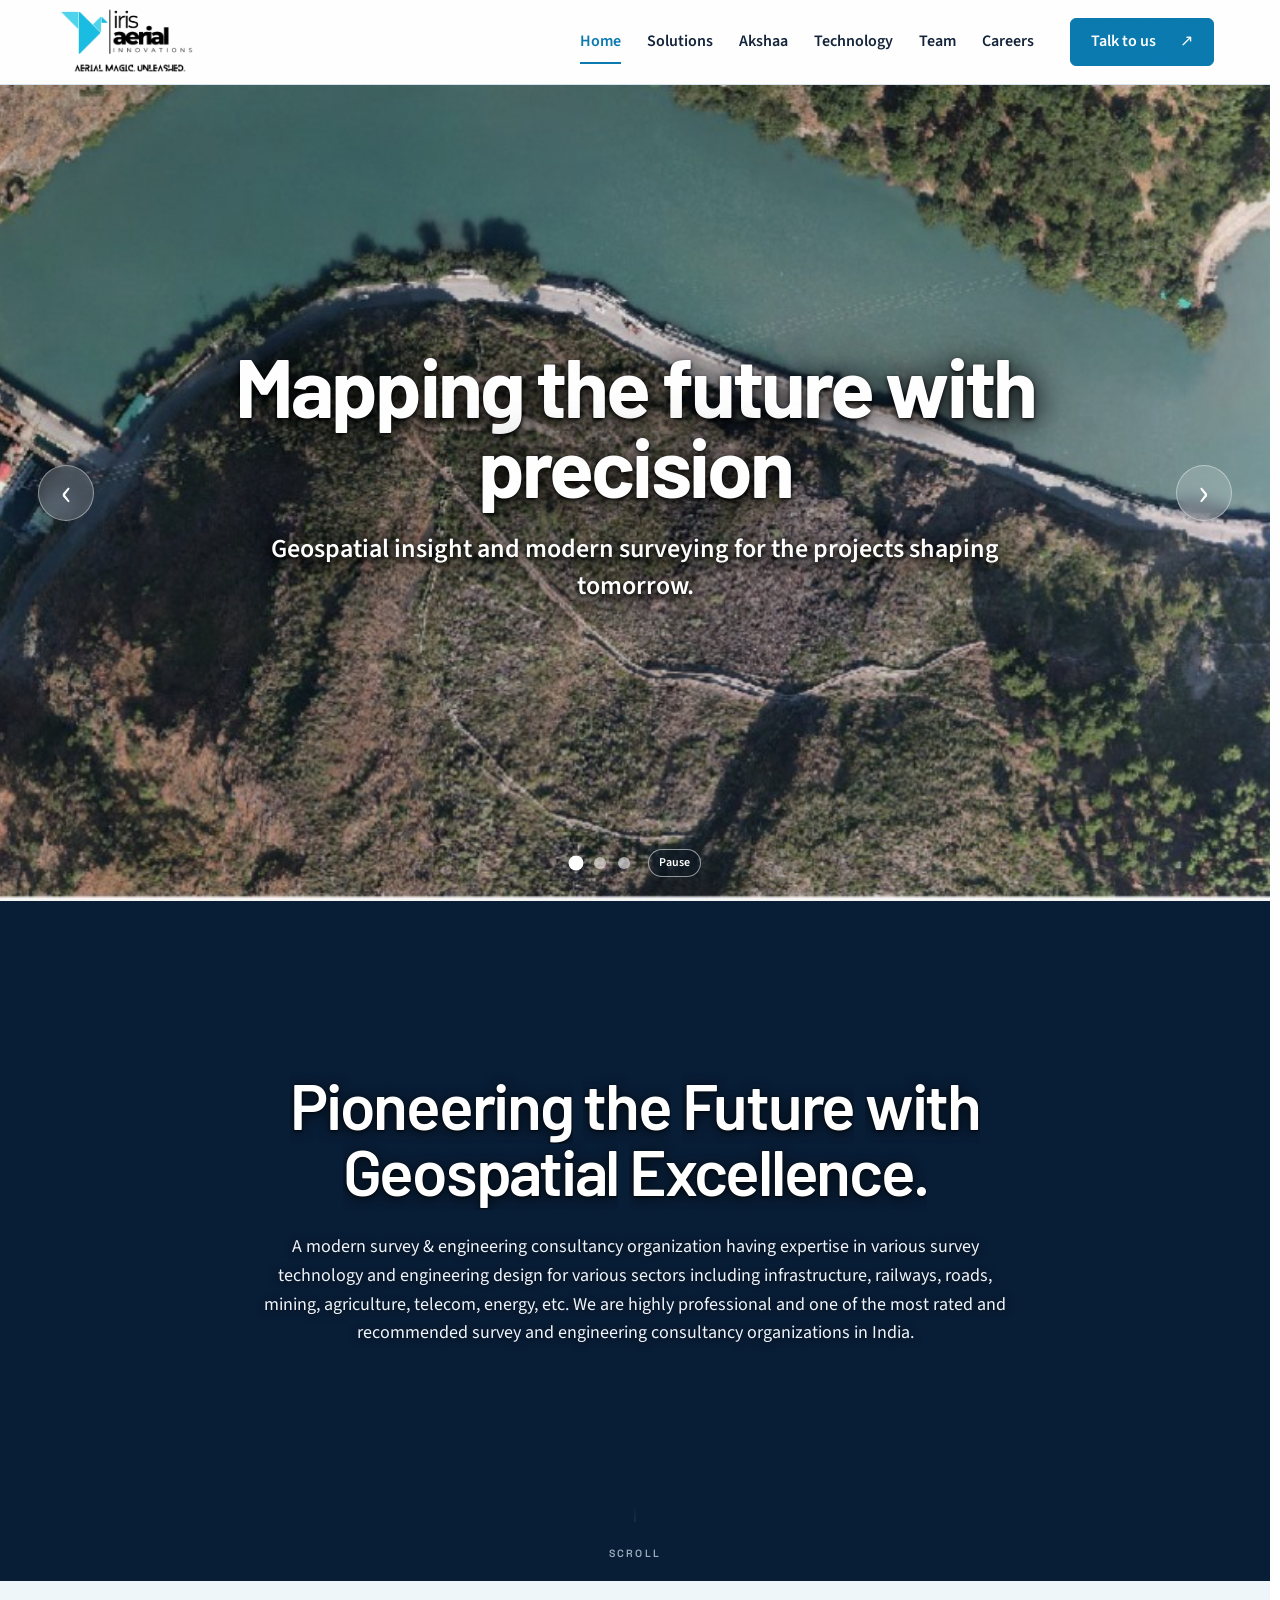
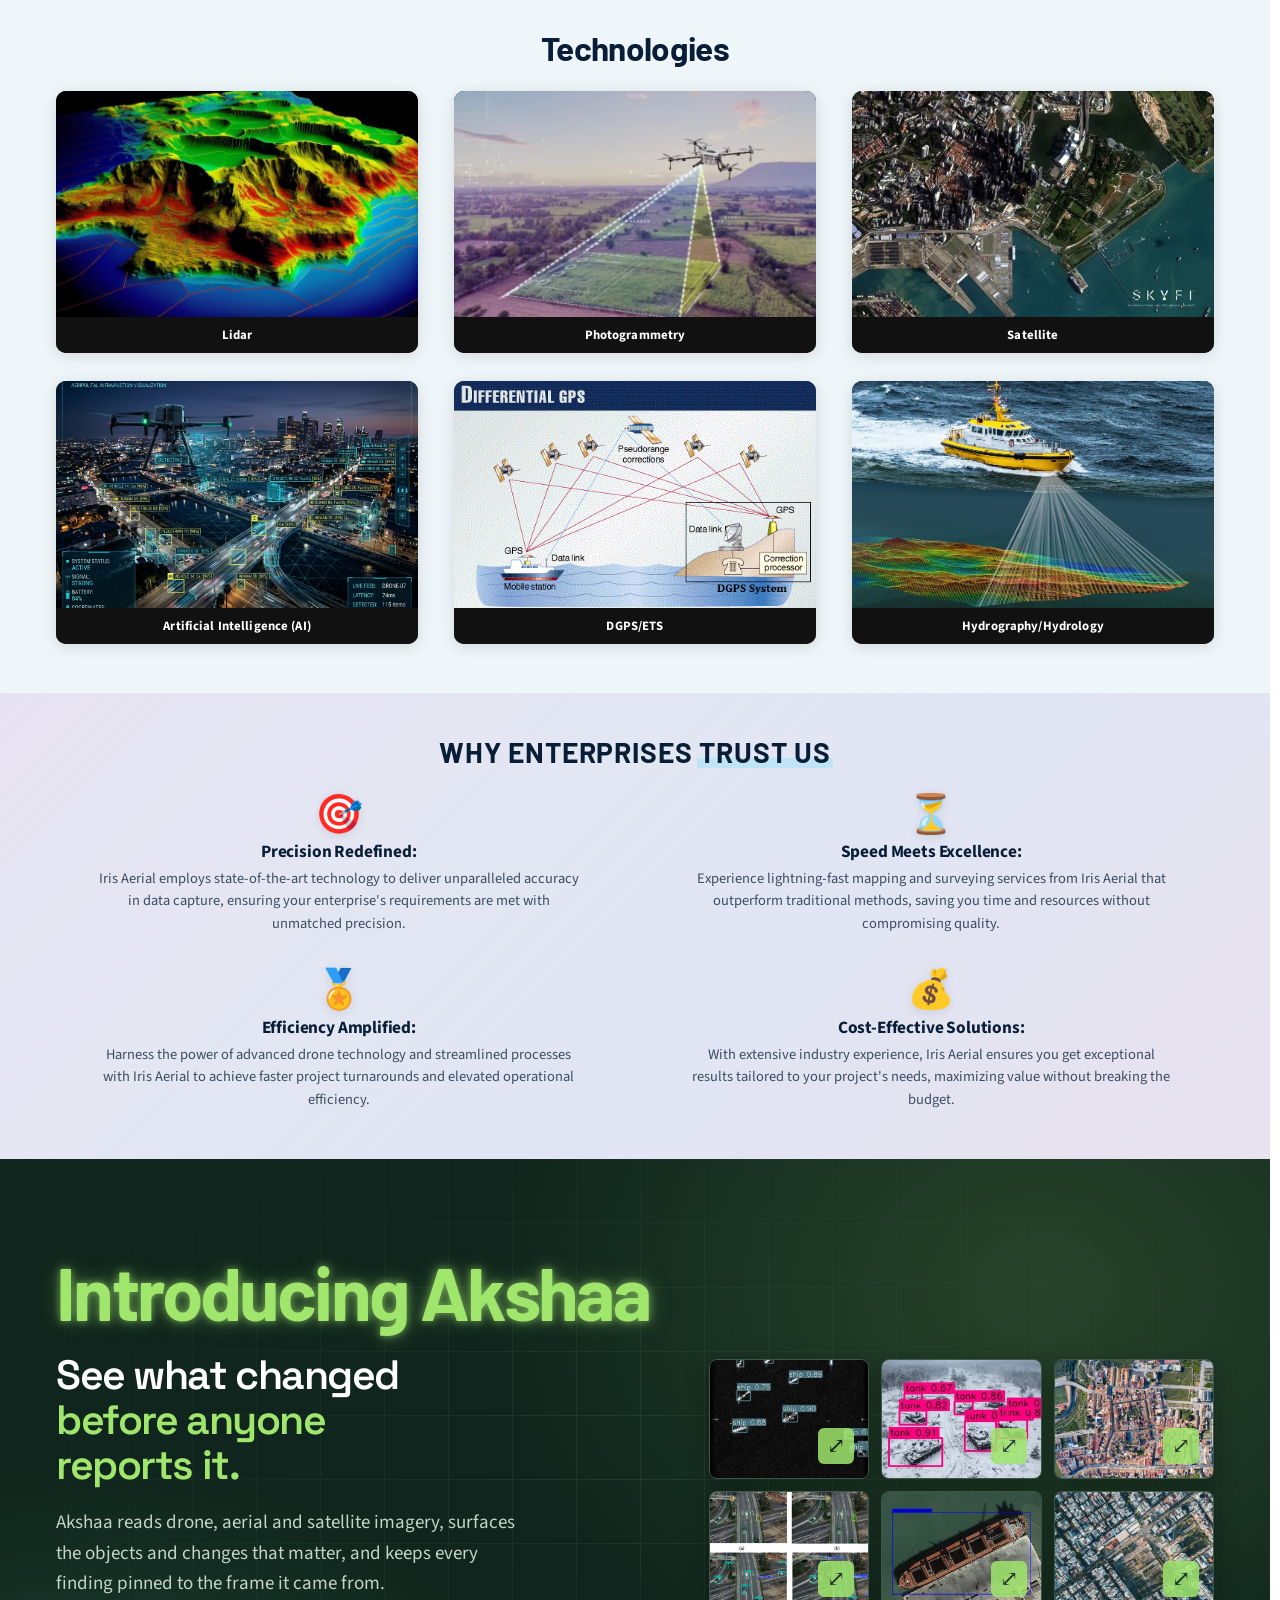
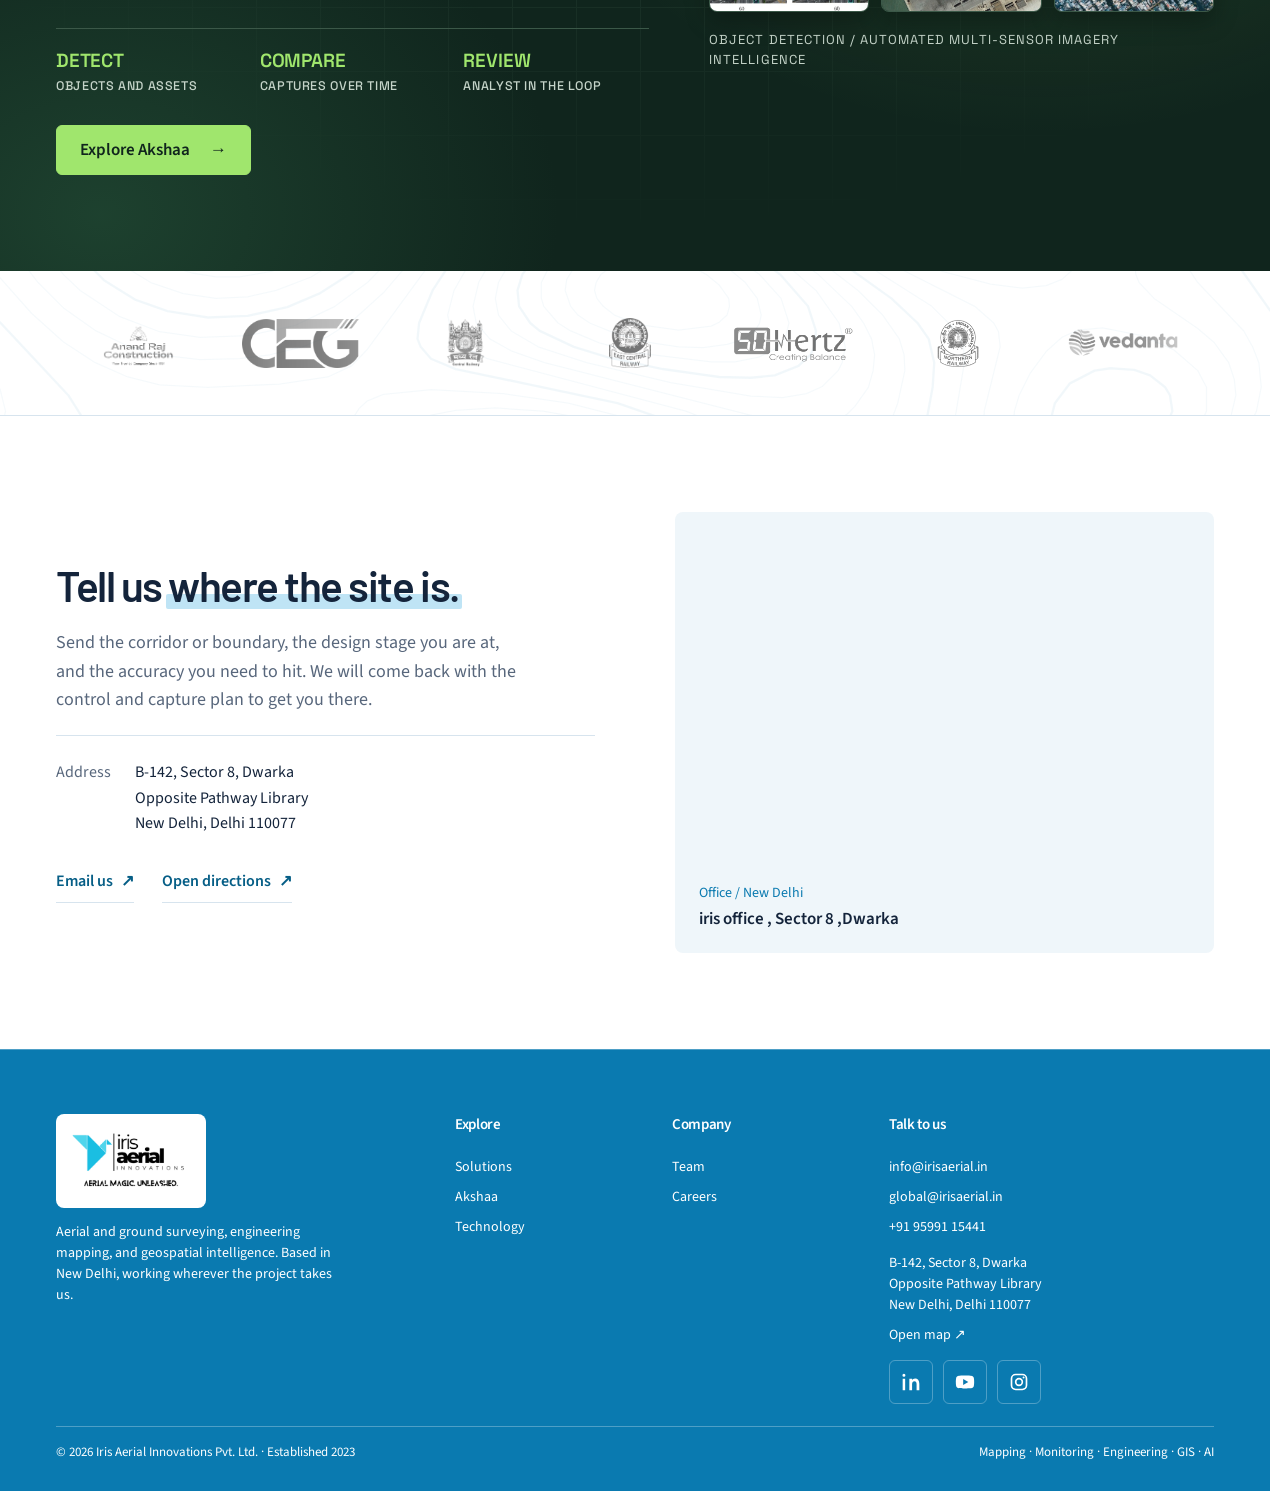
==== index.html @ f6114458 "changes applied" ====
<!doctype html>
<html lang="en">

<head>
  <meta charset="utf-8" />
  <meta content="width=device-width, initial-scale=1" name="viewport" />
  <meta
    content="Iris Aerial Innovations delivers UAV surveying, geospatial intelligence, engineering-grade mapping, and Akshaa AI solutions."
    name="description" />
  <meta content="#0b2a46" name="theme-color" />
  <title>
    Iris Aerial Innovations | Surveying, mapping &amp; geospatial intelligence
  </title>
  <link as="font" crossorigin="" href="assets/fonts/barlow-600-latin.woff2" rel="preload" type="font/woff2" />
  <link as="font" crossorigin="" href="assets/fonts/source-sans-3-latin.woff2" rel="preload" type="font/woff2" />
  <link href="styles.css" rel="stylesheet" />
  <link href="pages.css" rel="stylesheet" />
  <link href="motion.css" rel="stylesheet" />
  <link href="character.css" rel="stylesheet" />
  <link href="team.css" rel="stylesheet" />
  <link href="assets/brand-symbol.png" rel="icon" type="image/png" />
</head>

<body>
  <a class="skip" href="#main-content"> Skip to content </a>
  <header class="site-header">
    <div class="shell header-inner">
      <a aria-label="Iris Aerial Innovations home" class="brand" data-page="home" href="#home">
        <img alt="Iris Aerial Innovations" height="778" src="assets/brand-logo.png" width="1400" />
      </a>
      <nav aria-label="Main navigation" class="desktop-nav">
        <a aria-current="page" class="nav-button" data-page="home" href="#home">
          Home
        </a>
        <a class="nav-button" data-page="solutions" href="#solutions">
          Solutions
        </a>
        <a class="nav-button" data-page="akshaa" href="#akshaa"> Akshaa </a>
        <a class="nav-button" data-page="technology" href="#technology">
          Technology
        </a>
        <a class="nav-button" data-page="team" href="#team"> Team </a>
        <a class="nav-button" data-page="careers" href="#careers">
          Careers
        </a>
      </nav>
      <button class="header-contact" onclick="irisOpenContact('Project enquiry for Iris Aerial')" type="button">
        Talk to us
        <span aria-hidden="true"> ↗ </span>
      </button>
      <button aria-controls="mobile-nav" aria-expanded="false" aria-label="Open navigation" class="menu-toggle"
        onclick="irisToggleMenu()" type="button">
        <span> </span>
      </button>
    </div>
    <nav aria-label="Mobile navigation" class="mobile-nav" id="mobile-nav" inert="">
      <a aria-current="page" class="nav-button" data-page="home" href="#home">
        Home
      </a>
      <a class="nav-button" data-page="solutions" href="#solutions">
        Solutions
      </a>
      <a class="nav-button" data-page="akshaa" href="#akshaa"> Akshaa </a>
      <a class="nav-button" data-page="technology" href="#technology">
        Technology
      </a>
      <a class="nav-button" data-page="team" href="#team"> Team </a>
      <a class="nav-button" data-page="careers" href="#careers"> Careers </a>
    </nav>
  </header>
  <main id="main-content">
    <section class="page" id="home">
      <section aria-label="Iris Aerial highlights" aria-roledescription="carousel" class="home-carousel">
        <article aria-roledescription="slide" class="home-carousel-slide is-active">
          <img alt="" aria-hidden="true" class="home-carousel-image" fetchpriority="high"
            src="assets/extra_images/mapping_the_future.jpg" />
          <div class="home-carousel-copy">
            <h2>Mapping the future with precision</h2>
            <p>Geospatial insight and modern surveying for the projects shaping tomorrow.</p>
          </div>
        </article>
        <article aria-hidden="true" aria-roledescription="slide" class="home-carousel-slide" inert>
          <img alt="" aria-hidden="true" class="home-carousel-image" loading="lazy"
            src="assets/akshaa/satellite-port.jpeg" />
          <div class="home-carousel-copy">
            <h2>Your challenge is our passion</h2>
            <p>We bring accurate data, thoughtful engineering and dependable delivery to every site.</p>
          </div>
        </article>
        <article aria-hidden="true" aria-roledescription="slide" class="home-carousel-slide" inert>
          <img alt="" aria-hidden="true" class="home-carousel-image" loading="lazy"
            src="assets/akshaa/urban-waterfront.jpg" />
          <div class="home-carousel-copy">
            <h2>Innovative solutions</h2>
            <p>Empowering better decisions with aerial intelligence and geospatial technology.</p>
          </div>
        </article>
        <button aria-label="Previous slide" class="home-carousel-arrow home-carousel-previous" type="button">
          <span aria-hidden="true">‹</span>
        </button>
        <button aria-label="Next slide" class="home-carousel-arrow home-carousel-next" type="button">
          <span aria-hidden="true">›</span>
        </button>
        <div aria-label="Carousel controls" class="home-carousel-controls">
          <div aria-label="Choose a slide" class="home-carousel-dots" role="group"></div>
          <button aria-label="Pause slideshow" aria-pressed="false" class="home-carousel-toggle" type="button">
            Pause
          </button>
        </div>
        <span aria-live="polite" class="visually-hidden home-carousel-status" role="status"></span>
      </section>
      <div class="hero">
        <div class="shell hero-grid">
          <div class="hero-copy">
            <h1 tabindex="-1">Pioneering the Future with Geospatial Excellence.</h1>
            <p>
              A modern survey &amp; engineering consultancy organization having expertise in various survey technology and engineering design for various sectors including infrastructure, railways, roads, mining, agriculture, telecom, energy, etc. We are highly professional and one of the most rated and recommended survey and engineering consultancy organizations in India.
            </p>
          </div>
          <div aria-label="Iris Aerial drone survey field background video" class="project-atlas">
            <video autoplay muted loop playsinline preload="auto" class="hero-video"
              style="position: absolute; inset: 0; width: 100%; height: 100%; object-fit: cover; object-position: 70% 50%;">
              <source src="assets/home_video/home-hero.mp4" type="video/mp4" />
            </video>
          </div>
          <div aria-hidden="true" class="scroll-cue">
            <i></i>
            Scroll
          </div>
        </div>
      </div>
      <!-- ═══════════ Technologies Section (from old website) ═══════════ -->
      <section aria-labelledby="home-tech-title" class="section home-technologies">
        <div class="shell">
          <h2 class="heading home-tech-heading" id="home-tech-title">Technologies</h2>
          <div class="home-tech-grid">
            <article class="home-tech-card">
              <div class="home-tech-card-img">
                <img alt="LiDAR 3D digital elevation model and terrain survey" height="490" loading="lazy"
                  src="assets/technology/lidar-terrain-3d.jpg" width="735" />
              </div>
              <div class="home-tech-card-label">Lidar</div>
            </article>
            <article class="home-tech-card">
              <div class="home-tech-card-img">
                <img alt="Drone photogrammetry aerial surveying and field mapping" height="518" loading="lazy"
                  src="assets/technology/photogrammetry-drone-survey.png" width="1024" />
              </div>
              <div class="home-tech-card-label">Photogrammetry</div>
            </article>
            <article class="home-tech-card">
              <div class="home-tech-card-img">
                <img alt="High-resolution satellite imagery of coastal port and urban landscape" height="682" loading="lazy"
                  src="assets/technology/satellite-urban-port.jpg" width="1024" />
              </div>
              <div class="home-tech-card-label">Satellite</div>
            </article>
            <article class="home-tech-card">
              <div class="home-tech-card-img">
                <img alt="Artificial Intelligence (AI) drone system for real-time object detection and geospatial analysis" height="600" loading="lazy"
                  src="assets/extra_images/avsm.jpg" width="800" />
              </div>
              <div class="home-tech-card-label">Artificial Intelligence (AI)</div>
            </article>
            <article class="home-tech-card">
              <div class="home-tech-card-img">
                <img alt="Differential GPS (DGPS) satellite constellation and base station correction workflow" height="308" loading="lazy"
                  src="assets/technology/dgps-system-diagram.png" width="486" />
              </div>
              <div class="home-tech-card-label">DGPS/ETS</div>
            </article>
            <article class="home-tech-card">
              <div class="home-tech-card-img">
                <img alt="Hydrographic survey vessel mapping seabed bathymetry with multibeam echo sounder" height="539" loading="lazy"
                  src="assets/technology/hydrography-multibeam-sonar.jpg" width="1024" />
              </div>
              <div class="home-tech-card-label">Hydrography/Hydrology</div>
            </article>
          </div>
        </div>
      </section>

      <!-- ═══════════ Why Enterprises Trust Us (from old website) ═══════════ -->
      <section aria-labelledby="enterprise-trust-title" class="section enterprise-trust">
        <div class="shell">
          <h2 class="heading enterprise-trust-heading" id="enterprise-trust-title">
            Why Enterprises <span class="hl">Trust Us</span>
          </h2>
          <div class="enterprise-trust-grid">
            <article class="trust-item">
              <span class="trust-emoji" aria-hidden="true">🎯</span>
              <h3>Precision Redefined:</h3>
              <p>
                Iris Aerial employs state-of-the-art technology to deliver unparalleled accuracy
                in data capture, ensuring your enterprise's requirements are met with unmatched precision.
              </p>
            </article>
            <article class="trust-item">
              <span class="trust-emoji" aria-hidden="true">⏳</span>
              <h3>Speed Meets Excellence:</h3>
              <p>
                Experience lightning-fast mapping and surveying services from Iris Aerial that
                outperform traditional methods, saving you time and resources without compromising quality.
              </p>
            </article>
            <article class="trust-item">
              <span class="trust-emoji" aria-hidden="true">🏅</span>
              <h3>Efficiency Amplified:</h3>
              <p>
                Harness the power of advanced drone technology and streamlined processes with
                Iris Aerial to achieve faster project turnarounds and elevated operational efficiency.
              </p>
            </article>
            <article class="trust-item">
              <span class="trust-emoji" aria-hidden="true">💰</span>
              <h3>Cost-Effective Solutions:</h3>
              <p>
                With extensive industry experience, Iris Aerial ensures you get exceptional results
                tailored to your project's needs, maximizing value without breaking the budget.
              </p>
            </article>
          </div>
        </div>
      </section>
      <section class="section change-section">
        <div class="shell change-story">
          <div class="change-copy">
            <span class="ak-intro-headline">Introducing Akshaa</span>
            <h2>
              See what changed
              <em>before anyone reports it.</em>
            </h2>
            <p>
              Akshaa reads drone, aerial and satellite imagery, surfaces the
              objects and changes that matter, and keeps every finding pinned
              to the frame it came from.
            </p>
            <div class="change-readout">
              <div>
                <b> Detect </b>
                Objects and assets
              </div>
              <div>
                <b> Compare </b>
                Captures over time
              </div>
              <div>
                <b> Review </b>
                Analyst in the loop
              </div>
            </div>
            <a class="button primary" data-page="akshaa" href="#akshaa">
              Explore Akshaa
              <span aria-hidden="true" class="arrow"> → </span>
            </a>
          </div>
          <div class="change-collage">
            <figure class="change-frame">
              <div class="akshaa-grid-gallery">
                <button aria-label="Enlarge SAR satellite vessel detections" class="image-open"
                  onclick="irisPreviewImage(this)" type="button">
                  <img alt="SAR satellite vessel detections" height="542" loading="lazy"
                    src="assets/akshaa/akshaa_sar_ship.jpg" width="542" />
                </button>
                <button aria-label="Enlarge Aerial vehicle detections in snow terrain" class="image-open"
                  onclick="irisPreviewImage(this)" type="button">
                  <img alt="Aerial vehicle detections in snow terrain" height="525" loading="lazy"
                    src="assets/akshaa/akshaa_tanks_snow.jpg" width="517" />
                </button>
                <button aria-label="Enlarge Municipal orthomosaic and aerial land use" class="image-open"
                  onclick="irisPreviewImage(this)" type="button">
                  <img alt="Municipal orthomosaic and aerial land use" height="305" loading="lazy"
                    src="assets/akshaa/akshaa_urban_residential.jpg" width="542" />
                </button>
                <button aria-label="Enlarge Highway corridor traffic and vehicle tracking" class="image-open"
                  onclick="irisPreviewImage(this)" type="button">
                  <img alt="Highway corridor traffic and vehicle tracking" height="345" loading="lazy"
                    src="assets/akshaa/akshaa_traffic_tracking.jpg" width="542" />
                </button>
                <button aria-label="Enlarge Harbor cargo ship maritime bounding box detection" class="image-open"
                  onclick="irisPreviewImage(this)" type="button">
                  <img alt="Harbor cargo ship maritime bounding box detection" height="542" loading="lazy"
                    src="assets/akshaa/akshaa_port_vessel.jpg" width="542" />
                </button>
                <button aria-label="Enlarge High-density urban aerial imagery" class="image-open"
                  onclick="irisPreviewImage(this)" type="button">
                  <img alt="High-density urban aerial imagery" height="557" loading="lazy"
                    src="assets/akshaa/akshaa_dense_urban.jpg" width="418" />
                </button>
              </div>
              <figcaption>
                Object detection / automated multi-sensor imagery intelligence
              </figcaption>
            </figure>
          </div>
        </div>
      </section>
      <section aria-label="Selected Iris Aerial clientele" class="client-band">
        <div class="marquee">
          <div class="client-set">
            <div class="client-logo">
              <img alt="Anand Raj logo" height="104" src="assets/clients/anand-raj.png" width="153" />
              <span> Anand Raj </span>
            </div>
            <div class="client-logo">
              <img alt="CEG logo" height="139" src="assets/clients/ceg.png" width="342" />
              <span> CEG </span>
            </div>
            <div class="client-logo">
              <img alt="Central Railway logo" height="218" src="assets/clients/central-railway.png" width="178" />
              <span> Central Railway </span>
            </div>
            <div class="client-logo">
              <img alt="Eastern Railway logo" height="246" src="assets/clients/eastern-railway.png" width="205" />
              <span> Eastern Railway </span>
            </div>
            <div class="client-logo">
              <img alt="50Hertz logo" height="162" src="assets/clients/50hertz.png" width="449" />
              <span> 50Hertz </span>
            </div>
            <div class="client-logo">
              <img alt="Northern Railway logo" height="194" src="assets/clients/northern-railway.png" width="162" />
              <span> Northern Railway </span>
            </div>
            <div class="client-logo">
              <img alt="Vedanta logo" height="89" src="assets/clients/vedanta.png" width="233" />
              <span> Vedanta </span>
            </div>
            <div class="client-logo">
              <img alt="Royal client logo" height="124" loading="lazy" src="assets/clients/royal.png" width="369" />
              <span> Royal </span>
            </div>
            <div class="client-logo">
              <img alt="DMIA client logo" height="116" loading="lazy" src="assets/clients/dmia.png" width="200" />
              <span> DMIA </span>
            </div>
          </div>
        </div>
      </section>
      <section class="section visit-home" id="contact">
        <div class="shell">
          <div class="visit-grid">
            <div class="map-preview">
              <iframe loading="lazy" referrerpolicy="no-referrer-when-downgrade"
                src="https://www.google.com/maps?cid=3752678949204386964&amp;q=Iris+Aerial+Innovations+Pvt+Ltd&amp;z=17&amp;output=embed"
                title="Map preview for the Iris Aerial office in Dwarka Sector 8">
              </iframe>
              <div class="map-badge">
                <span> Office / New Delhi </span>
                <strong>iris office , Sector 8 ,Dwarka </strong>
              </div>
            </div>
            <div class="visit-copy">
              <h2 tabindex="-1">
                Tell us <span class="hl">where the site is.</span>
              </h2>
              <p>
                Send the corridor or boundary, the design stage you are at,
                and the accuracy you need to hit. We will come back with the
                control and capture plan to get you there.
              </p>
              <div class="address-card">
                <span> Address </span>
                <address>
                  B-142, Sector 8, Dwarka
                  <br />
                  Opposite Pathway Library
                  <br />
                  New Delhi, Delhi 110077
                </address>
              </div>
              <div class="visit-actions">
                <a class="contact-text-link"
                  href="mailto:info@irisaerial.in?subject=Project%20enquiry%20for%20Iris%20Aerial"
                  id="project-email-link">
                  Email us
                  <span aria-hidden="true"> ↗ </span>
                </a>
                <a class="contact-text-link" href="https://www.google.com/maps?cid=3752678949204386964" rel="noreferrer"
                  target="_blank">
                  Open directions
                  <span aria-hidden="true"> ↗ </span>
                </a>
              </div>
            </div>
          </div>
        </div>
      </section>
    </section>
    <section class="page" hidden="" id="solutions">
      <header class="solutions-hero">
        <div class="shell solutions-hero-grid">
          <div class="solutions-hero-copy">
            <h1 tabindex="-1">Survey and mapping<br />services</h1>
          </div>
        </div>
      </header>
      <section class="section solution-portfolio">
        <div class="shell">
          <div class="section-head">
            <div>
              <h2 class="heading">Sectors we <span class="hl">work in</span></h2>
            </div>
            <p class="copy">
              Railways, roads, cities, mines and water systems each call for a
              different survey plan. Explore the methods and outputs for your
              sector.
            </p>
          </div>
          <div class="solution-families">
            <article class="solution-family rail" id="solution-rail">
              <div class="service-media">
                <button aria-label="Enlarge Iris Aerial field colleagues beside a railway corridor" class="image-open"
                  onclick="irisPreviewImage(this)" type="button">
                  <img alt="Iris Aerial field colleagues beside a railway corridor" height="900" loading="lazy"
                    src="assets/extra_images/railway.jpeg" width="1350" />
                </button>
              </div>
              <div class="service-copy">
                <h2>Railway surveys</h2>
                <p>
                  Topography, alignment, structures, yards, drainage, and
                  existing assets are captured as one coordinated base for new
                  lines, doubling, and detailed engineering.
                </p>
                <div class="solution-spec">
                  <p><strong>Methods:</strong> UAV photogrammetry · DGPS/RTK · total station · levelling · GPR</p>
                  <p><strong>Outputs:</strong> Alignment plans · L-sections · cross-sections · ESP/yard plans · orthomosaics</p>
                </div>
              </div>
            </article>
            <article class="solution-family road" id="solution-road">
              <div class="service-media">
                <button aria-label="Enlarge Aerial road network with mapped infrastructure features" class="image-open"
                  onclick="irisPreviewImage(this)" type="button">
                  <img alt="Aerial road network with mapped infrastructure features" height="2160" loading="lazy"
                    src="assets/extra_images/roads_highway.jpeg" width="3840" />
                </button>
              </div>
              <div class="service-copy">
                <h2>Roads &amp; highways</h2>
                <p>
                  Mountain corridors and long rights of way are mapped with
                  the capture method suited to access, vegetation, relief, and
                  design accuracy.
                </p>
                <div class="solution-spec">
                  <p><strong>Methods:</strong> RGB UAV · UAV LiDAR · GNSS/IMU · stereo satellite</p>
                  <p><strong>Outputs:</strong> DTM/DSM · contours · orthophoto · profiles · route constraints</p>
                </div>
              </div>
            </article>
            <article class="solution-family city" id="solution-city">
              <div class="service-media">
                <button aria-label="Enlarge Infra and railway features identified in aerial imagery" class="image-open"
                  onclick="irisPreviewImage(this)" type="button">
                  <img alt="Infra and railway features identified in aerial imagery" height="2160" loading="lazy"
                    src="assets/extra_images/urban_mapping.jpeg" width="3840" />
                </button>
              </div>
              <div class="service-copy">
                <h2>Infra &amp; land mapping</h2>
                <p>
                  Reality capture, feature extraction, and GIS-ready layers
                  help planners read land use, infrastructure, drainage, and
                  change without separating the map from its source.
                </p>
                <div class="solution-spec">
                  <p><strong>Best suited to:</strong> Master plans · campuses · SEZs · utility and asset inventories</p>
                  <p><strong>Outputs:</strong> Base maps · 3D context · land-use layers · planning exhibits</p>
                </div>
              </div>
            </article>
            <article class="solution-family mine" id="solution-mine">
              <div class="service-media">
                <button aria-label="Enlarge Iris Aerial field team surveying an earthworks site" class="image-open"
                  onclick="irisPreviewImage(this)" type="button">
                  <img alt="Iris Aerial field team surveying an earthworks site" height="900" loading="lazy"
                    src="assets/extra_images/mining.jpeg" width="1350" />
                </button>
              </div>
              <div class="service-copy">
                <h2>Mining &amp; earthworks</h2>
                <p>
                  Repeatable terrain capture supports volume review, pit and
                  dump mapping, slope context, and pre/post activity
                  comparisons.
                </p>
                <div class="solution-spec">
                  <p><strong>Methods:</strong> UAV mapping · LiDAR · point clouds · surface comparison</p>
                  <p><strong>Outputs:</strong> Volumes · terrain surfaces · contours · change packages</p>
                </div>
              </div>
            </article>
            <article class="solution-family water" id="solution-water">
              <div class="service-media">
                <button aria-label="Enlarge Agricultural landscape with geospatial feature annotations"
                  class="image-open" onclick="irisPreviewImage(this)" type="button">
                  <img alt="Agricultural landscape with geospatial feature annotations" height="2160" loading="lazy"
                    src="assets/extra_images/echosounder.jpeg" width="3840" />
                </button>
              </div>
              <div class="service-copy">
                <h2>Water &amp; agriculture</h2>
                <p>
                  Hydrographic and aerial observations are brought together
                  for reservoirs, channels, dams, watersheds, irrigation, and
                  flood-sensitive landscapes.
                </p>
                <div class="solution-spec">
                  <p><strong>Methods:</strong> Bathymetry · UAV survey · GNSS control · watershed analysis</p>
                  <p><strong>Outputs:</strong> Depth surfaces · sections · capacity · drainage and catchment maps</p>
                </div>
              </div>
            </article>
          </div>
        </div>
      </section>

      <section class="section case-gallery">
        <div class="shell">
          <div class="section-head">
            <div>
              <h2 class="heading">Project work</h2>
            </div>
            <p class="copy">
              A look at the sites, survey methods, and outputs behind our
              work.
            </p>
          </div>
          <div class="case-visual-grid">
            <article class="case-visual chamba">
              <button aria-label="Enlarge NH 154A mountain highway corridor" class="image-open"
                onclick="irisPreviewImage(this)" type="button">
                <img alt="NH 154A mountain highway corridor" height="301" loading="lazy"
                  src="assets/extra_images/photo_grammatry.jpeg" width="691" />
              </button>
              <div>
                <span> Chamba · NH 154A </span>
                <h3>Photogrammetry in difficult mountain terrain</h3>
                <p>
                  We carried out a detailed topographical survey using drone-based photogrammetry for NH 154A. Data acquisition supported feasibility studies and detailed engineering for the rehabilitation and upgradation of the highway.
                </p>
                <p class="case-hero-caption">
                  NH 154A, Chamba · Photogrammetry &amp; ground survey
                </p>
              </div>
            </article>
            <article class="case-visual aizawl">
              <button aria-label="Enlarge Aizawl LiDAR terrain model" class="image-open"
                onclick="irisPreviewImage(this)" type="button">
                <img alt="Aizawl LiDAR terrain model" height="535" loading="lazy"
                  src="assets/extra_images/lidar.jpg" width="357" />
              </button>
              <div>
                <span> Aizawl · 50 km / 200 m ROW </span>
                <h3>LiDAR for a proposed road alignment</h3>
                <p>
                  We carried out a high-resolution Drone LiDAR Survey for the proposed road alignment in Aizawl, Mizoram. The survey covered approximately 50 km with a minimum 200-metre right of way (ROW), extending 100 metres on each side of the centreline, to support feasibility and engineering design.
                </p>
              </div>
            </article>
            <article class="case-visual rail-case">
              <button aria-label="Enlarge Dhansiri to Naojan rail corridor" class="image-open"
                onclick="irisPreviewImage(this)" type="button">
                <img alt="Dhansiri to Naojan rail corridor" height="478" loading="lazy"
                  src="assets/extra_images/one_design.jpeg" width="1045" />
              </button>
              <div>
                <span> Nagaland Drone Survey </span>
                <h3>Aerial and ground survey in one design base</h3>
                <p>
                  We executed a detailed aerial and ground-based topographical survey to support EPC (Engineering, Procurement &amp; Construction) work for doubling the railway track between Dhansiri and Naojan stations in Nagaland under Northeast Frontier Railway (NFR). The survey brought corridor mapping and ground measurements into a shared base for railway engineering.
                </p>
              </div>
            </article>
          </div>
          <div class="case-download">
            <div>
              <h3>Project case studies</h3>
              <p>
                Explore project methods and deliverables in our case study.
              </p>
            </div>
            <a class="button primary" download="Iris-Aerial-Case-Study.pdf"
              href="assets/case-studies/iris-case-study.pdf">
              Download case studies
              <span aria-hidden="true"> ↓ </span>
            </a>
          </div>
        </div>
      </section>
      <section class="section dark solutions-project-fit">
        <div class="shell">
          <div class="section-head">
            <div>
              <h2 class="heading">Plan your survey with us</h2>
            </div>
            <p class="copy">
              Share the corridor or site, design stage, coverage, accuracy
              expectation, and intended handoff. We will help shape the
              control and capture plan.
            </p>
          </div>
          <button class="button light" onclick="irisOpenContact('Project enquiry for Iris Aerial')" type="button">
            Discuss a project
            <span aria-hidden="true" class="arrow"> → </span>
          </button>
        </div>
      </section>
    </section>
    <section class="page akshaa-page" hidden="" id="akshaa">
      <header class="ak-hero">
        <div class="shell ak-hero-grid">
          <div class="ak-hero-copy">
            <div class="ak-brand-lockup">
              <div class="ak-brand-mark">
                <img alt="Akshaa" height="1500" src="assets/akshaa/brand-logo.png" width="1500" />
              </div>
            </div>
            <h1 tabindex="-1">Find assets. Track changes.</h1>
            <p>
              Akshaa brings object detection, change analysis and human review
              into one place. Work with drone, aerial and satellite imagery
              while keeping every observation linked to its source.
            </p>
            <div class="ak-hero-actions">
              <button class="button ak-primary" onclick="irisScrollTo('akshaa-urban')" type="button">
                Infra
                <span aria-hidden="true"> ↓ </span>
              </button>
              <button class="button ak-secondary" onclick="irisScrollTo('akshaa-defence')" type="button">
                Defence
                <span aria-hidden="true"> ↓ </span>
              </button>
            </div>
          </div>
          <div aria-label="Akshaa evidence layers" class="ak-lens">
            <figure class="ak-lens-main">
              <button
                aria-label="Enlarge Akshaa object-detection collage showing ships, aircraft, and tanks with labelled bounding boxes"
                class="image-open" onclick="irisPreviewImage(this)" type="button">
                <img
                  alt="Akshaa object-detection collage showing ships, aircraft, and tanks with labelled bounding boxes"
                  height="851" loading="lazy" src="assets/akshaa/collage.png" width="1102" />
              </button>
              <figcaption>
                Object detection / ships, aircraft, and tanks
              </figcaption>
            </figure>
          </div>
        </div>
      </header>
      <section aria-labelledby="ak-split-title" class="ak-split">
        <div class="shell">
          <h2 class="visually-hidden" id="ak-split-title">
            Two ways Akshaa is used
          </h2>
          <div class="ak-split-grid">
            <article class="ak-split-card urban">
              <h3>Akshaa for Infra</h3>
              <p>
                For planning authorities, infrastructure owners and project
                teams who need to know what has been built, what has moved and
                where a site stands against the last survey.
              </p>
              <ul class="ak-split-list">
                <li>Asset inventories drawn straight from imagery</li>
                <li>Construction progress across repeat survey dates</li>
                <li>Encroachment, vegetation and land-use change</li>
                <li>GIS-ready layers that drop into planning workflows</li>
              </ul>
            </article>
            <article class="ak-split-card defence">
              <h3>Akshaa for defence</h3>
              <p>
                For analysts working repeat captures of the same scene, where
                the question is what is present now, what has moved, and
                whether the result holds up to review.
              </p>
              <ul class="ak-split-list">
                <li>Aircraft, ship and vehicle detection in optical scenes</li>
                <li>Time-separated captures aligned for direct comparison</li>
                <li>Change triage by class, density and proximity</li>
                <li>Every finding traceable back to its source frame</li>
              </ul>
            </article>
          </div>
        </div>
      </section>
      <section class="ak-urban" id="akshaa-urban">
        <div class="shell">
          <div class="ak-section-head">
            <div>
              <h2>Infra</h2>
            </div>
            <p>
              The civil side of Akshaa works in daylight optical imagery over
              places that are being built. It maps infrastructure, compares
              survey dates and turns site progress into layers a planning or
              project team can act on.
            </p>
          </div>
          <div class="ak-story-grid">
            <article class="ak-why">
              <h3>Compare sites over time</h3>
              <p>
                Review new construction, changing assets and project progress
                across repeat surveys. Each observation stays connected to a
                place, a date and an image.
              </p>
            </article>
            <ol aria-label="Akshaa AI workflow" class="ak-how">
              <li class="ak-how-step">
                <div>
                  <b>Load imagery</b>
                  <p>
                    Ingest georeferenced drone, aerial, satellite, and project
                    imagery with location and capture-date context.
                  </p>
                </div>
              </li>
              <li class="ak-how-step">
                <div>
                  <b>Detect changes</b>
                  <p>
                    AI models identify assets and flag new, missing, or altered
                    features across aligned survey dates.
                  </p>
                </div>
              </li>
              <li class="ak-how-step">
                <div>
                  <b>Review with context</b>
                  <p>
                    Inspect findings against source imagery, refine detections,
                    and export verified GIS-ready results.
                  </p>
                </div>
              </li>
            </ol>
          </div>
          <figure class="ak-evidence">
            <div class="evidence-views">
              <button
                aria-label="Enlarge Akshaa infrastructure segmentation identifying roads, railway tracks, buildings, trees, and ponds"
                class="image-open" onclick="irisPreviewImage(this)" type="button">
                <img
                  alt="Akshaa infrastructure segmentation identifying roads, railway tracks, buildings, trees, and ponds"
                  height="2160" loading="lazy" src="assets/akshaa/infrastructure-segmentation.jpg" width="3840" />
              </button>
              <button aria-label="Enlarge Waterfront infrastructure segmentation in aerial imagery" class="image-open"
                onclick="irisPreviewImage(this)" type="button">
                <img alt="Waterfront infrastructure segmentation in aerial imagery" height="1530" loading="lazy"
                  src="assets/akshaa/urban-waterfront.jpg" width="2720" />
              </button>
              <button aria-label="Enlarge Infra building and infrastructure segmentation in aerial imagery"
                class="image-open" onclick="irisPreviewImage(this)" type="button">
                <img alt="Infra building and infrastructure segmentation in aerial imagery" height="1080" loading="lazy"
                  src="assets/akshaa/urban-buildings.jpg" width="1920" />
              </button>
              <button aria-label="Enlarge Akshaa segmentation identifying railway tracks, buildings, roads, and trees"
                class="image-open" onclick="irisPreviewImage(this)" type="button">
                <img alt="Akshaa segmentation identifying railway tracks, buildings, roads, and trees" height="1080"
                  loading="lazy" src="assets/akshaa/drive-download-20260605T085116Z-3-001_12_masked.jpg" width="1920" />
              </button>
            </div>
            <figcaption>
              <strong> Infrastructure segmentation </strong>
              <span>
                Roads, railways, buildings, vegetation, and water features in
                one spatial view.
              </span>
            </figcaption>
          </figure>
        </div>
      </section>
      <section class="ak-defence" id="akshaa-defence">
        <div class="shell">
          <div class="ak-section-head defence">
            <div>
              <h2>Defence imagery analysis</h2>
            </div>
            <p>
              The defence side works the same scene again and again. It
              locates assets, aligns repeated captures and presents the
              differences for an authorised analyst to confirm — with the
              original frame never more than a click away.
            </p>
          </div>
          <div class="ak-defence-stage">
            <div class="defence-collage">
              <figure class="defence-image primary">
                <button aria-label="Enlarge Akshaa object detection identifying aircraft in airport imagery"
                  class="image-open" onclick="irisPreviewImage(this)" type="button">
                  <img alt="Akshaa object detection identifying aircraft in airport imagery" height="883" loading="lazy"
                    src="assets/akshaa/defence-object-detection.jpeg" width="878" />
                </button>
                <figcaption>Object detection / observed aircraft</figcaption>
              </figure>
              <figure class="defence-image">
                <div class="temporal-pair">
                  <button aria-label="Enlarge Earlier aerial image of aircraft on the apron" class="image-open"
                    onclick="irisPreviewImage(this)" type="button">
                    <img alt="Earlier aerial image of aircraft on the apron" height="780" loading="lazy"
                      src="assets/akshaa/apron-before.png" width="1599" />
                  </button>
                  <button aria-label="Enlarge Later aerial image showing a change in aircraft presence"
                    class="image-open" onclick="irisPreviewImage(this)" type="button">
                    <img alt="Later aerial image showing a change in aircraft presence" height="782" loading="lazy"
                      src="assets/akshaa/apron-after.png" width="1602" />
                  </button>
                </div>
                <figcaption>Comparison / temporal change</figcaption>
              </figure>
              <figure class="defence-image">
                  <button aria-label="Enlarge Model review surface highlighting detected changes" class="image-open"
                    onclick="irisPreviewImage(this)" type="button">
                    <img alt="Model review surface highlighting detected changes" height="815" loading="lazy"
                      src="assets/akshaa/change-detection.png" width="1605" />
                  </button>
                <figcaption>Detection / analyst review</figcaption>
              </figure>
            </div>
            <div class="defence-need">
              <h3>Review the source</h3>
              <p>
                Review potential changes in asset position, structures and
                activity alongside the original imagery. Analysts can inspect
                each model result before using it.
              </p>
              <div class="source-contact-sheet">
                <button aria-label="Enlarge Aerial source imagery showing an aircraft area" class="image-open"
                  onclick="irisPreviewImage(this)" type="button">
                  <img alt="Aerial source imagery showing an aircraft area" height="754" loading="lazy"
                    src="assets/akshaa/tank.jpeg" width="1280" />
                </button>
                <button aria-label="Enlarge Source imagery of ships near a harbour" class="image-open"
                  onclick="irisPreviewImage(this)" type="button">
                  <img alt="Source imagery of ships near a harbour" height="930" loading="lazy"
                    src="assets/akshaa/satellite-port.jpeg" width="1280" />
                </button>
              </div>
              <div class="defence-answer">
                <strong> Each observation includes </strong>
                <span> Source image </span>
                <span> Time and location </span>
                <span> Model cue </span>
                <span> Reviewer decision </span>
              </div>
            </div>
          </div>
          <div class="defence-phases">
            <article class="defence-phase">
              <h3>Identify assets</h3>
              <p>
                Task-specific models locate relevant objects across optical
                scenes and refine broad detections into useful asset classes.
              </p>
            </article>
            <article class="defence-phase">
              <h3>Compare captures</h3>
              <p>
                Time-separated captures are aligned so newly observed, absent,
                static, and changed objects can be reviewed together.
              </p>
            </article>
            <article class="defence-phase">
              <h3>Review findings</h3>
              <p>
                Asset density, proximity, class severity, and change
                indicators help authorised analysts focus and corroborate
                findings.
              </p>
            </article>
          </div>
        </div>
      </section>
      <section class="ak-contact">
        <div class="shell">
          <div class="ak-contact-copy">
            <h2>Discuss Akshaa with our team</h2>
            <p>
              Tell us which imagery you hold and what you need read from it.
              We will walk you through the workflow on your own data.
            </p>
          </div>
          <a class="button ak-primary" href="mailto:akshaa@irisaerial.in?subject=Akshaa%20workflow%20enquiry">
            Discuss Akshaa
            <span aria-hidden="true"> ↗ </span>
          </a>
        </div>
      </section>
    </section>
    <section class="page" hidden="" id="technology">
      <header class="page-hero">
        <div class="shell page-hero-grid">
          <div>
            <h1 tabindex="-1">Precision from sky to Ground</h1>
            <p>
              We unite cutting-edge aerial sensing with on-ground measurement to capture the details
              that matter . Every project is powered by the right technology for accurate insights and dependable results.
            </p>
          </div>
        </div>
      </header>
      <section class="section">
        <div class="shell">
          <div class="technology-overview">
            <h2 class="heading">The right tools for <span class="hl">the terrain</span></h2>
            <p>
              Every project calls for a different view. We combine these
              technologies to capture reliable data and turn it into useful
              engineering information.
            </p>
          </div>
          <div class="tech-method-list">
            <article class="tech-method feature-method" id="tech-method-1">
              <div class="method-intro">
                <h2>LiDAR</h2>
                <p>
                  LiDAR records the shape and height of a site using laser
                  pulses. It supports corridor surveys and terrain modelling,
                  including sites with vegetation.
                </p>
                <div class="method-detail">
                  <p>
                    We classify the point cloud to separate ground, buildings
                    and vegetation, then prepare terrain models and contours
                    for engineering use.
                  </p>
                </div>
              </div>
              <figure class="method-media terrain-art">
                <button aria-label="Enlarge LiDAR UAV scanning terrain and vegetation to create a point cloud"
                  class="image-open" onclick="irisPreviewImage(this)" type="button">
                  <img alt="LiDAR UAV scanning terrain and vegetation to create a point cloud" height="514"
                    loading="lazy" src="assets/technology/lidar-uav.png" width="1200" />
                </button>
              </figure>
            </article>
            <article class="tech-method feature-method" id="tech-method-2">
              <div class="method-intro">
                <h2>Photogrammetry</h2>
                <p>
                  Photogrammetry turns overlapping photographs into maps and
                  3D models. It is useful for site documentation, surface
                  measurements and progress surveys.
                </p>
                <div class="method-detail">
                  <p>
                    Image quality, capture geometry and surveyed ground
                    control determine the quality of the result. Additional
                    views help cover features hidden from the first flight.
                  </p>
                </div>
              </div>
              <figure class="method-media">
                <button aria-label="Enlarge Iris Aerial colleague with a drone for photographic survey"
                  class="image-open" onclick="irisPreviewImage(this)" type="button">
                  <img alt="Iris Aerial colleague with a drone for photographic survey" height="900" loading="lazy"
                    src="assets/extra_images/photogram_2.jpeg" width="1350" />
                </button>
              </figure>
            </article>
            <article class="tech-method feature-method" id="tech-method-3">
              <div class="method-intro">
                <h2>Satellite sensing</h2>
                <p>
                  Satellite imagery provides a wider view of land,
                  infrastructure and environmental change. Repeated captures
                  help compare the same area over time.
                </p>
                <div class="method-detail">
                  <p>
                    We select imagery for its date, resolution and coverage,
                    then combine it with ground control and GIS data for
                    mapping and analysis.
                  </p>
                </div>
              </div>
              <figure class="method-media">
                <button aria-label="Enlarge high-resolution satellite imagery of coastal port and urban landscape" class="image-open"
                  onclick="irisPreviewImage(this)" type="button">
                  <img alt="High-resolution satellite imagery of coastal port and urban landscape" height="682" loading="lazy"
                    src="assets/technology/satellite-urban-port.jpg" width="1024" />
                </button>
              </figure>
            </article>
            <article class="tech-method feature-method" id="tech-method-4">
              <div class="method-intro">
                <h2>DGPS &amp; ETS</h2>
                <p>
                  DGPS and electronic total stations establish survey control
                  and measure detailed positions on site. They connect aerial
                  data to a common coordinate system.
                </p>
                <div class="method-detail">
                  <p>
                    Documented control points and independent checks help
                    ensure that maps, models and engineering drawings work
                    together.
                  </p>
                </div>
              </div>
              <figure class="method-media">
                <button aria-label="Enlarge Differential GPS (DGPS) satellite constellation and base station correction workflow" class="image-open"
                  onclick="irisPreviewImage(this)" type="button">
                  <img alt="Differential GPS (DGPS) satellite constellation and base station correction workflow" height="308" loading="lazy"
                    src="assets/technology/dgps-system-diagram.png" width="486" />
                </button>
              </figure>
            </article>
            <article class="tech-method feature-method" id="tech-method-5">
              <div class="method-intro">
                <h2>Echo sounder &amp; sonar</h2>
                <p>
                  Acoustic pulses measure water depth and reveal the shape of
                  the bed, supporting bathymetric surveys of rivers,
                  reservoirs, lakes and other water bodies.
                </p>
                <div class="method-detail">
                  <p>
                    Combined with positioning and water-level observations,
                    sonar measurements help create depth surfaces, profiles
                    and reliable context for water-resource planning.
                  </p>
                </div>
              </div>
              <figure class="method-media">
                <button aria-label="Enlarge hydrographic survey vessel mapping seabed bathymetry with multibeam echo sounder"
                  class="image-open" onclick="irisPreviewImage(this)" type="button">
                  <img alt="Hydrographic survey vessel mapping seabed bathymetry with multibeam echo sounder" height="539"
                    loading="lazy" src="assets/technology/hydrography-multibeam-sonar.jpg" width="1024" />
                </button>
              </figure>
            </article>
            <article class="tech-method feature-method" id="tech-method-6">
              <div class="method-intro">
                <h2>Artificial Intelligence</h2>
                <p>
                  GIS connects features with their location and project
                  information. AI helps locate assets and flag changes in
                  imagery for review.
                </p>
                <div class="method-detail">
                  <p>
                    Akshaa keeps detections linked to their source images so
                    people can check the results before they move into maps,
                    inventories and reports.
                  </p>
                </div>
              </div>
              <figure class="method-media">
                <button aria-label="Enlarge Mapped park, roads and Infra features in Akshaa imagery" class="image-open"
                  onclick="irisPreviewImage(this)" type="button">
                  <img alt="Mapped park, roads and Infra features in Akshaa imagery" height="2160" loading="lazy"
                    src="assets/akshaa/urban-park.jpg" width="3840" />
                </button>
              </figure>
            </article>
          </div>
        </div>
      </section>
    </section>
<section class="page team-scrapbook" hidden="" id="team">
  <header class="crew-hero">
    <div class="shell crew-opening">
      <div class="crew-copy"><p class="crew-eyebrow">THE IRIS TEAM</p><h1 tabindex="-1">Great work.<br />Even better <span>company.</span></h1><p>From field surveys to final maps, we work side by side—and celebrate the wins along the way.</p><a class="crew-link" href="#team-people">Meet our people <span aria-hidden="true">↘</span></a></div>
      <div class="crew-snapshots" aria-label="Celebrations with the Iris team"><figure class="scrap-photo" style="--photo-turn:-4deg"><button class="image-open" type="button" onclick="irisPreviewImage(this)" aria-label="Enlarge Good company. Great memories."><img src="assets/fun_team/WhatsApp%20Image%202026-10-22%20at%2012.13.35%20PM.jpeg" alt="Good company. Great memories." loading="eager" width="4080" height="3072" /></button><figcaption>The good days</figcaption></figure>
<figure class="scrap-photo" style="--photo-turn:3deg"><button class="image-open" type="button" onclick="irisPreviewImage(this)" aria-label="Enlarge Good company. Great memories."><img src="assets/fun_team/WhatsApp%20Image%202026-10-22%20at%2012.13.36%20PM%20(1).jpeg" alt="Good company. Great memories." loading="lazy" width="1201" height="1600" /></button><figcaption>All smiles</figcaption></figure>
<figure class="scrap-photo" style="--photo-turn:-2deg"><button class="image-open" type="button" onclick="irisPreviewImage(this)" aria-label="Enlarge Good company. Great memories."><img src="assets/fun_team/WhatsApp%20Image%202026-10-22%20at%2012.13.36%20PM.jpeg" alt="Good company. Great memories." loading="lazy" width="4080" height="3072" /></button><figcaption>Our kind of team</figcaption></figure>
<figure class="scrap-photo" style="--photo-turn:4deg"><button class="image-open" type="button" onclick="irisPreviewImage(this)" aria-label="Enlarge Good company. Great memories."><img src="assets/fun_team/WhatsApp%20Image%202026-10-22%20at%2012.13.37%20PM%20(1).jpeg" alt="Good company. Great memories." loading="lazy" width="1201" height="1600" /></button><figcaption>Together, always</figcaption></figure>
<figure class="scrap-photo" style="--photo-turn:-3deg"><button class="image-open" type="button" onclick="irisPreviewImage(this)" aria-label="Enlarge Good company. Great memories."><img src="assets/fun_team/WhatsApp%20Image%202026-10-22%20at%2012.13.37%20PM%20(2).jpeg" alt="Good company. Great memories." loading="lazy" width="1201" height="1600" /></button><figcaption>More than colleagues</figcaption></figure>
<figure class="scrap-photo" style="--photo-turn:2deg"><button class="image-open" type="button" onclick="irisPreviewImage(this)" aria-label="Enlarge Good company. Great memories."><img src="assets/fun_team/WhatsApp%20Image%202026-10-22%20at%2012.13.38%20PM.jpeg" alt="Good company. Great memories." loading="lazy" width="1280" height="960" /></button><figcaption>Made of moments</figcaption></figure><span class="crew-sticker" aria-hidden="true">Better<br />together ✳</span></div>
    </div>
    <div class="crew-ribbon" aria-hidden="true"><span>FIELD DAYS <b>✳</b> CHAI BREAKS <b>✳</b> BIG IDEAS <b>✳</b> UNO NIGHTS <b>✳</b> ONE TEAM <b>✳</b> FIELD DAYS <b>✳</b> CHAI BREAKS</span></div>
  </header>
  <section class="section people-section" id="team-people"><div class="shell"><div class="crew-section-heading"><div><p class="crew-eyebrow">FAMILIAR FACES. DIFFERENT SUPERPOWERS.</p><h2>The people who<br />make <span>Iris, Iris.</span></h2></div><p>Meet the people bringing their ideas, expertise and everyday energy to every project.</p></div><div class="people-grid" id="team-grid"></div></div></section>
  <section class="crew-album section" aria-labelledby="crew-album-title"><div class="shell"><div class="crew-section-heading"><div><p class="crew-eyebrow">LIFE, BETWEEN THE DEADLINES</p><h2 id="crew-album-title">A little work.<br /><span>A lot of us.</span></h2></div><p>Chai breaks, cricket, Holi and expo trips. The moments that make us a team. Tap a photo for a closer look.</p></div><div class="crew-photo-wall"><figure class="album-photo" style="--photo-turn:-4deg"><button class="image-open" type="button" onclick="irisPreviewImage(this)" aria-label="Enlarge On site with the survey crew"><img src="assets/team/1dc4800c8d9a5e20.png" alt="On site with the survey crew" loading="lazy" width="1350" height="900" /></button><figcaption>On site with the survey crew</figcaption></figure>
<figure class="album-photo" style="--photo-turn:3deg"><button class="image-open" type="button" onclick="irisPreviewImage(this)" aria-label="Enlarge A day along the railway"><img src="assets/team/2f252ea940bb9266.png" alt="A day along the railway" loading="lazy" width="1350" height="900" /></button><figcaption>A day along the railway</figcaption></figure>
<figure class="album-photo" style="--photo-turn:-2deg"><button class="image-open" type="button" onclick="irisPreviewImage(this)" aria-label="Enlarge Ready for the next flight"><img src="assets/team/39445f45f58600c1.png" alt="Ready for the next flight" loading="lazy" width="1350" height="900" /></button><figcaption>Ready for the next flight</figcaption></figure>
<figure class="album-photo" style="--photo-turn:4deg"><button class="image-open" type="button" onclick="irisPreviewImage(this)" aria-label="Enlarge Taking Iris to the expo"><img src="assets/team/3e1364431e53f40d.webp" alt="Taking Iris to the expo" loading="lazy" width="1350" height="900" /></button><figcaption>Taking Iris to the expo</figcaption></figure>
<figure class="album-photo" style="--photo-turn:-3deg"><button class="image-open" type="button" onclick="irisPreviewImage(this)" aria-label="Enlarge Out in the field, together"><img src="assets/team/5ce2b499e359e801.png" alt="Out in the field, together" loading="lazy" width="1350" height="900" /></button><figcaption>Out in the field, together</figcaption></figure>
<figure class="album-photo" style="--photo-turn:2deg"><button class="image-open" type="button" onclick="irisPreviewImage(this)" aria-label="Enlarge A team day out"><img src="assets/team/81d71adfcda1d4e1.png" alt="A team day out" loading="lazy" width="1350" height="900" /></button><figcaption>A team day out</figcaption></figure>
<figure class="album-photo" style="--photo-turn:-4deg"><button class="image-open" type="button" onclick="irisPreviewImage(this)" aria-label="Enlarge Celebrating in full colour"><img src="assets/team/ae6199057d4f4ab5.png" alt="Celebrating in full colour" loading="lazy" width="1350" height="900" /></button><figcaption>Celebrating in full colour</figcaption></figure>
<figure class="album-photo" style="--photo-turn:3deg"><button class="image-open" type="button" onclick="irisPreviewImage(this)" aria-label="Enlarge After-hours innings"><img src="assets/team/cricket-night-01.jpg" alt="After-hours innings" loading="lazy" width="1600" height="1200" /></button><figcaption>After-hours innings</figcaption></figure>
<figure class="album-photo" style="--photo-turn:-2deg"><button class="image-open" type="button" onclick="irisPreviewImage(this)" aria-label="Enlarge Sharing ideas beyond the office"><img src="assets/team/e87c7603498ffcc7.png" alt="Sharing ideas beyond the office" loading="lazy" width="1350" height="900" /></button><figcaption>Sharing ideas beyond the office</figcaption></figure>
<figure class="album-photo" style="--photo-turn:4deg"><button class="image-open" type="button" onclick="irisPreviewImage(this)" aria-label="Enlarge New faces, new conversations"><img src="assets/team/e96206adfb4eaf76.webp" alt="New faces, new conversations" loading="lazy" width="1350" height="900" /></button><figcaption>New faces, new conversations</figcaption></figure>
<figure class="album-photo" style="--photo-turn:-3deg"><button class="image-open" type="button" onclick="irisPreviewImage(this)" aria-label="Enlarge Iris, out in the world"><img src="assets/team/expo-booth-01.jpg" alt="Iris, out in the world" loading="lazy" width="1600" height="1200" /></button><figcaption>Iris, out in the world</figcaption></figure>
<figure class="album-photo" style="--photo-turn:2deg"><button class="image-open" type="button" onclick="irisPreviewImage(this)" aria-label="Enlarge Meeting beyond the office"><img src="assets/team/expo-booth-02.jpg" alt="Meeting beyond the office" loading="lazy" width="1600" height="1201" /></button><figcaption>Meeting beyond the office</figcaption></figure>
<figure class="album-photo" style="--photo-turn:-4deg"><button class="image-open" type="button" onclick="irisPreviewImage(this)" aria-label="Enlarge Making plans on the ground"><img src="assets/team/f278a052b852ee6b.png" alt="Making plans on the ground" loading="lazy" width="1350" height="900" /></button><figcaption>Making plans on the ground</figcaption></figure>
<figure class="album-photo" style="--photo-turn:3deg"><button class="image-open" type="button" onclick="irisPreviewImage(this)" aria-label="Enlarge A different kind of fieldwork"><img src="assets/team/football-night-01.jpg" alt="A different kind of fieldwork" loading="lazy" width="1600" height="1200" /></button><figcaption>A different kind of fieldwork</figcaption></figure>
<figure class="album-photo" style="--photo-turn:-2deg"><button class="image-open" type="button" onclick="irisPreviewImage(this)" aria-label="Enlarge A little more colour"><img src="assets/team/holi-office-01.jpg" alt="A little more colour" loading="lazy" width="1200" height="1600" /></button><figcaption>A little more colour</figcaption></figure>
<figure class="album-photo" style="--photo-turn:4deg"><button class="image-open" type="button" onclick="irisPreviewImage(this)" aria-label="Enlarge One more round of UNO"><img src="assets/team/iris_fun23.jpeg" alt="One more round of UNO" loading="lazy" width="1280" height="960" /></button><figcaption>One more round of UNO</figcaption></figure>
<figure class="album-photo" style="--photo-turn:-3deg"><button class="image-open" type="button" onclick="irisPreviewImage(this)" aria-label="Enlarge Between the busy days"><img src="assets/team/office-conversation.jpeg" alt="Between the busy days" loading="lazy" width="580" height="1280" /></button><figcaption>Between the busy days</figcaption></figure></div><div class="crew-close"><p>Your next team photo<br />could be with us.</p><a class="crew-link" href="#careers">Explore careers <span aria-hidden="true">↗</span></a></div></div></section>
</section>
    <section class="page" hidden="" id="careers">
      <header class="page-hero">
        <div aria-hidden="true" class="careers-starfield"></div>
        <div class="shell page-hero-grid">
          <div>
            <h1 tabindex="-1">Join Our Team</h1>
            <p>
              Fly a site, process the point cloud, train the model, or get a
              project over the line. If you care about the details and like
              working across disciplines, there is room for you here.
            </p>
          </div>
          <figure class="careers-aircraft">
            <img alt="Aircraft design studies showing flight controls, structures and aerodynamics"
              height="352" loading="eager" src="assets/careers/aircraft-design.png" width="512" />
            <figcaption>Pick a direction. We will help you fly it.</figcaption>
          </figure>
        </div>
      </header>
      <section class="section">
        <div class="shell career-layout">
          <div class="career-intro">
            <h2>Find <span class="hl">your role</span></h2>
            <p>
              Open a discipline to read what the work actually involves, then
              apply. Send your résumé and one project or work sample — we read
              the sample first.
            </p>
            <a class="contact-link" href="mailto:careers@irisaerial.in">
              careers@irisaerial.in ↗
            </a>
          </div>
          <div>
            <div class="job-list">
              <article class="job-card">
                <div>
                  <h3>Geospatial engineering</h3>
                  <p>
                    Surveying, GIS, remote sensing, photogrammetry and LiDAR.
                  </p>
                  <details class="job-description">
                    <summary>
                      Role details
                      <span aria-hidden="true"> + </span>
                    </summary>
                    <div class="job-description-body">
                      <h4>The work</h4>
                      <ul>
                        <li>
                          Plan surveys, establish ground control and support
                          field capture.
                        </li>
                        <li>
                          Process imagery and point clouds into terrain models
                          and GIS layers.
                        </li>
                        <li>
                          Check coordinates, completeness and survey outputs.
                        </li>
                      </ul>
                      <h4>What you bring</h4>
                      <p>
                        Survey workflows, GIS, remote sensing, photogrammetry
                        or LiDAR processing. Tell us which tools you use, how
                        you check your work, and whether your strengths are in
                        field operations, processing or both.
                      </p>
                      <h4>What to send</h4>
                      <p>
                        Share a mapping sample, project summary or portfolio
                        that explains your contribution and the problem you
                        helped solve.
                      </p>
                    </div>
                  </details>
                </div>
                <button aria-controls="application-panel" aria-expanded="false" class="button secondary apply-button"
                  data-role="Geospatial engineering" onclick="irisApply(this)" type="button">
                  Apply
                  <span aria-hidden="true" class="arrow"> ↓ </span>
                </button>
              </article>
              <article class="job-card">
                <div>
                  <h3>AI &amp; machine learning</h3>
                  <p>
                    Computer vision, geospatial data and applied machine
                    learning.
                  </p>
                  <details class="job-description">
                    <summary>
                      Role details
                      <span aria-hidden="true"> + </span>
                    </summary>
                    <div class="job-description-body">
                      <h4>The work</h4>
                      <ul>
                        <li>
                          Prepare and annotate imagery for computer-vision
                          models.
                        </li>
                        <li>
                          Run experiments, evaluate detections and investigate
                          failure cases.
                        </li>
                        <li>
                          Connect model outputs with the review workflows in
                          Akshaa.
                        </li>
                      </ul>
                      <h4>What you bring</h4>
                      <p>
                        Python, computer vision, geospatial data, data
                        engineering or model deployment. We are interested in
                        careful experiments, reproducible work and your
                        ability to explain where a model succeeds and where it
                        needs review.
                      </p>
                      <h4>What to send</h4>
                      <p>
                        Share a repository, research project or case study
                        with the dataset, your approach, evaluation and your
                        individual contribution.
                      </p>
                    </div>
                  </details>
                </div>
                <button aria-controls="application-panel" aria-expanded="false" class="button secondary apply-button"
                  data-role="AI &amp; machine learning" onclick="irisApply(this)" type="button">
                  Apply
                  <span aria-hidden="true" class="arrow"> ↓ </span>
                </button>
              </article>
              <article class="job-card">
                <div>
                  <h3>Business &amp; operations</h3>
                  <p>
                    Business development, project coordination and client
                    communication.
                  </p>
                  <details class="job-description">
                    <summary>
                      Role details
                      <span aria-hidden="true"> + </span>
                    </summary>
                    <div class="job-description-body">
                      <h4>The work</h4>
                      <ul>
                        <li>
                          Understand client requirements and prepare
                          proposals.
                        </li>
                        <li>
                          Coordinate schedules, project documentation and
                          follow-ups.
                        </li>
                        <li>
                          Keep commercial and technical teams informed through
                          delivery.
                        </li>
                      </ul>
                      <h4>What you bring</h4>
                      <p>
                        Experience in business development, project
                        coordination or client communication. Show how you
                        organise work, prepare proposals and keep a project
                        moving.
                      </p>
                      <h4>What to send</h4>
                      <p>
                        Share a project, proposal, campaign or coordination
                        example and explain the responsibility you held and
                        what you learned.
                      </p>
                    </div>
                  </details>
                </div>
                <button aria-controls="application-panel" aria-expanded="false" class="button secondary apply-button"
                  data-role="Business &amp; operations" onclick="irisApply(this)" type="button">
                  Apply
                  <span aria-hidden="true" class="arrow"> ↓ </span>
                </button>
              </article>
            </div>
            <section aria-labelledby="application-title" class="application" hidden="" id="application-panel">
              <div class="application-head">
                <div>
                  <h3 id="application-title">Apply to Iris Aerial</h3>
                  <p>
                    Application for
                    <strong id="application-role-label">
                      the selected role
                    </strong>
                    · tell us about yourself and share a concise resume.
                  </p>
                </div>
                <button aria-label="Close application form" class="close-app" onclick="irisCloseApplication()"
                  type="button">
                  ×
                </button>
              </div>
              <form class="application-form" id="application-form" novalidate="">
                <input id="app-role" name="role" type="hidden" />
                <div class="form-grid">
                  <div class="field">
                    <label for="app-name">
                      Full name
                      <span class="required"> * </span>
                    </label>
                    <input aria-describedby="name-error" autocomplete="name" id="app-name" name="name" />
                    <span class="field-error" id="name-error"> </span>
                  </div>
                  <div class="field">
                    <label for="app-email">
                      Email
                      <span class="required"> * </span>
                    </label>
                    <input aria-describedby="email-error" autocomplete="email" id="app-email" name="email"
                      type="email" />
                    <span class="field-error" id="email-error"> </span>
                  </div>
                  <div class="field">
                    <label for="app-phone">
                      Phone
                      <span class="required"> * </span>
                    </label>
                    <input aria-describedby="phone-error" autocomplete="tel" id="app-phone" inputmode="tel" name="phone"
                      type="tel" />
                    <span class="field-error" id="phone-error"> </span>
                  </div>
                  <div class="field">
                    <label for="app-link"> LinkedIn or portfolio </label>
                    <input aria-describedby="link-error" id="app-link" name="portfolio" placeholder="https://"
                      type="url" />
                    <span class="field-error" id="link-error"> </span>
                  </div>
                  <div class="field">
                    <label for="app-address">
                      Current city
                      <span class="required"> * </span>
                    </label>
                    <input aria-describedby="address-error" autocomplete="address-level2" id="app-address"
                      name="city" />
                    <span class="field-error" id="address-error"> </span>
                  </div>
                  <div class="field full">
                    <label for="app-note">
                      What would you like to build here?
                      <span class="required"> * </span>
                    </label>
                    <textarea aria-describedby="note-error" class="resize-none" id="app-note" name="note" required=""
                      placeholder="A few clear sentences are enough."></textarea>
                    <span class="field-error" id="note-error"> </span>
                  </div>
                  <div class="field full">
                    <span class="field-help">
                      Resume
                      <span class="required"> * </span>
                    </span>
                    <label class="upload-zone" for="resume" id="upload-zone">
                      <span>
                        <strong> Choose a resume or drop it here </strong>
                        <span class="field-help">
                          PDF, DOC, or DOCX · maximum 5 MB
                        </span>
                      </span>
                    </label>
                    <input
                      accept=".pdf,.doc,.docx,application/pdf,application/msword,application/vnd.openxmlformats-officedocument.wordprocessingml.document"
                      aria-describedby="resume-error" aria-label="Resume file" class="visually-hidden" id="resume"
                      name="resume" type="file" />
                    <div class="file-summary" hidden="" id="file-summary">
                      <span class="file-name" id="file-name"> </span>
                      <button class="remove-file" id="remove-file" onclick="irisRemoveFile()" type="button">
                        Remove
                      </button>
                    </div>
                    <span class="field-error" id="resume-error"> </span>
                  </div>
                </div>
                <div class="form-footer">
                  <p>
                    Your email app will open with these details addressed to
                    <strong> careers@irisaerial.in </strong>
                    . For privacy and browser security, attach your selected
                    résumé in the email before sending.
                  </p>
                  <button class="button primary" type="submit">
                    Continue in email
                    <span aria-hidden="true" class="arrow"> ↗ </span>
                  </button>
                </div>
                <div class="form-success" hidden="" id="form-success" role="status">
                  <strong> Your application email is ready. </strong>
                  <br />
                  Attach your résumé in the email app, then review and send
                  it. If the draft did not open,
                  <a href="mailto:careers@irisaerial.in" id="career-email-fallback">
                    email careers@irisaerial.in directly
                  </a>
                  .
                </div>
              </form>
            </section>
          </div>
        </div>
      </section>
    </section>
  </main>
  <footer class="site-footer" id="footer">
    <div class="shell">
      <div class="footer-top">
        <div class="footer-brand">
          <img alt="Iris Aerial Innovations" height="778" src="assets/brand-logo.png" width="1400" />
          <p>
            Aerial and ground surveying, engineering mapping, and geospatial
            intelligence. Based in New Delhi, working wherever the project
            takes us.
          </p>
        </div>
        <div class="footer-col">
          <h3>Explore</h3>
          <div class="footer-links">
            <a class="footer-link" data-page="solutions" href="#solutions">
              Solutions
            </a>
            <a class="footer-link" data-page="akshaa" href="#akshaa">
              Akshaa
            </a>
            <a class="footer-link" data-page="technology" href="#technology">
              Technology
            </a>
          </div>
        </div>
        <div class="footer-col">
          <h3>Company</h3>
          <div class="footer-links">
            <a class="footer-link" data-page="team" href="#team"> Team </a>
            <a class="footer-link" data-page="careers" href="#careers">
              Careers
            </a>
          </div>
        </div>
        <div class="footer-col">
          <h3>Talk to us</h3>
          <div class="footer-links">
            <a class="contact-link" href="mailto:info@irisaerial.in">
              info@irisaerial.in
            </a>
            <a class="contact-link" href="mailto:global@irisaerial.in">
              global@irisaerial.in
            </a>
            <a class="contact-link" href="tel:+919599115441">
              +91 95991 15441
            </a>
            <span class="address">
              B-142, Sector 8, Dwarka
              <br />
              Opposite Pathway Library
              <br />
              New Delhi, Delhi 110077
            </span>
            <a class="contact-link" href="https://www.google.com/maps?cid=3752678949204386964" rel="noreferrer"
              target="_blank">
              Open map ↗
            </a>
          </div>
          <div class="socials">
            <a aria-label="Iris Aerial on LinkedIn"
              href="https://www.linkedin.com/company/iris-aerial-innovations-pvt-ltd/" rel="noreferrer" target="_blank"
              title="LinkedIn">
              <svg aria-hidden="true" fill="currentColor" height="22" viewBox="0 0 24 24" width="22">
                <path
                  d="M5 8H2v14h3V8ZM3.5 2a1.8 1.8 0 1 0 0 3.6 1.8 1.8 0 0 0 0-3.6ZM22 14c0-4-2.1-6.2-5-6.2-2 0-3.1 1.1-3.7 2.1V8H10v14h3.3v-7.4c0-2 1-3.4 2.8-3.4s2.6 1.3 2.6 3.4V22H22v-8Z">
                </path>
              </svg>
            </a>
            <a aria-label="Iris Aerial on YouTube" href="https://www.youtube.com/channel/UC67VnwwK-1c17aKdLPc9Y8Q"
              rel="noreferrer" target="_blank" title="YouTube">
              <svg aria-hidden="true" fill="currentColor" height="22" viewBox="0 0 24 24" width="22">
                <path
                  d="M22.6 7.1c-.3-1.3-1-2-2.3-2.3C18.5 4.3 12 4.3 12 4.3s-6.5 0-8.3.5C2.4 5.1 1.7 5.8 1.4 7.1 1 8.9 1 12 1 12s0 3.1.4 4.9c.3 1.3 1 2 2.3 2.3 1.8.5 8.3.5 8.3.5s6.5 0 8.3-.5c1.3-.3 2-1 2.3-2.3.4-1.8.4-4.9.4-4.9s0-3.1-.4-4.9ZM9.8 15.5v-7L16 12l-6.2 3.5Z">
                </path>
              </svg>
            </a>
            <a aria-label="Iris Aerial on Instagram" href="https://www.instagram.com/irisaerial.in/" rel="noreferrer"
              target="_blank" title="Instagram">
              <svg aria-hidden="true" fill="currentColor" height="22" viewBox="0 0 24 24" width="22">
                <rect fill="none" height="18" rx="5" stroke="currentColor" stroke-width="2" width="18" x="3" y="3">
                </rect>
                <circle cx="12" cy="12" fill="none" r="4" stroke="currentColor" stroke-width="2"></circle>
                <circle cx="17.5" cy="6.5" r="1.2"></circle>
              </svg>
            </a>
          </div>
        </div>
      </div>
      <div class="footer-bottom">
        <span>
          ©
          <span id="year"> </span>
          Iris Aerial Innovations Pvt. Ltd. · Established 2023
        </span>
        <span> Mapping · Monitoring · Engineering · GIS · AI </span>
      </div>
    </div>
  </footer>
  <div aria-live="polite" class="toast" id="toast" role="status"></div>
  <script defer="" src="site.js"></script>
  <script defer="" src="motion.js"></script>
  <script defer="" src="character.js"></script>
  <dialog aria-labelledby="image-viewer-caption" class="image-viewer" id="image-viewer">
    <button aria-label="Close image" autofocus="" class="image-viewer-close" onclick="irisCloseImage()" type="button">
      ×
    </button>
    <figure>
      <img alt="" id="image-viewer-photo" />
      <figcaption id="image-viewer-caption"></figcaption>
    </figure>
  </dialog>
</body>

</html>
---- styles.css ----
/* Iris Aerial — field-led engineering, with the scale of an enterprise brand. */
@font-face {
  font-family: "Barlow";
  font-style: normal;
  font-weight: 600;
  font-display: swap;
  src: url("assets/fonts/barlow-600-latin.woff2") format("woff2");
}
@font-face {
  font-family: "Barlow";
  font-style: normal;
  font-weight: 700;
  font-display: swap;
  src: url("assets/fonts/barlow-700-latin.woff2") format("woff2");
}
@font-face {
  font-family: "Source Sans 3";
  font-style: normal;
  font-weight: 400 700;
  font-display: swap;
  src: url("assets/fonts/source-sans-3-latin.woff2") format("woff2");
}
@font-face {
  font-family: "Space Grotesk";
  font-style: normal;
  font-weight: 400 700;
  font-display: swap;
  src: url("assets/fonts/space-grotesk-latin.woff2") format("woff2");
}
:root {
  --ak-ink: #10251d;
  --ak-surface: #162e24;
  --ak-green: #28583d;
  --ak-muted: #c5d4c9;
  --ak-line: #3b5848;
  --ak-lime: #a0e66d;
  --navy: #081d36;
  --navy2: #163f78;
  --cyan: #1959d1;
  --cyan2: #1249af;
  --accent: #a8ccff;
  --mist: #f3f6fb;
  --paper: #ffffff;
  --white: #ffffff;
  --ink: #14243b;
  --muted: #58677c;
  --line: #dce3ed;
  --success: #21634e;
  --danger: #b42318;
  --on-dark: #d8e3f4;
  --dark-line: #3e5575;
  --font-body: "Source Sans 3", "Segoe UI", sans-serif;
  --font-display: "Barlow", "Segoe UI", sans-serif;
  --font-technical: "Space Grotesk", "Segoe UI", sans-serif;
  --people-surface: var(--mist);
  --button-radius: 6px;
  --r: 8px;
  --card-radius: 8px;
  --header: 84px;
  --gutter: 56px;
  --section-space: 96px;
  --content: 1240px;
  --shadow: 0 12px 40px #0a293b0a;
  --scroll-thumb: #8b9ea9;
  --scroll-track: var(--mist);
  --scroll-hover: #586c77;
  --scroll-active: var(--cyan);
}
*,
*::before,
*::after {
  box-sizing: border-box;
}
* {
  scrollbar-width: thin;
  scrollbar-color: var(--scroll-thumb) var(--scroll-track);
}
*::-webkit-scrollbar {
  width: 12px;
  height: 12px;
}
*::-webkit-scrollbar-track {
  background: var(--scroll-track);
}
*::-webkit-scrollbar-thumb {
  background: var(--scroll-thumb);
  border: 3px solid var(--scroll-track);
  border-radius: 6px;
}
*::-webkit-scrollbar-thumb:hover {
  background: var(--scroll-hover);
}
*::-webkit-scrollbar-thumb:active {
  background: var(--scroll-active);
}
html {
  scroll-behavior: smooth;
  scroll-padding-top: calc(var(--header) + 24px);
  scrollbar-gutter: stable;
}
body {
  margin: 0;
  min-width: 320px;
  background: var(--paper);
  color: var(--ink);
  font: 400 18px/1.6 var(--font-body);
  -webkit-font-smoothing: antialiased;
}
body.menu-open {
  overflow: hidden;
}
button,
input,
textarea {
  font: inherit;
}
button,
a {
  -webkit-tap-highlight-color: transparent;
}
button,
a,
label[for="resume"] {
  cursor: pointer;
}
button {
  color: inherit;
}
a {
  color: inherit;
  text-underline-offset: 5px;
  transition: color 0.18s;
}
a:hover {
  color: var(--cyan2);
}
img {
  display: block;
  max-width: 100%;
  height: auto;
}
figure,
blockquote {
  margin: 0;
}
h1,
h2,
h3,
h4,
p {
  margin: 0 0 20px;
}
h1,
h2 {
  font-family: var(--font-display);
  font-weight: 600;
  letter-spacing: -0.035em;
  line-height: 1.06;
  text-wrap: pretty;
}
h1 {
  font-size: clamp(44px, 5.3vw, 72px);
}
h2 {
  font-family: var(--font-display);
  font-size: clamp(32px, 3.3vw, 46px);
  line-height: 1.1;
}
h3 {
  font: 600 28px/1.15 var(--font-display);
  letter-spacing: -0.025em;
  text-wrap: pretty;
}
p {
  color: var(--muted);
}
[hidden] {
  display: none !important;
}
:focus-visible {
  outline: 3px solid var(--cyan2);
  outline-offset: 5px;
}
h1:focus,
h2[tabindex="-1"]:focus {
  outline: none;
}
::selection {
  background: var(--cyan);
  color: var(--white);
}
.shell {
  width: min(var(--content), calc(100% - var(--gutter) * 2));
  margin-inline: auto;
}
.section {
  padding-block: var(--section-space);
}
.copy {
  max-width: 510px;
}
.section-head {
  display: flex;
  align-items: end;
  justify-content: space-between;
  gap: 72px;
  margin-bottom: 46px;
}
.section-head > div {
  max-width: 670px;
}
.section-head .heading {
  margin-bottom: 0;
}
.section-head > p {
  flex: 0 1 420px;
  margin-bottom: 2px;
  font-size: 17px;
}
.skip {
  position: fixed;
  z-index: 100;
  top: -100px;
  left: 16px;
  padding: 12px 20px;
  background: var(--cyan);
  color: var(--white);
}
.skip:focus {
  top: 16px;
}

/* One navigation and action language across every route. */
.site-header {
  position: sticky;
  z-index: 30;
  top: 0;
  background: var(--white);
  border-bottom: 1px solid var(--line);
  transition: box-shadow 0.2s;
}
.site-header.scrolled {
  box-shadow: 0 4px 24px #0a293b0e;
}
.header-inner {
  display: flex;
  align-items: center;
  justify-content: space-between;
  gap: 36px;
  min-height: var(--header);
}
.brand {
  flex-shrink: 0;
  padding: 0;
  border: 0;
  background: transparent;
}
.brand img {
  width: 148px;
  height: auto;
}
.brand:hover {
  opacity: 0.82;
}
.desktop-nav {
  display: flex;
  align-items: center;
  gap: 26px;
  margin-left: auto;
}
.nav-button {
  position: relative;
  padding: 16px 0;
  border: 0;
  background: transparent;
  font-size: 16px;
  font-weight: 600;
  white-space: nowrap;
  text-decoration: none;
}
.nav-button::after {
  content: "";
  position: absolute;
  bottom: 7px;
  left: 0;
  height: 2px;
  width: 100%;
  background: var(--cyan);
  transform: scaleX(0);
  transform-origin: left;
  transition: transform 0.2s;
}
.nav-button:hover,
.nav-button[aria-current="page"] {
  color: var(--cyan);
}
.nav-button:hover::after,
.nav-button[aria-current="page"]::after {
  transform: scaleX(1);
}
.nav-button:active {
  color: var(--navy);
}
.header-contact {
  display: flex;
  align-items: center;
  justify-content: center;
  gap: 24px;
  min-height: 48px;
  border: 1px solid var(--cyan);
  border-radius: var(--button-radius);
  padding: 10px 20px;
  background: var(--cyan);
  color: var(--white);
  font-size: 16px;
  font-weight: 600;
  white-space: nowrap;
  transition:
    background 0.18s,
    border-color 0.18s;
}
.header-contact:hover {
  background: var(--navy2);
  border-color: var(--navy2);
}
.header-contact:active {
  background: var(--navy2);
}
.menu-toggle,
.mobile-nav {
  display: none;
}
.button {
  display: inline-flex;
  align-items: center;
  justify-content: center;
  gap: 20px;
  min-height: 50px;
  padding: 12px 23px;
  border: 1px solid transparent;
  border-radius: var(--button-radius);
  font-size: 17px;
  font-weight: 600;
  line-height: 1.45;
  text-decoration: none;
  transition:
    background 0.18s,
    border-color 0.18s,
    color 0.18s,
    box-shadow 0.18s;
}
.primary,
.ak-primary {
  background: var(--cyan);
  color: var(--white);
}
.primary:hover,
.ak-primary:hover {
  background: var(--navy2);
  color: var(--white);
}
.primary:active,
.ak-primary:active {
  background: var(--navy);
}
.secondary,
.ak-secondary {
  background: transparent;
  border-color: var(--line);
  color: var(--cyan);
}
.secondary:hover,
.ak-secondary:hover {
  background: var(--mist);
  border-color: var(--cyan);
  color: var(--cyan);
}
.secondary:active,
.ak-secondary:active {
  background: var(--line);
}
.light {
  background: var(--white);
  color: var(--navy);
}
.light:hover {
  background: var(--mist);
  color: var(--cyan);
}
.light:active {
  background: var(--line);
}
button:disabled,
.button[aria-disabled="true"] {
  cursor: not-allowed;
  opacity: 0.5;
}
.text-link {
  display: inline-flex;
  align-items: center;
  justify-content: space-between;
  gap: 30px;
  min-height: 44px;
  padding: 8px 0;
  border: 0;
  border-bottom: 1px solid var(--cyan);
  background: transparent;
  color: var(--cyan);
  font-size: 17px;
  font-weight: 600;
  white-space: nowrap;
  text-decoration: none;
}
.text-link:hover {
  color: var(--cyan2);
  border-color: var(--cyan2);
}
.text-link:active {
  color: var(--navy);
}
.arrow,
.header-contact > span,
.text-link > span {
  display: inline-block;
  font-weight: 400;
  transition: transform 0.18s;
}
.button:hover .arrow,
.header-contact:hover > span,
.text-link:hover > span {
  transform: translateX(3px);
}

.application {
  padding: 36px;
  margin-top: 28px;
  scroll-margin-top: 24px;
  border: 1px solid var(--line);
  border-top: 3px solid var(--cyan);
  border-radius: var(--card-radius);
  background: var(--mist);
}
.application-head {
  display: flex;
  align-items: start;
  justify-content: space-between;
  gap: 20px;
  padding-bottom: 12px;
}
.application-head h3 {
  font-size: 30px;
  margin-bottom: 12px;
}
.application-head p {
  font-size: 16px;
}
.close-app {
  flex-shrink: 0;
  min-width: 44px;
  min-height: 44px;
  border: 1px solid var(--line);
  border-radius: var(--r);
  background: var(--white);
  font-size: 24px;
  line-height: 1;
}
.close-app:hover {
  border-color: var(--cyan);
  color: var(--cyan);
}
.close-app:active {
  background: var(--line);
}
.form-grid {
  display: grid;
  grid-template-columns: 1fr 1fr;
  gap: 16px 22px;
}
.field {
  min-width: 0;
}
.field.full {
  grid-column: 1 / -1;
}
.field > label,
.field > .field-help {
  display: block;
  font-size: 15px;
  font-weight: 600;
  margin-bottom: 8px;
}
.required {
  color: var(--danger);
}
.field input:not([type="file"]),
.field textarea {
  display: block;
  width: 100%;
  min-height: 50px;
  padding: 12px 14px;
  border: 1px solid #a8bac4;
  border-radius: var(--r);
  background: var(--white);
  color: var(--ink);
  font-size: 16px;
  line-height: 1.55;
  transition: border-color 0.18s;
}
.field input:hover,
.field textarea:hover {
  border-color: var(--cyan);
}
.field input::placeholder,
.field textarea::placeholder {
  color: var(--muted);
  opacity: 1;
}
.field textarea {
  min-height: 112px;
  resize: none;
}
.field input:focus,
.field textarea:focus {
  outline: 2px solid var(--cyan2);
  outline-offset: 2px;
}
.field [aria-invalid="true"] {
  border-color: var(--danger) !important;
}
.field-error {
  display: block;
  min-height: 22px;
  margin-top: 5px;
  color: var(--danger);
  font-size: 14px;
}
.field-help {
  color: var(--muted);
  font-size: 14px;
}
.upload-zone {
  display: block;
  padding: 28px 20px;
  border: 1px dashed #a8bac4;
  border-radius: var(--r);
  background: var(--white);
  text-align: center;
  cursor: pointer;
}
.upload-zone:hover,
.upload-zone.dragging,
.field:has(#resume:focus-visible) .upload-zone {
  outline: 2px solid var(--cyan2);
  outline-offset: 2px;
  border-color: var(--cyan);
  background: var(--white);
}
.upload-zone strong,
.upload-zone .field-help {
  display: block;
}
.upload-zone strong {
  color: var(--cyan);
  font-weight: 600;
  margin-bottom: 8px;
}
.visually-hidden {
  position: absolute;
  width: 1px;
  height: 1px;
  padding: 0;
  margin: -1px;
  overflow: hidden;
  clip-path: inset(50%);
  white-space: nowrap;
  border: 0;
}
.file-summary {
  display: flex;
  align-items: center;
  justify-content: space-between;
  gap: 16px;
  padding: 12px 0;
  font-size: 15px;
}
.file-name {
  overflow-wrap: anywhere;
}
.remove-file {
  min-height: 44px;
  padding: 8px;
  border: 0;
  background: transparent;
  color: var(--danger);
  text-decoration: underline;
  text-underline-offset: 4px;
}
.remove-file:hover {
  background: var(--white);
}
.remove-file:active {
  color: var(--ink);
}
.form-footer {
  margin-top: 16px;
}
.form-footer p {
  font-size: 14px;
}
.form-success {
  margin-top: 24px;
  padding: 22px;
  border-left: 3px solid var(--success);
  background: var(--white);
  color: var(--success);
  font-size: 16px;
}
.form-success a {
  color: var(--success);
}
.toast {
  position: fixed;
  z-index: 40;
  bottom: 24px;
  left: 50%;
  width: max-content;
  max-width: calc(100% - 32px);
  padding: 16px 24px;
  border-radius: var(--r);
  background: var(--navy);
  color: var(--white);
  box-shadow: 0 4px 18px #0a293b20;
  font-size: 16px;
  visibility: hidden;
  opacity: 0;
  transform: translateX(-50%);
  transition: opacity 0.18s;
}
.toast.show {
  visibility: visible;
  opacity: 1;
}

/* The footer is the shared anchor for company, contact, and navigation. */
.site-footer {
  --on-dark: var(--white);
  --accent: var(--white);
  --dark-line: rgba(255, 255, 255, 0.28);
  padding: 44px 0 18px;
  border-top: 1px solid var(--dark-line);
  background: var(--cyan);
  color: var(--white);
  font-size: 15px;
}
.footer-top {
  display: grid;
  grid-template-columns: 1.35fr 0.65fr 0.65fr 1.25fr;
  gap: 60px;
}
.footer-brand img {
  width: 148px;
  height: auto;
  padding: 12px;
  border-radius: var(--r);
  background: var(--white);
  margin-bottom: 24px;
}
.footer-brand p {
  max-width: 285px;
  color: var(--on-dark);
  font-size: 15px;
}
.footer-col h3 {
  font: 600 15px/1.4 var(--font-body);
  margin: 0 0 24px;
  color: var(--white);
}
.footer-links {
  display: grid;
  gap: 9px;
}
.footer-link {
  width: fit-content;
  padding: 0;
  border: 0;
  background: transparent;
  color: var(--on-dark);
  font-size: 15px;
  text-align: left;
}
.footer-links a {
  color: var(--on-dark);
  text-decoration: none;
}
.footer-link:hover,
.footer-links a:hover {
  color: var(--accent);
  text-decoration: underline;
  text-underline-offset: 5px;
}
.footer-link:active,
.footer-links a:active {
  color: var(--white);
}
.footer-links .address {
  color: var(--on-dark);
  padding-top: 6px;
}
.socials {
  display: flex;
  gap: 20px;
  margin-top: 24px;
  font-size: 13px;
}
.socials a {
  color: var(--on-dark);
  text-decoration: none;
}
.socials a:hover {
  color: var(--accent);
  text-decoration: underline;
}
.footer-bottom {
  display: flex;
  align-items: center;
  justify-content: space-between;
  gap: 24px;
  padding-top: 16px;
  margin-top: 22px;
  border-top: 1px solid var(--dark-line);
  color: var(--on-dark);
  font-size: 13px;
}

/* Reusable media controls and full-image inspection. */
.atlas-control {
  display: inline-flex;
  align-items: center;
  justify-content: center;
  min-width: 44px;
  min-height: 44px;
  padding: 8px 14px;
  border: 1px solid var(--line);
  border-radius: var(--button-radius);
  background: var(--white);
  color: var(--ink);
  font-size: 15px;
  line-height: 1;
  transition:
    background 0.2s,
    color 0.2s,
    border-color 0.2s,
    transform 0.2s;
}
.atlas-control:hover {
  background: var(--cyan);
  border-color: var(--cyan);
  color: var(--white);
}
.atlas-control:active {
  transform: scale(0.96);
}
.atlas-control:nth-of-type(3) {
  min-width: 68px;
}
.atlas-dots {
  display: flex;
  margin-left: auto;
}
.atlas-dot {
  position: relative;
  width: 30px;
  height: 44px;
  padding: 0;
  border: 0;
  background: transparent;
}
.atlas-dot::before {
  content: "";
  position: absolute;
  width: 6px;
  height: 6px;
  top: 19px;
  left: 12px;
  border-radius: 50%;
  background: var(--line);
  transition:
    transform 0.2s,
    background 0.2s;
}
.atlas-dot.active::before {
  background: var(--cyan);
  transform: scale(1.5);
}
.atlas-dot:hover::before {
  background: var(--cyan);
}
.image-open {
  display: block;
  position: relative;
  width: 100%;
  padding: 0;
  border: 0;
  border-radius: inherit;
  overflow: hidden;
  background: transparent;
  text-align: left;
  cursor: zoom-in;
}
.image-open img {
  width: 100%;
  transition: transform 0.65s cubic-bezier(0.2, 0.7, 0.2, 1);
}
.image-open::after {
  content: "⤢";
  position: absolute;
  bottom: 14px;
  right: 14px;
  display: grid;
  place-items: center;
  width: 36px;
  height: 36px;
  border-radius: 50%;
  background: var(--navy);
  color: var(--white);
  font: 22px/1 var(--font-body);
  opacity: 0.85;
  transition:
    opacity 0.2s,
    transform 0.2s;
}
.image-open:hover::after {
  opacity: 1;
  transform: rotate(-8deg);
}
.image-open:hover img {
  transform: scale(1.025);
}
.image-open:active::after {
  transform: scale(0.94);
}
.image-open:focus-visible {
  outline-offset: -5px;
  box-shadow: inset 0 0 0 7px var(--white);
}
.image-viewer {
  width: min(1240px, calc(100vw - 48px));
  max-width: none;
  max-height: calc(100svh - 40px);
  margin: auto;
  padding: 64px 24px 20px;
  border: 1px solid var(--dark-line);
  border-radius: 24px;
  background:
    radial-gradient(ellipse at 50% 0%, #16486b 0%, transparent 55%),
    var(--navy);
  color: var(--white);
  box-shadow: 0 28px 100px #0008;
  overflow: auto;
}
.image-viewer[open] {
  animation: viewer-open 0.32s cubic-bezier(0.2, 0.7, 0.2, 1);
}
.image-viewer::backdrop {
  background: #061a27e6;
}
.image-viewer figure {
  display: grid;
  justify-items: center;
  gap: 14px;
  margin: 0;
}
.image-viewer img {
  display: block;
  width: auto;
  max-width: 100%;
  max-height: calc(100svh - 190px);
  border-radius: 12px;
  object-fit: contain;
  box-shadow: 0 16px 48px #0006;
}
.image-viewer figcaption {
  width: min(100%, 70ch);
  min-height: 28px;
  color: var(--on-dark);
  font-size: 16px;
  line-height: 1.45;
  text-align: center;
  margin-inline: auto;
}
.image-viewer-close {
  position: absolute;
  z-index: 2;
  top: 12px;
  right: 12px;
  margin: 0;
  display: grid;
  place-items: center;
  width: 44px;
  height: 44px;
  border: 1px solid var(--dark-line);
  border-radius: 50%;
  background: var(--navy);
  color: var(--white);
  font-size: 26px;
  line-height: 1;
}
.image-viewer-close:hover {
  background: var(--white);
  color: var(--navy);
}
.image-viewer-close:active {
  background: var(--accent);
}
.image-viewer-close:focus-visible {
  outline-color: var(--accent);
}
@keyframes viewer-open {
  from {
    opacity: 0.4;
    transform: translateY(12px) scale(0.985);
  }
  to {
    opacity: 1;
    transform: none;
  }
}

/* Shared responsive shell; page-specific compositions live in pages.css. */
@media (max-width: 1200px) {
  :root {
    --gutter: 40px;
    --section-space: 72px;
  }
  .header-inner {
    gap: 28px;
  }
  .desktop-nav {
    gap: 22px;
  }
  .brand img {
    width: 154px;
  }
  .header-contact {
    gap: 16px;
    padding-inline: 16px;
  }
  .footer-top {
    gap: 40px;
  }
}
@media (max-width: 1000px) {
  :root {
    --header: 80px;
    --gutter: 32px;
    --section-space: 64px;
  }
  .desktop-nav {
    display: none;
  }
  .header-contact {
    margin-left: auto;
  }
  .menu-toggle {
    position: relative;
    display: block;
    flex-shrink: 0;
    width: 44px;
    height: 44px;
    border: 1px solid var(--line);
    border-radius: 50%;
    background: var(--white);
  }
  .menu-toggle span,
  .menu-toggle span::after {
    display: block;
    position: absolute;
    width: 18px;
    height: 2px;
    top: 16px;
    left: 12px;
    background: var(--ink);
    transition: transform 0.2s;
  }
  .menu-toggle span::after {
    content: "";
    top: 8px;
    left: 0;
  }
  .menu-toggle[aria-expanded="true"] span {
    top: 21px;
    transform: rotate(45deg);
  }
  .menu-toggle[aria-expanded="true"] span::after {
    top: 0;
    transform: rotate(90deg);
  }
  .menu-toggle:hover {
    border-color: var(--cyan);
    background: var(--mist);
  }
  .menu-toggle:active {
    background: var(--line);
  }
  .mobile-nav.open {
    display: flex;
    flex-direction: column;
    position: absolute;
    inset: 100% 0 auto;
    padding: 16px var(--gutter) 28px;
    max-height: calc(100dvh - var(--header));
    overflow-y: auto;
    border-bottom: 1px solid var(--line);
    border-radius: 0 0 24px 24px;
    background: var(--white);
    box-shadow: 0 18px 28px #0a293b16;
    animation: menu-open 0.3s ease-out;
  }
  .mobile-nav .nav-button {
    padding: 16px 0;
    border-bottom: 1px solid var(--line);
    font: 600 26px/1.4 var(--font-display);
  }
  .mobile-nav .nav-button::after {
    bottom: -1px;
    width: 42px;
  }
  .footer-top {
    grid-template-columns: 1fr 1fr 1.3fr;
    gap: 36px;
  }
  .footer-brand {
    grid-column: 1 / -1;
    display: flex;
    align-items: center;
    gap: 40px;
  }
  .footer-brand img,
  .footer-brand p {
    margin-bottom: 0;
  }
  .footer-brand p {
    max-width: 480px;
  }
  .form-grid {
    grid-template-columns: 1fr;
  }
}
@media (max-width: 760px) {
  :root {
    --gutter: 24px;
    --section-space: 64px;
  }
  body {
    font-size: 17px;
  }
  h1 {
    font-size: 48px;
  }
  h2 {
    font-size: 38px;
  }
  .header-inner {
    gap: 18px;
  }
  .brand img {
    width: 142px;
  }
  .header-contact {
    min-height: 44px;
    padding-inline: 14px;
    gap: 16px;
    font-size: 15px;
  }
  .section-head {
    display: block;
    margin-bottom: 36px;
  }
  .section-head > p {
    max-width: 540px;
    margin-top: 22px;
  }
  .section-head .text-link {
    margin-top: 22px;
  }
  .form-grid {
    grid-template-columns: 1fr 1fr;
  }
  .footer-top {
    grid-template-columns: 1fr 1fr;
    gap: 40px 28px;
  }
  .footer-brand {
    display: block;
  }
  .footer-brand img {
    margin-bottom: 24px;
  }
  .footer-col:last-child {
    grid-column: 1 / -1;
  }
  .footer-bottom {
    align-items: start;
    flex-direction: column;
    gap: 10px;
    margin-top: 40px;
  }
}
@media (max-width: 520px) {
  :root {
    --gutter: 20px;
    --header: 76px;
    --section-space: 56px;
  }
  h1 {
    font-size: 44px;
  }
  h2 {
    font-size: 34px;
  }
  .header-inner {
    gap: 12px;
  }
  .brand img {
    width: 126px;
  }
  .header-contact {
    padding-inline: 12px;
    gap: 12px;
    font-size: 14px;
  }
  .form-grid {
    grid-template-columns: 1fr;
  }
  .application {
    padding: 24px 20px;
  }
  .application-head h3 {
    font-size: 27px;
  }
  .upload-zone {
    padding: 24px 16px;
  }
  .footer-top {
    gap: 36px 24px;
  }
  .site-footer {
    padding-top: 32px;
  }
  .footer-bottom {
    font-size: 12px;
  }
  .image-viewer {
    width: calc(100vw - 24px);
    max-height: calc(100svh - 24px);
    padding: 64px 12px 16px;
  }
  .image-viewer img {
    max-height: calc(100svh - 200px);
  }
}
@media (max-width: 360px) {
  :root {
    --gutter: 16px;
  }
  .header-inner {
    gap: 8px;
  }
  .brand img {
    width: 112px;
  }
  .header-contact {
    font-size: 13px;
    padding-inline: 10px;
    gap: 8px;
  }
}
@keyframes menu-open {
  from {
    opacity: 0.4;
    transform: translateY(-10px);
  }
  to {
    opacity: 1;
    transform: none;
  }
}
@media (prefers-reduced-motion: reduce) {
  html:not([data-motion="full"]) {
    scroll-behavior: auto;
  }
  html:not([data-motion="full"]) *,
  html:not([data-motion="full"]) *::before,
  html:not([data-motion="full"]) *::after {
    animation: none !important;
    transition: none !important;
  }
}
html[data-motion="reduce"] {
  scroll-behavior: auto;
}
html[data-motion="reduce"] *,
html[data-motion="reduce"] *::before,
html[data-motion="reduce"] *::after {
  animation: none !important;
  transition: none !important;
}
@media (forced-colors: active) {
  * {
    scrollbar-color: auto;
  }
  .menu-toggle span,
  .menu-toggle span::after {
    background: ButtonText;
    forced-color-adjust: none;
  }
  .button,
  .header-contact,
  .menu-toggle,
  .atlas-control,
  .image-viewer-close {
    border: 1px solid ButtonText;
  }
  .atlas-dot::before {
    background: ButtonText;
    forced-color-adjust: none;
  }
  .atlas-dot.active::before {
    background: Highlight;
  }
  .image-open::after {
    background: Canvas;
    color: CanvasText;
    border: 1px solid CanvasText;
  }
  .image-viewer {
    background: Canvas;
    color: CanvasText;
  }
  .image-viewer figcaption {
    color: CanvasText;
  }
}

/* Compact footer; social destinations retain accessible names. */
.site-footer {
  font-size: 14px;
  line-height: 1.5;
}
.footer-brand p,
.footer-link {
  font-size: 14px;
}
.footer-brand img {
  margin-bottom: 14px;
}
.footer-col h3 {
  margin-bottom: 14px;
}
.footer-bottom {
  padding-top: 16px;
}
.socials {
  gap: 8px;
  margin-top: 14px;
}
.socials a {
  display: grid;
  place-items: center;
  width: 44px;
  height: 44px;
  border: 1px solid var(--dark-line);
  border-radius: 50%;
}
.socials a:hover {
  color: var(--navy);
  background: var(--accent);
  border-color: var(--accent);
}
.socials svg {
  display: block;
}
---- pages.css ----
/* Page composition. Shared tokens and accessible controls live in styles.css. */
.home-carousel {
  position: relative;
  min-height: clamp(480px, calc(100svh - var(--header)), 820px);
  overflow: hidden;
  isolation: isolate;
  color: var(--white);
  background: var(--navy);
}
.home-carousel::after {
  position: absolute;
  z-index: 1;
  inset: 0;
  background: transparent;
  content: "";
  pointer-events: none;
}
.home-carousel-slide {
  position: absolute;
  inset: 0;
  display: grid;
  place-items: center;
  opacity: 0;
  visibility: hidden;
  transition:
    opacity 1000ms cubic-bezier(0.25, 1, 0.5, 1),
    visibility 1000ms;
}
.home-carousel-slide.is-active {
  z-index: 1;
  opacity: 1;
  visibility: visible;
}
.home-carousel-image {
  position: absolute;
  inset: 0;
  width: 100%;
  height: 100%;
  object-fit: cover;
  transform: scale(1.07);
  transition: transform 5s ease-out;
}
.home-carousel-slide.is-active .home-carousel-image {
  transform: scale(1);
}
.home-carousel-copy {
  position: relative;
  z-index: 2;
  width: min(100%, 1000px);
  padding: 40px 100px 76px;
  text-align: center;
  text-shadow: 0 2px 4px rgba(0, 0, 0, 0.85), 0 4px 24px rgba(0, 0, 0, 0.75);
  transform: translateY(12px);
  opacity: 0;
  transition: transform 800ms cubic-bezier(0.22, 1, 0.36, 1), opacity 800ms ease;
}
.home-carousel-slide.is-active .home-carousel-copy {
  transform: translateY(0);
  opacity: 1;
}
.home-carousel-copy h2 {
  max-width: 950px;
  margin: 0 auto 24px;
  color: #ffffff !important;
  font-weight: 700;
  font-size: clamp(42px, 7vw, 82px);
  line-height: 0.98;
  letter-spacing: -0.035em;
  text-shadow: 0 2px 4px rgba(0, 0, 0, 0.9), 0 4px 24px rgba(0, 0, 0, 0.85), 0 0 50px rgba(0, 0, 0, 0.65);
}
.home-carousel-copy p {
  max-width: 760px;
  margin: 0 auto;
  color: #ffffff !important;
  font-weight: 600;
  font-size: clamp(18px, 2.1vw, 26px);
  line-height: 1.45;
  text-shadow: 0 2px 4px rgba(0, 0, 0, 0.9), 0 3px 18px rgba(0, 0, 0, 0.85), 0 0 32px rgba(0, 0, 0, 0.65);
}
.home-carousel-arrow {
  position: absolute;
  z-index: 3;
  top: 50%;
  display: grid;
  width: 56px;
  height: 56px;
  padding: 0;
  place-items: center;
  border: 1px solid rgba(255, 255, 255, 0.4);
  border-radius: 50%;
  color: var(--white);
  background: rgba(255, 255, 255, 0.18);
  font: 400 40px/1 var(--font-body);
  transform: translateY(-50%);
  transition:
    background 180ms ease,
    border-color 180ms ease,
    transform 180ms ease;
  cursor: pointer;
  backdrop-filter: blur(8px);
}
.home-carousel-arrow:hover {
  border-color: var(--white);
  background: rgba(255, 255, 255, 0.3);
  transform: translateY(-50%) scale(1.06);
}
.home-carousel-previous {
  left: clamp(18px, 3vw, 48px);
}
.home-carousel-next {
  right: clamp(18px, 3vw, 48px);
}
.home-carousel-controls {
  position: absolute;
  z-index: 3;
  right: 20px;
  bottom: 24px;
  left: 20px;
  display: flex;
  align-items: center;
  justify-content: center;
  gap: 18px;
}
.home-carousel-dots {
  display: flex;
  align-items: center;
  justify-content: center;
  gap: 12px;
}
.home-carousel-dot {
  width: 12px;
  height: 12px;
  padding: 0;
  border: 0;
  border-radius: 50%;
  background: rgba(255, 255, 255, 0.55);
  cursor: pointer;
  transition:
    background 180ms ease,
    transform 180ms ease;
}
.home-carousel-dot[aria-current="true"] {
  background: var(--white);
  transform: scale(1.25);
}
.home-carousel-toggle {
  padding: 5px 10px;
  border: 1px solid rgba(255, 255, 255, 0.55);
  border-radius: 999px;
  color: var(--white);
  background: rgba(5, 20, 34, 0.34);
  font: 600 12px/1.3 var(--font-body);
  cursor: pointer;
}
.home-carousel :focus-visible {
  outline: 3px solid var(--white);
  outline-offset: 4px;
}

.hero {
  position: relative;
  isolation: isolate;
  background: var(--navy);
  color: var(--white);
}
.hero-grid {
  position: relative;
  width: 100%;
  min-height: 680px;
  display: flex;
  align-items: center;
}
.hero-copy {
  position: relative;
  z-index: 2;
  width: min(700px, 58%);
  padding: 80px 32px 110px
    max(var(--gutter), calc((100vw - var(--content)) / 2));
}
.hero-copy h1 {
  font-size: clamp(52px, 5.2vw, 76px);
  line-height: 1.02;
  color: var(--white);
  margin-bottom: 28px;
  text-shadow: 0 2px 14px rgba(0, 0, 0, 0.75), 0 1px 3px rgba(0, 0, 0, 0.85);
}
.hero-copy > p {
  max-width: 450px;
  color: #f0f4fa;
  font-size: 19px;
  margin-bottom: 32px;
  text-shadow: 0 1px 8px rgba(0, 0, 0, 0.75);
}
.hero-actions {
  display: flex;
  flex-wrap: wrap;
  gap: 12px;
}
.hero-actions .primary {
  background: var(--white);
  color: var(--navy);
}
.hero-actions .primary:hover {
  background: var(--accent);
}
.hero-actions .secondary {
  border-color: var(--dark-line);
  color: var(--white);
}
.hero-actions .secondary:hover {
  background: var(--navy2);
  border-color: var(--white);
}
.hero :focus-visible {
  outline-color: var(--accent);
}
.project-atlas {
  position: absolute;
  inset: 0;
  z-index: 0;
  background: var(--navy);
}
.project-atlas::after {
  content: "";
  position: absolute;
  inset: 0;
  pointer-events: none;
  background: transparent;
  display: none;
}
.atlas-frame {
  position: absolute;
  inset: 0;
  visibility: hidden;
  pointer-events: none;
}
.atlas-frame.active {
  visibility: visible;
}
.atlas-frame img,
.project-atlas video,
.hero-video {
  width: 100%;
  height: 100%;
  object-fit: cover;
  object-position: 70% 52%;
}
.atlas-caption {
  position: absolute;
  z-index: 1;
  right: max(var(--gutter), calc((100vw - var(--content)) / 2));
  bottom: 100px;
  max-width: 360px;
  text-align: right;
}
.atlas-caption strong {
  font: 500 16px/1.45 var(--font-body);
  color: var(--white);
}
.atlas-head {
  position: absolute;
  width: 1px;
  height: 1px;
  overflow: hidden;
  clip-path: inset(50%);
}
.atlas-controls {
  position: absolute;
  z-index: 2;
  display: flex;
  align-items: center;
  gap: 8px;
  right: max(var(--gutter), calc((100vw - var(--content)) / 2));
  bottom: 36px;
}
.atlas-control {
  background: rgba(8, 29, 54, 0.75);
  border-color: var(--dark-line);
  color: var(--white);
}
.atlas-control:hover {
  background: var(--white);
  color: var(--navy);
  border-color: var(--white);
}
.atlas-dots {
  margin-left: 8px;
}
.atlas-dot::before {
  background: var(--on-dark);
}
.atlas-dot.active::before,
.atlas-dot:hover::before {
  background: var(--accent);
}
.client-band {
  padding: 40px var(--gutter);
  border-bottom: 1px solid var(--line);
}
.client-band .shell {
  width: 100%;
  display: grid;
  grid-template-columns: 110px minmax(0, 1fr);
  gap: 32px;
  align-items: center;
}
.client-title {
  font-size: 16px;
  color: var(--muted);
  margin: 0;
}
.client-set {
  display: grid;
  grid-template-columns: repeat(9, minmax(0, 1fr));
  gap: 24px;
  align-items: center;
}
.client-logo {
  display: grid;
  place-items: center;
  height: 54px;
}
.client-logo img {
  max-width: 96px;
  max-height: 44px;
  object-fit: contain;
}
.client-logo span {
  display: none;
}
/* ── Home Technologies Section ─────────────────────────────────── */
.home-technologies {
  padding-block: clamp(30px, 3.8vw, 50px);
  background: var(--mist);
}
.home-technologies .shell {
  max-width: 1180px;
}
.home-tech-heading {
  margin: 0 0 clamp(16px, 1.9vw, 28px);
  color: var(--navy);
  font-size: clamp(24px, 2.6vw, 36px);
  font-weight: 700;
  text-align: center;
  letter-spacing: -0.02em;
}
.home-tech-grid {
  display: grid;
  grid-template-columns: repeat(3, 1fr);
  column-gap: clamp(24px, 2.8vw, 38px);
  row-gap: clamp(18px, 2.2vw, 28px);
}
.home-tech-card {
  position: relative;
  overflow: hidden;
  border-radius: 10px;
  background: #111;
  box-shadow: 0 3px 15px rgba(0, 0, 0, 0.12);
  transition: transform 280ms ease, box-shadow 280ms ease;
}
.home-tech-card:hover {
  transform: translateY(-3px);
  box-shadow: 0 9px 27px rgba(0, 0, 0, 0.2);
}
.home-tech-card-img {
  position: relative;
  aspect-ratio: 16 / 10;
  overflow: hidden;
}
.home-tech-card-img img {
  display: block;
  width: 100%;
  height: 100%;
  object-fit: cover;
  transition: transform 400ms ease;
}
.home-tech-card:hover .home-tech-card-img img {
  transform: scale(1.05);
}
.home-tech-card-label {
  padding: 8px 12px;
  background: linear-gradient(180deg, rgba(17, 17, 17, 0.95), #111);
  color: #fff;
  font-family: var(--head);
  font-size: clamp(12px, 1vw, 14.5px);
  font-weight: 700;
  text-align: center;
  letter-spacing: 0.01em;
}

/* ── Why Enterprises Trust Us ──────────────────────────────────── */
.enterprise-trust {
  position: relative;
  overflow: hidden;
  padding-block: clamp(28px, 3.5vw, 44px);
  background:
    linear-gradient(135deg,
      rgba(220, 210, 240, 0.4) 0%,
      rgba(200, 210, 240, 0.3) 30%,
      rgba(180, 200, 240, 0.25) 60%,
      rgba(220, 200, 230, 0.35) 100%),
    #f0eff4;
}
.enterprise-trust .shell {
  max-width: 1140px;
}
.enterprise-trust-heading {
  margin: 0 0 clamp(16px, 2vw, 24px);
  color: var(--navy);
  font-size: clamp(22px, 2.2vw, 32px);
  font-weight: 700;
  text-align: center;
  text-transform: uppercase;
  letter-spacing: 0.03em;
}
.enterprise-trust-grid {
  display: grid;
  grid-template-columns: repeat(2, 1fr);
  gap: clamp(16px, 2.2vw, 28px) clamp(28px, 3.5vw, 56px);
}
.trust-item {
  display: flex;
  flex-direction: column;
  align-items: center;
  text-align: center;
  padding: 4px 16px;
}
.trust-emoji {
  display: block;
  font-size: clamp(34px, 3vw, 44px);
  line-height: 1;
  margin-bottom: 8px;
  filter: drop-shadow(0 2px 5px rgba(0, 0, 0, 0.1));
}
.trust-item h3 {
  margin: 0 0 6px;
  color: var(--navy);
  font-family: var(--head);
  font-size: clamp(17px, 1.35vw, 21px);
  font-weight: 700;
  letter-spacing: -0.01em;
}
.trust-item p {
  margin: 0;
  color: #3b4d63;
  font-size: clamp(14.5px, 1.05vw, 16px);
  line-height: 1.55;
  max-width: 480px;
}
.home-projects {
  background: var(--mist);
}
.project-grid {
  display: grid;
  grid-template-columns: 1fr 1fr;
  gap: 40px 32px;
}
.project-story {
  min-width: 0;
}
.project-story:first-child {
  grid-column: 1/-1;
  display: grid;
  grid-template-columns: 1.25fr 0.75fr;
  background: var(--white);
  border-radius: var(--r);
  overflow: hidden;
}
.project-story .image-open {
  height: 290px;
  border-radius: var(--r);
  background: var(--white);
}
.project-story img {
  height: 100%;
  width: 100%;
  object-fit: contain;
}
.project-story:first-child .image-open {
  height: 380px;
  border-radius: 0;
}
.project-story:first-child img {
  object-fit: cover;
}
.project-body {
  padding: 24px 0 0;
}
.project-story:first-child .project-body {
  padding: 40px;
  align-self: center;
}
.project-location {
  display: block;
  color: var(--muted);
  font-size: 15px;
  margin-bottom: 12px;
}
.project-story h3 {
  font-size: 30px;
  margin-bottom: 16px;
}
.project-story p {
  font-size: 17px;
  margin-bottom: 20px;
}
.project-type {
  display: block;
  font-size: 15px;
  font-weight: 600;
  color: var(--cyan);
}
.change-section {
  background: var(--mist);
}
.change-story {
  display: grid;
  grid-template-columns: 1.15fr 0.95fr;
  gap: 44px;
  align-items: center;
}
.change-copy h2 {
  max-width: 420px;
}
.change-copy p {
  max-width: 460px;
  margin-bottom: 28px;
}
.detection-triptych {
  display: grid;
  grid-template-columns: repeat(3, minmax(0, 1fr));
  gap: 12px;
}
.detection-triptych .image-open {
  background: var(--white);
  border-radius: var(--r);
  padding: 8px;
}
.detection-triptych img {
  aspect-ratio: 1;
  object-fit: contain;
}
.akshaa-grid-gallery {
  display: grid;
  grid-template-columns: repeat(3, minmax(0, 1fr));
  gap: 12px;
}
.akshaa-grid-gallery .image-open {
  background: var(--white);
  border-radius: var(--r);
  overflow: hidden;
  box-shadow: var(--shadow);
  aspect-ratio: 4 / 3;
  padding: 0;
}
.akshaa-grid-gallery img {
  display: block;
  width: 100%;
  height: 100%;
  object-fit: cover;
}
.change-frame figcaption {
  color: var(--muted);
  font-size: 14px;
  margin-top: 18px;
}
.visit-grid {
  display: grid;
  grid-template-columns: 1fr 1fr;
  gap: 80px;
  align-items: center;
}
.visit-copy {
  grid-column: 1;
  grid-row: 1;
}
.visit-copy p {
  max-width: 470px;
}
.map-preview {
  grid-column: 2;
  grid-row: 1;
  border-radius: var(--r);
  overflow: hidden;
  background: var(--mist);
}
.map-preview iframe {
  display: block;
  width: 100%;
  height: 350px;
  border: 0;
}
.map-badge {
  padding: 20px 24px;
}
.map-badge span {
  display: block;
  font-size: 14px;
  color: var(--cyan);
}
.map-badge strong {
  font-size: 17px;
  font-weight: 600;
}
.address-card {
  display: flex;
  gap: 24px;
  padding: 24px 0;
  border-top: 1px solid var(--line);
  font-size: 16px;
}
.address-card > span {
  color: var(--muted);
}
address {
  font-style: normal;
}
.visit-actions {
  display: flex;
  gap: 28px;
  flex-wrap: wrap;
}
#home .contact-text-link {
  display: inline-flex;
  align-items: center;
  gap: 8px;
  min-height: 42px;
  padding: 6px 0;
  border: 0;
  border-bottom: 1px solid var(--line);
  border-radius: 0;
  color: var(--cyan2);
  background: transparent;
  font-size: 16px;
  font-weight: 600;
  text-decoration: none;
  transition:
    color 180ms ease,
    border-color 180ms ease;
}
#home .contact-text-link:hover {
  border-color: var(--cyan);
  color: var(--cyan);
}
#home .contact-text-link span {
  transition: transform 180ms ease;
}
#home .contact-text-link:hover span {
  transform: translate(2px, -2px);
}
#home .contact-text-link:focus-visible {
  outline: 2px solid var(--cyan);
  outline-offset: 4px;
}

/* Shared introductions, each with page-specific proportions below. */
.solutions-hero,
.page-hero {
  padding-block: 76px;
  background: var(--white);
}
.solutions-hero-grid,
.page-hero-grid {
  display: grid;
  grid-template-columns: 1fr 1fr;
  gap: 72px;
  align-items: center;
}
.solutions-hero h1,
.page-hero h1 {
  color: var(--cyan);
  max-width: 590px;
  margin-bottom: 28px;
}
.solutions-hero-copy p,
.page-hero-grid > div > p {
  font-size: 20px;
  max-width: 490px;
  margin-bottom: 30px;
}
.solutions-scene .image-open,
.career-photo .image-open {
  border-radius: var(--r);
}
.solutions-scene img,
.career-photo img {
  width: 100%;
  height: 410px;
  object-fit: cover;
}
.solutions-hero .light {
  background: var(--cyan);
  color: var(--white);
}
.solutions-hero .light:hover {
  background: var(--cyan2);
}
.career-photo figcaption {
  font-size: 14px;
  color: var(--muted);
  margin-top: 14px;
}
.page-jumps {
  border-block: 1px solid var(--line);
  background: var(--mist);
}
.page-jumps .shell {
  display: flex;
  flex-wrap: wrap;
  gap: 8px 32px;
  padding-block: 14px;
}
.page-jumps a {
  min-height: 44px;
  display: inline-flex;
  align-items: center;
  font-size: 17px;
  font-weight: 600;
  text-decoration: none;
}
.page-jumps a:hover {
  text-decoration: underline;
}

/* Service catalogue: a wide railway case followed by four related services. */
.solution-portfolio {
  background: var(--mist);
}
.solution-families {
  display: grid;
  grid-template-columns: 1fr 1fr;
  gap: 32px;
}
.solution-family {
  min-width: 0;
  background: var(--white);
  border-radius: var(--r);
  overflow: hidden;
  scroll-margin-top: calc(var(--header) + 28px);
}
.solution-family:first-child {
  grid-column: 1/-1;
  display: grid;
  grid-template-columns: 1fr 1fr;
  align-items: center;
}
.service-media {
  min-width: 0;
}
.service-media .image-open {
  height: 280px;
}
.service-media img {
  width: 100%;
  height: 100%;
  object-fit: cover;
}
.solution-family:first-child .service-media .image-open {
  height: 420px;
}
.solution-family.road img,
.solution-family.city img,
.solution-family.water img {
  object-fit: contain;
  padding: 16px;
}
.service-copy {
  min-width: 0;
  padding: 32px;
}
.solution-family h2 {
  font-size: 34px;
  margin-bottom: 16px;
}
.solution-family p {
  font-size: 18px;
  margin-bottom: 24px;
}
.solution-spec {
  display: grid;
  gap: 12px;
  border-top: 1px solid var(--line);
  padding-top: 20px;
}
.solution-spec > div {
  display: grid;
  grid-template-columns: 80px minmax(0, 1fr);
  gap: 16px;
  font-size: 15px;
}
.solution-spec strong {
  font-weight: 600;
}
.solution-spec span {
  color: var(--muted);
}
.solution-chain {
  padding-block: var(--section-space);
}
.chain-intro {
  margin-bottom: 40px;
}
.chain-intro h2 {
  margin: 0;
}
.chain-track {
  display: grid;
  grid-template-columns: repeat(5, minmax(0, 1fr));
  gap: 30px;
  counter-reset: survey-step;
}
.chain-track article {
  padding-top: 22px;
  border-top: 2px solid var(--cyan);
  counter-increment: survey-step;
}
.chain-track article::before {
  content: counter(survey-step, decimal-leading-zero);
  display: block;
  color: var(--cyan);
  font-size: 16px;
  margin-bottom: 18px;
}
.chain-track article > span {
  font: 600 25px/1.2 var(--font-display);
}
.chain-track p {
  font-size: 16px;
  margin: 14px 0 0;
}
.case-gallery {
  background: var(--mist);
}
.case-visual-grid,
.case-ledger {
  display: grid;
  grid-template-columns: repeat(3, minmax(0, 1fr));
  gap: 32px;
}
.case-visual {
  min-width: 0;
}
.case-visual .image-open {
  height: 250px;
  border-radius: var(--r);
  background: var(--white);
  padding: 12px;
}
.case-visual img {
  height: 100%;
  object-fit: contain;
}
.case-visual > div {
  padding-top: 24px;
}
.case-visual > div > span {
  display: block;
  font-size: 15px;
  color: var(--muted);
  margin-bottom: 10px;
}
.case-visual h3 {
  font-size: 28px;
}
.case-visual p {
  font-size: 17px;
}
.case-hero-caption {
  font-size: 14px !important;
}
.case-download {
  margin-top: 40px;
  padding: 28px 32px;
  display: flex;
  align-items: center;
  justify-content: space-between;
  gap: 32px;
  border: 1px solid var(--line);
  border-radius: var(--r);
  background: var(--white);
}
.case-download h3 {
  font-size: 26px;
  margin-bottom: 8px;
}
.case-download p {
  font-size: 16px;
  margin: 0;
}
.case-download .button {
  flex-shrink: 0;
}
.case-ledger {
  margin-top: 44px;
}
.case-ledger article {
  border-top: 1px solid var(--line);
  padding-top: 24px;
}
.case-ledger article > span {
  display: block;
  color: var(--cyan);
  font-size: 15px;
  margin-bottom: 10px;
}
.case-ledger strong {
  font: 600 27px/1.2 var(--font-display);
}
.case-ledger p {
  font-size: 16px;
  margin: 14px 0 0;
}
.solutions-project-fit {
  background: var(--cyan);
  color: var(--white);
}
.solutions-project-fit .section-head {
  align-items: center;
  margin: 0;
}
.solutions-project-fit .copy {
  color: var(--white);
}
.solutions-project-fit .light {
  margin-top: 20px;
}
.solutions-project-fit :focus-visible {
  outline-color: var(--white);
}

/* Akshaa remains green and black, with complete technical imagery. */
body[data-route="akshaa"] {
  --navy: var(--ak-ink);
  --navy2: var(--ak-surface);
  --cyan: var(--ak-green);
  --cyan2: var(--ak-green);
  --accent: var(--ak-lime);
  --on-dark: var(--ak-muted);
  --dark-line: var(--ak-line);
}
#akshaa {
  --paper: var(--ak-ink);
  --mist: var(--ak-surface);
  --ink: var(--white);
  --muted: var(--ak-muted);
  --line: var(--ak-line);
  --cyan: var(--ak-lime);
  --cyan2: var(--ak-lime);
  color: var(--white);
  background: var(--ak-ink);
}
#akshaa h1,
#akshaa h2,
#akshaa h3 {
  font-family: var(--font-technical);
  font-weight: 500;
  letter-spacing: -0.035em;
}
#akshaa :focus-visible {
  outline-color: var(--ak-lime);
}
.ak-hero {
  padding-block: 76px 88px;
}
.ak-hero-grid {
  display: grid;
  grid-template-columns: 0.9fr 1.1fr;
  align-items: center;
  gap: 80px;
}
.ak-brand-lockup {
  margin-bottom: 28px;
}
.ak-brand-mark {
  width: 86px;
  height: 112px;
  overflow: hidden;
  position: relative;
}
.ak-brand-mark img {
  width: 210px;
  max-width: none;
  height: 210px;
  position: absolute;
  left: -62px;
  top: -41px;
}
.ak-hero-copy h1 {
  font-size: clamp(44px, 4.8vw, 68px);
  line-height: 1.08;
  color: var(--ak-lime);
  margin-bottom: 28px;
}
.ak-hero-copy p {
  font-size: 19px;
  max-width: 500px;
}
.ak-hero-actions {
  display: flex;
  flex-wrap: wrap;
  gap: 12px;
  margin-top: 32px;
}
.ak-primary {
  background: var(--ak-lime);
  color: var(--ak-ink);
}
.ak-primary:hover {
  background: var(--white);
  color: var(--ak-ink);
}
.ak-secondary {
  border-color: var(--ak-line);
  color: var(--white);
}
.ak-secondary:hover {
  background: var(--ak-surface);
  border-color: var(--ak-lime);
  color: var(--ak-lime);
}
.ak-lens {
  min-width: 0;
}
.ak-lens-main > .image-open {
  border: 1px solid var(--ak-line);
  padding: 16px;
  background: var(--ak-surface);
  border-radius: var(--r);
}
.ak-lens-main img {
  width: 100%;
  height: auto;
  object-fit: contain;
  border-radius: 4px;
}
.ak-lens-main figcaption {
  font-size: 14px;
  color: var(--ak-muted);
  margin-top: 16px;
}
.ak-subnav {
  position: sticky;
  z-index: 20;
  top: var(--header);
  background: var(--ak-ink);
  border-block: 1px solid var(--ak-line);
}
.ak-subnav > div {
  display: flex;
  gap: 40px;
}
.ak-subnav button {
  background: transparent;
  color: var(--ak-muted);
  border: 0;
  border-bottom: 2px solid transparent;
  padding: 20px 0;
  font-size: 17px;
  font-weight: 600;
}
.ak-subnav button:hover,
.ak-subnav button[aria-current="location"] {
  color: var(--ak-lime);
  border-bottom-color: var(--ak-lime);
}
.ak-urban,
.ak-defence {
  padding-block: var(--section-space);
  scroll-margin-top: calc(var(--header) + 80px);
}
.ak-section-head {
  display: grid;
  grid-template-columns: 1fr 1fr;
  gap: 72px;
  margin-bottom: 48px;
}
.ak-section-head h2 {
  font-size: 40px;
  margin: 0;
}
.ak-section-head > p {
  font-size: 19px;
  margin: 0;
}
.ak-story-grid {
  display: grid;
  grid-template-columns: 1fr 1fr;
  gap: 72px;
}
.ak-why h3 {
  font-size: 28px;
}
.ak-why p {
  max-width: 500px;
}
.ak-how-step {
  display: grid;
  grid-template-columns: 115px minmax(0, 1fr);
  gap: 24px;
  padding: 18px 0;
  border-top: 1px solid var(--ak-line);
}
.ak-how-step:first-child {
  padding-top: 0;
  border-top: 0;
}
.ak-how-step b {
  font-size: 17px;
  font-weight: 500;
  color: var(--ak-lime);
}
.ak-how-step p {
  font-size: 17px;
  margin: 0;
}
.ak-evidence {
  margin-top: 44px;
}
.evidence-views {
  display: grid;
  grid-template-columns: 1fr 1fr;
  gap: 24px;
}
.evidence-views .image-open {
  background: var(--ak-surface);
  border: 1px solid var(--ak-line);
  padding: 10px;
  border-radius: var(--r);
}
.evidence-views img {
  width: 100%;
  aspect-ratio: 16/9;
  object-fit: contain;
}
.ak-evidence figcaption {
  display: flex;
  gap: 24px;
  font-size: 15px;
  margin-top: 20px;
}
.ak-evidence figcaption span {
  color: var(--ak-muted);
}
.ak-defence {
  background: var(--ak-surface);
}
.ak-defence-stage {
  display: grid;
  grid-template-columns: 1.3fr 0.7fr;
  gap: 48px;
}
.defence-collage {
  display: grid;
  grid-template-columns: 1fr 1fr;
  gap: 24px;
}
.defence-image.primary {
  grid-row: 1/3;
  background: transparent;
  color: inherit;
}
.defence-image .image-open {
  border-radius: var(--r);
}
.defence-image img {
  width: 100%;
  height: auto;
  object-fit: contain;
}
.defence-image figcaption {
  font-size: 14px;
  color: var(--ak-muted);
  margin-top: 12px;
}
.temporal-pair {
  display: grid;
  gap: 16px;
}
.temporal-pair > .image-open::before {
  content: "Before";
  position: absolute;
  z-index: 1;
  left: 8px;
  top: 8px;
  font-size: 13px;
  padding: 3px 8px;
  background: var(--ak-ink);
  color: var(--white);
}
.temporal-pair > .image-open:last-child::before {
  content: "After";
}
.defence-need h3 {
  font-size: 26px;
}
.defence-need p {
  font-size: 17px;
}
.source-contact-sheet {
  display: grid;
  grid-template-columns: 1fr;
  gap: 12px;
  margin-top: 24px;
}
.source-contact-sheet img {
  width: 100%;
  height: auto;
  aspect-ratio: 16 / 9;
  object-fit: contain;
}
.defence-answer {
  display: flex;
  flex-wrap: wrap;
  gap: 10px 20px;
  border-top: 1px solid var(--ak-line);
  padding-top: 24px;
  margin-top: 24px;
  font-size: 15px;
}
.defence-answer strong {
  flex-basis: 100%;
  font-weight: 600;
}
.defence-answer span {
  color: var(--ak-muted);
}
.defence-phases {
  display: grid;
  grid-template-columns: repeat(3, minmax(0, 1fr));
  gap: 36px;
  margin-top: 56px;
}
.defence-phase {
  border-top: 1px solid var(--ak-line);
  padding-top: 24px;
}
.defence-phase h3 {
  font-size: 26px;
}
.defence-phase p {
  font-size: 17px;
  margin: 0;
}
.ak-contact {
  padding-block: 72px;
}
.ak-contact .shell {
  display: flex;
  align-items: center;
  justify-content: space-between;
  gap: 48px;
}
.ak-contact h2 {
  font-size: 36px;
  margin: 0;
}
.ak-contact .button {
  flex-shrink: 0;
}
#akshaa .image-open:hover img {
  transform: none;
}

/* Technology catalogue. */
#technology .page-hero {
  position: relative;
  display: grid;
  min-height: clamp(540px, 68vh, 760px);
  padding-block: clamp(112px, 16vh, 180px);
  overflow: hidden;
  isolation: isolate;
  background: #102c42;
}
#technology .page-hero::before {
  content: "";
  position: absolute;
  z-index: -1;
  inset: -5%;
  background:
    linear-gradient(100deg, rgba(8, 27, 45, 0.72), rgba(8, 37, 58, 0.48)),
    url("assets/extra_images/3-_Drone_Mapping_-_Windover_Construction_at_FMUV_Project.jpg")
      center 48% / cover no-repeat;
  transform: scale(1.04);
  will-change: transform;
}
#technology .page-hero > .shell {
  position: relative;
  z-index: 1;
  width: min(100% - 2 * var(--gutter), 920px);
  align-self: center;
}
#technology .page-hero-grid {
  display: block;
  text-align: center;
}
#technology .page-hero h1 {
  max-width: none;
  margin: 0 auto 24px;
  color: var(--white);
  text-shadow: 0 3px 20px rgba(0, 0, 0, 0.34);
}
#technology .page-hero-grid > div > p {
  max-width: 66ch;
  margin: 0 auto;
  color: rgba(255, 255, 255, 0.94);
  text-shadow: 0 2px 12px rgba(0, 0, 0, 0.38);
}
@media (max-width: 760px) {
  #technology .page-hero {
    min-height: 500px;
    padding-block: 100px;
  }
  #technology .page-hero::before {
    background-position: 56% center;
  }
}
.technology-overview {
  max-width: 720px;
  margin: 0 auto 40px;
  text-align: center;
}
.technology-overview .kicker {
  color: var(--cyan2);
}
.technology-overview .heading {
  margin: 10px 0 12px;
  color: var(--navy);
  font-size: clamp(32px, 4vw, 44px);
}
.technology-overview > p {
  max-width: 62ch;
  margin: 0 auto;
  color: var(--muted);
  font-size: 18px;
  line-height: 1.6;
}
.tech-method-list {
  display: grid;
  grid-template-columns: repeat(2, minmax(0, 1fr));
  align-items: stretch;
  gap: 28px;
}
.tech-method {
  min-width: 0;
  display: flex;
  flex-direction: column;
  border: 1px solid var(--line);
  border-radius: 18px;
  background: var(--white);
  box-shadow: 0 12px 30px rgba(10, 61, 88, 0.07);
  overflow: hidden;
  scroll-margin-top: calc(var(--header) + 28px);
}
.method-intro {
  flex: 1;
  min-height: 270px;
  padding: 32px;
}
.method-intro h2 {
  font-size: 34px;
  margin-bottom: 18px;
}
.method-intro p {
  font-size: 18px;
  margin-bottom: 14px;
}
.method-detail p {
  font-size: 17px;
  margin: 0;
}
.method-media {
  min-width: 0;
  margin-top: auto;
  background: #e9f4fb;
}
.method-media .image-open {
  padding: 0;
  background: transparent;
}
.method-media img {
  width: 100%;
  height: 270px;
  object-fit: cover;
}
.method-media .image-open:hover img {
  transform: none;
}
.tech-method:nth-child(odd):last-child {
  grid-column: 1 / -1;
  width: calc(50% - 14px);
  justify-self: center;
}
.tech-method:nth-child(odd):last-child .method-media {
  margin: 0;
}

/* Wide team introduction, six culture photos and an aligned portrait directory. */
.team-stage {
  padding: 64px 0 0;
  background: var(--mist);
}
.team-stage-grid {
  display: grid;
  grid-template-columns: 1fr;
  gap: 40px;
}
.team-stage-copy {
  display: grid;
  grid-template-columns: 1fr 1fr;
  align-items: center;
  gap: 72px;
}
.team-stage-copy h1 {
  margin: 0;
  color: var(--cyan);
}
.team-stage-copy p {
  font-size: 20px;
  margin: 0;
  max-width: 520px;
}
.team-hero-photo .image-open {
  border-radius: var(--r);
}
.team-hero-photo img {
  width: 100%;
  height: 540px;
  object-fit: cover;
  object-position: center 20%;
}
.team-hero-photo figcaption {
  color: var(--muted);
  font-size: 14px;
  padding-block: 16px 24px;
}
.team-moments {
  padding-block: 72px;
}
.moments-grid {
  display: grid;
  grid-template-columns: repeat(3, minmax(0, 1fr));
  gap: 28px;
}
.team-moment {
  min-width: 0;
}
.team-moment .image-open {
  aspect-ratio: 4/3;
  border-radius: var(--r);
}
.team-moment img {
  width: 100%;
  height: 100%;
  object-fit: cover;
}
.team-moment figcaption {
  min-height: 24px;
  color: var(--muted);
  font-size: 15px;
  margin-top: 12px;
}
.team-moment figcaption span {
  display: none;
}
.team-moment figcaption strong {
  font-weight: 400;
}
.reserved-photo {
  width: 100%;
  aspect-ratio: 4/3;
  display: grid;
  place-items: center;
  background: var(--mist);
  border: 1px dashed var(--line);
  border-radius: var(--r);
  color: var(--muted);
  font-size: 15px;
}
.ak-photo-slot .reserved-photo {
  aspect-ratio: 16/9;
  background: var(--ak-surface);
}
.people-section {
  background: var(--mist);
}
.people-grid {
  display: grid;
  grid-template-columns: repeat(12, minmax(0, 1fr));
  gap: 40px 28px;
}
.person-row {
  grid-column: span 3;
  min-width: 0;
}
.person-row:nth-child(-n + 3) {
  grid-column: span 4;
}
.person-portrait {
  border-radius: var(--r);
  overflow: hidden;
  background: var(--white);
}
.person-portrait img {
  width: 100%;
  height: 270px;
  object-fit: cover;
  object-position: center 22%;
}
.person-row:nth-child(-n + 3) .person-portrait img {
  height: 330px;
}
.person-copy {
  padding-top: 18px;
}
.person-copy h3 {
  font-size: 25px;
  margin-bottom: 8px;
}
.person-row:nth-child(-n + 3) h3 {
  font-size: 30px;
}
.member-role {
  display: block;
  color: var(--muted);
  font-size: 16px;
  line-height: 1.4;
}

/* Monochrome Careers: typographic hierarchy and useful, readable disclosures. */
#careers .page-hero {
  border-bottom: 1px solid var(--line);
}
.career-layout {
  display: grid;
  grid-template-columns: 0.6fr 1.4fr;
  gap: 72px;
  align-items: start;
}
.career-intro {
  position: sticky;
  top: calc(var(--header) + 32px);
}
.career-intro h2 {
  font-size: 36px;
}
.career-intro p {
  font-size: 18px;
}
.career-intro > a {
  color: var(--ink);
  font-size: 17px;
  overflow-wrap: anywhere;
}
.job-list {
  display: grid;
  gap: 22px;
}
.job-card {
  display: grid;
  grid-template-columns: minmax(0, 1fr) auto;
  gap: 28px;
  padding: 30px;
  border: 1px solid var(--line);
  border-radius: var(--r);
}
.job-card h3 {
  font-size: 32px;
  margin-bottom: 14px;
}
.job-card > div > p {
  font-size: 18px;
  margin-bottom: 20px;
}
.job-card .apply-button {
  align-self: start;
  border-color: var(--ink);
  color: var(--ink);
  min-height: 46px;
  padding-inline: 18px;
  font-size: 16px;
}
.job-card .apply-button:hover {
  background: var(--ink);
  color: var(--white);
}
.job-description summary {
  display: flex;
  justify-content: space-between;
  align-items: center;
  gap: 20px;
  min-height: 44px;
  border-top: 1px solid var(--line);
  padding-top: 12px;
  cursor: pointer;
  list-style: none;
  color: var(--ink);
  font-size: 16px;
  font-weight: 600;
}
.job-description summary::-webkit-details-marker {
  display: none;
}
.job-description summary:hover {
  text-decoration: underline;
  text-underline-offset: 4px;
}
.job-description summary span {
  font-size: 24px;
  font-weight: 400;
}
.job-description[open] summary span {
  transform: rotate(45deg);
}
.job-description-body {
  padding-top: 24px;
}
.job-description-body h4 {
  font: 600 19px/1.3 var(--font-body);
  margin: 24px 0 12px;
}
.job-description-body h4:first-child {
  margin-top: 0;
}
.job-description-body p,
.job-description-body li {
  font-size: 17px;
  line-height: 1.6;
}
.job-description-body p {
  margin: 0;
}
.job-description-body ul {
  padding-left: 20px;
  margin: 0;
  color: var(--muted);
}
.job-description-body li {
  padding-left: 4px;
  margin-bottom: 8px;
}
.application {
  background: var(--mist);
  padding: 32px;
  margin-top: 32px;
  border-radius: var(--r);
  scroll-margin-top: calc(var(--header) + 24px);
}
.application-head h3 {
  font-size: 30px;
}
.site-footer {
  padding: 64px 0 28px;
}
.footer-top {
  gap: 48px;
}
.footer-brand img {
  width: 150px;
}
.footer-col h3 {
  margin-bottom: 22px;
}
.socials {
  gap: 10px;
}
.socials a {
  width: 44px;
  height: 44px;
  display: grid;
  place-items: center;
  border: 1px solid var(--dark-line);
  border-radius: var(--button-radius);
}
.socials a:hover {
  border-color: var(--accent);
  color: var(--white);
}
.socials svg {
  width: 20px;
  height: 20px;
}
.site-footer :focus-visible {
  outline-color: var(--accent);
}
.image-open::after {
  border-radius: var(--button-radius);
}
.image-open:hover::after {
  transform: none;
}

@media (max-width: 1100px) {
  .hero-copy {
    width: 62%;
    padding-right: 30px;
  }
  .hero-copy h1 {
    font-size: 60px;
  }
  .client-band .shell {
    grid-template-columns: 1fr;
    gap: 20px;
  }
  .client-title {
    text-align: center;
  }
  .client-set {
    gap: 20px;
  }
  .home-tech-grid {
    grid-template-columns: repeat(2, 1fr);
  }
  .change-story,
  .visit-grid,
  .solutions-hero-grid,
  .page-hero-grid,
  .ak-hero-grid,
  .ak-section-head,
  .ak-story-grid,
  .team-stage-copy,
  .career-layout {
    gap: 40px;
  }
  .project-story:first-child .project-body {
    padding: 28px;
  }
  .solutions-scene img,
  .career-photo img {
    height: 360px;
  }
  .service-copy,
  .method-intro,
  .job-card {
    padding: 26px;
  }
  .service-media .image-open {
    height: 250px;
  }
  .ak-defence-stage {
    grid-template-columns: 1fr;
  }
  .person-portrait img {
    height: 230px;
  }
  .person-row:nth-child(-n + 3) .person-portrait img {
    height: 290px;
  }
  .person-copy h3 {
    font-size: 23px;
  }
  .person-row:nth-child(-n + 3) h3 {
    font-size: 27px;
  }
  .job-card {
    grid-template-columns: 1fr;
    gap: 18px;
  }
  .job-card .apply-button {
    justify-self: start;
  }
}
@media (max-width: 900px) {
  .hero-grid {
    min-height: 630px;
  }
  .hero-copy {
    width: 70%;
    padding-top: 64px;
    padding-bottom: 120px;
  }
  .hero-copy h1 {
    font-size: 56px;
  }
  .project-atlas::after {
    background: transparent;
    display: none;
  }
  .client-set {
    grid-template-columns: repeat(5, minmax(0, 1fr));
  }
  .solutions-hero h1,
  .page-hero h1 {
    font-size: 54px;
  }
  .solution-family:first-child {
    grid-template-columns: 1fr;
  }
  .solution-family:first-child .service-media .image-open {
    height: 340px;
  }
  .chain-track {
    grid-template-columns: repeat(3, minmax(0, 1fr));
  }
  .case-visual-grid,
  .case-ledger {
    gap: 22px;
  }
  .case-visual .image-open {
    height: 210px;
  }
  .case-visual h3 {
    font-size: 25px;
  }
  .career-layout {
    grid-template-columns: 1fr;
  }
  .career-intro {
    position: static;
    max-width: 600px;
  }
  .job-card {
    grid-template-columns: minmax(0, 1fr) auto;
  }
  .people-grid {
    grid-template-columns: repeat(6, minmax(0, 1fr));
    gap: 32px 24px;
  }
  .person-row,
  .person-row:nth-child(-n + 3) {
    grid-column: span 2;
  }
  .person-row:nth-child(-n + 3) .person-portrait img {
    height: 230px;
  }
  .person-row:nth-child(-n + 3) h3 {
    font-size: 23px;
  }
}
@media (max-width: 760px) {
  .home-carousel {
    min-height: clamp(460px, calc(82svh - var(--header)), 680px);
  }
  .home-carousel-copy {
    padding: 36px 64px 72px;
  }
  .home-carousel-copy h2 {
    font-size: clamp(38px, 9vw, 60px);
  }
  .home-carousel-arrow {
    width: 44px;
    height: 44px;
    font-size: 34px;
  }
  .home-carousel-previous {
    left: 12px;
  }
  .home-carousel-next {
    right: 12px;
  }
  .home-carousel-controls {
    bottom: 20px;
  }
  .hero-grid {
    min-height: 660px;
    align-items: flex-start;
  }
  .hero-copy {
    width: 100%;
    padding: 58px var(--gutter) 170px;
    max-width: 620px;
  }
  .hero-copy h1 {
    font-size: clamp(46px, 8vw, 60px);
  }
  .hero-copy > p {
    font-size: 18px;
    max-width: 460px;
  }
  .atlas-frame img {
    object-position: 72% center;
  }
  .project-atlas::after {
    background: transparent;
    display: none;
  }
  .atlas-caption {
    right: var(--gutter);
    left: var(--gutter);
    bottom: 96px;
    text-align: left;
  }
  .atlas-controls {
    right: auto;
    left: var(--gutter);
    bottom: 32px;
  }
  .client-band {
    padding-block: 32px;
  }
  .client-set {
    grid-template-columns: repeat(3, minmax(0, 1fr));
    gap: 22px;
  }
  .client-logo img {
    max-width: 90px;
  }
  .home-tech-grid {
    grid-template-columns: repeat(2, 1fr);
    gap: 20px;
  }
  .enterprise-trust-grid {
    gap: 16px 20px;
  }
  .trust-item {
    padding: 6px 12px;
  }
  .trust-emoji {
    font-size: 36px;
  }
  .change-story,
  .visit-grid,
  .solutions-hero-grid,
  .page-hero-grid,
  .ak-hero-grid,
  .ak-section-head,
  .ak-story-grid,
  .team-stage-copy {
    grid-template-columns: 1fr;
    gap: 32px;
  }
  .project-grid {
    grid-template-columns: 1fr;
    gap: 36px;
  }
  .project-story:first-child {
    grid-template-columns: 1fr;
  }
  .project-story:first-child .image-open {
    height: 300px;
  }
  .project-story:first-child .project-body {
    padding: 28px;
  }
  .project-story .image-open {
    height: 280px;
  }
  .detection-triptych .image-open {
    padding: 4px;
  }
  .visit-copy,
  .map-preview {
    grid-column: auto;
    grid-row: auto;
  }
  .map-preview {
    order: 2;
  }
  .solutions-hero,
  .page-hero {
    padding-block: 48px;
  }
  .solutions-hero h1,
  .page-hero h1 {
    font-size: 48px;
  }
  .solutions-hero-copy p,
  .page-hero-grid > div > p {
    font-size: 19px;
  }
  .solutions-scene img,
  .career-photo img {
    height: 320px;
  }
  .page-jumps .shell {
    gap: 0 24px;
    padding-block: 8px;
  }
  .page-jumps a {
    font-size: 16px;
  }
  .solution-families,
  .tech-method-list {
    grid-template-columns: 1fr;
    gap: 24px;
  }
  .solution-family:first-child .service-media .image-open {
    height: 280px;
  }
  .solution-family h2,
  .method-intro h2 {
    font-size: 32px;
  }
  .case-visual-grid,
  .case-ledger {
    grid-template-columns: 1fr;
    gap: 36px;
  }
  .case-visual .image-open {
    height: 280px;
  }
  .case-download {
    flex-direction: column;
    align-items: start;
    padding: 24px;
  }
  .solutions-project-fit .section-head {
    align-items: start;
  }
  .chain-track {
    grid-template-columns: 1fr 1fr;
    gap: 28px;
  }
  .ak-hero {
    padding-block: 48px 60px;
  }
  .ak-hero-copy h1 {
    font-size: 48px;
    max-width: 520px;
  }
  .ak-hero-copy p {
    font-size: 18px;
  }
  .ak-section-head h2 {
    font-size: 34px;
  }
  .ak-subnav > div {
    gap: 28px;
  }
  .ak-subnav button {
    font-size: 16px;
    padding-block: 18px;
  }
  .evidence-views {
    grid-template-columns: 1fr;
  }
  .ak-evidence figcaption {
    flex-direction: column;
    gap: 8px;
  }
  .defence-phases {
    grid-template-columns: 1fr;
    gap: 28px;
  }
  .ak-contact .shell {
    flex-direction: column;
    align-items: start;
    gap: 28px;
  }
  .ak-contact h2 {
    font-size: 30px;
  }
  .tech-method:nth-child(odd):last-child {
    display: flex;
  }
  .method-media img {
    height: 240px;
  }
  .team-stage {
    padding-top: 48px;
  }
  .team-stage-copy h1 {
    font-size: 48px;
  }
  .team-stage-copy p {
    font-size: 19px;
  }
  .team-hero-photo img {
    height: 320px;
  }
  .team-moments {
    padding-block: 56px;
  }
  .moments-grid {
    grid-template-columns: 1fr 1fr;
    gap: 24px 18px;
  }
  .people-grid {
    grid-template-columns: 1fr 1fr;
    gap: 32px 20px;
  }
  .person-row,
  .person-row:nth-child(-n + 3) {
    grid-column: auto;
  }
  .person-portrait img,
  .person-row:nth-child(-n + 3) .person-portrait img {
    height: 240px;
  }
  .person-copy h3,
  .person-row:nth-child(-n + 3) h3 {
    font-size: 24px;
  }
  .member-role {
    font-size: 15px;
  }
  .job-card {
    padding: 24px;
    gap: 20px;
  }
  .job-card h3 {
    font-size: 30px;
  }
  .application {
    padding: 24px;
  }
  .footer-top {
    gap: 36px 28px;
  }
}
@media (max-width: 480px) {
  .hero-grid {
    min-height: 690px;
  }
  .hero-copy {
    padding-top: 44px;
    padding-bottom: 166px;
  }
  .hero-copy h1 {
    font-size: 46px;
  }
  .hero-copy > p {
    margin-bottom: 26px;
  }
  .hero-actions .button {
    font-size: 16px;
    padding-inline: 18px;
    gap: 14px;
  }
  .atlas-control {
    min-width: 44px;
    padding-inline: 12px;
  }
  .atlas-dots {
    margin-left: 2px;
  }
  .atlas-dot {
    width: 26px;
  }
  .atlas-dot::before {
    left: 10px;
  }
  .solutions-hero h1,
  .page-hero h1,
  .team-stage-copy h1 {
    font-size: 44px;
  }
  .solutions-scene img,
  .career-photo img,
  .team-hero-photo img {
    height: 260px;
  }
  .service-copy,
  .method-intro {
    padding: 24px;
  }
  .solution-spec > div {
    grid-template-columns: 72px minmax(0, 1fr);
    gap: 10px;
  }
  .service-media .image-open {
    height: 230px;
  }
  .chain-track {
    gap: 28px 20px;
  }
  .chain-track article > span {
    font-size: 23px;
  }
  .ak-hero-copy h1 {
    font-size: 42px;
  }
  .defence-collage {
    grid-template-columns: 1fr;
  }
  .defence-image.primary {
    grid-row: auto;
  }
  .ak-how-step {
    grid-template-columns: 1fr;
    gap: 6px;
  }
  .ak-subnav > div {
    gap: 20px;
  }
  .ak-subnav button {
    font-size: 15px;
  }
  .moments-grid {
    gap: 24px 14px;
  }
  .team-moment figcaption {
    font-size: 14px;
  }
  .person-portrait img,
  .person-row:nth-child(-n + 3) .person-portrait img {
    height: 200px;
  }
  .person-copy h3,
  .person-row:nth-child(-n + 3) h3 {
    font-size: 21px;
  }
  .job-card {
    grid-template-columns: 1fr;
    padding: 22px;
  }
  .job-card .apply-button {
    justify-self: start;
  }
  .job-card h3 {
    font-size: 29px;
  }
  .application {
    padding: 24px 18px;
  }
  .project-story .image-open,
  .project-story:first-child .image-open,
  .case-visual .image-open {
    height: 240px;
  }
  .address-card {
    gap: 16px;
  }
}
@media (max-width: 360px) {
  .hero-copy h1 {
    font-size: 40px;
  }
  .hero-grid {
    min-height: 710px;
  }
  .hero-actions {
    gap: 10px;
  }
  .hero-actions .button {
    padding-inline: 14px;
  }
  .atlas-control:nth-of-type(3) {
    min-width: 58px;
  }
  .atlas-controls {
    gap: 6px;
  }
  .atlas-dot {
    width: 23px;
  }
  .atlas-dot::before {
    left: 8px;
  }
  .person-portrait img,
  .person-row:nth-child(-n + 3) .person-portrait img {
    height: 165px;
  }
  .people-grid {
    gap: 28px 14px;
  }
  .person-copy h3,
  .person-row:nth-child(-n + 3) h3 {
    font-size: 20px;
  }
}
@media (forced-colors: active) {
  .project-atlas::after {
    background: Canvas;
  }
  .hero-copy h1,
  .hero-copy > p,
  .atlas-caption strong {
    color: CanvasText;
  }
  .temporal-pair > .image-open::before {
    background: Canvas;
    color: CanvasText;
    border: 1px solid CanvasText;
  }
}

/* ===========================================================================
   Solutions page redesign
   Every rule below is scoped to #solutions, so no other page is affected.
   =========================================================================== */

/* --- Hero: dark, confident opening ------------------------------------- */
#solutions .solutions-hero {
  position: relative;
  overflow: hidden;
  padding-block: 88px 132px;
  background:
    radial-gradient(900px 420px at 85% 0%, rgba(66, 185, 232, 0.22), transparent 70%),
    linear-gradient(135deg, var(--navy) 0%, #0b3a5e 100%);
}
#solutions .solutions-hero-grid {
  grid-template-columns: minmax(0, 1fr);
}
#solutions .solutions-hero-copy {
  max-width: 940px;
}
#solutions .solutions-hero-copy > .kicker {
  display: inline-block;
  margin-bottom: 20px;
  color: var(--sky-bright);
  font: 700 13px/1.4 var(--font-technical);
  letter-spacing: 0.16em;
  text-transform: uppercase;
}
#solutions .solutions-hero h1 {
  color: #fff;
  max-width: 900px;
  margin-bottom: 24px;
  font-size: clamp(3.25rem, 7vw, 6rem);
  line-height: 0.98;
  letter-spacing: -0.045em;
}
#solutions .solutions-hero-copy p {
  color: var(--on-dark);
  max-width: 680px;
  margin-bottom: 28px;
  font-size: 21px;
}
#solutions .solutions-hero .light {
  background: #fff;
  color: var(--navy);
}
#solutions .solutions-hero .light:hover {
  background: var(--accent);
  color: var(--navy);
}
#solutions .solutions-hero-steps {
  display: grid;
  grid-template-columns: repeat(3, minmax(0, 1fr));
  max-width: 820px;
  margin: 48px 0 0;
  padding: 20px 0 0;
  border-top: 1px solid rgba(255, 255, 255, 0.28);
  list-style: none;
}
#solutions .solutions-hero-steps li {
  display: flex;
  align-items: center;
  gap: 12px;
  min-height: 42px;
  color: #fff;
}
#solutions .solutions-hero-steps li + li {
  padding-left: 22px;
  border-left: 1px solid rgba(255, 255, 255, 0.22);
}
#solutions .solutions-hero-steps span {
  color: var(--sky-bright);
  font: 700 12px/1 var(--font-technical);
  letter-spacing: 0.08em;
}
#solutions .solutions-hero-steps strong {
  font-size: 15px;
  font-weight: 600;
}

/* --- Sector jump bar: sticky pills ------------------------------------- */
#solutions .page-jumps {
  position: sticky;
  top: var(--header);
  z-index: 20;
  background: rgba(255, 255, 255, 0.92);
  -webkit-backdrop-filter: blur(10px);
  backdrop-filter: blur(10px);
  border-block: 1px solid var(--line);
}
#solutions .page-jumps .shell {
  flex-wrap: nowrap;
  gap: 10px;
  padding-block: 12px;
  overflow-x: auto;
  scrollbar-width: thin;
  scrollbar-color: var(--scroll-thumb) var(--scroll-track);
}
#solutions .page-jumps .shell::-webkit-scrollbar {
  height: 6px;
}
#solutions .page-jumps a {
  flex: 0 0 auto;
  min-height: 42px;
  padding: 0 20px;
  border: 1px solid var(--line);
  border-radius: 999px;
  background: var(--mist);
  color: var(--ink);
  font-size: 16px;
  text-decoration: none;
  transition: background 0.25s ease, color 0.25s ease, border-color 0.25s ease;
}
#solutions .page-jumps a:hover {
  background: var(--cyan);
  border-color: var(--cyan);
  color: #fff;
  text-decoration: none;
}

/* --- Sector rows -------------------------------------------------------- */
#solutions .solution-portfolio .section-head {
  margin-bottom: 48px;
}
#solutions .solution-families {
  gap: 36px;
}
#solutions .solution-family {
  border-radius: 20px;
  box-shadow:
    0 1px 2px rgba(8, 29, 54, 0.05),
    0 18px 40px rgba(8, 29, 54, 0.06);
}
/* The cropped ghost numerals fought with the headings; a sector tag replaces them. */
#solutions .solution-family .ghost-num {
  display: none;
}
#solutions .solution-family .service-copy {
  display: flex;
  flex-direction: column;
  justify-content: center;
  align-self: stretch;
  padding: 52px 48px;
}
#solutions .solution-family .service-copy::before {
  align-self: flex-start;
  margin-bottom: 18px;
  padding: 7px 14px;
  border-radius: 999px;
  background: var(--sky-tint);
  color: var(--cyan2);
  font: 700 12.5px/1 var(--font-technical);
  letter-spacing: 0.12em;
  text-transform: uppercase;
}
#solutions .solution-family.rail .service-copy::before {
  content: "Railways";
}
#solutions .solution-family.road .service-copy::before {
  content: "Roads & highways";
}
#solutions .solution-family.city .service-copy::before {
  content: "Cities & land";
}
#solutions .solution-family.mine .service-copy::before {
  content: "Mining";
}
#solutions .solution-family.water .service-copy::before {
  content: "Water & agriculture";
}
#solutions .solution-family h2 {
  font-size: 38px;
  line-height: 1.1;
  margin: 0 0 14px;
}
#solutions .solution-family p {
  max-width: 52ch;
  margin-bottom: 8px;
}
#solutions .solution-spec {
  display: grid;
  gap: 12px;
  margin-top: 22px;
  padding-top: 0;
  border-top: 0;
}
#solutions .solution-spec > div {
  display: block;
  padding: 14px 18px;
  border-left: 3px solid var(--sky-bright);
  border-radius: 0 10px 10px 0;
  background: var(--sky-tint);
}
#solutions .solution-spec strong {
  display: block;
  margin-bottom: 6px;
  color: var(--cyan2);
  font: 700 12px/1 var(--font-technical);
  letter-spacing: 0.14em;
  text-transform: uppercase;
}
#solutions .solution-spec span {
  display: block;
  color: var(--ink);
  font-size: 16px;
  line-height: 1.5;
}
#solutions .solution-family .service-media {
  align-self: stretch;
}
#solutions .solution-family .service-media img {
  width: 100%;
  height: 100%;
  object-fit: cover;
  padding: 0;
  transition: transform 0.9s cubic-bezier(0.22, 1, 0.36, 1);
}
#solutions .solution-family:hover .service-media img {
  transform: scale(1.04);
}
@media (min-width: 1101px) {
  #solutions .solution-family,
  #solutions .solution-family:first-child {
    grid-template-columns: minmax(0, 0.95fr) minmax(0, 1.05fr);
  }
  #solutions .solution-family .service-media .image-open,
  #solutions .solution-family:first-child .service-media .image-open {
    min-height: 470px;
  }
}

/* --- Workflow: dark band with a clean five-step line ------------------- */
#solutions .solution-chain {
  background: linear-gradient(160deg, var(--navy) 0%, #0b3a5e 100%);
  color: #fff;
}
#solutions .solution-chain .kicker {
  color: var(--accent);
}
#solutions .solution-chain h2 {
  color: #fff;
}
#solutions .solution-chain .hl {
  background: linear-gradient(transparent 62%, rgba(66, 185, 232, 0.4) 0);
}
#solutions .chain-intro p {
  color: var(--on-dark);
}
@media (min-width: 1101px) {
  #solutions .chain-road {
    --road-h: auto;
    height: auto;
    margin-top: 52px;
  }
  #solutions .road-line {
    display: none;
  }
  #solutions .chain-stops {
    height: auto;
    gap: 20px;
  }
  #solutions .chain-stops::before {
    content: "";
    position: absolute;
    left: 10%;
    right: 10%;
    top: 11px;
    height: 2px;
    background: repeating-linear-gradient(
      90deg,
      var(--sky-bright) 0 10px,
      transparent 10px 20px
    );
  }
  #solutions .chain-stop {
    display: flex;
    flex-direction: column;
    align-items: center;
  }
  #solutions .chain-stop .stop-pin {
    position: relative;
    left: auto;
    top: auto;
    translate: none;
    flex: 0 0 auto;
    margin-bottom: 26px;
    background: var(--navy);
    border-color: var(--sky-bright);
    box-shadow: 0 0 0 6px rgba(66, 185, 232, 0.2);
  }
  #solutions .chain-stop.finish .stop-pin {
    background: var(--ak-lime);
    border-color: var(--ak-lime);
    box-shadow: 0 0 0 6px rgba(160, 230, 109, 0.2);
  }
  #solutions .chain-stop .stop-card,
  #solutions .chain-stop.up .stop-card,
  #solutions .chain-stop.down .stop-card {
    position: relative;
    left: auto;
    top: auto;
    bottom: auto;
    translate: none;
    width: 100%;
    flex: 1;
    padding: 24px 22px 26px;
    border-radius: 16px;
    border: 1px solid rgba(255, 255, 255, 0.16);
    background: rgba(255, 255, 255, 0.07);
    box-shadow: none;
    text-align: left;
  }
  #solutions .chain-stop:hover .stop-card {
    transform: translateY(-6px);
    background: rgba(255, 255, 255, 0.12);
    box-shadow: 0 18px 36px rgba(0, 0, 0, 0.3);
  }
  #solutions .stop-card::after {
    display: none;
  }
  #solutions .stop-no {
    width: auto;
    height: auto;
    margin-bottom: 14px;
    border-radius: 0;
    background: none;
    color: var(--accent);
    font-size: 15px;
    letter-spacing: 0.14em;
  }
  #solutions .chain-stop.finish .stop-no {
    background: none;
    color: var(--ak-lime);
  }
  #solutions .stop-card strong {
    color: #fff;
    font-size: 24px;
  }
  #solutions .stop-card p {
    color: var(--on-dark);
    font-size: 16px;
  }
}

/* --- Project work: tidy cards ------------------------------------------ */
#solutions .case-gallery {
  background: var(--white);
}
#solutions .case-visual {
  display: flex;
  flex-direction: column;
  overflow: hidden;
  border: 1px solid var(--line);
  border-radius: 18px;
  background: #fff;
  box-shadow: 0 1px 2px rgba(8, 29, 54, 0.05), 0 12px 28px rgba(8, 29, 54, 0.06);
  transition: transform 0.35s ease, box-shadow 0.35s ease;
}
#solutions .case-visual:hover {
  transform: translateY(-5px);
  box-shadow: 0 22px 44px rgba(8, 29, 54, 0.14);
}
#solutions .case-visual .image-open {
  height: 250px;
  padding: 0;
  border-radius: 0;
  background: var(--sky-tint);
}
#solutions .case-visual img {
  object-fit: cover;
}
#solutions .case-visual.aizawl img {
  object-fit: contain;
  padding: 12px;
}
#solutions .case-visual > div {
  padding: 24px 26px 28px;
}
#solutions .case-visual > div > span {
  display: inline-block;
  margin-bottom: 14px;
  padding: 6px 12px;
  border-radius: 999px;
  background: var(--sky-tint);
  color: var(--cyan2);
  font: 700 12px/1 var(--font-technical);
  letter-spacing: 0.08em;
  text-transform: uppercase;
}
#solutions .case-visual h3 {
  font-size: 25px;
  line-height: 1.2;
  margin-bottom: 10px;
}
#solutions .case-download {
  margin-top: 44px;
  padding: 30px 36px;
  border: 1px solid var(--sky-line);
  border-left: 5px solid var(--cyan);
  border-radius: 16px;
  background: linear-gradient(120deg, var(--sky-tint), #fff 70%);
}

/* --- Closing call to action -------------------------------------------- */
#solutions .solutions-project-fit {
  padding-block: 88px;
  background:
    radial-gradient(700px 320px at 90% 100%, rgba(66, 185, 232, 0.35), transparent 70%),
    linear-gradient(135deg, var(--cyan2) 0%, var(--navy) 100%);
}
#solutions .solutions-project-fit .heading {
  color: #fff;
}
#solutions .solutions-project-fit .light {
  background: #fff;
  color: var(--navy);
}
#solutions .solutions-project-fit .light:hover {
  background: var(--accent);
}

@media (prefers-reduced-motion: reduce) {
  .home-carousel-slide,
  .home-carousel-image,
  .home-carousel-arrow,
  .home-carousel-dot {
    transition: none;
  }
  .home-carousel-image,
  .home-carousel-slide.is-active .home-carousel-image {
    transform: none;
  }
  #solutions .solution-family .service-media img,
  #solutions .case-visual {
    transition: none;
  }
  #solutions .solution-family:hover .service-media img,
  #solutions .case-visual:hover {
    transform: none;
  }
}
#solutions .case-hero-caption {
  display: none;
}

/* ===========================================================================
   Solutions page — second design pass (static visual design only, no motion)
   =========================================================================== */

/* Hero: full-width text-led opening with an angled lower edge */
#solutions .solutions-hero {
  clip-path: polygon(0 0, 100% 0, 100% calc(100% - 44px), 0 100%);
}
#solutions .page-jumps {
  margin-top: -44px;
}

/* Section headings: short accent rule */
#solutions .solution-portfolio .heading::after,
#solutions .case-gallery .heading::after {
  content: "";
  display: block;
  width: 64px;
  height: 4px;
  margin-top: 18px;
  border-radius: 4px;
  background: linear-gradient(90deg, var(--cyan), var(--sky-bright));
}

/* Sector cards: inset, rounded media and a top accent edge */
#solutions .solution-family {
  border-top: 4px solid var(--sky-bright);
}
#solutions .solution-family .service-media {
  padding: 16px;
}
#solutions .solution-family .service-media .image-open,
#solutions .solution-family:first-child .service-media .image-open {
  min-height: 440px;
  border-radius: 14px;
  overflow: hidden;
}
#solutions .solution-family .service-media img {
  border-radius: 14px;
}
#solutions .solution-family .service-copy {
  padding: 48px 44px;
}
#solutions .solution-family h2 {
  font-size: 40px;
  letter-spacing: -0.01em;
}
#solutions .solution-family p {
  font-size: 18.5px;
  line-height: 1.6;
  color: #3f5068;
}
#solutions .solution-spec > div {
  border-left-width: 4px;
  box-shadow: inset 0 0 0 1px rgba(10, 122, 176, 0.1);
}

/* Workflow band: fine survey grid under the steps */
#solutions .solution-chain {
  background-image:
    linear-gradient(rgba(255, 255, 255, 0.035) 1px, transparent 1px),
    linear-gradient(90deg, rgba(255, 255, 255, 0.035) 1px, transparent 1px),
    linear-gradient(160deg, var(--navy) 0%, #0b3a5e 100%);
  background-size: 48px 48px, 48px 48px, auto;
}
@media (min-width: 1101px) {
  #solutions .chain-stop .stop-card {
    border-top: 3px solid var(--sky-bright);
  }
  #solutions .chain-stop.finish .stop-card {
    border-top-color: var(--ak-lime);
  }
}

/* Project cards: tinted footer strip and clearer title weight */
#solutions .case-visual > div {
  flex: 1;
}
#solutions .case-visual h3 {
  color: var(--ink);
}
#solutions .case-visual::after {
  content: "";
  height: 5px;
  background: linear-gradient(90deg, var(--cyan), var(--sky-bright));
}

/* Download strip: drawn PDF tile */
#solutions .case-download {
  position: relative;
  padding-left: 112px;
}
#solutions .case-download::before {
  content: "PDF";
  position: absolute;
  left: 32px;
  top: 50%;
  display: grid;
  place-items: center;
  width: 56px;
  height: 68px;
  translate: 0 -50%;
  border-radius: 8px 18px 8px 8px;
  background: var(--cyan);
  color: #fff;
  font: 700 15px/1 var(--font-technical);
  letter-spacing: 0.1em;
}

/* Closing call to action: centred, larger, with a dot field */
#solutions .solutions-project-fit {
  padding-block: 104px;
  text-align: center;
  background-image:
    radial-gradient(rgba(255, 255, 255, 0.1) 1.5px, transparent 1.6px),
    radial-gradient(700px 320px at 90% 100%, rgba(66, 185, 232, 0.35), transparent 70%),
    linear-gradient(135deg, var(--cyan2) 0%, var(--navy) 100%);
  background-size: 28px 28px, auto, auto;
}
#solutions .solutions-project-fit .section-head {
  flex-direction: column;
  align-items: center;
  gap: 18px;
}
#solutions .solutions-project-fit .heading {
  font-size: clamp(2.2rem, 4vw, 3.2rem);
}
#solutions .solutions-project-fit .copy {
  flex: 0 1 auto;
  width: 100%;
  max-width: 60ch;
  margin-inline: auto;
  color: var(--on-dark);
  font-size: 19px;
}
#solutions .solutions-project-fit .light {
  margin-top: 30px;
}

@media (max-width: 1100px) {
  #solutions .solutions-hero {
    padding-bottom: 96px;
    clip-path: polygon(0 0, 100% 0, 100% calc(100% - 28px), 0 100%);
  }
  #solutions .page-jumps {
    margin-top: -28px;
  }
  #solutions .solution-family .service-media .image-open,
  #solutions .solution-family:first-child .service-media .image-open {
    min-height: 280px;
  }
}
@media (max-width: 640px) {
  #solutions .solutions-hero {
    padding-block: 64px 104px;
  }
  #solutions .solutions-hero h1 {
    font-size: clamp(2.8rem, 12vw, 4.5rem);
  }
  #solutions .solutions-hero-copy p {
    font-size: 18px;
  }
  #solutions .solutions-hero-steps {
    grid-template-columns: 1fr;
    gap: 14px;
    margin-top: 36px;
    padding-top: 18px;
  }
  #solutions .solutions-hero-steps li + li {
    padding-left: 0;
    border-left: 0;
  }
  #solutions .case-download {
    padding-left: 32px;
    padding-top: 112px;
  }
  #solutions .case-download::before {
    top: 32px;
    translate: 0 0;
  }
}

/* ===========================================================================
   Solutions page — blue harmony pass
   One blue family, graded from pale sky to deep navy so the sections flow into
   each other. Patterns are fine survey-style lines and dots. No motion.
   Footer rules are scoped to this page via the body route attribute.
   =========================================================================== */
#solutions {
  --sx-sky-1: #e1eefa;
  --sx-sky-2: #d3e6f6;
  --sx-sky-3: #eaf4fb;
  --sx-line: #b9d6ec;
  --sx-deep: #0a3556;
  --sx-night: #071d35;
  background: var(--sx-sky-1); /* fills the angled hero edge with the next shade */
}

/* Hero: add a faint diagonal survey hatch to the existing gradient */
#solutions .solutions-hero {
  background:
    repeating-linear-gradient(135deg, rgba(255, 255, 255, 0.035) 0 1px, transparent 1px 14px),
    radial-gradient(900px 420px at 88% -8%, rgba(66, 185, 232, 0.28), transparent 70%),
    linear-gradient(135deg, #071d35 0%, #0a3a62 60%, #0c5380 100%);
}

/* Sector bar sits in the same pale blue as the section below */
#solutions .page-jumps {
  background: rgba(225, 238, 250, 0.94);
  border-block-color: var(--sx-line);
}
#solutions .page-jumps a {
  background: #fff;
  border-color: var(--sx-line);
  color: var(--sx-deep);
}
#solutions .page-jumps a:hover {
  background: var(--cyan);
  border-color: var(--cyan);
  color: #fff;
}

/* Sectors: pale sky, fading slightly deeper, with a fine dot grid */
#solutions .solution-portfolio {
  background-color: var(--sx-sky-1);
  background-image:
    radial-gradient(rgba(10, 122, 176, 0.16) 1.2px, transparent 1.3px),
    linear-gradient(180deg, var(--sx-sky-1) 0%, var(--sx-sky-2) 100%);
  background-size: 26px 26px, auto;
}
#solutions .solution-family {
  border-color: var(--sx-line);
  box-shadow:
    0 1px 2px rgba(8, 29, 54, 0.05),
    0 18px 40px rgba(10, 53, 86, 0.1);
}
#solutions .solution-family:nth-child(even) {
  background: linear-gradient(140deg, #f2f8fd, #fff 62%);
}

/* Workflow: the pale blue above melts into the deep band */
#solutions .solution-chain {
  background-image:
    linear-gradient(180deg, var(--sx-sky-2) 0%, #86b5d9 35%, #2b628f 70%, var(--sx-deep) 100%),
    linear-gradient(rgba(255, 255, 255, 0.035) 1px, transparent 1px),
    linear-gradient(90deg, rgba(255, 255, 255, 0.035) 1px, transparent 1px),
    radial-gradient(700px 320px at 100% 100%, rgba(66, 185, 232, 0.2), transparent 70%),
    linear-gradient(170deg, var(--sx-deep) 0%, var(--sx-night) 100%);
  background-size: 100% 130px, 48px 48px, 48px 48px, auto, auto;
  background-repeat: no-repeat, repeat, repeat, no-repeat, no-repeat;
  padding-top: 150px;
}

/* Project work: no longer white. It rises out of the navy band into pale blue,
   with a fine graph-paper grid. */
#solutions .case-gallery {
  background-color: var(--sx-sky-3);
  background-image:
    linear-gradient(180deg, var(--sx-night) 0%, #1a4d78 30%, #7fb0d6 68%, var(--sx-sky-3) 100%),
    linear-gradient(rgba(10, 122, 176, 0.07) 1px, transparent 1px),
    linear-gradient(90deg, rgba(10, 122, 176, 0.07) 1px, transparent 1px),
    linear-gradient(180deg, var(--sx-sky-3) 0%, var(--sx-sky-2) 100%);
  background-size: 100% 130px, 40px 40px, 40px 40px, auto;
  background-repeat: no-repeat, repeat, repeat, no-repeat;
  padding-top: 160px;
}
#solutions .case-gallery .section-head h2,
#solutions .case-gallery .section-head .copy {
  position: relative;
}
#solutions .case-visual {
  border-color: var(--sx-line);
  box-shadow:
    0 1px 2px rgba(8, 29, 54, 0.05),
    0 14px 30px rgba(10, 53, 86, 0.1);
}
#solutions .case-download {
  border-color: var(--sx-line);
  background: linear-gradient(120deg, #e7f2fb, #fff 72%);
}

/* Closing call to action: bright blue at the top, deepening into the footer's
   own navy so the two sections join, but with its own contour-ring pattern. */
#solutions .solutions-project-fit {
  background-color: var(--sx-night);
  background-image:
    repeating-radial-gradient(
      circle at 100% 0%,
      transparent 0 26px,
      rgba(255, 255, 255, 0.06) 26px 27px
    ),
    radial-gradient(rgba(255, 255, 255, 0.09) 1.5px, transparent 1.6px),
    radial-gradient(760px 340px at 12% 0%, rgba(66, 185, 232, 0.35), transparent 70%),
    linear-gradient(180deg, #0d5c8c 0%, var(--sx-deep) 55%, var(--sx-night) 100%);
  background-size: auto, 28px 28px, auto, auto;
}
#solutions .solutions-project-fit .light {
  background: #fff;
  color: var(--sx-deep);
}
#solutions .solutions-project-fit .light:hover {
  background: var(--accent);
}

body[data-route="solutions"] .site-footer .footer-bottom {
  border-top-color: rgba(255, 255, 255, 0.28);
}

/* ===========================================================================
   Solutions page — calm workflow pass
   The workflow band was too bright and its top/bottom fades read as a glossy
   reflection. The fades and glows are removed: the band is now a flat, deep
   navy with clean edges. One 48px survey grid runs from the workflow
   band, through project work. The call to action and footer are plain.
   =========================================================================== */
#solutions {
  --sx-grid: 48px;
  --sx-grid-dark: rgba(255, 255, 255, 0.04);
  --sx-grid-light: rgba(10, 122, 176, 0.08);
}

/* Workflow: flat deep navy, no fades, no glow */
#solutions .solution-chain {
  background-color: var(--sx-night);
  background-image:
    linear-gradient(var(--sx-grid-dark) 1px, transparent 1px),
    linear-gradient(90deg, var(--sx-grid-dark) 1px, transparent 1px),
    linear-gradient(180deg, #0a2b47 0%, var(--sx-night) 100%);
  background-size: var(--sx-grid) var(--sx-grid), var(--sx-grid) var(--sx-grid), auto;
  background-repeat: repeat, repeat, no-repeat;
  padding-top: var(--section-space);
}
/* The heading marker was a pale, near-white bar on navy; it is now a muted blue. */
#solutions .solution-chain .hl {
  --hl-ink: rgba(66, 185, 232, 0.3);
  background: none;
}
#solutions .chain-stops::before {
  opacity: 0.6;
}
@media (min-width: 1101px) {
  #solutions .chain-stop .stop-pin {
    box-shadow: 0 0 0 5px rgba(66, 185, 232, 0.12);
  }
  #solutions .chain-stop.finish .stop-pin {
    box-shadow: 0 0 0 5px rgba(160, 230, 109, 0.14);
  }
  #solutions .chain-stop .stop-card,
  #solutions .chain-stop.up .stop-card,
  #solutions .chain-stop.down .stop-card {
    background: rgba(255, 255, 255, 0.045);
    border-color: rgba(255, 255, 255, 0.12);
  }
  #solutions .chain-stop:hover .stop-card {
    background: rgba(255, 255, 255, 0.08);
  }
}

/* Project work: same grid on pale blue, no fade out of the navy band */
#solutions .case-gallery {
  background-color: var(--sx-sky-3);
  background-image:
    linear-gradient(var(--sx-grid-light) 1px, transparent 1px),
    linear-gradient(90deg, var(--sx-grid-light) 1px, transparent 1px),
    linear-gradient(180deg, var(--sx-sky-3) 0%, var(--sx-sky-2) 100%);
  background-size: var(--sx-grid) var(--sx-grid), var(--sx-grid) var(--sx-grid), auto;
  background-repeat: repeat, repeat, no-repeat;
  padding-top: var(--section-space);
}

/* Closing call to action and footer: no patterns on either.
   They share one navy family so they read as a pair, but the call to action is
   a step lighter and a hairline marks where the footer begins. */
#solutions .solutions-project-fit {
  background-color: #b8d8f0;
  background-image: linear-gradient(180deg, #cce5f8 0%, #a8cde8 100%);
  background-size: auto;
  background-repeat: no-repeat;
  --fit-mark: rgba(10, 53, 86, 0.6);
}
#solutions .solutions-project-fit .heading {
  color: #0a2b47;
}
#solutions .solutions-project-fit .copy {
  color: #1e3a55;
}
#solutions .solutions-project-fit .shell {
  border-color: rgba(10, 53, 86, 0.2);
}
#solutions .solutions-project-fit .shell::before {
  border-color: rgba(10, 53, 86, 0.35);
  color: #0a3a62;
}
#solutions .solutions-project-fit .light {
  background: #0a3a62;
  color: #fff;
}
#solutions .solutions-project-fit .light:hover {
  background: #0c4f88;
}

/* =========================================================================== 
   Solutions page — sector bar fix
   The sticky sector bar was see-through, so the card scrolling underneath
   showed as a blurred ghost, and a sector pill landed with the previous card
   still peeking out below the bar. The bar is now solid, and each sector lands
   just under it, inside the gap between cards.
   =========================================================================== */
#solutions .page-jumps {
  background: var(--sx-sky-1);
  -webkit-backdrop-filter: none;
  backdrop-filter: none;
  box-shadow: 0 6px 14px -10px rgba(10, 53, 86, 0.35);
}
#solutions .solution-family {
  /* The page already reserves header + 24px (scroll-padding-top). Adding 62px
     clears the 68px bar and leaves 18px of air; the gap between cards is 36px,
     so the previous card ends up hidden behind the bar. */
  scroll-margin-top: 62px;
}

/* ===========================================================================
   Solutions page — call to action as a "survey plan sheet"
   The closing section becomes a framed panel, like a drawing sheet waiting to
   be filled in: corner registration marks, a small label, and an accent rule
   under the heading. No repeating pattern; the section behind stays plain navy
   so it still joins the footer.
   =========================================================================== */
#solutions .solutions-project-fit {
  --fit-mark: rgba(143, 216, 245, 0.75);
  --fit-inset: 20px;
  padding-block: 88px;
}
#solutions .solutions-project-fit .shell {
  position: relative;
  max-width: 1040px;
  padding: 68px 56px 64px;
  border: 1px solid rgba(143, 216, 245, 0.2);
  border-radius: 24px;
  /* Eight short strokes draw the four corner marks; the last layer is the panel fill. */
  background:
    linear-gradient(var(--fit-mark), var(--fit-mark)) left var(--fit-inset) top var(--fit-inset) / 24px 2px no-repeat,
    linear-gradient(var(--fit-mark), var(--fit-mark)) left var(--fit-inset) top var(--fit-inset) / 2px 24px no-repeat,
    linear-gradient(var(--fit-mark), var(--fit-mark)) right var(--fit-inset) top var(--fit-inset) / 24px 2px no-repeat,
    linear-gradient(var(--fit-mark), var(--fit-mark)) right var(--fit-inset) top var(--fit-inset) / 2px 24px no-repeat,
    linear-gradient(var(--fit-mark), var(--fit-mark)) left var(--fit-inset) bottom var(--fit-inset) / 24px 2px no-repeat,
    linear-gradient(var(--fit-mark), var(--fit-mark)) left var(--fit-inset) bottom var(--fit-inset) / 2px 24px no-repeat,
    linear-gradient(var(--fit-mark), var(--fit-mark)) right var(--fit-inset) bottom var(--fit-inset) / 24px 2px no-repeat,
    linear-gradient(var(--fit-mark), var(--fit-mark)) right var(--fit-inset) bottom var(--fit-inset) / 2px 24px no-repeat,
    linear-gradient(160deg, rgba(255, 255, 255, 0.09) 0%, rgba(255, 255, 255, 0.03) 100%);
  box-shadow: 0 26px 54px rgba(3, 14, 28, 0.38);
}
#solutions .solutions-project-fit .section-head {
  margin-bottom: 0;
}
#solutions .solutions-project-fit .section-head > div {
  max-width: none;
}
#solutions .solutions-project-fit .heading::after {
  content: "";
  display: block;
  width: 64px;
  height: 4px;
  margin: 20px auto 0;
  border-radius: 4px;
  background: linear-gradient(90deg, var(--cyan), var(--sky-bright));
}
#solutions .solutions-project-fit .light {
  margin-top: 34px;
  box-shadow: 0 10px 24px rgba(3, 14, 28, 0.3);
}
@media (max-width: 1100px) {
  #solutions .solutions-project-fit {
    --fit-inset: 14px;
    padding-block: 64px;
  }
  #solutions .solutions-project-fit .shell {
    width: auto;
    margin-inline: 16px;
    padding: 52px 24px 48px;
    border-radius: 20px;
  }
  #solutions .solutions-project-fit .section-head > p {
    margin-inline: auto;
  }
}

/* ===========================================================================
   Solutions page — stacked sector cards
   While scrolling by hand, the previous sector used to stay visible above the
   one being read. Each card now pins just under the sector bar and the next
   card slides up over it, so only one sector is on show at a time.
   Only on screens wide and tall enough to hold a whole card; phones and short
   windows keep the normal scrolling list.
   =========================================================================== */
@media (min-width: 1101px) and (min-height: 700px) {
  #solutions .solution-family {
    position: sticky;
    top: calc(var(--header) + 86px); /* header + 68px bar + 18px of air */
    min-height: 500px; /* equal heights, so a pinned card never peeks out from behind the next */
  }
  /* Room after the last card so it also reaches the pinned position. */
  #solutions .solution-families {
    padding-bottom: 12px;
  }
}

/* ===========================================================================
   Solutions page — Aizawl project image
   The terrain model is a tall portrait, so fitting the whole image left it
   small inside a wide frame. It now fills the frame like the other two cards;
   the full, uncropped image still opens from the expand button.
   =========================================================================== */
#solutions .case-visual.aizawl img {
  object-fit: cover;
  object-position: 50% 38%; /* keeps the valley and road line in view */
  padding: 0;
}

/* The approved hero copy is longer; give it room without obscuring the film. */
.hero-copy { width: min(820px, 66%); }
.hero-copy h1 { font-size: clamp(42px, 4.6vw, 68px); }
.hero-copy > p { max-width: 610px; font-size: 18px; line-height: 1.6; }
@media (max-width: 900px) {
  .hero-copy { width: 85%; }
}
@media (max-width: 600px) {
  .hero-copy { width: 100%; padding: 58px var(--gutter) 72px; }
  .hero-copy h1 { font-size: clamp(38px, 10vw, 48px); }
  .hero-copy > p { font-size: 17px; }
}

/* ===========================================================================
   Home page — Selected work as a three-piece mosaic
   The layout is cut to the shape of the three images: the tall Aizawl terrain
   model stands full height on the left, and the two wide corridor images are
   stacked on the right, so every image shows nearly whole with no empty frame.
   Each piece is the image itself, edge to edge, with its place, title and
   survey type lettered over it; pointing at a piece opens its description.
   The background starts white, like the vision-and-mission section above it, eases into
   pale blue behind the images and returns to white for the section below,
   so there is no hard colour edge on either side. The mosaic sizes itself to
   fit one screen.
   =========================================================================== */
#home .home-projects {
  padding-block: 44px;
  background: linear-gradient(180deg, #fff 0%, #e4eff8 26%, #e4eff8 74%, #fff 100%);
}
#home .home-projects .section-head {
  align-items: flex-end;
  margin-bottom: 26px;
}
#home .home-projects .heading {
  font-size: clamp(2.3rem, 3.6vw, 3.7rem);
  line-height: 1;
  letter-spacing: -0.025em;
}

#home .project-grid {
  counter-reset: work;
}
#home .project-story,
#home .project-story:first-child {
  position: relative;
  display: block;
  overflow: hidden;
  border-radius: 6px;
  background: #0b2b47;
  box-shadow: 0 18px 40px rgba(10, 53, 86, 0.2);
  counter-increment: work;
}
#home .project-story figure {
  margin: 0;
}
#home .project-story .image-open,
#home .project-story:first-child .image-open {
  display: block;
  height: 100%;
  border-radius: 0;
  background: none;
}
#home .project-story img,
#home .project-story:first-child img {
  display: block;
  width: 100%;
  height: 100%;
  object-fit: cover;
}
#home .project-story .image-open:hover img {
  transform: scale(1.04);
}
/* expand button: top right, so it never sits on the caption */
#home .project-story .image-open::after {
  top: 16px;
  right: 16px;
  bottom: auto;
  background: rgba(7, 29, 53, 0.82);
}
/* number, top left */
#home .project-story::before {
  content: "0" counter(work) " / 03";
  position: absolute;
  z-index: 2;
  top: 20px;
  left: 22px;
  color: #fff;
  font: 700 13px/1 var(--font-technical);
  letter-spacing: 0.16em;
  text-shadow: 0 1px 10px rgba(7, 29, 53, 0.9);
  pointer-events: none;
}
#home .project-body,
#home .project-story:first-child .project-body {
  padding: 0;
  align-self: auto;
}
#home .project-location {
  margin-bottom: 8px;
  color: #8fd8f5;
  font: 700 12.5px/1.3 var(--font-technical);
  letter-spacing: 0.14em;
  text-transform: uppercase;
}
#home .project-story h3 {
  margin: 0 0 8px;
  color: #fff;
  font-size: clamp(1.45rem, 1.9vw, 2rem);
  line-height: 1.08;
  letter-spacing: -0.015em;
}
#home .project-story p {
  max-width: 54ch;
  margin: 0 0 12px;
  color: #dbe8f3;
  font-size: 16px;
  line-height: 1.45;
}
#home .project-type {
  color: #fff;
  font: 700 12.5px/1 var(--font-technical);
  letter-spacing: 0.14em;
  text-transform: uppercase;
}
#home .project-type::before {
  content: "";
  display: inline-block;
  width: 22px;
  height: 2px;
  margin-right: 10px;
  vertical-align: middle;
  background: #6fd3ff;
}

/* The mosaic */
@media (min-width: 901px) {
  #home .project-grid {
    display: grid;
    /* 0.62 : 1 makes the tall piece and the two stacked wide pieces end level */
    grid-template-columns: minmax(0, 0.62fr) minmax(0, 1fr);
    grid-template-rows: auto auto;
    gap: 20px;
    /* never taller than the screen: the width is capped from the height */
    max-width: calc((100svh - 215px) * 1.74);
    margin-inline: auto;
  }
  #home .project-story:nth-child(2) {
    grid-column: 1;
    grid-row: 1 / 3;
  }
  #home .project-story:nth-child(1) {
    grid-column: 2;
    grid-row: 1;
    aspect-ratio: 2.2 / 1;
  }
  #home .project-story:nth-child(3) {
    grid-column: 2;
    grid-row: 2;
    aspect-ratio: 2.2 / 1;
  }
  #home .project-story figure {
    position: absolute;
    inset: 0;
  }
  /* caption lettered over the lower part of the image */
  #home .project-body,
  #home .project-story:first-child .project-body {
    position: absolute;
    z-index: 1;
    left: 0;
    right: 0;
    bottom: 0;
    padding: 70px 26px 24px;
    background: linear-gradient(
      0deg,
      rgba(7, 29, 53, 0.96) 0%,
      rgba(7, 29, 53, 0.8) 50%,
      rgba(7, 29, 53, 0) 100%
    );
    pointer-events: none;
  }
  /* shade the top edge so the number and expand button read on pale imagery */
  #home .project-story::after {
    content: "";
    position: absolute;
    inset: 0 0 auto 0;
    height: 84px;
    background: linear-gradient(180deg, rgba(7, 29, 53, 0.72), rgba(7, 29, 53, 0));
    pointer-events: none;
  }
  /* number the pieces in the order they are seen: tall one first */
  #home .project-story:nth-child(2)::before {
    content: "01 / 03";
  }
  #home .project-story:nth-child(1)::before {
    content: "02 / 03";
  }
}
/* The description stays folded so more of the image shows, and opens when a
   piece is pointed at or focused. Screens without a mouse always show it. */
@media (min-width: 901px) {
  #home .project-story p {
    max-height: 0;
    margin-bottom: 0;
    overflow: hidden;
    opacity: 0;
    transition: max-height 0.5s ease, opacity 0.3s ease, margin 0.4s ease;
  }
  #home .project-story:hover p,
  #home .project-story:focus-within p {
    max-height: 14.5em; /* room for the full description: 10 whole lines */
    margin-bottom: 12px;
    opacity: 1;
  }
  #home .project-story h3 {
    margin-bottom: 12px;
  }
  /* the caption shade deepens with it, so the text always reads */
  #home .project-body {
    transition: padding 0.4s ease;
  }
  #home .project-story:hover .project-body,
  #home .project-story:focus-within .project-body {
    padding-top: 110px;
  }
}
@media (min-width: 901px) and (hover: none) {
  #home .project-story p {
    max-height: none;
    margin-bottom: 12px;
    opacity: 1;
  }
}
@media (min-width: 901px) and (max-height: 780px), (min-width: 901px) and (max-width: 1200px) {
  #home .home-projects {
    padding-block: 30px;
  }
  #home .home-projects .section-head {
    margin-bottom: 18px;
  }
  #home .home-projects .heading {
    font-size: 2.2rem;
  }
  #home .project-grid {
    gap: 14px;
    max-width: calc((100svh - 150px) * 1.74);
  }
  #home .project-body,
  #home .project-story:first-child .project-body {
    padding: 60px 20px 18px;
  }
  #home .project-story p {
    font-size: 14.5px;
    line-height: 1.4;
  }
  #home .project-story h3 {
    font-size: 1.35rem;
  }
}
/* Phones and small tablets: one piece per row, caption under the image */
@media (max-width: 900px) {
  #home .project-grid {
    display: grid;
    grid-template-columns: 1fr;
    gap: 18px;
  }
  #home .project-story .image-open {
    aspect-ratio: 2.2 / 1;
  }
  #home .project-story:nth-child(2) .image-open {
    aspect-ratio: 4 / 5;
  }
  #home .project-body,
  #home .project-story:first-child .project-body {
    padding: 18px 20px 22px;
  }
}
@media (prefers-reduced-motion: reduce) {
  #home .project-story .image-open:hover img {
    transform: none;
  }
  #home .project-story p,
  #home .project-body {
    transition: none;
  }
}

/* Solutions: unify the catalogue, workflow and project panels with a quieter
   sea-glass palette, reserving deep navy for the opening and workflow. */
#solutions {
  --sx-sky-1: #f3f6f4;
  --sx-sky-2: #e9f0ed;
  --sx-sky-3: #f7f8f6;
  --sx-line: #d2dfda;
  --sx-deep: #173d47;
  --sx-night: #102b35;
  --sx-accent: #25847e;
  background: var(--sx-sky-1);
}
#solutions .solutions-hero {
  background:
    radial-gradient(ellipse at 88% 8%, rgba(91, 190, 174, 0.18), transparent 38%),
    repeating-linear-gradient(135deg, rgba(255, 255, 255, 0.025) 0 1px, transparent 1px 18px),
    linear-gradient(135deg, #102b35 0%, #173d4c 62%, #1c5960 100%);
}
#solutions .solutions-hero-copy > .kicker,
#solutions .solutions-hero-steps span {
  color: #83d6c3;
}
#solutions .page-jumps {
  background: rgba(248, 250, 249, 0.97);
  border-block-color: var(--sx-line);
  box-shadow: 0 6px 16px rgba(20, 55, 59, 0.07);
}
#solutions .page-jumps a {
  border-color: var(--sx-line);
  background: #fff;
  color: var(--sx-deep);
}
#solutions .page-jumps a:hover,
#solutions .page-jumps a:focus-visible {
  border-color: var(--sx-accent);
  background: var(--sx-accent);
  color: #fff;
}
#solutions .solution-portfolio {
  background: var(--sx-sky-1);
  background-image: none;
}
#solutions .solution-portfolio .section-head {
  align-items: end;
  margin-bottom: 40px;
}
#solutions .solution-portfolio .kicker,
#solutions .case-gallery .kicker {
  color: var(--sx-accent);
}
#solutions .solution-portfolio .heading,
#solutions .case-gallery .heading {
  color: var(--sx-deep);
}
#solutions .solution-portfolio .copy,
#solutions .case-gallery .copy {
  color: #596e72;
  line-height: 1.6;
}
#solutions .solution-families {
  gap: 26px;
}
#solutions .solution-family {
  border: 1px solid var(--sx-line);
  border-top: 4px solid var(--sx-accent);
  border-radius: 18px;
  background: #fff;
  box-shadow: 0 12px 34px rgba(20, 55, 59, 0.08);
}
#solutions .solution-family:nth-child(even) {
  border-top-color: #c48b42;
  background: #fff;
}
#solutions .solution-family .service-copy {
  padding: clamp(28px, 4vw, 52px);
}
#solutions .solution-family .service-copy::before {
  background: #e8f3ef;
  color: #26766f;
}
#solutions .solution-family:nth-child(even) .service-copy::before {
  background: #f8f0e4;
  color: #916325;
}
#solutions .solution-family h2 {
  color: var(--sx-deep);
  letter-spacing: -0.025em;
}
#solutions .solution-family p {
  color: #53676c;
}
#solutions .solution-spec > div {
  border-left-color: var(--sx-accent);
  background: #f0f5f3;
}
#solutions .solution-family:nth-child(even) .solution-spec > div {
  border-left-color: #c48b42;
  background: #f7f4ed;
}
#solutions .solution-spec strong {
  color: var(--sx-deep);
}
#solutions .solution-spec span {
  color: #53676c;
}
#solutions .solution-chain {
  background-color: var(--sx-night);
  background-image:
    linear-gradient(rgba(255, 255, 255, 0.035) 1px, transparent 1px),
    linear-gradient(90deg, rgba(255, 255, 255, 0.035) 1px, transparent 1px),
    linear-gradient(145deg, #173d47 0%, var(--sx-night) 76%);
  background-size: 48px 48px, 48px 48px, auto;
}
#solutions .solution-chain .kicker {
  color: #83d6c3;
}
#solutions .case-gallery {
  padding-top: var(--section-space);
  background: var(--sx-sky-3);
  background-image: none;
}
#solutions .case-visual {
  border-color: var(--sx-line);
  border-radius: 18px;
  background: #fff;
  box-shadow: 0 12px 30px rgba(20, 55, 59, 0.08);
}
#solutions .case-visual > div > span {
  background: #e8f3ef;
  color: #26766f;
}
#solutions .case-visual h3 {
  color: var(--sx-deep);
}
#solutions .case-download {
  border-color: var(--sx-line);
  border-left-color: var(--sx-accent);
  background: #fff;
}
#solutions .solutions-project-fit {
  background:
    radial-gradient(760px 340px at 100% 0%, rgba(91, 190, 174, 0.17), transparent 72%),
    linear-gradient(145deg, #173d47 0%, var(--sx-night) 78%);
  --fit-mark: rgba(131, 214, 195, 0.72);
}
#solutions .solutions-project-fit .shell {
  border-color: rgba(190, 224, 215, 0.22);
  background: rgba(255, 255, 255, 0.045);
  box-shadow: 0 26px 54px rgba(3, 14, 28, 0.24);
}
#solutions .solutions-project-fit .shell::before {
  border-color: rgba(131, 214, 195, 0.35);
  color: #a5e2d3;
}
#solutions .solutions-project-fit .heading {
  color: #fff;
}
#solutions .solutions-project-fit .copy {
  color: #d5e4e2;
}
#solutions .solutions-project-fit .light {
  background: #fff;
  color: var(--sx-deep);
}
#solutions .solutions-project-fit .light:hover {
  background: #a5e2d3;
  color: var(--sx-night);
}

@media (max-width: 760px) {
  #solutions .solution-portfolio .section-head {
    gap: 20px;
  }
  #solutions .solution-family .service-copy {
    padding: 30px 26px;
  }
}
@media (max-width: 600px) {
  #solutions .solutions-hero {
    background:
      radial-gradient(ellipse at 100% 0%, rgba(91, 190, 174, 0.16), transparent 42%),
      linear-gradient(145deg, #102b35 0%, #173d4c 100%);
  }
  #solutions .solutions-project-fit .shell {
    background: rgba(255, 255, 255, 0.045);
  }
}

#solutions .solutions-hero {
  display: flex;
  align-items: center;
  min-height: calc(100vh - var(--header));
  min-height: calc(100svh - var(--header));
  padding-block: 72px;
  clip-path: none;
  background-color: #f1f6f4;
  background-image:
    linear-gradient(95deg, rgba(24, 54, 66, 0.64) 0%, rgba(31, 68, 80, 0.54) 32%, rgba(40, 80, 92, 0.34) 48%, rgba(23, 61, 76, 0) 72%),
    url("assets/extra_images/technology_drawing.png");
  background-position: center, center;
  background-repeat: no-repeat;
  background-size: cover, cover;
}
#solutions:not([hidden]) .solutions-hero {
  animation: solutions-image-settle 1.2s cubic-bezier(0.22, 1, 0.36, 1) both;
}
#solutions .solutions-hero > .contour-layer {
  display: none;
}
#solutions .solutions-hero-grid {
  grid-template-columns: minmax(0, 1fr);
}
#solutions .solutions-hero-copy {
  max-width: 72%;
  margin-inline: auto;
  text-align: center;
}
body #solutions .solutions-hero h1 {
  max-width: 820px;
  margin: 0;
  color: #fff;
  font-size: clamp(3.5rem, 6vw, 5.25rem);
  font-family: var(--font-technical);
  font-weight: 600;
  line-height: 1.05;
  letter-spacing: -0.035em;
}
#solutions:not([hidden]) .solutions-hero h1 {
  animation: solutions-title-in 850ms cubic-bezier(0.22, 1, 0.36, 1) 120ms both;
}
#solutions .page-jumps {
  margin-top: 0;
}
#solutions .solution-spec {
  gap: 6px;
  margin-top: 18px;
  padding: 0;
  border: 0;
}
#solutions .solution-spec p {
  max-width: 65ch;
  margin: 0;
  color: #53676c;
  font-size: 16px;
  line-height: 1.55;
}
#solutions .solution-spec strong {
  display: inline;
  margin: 0;
  color: var(--sx-deep);
  font: inherit;
  font-weight: 700;
  letter-spacing: normal;
  text-transform: none;
}

@media (max-width: 600px) {
  #solutions .solutions-hero {
    min-height: calc(100vh - var(--header));
    min-height: calc(100svh - var(--header));
    padding-block: 48px;
    background-image:
      linear-gradient(95deg, rgba(24, 54, 66, 0.66) 0%, rgba(31, 68, 80, 0.56) 50%, rgba(40, 80, 92, 0.34) 76%, rgba(23, 61, 76, 0) 100%),
      url("assets/extra_images/technology_drawing.png");
    background-size: cover, cover;
  }
  #solutions .solutions-hero-copy {
    max-width: 100%;
  }
  body #solutions .solutions-hero h1 {
    max-width: 100%;
    font-size: clamp(1.7rem, 8vw, 3rem);
  }
}

/* Center the Home introduction over its full-bleed field footage. */
#home .hero-grid {
  justify-content: center;
  align-items: center;
}
#home .hero-copy {
  width: min(100%, 920px);
  max-width: 920px;
  padding-inline: var(--gutter);
  text-align: center;
}
#home .hero-copy h1 {
  max-width: 900px;
  margin-inline: auto;
}
#home .hero-copy > p {
  max-width: 760px;
  margin-inline: auto;
}

@keyframes solutions-title-in {
  from {
    opacity: 0;
    filter: blur(8px);
    transform: translateY(24px);
  }
  to {
    opacity: 1;
    filter: blur(0);
    transform: translateY(0);
  }
}

@keyframes solutions-image-settle {
  from {
    background-position: center, 54% center;
  }
  to {
    background-position: center, center;
  }
}

@media (prefers-reduced-motion: reduce) {
  #solutions:not([hidden]) .solutions-hero,
  #solutions:not([hidden]) .solutions-hero h1 {
    animation: none;
  }
}

@media (max-width: 560px) {
  .home-technologies {
    padding-block: 25px;
  }
  .home-tech-grid {
    grid-template-columns: 1fr 1fr;
    gap: 12px;
  }
  .home-tech-card-label {
    font-size: 11px;
    padding: 8px 10px;
  }
  .enterprise-trust {
    padding-block: 24px;
  }
  .enterprise-trust-grid {
    grid-template-columns: 1fr;
    gap: 14px;
  }
  .trust-item {
    padding: 4px;
  }
  .trust-emoji {
    font-size: 33px;
  }
  .akshaa-grid-gallery {
    grid-template-columns: repeat(2, 1fr);
    gap: 10px;
  }
}
---- motion.css ----
/* ===========================================================================
   Iris Aerial — motion & character layer
   Loaded after styles.css + pages.css. Everything here is additive: it adds
   movement, colour and hierarchy without reflowing the document structure.
   =========================================================================== */

/* The responsive team photo collage is styled with the hero rules below. */
#team .team-stage.team-happening::before {
  position: absolute;
  z-index: 0;
  inset: 0;
  background:
    radial-gradient(36rem 30rem at 12% 8%, rgba(90, 169, 255, 0.2), transparent 72%),
    radial-gradient(34rem 28rem at 88% 32%, rgba(255, 194, 77, 0.24), transparent 72%),
    radial-gradient(34rem 28rem at 50% 100%, rgba(63, 195, 155, 0.18), transparent 72%);
  background-size: 150% 150%;
  animation: team-color-wave 18s ease-in-out infinite alternate;
  content: "";
  pointer-events: none;
}
:root {
  /* The company blue is sky blue, not cobalt. These override styles.css.
     Contrast on white: --cyan 4.7:1, --cyan2 6.9:1 — both clear AA for text. */
  --cyan: #0a7ab0;
  --cyan2: #065e86;
  --accent: #8fd8f5;
  --navy2: #0e4f74;
  /* The neutrals carry a trace of the same sky, so pale sections sit in the
     palette rather than looking like untinted grey left over from the cobalt. */
  --mist: #eff6fa;
  --line: #d7e4ee;
  --sky-tint: #e8f6fd;
  --sky-line: #bfe4f5;
  --sky-bright: #42b9e8;

  /* Akshaa accents reused on the home teaser */
  --ak-glow: #a0e66d;
  --ak-deep: #0a1b14;

  /* Akshaa Urban — civic daylight */
  --ub-ink: #0d2a3f;
  --ub-tint: #eef6fb;
  --ub-line: #cfe2ee;
  --ub-accent: #0f7ea8;
  --ub-accent-soft: #d4edf7;

  /* Akshaa Defence — operations room, in Akshaa green */
  --df-ink: #09180f;
  --df-surface: #13271c;
  --df-line: #2f4a37;
  --df-accent: #a0e66d;
  --df-muted: #b4c9b9;

  /* Akshaa pista close-out */
  --ak-pista: #dcebc5;
  --ak-pista-light: #edf4e2;
  --ak-pista-ink: #203b28;
  --ak-pista-muted: #435e42;

  /* Team page — warmth */
  --joy-1: #ff7a4d;
  --joy-2: #ffc24d;
  --joy-3: #3fc39b;
  --joy-4: #5aa9ff;
  --joy-5: #ff6b9d;

  /* Inlined at each use: a var() easing breaks comma-separated shorthands. */
  --ease-out: cubic-bezier(0.22, 1, 0.36, 1);
  --ease-spring: cubic-bezier(0.34, 1.56, 0.64, 1);
}

/* ---------------------------------------------------------------------------
   2. Scroll reveal — images and blocks arrive instead of simply existing
   --------------------------------------------------------------------------- */

[data-reveal] {
  opacity: 0;
  transform: translateY(26px);
  transition:
    opacity 0.7s cubic-bezier(0.22, 1, 0.36, 1),
    transform 0.7s cubic-bezier(0.22, 1, 0.36, 1);
  transition-delay: var(--reveal-delay, 0ms);
}
[data-reveal].in-view {
  opacity: 1;
  transform: none;
}
[data-reveal="zoom"] {
  transform: scale(0.94);
}
[data-reveal="left"] {
  transform: translateX(-30px);
}
[data-reveal="right"] {
  transform: translateX(30px);
}

/* Images settle in with a slow push — 2.5s, matching the gallery cadence */
[data-reveal] img,
.reveal-media img {
  transition: transform 2.5s cubic-bezier(0.22, 1, 0.36, 1);
}
[data-reveal]:not(.in-view) img {
  transform: scale(1.1);
}
[data-reveal].in-view img {
  transform: scale(1);
}
.image-open:hover img {
  transition: transform 0.6s cubic-bezier(0.22, 1, 0.36, 1);
}

/* ---------------------------------------------------------------------------
   3. Clientele marquee — right to left, halts on hover or focus
   --------------------------------------------------------------------------- */

.client-band {
  overflow: hidden;
}
.client-band .shell {
  grid-template-columns: 120px minmax(0, 1fr);
}
.marquee {
  position: relative;
  overflow: hidden;
  -webkit-mask-image: linear-gradient(
    90deg,
    transparent,
    #000 72px,
    #000 calc(100% - 72px),
    transparent
  );
  mask-image: linear-gradient(
    90deg,
    transparent,
    #000 72px,
    #000 calc(100% - 72px),
    transparent
  );
}
.marquee-track {
  display: flex;
  width: max-content;
  animation: marquee-left var(--marquee-duration, 42s) linear infinite;
}
.marquee:hover .marquee-track,
.marquee:focus-within .marquee-track,
.marquee-track:hover {
  animation-play-state: paused;
}
.client-band .client-set {
  display: flex;
  grid-template-columns: none;
  flex: 0 0 auto;
  align-items: center;
  gap: 0;
}
.client-band .client-logo {
  flex: 0 0 auto;
  width: 164px;
  height: 64px;
  padding-inline: 10px;
  filter: grayscale(1);
  opacity: 0.62;
  transition:
    filter 0.4s ease,
    opacity 0.4s ease,
    transform 0.4s cubic-bezier(0.34, 1.56, 0.64, 1);
}
.client-band .client-logo:hover {
  filter: grayscale(0);
  opacity: 1;
  transform: translateY(-4px) scale(1.06);
}
.client-band .client-logo img {
  max-width: 120px;
  max-height: 50px;
}
@keyframes marquee-left {
  from {
    transform: translate3d(0, 0, 0);
  }
  to {
    transform: translate3d(-50%, 0, 0);
  }
}
@media (max-width: 760px) {
  .client-band .shell {
    grid-template-columns: minmax(0, 1fr);
  }

  /* Team page: centered celebration and a flashing photo deck. */
  #team .team-stage {
    background:
      radial-gradient(36rem 30rem at 12% 8%, rgba(90, 169, 255, 0.2), transparent 72%),
      radial-gradient(34rem 28rem at 88% 32%, rgba(255, 194, 77, 0.24), transparent 72%),
      radial-gradient(34rem 28rem at 50% 100%, rgba(63, 195, 155, 0.18), transparent 72%),
      linear-gradient(135deg, #fff8ef 0%, #fff2f5 50%, #f0faff 100%);
    background-size: 150% 150%;
    animation: team-color-wave 18s ease-in-out infinite alternate;
  }
  @keyframes team-color-wave {
    from { background-position: 0% 20%; }
    to { background-position: 100% 80%; }
  }
  #team .team-stage-grid {
    grid-template-columns: minmax(0, 1fr);
    gap: 28px;
  }
  #team .team-stage-copy {
    grid-template-columns: minmax(0, 1fr);
    justify-items: center;
    gap: 0;
    text-align: center;
  }
  #team .team-stage-intro {
    max-width: 820px;
    margin-inline: auto;
  }
  #team .team-stage-copy h1 {
    color: #173c58;
  }
  #team .team-stage-copy h1 .squiggle {
    margin-inline: auto;
    color: #ff7659;
  }
  #team .team-stage-copy p {
    max-width: 58ch;
    margin: 16px auto 0;
    padding: 0;
    border: 0;
    color: #435a6d;
  }
  #team .team-photo-deck {
    position: relative;
    width: min(100%, 900px);
    height: clamp(300px, 42vw, 470px);
    margin: 0 auto;
    isolation: isolate;
    perspective: 1200px;
  }
  #team .team-deck-card {
    position: absolute;
    inset: 0;
    width: min(76%, 660px);
    height: 100%;
    margin: auto;
    padding: 9px;
    border: 1px solid rgba(255, 255, 255, 0.9);
    border-radius: 26px;
    background: #fff;
    box-shadow: 0 28px 68px rgba(31, 61, 86, 0.2);
    opacity: 0;
    visibility: hidden;
    transform-origin: 50% 85%;
    animation: team-card-flash 24s ease-in-out infinite;
    will-change: transform, opacity;
  }
  #team .team-deck-card:nth-child(2) { animation-delay: -4s; }
  #team .team-deck-card:nth-child(3) { animation-delay: -8s; }
  #team .team-deck-card:nth-child(4) { animation-delay: -12s; }
  #team .team-deck-card:nth-child(5) { animation-delay: -16s; }
  #team .team-deck-card:nth-child(6) { animation-delay: -20s; }
  #team .team-deck-card .image-open {
    display: block;
    width: 100%;
    height: 100%;
    padding: 0;
    overflow: hidden;
    border: 0;
    border-radius: 18px;
    background: #f7eee7;
  }
  #team .team-deck-card img {
    display: block;
    width: 100%;
    height: 100%;
    object-fit: cover;
  }
  #team .team-deck-card:nth-child(2n) { background: #fff0e8; }
  #team .team-deck-card:nth-child(3n) { background: #e6f8f1; }
  @keyframes team-card-flash {
    0% {
      visibility: visible;
      opacity: 0;
      transform: translate(-50%, -50%) rotate(-9deg) scale(0.88);
    }
    2% {
      opacity: 1;
      transform: translate(-50%, -50%) rotate(0) scale(1);
    }
    14% {
      visibility: visible;
      opacity: 1;
      transform: translate(-50%, -50%) rotate(0) scale(1);
    }
    17% {
      opacity: 0;
      transform: translate(calc(-50% - 12%), calc(-50% - 8%)) rotate(10deg) scale(0.92);
    }
    18%, 100% {
      visibility: hidden;
      opacity: 0;
    }
  }
  #team .people-section .section-head {
    grid-template-columns: minmax(0, 1fr);
  }
  #team .people-grid {
    grid-template-columns: repeat(12, minmax(0, 1fr));
  }
  #team .people-grid .person-row {
    grid-column: span 3;
  }
  #team .people-grid .person-row:nth-child(-n + 2) {
    grid-column: span 6;
  }
  #team .people-grid .person-row:nth-child(-n + 2) .person-portrait img,
  #team .people-grid .person-row:nth-child(-n + 2) .person-portrait .image-open {
    height: 360px;
  }
  #team .people-grid .person-row:last-child {
    grid-column: span 3;
  }
  @media (max-width: 1100px) {
    #team .people-grid {
      grid-template-columns: repeat(6, minmax(0, 1fr));
    }
    #team .people-grid .person-row {
      grid-column: span 2;
    }
    #team .people-grid .person-row:nth-child(-n + 2) {
      grid-column: span 3;
    }
    #team .people-grid .person-row:last-child {
      grid-column: span 2;
    }
  }
  @media (max-width: 760px) {
    #team .team-stage-grid {
      gap: 22px;
    }
    #team .team-photo-deck {
      height: clamp(260px, 72vw, 360px);
    }
    #team .team-deck-card {
      width: 88%;
      padding: 7px;
      border-radius: 20px;
    }
    #team .team-deck-card .image-open {
      border-radius: 13px;
    }
    #team .people-grid {
      grid-template-columns: repeat(2, minmax(0, 1fr));
    }
    #team .people-grid .person-row,
    #team .people-grid .person-row:nth-child(-n + 2),
    #team .people-grid .person-row:last-child {
      grid-column: auto;
    }
    #team .people-grid .person-row:nth-child(-n + 2) .person-portrait img,
    #team .people-grid .person-row:nth-child(-n + 2) .person-portrait .image-open {
      height: 220px;
    }
  }
  @media (max-width: 460px) {
    #team .team-photo-deck {
      height: 270px;
    }
    #team .team-deck-card {
      width: 92%;
    }
    #team .people-grid {
      grid-template-columns: minmax(0, 1fr);
    }
  }
  @media (prefers-reduced-motion: reduce) {
    #team .team-stage {
      animation: none;
    }
    #team .team-deck-card {
      animation: none;
      visibility: visible;
      opacity: 0.28;
    }
    #team .team-deck-card:nth-child(1) { transform: translate(-50%, -50%) rotate(-10deg) scale(0.88); }
    #team .team-deck-card:nth-child(2) { transform: translate(-50%, -50%) rotate(-6deg) scale(0.92); }
    #team .team-deck-card:nth-child(3) { transform: translate(-50%, -50%) rotate(-2deg) scale(0.96); }
    #team .team-deck-card:nth-child(4) { transform: translate(-50%, -50%) rotate(2deg) scale(0.98); }
    #team .team-deck-card:nth-child(5) { transform: translate(-50%, -50%) rotate(6deg) scale(1); }
    #team .team-deck-card:nth-child(6) { opacity: 1; transform: translate(-50%, -50%); }
  }

  .client-band .client-logo {
    width: 128px;
  }
}

/* ---------------------------------------------------------------------------
   4. Hero gallery — cross-fade with a slow drift, ~2.5s per image
   --------------------------------------------------------------------------- */

/* The gallery scales its frames, so both boxes have to clip. Without this the
   drifting image spills past the hero and sits over the service rail below. */
.hero,
.project-atlas {
  overflow: hidden;
}
.atlas-frame {
  visibility: visible;
  opacity: 0;
  transition: opacity 0.85s cubic-bezier(0.22, 1, 0.36, 1);
}
.atlas-frame[aria-hidden="true"] {
  pointer-events: none;
}
.atlas-frame.active {
  opacity: 1;
}
.atlas-frame img {
  transform: scale(1.06);
}
.atlas-frame.active img {
  animation: atlas-drift 4.2s cubic-bezier(0.22, 1, 0.36, 1) forwards;
}
@keyframes atlas-drift {
  from {
    transform: scale(1.055) translate3d(0, 0, 0);
  }
  to {
    transform: scale(1.14) translate3d(-1.2%, -0.8%, 0);
  }
}

/* Thin progress hairline so the 2.5s cadence is legible, not mysterious */
.atlas-progress {
  position: absolute;
  z-index: 2;
  left: 0;
  bottom: 0;
  height: 2px;
  width: 100%;
  background: #ffffff1f;
}
.atlas-progress span {
  display: block;
  height: 100%;
  width: 100%;
  background: var(--accent);
  transform-origin: left center;
  transform: scaleX(0);
}
.atlas-progress.running span {
  animation: atlas-sweep var(--atlas-delay, 2.5s) linear infinite;
}
@keyframes atlas-sweep {
  from {
    transform: scaleX(0);
  }
  to {
    transform: scaleX(1);
  }
}

/* Hero copy entrance */
.hero-copy h1,
.hero-copy > p,
.hero-actions {
  animation: hero-rise 0.9s cubic-bezier(0.22, 1, 0.36, 1) both;
}
.hero-copy > p {
  animation-delay: 0.12s;
}
.hero-actions {
  animation-delay: 0.22s;
}
@keyframes hero-rise {
  from {
    opacity: 0;
    transform: translateY(22px);
  }
}

/* ---------------------------------------------------------------------------
   5. Home "Akshaa" teaser — carries the Akshaa green, not the Iris blue
   --------------------------------------------------------------------------- */

.change-section {
  position: relative;
  overflow: hidden;
  background: var(--ak-ink);
  color: var(--white);
  --muted: var(--ak-muted);
  --ink: var(--white);
}
.change-section::before {
  content: "";
  position: absolute;
  inset: 0;
  pointer-events: none;
  background:
    radial-gradient(
      62% 90% at 82% 18%,
      rgba(160, 230, 109, 0.16),
      transparent 70%
    ),
    radial-gradient(
      50% 70% at 8% 92%,
      rgba(40, 88, 61, 0.55),
      transparent 72%
    );
}
.change-section::after {
  content: "";
  position: absolute;
  inset: 0;
  pointer-events: none;
  opacity: 0.35;
  background-image:
    linear-gradient(var(--ak-line) 1px, transparent 1px),
    linear-gradient(90deg, var(--ak-line) 1px, transparent 1px);
  background-size: 64px 64px;
  -webkit-mask-image: radial-gradient(
    72% 72% at 50% 40%,
    #000,
    transparent 78%
  );
  mask-image: radial-gradient(72% 72% at 50% 40%, #000, transparent 78%);
}
.change-section > .shell {
  position: relative;
  z-index: 1;
}
.ak-kicker {
  display: inline-flex;
  align-items: center;
  gap: 10px;
  margin-bottom: 20px;
  padding: 7px 14px 7px 10px;
  border: 1px solid var(--ak-line);
  border-radius: 999px;
  background: rgba(10, 27, 20, 0.6);
  font: 600 13px/1 var(--font-technical);
  letter-spacing: 0.1em;
  text-transform: uppercase;
  color: var(--ak-lime);
}
.ak-intro-headline,
.ak-kicker.ak-intro-headline {
  display: inline-block;
  border: none;
  border-radius: 0;
  background: transparent;
  padding: 0;
  margin-bottom: 24px;
  font-family: var(--font-display);
  font-size: clamp(42px, 5.8vw, 92px);
  font-weight: 700;
  line-height: 1;
  letter-spacing: -0.035em;
  text-transform: none;
  white-space: nowrap;
  color: var(--ak-lime);
  text-decoration: none;
  text-shadow:
    0 0 8px rgba(160, 230, 109, 0.65),
    0 0 22px rgba(160, 230, 109, 0.35);
}
.ak-intro-headline::before,
.ak-kicker.ak-intro-headline::before {
  display: none !important;
}
.ak-kicker::before {
  content: "";
  width: 7px;
  height: 7px;
  border-radius: 50%;
  background: var(--ak-lime);
  box-shadow: 0 0 0 0 rgba(160, 230, 109, 0.7);
  animation: live-pulse 2.2s ease-out infinite;
}
@keyframes live-pulse {
  70% {
    box-shadow: 0 0 0 9px rgba(160, 230, 109, 0);
  }
  100% {
    box-shadow: 0 0 0 0 rgba(160, 230, 109, 0);
  }
}
.change-copy h2 {
  font-family: var(--font-technical);
  font-size: clamp(32px, 3.2vw, 46px);
  line-height: 1.1;
  letter-spacing: -0.035em;
  max-width: 14ch;
  color: var(--white);
}
.change-copy h2 em {
  font-style: normal;
  color: var(--ak-lime);
}
.change-copy > p {
  color: var(--ak-muted);
  font-size: 19px;
  max-width: 480px;
}
.change-readout {
  display: grid;
  grid-template-columns: repeat(3, minmax(0, 1fr));
  gap: 18px;
  margin-bottom: 30px;
  padding-top: 22px;
  border-top: 1px solid var(--ak-line);
  font: 500 12.5px/1.35 var(--font-technical);
  letter-spacing: 0.05em;
  text-transform: uppercase;
  color: var(--ak-muted);
}
.change-readout b {
  display: block;
  margin-bottom: 8px;
  font: 600 19px/1 var(--font-technical);
  letter-spacing: -0.01em;
  color: var(--ak-lime);
}
.change-section .button.primary {
  background: var(--ak-lime);
  border-color: var(--ak-lime);
  color: var(--ak-ink);
}
.change-section .button.primary:hover {
  background: var(--white);
  border-color: var(--white);
  color: var(--ak-ink);
}
@media (min-width: 761px) {
  .change-section .change-story {
    grid-template-columns: 0.92fr 1.08fr;
    gap: 60px;
  }
}
.change-section .detection-triptych {
  gap: 16px;
}
.change-section .detection-triptych .image-open {
  background: rgba(22, 46, 36, 0.85);
  border: 1px solid var(--ak-line);
  transition:
    border-color 0.4s ease,
    transform 0.5s cubic-bezier(0.22, 1, 0.36, 1);
}
.change-section .detection-triptych .image-open:hover {
  border-color: var(--ak-lime);
  transform: translateY(-6px);
}
.change-section .akshaa-grid-gallery {
  display: grid;
  grid-template-columns: repeat(3, 1fr);
  gap: 12px;
}
.change-section .akshaa-grid-gallery .image-open {
  display: block;
  position: relative;
  width: 100%;
  aspect-ratio: 4 / 3;
  background: rgba(22, 46, 36, 0.85);
  border: 1px solid var(--ak-line);
  border-radius: var(--r);
  overflow: hidden;
  box-shadow: 0 8px 24px rgba(0, 0, 0, 0.3);
  transition:
    border-color 0.4s ease,
    transform 0.45s cubic-bezier(0.22, 1, 0.36, 1),
    box-shadow 0.4s ease;
}
.change-section .akshaa-grid-gallery .image-open:hover {
  border-color: var(--ak-lime);
  transform: translateY(-4px);
  box-shadow: 0 16px 36px rgba(0, 0, 0, 0.45);
}
.change-section .akshaa-grid-gallery .image-open img {
  display: block;
  width: 100%;
  height: 100%;
  object-fit: cover;
  transition: transform 0.4s ease;
}
.change-section .akshaa-grid-gallery .image-open:hover img {
  transform: scale(1.06);
}
.change-section .change-frame figcaption {
  color: var(--ak-muted);
  font-family: var(--font-technical);
  font-size: 13px;
  letter-spacing: 0.08em;
  text-transform: uppercase;
}
.change-section .image-open::after {
  background: var(--ak-lime);
  color: var(--ak-ink);
}

/* Flip the team snapshots in place without lifting or moving their cards. */
#team .team-moment .image-open {
  cursor: zoom-in;
  perspective: 900px;
}
#team .team-moment .image-open img {
  transform-style: preserve-3d;
  transition: transform 760ms cubic-bezier(0.22, 1, 0.36, 1);
}
#team .team-moment .image-open:hover img {
  transform: perspective(900px) rotateY(360deg) scale(1.025);
}
@media (prefers-reduced-motion: reduce) {
  #team .team-moment .image-open img {
    transition: none;
  }
}

/* ---------------------------------------------------------------------------
   6. Akshaa page — the green stops at the opening view
   Hero + subnav stay Akshaa green. Everything below splits into two clearly
   different worlds: Urban (daylight) and Defence (operations room).
   --------------------------------------------------------------------------- */

#akshaa {
  --paper: var(--white);
  --mist: #f3f7f9;
  --ink: #14243b;
  --muted: #58677c;
  --line: #dce3ed;
  --cyan: var(--ub-accent);
  --cyan2: #0c6a8e;
  color: var(--ink);
  background: var(--white);
}
#akshaa :focus-visible {
  outline-color: var(--ub-accent);
}

/* --- Opening view: still Akshaa green --- */
.ak-hero {
  position: relative;
  overflow: hidden;
  background: var(--ak-ink);
  color: var(--white);
}
.ak-hero::before {
  content: "";
  position: absolute;
  inset: 0;
  pointer-events: none;
  background:
    radial-gradient(
      58% 86% at 76% 14%,
      rgba(160, 230, 109, 0.2),
      transparent 68%
    ),
    radial-gradient(
      54% 74% at 6% 96%,
      rgba(40, 88, 61, 0.6),
      transparent 70%
    );
}
.ak-hero::after {
  content: "";
  position: absolute;
  inset: 0;
  pointer-events: none;
  opacity: 0.4;
  background-image:
    linear-gradient(var(--ak-line) 1px, transparent 1px),
    linear-gradient(90deg, var(--ak-line) 1px, transparent 1px);
  background-size: 72px 72px;
  -webkit-mask-image: radial-gradient(
    70% 70% at 40% 45%,
    #000,
    transparent 80%
  );
  mask-image: radial-gradient(70% 70% at 40% 45%, #000, transparent 80%);
}
.ak-hero > .shell {
  position: relative;
  z-index: 1;
}
.ak-hero h1,
.ak-hero p,
.ak-hero .ak-tagline {
  color: inherit;
}
.ak-hero-copy h1 {
  color: var(--ak-lime);
  animation: hero-rise 0.9s cubic-bezier(0.22, 1, 0.36, 1) both;
}
.ak-hero-copy > p {
  color: var(--ak-muted);
  animation: hero-rise 0.9s cubic-bezier(0.22, 1, 0.36, 1) 0.1s both;
}
.ak-hero-actions {
  animation: hero-rise 0.9s cubic-bezier(0.22, 1, 0.36, 1) 0.2s both;
}
.ak-brand-lockup {
  animation: hero-rise 0.8s cubic-bezier(0.22, 1, 0.36, 1) both;
}
.ak-hero .ak-lens-main > .image-open {
  border-color: var(--ak-line);
  background: var(--ak-surface);
}
.ak-hero .ak-lens-main figcaption {
  color: var(--ak-muted);
  font-family: var(--font-technical);
  font-size: 13px;
  letter-spacing: 0.08em;
  text-transform: uppercase;
}
.ak-hero .image-open::after {
  background: var(--ak-lime);
  color: var(--ak-ink);
}
.ak-hero .ak-primary {
  background: var(--ak-lime);
  color: var(--ak-ink);
  border-color: var(--ak-lime);
}
.ak-hero .ak-secondary {
  border-color: var(--ak-line);
  color: var(--white);
}

/* Subnav is the last green element — it reads as the lid on the opening view */
.ak-subnav {
  background: var(--ak-deep);
  border-block-color: var(--ak-line);
}
.ak-subnav > div {
  gap: 0;
}
.ak-subnav button {
  position: relative;
  padding-inline: 22px;
  font-family: var(--font-technical);
  font-size: 15px;
  letter-spacing: 0.06em;
  text-transform: uppercase;
  transition: color 0.3s ease;
}
.ak-subnav button:first-child {
  padding-left: 0;
}
.ak-subnav button::after {
  content: "";
  position: absolute;
  left: 22px;
  right: 22px;
  bottom: -1px;
  height: 2px;
  background: var(--ak-lime);
  transform: scaleX(0);
  transform-origin: left center;
  transition: transform 0.45s cubic-bezier(0.22, 1, 0.36, 1);
}
.ak-subnav button:first-child::after {
  left: 0;
}
.ak-subnav button:hover::after,
.ak-subnav button[aria-current="location"]::after {
  transform: scaleX(1);
}
.ak-subnav button:hover,
.ak-subnav button[aria-current="location"] {
  border-bottom-color: transparent;
  color: var(--ak-lime);
}

/* --- Dividing band: states plainly that these are two different products --- */
.ak-split {
  border-bottom: 1px solid var(--ub-line);
  background: var(--white);
  padding-block: 56px;
}
.ak-split-grid {
  display: grid;
  grid-template-columns: repeat(2, minmax(0, 1fr));
  gap: 0;
  border: 1px solid var(--ub-line);
  border-radius: 12px;
  overflow: hidden;
}
.ak-split-card {
  position: relative;
  padding: 34px 32px;
  transition:
    background-color 0.4s ease,
    transform 0.4s cubic-bezier(0.22, 1, 0.36, 1);
}
.ak-split-card + .ak-split-card {
  border-left: 1px solid var(--ub-line);
}
.ak-split-card.urban {
  background:
    radial-gradient(ellipse at 14% 0%, rgba(160, 230, 109, 0.24), transparent 44%),
    linear-gradient(145deg, #f2f8ec, #e4f0da 78%);
  color: #263c2d;
}
.ak-split-card.defence {
  background: linear-gradient(145deg, #28583d, #173d2c 78%);
  color: #f0f6e9;
}
.ak-split-card h3 {
  margin: 14px 0 10px;
  font-family: var(--font-technical);
  font-size: 26px;
  letter-spacing: -0.03em;
}
.ak-split-card.urban h3 {
  color: #28583d;
}
.ak-split-card.defence h3 {
  color: #f3f7df;
}
.ak-split-card p {
  margin: 0 0 18px;
  font-size: 16.5px;
}
.ak-split-card.urban p {
  color: #425a48;
}
.ak-split-card.defence p {
  color: #dce9cc;
}
.ak-split-tag {
  display: inline-flex;
  align-items: center;
  gap: 8px;
  padding: 6px 12px;
  border-radius: 999px;
  font: 600 12px/1 var(--font-technical);
  letter-spacing: 0.12em;
  text-transform: uppercase;
}
.ak-split-card.urban .ak-split-tag {
  background: rgba(12, 35, 24, 0.42);
  color: #d9edb6;
}
.ak-split-card.defence .ak-split-tag {
  background: rgba(12, 35, 24, 0.42);
  color: #d9edb6;
  border-radius: 2px;
}
#akshaa .image-open {
  border: 2px solid #000;
}
.ak-split-list {
  display: grid;
  gap: 9px;
  margin: 0;
  padding: 0;
  list-style: none;
  font-size: 15.5px;
}
.ak-split-list li {
  position: relative;
  padding-left: 22px;
}
.ak-split-list li::before {
  content: "";
  position: absolute;
  left: 0;
  top: 9px;
  width: 9px;
  height: 9px;
}
.ak-split-card.urban .ak-split-list li::before {
  border-radius: 50%;
  background: var(--ak-lime);
}
.ak-split-card.defence .ak-split-list li::before {
  background: #70583a;
  clip-path: polygon(50% 0, 100% 50%, 50% 100%, 0 50%);
}
.ak-split-card.defence .ak-split-list {
  color: #e0ebd8;
}

/* --- Akshaa Urban: daylight, rounded, civic ------------------------------- */

.ak-urban {
  position: relative;
  background: linear-gradient(180deg, #f4f9ef, #eaf3e2);
  color: var(--ink);
}
.ak-urban::before {
  content: "";
  position: absolute;
  inset: 0;
  pointer-events: none;
  opacity: 0.3;
  background-image:
    linear-gradient(rgba(40, 88, 61, 0.12) 1px, transparent 1px),
    linear-gradient(90deg, rgba(40, 88, 61, 0.12) 1px, transparent 1px);
  background-size: 48px 48px;
  -webkit-mask-image: linear-gradient(180deg, #000, transparent 46%);
  mask-image: linear-gradient(180deg, #000, transparent 46%);
}
.ak-urban > .shell {
  position: relative;
  z-index: 1;
}
.ak-area-tag {
  display: inline-flex;
  align-items: center;
  gap: 10px;
  margin-bottom: 16px;
  font: 600 13px/1 var(--font-technical);
  letter-spacing: 0.14em;
  text-transform: uppercase;
}
.ak-urban .ak-area-tag {
  color: #28583d;
}
.ak-urban .ak-area-tag::before {
  content: "";
  width: 28px;
  height: 2px;
  background: #28583d;
}
.ak-urban h2 {
  color: #214a33;
  font-weight: 700;
}
#akshaa .ak-urban h2 {
  font-weight: 700;
}
.ak-urban h3 {
  color: var(--ub-ink);
}
.ak-urban .ak-how {
  position: relative;
  display: grid;
  gap: 0;
  margin: 0;
  padding: 0;
  list-style: none;
  counter-reset: ai-step;
}
.ak-urban .ak-how::before {
  content: "";
  position: absolute;
  top: 28px;
  bottom: 28px;
  left: 14px;
  width: 1px;
  background: linear-gradient(var(--ak-lime), rgba(40, 88, 61, 0.2));
}
.ak-urban .ak-how-step {
  position: relative;
  display: grid;
  grid-template-columns: 30px minmax(0, 1fr);
  align-items: start;
  gap: 16px;
  margin: 0;
  padding: 14px 0 18px;
  border: 0;
  border-radius: 0;
  background: none;
  counter-increment: ai-step;
}
.ak-urban .ak-how-step::before {
  content: counter(ai-step, decimal-leading-zero);
  z-index: 1;
  display: grid;
  width: 30px;
  height: 30px;
  place-items: center;
  border: 1px solid rgba(40, 88, 61, 0.28);
  border-radius: 50%;
  background: #edf4e2;
  color: #28583d;
  font: 600 11px/1 var(--font-technical);
}
.ak-urban .ak-how-step > div {
  grid-column: 2;
}
.ak-urban .ak-how-step b {
  display: block;
  margin-bottom: 4px;
  color: #28583d;
  font: 600 17px/1.3 var(--font-technical);
}
.ak-urban .ak-how-step p {
  margin: 0;
  color: #46564b;
  font-size: 16px;
  line-height: 1.5;
}
.ak-urban .evidence-views .image-open {
  background: var(--white);
  border: 1px solid var(--ub-line);
  border-radius: 12px;
  transition:
    transform 0.5s cubic-bezier(0.22, 1, 0.36, 1),
    box-shadow 0.5s cubic-bezier(0.22, 1, 0.36, 1);
}
.ak-urban .evidence-views .image-open:hover {
  transform: translateY(-6px);
  box-shadow: 0 20px 44px rgba(13, 42, 63, 0.14);
}
.ak-urban .ak-photo-slot .reserved-photo {
  background: var(--ub-tint);
  border-color: var(--ub-line);
  border-radius: 12px;
  color: var(--muted);
}
.ak-urban .ak-evidence figcaption span {
  color: var(--muted);
}
.ak-urban .image-open::after {
  background: var(--ub-accent);
  color: var(--white);
}
#akshaa .image-open:hover img {
  transform: scale(1.03);
}

/* --- Akshaa Defence: operations room -------------------------------------- */

.ak-defence {
  position: relative;
  overflow: hidden;
  background: linear-gradient(180deg, var(--df-surface), var(--df-ink) 60%);
  color: #e8f3ea;
  --muted: var(--df-muted);
  --line: var(--df-line);
}
.ak-defence::before {
  content: "";
  position: absolute;
  inset: 0;
  pointer-events: none;
  background: repeating-linear-gradient(
    180deg,
    rgba(255, 255, 255, 0.025) 0 1px,
    transparent 1px 4px
  );
}
.ak-defence::after {
  content: "";
  position: absolute;
  inset: 0;
  pointer-events: none;
  background: radial-gradient(
    60% 60% at 78% 10%,
    rgba(160, 230, 109, 0.14),
    transparent 70%
  );
}
.ak-defence > .shell {
  position: relative;
  z-index: 1;
}
.ak-defence h2,
.ak-defence h3 {
  color: var(--white);
}
.ak-defence .ak-area-tag {
  color: var(--df-accent);
}
.ak-defence .ak-area-tag::before {
  content: "";
  width: 10px;
  height: 10px;
  background: var(--df-accent);
  clip-path: polygon(50% 0, 100% 50%, 50% 100%, 0 50%);
  animation: live-pulse 2.6s ease-out infinite;
}
.ak-defence .ak-section-head > p {
  color: var(--df-muted);
}
.ak-defence p {
  color: var(--df-muted);
}
.ak-defence .defence-image .image-open {
  position: relative;
  border-radius: 2px;
  border: 1px solid var(--df-line);
  background: var(--df-surface);
  padding: 8px;
  transition: border-color 0.4s ease;
}
.ak-defence .defence-image .image-open:hover {
  border-color: var(--df-accent);
}
.ak-defence .defence-image figcaption,
.ak-defence .defence-answer {
  font-family: var(--font-technical);
  letter-spacing: 0.07em;
  text-transform: uppercase;
  font-size: 12.5px;
}
.ak-defence .defence-image figcaption {
  color: var(--df-accent);
}
.ak-defence .temporal-pair > .image-open::before {
  background: var(--df-accent);
  color: var(--df-ink);
  font-family: var(--font-technical);
  font-weight: 700;
  letter-spacing: 0.1em;
  text-transform: uppercase;
  border-radius: 2px;
}
.ak-defence .source-contact-sheet .image-open {
  border: 1px solid var(--df-line);
  border-radius: 2px;
  background: var(--df-surface);
}
.ak-defence .defence-answer {
  border-top-color: var(--df-line);
}
.ak-defence .defence-answer span {
  padding: 5px 10px;
  border: 1px solid var(--df-line);
  border-radius: 2px;
  color: var(--df-muted);
}
.ak-defence .defence-phases {
  gap: 0;
  border-top: 1px solid var(--df-line);
}
.ak-defence .defence-phase {
  position: relative;
  border-top: 0;
  border-right: 1px solid var(--df-line);
  padding: 28px 28px 10px;
  transition: background-color 0.4s ease;
}
.ak-defence .defence-phase:first-child {
  padding-left: 0;
}
.ak-defence .defence-phase:last-child {
  border-right: 0;
}
.ak-defence .defence-phase:hover {
  background: rgba(160, 230, 109, 0.06);
}
.ak-defence .defence-phase h3 {
  font-family: var(--font-technical);
  font-size: 22px;
}
.ak-defence .defence-phase::before {
  content: counter(df-step, decimal-leading-zero);
  counter-increment: df-step;
  display: block;
  margin-bottom: 12px;
  font: 700 13px/1 var(--font-technical);
  letter-spacing: 0.14em;
  color: var(--df-accent);
}
.ak-defence .defence-phases {
  counter-reset: df-step;
}
.ak-defence .image-open::after {
  background: var(--df-accent);
  color: var(--df-ink);
}
.ak-defence .reserved-photo {
  background: var(--df-surface);
  border-color: var(--df-line);
  color: var(--df-muted);
}

/* --- Pista close-out: "Discuss Akshaa with our team" ---------------------- */
.ak-contact {
  position: relative;
  overflow: hidden;
  background: linear-gradient(118deg, var(--ak-pista-light), var(--ak-pista));
  color: var(--ak-pista-ink);
}
.ak-contact::before {
  content: "";
  position: absolute;
  inset: 0;
  pointer-events: none;
  background: radial-gradient(ellipse at 90% 20%, var(--ak-pista-light), transparent 65%);
}
.ak-contact > .shell {
  position: relative;
  z-index: 1;
  align-items: center;
}
.ak-contact h2 {
  color: var(--ak-pista-ink);
  font-size: clamp(30px, 3vw, 42px);
  max-width: 18ch;
}
.ak-contact .ak-contact-copy p {
  margin: 12px 0 0;
  max-width: 46ch;
  color: var(--ak-pista-muted);
  font-size: 17px;
}
.ak-contact .button.ak-primary {
  background: var(--ak-pista-ink);
  border-color: var(--ak-pista-ink);
  color: var(--ak-pista-light);
  font-weight: 700;
  transition: background-color 0.2s ease, color 0.2s ease;
}
.ak-contact .button.ak-primary:hover {
  background: var(--ak-pista-muted);
  border-color: var(--ak-pista-muted);
}
.ak-contact :focus-visible { outline-color: var(--ak-pista-ink); }

/* ---------------------------------------------------------------------------
   7. Team — the page should feel like the people on it
   --------------------------------------------------------------------------- */

.team-stage {
  position: relative;
  overflow: hidden;
  background:
    radial-gradient(60% 100% at 88% 0%, #ffe9d6, transparent 62%),
    radial-gradient(52% 92% at 4% 24%, #e3f4ff, transparent 64%),
    linear-gradient(180deg, #fffaf4, #f4f8fb);
}
.confetti {
  position: absolute;
  inset: 0;
  pointer-events: none;
  overflow: hidden;
}
.confetti i {
  position: absolute;
  width: 10px;
  height: 10px;
  border-radius: 3px;
  opacity: 0.55;
  animation: confetti-float 9s ease-in-out infinite;
}
.confetti i:nth-child(odd) {
  border-radius: 50%;
}
@keyframes confetti-float {
  0%,
  100% {
    transform: translateY(0) rotate(0deg);
  }
  50% {
    transform: translateY(-22px) rotate(140deg);
  }
}
.team-stage > .shell {
  position: relative;
  z-index: 1;
}
.team-stage-copy h1 {
  position: relative;
  color: #11314d;
  font-size: clamp(42px, 5vw, 66px);
}
.team-stage-copy h1 .squiggle {
  display: block;
  width: 190px;
  max-width: 100%;
  margin-top: 10px;
  color: var(--joy-1);
}
.team-stage-copy h1 .squiggle path {
  stroke-dasharray: 260;
  stroke-dashoffset: 260;
  animation: draw-squiggle 1.4s cubic-bezier(0.22, 1, 0.36, 1) 0.3s forwards;
}
@keyframes draw-squiggle {
  to {
    stroke-dashoffset: 0;
  }
}
.team-cheer {
  display: flex;
  flex-wrap: wrap;
  gap: 10px;
  margin-top: 24px;
}
.team-cheer span {
  padding: 8px 16px;
  border-radius: 999px;
  background: var(--white);
  border: 1px solid #e3e9f0;
  box-shadow: 0 6px 18px rgba(17, 49, 77, 0.07);
  font: 600 14.5px/1 var(--font-body);
  color: #2b4257;
  transition: transform 0.35s cubic-bezier(0.34, 1.56, 0.64, 1);
}
.team-cheer span:nth-child(1) {
  border-color: #ffd2bd;
}
.team-cheer span:nth-child(2) {
  border-color: #ffe6b0;
}
.team-cheer span:nth-child(3) {
  border-color: #bdf0de;
}
.team-cheer span:nth-child(4) {
  border-color: #c7e2ff;
}
.team-cheer span:hover {
  transform: translateY(-4px) rotate(-2deg);
}
.team-hero-photo {
  position: relative;
}
.team-hero-photo .image-open {
  border-radius: 14px;
  border: 10px solid var(--white);
  box-shadow: 0 24px 60px rgba(17, 49, 77, 0.16);
  transform: rotate(-1.2deg);
  transition: transform 0.6s cubic-bezier(0.34, 1.56, 0.64, 1);
}
.team-hero-photo .image-open:hover {
  transform: rotate(0deg) scale(1.01);
}
.team-hero-photo figcaption {
  font-size: 15px;
  color: #5b6b7d;
}

.team-moments {
  background: var(--white);
}
.moments-grid {
  gap: 34px 28px;
}
.team-moment .image-open {
  border-radius: 14px;
  border: 8px solid var(--white);
  box-shadow: 0 16px 38px rgba(17, 49, 77, 0.12);
  transition:
    transform 0.55s cubic-bezier(0.34, 1.56, 0.64, 1),
    box-shadow 0.45s cubic-bezier(0.22, 1, 0.36, 1);
}
.team-moment:nth-child(3n + 1) .image-open {
  transform: rotate(-1.6deg);
}
.team-moment:nth-child(3n + 2) .image-open {
  transform: rotate(1.4deg);
}
.team-moment:nth-child(3n) .image-open {
  transform: rotate(-0.7deg);
}
.team-moment .image-open:hover {
  transform: rotate(0deg) translateY(-8px) scale(1.015);
  box-shadow: 0 28px 56px rgba(17, 49, 77, 0.2);
}
.team-moment figcaption {
  display: flex;
  flex-wrap: wrap;
  align-items: baseline;
  gap: 10px;
  color: #40546a;
  font-size: 15.5px;
}
.team-moment figcaption span {
  display: inline-block;
  padding: 5px 11px;
  border-radius: 999px;
  font: 700 11.5px/1 var(--font-technical);
  letter-spacing: 0.1em;
  text-transform: uppercase;
  color: #8a4420;
  background: #ffeadd;
}
.team-moment:nth-child(2) figcaption span {
  color: #1d6a53;
  background: #d9f5ec;
}
.team-moment:nth-child(3) figcaption span {
  color: #1c4f84;
  background: #dcecfc;
}
.team-moment:nth-child(4) figcaption span {
  color: #7a3570;
  background: #f7e3f4;
}
.team-moment figcaption strong {
  font-weight: 600;
}
.team-moment .reserved-photo {
  border-radius: 14px;
  border: 2px dashed #d9e2ec;
  background: #f7fafc;
}

.people-section {
  background: linear-gradient(180deg, #f5f9fc, #eef4f9);
}
.people-grid {
  gap: 34px 26px;
}
.person-row {
  position: relative;
  padding-bottom: 18px;
  border-radius: 16px;
  background: var(--white);
  box-shadow: 0 10px 26px rgba(17, 49, 77, 0.07);
  overflow: hidden;
  transition:
    transform 0.45s cubic-bezier(0.22, 1, 0.36, 1),
    box-shadow 0.45s cubic-bezier(0.22, 1, 0.36, 1);
}
.person-row::before {
  content: "";
  position: absolute;
  z-index: 2;
  left: 0;
  right: 0;
  top: 0;
  height: 5px;
  background: var(--person-accent, var(--joy-4));
  transform: scaleX(0);
  transform-origin: left center;
  transition: transform 0.5s cubic-bezier(0.22, 1, 0.36, 1);
}
.person-row:hover {
  transform: translateY(-8px);
  box-shadow: 0 26px 52px rgba(17, 49, 77, 0.16);
}
.person-row:hover::before,
.person-row:focus-within::before {
  transform: scaleX(1);
}
.person-portrait {
  border-radius: 0;
  background: #e9eff5;
}
.person-portrait img {
  filter: saturate(0.82);
  transition:
    filter 0.5s ease,
    transform 0.8s cubic-bezier(0.22, 1, 0.36, 1);
}
.person-row:hover .person-portrait img {
  filter: saturate(1.08);
  transform: scale(1.04);
}
.person-copy {
  padding: 18px 20px 0;
}
.person-copy h3 {
  color: #11314d;
}
.member-role {
  display: inline-block;
  margin-top: 4px;
  padding: 5px 11px;
  border-radius: 999px;
  background: var(--person-tint, #eef4fb);
  color: #3c5468;
  font-size: 14.5px;
}

/* ---------------------------------------------------------------------------
   8. Careers — give people a reason to press the button
   --------------------------------------------------------------------------- */

#careers .page-hero {
  position: relative;
  overflow: hidden;
  background: linear-gradient(135deg, #06202f, #0b3d58 55%, #0a6490);
  color: var(--white);
  border-bottom: 0;
  padding-block: 84px 92px;
}
#careers .page-hero::before {
  content: "";
  position: absolute;
  inset: 0;
  pointer-events: none;
  background:
    radial-gradient(
      50% 70% at 78% 24%,
      rgba(66, 210, 231, 0.26),
      transparent 68%
    ),
    radial-gradient(
      40% 60% at 10% 92%,
      rgba(10, 122, 176, 0.45),
      transparent 70%
    );
}
#careers .page-hero > .shell {
  position: relative;
  z-index: 1;
}
#careers .page-hero h1 {
  color: var(--white);
  font-size: clamp(42px, 5vw, 64px);
  max-width: 12ch;
}
#careers .page-hero-grid > div > p {
  color: #c7dcf2;
  font-size: 20px;
}
.careers-starfield {
  position: absolute;
  inset: 0;
  pointer-events: none;
}
.careers-starfield i {
  position: absolute;
  width: 3px;
  height: 3px;
  border-radius: 50%;
  background: #ffffff;
  opacity: 0.5;
  animation: twinkle 3.4s ease-in-out infinite;
}
@keyframes twinkle {
  0%,
  100% {
    opacity: 0.18;
    transform: scale(0.7);
  }
  50% {
    opacity: 0.85;
    transform: scale(1.25);
  }
}
.careers-aircraft {
  position: relative;
  display: grid;
  grid-template-rows: minmax(0, 1fr) auto;
  justify-items: center;
  align-items: center;
  min-height: 400px;
  margin: 0;
}
.careers-aircraft img {
  position: relative;
  z-index: 1;
  width: min(100%, 460px);
  height: auto;
  filter: drop-shadow(0 12px 22px rgba(3, 16, 32, 0.28));
}
.careers-aircraft::before {
  content: "";
  position: absolute;
  z-index: 0;
  left: 10%;
  bottom: 14%;
  width: 60%;
  height: 60%;
  border-radius: 50%;
  background: radial-gradient(
    circle at 60% 40%,
    rgba(66, 185, 232, 0.22),
    transparent 65%
  );
  filter: blur(18px);
  opacity: 0.65;
}
.careers-aircraft figcaption {
  position: relative;
  z-index: 2;
  margin-top: 18px;
  font-size: 14.5px;
  color: #a9c6e4;
}

.careers-pitch {
  display: flex;
  flex-wrap: wrap;
  gap: 10px;
  margin-top: 26px;
}
.careers-pitch span {
  padding: 9px 16px;
  border: 1px solid rgba(168, 204, 255, 0.4);
  border-radius: 999px;
  background: rgba(255, 255, 255, 0.07);
  font: 600 14.5px/1 var(--font-body);
  color: #dcebfb;
  transition:
    transform 0.35s cubic-bezier(0.34, 1.56, 0.64, 1),
    background-color 0.3s ease;
}
.careers-pitch span:hover {
  transform: translateY(-4px);
  background: rgba(255, 255, 255, 0.16);
}

.job-card {
  position: relative;
  overflow: hidden;
  background: var(--white);
  transition:
    box-shadow 0.45s cubic-bezier(0.22, 1, 0.36, 1),
    border-color 0.35s ease;
}
.job-card::before {
  content: "";
  position: absolute;
  left: 0;
  top: 0;
  bottom: 0;
  width: 4px;
  background: linear-gradient(180deg, var(--cyan), var(--sky-bright));
  transform: scaleY(0);
  transform-origin: top center;
  transition: transform 0.5s cubic-bezier(0.22, 1, 0.36, 1);
}
.job-card:hover,
.job-card:focus-within {
  transform: none;
  border-color: #c3d6ee;
  box-shadow: 0 22px 48px rgba(10, 41, 59, 0.12);
}
.job-card:hover::before,
.job-card:focus-within::before {
  transform: scaleY(1);
}
.job-card .apply-button {
  position: relative;
  overflow: hidden;
  background: var(--cyan);
  border-color: var(--cyan);
  color: var(--white);
  font-weight: 700;
  transition:
    transform 0.35s cubic-bezier(0.34, 1.56, 0.64, 1),
    box-shadow 0.35s cubic-bezier(0.22, 1, 0.36, 1),
    background-color 0.3s ease;
}
.job-card .apply-button::after {
  content: "";
  position: absolute;
  inset: 0;
  transform: translateX(-130%) skewX(-18deg);
  background: linear-gradient(
    90deg,
    transparent,
    rgba(255, 255, 255, 0.42),
    transparent
  );
}
.job-card:hover .apply-button::after {
  animation: shimmer 0.9s cubic-bezier(0.22, 1, 0.36, 1);
}
@keyframes shimmer {
  to {
    transform: translateX(130%) skewX(-18deg);
  }
}
.job-card .apply-button:hover {
  background: var(--cyan2);
  border-color: var(--cyan2);
  color: var(--white);
  transform: translateY(-2px);
  box-shadow: 0 14px 28px rgba(10, 122, 176, 0.34);
}
.job-description summary span {
  display: inline-grid;
  place-items: center;
  width: 30px;
  height: 30px;
  border-radius: 50%;
  background: var(--mist);
  transition: transform 0.4s cubic-bezier(0.34, 1.56, 0.64, 1);
}
.job-description summary:hover span {
  background: var(--cyan);
  color: var(--white);
}
.career-intro > a {
  display: inline-block;
  position: relative;
  color: var(--cyan);
  font-weight: 600;
}
.career-intro > a::after {
  content: "";
  position: absolute;
  left: 0;
  right: 0;
  bottom: -3px;
  height: 2px;
  background: currentColor;
  transform: scaleX(0);
  transform-origin: left center;
  transition: transform 0.4s cubic-bezier(0.22, 1, 0.36, 1);
}
.career-intro > a:hover::after {
  transform: scaleX(1);
}

/* ---------------------------------------------------------------------------
   9. Responsive adjustments for the new blocks
   --------------------------------------------------------------------------- */

@media (max-width: 1100px) {
  .ak-split-grid {
    grid-template-columns: minmax(0, 1fr);
  }
  .ak-split-card + .ak-split-card {
    border-left: 0;
    border-top: 1px solid var(--ub-line);
  }
  .ak-defence .defence-phase {
    border-right: 0;
    border-bottom: 1px solid var(--df-line);
    padding-inline: 0;
  }
  .ak-contact > .shell {
    flex-direction: column;
    align-items: flex-start;
    gap: 28px;
  }
  .careers-aircraft {
    min-height: 300px;
  }
  .careers-aircraft img {
    width: min(100%, 320px);
  }
}
@media (max-width: 760px) {
  .change-copy h2 {
    max-width: none;
  }
  .change-readout {
    grid-template-columns: repeat(auto-fit, minmax(110px, 1fr));
    gap: 18px 16px;
    overflow-wrap: anywhere;
  }
  .change-readout b {
    font-size: 17px;
  }
  .ak-kicker {
    letter-spacing: 0.06em;
  }
  .ak-intro-headline,
  .ak-kicker.ak-intro-headline {
    font-size: clamp(24px, 6.5vw, 42px);
    white-space: nowrap;
    text-decoration: none;
    margin-bottom: 18px;
  }
  /* The zoom affordance is half the width of these tiles at phone sizes. */
  .change-section .detection-triptych .image-open::after,
  .ak-urban .evidence-views .image-open::after,
  .source-contact-sheet .image-open::after {
    width: 24px;
    height: 24px;
    bottom: 7px;
    right: 7px;
    font-size: 14px;
  }
  .team-stage-copy h1 .squiggle {
    width: 140px;
  }
  .person-copy {
    padding: 14px 14px 0;
  }
  .careers-aircraft img {
    width: min(78%, 260px);
  }
  .careers-pitch span,
  .team-cheer span {
    font-size: 13.5px;
    padding: 7px 13px;
  }
}

/* ---------------------------------------------------------------------------
   10. Reduced motion — keep the colour, drop the movement
   --------------------------------------------------------------------------- */

@media (prefers-reduced-motion: reduce) {
  .confetti,
  .careers-starfield,
  .atlas-progress {
    display: none !important;
  }
  [data-reveal] {
    opacity: 1 !important;
    transform: none !important;
  }
  /* With the rail frozen, the duplicate set would just clip the last logos.
     Drop the clone and let the original set scroll by hand instead. */
  .marquee {
    overflow-x: auto;
    -webkit-mask-image: none;
    mask-image: none;
  }
  .marquee-track .client-set[aria-hidden="true"] {
    display: none;
  }
  .client-band .client-logo {
    filter: none;
    opacity: 1;
  }
  [data-reveal] img {
    transform: none !important;
  }
  .team-hero-photo .image-open,
  .team-moment .image-open {
    transform: none !important;
  }
}

@media (forced-colors: active) {
  .confetti,
  .careers-starfield {
    display: none;
  }
  .change-section,
  .ak-defence,
  .ak-contact,
  #careers .page-hero {
    background: Canvas;
    color: CanvasText;
  }
  .ak-split-card,
  .job-card,
  .person-row {
    border: 1px solid CanvasText;
  }
}

/* ---------------------------------------------------------------------------
   11. Home — "Why enterprises trust us" strip
   A dense band rather than a full section: the heading sits beside the points
   instead of above them, and the vertical rhythm is deliberately tighter than
   the surrounding sections.
   --------------------------------------------------------------------------- */

.trust-strip {
  position: relative;
  overflow: hidden;
  padding: 52px var(--gutter);
  background: linear-gradient(118deg, #06202f, #0a5478 58%, #0a7ab0);
  color: var(--white);
  border-block: 1px solid #0a7ab0;
}
.trust-strip::before {
  content: "";
  position: absolute;
  inset: 0;
  pointer-events: none;
  background:
    radial-gradient(
      44% 110% at 92% 6%,
      rgba(143, 216, 245, 0.26),
      transparent 68%
    ),
    radial-gradient(
      36% 90% at 2% 100%,
      rgba(6, 32, 47, 0.75),
      transparent 70%
    );
}
.trust-strip-grid {
  position: relative;
  z-index: 1;
  width: 100%;
  max-width: var(--content);
  margin-inline: auto;
  display: grid;
  grid-template-columns: 250px minmax(0, 1fr);
  gap: 44px;
  align-items: start;
}
.trust-strip-lead h2 {
  margin: 0 0 10px;
  font-size: 30px;
  line-height: 1.15;
  color: var(--white);
}
.trust-strip-lead p {
  margin: 0;
  font-size: 15.5px;
  color: #bfe4f5;
}
.trust-points {
  display: grid;
  grid-template-columns: repeat(3, minmax(0, 1fr));
  gap: 26px 32px;
  margin: 0;
  padding: 0;
  list-style: none;
}
.trust-points li {
  display: grid;
  grid-template-columns: 36px minmax(0, 1fr);
  grid-template-rows: auto auto;
  column-gap: 14px;
  row-gap: 6px;
}
.trust-icon {
  grid-row: 1 / 2;
  display: grid;
  place-items: center;
  width: 36px;
  height: 36px;
  border-radius: 9px;
  background: rgba(143, 216, 245, 0.16);
  border: 1px solid rgba(143, 216, 245, 0.34);
  color: #9fe3fb;
  transition:
    background-color 0.35s ease,
    transform 0.4s cubic-bezier(0.34, 1.56, 0.64, 1);
}
.trust-icon svg {
  width: 20px;
  height: 20px;
}
.trust-points li:hover .trust-icon {
  background: rgba(143, 216, 245, 0.3);
  transform: translateY(-3px) rotate(-5deg);
}
.trust-points h3 {
  grid-column: 2;
  align-self: center;
  margin: 0;
  font-size: 17px;
  line-height: 1.25;
  color: var(--white);
}
.trust-points p {
  grid-column: 2;
  margin: 0;
  font-size: 14.5px;
  line-height: 1.55;
  color: #cfe7f5;
}

@media (max-width: 1100px) {
  .trust-strip-grid {
    grid-template-columns: minmax(0, 1fr);
    gap: 30px;
  }
  .trust-points {
    grid-template-columns: repeat(2, minmax(0, 1fr));
  }
}
@media (max-width: 760px) {
  .trust-strip {
    padding: 40px var(--gutter);
  }
  .trust-points {
    grid-template-columns: minmax(0, 1fr);
    gap: 22px;
  }
  .trust-strip-lead h2 {
    font-size: 26px;
  }
}

/* ---------------------------------------------------------------------------
   13. Solutions — sectors alternate copy/image, left then right
   --------------------------------------------------------------------------- */

.solution-families {
  grid-template-columns: minmax(0, 1fr);
  gap: 28px;
}
.solution-family,
.solution-family:first-child {
  grid-column: 1 / -1;
  display: grid;
  grid-template-columns: 1fr 1fr;
  align-items: center;
  gap: 0;
  border: 1px solid var(--sky-line);
  border-radius: 16px;
  overflow: hidden;
  background: var(--white);
  transition:
    box-shadow 0.45s cubic-bezier(0.22, 1, 0.36, 1),
    border-color 0.35s ease;
}
.solution-family:hover {
  border-color: var(--sky-bright);
  box-shadow: 0 22px 48px rgba(10, 61, 88, 0.1);
}
/* Copy first on odd rows, image first on even ones. The DOM order stays
   image-then-copy, so the reading order is unchanged on narrow screens. */
.solution-family .service-copy {
  order: 1;
}
.solution-family .service-media {
  order: 2;
}
.solution-family:nth-child(even) .service-copy {
  order: 2;
}
.solution-family:nth-child(even) .service-media {
  order: 1;
}
.solution-family .service-copy {
  padding: 46px 44px;
}
.solution-family .service-media .image-open,
.solution-family:first-child .service-media .image-open {
  height: 100%;
  min-height: 400px;
  border-radius: 0;
}
.solution-family.road img,
.solution-family.city img,
.solution-family.water img {
  object-fit: cover;
  padding: 0;
}
.solution-family h2 {
  font-size: 36px;
}
.solution-family:nth-child(even) {
  background: linear-gradient(140deg, var(--sky-tint), var(--white) 62%);
}
.solution-family .solution-spec {
  border-top-color: var(--sky-line);
}

/* ---------------------------------------------------------------------------
   14. Solutions — the survey road
   --------------------------------------------------------------------------- */

.chain-intro p {
  max-width: 54ch;
  margin: 12px 0 0;
  padding-bottom: 0;
  color: var(--muted);
  font-size: 17.5px;
}
.chain-road {
  /* The viewBox is 1200x640 with preserveAspectRatio="none", so y maps 1:1
     onto these pixel values and x simply stretches. --road-high / --road-low
     are the two heights the path alternates between; the cards hang off them.
     Their separation has to exceed two card heights or the "above" and
     "below" cards land in the same band and the alternation disappears. */
  --road-h: 660px;
  --road-high: 140px;
  --road-low: 560px;
  --stop-gap: 26px;
  position: relative;
  height: var(--road-h);
  /* The path's own top edge leaves 140px of headroom inside the box; pull the
     box up so the section does not open with a band of nothing. */
  margin-top: -36px;
}
.road-line {
  position: absolute;
  inset: 0;
  width: 100%;
  height: 100%;
  overflow: visible;
}
.road-surface {
  fill: none;
  stroke: #0e3a52;
  stroke-width: 26;
  stroke-linecap: round;
  vector-effect: non-scaling-stroke;
}
.road-centre {
  fill: none;
  stroke: var(--sky-bright);
  stroke-width: 3;
  stroke-linecap: round;
  stroke-dasharray: 16 18;
  vector-effect: non-scaling-stroke;
  animation: road-flow 2.4s linear infinite;
}
@keyframes road-flow {
  to {
    stroke-dashoffset: -34;
  }
}
.chain-stops {
  position: relative;
  z-index: 1;
  height: var(--road-h);
  display: grid;
  grid-template-columns: repeat(5, minmax(0, 1fr));
  margin: 0;
  padding: 0;
  list-style: none;
}
.chain-stop {
  position: relative;
}
/* 200/260 and 60/260 of the viewBox — the two heights the road alternates
   between. preserveAspectRatio="none" makes the mapping exact. */
.stop-pin {
  position: absolute;
  left: 50%;
  width: 22px;
  height: 22px;
  border-radius: 50%;
  background: var(--white);
  border: 5px solid var(--cyan);
  box-shadow: 0 0 0 5px rgba(66, 185, 232, 0.25);
  translate: -50% -50%;
  transition:
    transform 0.4s cubic-bezier(0.34, 1.56, 0.64, 1),
    box-shadow 0.4s ease;
}
.chain-stop.up .stop-pin {
  top: var(--road-low);
}
.chain-stop.down .stop-pin {
  top: var(--road-high);
}
.chain-stop.finish .stop-pin {
  border-color: var(--success);
  background: var(--success);
  box-shadow: 0 0 0 5px rgba(33, 99, 78, 0.22);
}
.chain-stop:hover .stop-pin {
  transform: scale(1.22);
}
.stop-card {
  position: absolute;
  left: 50%;
  width: min(100%, 212px);
  translate: -50% 0;
  padding: 18px 18px 16px;
  border-radius: 14px;
  background: var(--white);
  border: 1px solid var(--sky-line);
  box-shadow: 0 12px 28px rgba(10, 61, 88, 0.1);
  text-align: center;
  transition:
    transform 0.45s cubic-bezier(0.22, 1, 0.36, 1),
    box-shadow 0.45s cubic-bezier(0.22, 1, 0.36, 1);
}
.chain-stop.up .stop-card {
  bottom: calc(var(--road-h) - var(--road-low) + var(--stop-gap));
}
.chain-stop.down .stop-card {
  top: calc(var(--road-high) + var(--stop-gap));
}
.chain-stop:hover .stop-card {
  transform: translate(-50%, -5px);
  box-shadow: 0 22px 44px rgba(10, 61, 88, 0.18);
}
/* A short leader so each card reads as attached to its pin. */
.stop-card::after {
  content: "";
  position: absolute;
  left: 50%;
  width: 2px;
  height: var(--stop-gap);
  background: var(--sky-line);
  translate: -50% 0;
}
.chain-stop.up .stop-card::after {
  top: 100%;
}
.chain-stop.down .stop-card::after {
  bottom: 100%;
}
.stop-no {
  display: inline-grid;
  place-items: center;
  width: 38px;
  height: 38px;
  margin-bottom: 10px;
  border-radius: 50%;
  background: var(--cyan);
  color: var(--white);
  font: 700 15px/1 var(--font-technical);
  letter-spacing: 0.04em;
}
.chain-stop.finish .stop-no {
  background: var(--success);
}
.stop-card strong {
  display: block;
  margin-bottom: 7px;
  font: 600 21px/1.2 var(--font-display);
  color: #0b2f45;
}
.stop-card p {
  margin: 0;
  font-size: 14.5px;
  line-height: 1.5;
  color: var(--muted);
}

@media (max-width: 1100px) {
  .solution-family,
  .solution-family:first-child {
    grid-template-columns: minmax(0, 1fr);
  }
  .solution-family .service-copy,
  .solution-family:nth-child(even) .service-copy {
    order: 2;
    padding: 32px 28px;
  }
  .solution-family .service-media,
  .solution-family:nth-child(even) .service-media {
    order: 1;
  }
  .solution-family .service-media .image-open,
  .solution-family:first-child .service-media .image-open {
    min-height: 0;
    height: 300px;
  }
  .solution-family h2 {
    font-size: 30px;
  }
  /* Below this width the winding road has nowhere to wind: stack the stops
     against a straight vertical run instead. */
  .road-line {
    display: none;
  }
  .chain-road,
  .chain-stops {
    height: auto;
    min-height: 0;
  }
  .chain-stops {
    grid-template-columns: minmax(0, 1fr);
    gap: 0;
    padding-left: 34px;
    border-left: 4px dashed var(--sky-line);
  }
  .chain-stop,
  .chain-stop.up,
  .chain-stop.down {
    padding-block: 14px;
  }
  /* These must out-specify .chain-stop.up/.down .stop-pin above, or the pins
     stay parked at the desktop road heights. */
  .chain-stop.up .stop-pin,
  .chain-stop.down .stop-pin {
    top: 51px;
    left: -36px;
  }
  .chain-stop .stop-card,
  .chain-stop.up .stop-card,
  .chain-stop.down .stop-card {
    position: static;
    width: 100%;
    translate: none;
    text-align: left;
  }
  .chain-stop:hover .stop-card {
    transform: none;
  }
  .stop-card::after {
    display: none;
  }
}

/* Keep the Technology hero image gently moving while its route is visible. */
#technology:not([hidden]) .page-hero::before {
  animation: technology-hero-drift 24s ease-in-out infinite alternate;
}
@keyframes technology-hero-drift {
  from { transform: scale(1.04) translate3d(0, 0, 0); }
  to { transform: scale(1.12) translate3d(-1%, 1%, 0); }
}
.defence-detection-stack {
  display: grid;
  gap: 24px;
  align-content: start;
  min-width: 0;
}
@media (prefers-reduced-motion: reduce) {
  #technology:not([hidden]) .page-hero::before {
    animation: none;
    transform: scale(1.04);
  }
}

/* Team memories open with a playful photo-print bounce. */
@keyframes team-photo-pop {
  0% { opacity: 0; transform: translateY(30px) scale(0.86) rotate(-3deg); }
  65% { opacity: 1; transform: translateY(-4px) scale(1.015) rotate(0.8deg); }
  100% { opacity: 1; transform: translateY(0) scale(1) rotate(0); }
}
@keyframes team-backdrop-in {
  from { background-color: #061a2700; }
  to { background-color: #061a27e6; }
}
.image-viewer.team-photo-viewer[open] {
  animation: team-photo-pop 520ms cubic-bezier(0.22, 1, 0.36, 1) both;
}
.image-viewer.team-photo-viewer[open]::backdrop {
  animation: team-backdrop-in 300ms ease-out both;
}
@media (prefers-reduced-motion: reduce) {
  .image-viewer.team-photo-viewer[open],
  .image-viewer.team-photo-viewer[open]::backdrop { animation: none; }
}

/* Team page: brighten the first impression and give the memories room to shine. */
#team .team-stage {
  padding-block: 54px 64px;
  background:
    radial-gradient(34rem 28rem at 88% 42%, rgba(255, 194, 77, 0.23), transparent 72%),
    radial-gradient(32rem 26rem at 10% 16%, rgba(90, 169, 255, 0.19), transparent 70%),
    linear-gradient(135deg, #fffaf2 0%, #fff4ee 52%, #f1fbff 100%);
}
#team .team-stage-grid {
  grid-template-columns: minmax(0, 0.88fr) minmax(0, 1.12fr);
  align-items: center;
  gap: clamp(36px, 6vw, 88px);
}
#team .team-stage-copy {
  grid-template-columns: minmax(0, 1fr);
  gap: 24px;
}
.team-eyebrow,
.moments-heading > span {
  display: inline-block;
  margin-bottom: 14px;
  padding: 8px 14px;
  border: 1px solid #ffd3bd;
  border-radius: 999px;
  background: #fff;
  color: #a94d2d;
  font: 700 12px/1 var(--font-technical);
  letter-spacing: 0.13em;
  text-transform: uppercase;
}
#team .team-stage-copy h1 {
  color: #12344f;
  font-size: clamp(58px, 6.2vw, 84px);
  line-height: 0.98;
}
#team .team-stage-copy h1 .squiggle {
  width: 210px;
  margin-top: 18px;
  color: #ff7659;
}
#team .team-stage-copy p {
  max-width: 38ch;
  padding-left: 20px;
  border-left: 4px solid #ffbd4a;
  color: #435a6d;
  font-size: clamp(18px, 1.6vw, 21px);
  line-height: 1.55;
}
#team .team-cheer {
  gap: 11px;
  margin-top: 22px;
}
#team .team-cheer span {
  padding: 10px 15px;
  border: 0;
  box-shadow: 0 8px 20px rgba(17, 49, 77, 0.08);
}
#team .team-cheer span:nth-child(1) { background: #fff0e8; }
#team .team-cheer span:nth-child(2) { background: #fff6df; }
#team .team-cheer span:nth-child(3) { background: #e6f8f1; }
#team .team-cheer span:nth-child(4) { background: #eaf3ff; }
#team .team-hero-photo img {
  height: clamp(360px, 39vw, 480px);
  object-position: center 30%;
}
#team .team-hero-photo .image-open {
  border: 12px solid #fff;
  border-radius: 24px;
  box-shadow: 0 28px 70px rgba(69, 92, 126, 0.2);
  transform: rotate(1.2deg);
}
#team .team-hero-photo .image-open:hover {
  transform: rotate(0) translateY(-5px);
}
#team .team-hero-photo figcaption {
  position: absolute;
  right: 24px;
  bottom: 20px;
  margin: 0;
  padding: 10px 16px;
  border: 1px solid rgba(255, 255, 255, 0.8);
  border-radius: 999px;
  background: #fff;
  color: #24435a;
  font-weight: 700;
  box-shadow: 0 8px 22px rgba(17, 49, 77, 0.12);
}
#team .team-moments {
  padding-block: 76px 88px;
  background:
    radial-gradient(ellipse at 50% 0%, #fff9eb 0%, transparent 60%),
    #fff;
}
#team .moments-heading {
  max-width: 740px;
  margin: 0 auto 40px;
  text-align: center;
}
#team .moments-heading > span {
  margin-bottom: 16px;
  border-color: #c8e8ff;
  background: #eff8ff;
  color: #176390;
}
#team .moments-heading h2 {
  margin: 0;
  color: #14344c;
  font-size: clamp(30px, 4vw, 48px);
  line-height: 1.1;
}
#team .moments-heading h2 em {
  color: #f06a55;
  font-family: var(--font-display);
  font-weight: 400;
}
#team .moments-heading p {
  margin: 12px 0 0;
  color: #64788a;
  font-size: 17px;
}
#team .moments-grid {
  gap: 34px 30px;
}
#team .team-moment .image-open {
  border-width: 9px;
  box-shadow: 0 18px 36px rgba(36, 67, 90, 0.13);
}
#team .team-moment:nth-child(4n + 1) .image-open { border-color: #fff0e8; }
#team .team-moment:nth-child(4n + 2) .image-open { border-color: #fff6df; }
#team .team-moment:nth-child(4n + 3) .image-open { border-color: #e6f8f1; }
#team .team-moment:nth-child(4n) .image-open { border-color: #eaf3ff; }
#team .team-moment figcaption {
  justify-content: center;
  margin-top: 15px;
  color: #37536a;
}
#team .team-moment figcaption strong {
  padding: 6px 13px;
  border-radius: 999px;
  background: #f2f7fb;
  font-size: 14px;
}
#team .team-moment:nth-child(4n + 1) figcaption strong { background: #fff0e8; }
#team .team-moment:nth-child(4n + 2) figcaption strong { background: #fff6df; }
#team .team-moment:nth-child(4n + 3) figcaption strong { background: #e6f8f1; }
#team .team-moment:nth-child(4n) figcaption strong { background: #eaf3ff; }
#team .team-moment:last-child {
  grid-column: 2;
}
#team .people-section {
  background:
    radial-gradient(ellipse at 100% 0%, rgba(255, 194, 77, 0.14), transparent 45%),
    linear-gradient(180deg, #f3f9ff 0%, #fff8f3 100%);
}
#team .people-section .section-head {
  align-items: end;
  margin-bottom: 44px;
}
#team .people-section .kicker {
  color: #ad5735;
}
#team .people-section .heading {
  color: #14344c;
  font-size: clamp(32px, 4vw, 48px);
  line-height: 1.08;
}
#team .people-section .section-head > p {
  max-width: 390px;
  color: #64788a;
  line-height: 1.55;
}
#team .people-grid {
  gap: 28px 24px;
  align-items: stretch;
}
#team .person-row,
#team .person-row:nth-child(-n + 3) {
  grid-column: span 3;
  overflow: hidden;
  padding: 0 0 20px;
  border: 1px solid rgba(21, 59, 87, 0.09);
  border-radius: 18px;
  background: #fff;
  box-shadow: 0 10px 28px rgba(30, 64, 91, 0.07);
  transform: none;
  transition: transform 180ms ease, box-shadow 180ms ease;
}
#team .person-row:nth-child(-n + 3) .person-portrait img,
#team .person-portrait img {
  height: 280px;
  filter: saturate(1.06);
}
#team .person-portrait {
  border-radius: 0;
  background: linear-gradient(145deg, #e9f2f8, #f8f2eb);
}
#team .person-portrait .image-open {
  height: 280px;
}
#team .person-portrait .image-open img {
  transition: transform 300ms ease;
}
#team .person-copy {
  padding: 18px 20px 0;
}
#team .person-row:nth-child(-n + 3) h3,
#team .person-copy h3 {
  margin-bottom: 10px;
  color: #173c58;
  font-size: 21px;
  line-height: 1.2;
}
#team .person-row:hover,
#team .person-row:focus-within {
  transform: translateY(-5px);
  box-shadow: 0 18px 36px rgba(30, 64, 91, 0.13);
}
#team .person-row:last-child {
  grid-column: 5 / span 3;
}
#team .member-role {
  display: inline-block;
  max-width: 100%;
  padding: 6px 10px;
  border-radius: 999px;
  background: #f2f7fb;
  color: #536b7e;
  font-size: 14px;
  line-height: 1.4;
}

@media (max-width: 1100px) {
  #team .team-stage-grid {
    grid-template-columns: minmax(0, 1fr);
    gap: 34px;
  }
  #team .team-stage-copy {
    grid-template-columns: minmax(0, 0.8fr) minmax(0, 1.2fr);
    gap: 28px;
  }
  #team .team-hero-photo img {
    height: 400px;
  }
  #team .person-row,
  #team .person-row:nth-child(-n + 3) {
    grid-column: span 2;
  }
  #team .person-row:last-child {
    grid-column: 3 / span 2;
  }
  #team .team-moment:last-child {
    grid-column: auto;
  }
}
@media (max-width: 760px) {
  #team .team-stage {
    padding-block: 40px 48px;
  }
  #team .team-stage-copy {
    grid-template-columns: minmax(0, 1fr);
    gap: 20px;
  }
  #team .team-stage-copy h1 {
    font-size: clamp(52px, 13vw, 72px);
  }
  #team .team-hero-photo img {
    height: 310px;
  }
  #team .team-moments {
    padding-block: 56px;
  }
  #team .moments-heading {
    margin-bottom: 28px;
  }
  #team .moments-grid {
    gap: 24px 14px;
  }
  #team .person-row,
  #team .person-row:nth-child(-n + 3) {
    grid-column: auto;
  }
  #team .person-row:last-child {
    grid-column: 1 / -1;
    width: 50%;
    justify-self: center;
  }
  #team .person-row:nth-child(-n + 3) .person-portrait img,
  #team .person-portrait img {
    height: 220px;
  }
  #team .person-portrait .image-open {
    height: 220px;
  }
  #team .person-copy {
    padding-inline: 16px;
  }
}
@media (max-width: 460px) {
  #team .moments-grid,
  #team .people-grid {
    grid-template-columns: minmax(0, 1fr);
  }
  #team .person-row:last-child {
    width: 100%;
  }
  #team .team-moment .image-open {
    aspect-ratio: 5 / 4;
  }
  #team .person-row:nth-child(-n + 3) .person-portrait img,
  #team .person-portrait img {
    height: 300px;
  }
  #team .person-portrait .image-open {
    height: 300px;
  }
  #team .people-section .section-head {
    align-items: start;
    gap: 18px;
  }
}
@media (prefers-reduced-motion: reduce) {
  #team .team-hero-photo .image-open,
  #team .team-moment .image-open,
  #team .person-row,
  #team .person-row:nth-child(3n + 1),
  #team .person-row:nth-child(3n + 2) {
    transform: none;
  }
  #team .person-row {
    transition: none;
  }
}

/* Keep each page's opening line on the same display scale. */
body #home .hero-copy h1,
body #akshaa .ak-hero-copy h1,
body #technology .page-hero h1,
body #team .team-stage-copy h1,
body #careers .page-hero h1 {
  font-size: clamp(44px, 5vw, 68px);
  line-height: 1.04;
}
@media (max-width: 760px) {
  body #home .hero-copy h1,
  body #akshaa .ak-hero-copy h1,
  body #technology .page-hero h1,
  body #team .team-stage-copy h1,
  body #careers .page-hero h1 {
    font-size: clamp(36px, 8vw, 48px);
    line-height: 1.06;
  }
}

#team .team-stage {
  padding-block: 56px 64px;
  background: #fff8f2;
  animation: none;
}
#team .team-stage-grid {
  grid-template-columns: minmax(0, 0.85fr) minmax(0, 1.15fr);
  align-items: center;
  justify-items: stretch;
  gap: clamp(28px, 5vw, 64px);
}
#team .team-stage-copy {
  grid-template-columns: minmax(0, 1fr);
  justify-items: start;
  gap: 0;
  width: 100%;
  text-align: left;
}
#team .team-stage-intro {
  max-width: 520px;
  margin: 0;
}
#team .team-stage-copy h1 {
  color: #173c58;
}
#team .team-stage-copy p {
  max-width: 44ch;
  margin: 20px 0 0;
  padding-left: 16px;
  border-left: 4px solid #ff9b5e;
  color: #435a6d;
  font-size: 19px;
  text-align: left;
}
#team .team-photo-grid {
  display: grid;
  width: 100%;
  aspect-ratio: 1.55;
  grid-template-columns: 1.15fr 1fr 1fr;
  grid-template-rows: repeat(2, minmax(0, 1fr));
  gap: 12px;
  margin: 0;
}
#team .team-photo-tile {
  min-width: 0;
  min-height: 0;
  overflow: hidden;
  border-radius: 10px;
  background: #f2ded0;
}
#team .team-photo-tile:first-child {
  grid-row: span 2;
}
#team .team-photo-tile .image-open {
  display: block;
  width: 100%;
  height: 100%;
  padding: 0;
  overflow: hidden;
  border: 0;
  border-radius: inherit;
  background: transparent;
}
#team .team-photo-tile img {
  display: block;
  width: 100%;
  height: 100%;
  object-fit: cover;
}
#team .team-photo-grid figcaption {
  grid-column: 1 / -1;
  padding: 0;
  color: #64788a;
  font-size: 14px;
}
#team .people-section .section-head {
  grid-template-columns: minmax(0, 1fr);
}
#team .people-grid {
  grid-template-columns: repeat(12, minmax(0, 1fr));
}
#team .people-grid .person-row {
  grid-column: span 3;
}
#team .people-grid .person-row:nth-child(-n + 2) {
  grid-column: span 6;
}
#team .people-grid .person-row:nth-child(-n + 2) .person-portrait img,
#team .people-grid .person-row:nth-child(-n + 2) .person-portrait .image-open {
  height: 360px;
}
#team .people-grid .person-row:last-child {
  grid-column: span 3;
}
@media (max-width: 1100px) {
  #team .people-grid {
    grid-template-columns: repeat(6, minmax(0, 1fr));
  }
  #team .people-grid .person-row {
    grid-column: span 2;
  }
  #team .people-grid .person-row:nth-child(-n + 2) {
    grid-column: span 3;
  }
  #team .people-grid .person-row:last-child {
    grid-column: span 2;
  }
}
@media (max-width: 760px) {
  #team .team-stage-grid {
    grid-template-columns: minmax(0, 1fr);
    gap: 28px;
  }
  #team .team-stage-copy {
    text-align: left;
  }
  #team .team-photo-grid {
    aspect-ratio: 1.35;
    grid-template-columns: 1.15fr 1fr;
    grid-template-rows: repeat(3, minmax(0, 1fr));
  }
  #team .team-photo-tile:first-child {
    grid-row: span 2;
  }
  #team .people-grid {
    grid-template-columns: repeat(2, minmax(0, 1fr));
  }
  #team .people-grid .person-row,
  #team .people-grid .person-row:nth-child(-n + 2),
  #team .people-grid .person-row:last-child {
    grid-column: auto;
  }
  #team .people-grid .person-row:nth-child(-n + 2) .person-portrait img,
  #team .people-grid .person-row:nth-child(-n + 2) .person-portrait .image-open {
    height: 220px;
  }
}
@media (max-width: 460px) {
  #team .team-photo-grid {
    gap: 8px;
    aspect-ratio: 1.2;
    grid-template-rows: repeat(3, minmax(0, 1fr));
  }
  #team .people-grid {
    grid-template-columns: minmax(0, 1fr);
  }
}
@media (prefers-reduced-motion: reduce) {
  #team .team-stage {
    animation: none;
  }
  #team .team-deck-card {
    animation: none;
    visibility: visible;
    opacity: 0.28;
  }
  #team .team-deck-card:nth-child(1) { transform: translate(-50%, -50%) rotate(-10deg) scale(0.88); }
  #team .team-deck-card:nth-child(2) { transform: translate(-50%, -50%) rotate(-6deg) scale(0.92); }
  #team .team-deck-card:nth-child(3) { transform: translate(-50%, -50%) rotate(-2deg) scale(0.96); }
  #team .team-deck-card:nth-child(4) { transform: translate(-50%, -50%) rotate(2deg) scale(0.98); }
  #team .team-deck-card:nth-child(5) { transform: translate(-50%, -50%) rotate(6deg) scale(1); }
  #team .team-deck-card:nth-child(6) { opacity: 1; transform: translate(-50%, -50%); }
}

  /* A framed photo pinboard surrounds the rotating Team hero photograph. */
  body #team .team-stage.team-happening {
    animation: none;
    background:
      radial-gradient(60% 100% at 88% 0%, #ffe9d6, transparent 62%),
      radial-gradient(52% 92% at 4% 24%, #e3f4ff, transparent 64%),
      linear-gradient(180deg, #fffaf4, #f4f8fb);
  }
  body #team .team-stage > .shell {
    z-index: auto;
  }
  body #team .team-stage-copy,
  body #team .team-hero-photo {
    position: relative;
    z-index: 3;
  }
  body #team .team-hero-collage {
    position: absolute;
    z-index: 2;
    inset: 0;
    overflow: hidden;
    pointer-events: none;
  }
  body #team .team-hero-collage img {
    position: absolute;
    width: clamp(112px, 12vw, 172px);
    height: clamp(82px, 9.5vw, 136px);
    padding: 5px;
    border: 1px solid rgba(255, 255, 255, 0.92);
    border-radius: 14px;
    background: #fff;
    box-shadow: 0 12px 32px rgba(24, 55, 76, 0.16);
    object-fit: cover;
    opacity: 0.92;
  }
  body #team .team-hero-collage img:nth-child(1) {
    top: 4%;
    left: 1%;
    transform: rotate(-7deg);
  }
  body #team .team-hero-collage img:nth-child(2) {
    top: 7%;
    right: 1%;
    transform: rotate(6deg);
  }
  body #team .team-hero-collage img:nth-child(3) {
    top: 24%;
    left: 0.5%;
    transform: rotate(4deg);
  }
  body #team .team-hero-collage img:nth-child(4) {
    top: 28%;
    right: 0.5%;
    transform: rotate(-6deg);
  }
  body #team .team-hero-collage img:nth-child(5) {
    top: 46%;
    left: 1.5%;
    transform: rotate(-5deg);
  }
  body #team .team-hero-collage img:nth-child(6) {
    top: 50%;
    right: 1.5%;
    transform: rotate(5deg);
  }
  body #team .team-hero-collage img:nth-child(7) {
    top: 68%;
    left: 0.5%;
    transform: rotate(6deg);
  }
  body #team .team-hero-collage img:nth-child(8) {
    top: 72%;
    right: 0.5%;
    transform: rotate(-4deg);
  }
  body #team .team-hero-collage img:nth-child(9) {
    top: 87%;
    left: 2%;
    transform: rotate(-3deg);
  }
  body #team .team-hero-collage img:nth-child(10) {
    top: 87%;
    right: 2%;
    transform: rotate(5deg);
  }
  @media (max-width: 1100px) {
    body #team .team-hero-collage img {
      width: 112px;
      height: 84px;
      padding: 4px;
    }
    body #team .team-hero-collage img:nth-child(n + 5) {
      display: none;
    }
  }
  @media (max-width: 760px) {
    body #team .team-hero-collage {
      display: none;
    }
    body #team .team-stage.team-happening {
      background-image:
        url("assets/team/holi-office-01.jpg"),
        url("assets/fun_team/WhatsApp%20Image%202026-10-22%20at%2012.13.36%20PM.jpeg"),
        radial-gradient(60% 100% at 88% 0%, #ffe9d6, transparent 62%),
        radial-gradient(52% 92% at 4% 24%, #e3f4ff, transparent 64%),
        linear-gradient(180deg, #fffaf4, #f4f8fb);
      background-position: 2% 2%, 98% 2%, 88% 0%, 4% 24%, center;
      background-repeat: no-repeat;
      background-size: 88px 68px, 88px 68px, auto, auto, auto;
    }
  }
  @media (prefers-reduced-motion: reduce) {
    body #team .team-stage.team-happening::before {
      animation: none;
    }
  }
---- character.css ----
/* ===========================================================================
   Iris Aerial — character layer
   Loads after motion.css. This is the pass that stops the site reading like a
   template: a signature topographic motif, an instrument-panel voice for small
   type, and interactions that reward poking at them.
   =========================================================================== */

:root {
  --contours: url("assets/texture/contours.svg");
  --tick: #9fc4d8;
}

/* ---------------------------------------------------------------------------
   1. The contour motif
   The texture is a real height field run through marching squares, not a
   decorative squiggle — it is the thing the company actually sells. It is
   applied as a mask so every section can paint it in its own colour.
   --------------------------------------------------------------------------- */

.has-contours {
  position: relative;
  isolation: isolate;
}
.has-contours > .contour-layer {
  position: absolute;
  inset: 0;
  z-index: -1;
  pointer-events: none;
  background-color: var(--contour-ink, currentColor);
  -webkit-mask: var(--contours) center / cover no-repeat;
  mask: var(--contours) center / cover no-repeat;
  opacity: var(--contour-opacity, 0.16);
}
/* Slow drift, so the ground under the page is never quite static. */
.contour-layer.drift {
  animation: contour-drift 62s ease-in-out infinite alternate;
}
@keyframes contour-drift {
  to {
    transform: scale(1.1) translate3d(-2%, 1.5%, 0);
  }
}

/* Paper grain. Barely there, but it kills the flat-vector look. */
body::after {
  content: "";
  position: fixed;
  inset: 0;
  z-index: 9997;
  pointer-events: none;
  opacity: 0.035;
  mix-blend-mode: multiply;
  background-image: url("data:image/svg+xml;utf8,\
<svg xmlns='http://www.w3.org/2000/svg' width='160' height='160'>\
<filter id='n'><feTurbulence type='fractalNoise' baseFrequency='0.85' numOctaves='3'/></filter>\
<rect width='160' height='160' filter='url(%23n)'/></svg>");
}

/* ---------------------------------------------------------------------------
   2. Instrument-panel voice for small type
   Technical eyebrows with a survey tick, used to break up the run of
   identical section headings.
   --------------------------------------------------------------------------- */

.kicker {
  display: flex;
  align-items: center;
  gap: 12px;
  margin-bottom: 14px;
  font: 600 12px/1 var(--font-technical);
  letter-spacing: 0.18em;
  text-transform: uppercase;
  color: var(--cyan);
}
.kicker::before {
  content: "";
  flex-shrink: 0;
  width: 34px;
  height: 10px;
  background-image: linear-gradient(90deg, currentColor 2px, transparent 2px);
  background-size: 8px 100%;
  opacity: 0.8;
}
.kicker.on-dark {
  color: var(--accent);
}

/* A marker-pen sweep under the phrase a heading actually turns on. */
.hl {
  position: relative;
  background: none;
  color: inherit;
}
@media (min-width: 761px) {
  .hl {
    white-space: nowrap;
  }
}
.hl::after {
  content: "";
  position: absolute;
  left: -2px;
  right: -2px;
  bottom: 0.04em;
  height: 0.34em;
  z-index: -1;
  border-radius: 2px;
  background: var(--hl-ink, #bfe4f5);
  transform: scaleX(0);
  transform-origin: left center;
  transition: transform 0.7s cubic-bezier(0.22, 1, 0.36, 1) 0.25s;
}
.in-view .hl::after,
.hl.lit::after {
  transform: scaleX(1);
}
.hl {
  isolation: isolate;
}

/* ---------------------------------------------------------------------------
   3. Scroll progress, drawn as a survey chain
   --------------------------------------------------------------------------- */

.scroll-chain {
  position: fixed;
  z-index: 40;
  left: 0;
  top: 0;
  width: 100%;
  height: 3px;
  pointer-events: none;
  background: transparent;
}
.scroll-chain i {
  display: block;
  height: 100%;
  width: 100%;
  transform: scaleX(var(--progress, 0));
  transform-origin: left center;
  background:
    repeating-linear-gradient(
      90deg,
      var(--cyan) 0 10px,
      var(--sky-bright) 10px 14px
    );
}

/* ---------------------------------------------------------------------------
   4. Hero — the drone's own point of view
   --------------------------------------------------------------------------- */

/* Each word rises out of its own mask, so the headline assembles itself. */
.word-wrap {
  display: inline-block;
  overflow: hidden;
  vertical-align: bottom;
  padding-bottom: 0.08em;
  margin-bottom: -0.08em;
}
.word-wrap > span {
  display: inline-block;
  transform: translateY(110%);
  animation: word-rise 0.9s cubic-bezier(0.22, 1, 0.36, 1) forwards;
  animation-delay: var(--word-delay, 0ms);
}
@keyframes word-rise {
  to {
    transform: translateY(0);
  }
}

.hero-parallax {
  will-change: transform;
}

.hero-hud {
  position: absolute;
  z-index: 2;
  left: max(var(--gutter), calc((100vw - var(--content)) / 2));
  bottom: 36px;
  display: flex;
  align-items: center;
  gap: 18px;
  padding: 10px 16px;
  border: 1px solid rgba(143, 216, 245, 0.3);
  border-radius: 4px;
  background: rgba(6, 22, 38, 0.52);
  backdrop-filter: blur(6px);
  font: 600 11.5px/1 var(--font-technical);
  letter-spacing: 0.12em;
  color: #bfe4f5;
  animation: hero-rise 0.9s cubic-bezier(0.22, 1, 0.36, 1) 0.5s both;
}
.hero-hud span {
  display: flex;
  align-items: center;
  gap: 7px;
  white-space: nowrap;
}
.hero-hud span + span {
  padding-left: 18px;
  border-left: 1px solid rgba(143, 216, 245, 0.22);
}
.hero-hud b {
  font-weight: 700;
  color: rgba(143, 216, 245, 0.55);
}
.hud-rec::before {
  content: "";
  width: 7px;
  height: 7px;
  border-radius: 50%;
  background: #ff6b5e;
  box-shadow: 0 0 8px #ff6b5e;
  animation: live-pulse 1.8s ease-out infinite;
}

.scroll-cue {
  position: absolute;
  z-index: 2;
  left: 50%;
  bottom: 22px;
  translate: -50% 0;
  display: grid;
  justify-items: center;
  gap: 7px;
  font: 600 10.5px/1 var(--font-technical);
  letter-spacing: 0.22em;
  text-transform: uppercase;
  color: rgba(216, 236, 250, 0.7);
  animation: hero-rise 0.9s cubic-bezier(0.22, 1, 0.36, 1) 0.7s both;
}
.scroll-cue i {
  display: block;
  width: 1px;
  height: 34px;
  background: linear-gradient(
    180deg,
    rgba(216, 236, 250, 0.1),
    rgba(216, 236, 250, 0.85)
  );
  mask-image: linear-gradient(180deg, #000 0 40%, transparent 40%);
  -webkit-mask-image: linear-gradient(180deg, #000 0 40%, transparent 40%);
  animation: cue-fall 1.9s ease-in-out infinite;
}
@keyframes cue-fall {
  0% {
    -webkit-mask-position: 0 -34px;
    mask-position: 0 -34px;
  }
  100% {
    -webkit-mask-position: 0 34px;
    mask-position: 0 34px;
  }
}

/* ---------------------------------------------------------------------------
   5. Counters — real numbers, counted off the page itself
   --------------------------------------------------------------------------- */

.tally {
  display: grid;
  grid-template-columns: repeat(3, minmax(0, 1fr));
  gap: 28px;
  margin-top: 44px;
  padding-top: 32px;
  border-top: 1px solid var(--sky-line);
}
.tally div {
  position: relative;
  padding-left: 18px;
}
.tally div::before {
  content: "";
  position: absolute;
  left: 0;
  top: 6px;
  bottom: 10px;
  width: 3px;
  border-radius: 2px;
  background: var(--sky-bright);
}
.tally b {
  display: block;
  font: 700 clamp(46px, 5vw, 72px) / 0.92 var(--font-display);
  letter-spacing: -0.045em;
  color: var(--cyan);
  font-variant-numeric: tabular-nums;
}
.tally span {
  display: block;
  margin-top: 8px;
  font: 600 12.5px/1.4 var(--font-technical);
  letter-spacing: 0.12em;
  text-transform: uppercase;
  color: var(--muted);
}

/* ---------------------------------------------------------------------------
   6. Things that react to being poked
   --------------------------------------------------------------------------- */

/* Buttons lean toward the pointer. Offsets come from script. */
.magnetic {
  transition: translate 0.35s cubic-bezier(0.22, 1, 0.36, 1);
}
.magnetic.pulled {
  transition: translate 0.08s linear;
}

/* Cards tip in 3D toward the cursor. This drives the standalone `rotate`
   property rather than `transform`, so the hover lift each card already
   defines in `transform` keeps working alongside it. */
.ak-split-grid,
.tech-method-list,
.job-list {
  perspective: 1100px;
}
.tilt {
  transition: rotate 0.55s cubic-bezier(0.22, 1, 0.36, 1);
}
.tilt.tipping {
  transition: rotate 0.1s linear;
}

/* Images wipe in from the bottom rather than fading like everything else. */
.wipe {
  /* A 300%-tall mask slid from bottom to top. The top third is opaque and the
     bottom third transparent, so moving the window uncovers the image. */
  --wipe-mask: linear-gradient(
    180deg,
    #000 0 33.4%,
    rgba(0, 0, 0, 0) 66.6% 100%
  );
  -webkit-mask-image: var(--wipe-mask);
  mask-image: var(--wipe-mask);
  -webkit-mask-size: 100% 300%;
  mask-size: 100% 300%;
  -webkit-mask-repeat: no-repeat;
  mask-repeat: no-repeat;
  -webkit-mask-position: 0 100%;
  mask-position: 0 100%;
  transition:
    -webkit-mask-position 1.1s cubic-bezier(0.22, 1, 0.36, 1),
    mask-position 1.1s cubic-bezier(0.22, 1, 0.36, 1);
}
.wipe.in-view {
  -webkit-mask-position: 0 0;
  mask-position: 0 0;
}

/* The drone drops a benchmark where you click. */
.survey-mark {
  position: fixed;
  z-index: 9996;
  width: 46px;
  height: 46px;
  margin: -23px 0 0 -23px;
  pointer-events: none;
  color: var(--cyan);
  animation: mark-drop 1.5s cubic-bezier(0.22, 1, 0.36, 1) forwards;
}
.survey-mark svg {
  width: 100%;
  height: 100%;
}
@keyframes mark-drop {
  0% {
    opacity: 0;
    transform: scale(0.3) rotate(-25deg);
  }
  22% {
    opacity: 1;
    transform: scale(1.1) rotate(0deg);
  }
  45% {
    transform: scale(1) rotate(0deg);
  }
  100% {
    opacity: 0;
    transform: scale(1.35) rotate(0deg);
  }
}

/* ---------------------------------------------------------------------------
   7. Oversized numerals
   The quickest way out of "another grid of equal cards" is to let one element
   per item be much bigger than the layout expects.
   --------------------------------------------------------------------------- */

.ghost-num {
  position: absolute;
  z-index: 0;
  pointer-events: none;
  font: 700 var(--ghost-size, 150px) / 0.8 var(--font-display);
  letter-spacing: -0.06em;
  color: var(--ghost-ink, var(--sky-line));
  opacity: var(--ghost-opacity, 0.5);
  user-select: none;
}

/* Solutions: each sector carries its own index, set off the image edge. */
.solution-family {
  position: relative;
}
/* Cropped by the card's own overflow, which reads as deliberate rather than
   as a number that happened to land on the heading. */
.solution-family .ghost-num {
  --ghost-size: 132px;
  --ghost-opacity: 0.55;
  left: 30px;
  top: -40px;
}
.solution-family:nth-child(even) .ghost-num {
  left: auto;
  right: 30px;
}
#solutions .solution-portfolio {
  --contour-ink: #0a7ab0;
  --contour-opacity: 0.12;
}

/* ---------------------------------------------------------------------------
   8. Section rhythm
   Survey-tick rules instead of another 1px hairline.
   --------------------------------------------------------------------------- */

.tick-rule {
  height: 12px;
  background-image: linear-gradient(90deg, var(--tick) 1px, transparent 1px);
  background-size: 14px 100%;
  background-position: 0 bottom;
  background-repeat: repeat-x;
  opacity: 0.55;
}

.people-section {
  --contour-ink: var(--cyan);
  --contour-opacity: 0.07;
}
.client-band {
  --contour-ink: var(--cyan);
  --contour-opacity: 0.05;
}
.trust-strip {
  --contour-ink: #ffffff;
  --contour-opacity: 0.1;
}
.ak-hero,
.ak-defence {
  --contour-ink: var(--ak-lime);
  --contour-opacity: 0.09;
}
.ak-urban {
  --contour-ink: var(--ub-accent);
  --contour-opacity: 0.08;
}
#careers .page-hero {
  --contour-ink: #8fd8f5;
  --contour-opacity: 0.1;
}
.solutions-hero,
#technology .page-hero {
  --contour-ink: var(--cyan);
  --contour-opacity: 0.09;
}
.team-stage {
  --contour-ink: #ff7a4d;
  --contour-opacity: 0.08;
}

/* ---------------------------------------------------------------------------
   9. Akshaa — the hero gets a sweep, because that is what the product does
   --------------------------------------------------------------------------- */

.ak-lens {
  position: relative;
  isolation: isolate;
}
.ak-radar {
  position: absolute;
  z-index: -1;
  inset: -22%;
  pointer-events: none;
  opacity: 0.85;
}
.ak-radar::before,
.ak-radar::after {
  content: "";
  position: absolute;
  inset: 0;
  border-radius: 50%;
  border: 1px solid rgba(160, 230, 109, 0.16);
}
.ak-radar::after {
  inset: 22%;
  border-color: rgba(160, 230, 109, 0.22);
}
.ak-radar i {
  position: absolute;
  inset: 0;
  border-radius: 50%;
  background: conic-gradient(
    from 0deg,
    rgba(160, 230, 109, 0.26),
    rgba(160, 230, 109, 0.06) 42deg,
    transparent 95deg
  );
  -webkit-mask: radial-gradient(circle, #000 42%, transparent 72%);
  mask: radial-gradient(circle, #000 42%, transparent 72%);
  animation: rotor-spin 7.5s linear infinite;
}

/* ---------------------------------------------------------------------------
   10. Technology — the flattest page on the site, given alternation and depth
   --------------------------------------------------------------------------- */

.tech-method {
  position: relative;
  transition:
    transform 0.5s cubic-bezier(0.22, 1, 0.36, 1),
    box-shadow 0.5s cubic-bezier(0.22, 1, 0.36, 1);
}
.tech-method:hover {
  transform: translateY(-6px);
  box-shadow: 0 26px 54px rgba(10, 61, 88, 0.12);
}
.tech-method .ghost-num {
  --ghost-size: 112px;
  --ghost-opacity: 0.45;
  right: 22px;
  top: -4px;
}

/* ---------------------------------------------------------------------------
   11. Team — a little more mischief
   --------------------------------------------------------------------------- */

.team-moment .image-open {
  cursor: zoom-in;
}
.person-row .person-portrait {
  position: relative;
  overflow: hidden;
}
/* A survey crosshair sweeps the portrait on hover: the people get the same
   treatment as the imagery, which is the joke. */
.person-row .person-portrait::after {
  content: "";
  position: absolute;
  z-index: 2;
  inset: 12px;
  border: 1px dashed rgba(255, 255, 255, 0.75);
  opacity: 0;
  transform: scale(1.12);
  transition:
    opacity 0.4s ease,
    transform 0.5s cubic-bezier(0.22, 1, 0.36, 1);
  pointer-events: none;
}
.person-row:hover .person-portrait::after {
  opacity: 1;
  transform: scale(1);
}

/* ---------------------------------------------------------------------------
   12. Restraint
   --------------------------------------------------------------------------- */

@media (prefers-reduced-motion: reduce) {
  .contour-layer.drift,
  .ak-radar i,
  .scroll-cue i,
  .hud-rec::before {
    animation: none !important;
  }
  .word-wrap > span {
    transform: none !important;
    animation: none !important;
  }
  .hl::after {
    transform: scaleX(1) !important;
  }
  .wipe {
    -webkit-mask-image: none !important;
    mask-image: none !important;
  }
  .survey-mark,
  .scroll-cue {
    display: none !important;
  }
  .magnetic,
  .tilt {
    translate: none !important;
    transform: none !important;
  }
}

@media (max-width: 1100px) {
  .tally {
    gap: 20px;
  }
  .hero-hud {
    gap: 12px;
    padding: 8px 12px;
    font-size: 10.5px;
  }
  .hero-hud span + span {
    padding-left: 12px;
  }
  .ak-radar {
    inset: -14%;
    opacity: 0.6;
  }
}
@media (max-width: 760px) {
  .tally {
    grid-template-columns: repeat(3, minmax(0, 1fr));
    gap: 12px;
    margin-top: 32px;
    padding-top: 24px;
  }
  .tally div {
    padding-left: 12px;
  }
  .tally b {
    font-size: 34px;
  }
  .tally span {
    font-size: 10.5px;
    letter-spacing: 0.08em;
  }
  /* There is nowhere for the readout to sit at phone widths without landing
     on the headline, and the hero carries itself there anyway. */
  .hero-hud {
    display: none;
  }
  .scroll-cue {
    display: none;
  }
  .trust-points li .ghost-num,
  .solution-family .ghost-num,
  .tech-method .ghost-num {
    display: none;
  }
}
@media (forced-colors: active) {
  .contour-layer,
  .ak-radar,
  body::after,
  .survey-mark {
    display: none;
  }
  .hl::after {
    display: none;
  }
}
---- team.css ----
/* Team scrapbook. Route-local expression; employee hierarchy stays in site.js. */
#team.team-scrapbook {
  --crew-blue: #1959d1;
  --crew-yellow: #ffdf70;
  --crew-coral: #ff947e;
  --crew-paper: #f1f5ff;
  --crew-ink: #14243b;
  background: var(--crew-paper);
  color: var(--crew-ink);
  overflow: clip;
}
.crew-hero { background: var(--crew-blue); color: white; position: relative; }
.crew-hero::before { content: ''; position: absolute; inset: 0; pointer-events: none; opacity: .17; background-image: radial-gradient(white 1px, transparent 1px); background-size: 24px 24px; mask-image: linear-gradient(90deg,transparent,black); }
.crew-opening { display: grid; grid-template-columns: 1fr 1.12fr; gap: 60px; align-items: center; padding-block: 88px 100px; }
.crew-copy { position: relative; z-index: 2; }
#team .crew-eyebrow { font-size: 12px; font-weight: 700; letter-spacing: .13em; margin: 0 0 22px; line-height: 1.5; }
#team .crew-hero .crew-eyebrow { color: var(--crew-yellow); }
#team .crew-copy h1 { font-family: Barlow, sans-serif; font-size: clamp(54px,5.8vw,88px); line-height: .99; letter-spacing: -.035em; color: white; margin: 0 0 28px; max-width: 620px; }
.crew-copy h1 span { color: var(--crew-yellow); position: relative; }
.crew-copy h1 span::after { content: ''; position: absolute; left: 0; right: 0; bottom: -8px; height: 6px; border-radius: 50%; background: var(--crew-yellow); transform: rotate(-3deg); }
#team .crew-copy > p:not(.crew-eyebrow) { color: white; opacity: .92; max-width: 410px; font-size: 20px; line-height: 1.6; margin-bottom: 30px; }
#team .crew-link { display: inline-flex; gap: 32px; align-items: center; padding: 13px 20px; background: var(--crew-yellow); color: var(--crew-ink); border: 2px solid transparent; border-radius: 6px; font-weight: 650; text-decoration: none; transition: transform .2s, background .2s; cursor: pointer; }
#team .crew-link:hover { background: white; transform: translateY(-3px); }
#team .crew-link:active { transform: translateY(0); }
#team :is(a,button):focus-visible { outline: 3px solid var(--crew-ink); outline-offset: 5px; }
#team .crew-hero :is(a,button):focus-visible { outline-color: var(--crew-yellow); }
.crew-snapshots { display: grid; grid-template-columns: repeat(3,minmax(0,1fr)); gap: 14px; position: relative; padding-block: 18px; }
#team .scrap-photo { margin: 0 -10px; padding: 8px 8px 0; background: white; box-shadow: 0 12px 28px #082b6a40; transform: rotate(var(--photo-turn)); transition: transform .3s; position: relative; min-width: 0; }
#team .scrap-photo:nth-child(2) { margin-top: -30px; margin-bottom: 30px; }
#team .scrap-photo:nth-child(5) { margin-top: 20px; margin-bottom: -20px; }
#team .scrap-photo:hover, #team .scrap-photo:focus-within { z-index: 4; transform: rotate(0) translateY(-8px) scale(1.04); }
#team .scrap-photo .image-open { display: block; width: 100%; aspect-ratio: 4/5; border-radius: 0; overflow: hidden; cursor: zoom-in; }
#team .scrap-photo img { display: block; width: 100%; height: 100%; object-fit: cover; }
#team .scrap-photo figcaption { font-size: 12px; font-weight: 600; color: var(--crew-ink); padding: 10px 2px; line-height: 1.3; text-align: center; }
.crew-sticker { position: absolute; right: -15px; bottom: -38px; width: 112px; height: 112px; border-radius: 50%; display: grid; place-content: center; text-align: center; line-height: 1.05; font: 600 23px/1.05 Barlow,sans-serif; background: var(--crew-coral); color: var(--crew-ink); transform: rotate(12deg); border: 2px dashed var(--crew-ink); box-shadow: 0 0 0 6px var(--crew-coral); z-index: 5; }
.crew-ribbon { overflow: hidden; border-block: 1px solid #14243b20; background: var(--crew-yellow); color: var(--crew-ink); padding: 18px 0; }
.crew-ribbon span { display: block; width: max-content; word-spacing: 9px; font: 600 18px/1.2 Barlow,sans-serif; letter-spacing: .06em; transform: translateX(-30px); }
.crew-ribbon b { margin-inline: 26px; font-size: 25px; vertical-align: middle; }
#team .people-section { background: var(--crew-paper); padding-block: 100px; }
.crew-section-heading { display: grid; grid-template-columns: 1.5fr 1fr; align-items: end; gap: 60px; margin-bottom: 52px; }
#team .crew-section-heading h2 { font: 600 clamp(38px,4.4vw,62px)/1.04 Barlow,sans-serif; letter-spacing: -.025em; margin: 0; color: var(--crew-ink); }
#team .crew-section-heading h2 span { color: var(--crew-blue); }
#team .crew-section-heading > p { color: var(--crew-ink); font-size: 19px; line-height: 1.6; max-width: 360px; margin: 0 0 3px; }
#team .people-grid { grid-template-columns: repeat(12,minmax(0,1fr)); gap: 42px 28px; }
#team .people-grid .person-row { grid-column: span 3; padding: 0; border: 0; background: transparent; }
#team .people-grid .person-row:nth-child(-n+2) { grid-column: span 6; }
#team .person-portrait { border: 9px solid white; border-top-color: var(--crew-yellow); border-radius: 12px; background: white; box-shadow: 0 5px 0 #14243b12; transition: transform .25s; }
#team .person-row:nth-child(3n+2) .person-portrait { border-top-color: var(--crew-coral); }
#team .person-row:nth-child(3n) .person-portrait { border-top-color: #b9d8ff; }
#team .person-portrait::after { display: none; }
#team .people-grid .person-portrait .image-open { display: block; width: 100%; height: 280px; border-radius: 4px; background: transparent; cursor: zoom-in; }
#team .people-grid .person-portrait img { width: 100%; height: 100%; object-fit: cover; object-position: center 22%; mix-blend-mode: normal; }
#team .people-grid .person-row:nth-child(-n+2) .person-portrait .image-open { height: 390px; }
#team .people-grid .person-row:nth-child(-n+2) .person-portrait img { height: 100%; }
#team .person-row:hover .person-portrait, #team .person-row:focus-within .person-portrait { transform: translateY(-5px) rotate(-1deg); }
#team .person-copy { padding: 19px 2px 0; }
#team .person-copy h3 { font: 600 25px/1.15 Barlow,sans-serif; color: var(--crew-ink); margin: 0 0 7px; }
#team .person-row:nth-child(-n+2) h3 { font-size: 33px; }
#team .member-role { font-size: 16px; color: #465775; line-height: 1.45; }
.crew-album { background: #fff; }
.crew-photo-wall { display: grid; grid-template-columns: repeat(3,minmax(0,1fr)); align-items: start; gap: 38px 28px; padding: 12px 8px 30px; }
#team .album-photo { margin: 0; padding: 10px 10px 0; border: 1px solid #dce3ed; background: white; box-shadow: 0 7px 20px #14243b12; transform: rotate(var(--photo-turn)); transition: transform .25s,box-shadow .25s; min-width: 0; }
#team .album-photo:nth-child(3n+2) { margin-top: 26px; }
#team .album-photo .image-open { display: block; width: 100%; aspect-ratio: 4/3; border-radius: 2px; overflow: hidden; cursor: zoom-in; }
#team .album-photo img { display: block; width: 100%; height: 100%; object-fit: cover; }
#team .album-photo figcaption { padding: 13px 4px 15px; color: var(--crew-ink); font-size: 15px; line-height: 1.4; }
#team .album-photo:hover, #team .album-photo:focus-within { transform: rotate(0) translateY(-6px); box-shadow: 0 12px 30px #14243b20; z-index: 1; }
.crew-close { margin-top: 70px; border-top: 2px solid var(--crew-ink); padding-top: 35px; display: flex; justify-content: space-between; gap: 25px; align-items: center; }
#team .crew-close p { font: 600 clamp(30px,3vw,44px)/1.12 Barlow,sans-serif; color: var(--crew-ink); margin: 0; }
@media (prefers-reduced-motion: no-preference) {
  #team:not([hidden]) .crew-copy { animation: crew-arrive .7s both; }
  #team:not([hidden]) .crew-snapshots { animation: crew-arrive .9s .12s both; }
  @keyframes crew-arrive { from { opacity: 0; translate: 0 22px; } to { opacity: 1; translate: 0 0; } }
}
@media (max-width: 1100px) {
  .crew-opening { gap: 35px; padding-block: 70px 90px; }
  #team .crew-copy h1 { font-size: 64px; }
  #team .people-grid .person-row { grid-column: span 4; }
  #team .people-grid .person-row:nth-child(-n+2) { grid-column: span 6; }
  #team .people-grid .person-row:last-child { grid-column: span 4; }
}
@media (max-width: 760px) {
  .crew-opening { grid-template-columns: 1fr; gap: 52px; padding-block: 56px 85px; }
  #team .crew-copy h1 { font-size: clamp(54px,10vw,76px); max-width: 560px; }
  .crew-snapshots { margin: 0 12px; gap: 18px; }
  #team .scrap-photo .image-open { aspect-ratio: 1; }
  .crew-sticker { width: 90px; height: 90px; font-size: 20px; right: 0; }
  .crew-section-heading { grid-template-columns: 1fr; gap: 24px; margin-bottom: 34px; }
  #team .people-section { padding-block: 62px; }
  #team .people-grid { gap: 32px 18px; }
  #team .people-grid .person-row, #team .people-grid .person-row:nth-child(-n+2), #team .people-grid .person-row:last-child { grid-column: span 6; }
  #team .people-grid .person-portrait .image-open, #team .people-grid .person-row:nth-child(-n+2) .person-portrait .image-open { height: 260px; }
  #team .person-copy h3, #team .person-row:nth-child(-n+2) h3 { font-size: 25px; }
  .crew-photo-wall { grid-template-columns: repeat(2,minmax(0,1fr)); gap: 25px 20px; }
  #team .album-photo:nth-child(3n+2) { margin-top: 0; }
  .crew-close { align-items: flex-start; flex-direction: column; margin-top: 40px; }
}
@media (max-width: 430px) {
  #team .crew-copy h1 { font-size: 55px; }
  #team .crew-copy > p:not(.crew-eyebrow) { font-size: 18px; }
  .crew-snapshots { gap: 10px; }
  #team .scrap-photo { padding: 5px 5px 0; margin-inline: -5px; }
  #team .scrap-photo figcaption { font-size: 10px; min-height: 37px; display: grid; place-content: center; }
  #team .people-grid { gap: 30px 14px; }
  #team .person-portrait { border-width: 6px; }
  #team .people-grid .person-portrait .image-open, #team .people-grid .person-row:nth-child(-n+2) .person-portrait .image-open { height: 200px; }
  #team .person-copy h3, #team .person-row:nth-child(-n+2) h3 { font-size: 22px; }
  #team .member-role { font-size: 14px; }
  .crew-photo-wall { grid-template-columns: 1fr; gap: 30px; padding-inline: 10px; }
}
@media (prefers-reduced-motion: reduce) {
  #team :is(.scrap-photo,.album-photo,.person-portrait,.crew-link) { transition: none; }
  #team :is(.scrap-photo,.album-photo):hover, #team :is(.scrap-photo,.album-photo):focus-within { transform: rotate(var(--photo-turn)); }
  #team .person-row:hover .person-portrait, #team .person-row:focus-within .person-portrait, #team .crew-link:hover { transform: none; }
}
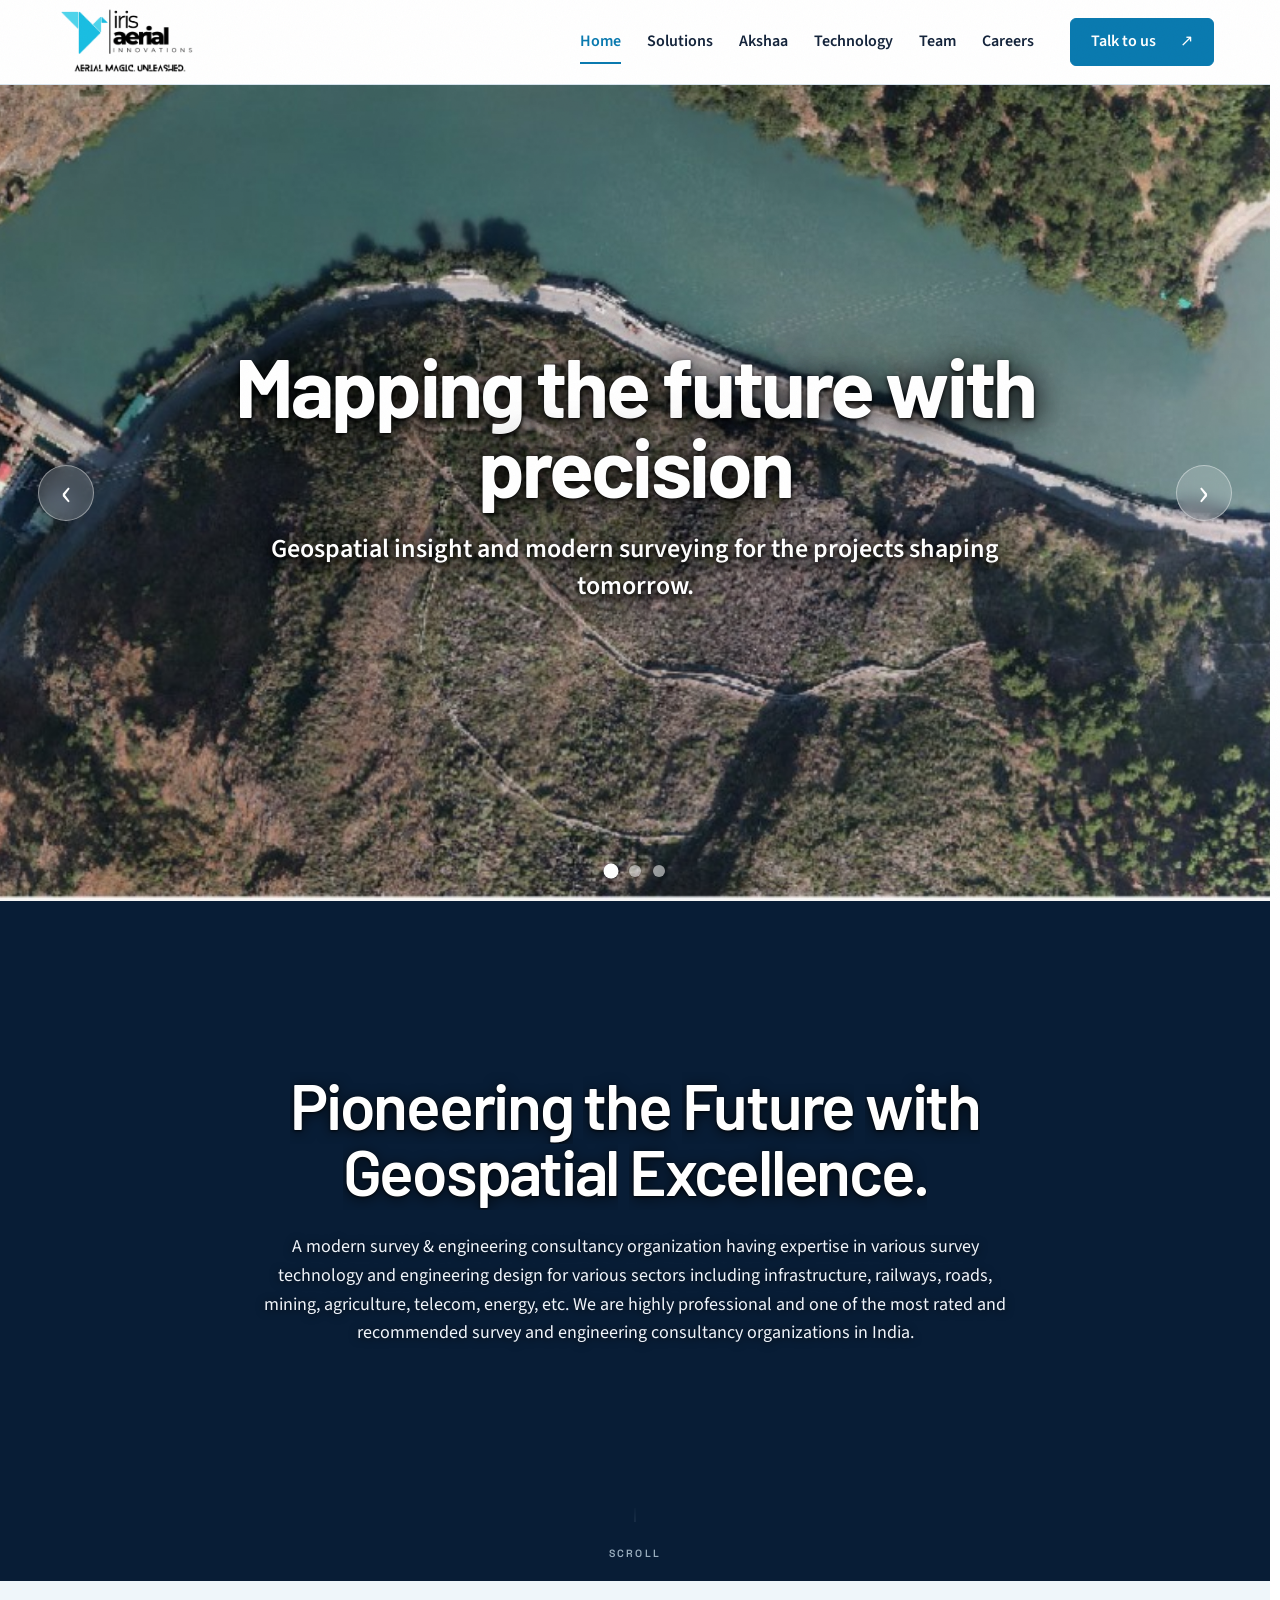
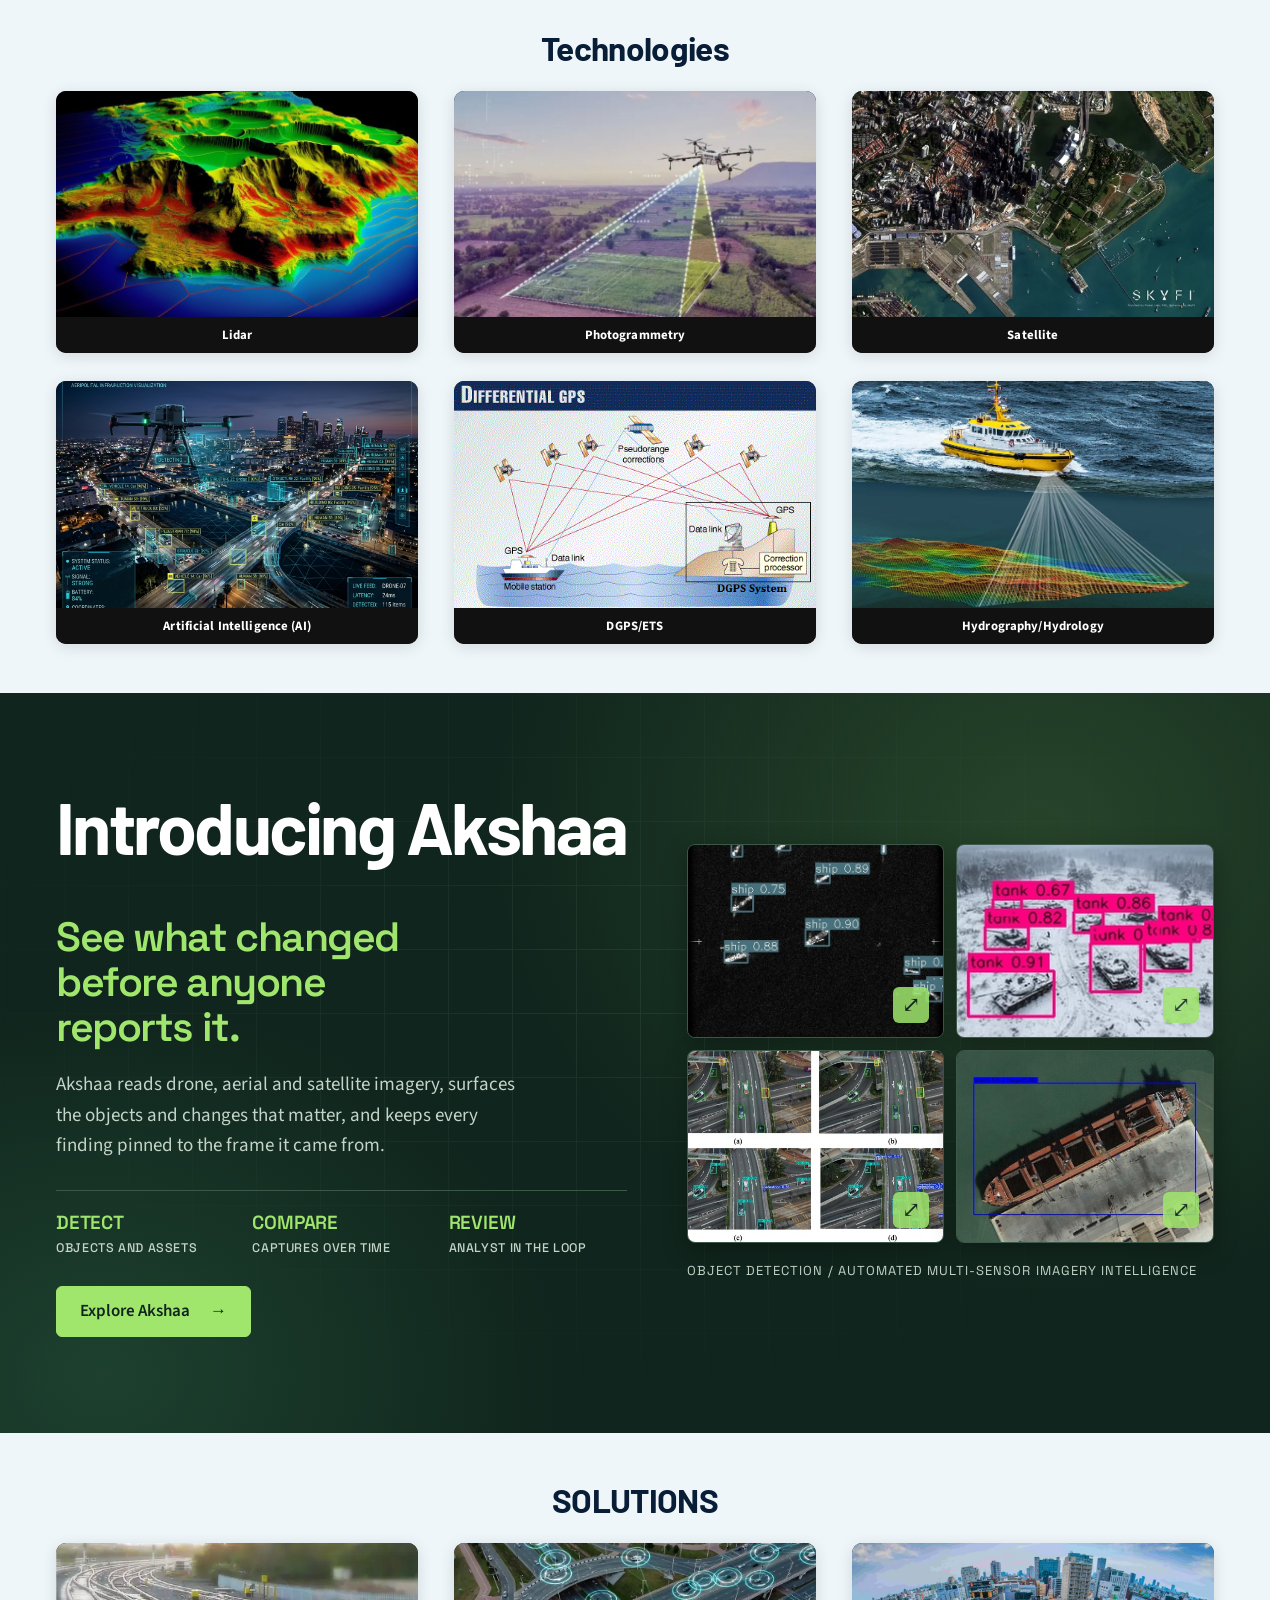
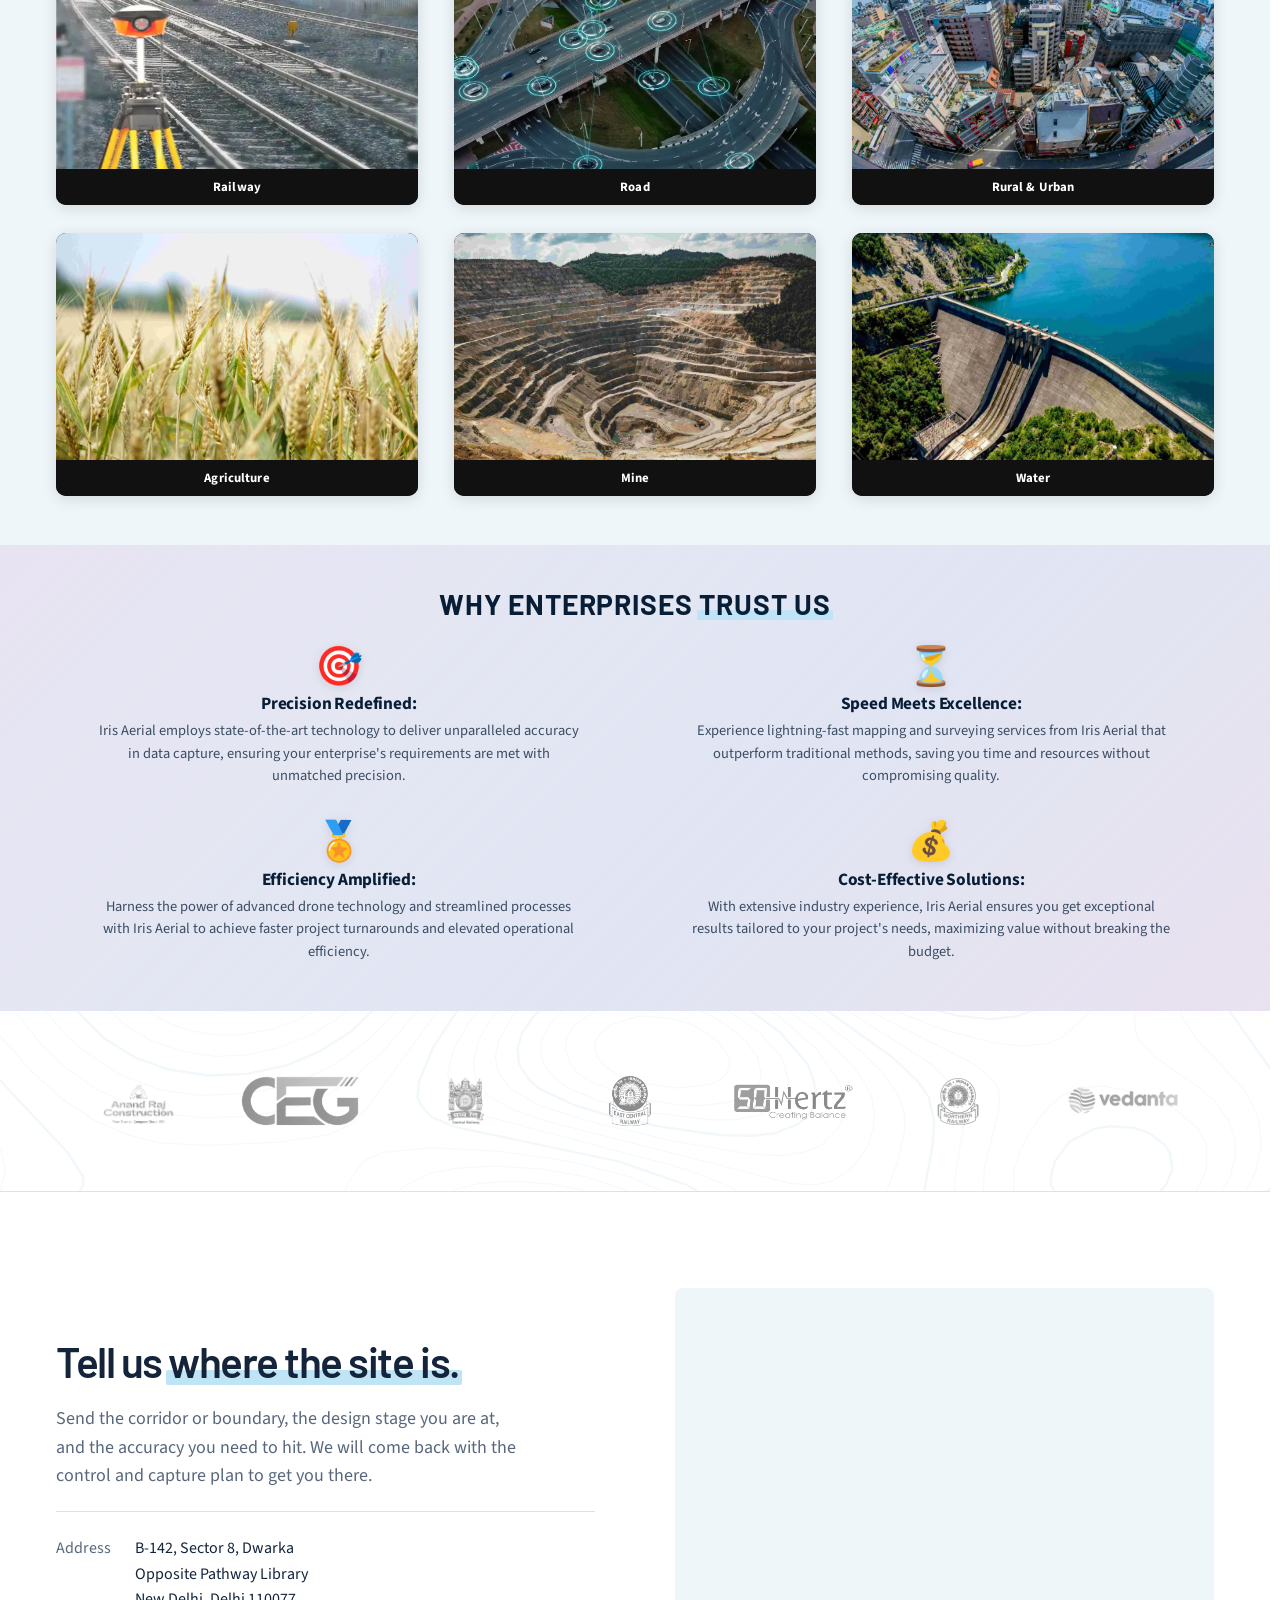
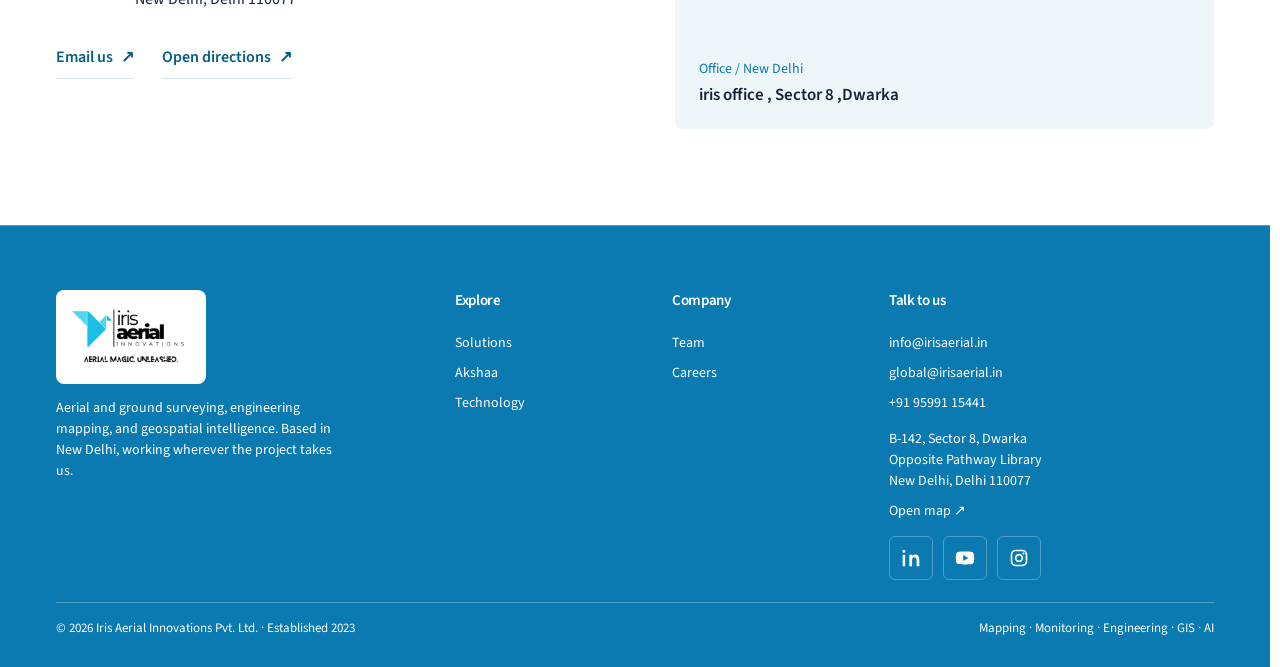
==== commit c82c3aae: "new changes" ====
--- a/index.html
+++ b/index.html
@@ -103,9 +103,6 @@
         </button>
         <div aria-label="Carousel controls" class="home-carousel-controls">
           <div aria-label="Choose a slide" class="home-carousel-dots" role="group"></div>
-          <button aria-label="Pause slideshow" aria-pressed="false" class="home-carousel-toggle" type="button">
-            Pause
-          </button>
         </div>
         <span aria-live="polite" class="visually-hidden home-carousel-status" role="status"></span>
       </section>
@@ -180,48 +177,6 @@
         </div>
       </section>
 
-      <!-- ═══════════ Why Enterprises Trust Us (from old website) ═══════════ -->
-      <section aria-labelledby="enterprise-trust-title" class="section enterprise-trust">
-        <div class="shell">
-          <h2 class="heading enterprise-trust-heading" id="enterprise-trust-title">
-            Why Enterprises <span class="hl">Trust Us</span>
-          </h2>
-          <div class="enterprise-trust-grid">
-            <article class="trust-item">
-              <span class="trust-emoji" aria-hidden="true">🎯</span>
-              <h3>Precision Redefined:</h3>
-              <p>
-                Iris Aerial employs state-of-the-art technology to deliver unparalleled accuracy
-                in data capture, ensuring your enterprise's requirements are met with unmatched precision.
-              </p>
-            </article>
-            <article class="trust-item">
-              <span class="trust-emoji" aria-hidden="true">⏳</span>
-              <h3>Speed Meets Excellence:</h3>
-              <p>
-                Experience lightning-fast mapping and surveying services from Iris Aerial that
-                outperform traditional methods, saving you time and resources without compromising quality.
-              </p>
-            </article>
-            <article class="trust-item">
-              <span class="trust-emoji" aria-hidden="true">🏅</span>
-              <h3>Efficiency Amplified:</h3>
-              <p>
-                Harness the power of advanced drone technology and streamlined processes with
-                Iris Aerial to achieve faster project turnarounds and elevated operational efficiency.
-              </p>
-            </article>
-            <article class="trust-item">
-              <span class="trust-emoji" aria-hidden="true">💰</span>
-              <h3>Cost-Effective Solutions:</h3>
-              <p>
-                With extensive industry experience, Iris Aerial ensures you get exceptional results
-                tailored to your project's needs, maximizing value without breaking the budget.
-              </p>
-            </article>
-          </div>
-        </div>
-      </section>
       <section class="section change-section">
         <div class="shell change-story">
           <div class="change-copy">
@@ -267,11 +222,6 @@
                   <img alt="Aerial vehicle detections in snow terrain" height="525" loading="lazy"
                     src="assets/akshaa/akshaa_tanks_snow.jpg" width="517" />
                 </button>
-                <button aria-label="Enlarge Municipal orthomosaic and aerial land use" class="image-open"
-                  onclick="irisPreviewImage(this)" type="button">
-                  <img alt="Municipal orthomosaic and aerial land use" height="305" loading="lazy"
-                    src="assets/akshaa/akshaa_urban_residential.jpg" width="542" />
-                </button>
                 <button aria-label="Enlarge Highway corridor traffic and vehicle tracking" class="image-open"
                   onclick="irisPreviewImage(this)" type="button">
                   <img alt="Highway corridor traffic and vehicle tracking" height="345" loading="lazy"
@@ -282,16 +232,103 @@
                   <img alt="Harbor cargo ship maritime bounding box detection" height="542" loading="lazy"
                     src="assets/akshaa/akshaa_port_vessel.jpg" width="542" />
                 </button>
-                <button aria-label="Enlarge High-density urban aerial imagery" class="image-open"
-                  onclick="irisPreviewImage(this)" type="button">
-                  <img alt="High-density urban aerial imagery" height="557" loading="lazy"
-                    src="assets/akshaa/akshaa_dense_urban.jpg" width="418" />
-                </button>
               </div>
               <figcaption>
                 Object detection / automated multi-sensor imagery intelligence
               </figcaption>
             </figure>
+          </div>
+        </div>
+      </section>
+      <!-- ═══════════ Solutions (Industry Verticals) Section ═══════════ -->
+      <section aria-labelledby="home-solutions-title" class="section home-technologies home-solutions-verticals">
+        <div class="shell">
+          <h2 class="heading home-tech-heading" id="home-solutions-title">SOLUTIONS</h2>
+          <div class="home-tech-grid">
+            <a class="home-tech-card" data-page="solutions" href="#solutions" aria-label="Railway Solutions">
+              <div class="home-tech-card-img">
+                <img alt="Railway surveying and infrastructure solutions" height="518" loading="lazy"
+                  src="assets/verticals/railway.webp" width="1024" />
+              </div>
+              <div class="home-tech-card-label">Railway</div>
+            </a>
+            <a class="home-tech-card" data-page="solutions" href="#solutions" aria-label="Road Solutions">
+              <div class="home-tech-card-img">
+                <img alt="Road condition monitoring and highway engineering surveys" height="518" loading="lazy"
+                  src="assets/verticals/road.webp" width="1024" />
+              </div>
+              <div class="home-tech-card-label">Road</div>
+            </a>
+            <a class="home-tech-card" data-page="solutions" href="#solutions" aria-label="Rural and Urban Solutions">
+              <div class="home-tech-card-img">
+                <img alt="Rural and urban GIS digitization, 3D digital twins and cadastral mapping" height="518" loading="lazy"
+                  src="assets/verticals/rural_urban.webp" width="1024" />
+              </div>
+              <div class="home-tech-card-label">Rural &amp; Urban</div>
+            </a>
+            <a class="home-tech-card" data-page="solutions" href="#solutions" aria-label="Agriculture Solutions">
+              <div class="home-tech-card-img">
+                <img alt="Agriculture and irrigation planning, crop health and watershed management" height="518" loading="lazy"
+                  src="assets/verticals/agriculture.webp" width="1024" />
+              </div>
+              <div class="home-tech-card-label">Agriculture</div>
+            </a>
+            <a class="home-tech-card" data-page="solutions" href="#solutions" aria-label="Mining Solutions">
+              <div class="home-tech-card-img">
+                <img alt="Mine pit and dump management, volume surveys and slope stability" height="518" loading="lazy"
+                  src="assets/verticals/mine.webp" width="1024" />
+              </div>
+              <div class="home-tech-card-label">Mine</div>
+            </a>
+            <a class="home-tech-card" data-page="solutions" href="#solutions" aria-label="Water Solutions">
+              <div class="home-tech-card-img">
+                <img alt="Water surveying, dam inspections, flood monitoring and hydrology" height="518" loading="lazy"
+                  src="assets/verticals/water.webp" width="1024" />
+              </div>
+              <div class="home-tech-card-label">Water</div>
+            </a>
+          </div>
+        </div>
+      </section>
+      <!-- ═══════════ Why Enterprises Trust Us ═══════════ -->
+      <section aria-labelledby="enterprise-trust-title" class="section enterprise-trust">
+        <div class="shell">
+          <h2 class="heading enterprise-trust-heading" id="enterprise-trust-title">
+            Why Enterprises <span class="hl">Trust Us</span>
+          </h2>
+          <div class="enterprise-trust-grid">
+            <article class="trust-item">
+              <span class="trust-emoji" aria-hidden="true">🎯</span>
+              <h3>Precision Redefined:</h3>
+              <p>
+                Iris Aerial employs state-of-the-art technology to deliver unparalleled accuracy
+                in data capture, ensuring your enterprise's requirements are met with unmatched precision.
+              </p>
+            </article>
+            <article class="trust-item">
+              <span class="trust-emoji" aria-hidden="true">⏳</span>
+              <h3>Speed Meets Excellence:</h3>
+              <p>
+                Experience lightning-fast mapping and surveying services from Iris Aerial that
+                outperform traditional methods, saving you time and resources without compromising quality.
+              </p>
+            </article>
+            <article class="trust-item">
+              <span class="trust-emoji" aria-hidden="true">🏅</span>
+              <h3>Efficiency Amplified:</h3>
+              <p>
+                Harness the power of advanced drone technology and streamlined processes with
+                Iris Aerial to achieve faster project turnarounds and elevated operational efficiency.
+              </p>
+            </article>
+            <article class="trust-item">
+              <span class="trust-emoji" aria-hidden="true">💰</span>
+              <h3>Cost-Effective Solutions:</h3>
+              <p>
+                With extensive industry experience, Iris Aerial ensures you get exceptional results
+                tailored to your project's needs, maximizing value without breaking the budget.
+              </p>
+            </article>
           </div>
         </div>
       </section>
@@ -401,11 +438,6 @@
             <div>
               <h2 class="heading">Sectors we <span class="hl">work in</span></h2>
             </div>
-            <p class="copy">
-              Railways, roads, cities, mines and water systems each call for a
-              different survey plan. Explore the methods and outputs for your
-              sector.
-            </p>
           </div>
           <div class="solution-families">
             <article class="solution-family rail" id="solution-rail">
@@ -521,12 +553,8 @@
         <div class="shell">
           <div class="section-head">
             <div>
-              <h2 class="heading">Project work</h2>
-            </div>
-            <p class="copy">
-              A look at the sites, survey methods, and outputs behind our
-              work.
-            </p>
+              <h2 class="heading">Case Studies</h2>
+            </div>
           </div>
           <div class="case-visual-grid">
             <article class="case-visual chamba">
@@ -626,11 +654,11 @@
             </p>
             <div class="ak-hero-actions">
               <button class="button ak-primary" onclick="irisScrollTo('akshaa-urban')" type="button">
-                Infra
+                Explore Infra
                 <span aria-hidden="true"> ↓ </span>
               </button>
               <button class="button ak-secondary" onclick="irisScrollTo('akshaa-defence')" type="button">
-                Defence
+                Explore Defence
                 <span aria-hidden="true"> ↓ </span>
               </button>
             </div>
@@ -660,15 +688,13 @@
             <article class="ak-split-card urban">
               <h3>Akshaa for Infra</h3>
               <p>
-                For planning authorities, infrastructure owners and project
-                teams who need to know what has been built, what has moved and
-                where a site stands against the last survey.
+                For planning authorities and project teams who need to see what
+                has been built, what has changed, and where progress stands.
               </p>
               <ul class="ak-split-list">
-                <li>Asset inventories drawn straight from imagery</li>
-                <li>Construction progress across repeat survey dates</li>
-                <li>Encroachment, vegetation and land-use change</li>
-                <li>GIS-ready layers that drop into planning workflows</li>
+                <li>Infrastructure mapped from aerial imagery</li>
+                <li>Construction progress across repeat surveys</li>
+                <li>GIS-ready outputs linked to source imagery</li>
               </ul>
             </article>
             <article class="ak-split-card defence">
@@ -688,91 +714,79 @@
           </div>
         </div>
       </section>
-      <section class="ak-urban" id="akshaa-urban">
+      <section class="ak-infra" id="akshaa-urban">
         <div class="shell">
           <div class="ak-section-head">
             <div>
-              <h2>Infra</h2>
+              <span class="ak-infra-kicker">Akshaa / Infrastructure</span>
+              <h2>See the shape of progress.</h2>
             </div>
             <p>
-              The civil side of Akshaa works in daylight optical imagery over
-              places that are being built. It maps infrastructure, compares
-              survey dates and turns site progress into layers a planning or
-              project team can act on.
+              Turn aerial imagery into a clear view of roads, rail, buildings
+              and land change. Compare surveys over time and keep every mapped
+              feature tied to its location and source.
             </p>
           </div>
-          <div class="ak-story-grid">
-            <article class="ak-why">
-              <h3>Compare sites over time</h3>
+          <div class="ak-infra-grid">
+            <div class="ak-infra-copy">
+              <h3>From site imagery to spatial insight</h3>
               <p>
-                Review new construction, changing assets and project progress
-                across repeat surveys. Each observation stays connected to a
-                place, a date and an image.
+                Give project teams a consistent way to inspect what is on the
+                ground and what has changed between captures.
               </p>
-            </article>
-            <ol aria-label="Akshaa AI workflow" class="ak-how">
-              <li class="ak-how-step">
-                <div>
-                  <b>Load imagery</b>
-                  <p>
-                    Ingest georeferenced drone, aerial, satellite, and project
-                    imagery with location and capture-date context.
-                  </p>
-                </div>
-              </li>
-              <li class="ak-how-step">
-                <div>
-                  <b>Detect changes</b>
-                  <p>
-                    AI models identify assets and flag new, missing, or altered
-                    features across aligned survey dates.
-                  </p>
-                </div>
-              </li>
-              <li class="ak-how-step">
-                <div>
-                  <b>Review with context</b>
-                  <p>
-                    Inspect findings against source imagery, refine detections,
-                    and export verified GIS-ready results.
-                  </p>
-                </div>
-              </li>
-            </ol>
-          </div>
-          <figure class="ak-evidence">
-            <div class="evidence-views">
-              <button
-                aria-label="Enlarge Akshaa infrastructure segmentation identifying roads, railway tracks, buildings, trees, and ponds"
-                class="image-open" onclick="irisPreviewImage(this)" type="button">
-                <img
-                  alt="Akshaa infrastructure segmentation identifying roads, railway tracks, buildings, trees, and ponds"
-                  height="2160" loading="lazy" src="assets/akshaa/infrastructure-segmentation.jpg" width="3840" />
-              </button>
-              <button aria-label="Enlarge Waterfront infrastructure segmentation in aerial imagery" class="image-open"
-                onclick="irisPreviewImage(this)" type="button">
-                <img alt="Waterfront infrastructure segmentation in aerial imagery" height="1530" loading="lazy"
-                  src="assets/akshaa/urban-waterfront.jpg" width="2720" />
-              </button>
-              <button aria-label="Enlarge Infra building and infrastructure segmentation in aerial imagery"
-                class="image-open" onclick="irisPreviewImage(this)" type="button">
-                <img alt="Infra building and infrastructure segmentation in aerial imagery" height="1080" loading="lazy"
-                  src="assets/akshaa/urban-buildings.jpg" width="1920" />
-              </button>
-              <button aria-label="Enlarge Akshaa segmentation identifying railway tracks, buildings, roads, and trees"
-                class="image-open" onclick="irisPreviewImage(this)" type="button">
-                <img alt="Akshaa segmentation identifying railway tracks, buildings, roads, and trees" height="1080"
-                  loading="lazy" src="assets/akshaa/drive-download-20260605T085116Z-3-001_12_masked.jpg" width="1920" />
-              </button>
-            </div>
-            <figcaption>
-              <strong> Infrastructure segmentation </strong>
-              <span>
-                Roads, railways, buildings, vegetation, and water features in
-                one spatial view.
-              </span>
-            </figcaption>
-          </figure>
+              <ol aria-label="Infrastructure imagery workflow" class="ak-infra-steps">
+                <li>
+                  <span>01</span>
+                  <div>
+                    <strong>Bring imagery together</strong>
+                    <p>Use georeferenced drone, aerial or satellite captures.</p>
+                  </div>
+                </li>
+                <li>
+                  <span>02</span>
+                  <div>
+                    <strong>Map what matters</strong>
+                    <p>Identify transport, buildings, vegetation and water.</p>
+                  </div>
+                </li>
+                <li>
+                  <span>03</span>
+                  <div>
+                    <strong>Review change over time</strong>
+                    <p>Compare survey dates and export checked GIS layers.</p>
+                  </div>
+                </li>
+              </ol>
+            </div>
+            <div aria-label="Akshaa infrastructure imagery examples" class="ak-infra-gallery">
+              <figure class="ak-infra-image featured">
+                <button
+                  aria-label="Enlarge Akshaa infrastructure segmentation of roads, rail, buildings, trees, and water"
+                  class="image-open" onclick="irisPreviewImage(this)" type="button">
+                  <img
+                    alt="Akshaa infrastructure segmentation of roads, rail, buildings, trees, and water"
+                    height="2160" loading="lazy" src="assets/akshaa/infrastructure-segmentation.jpg" width="3840" />
+                </button>
+                <figcaption>Transport corridor / multi-class mapping</figcaption>
+              </figure>
+              <figure class="ak-infra-image">
+                <button aria-label="Enlarge mapped waterfront settlement" class="image-open"
+                  onclick="irisPreviewImage(this)" type="button">
+                  <img alt="Aerial view of a waterfront settlement with mapped roads, buildings, and vegetation"
+                    height="1530" loading="lazy" src="assets/akshaa/urban-waterfront.jpg" width="2720" />
+                </button>
+                <figcaption>Waterfront / land-use detail</figcaption>
+              </figure>
+              <figure class="ak-infra-image">
+                <button aria-label="Enlarge mapped buildings and infrastructure" class="image-open"
+                  onclick="irisPreviewImage(this)" type="button">
+                  <img alt="Aerial view of buildings identified in an infrastructure map" height="1080"
+                    loading="lazy" src="assets/akshaa/urban-buildings.jpg" width="1920" />
+                </button>
+                <figcaption>Built environment / asset detail</figcaption>
+              </figure>
+            </div>
+          </div>
         </div>
       </section>
       <section class="ak-defence" id="akshaa-defence">
@@ -814,11 +828,11 @@
                 <figcaption>Comparison / temporal change</figcaption>
               </figure>
               <figure class="defence-image">
-                  <button aria-label="Enlarge Model review surface highlighting detected changes" class="image-open"
-                    onclick="irisPreviewImage(this)" type="button">
-                    <img alt="Model review surface highlighting detected changes" height="815" loading="lazy"
-                      src="assets/akshaa/change-detection.png" width="1605" />
-                  </button>
+                <button aria-label="Enlarge Model review surface highlighting detected changes" class="image-open"
+                  onclick="irisPreviewImage(this)" type="button">
+                  <img alt="Model review surface highlighting detected changes" height="815" loading="lazy"
+                    src="assets/akshaa/change-detection.png" width="1605" />
+                </button>
                 <figcaption>Detection / analyst review</figcaption>
               </figure>
             </div>
@@ -830,9 +844,9 @@
                 each model result before using it.
               </p>
               <div class="source-contact-sheet">
-                <button aria-label="Enlarge Aerial source imagery showing an aircraft area" class="image-open"
+                <button aria-label="Enlarge aerial source imagery with detected tanks" class="image-open"
                   onclick="irisPreviewImage(this)" type="button">
-                  <img alt="Aerial source imagery showing an aircraft area" height="754" loading="lazy"
+                  <img alt="Aerial source imagery with detected tanks" height="754" loading="lazy"
                     src="assets/akshaa/tank.jpeg" width="1280" />
                 </button>
                 <button aria-label="Enlarge Source imagery of ships near a harbour" class="image-open"
--- a/pages.css
+++ b/pages.css
@@ -120,6 +120,7 @@
   align-items: center;
   justify-content: center;
   gap: 18px;
+  pointer-events: none;
 }
 .home-carousel-dots {
   display: flex;
@@ -135,6 +136,7 @@
   border-radius: 50%;
   background: rgba(255, 255, 255, 0.55);
   cursor: pointer;
+  pointer-events: auto;
   transition:
     background 180ms ease,
     transform 180ms ease;
@@ -144,13 +146,7 @@
   transform: scale(1.25);
 }
 .home-carousel-toggle {
-  padding: 5px 10px;
-  border: 1px solid rgba(255, 255, 255, 0.55);
-  border-radius: 999px;
-  color: var(--white);
-  background: rgba(5, 20, 34, 0.34);
-  font: 600 12px/1.3 var(--font-body);
-  cursor: pointer;
+  display: none !important;
 }
 .home-carousel :focus-visible {
   outline: 3px solid var(--white);
@@ -352,6 +348,10 @@
 }
 .home-tech-card {
   position: relative;
+  display: block;
+  text-decoration: none;
+  color: inherit;
+  cursor: pointer;
   overflow: hidden;
   border-radius: 10px;
   background: #111;
@@ -361,6 +361,10 @@
 .home-tech-card:hover {
   transform: translateY(-3px);
   box-shadow: 0 9px 27px rgba(0, 0, 0, 0.2);
+}
+.home-tech-card:focus-visible {
+  outline: 2px solid var(--accent);
+  outline-offset: 3px;
 }
 .home-tech-card-img {
   position: relative;
@@ -515,8 +519,8 @@
 }
 .change-story {
   display: grid;
-  grid-template-columns: 1.15fr 0.95fr;
-  gap: 44px;
+  grid-template-columns: 0.85fr 1.15fr;
+  gap: 72px;
   align-items: center;
 }
 .change-copy h2 {
@@ -542,7 +546,7 @@
 }
 .akshaa-grid-gallery {
   display: grid;
-  grid-template-columns: repeat(3, minmax(0, 1fr));
+  grid-template-columns: repeat(2, minmax(0, 1fr));
   gap: 12px;
 }
 .akshaa-grid-gallery .image-open {
@@ -1009,15 +1013,6 @@
   background: var(--white);
   color: var(--ak-ink);
 }
-.ak-secondary {
-  border-color: var(--ak-line);
-  color: var(--white);
-}
-.ak-secondary:hover {
-  background: var(--ak-surface);
-  border-color: var(--ak-lime);
-  color: var(--ak-lime);
-}
 .ak-lens {
   min-width: 0;
 }
@@ -1038,36 +1033,133 @@
   color: var(--ak-muted);
   margin-top: 16px;
 }
-.ak-subnav {
-  position: sticky;
-  z-index: 20;
-  top: var(--header);
-  background: var(--ak-ink);
-  border-block: 1px solid var(--ak-line);
-}
-.ak-subnav > div {
-  display: flex;
-  gap: 40px;
-}
-.ak-subnav button {
-  background: transparent;
-  color: var(--ak-muted);
-  border: 0;
-  border-bottom: 2px solid transparent;
-  padding: 20px 0;
-  font-size: 17px;
-  font-weight: 600;
-}
-.ak-subnav button:hover,
-.ak-subnav button[aria-current="location"] {
-  color: var(--ak-lime);
-  border-bottom-color: var(--ak-lime);
-}
-.ak-urban,
 .ak-defence {
   padding-block: var(--section-space);
   scroll-margin-top: calc(var(--header) + 80px);
 }
+.ak-infra {
+  padding-block: var(--section-space);
+  scroll-margin-top: calc(var(--header) + 32px);
+  background: #eef7e7;
+  color: #193a29;
+}
+.ak-infra .ak-section-head {
+  align-items: end;
+}
+.ak-infra .ak-section-head h2 {
+  max-width: 15ch;
+  margin-top: 12px;
+  color: #214a33;
+  font-size: clamp(36px, 4vw, 52px);
+  line-height: 1.08;
+}
+.ak-infra .ak-section-head > p {
+  max-width: 52ch;
+  color: #4b6353;
+  line-height: 1.6;
+}
+.ak-infra-kicker {
+  color: #467d38;
+  font: 700 13px/1 var(--font-technical);
+  letter-spacing: 0.14em;
+  text-transform: uppercase;
+}
+.ak-infra-grid {
+  display: grid;
+  grid-template-columns: minmax(270px, 0.78fr) minmax(0, 1.22fr);
+  align-items: center;
+  gap: clamp(32px, 5vw, 68px);
+}
+.ak-infra-copy {
+  padding: 28px;
+  border: 1px solid rgba(47, 98, 55, 0.16);
+  border-radius: 14px;
+  background: linear-gradient(145deg, #ffffff, #e3f1d7);
+  box-shadow: 0 18px 40px rgba(35, 80, 43, 0.08);
+}
+.ak-infra-copy h3 {
+  margin: 0 0 10px;
+  color: #214a33;
+  font-size: 25px;
+}
+.ak-infra-copy > p {
+  margin-bottom: 22px;
+  color: #536b59;
+}
+.ak-infra-steps {
+  display: grid;
+  gap: 0;
+  margin: 0;
+  padding: 0;
+  list-style: none;
+}
+.ak-infra-steps li {
+  display: grid;
+  grid-template-columns: 38px minmax(0, 1fr);
+  gap: 14px;
+  padding: 15px 0;
+  border-top: 1px solid rgba(47, 98, 55, 0.17);
+}
+.ak-infra-steps li > span {
+  display: grid;
+  width: 32px;
+  height: 32px;
+  place-items: center;
+  border-radius: 50%;
+  background: #d7edbd;
+  color: #315f31;
+  font: 700 12px/1 var(--font-technical);
+}
+.ak-infra-steps strong {
+  display: block;
+  margin: 1px 0 3px;
+  color: #234932;
+  font: 600 16px/1.35 var(--font-technical);
+}
+.ak-infra-steps p {
+  margin: 0;
+  color: #5b6d5f;
+  font-size: 14px;
+  line-height: 1.45;
+}
+.ak-infra-gallery {
+  min-width: 0;
+  display: grid;
+  grid-template-columns: minmax(0, 1.25fr) minmax(0, 0.9fr);
+  grid-template-rows: repeat(2, minmax(150px, 190px));
+  gap: 14px;
+}
+.ak-infra-image {
+  min-width: 0;
+  display: flex;
+  flex-direction: column;
+  margin: 0;
+}
+.ak-infra-image.featured {
+  grid-row: 1 / span 2;
+}
+.ak-infra-image .image-open {
+  flex: 1;
+  min-height: 0;
+  padding: 6px;
+  border: 1px solid rgba(47, 98, 55, 0.22);
+  border-radius: 13px;
+  background: #ffffff;
+  box-shadow: 0 12px 26px rgba(35, 80, 43, 0.1);
+}
+.ak-infra-image img {
+  width: 100%;
+  height: 100%;
+  border-radius: 8px;
+  object-fit: cover;
+}
+.ak-infra-image figcaption {
+  margin-top: 8px;
+  color: #42634a;
+  font: 600 12px/1.35 var(--font-technical);
+  letter-spacing: 0.045em;
+  text-transform: uppercase;
+}
 .ak-section-head {
   display: grid;
   grid-template-columns: 1fr 1fr;
@@ -1082,90 +1174,47 @@
   font-size: 19px;
   margin: 0;
 }
-.ak-story-grid {
-  display: grid;
-  grid-template-columns: 1fr 1fr;
-  gap: 72px;
-}
-.ak-why h3 {
-  font-size: 28px;
-}
-.ak-why p {
-  max-width: 500px;
-}
-.ak-how-step {
-  display: grid;
-  grid-template-columns: 115px minmax(0, 1fr);
-  gap: 24px;
-  padding: 18px 0;
-  border-top: 1px solid var(--ak-line);
-}
-.ak-how-step:first-child {
-  padding-top: 0;
-  border-top: 0;
-}
-.ak-how-step b {
-  font-size: 17px;
-  font-weight: 500;
-  color: var(--ak-lime);
-}
-.ak-how-step p {
-  font-size: 17px;
-  margin: 0;
-}
-.ak-evidence {
-  margin-top: 44px;
-}
-.evidence-views {
-  display: grid;
-  grid-template-columns: 1fr 1fr;
-  gap: 24px;
-}
-.evidence-views .image-open {
-  background: var(--ak-surface);
-  border: 1px solid var(--ak-line);
-  padding: 10px;
-  border-radius: var(--r);
-}
-.evidence-views img {
-  width: 100%;
-  aspect-ratio: 16/9;
-  object-fit: contain;
-}
-.ak-evidence figcaption {
-  display: flex;
-  gap: 24px;
-  font-size: 15px;
-  margin-top: 20px;
-}
-.ak-evidence figcaption span {
-  color: var(--ak-muted);
-}
 .ak-defence {
   background: var(--ak-surface);
 }
 .ak-defence-stage {
   display: grid;
-  grid-template-columns: 1.3fr 0.7fr;
-  gap: 48px;
+  grid-template-columns: minmax(0, 1.25fr) minmax(280px, 0.75fr);
+  align-items: start;
+  gap: 40px;
 }
 .defence-collage {
   display: grid;
-  grid-template-columns: 1fr 1fr;
-  gap: 24px;
+  grid-template-columns: repeat(2, minmax(0, 1fr));
+  grid-template-rows: auto auto;
+  align-items: stretch;
+  gap: 18px;
+}
+.defence-image {
+  min-width: 0;
+  display: flex;
+  flex-direction: column;
 }
 .defence-image.primary {
-  grid-row: 1/3;
+  grid-row: 1 / span 2;
   background: transparent;
   color: inherit;
 }
 .defence-image .image-open {
   border-radius: var(--r);
+  height: 100%;
+}
+.defence-image.primary .image-open {
+  aspect-ratio: 1;
+}
+.defence-image:not(.primary) > .image-open {
+  height: auto;
+  aspect-ratio: 16 / 9;
 }
 .defence-image img {
   width: 100%;
-  height: auto;
-  object-fit: contain;
+  height: 100%;
+  object-fit: cover;
 }
 .defence-image figcaption {
   font-size: 14px;
@@ -1174,7 +1223,12 @@
 }
 .temporal-pair {
   display: grid;
-  gap: 16px;
+  grid-template-columns: repeat(2, minmax(0, 1fr));
+  gap: 10px;
+}
+.temporal-pair .image-open {
+  height: auto;
+  aspect-ratio: 16 / 10;
 }
 .temporal-pair > .image-open::before {
   content: "Before";
@@ -1198,15 +1252,18 @@
 }
 .source-contact-sheet {
   display: grid;
-  grid-template-columns: 1fr;
+  grid-template-columns: repeat(2, minmax(0, 1fr));
   gap: 12px;
   margin-top: 24px;
 }
+.source-contact-sheet .image-open {
+  height: auto;
+  aspect-ratio: 16 / 10;
+}
 .source-contact-sheet img {
   width: 100%;
-  height: auto;
-  aspect-ratio: 16 / 9;
-  object-fit: contain;
+  height: 100%;
+  object-fit: cover;
 }
 .defence-answer {
   display: flex;
@@ -1716,7 +1773,6 @@
   .page-hero-grid,
   .ak-hero-grid,
   .ak-section-head,
-  .ak-story-grid,
   .team-stage-copy,
   .career-layout {
     gap: 40px;
@@ -1913,7 +1969,6 @@
   .page-hero-grid,
   .ak-hero-grid,
   .ak-section-head,
-  .ak-story-grid,
   .team-stage-copy {
     grid-template-columns: 1fr;
     gap: 32px;
@@ -2013,19 +2068,29 @@
   .ak-section-head h2 {
     font-size: 34px;
   }
-  .ak-subnav > div {
+  .ak-infra-grid {
+    grid-template-columns: 1fr;
     gap: 28px;
   }
-  .ak-subnav button {
-    font-size: 16px;
-    padding-block: 18px;
-  }
-  .evidence-views {
-    grid-template-columns: 1fr;
-  }
-  .ak-evidence figcaption {
-    flex-direction: column;
-    gap: 8px;
+  .ak-infra-copy {
+    max-width: 620px;
+  }
+  .ak-infra-gallery {
+    grid-template-columns: repeat(2, minmax(0, 1fr));
+    grid-template-rows: auto;
+  }
+  .ak-infra-image.featured {
+    grid-column: 1 / -1;
+    grid-row: auto;
+  }
+  .ak-infra-image .image-open,
+  .ak-infra-image.featured .image-open {
+    flex: initial;
+    height: auto;
+    aspect-ratio: 16 / 9;
+  }
+  .ak-infra-image img {
+    height: 100%;
   }
   .defence-phases {
     grid-template-columns: 1fr;
@@ -2164,16 +2229,6 @@
   }
   .defence-image.primary {
     grid-row: auto;
-  }
-  .ak-how-step {
-    grid-template-columns: 1fr;
-    gap: 6px;
-  }
-  .ak-subnav > div {
-    gap: 20px;
-  }
-  .ak-subnav button {
-    font-size: 15px;
   }
   .moments-grid {
     gap: 24px 14px;
@@ -2409,30 +2464,8 @@
   padding: 52px 48px;
 }
 #solutions .solution-family .service-copy::before {
-  align-self: flex-start;
-  margin-bottom: 18px;
-  padding: 7px 14px;
-  border-radius: 999px;
-  background: var(--sky-tint);
-  color: var(--cyan2);
-  font: 700 12.5px/1 var(--font-technical);
-  letter-spacing: 0.12em;
-  text-transform: uppercase;
-}
-#solutions .solution-family.rail .service-copy::before {
-  content: "Railways";
-}
-#solutions .solution-family.road .service-copy::before {
-  content: "Roads & highways";
-}
-#solutions .solution-family.city .service-copy::before {
-  content: "Cities & land";
-}
-#solutions .solution-family.mine .service-copy::before {
-  content: "Mining";
-}
-#solutions .solution-family.water .service-copy::before {
-  content: "Water & agriculture";
+  display: none !important;
+  content: none !important;
 }
 #solutions .solution-family h2 {
   font-size: 38px;
@@ -3591,14 +3624,6 @@
 #solutions .solution-family .service-copy {
   padding: clamp(28px, 4vw, 52px);
 }
-#solutions .solution-family .service-copy::before {
-  background: #e8f3ef;
-  color: #26766f;
-}
-#solutions .solution-family:nth-child(even) .service-copy::before {
-  background: #f8f0e4;
-  color: #916325;
-}
 #solutions .solution-family h2 {
   color: var(--sx-deep);
   letter-spacing: -0.025em;
--- a/motion.css
+++ b/motion.css
@@ -123,6 +123,7 @@
 .marquee {
   position: relative;
   overflow: hidden;
+  padding-block: 18px;
   -webkit-mask-image: linear-gradient(
     90deg,
     transparent,
@@ -140,6 +141,7 @@
 }
 .marquee-track {
   display: flex;
+  align-items: center;
   width: max-content;
   animation: marquee-left var(--marquee-duration, 42s) linear infinite;
 }
@@ -160,21 +162,35 @@
   width: 164px;
   height: 64px;
   padding-inline: 10px;
+  display: flex;
+  align-items: center;
+  justify-content: center;
   filter: grayscale(1);
-  opacity: 0.62;
+  opacity: 0.52;
+  transform: scale(1);
+  transform-origin: center center;
+  will-change: transform, filter, opacity;
   transition:
-    filter 0.4s ease,
-    opacity 0.4s ease,
-    transform 0.4s cubic-bezier(0.34, 1.56, 0.64, 1);
+    filter 0.45s ease,
+    opacity 0.45s ease,
+    transform 0.45s cubic-bezier(0.34, 1.56, 0.64, 1);
+}
+.client-band .client-logo.is-center {
+  filter: grayscale(0) drop-shadow(0 6px 18px rgba(25, 89, 209, 0.28));
+  opacity: 1;
+  transform: scale(1.28) translateY(-2px);
+  z-index: 10;
 }
 .client-band .client-logo:hover {
   filter: grayscale(0);
   opacity: 1;
-  transform: translateY(-4px) scale(1.06);
+  transform: scale(1.24) translateY(-2px);
+  z-index: 10;
 }
 .client-band .client-logo img {
   max-width: 120px;
   max-height: 50px;
+  object-fit: contain;
 }
 @keyframes marquee-left {
   from {
@@ -553,19 +569,17 @@
   border-radius: 0;
   background: transparent;
   padding: 0;
-  margin-bottom: 24px;
+  margin-bottom: clamp(36px, 4vw, 54px);
   font-family: var(--font-display);
-  font-size: clamp(42px, 5.8vw, 92px);
+  font-size: clamp(44px, 5.6vw, 84px);
   font-weight: 700;
-  line-height: 1;
+  line-height: 1.05;
   letter-spacing: -0.035em;
   text-transform: none;
   white-space: nowrap;
-  color: var(--ak-lime);
+  color: var(--white);
   text-decoration: none;
-  text-shadow:
-    0 0 8px rgba(160, 230, 109, 0.65),
-    0 0 22px rgba(160, 230, 109, 0.35);
+  text-shadow: none;
 }
 .ak-intro-headline::before,
 .ak-kicker.ak-intro-headline::before {
@@ -594,7 +608,7 @@
   line-height: 1.1;
   letter-spacing: -0.035em;
   max-width: 14ch;
-  color: var(--white);
+  color: var(--ak-lime);
 }
 .change-copy h2 em {
   font-style: normal;
@@ -656,7 +670,7 @@
 }
 .change-section .akshaa-grid-gallery {
   display: grid;
-  grid-template-columns: repeat(3, 1fr);
+  grid-template-columns: repeat(2, 1fr);
   gap: 12px;
 }
 .change-section .akshaa-grid-gallery .image-open {
@@ -829,51 +843,6 @@
   color: var(--white);
 }
 
-/* Subnav is the last green element — it reads as the lid on the opening view */
-.ak-subnav {
-  background: var(--ak-deep);
-  border-block-color: var(--ak-line);
-}
-.ak-subnav > div {
-  gap: 0;
-}
-.ak-subnav button {
-  position: relative;
-  padding-inline: 22px;
-  font-family: var(--font-technical);
-  font-size: 15px;
-  letter-spacing: 0.06em;
-  text-transform: uppercase;
-  transition: color 0.3s ease;
-}
-.ak-subnav button:first-child {
-  padding-left: 0;
-}
-.ak-subnav button::after {
-  content: "";
-  position: absolute;
-  left: 22px;
-  right: 22px;
-  bottom: -1px;
-  height: 2px;
-  background: var(--ak-lime);
-  transform: scaleX(0);
-  transform-origin: left center;
-  transition: transform 0.45s cubic-bezier(0.22, 1, 0.36, 1);
-}
-.ak-subnav button:first-child::after {
-  left: 0;
-}
-.ak-subnav button:hover::after,
-.ak-subnav button[aria-current="location"]::after {
-  transform: scaleX(1);
-}
-.ak-subnav button:hover,
-.ak-subnav button[aria-current="location"] {
-  border-bottom-color: transparent;
-  color: var(--ak-lime);
-}
-
 /* --- Dividing band: states plainly that these are two different products --- */
 .ak-split {
   border-bottom: 1px solid var(--ub-line);
@@ -900,8 +869,8 @@
 }
 .ak-split-card.urban {
   background:
-    radial-gradient(ellipse at 14% 0%, rgba(160, 230, 109, 0.24), transparent 44%),
-    linear-gradient(145deg, #f2f8ec, #e4f0da 78%);
+    radial-gradient(ellipse at 14% 0%, rgba(160, 230, 109, 0.28), transparent 48%),
+    linear-gradient(145deg, #f4faed, #e3f1d7 78%);
   color: #263c2d;
 }
 .ak-split-card.defence {
@@ -940,10 +909,6 @@
   letter-spacing: 0.12em;
   text-transform: uppercase;
 }
-.ak-split-card.urban .ak-split-tag {
-  background: rgba(12, 35, 24, 0.42);
-  color: #d9edb6;
-}
 .ak-split-card.defence .ak-split-tag {
   background: rgba(12, 35, 24, 0.42);
   color: #d9edb6;
@@ -974,154 +939,62 @@
 }
 .ak-split-card.urban .ak-split-list li::before {
   border-radius: 50%;
-  background: var(--ak-lime);
+  background: #79b94f;
 }
 .ak-split-card.defence .ak-split-list li::before {
   background: #70583a;
   clip-path: polygon(50% 0, 100% 50%, 50% 100%, 0 50%);
 }
+.ak-split-card.urban .ak-split-list {
+  color: #425a48;
+}
 .ak-split-card.defence .ak-split-list {
   color: #e0ebd8;
 }
 
-/* --- Akshaa Urban: daylight, rounded, civic ------------------------------- */
-
-.ak-urban {
-  position: relative;
-  background: linear-gradient(180deg, #f4f9ef, #eaf3e2);
-  color: var(--ink);
-}
-.ak-urban::before {
+#akshaa .image-open:hover img {
+  transform: scale(1.03);
+}
+
+/* --- Akshaa Infra: bright mapping studio --------------------------------- */
+.ak-infra {
+  position: relative;
+  overflow: hidden;
+  background:
+    radial-gradient(ellipse at 92% 14%, rgba(159, 219, 115, 0.28), transparent 38%),
+    linear-gradient(145deg, #f4faed, #e8f3df 62%, #f7faef);
+}
+.ak-infra::before {
   content: "";
   position: absolute;
   inset: 0;
   pointer-events: none;
-  opacity: 0.3;
+  opacity: 0.18;
   background-image:
-    linear-gradient(rgba(40, 88, 61, 0.12) 1px, transparent 1px),
-    linear-gradient(90deg, rgba(40, 88, 61, 0.12) 1px, transparent 1px);
-  background-size: 48px 48px;
-  -webkit-mask-image: linear-gradient(180deg, #000, transparent 46%);
-  mask-image: linear-gradient(180deg, #000, transparent 46%);
-}
-.ak-urban > .shell {
+    linear-gradient(rgba(45, 94, 50, 0.14) 1px, transparent 1px),
+    linear-gradient(90deg, rgba(45, 94, 50, 0.14) 1px, transparent 1px);
+  background-size: 56px 56px;
+  mask-image: linear-gradient(110deg, #000, transparent 82%);
+}
+.ak-infra > .shell {
   position: relative;
   z-index: 1;
 }
-.ak-area-tag {
-  display: inline-flex;
-  align-items: center;
-  gap: 10px;
-  margin-bottom: 16px;
-  font: 600 13px/1 var(--font-technical);
-  letter-spacing: 0.14em;
-  text-transform: uppercase;
-}
-.ak-urban .ak-area-tag {
-  color: #28583d;
-}
-.ak-urban .ak-area-tag::before {
-  content: "";
-  width: 28px;
-  height: 2px;
-  background: #28583d;
-}
-.ak-urban h2 {
-  color: #214a33;
-  font-weight: 700;
-}
-#akshaa .ak-urban h2 {
-  font-weight: 700;
-}
-.ak-urban h3 {
-  color: var(--ub-ink);
-}
-.ak-urban .ak-how {
-  position: relative;
-  display: grid;
-  gap: 0;
-  margin: 0;
-  padding: 0;
-  list-style: none;
-  counter-reset: ai-step;
-}
-.ak-urban .ak-how::before {
-  content: "";
-  position: absolute;
-  top: 28px;
-  bottom: 28px;
-  left: 14px;
-  width: 1px;
-  background: linear-gradient(var(--ak-lime), rgba(40, 88, 61, 0.2));
-}
-.ak-urban .ak-how-step {
-  position: relative;
-  display: grid;
-  grid-template-columns: 30px minmax(0, 1fr);
-  align-items: start;
-  gap: 16px;
-  margin: 0;
-  padding: 14px 0 18px;
-  border: 0;
-  border-radius: 0;
-  background: none;
-  counter-increment: ai-step;
-}
-.ak-urban .ak-how-step::before {
-  content: counter(ai-step, decimal-leading-zero);
-  z-index: 1;
-  display: grid;
-  width: 30px;
-  height: 30px;
-  place-items: center;
-  border: 1px solid rgba(40, 88, 61, 0.28);
-  border-radius: 50%;
-  background: #edf4e2;
-  color: #28583d;
-  font: 600 11px/1 var(--font-technical);
-}
-.ak-urban .ak-how-step > div {
-  grid-column: 2;
-}
-.ak-urban .ak-how-step b {
-  display: block;
-  margin-bottom: 4px;
-  color: #28583d;
-  font: 600 17px/1.3 var(--font-technical);
-}
-.ak-urban .ak-how-step p {
-  margin: 0;
-  color: #46564b;
-  font-size: 16px;
-  line-height: 1.5;
-}
-.ak-urban .evidence-views .image-open {
-  background: var(--white);
-  border: 1px solid var(--ub-line);
-  border-radius: 12px;
+.ak-infra .ak-section-head > p {
+  color: #4b6353;
+}
+.ak-infra .image-open::after {
+  background: #2e6339;
+  color: #f3f9e9;
+}
+.ak-infra .ak-infra-image .image-open {
   transition:
-    transform 0.5s cubic-bezier(0.22, 1, 0.36, 1),
-    box-shadow 0.5s cubic-bezier(0.22, 1, 0.36, 1);
-}
-.ak-urban .evidence-views .image-open:hover {
-  transform: translateY(-6px);
-  box-shadow: 0 20px 44px rgba(13, 42, 63, 0.14);
-}
-.ak-urban .ak-photo-slot .reserved-photo {
-  background: var(--ub-tint);
-  border-color: var(--ub-line);
-  border-radius: 12px;
-  color: var(--muted);
-}
-.ak-urban .ak-evidence figcaption span {
-  color: var(--muted);
-}
-.ak-urban .image-open::after {
-  background: var(--ub-accent);
-  color: var(--white);
-}
-#akshaa .image-open:hover img {
-  transform: scale(1.03);
+    transform 0.35s ease,
+    box-shadow 0.35s ease;
+}
+.ak-infra .ak-infra-image .image-open:hover {
+  transform: translateY(-4px);
+  box-shadow: 0 18px 32px rgba(35, 80, 43, 0.18);
 }
 
 /* --- Akshaa Defence: operations room -------------------------------------- */
@@ -1841,14 +1714,15 @@
   }
   .ak-intro-headline,
   .ak-kicker.ak-intro-headline {
-    font-size: clamp(24px, 6.5vw, 42px);
+    font-size: clamp(28px, 6.8vw, 44px);
     white-space: nowrap;
+    color: var(--white);
     text-decoration: none;
-    margin-bottom: 18px;
+    text-shadow: none;
+    margin-bottom: 24px;
   }
   /* The zoom affordance is half the width of these tiles at phone sizes. */
   .change-section .detection-triptych .image-open::after,
-  .ak-urban .evidence-views .image-open::after,
   .source-contact-sheet .image-open::after {
     width: 24px;
     height: 24px;
@@ -1858,6 +1732,13 @@
   }
   .team-stage-copy h1 .squiggle {
     width: 140px;
+  }
+  .ak-defence .defence-collage {
+    grid-template-columns: minmax(0, 1fr);
+    grid-template-rows: auto;
+  }
+  .ak-defence .defence-image.primary {
+    grid-row: auto;
   }
   .person-copy {
     padding: 14px 14px 0;
--- a/character.css
+++ b/character.css
@@ -448,13 +448,14 @@
   --contour-opacity: 0.1;
 }
 .ak-hero,
+.ak-infra,
 .ak-defence {
   --contour-ink: var(--ak-lime);
   --contour-opacity: 0.09;
 }
-.ak-urban {
-  --contour-ink: var(--ub-accent);
-  --contour-opacity: 0.08;
+.ak-infra {
+  --contour-ink: #579044;
+  --contour-opacity: 0.12;
 }
 #careers .page-hero {
   --contour-ink: #8fd8f5;
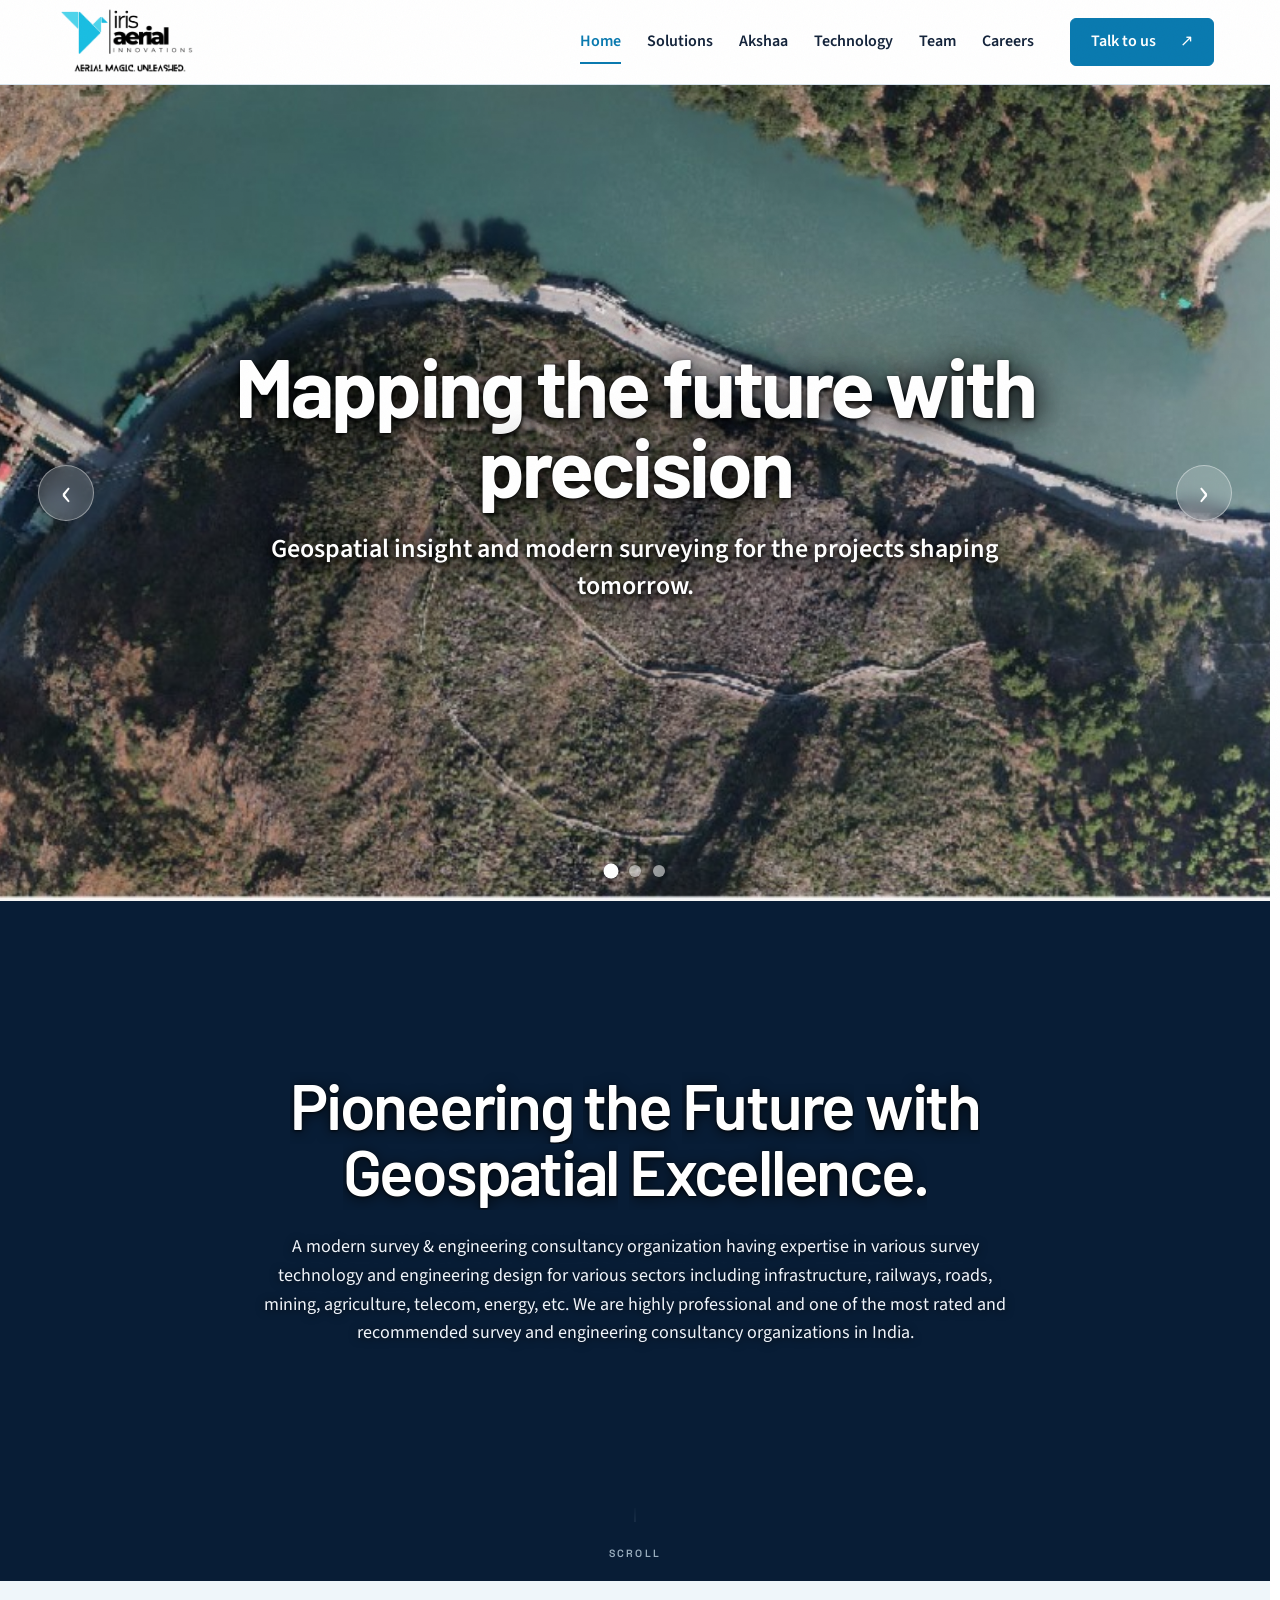
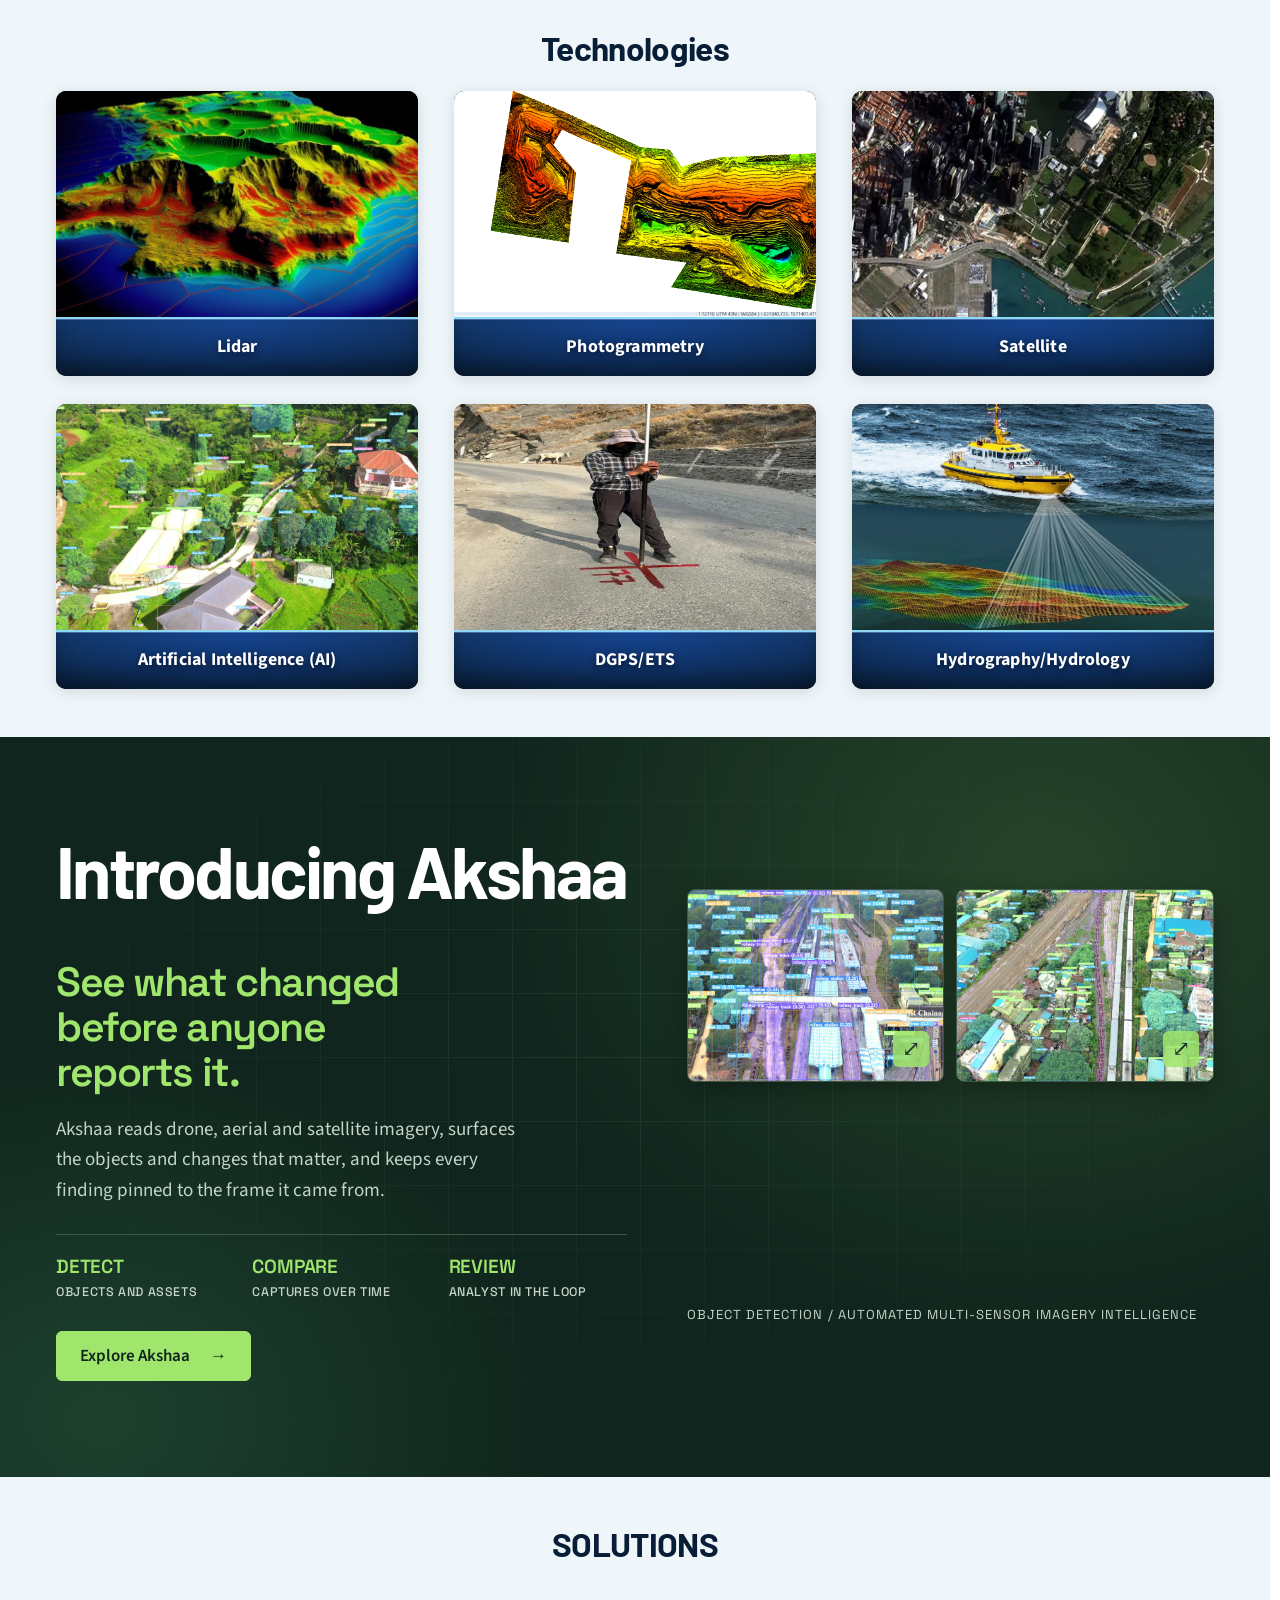
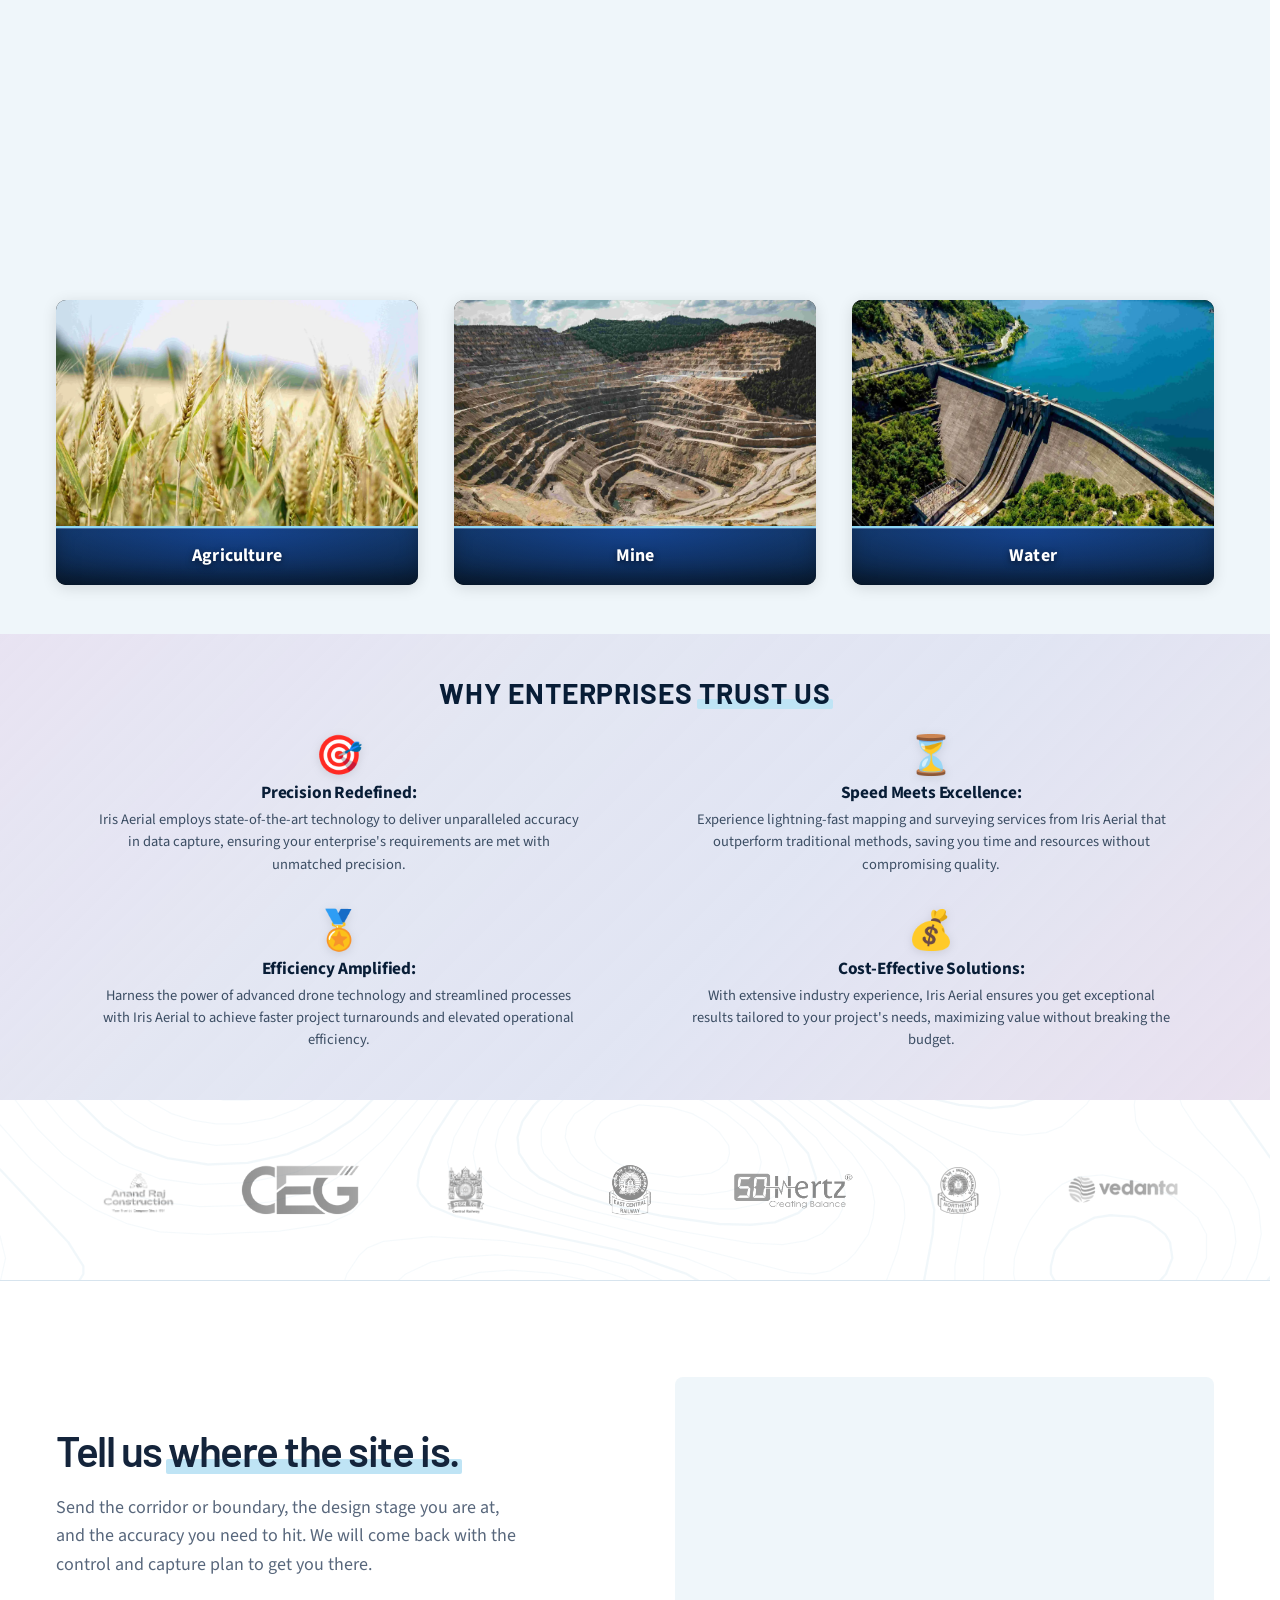
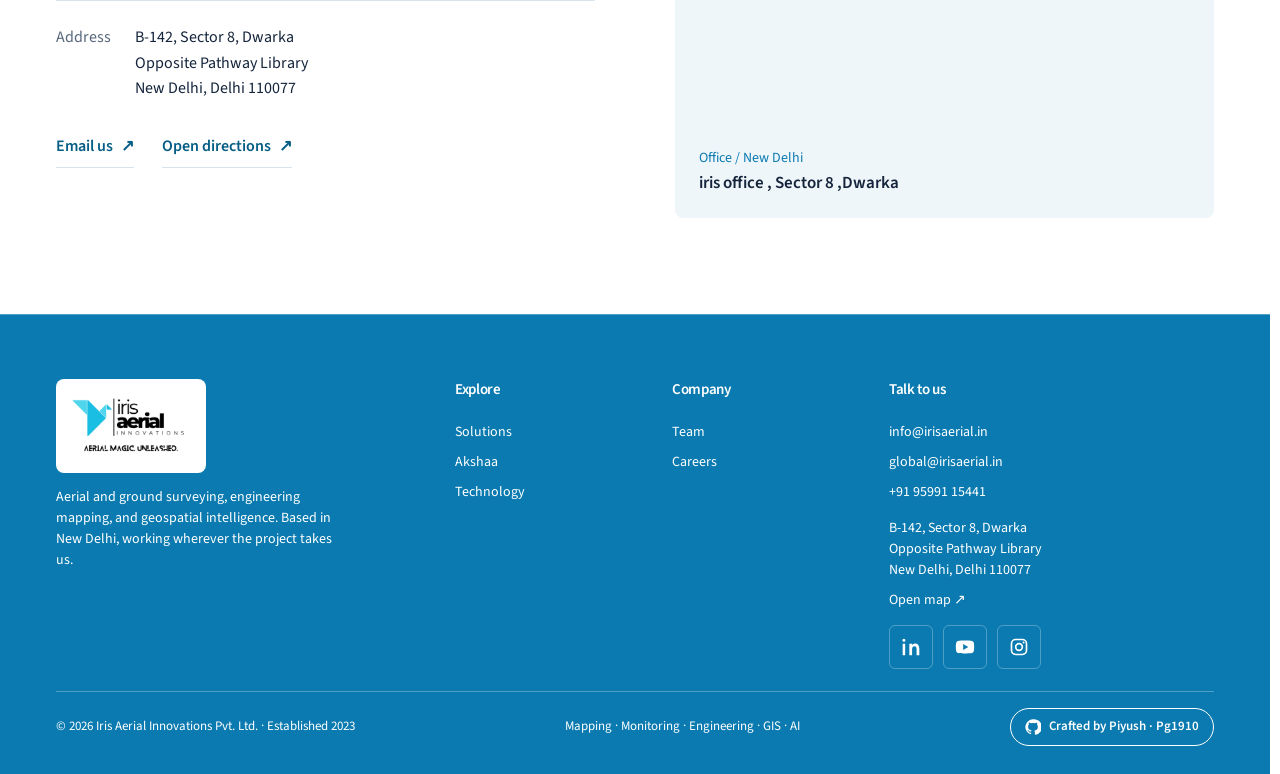
==== commit 6c8dac75: "pre final changes" ====
--- a/index.html
+++ b/index.html
@@ -8,6 +8,10 @@
     content="Iris Aerial Innovations delivers UAV surveying, geospatial intelligence, engineering-grade mapping, and Akshaa AI solutions."
     name="description" />
   <meta content="#0b2a46" name="theme-color" />
+  <script>
+    // Previewers often report "reduce motion" from the OS; default to full motion unless set explicitly.
+    if (!document.documentElement.dataset.motion) document.documentElement.dataset.motion = "full";
+  </script>
   <title>
     Iris Aerial Innovations | Surveying, mapping &amp; geospatial intelligence
   </title>
@@ -17,7 +21,7 @@
   <link href="pages.css" rel="stylesheet" />
   <link href="motion.css" rel="stylesheet" />
   <link href="character.css" rel="stylesheet" />
-  <link href="team.css" rel="stylesheet" />
+  <link href="team.css?v=2" rel="stylesheet" />
   <link href="assets/brand-symbol.png" rel="icon" type="image/png" />
 </head>
 
@@ -89,7 +93,7 @@
         </article>
         <article aria-hidden="true" aria-roledescription="slide" class="home-carousel-slide" inert>
           <img alt="" aria-hidden="true" class="home-carousel-image" loading="lazy"
-            src="assets/akshaa/urban-waterfront.jpg" />
+            src="assets/extra_images/dragon-capsule-snowy-earth.png" />
           <div class="home-carousel-copy">
             <h2>Innovative solutions</h2>
             <p>Empowering better decisions with aerial intelligence and geospatial technology.</p>
@@ -141,7 +145,7 @@
             <article class="home-tech-card">
               <div class="home-tech-card-img">
                 <img alt="Drone photogrammetry aerial surveying and field mapping" height="518" loading="lazy"
-                  src="assets/technology/photogrammetry-drone-survey.png" width="1024" />
+                  src="assets/extra_images/photogram_2.jpeg" width="1024" />
               </div>
               <div class="home-tech-card-label">Photogrammetry</div>
             </article>
@@ -155,14 +159,14 @@
             <article class="home-tech-card">
               <div class="home-tech-card-img">
                 <img alt="Artificial Intelligence (AI) drone system for real-time object detection and geospatial analysis" height="600" loading="lazy"
-                  src="assets/extra_images/avsm.jpg" width="800" />
+                  src="assets/akshaa/urban-park.jpg" width="800" />
               </div>
               <div class="home-tech-card-label">Artificial Intelligence (AI)</div>
             </article>
             <article class="home-tech-card">
               <div class="home-tech-card-img">
                 <img alt="Differential GPS (DGPS) satellite constellation and base station correction workflow" height="308" loading="lazy"
-                  src="assets/technology/dgps-system-diagram.png" width="486" />
+                  src="assets/extra_images/DGPS.webp" width="486" />
               </div>
               <div class="home-tech-card-label">DGPS/ETS</div>
             </article>
@@ -212,25 +216,25 @@
           <div class="change-collage">
             <figure class="change-frame">
               <div class="akshaa-grid-gallery">
-                <button aria-label="Enlarge SAR satellite vessel detections" class="image-open"
+                <button aria-label="Enlarge urban buildings segmentation" class="image-open"
                   onclick="irisPreviewImage(this)" type="button">
-                  <img alt="SAR satellite vessel detections" height="542" loading="lazy"
-                    src="assets/akshaa/akshaa_sar_ship.jpg" width="542" />
-                </button>
-                <button aria-label="Enlarge Aerial vehicle detections in snow terrain" class="image-open"
+                  <img alt="Urban buildings segmentation" height="1080" loading="lazy"
+                    src="assets/akshaa/urban-buildings.jpg" width="1920" />
+                </button>
+                <button aria-label="Enlarge urban rail corridor analysis" class="image-open"
                   onclick="irisPreviewImage(this)" type="button">
-                  <img alt="Aerial vehicle detections in snow terrain" height="525" loading="lazy"
-                    src="assets/akshaa/akshaa_tanks_snow.jpg" width="517" />
-                </button>
-                <button aria-label="Enlarge Highway corridor traffic and vehicle tracking" class="image-open"
+                  <img alt="Urban rail corridor analysis" height="2160" loading="lazy"
+                    src="assets/akshaa/urban-rail.jpg" width="3840" />
+                </button>
+                <button aria-label="Enlarge tank detections" class="image-open"
                   onclick="irisPreviewImage(this)" type="button">
-                  <img alt="Highway corridor traffic and vehicle tracking" height="345" loading="lazy"
-                    src="assets/akshaa/akshaa_traffic_tracking.jpg" width="542" />
-                </button>
-                <button aria-label="Enlarge Harbor cargo ship maritime bounding box detection" class="image-open"
+                  <img alt="Tank detections" height="280" loading="lazy"
+                    src="assets/akshaa/tank-detections.jpeg" width="260" />
+                </button>
+                <button aria-label="Enlarge defence object detection" class="image-open"
                   onclick="irisPreviewImage(this)" type="button">
-                  <img alt="Harbor cargo ship maritime bounding box detection" height="542" loading="lazy"
-                    src="assets/akshaa/akshaa_port_vessel.jpg" width="542" />
+                  <img alt="Defence object detection" height="883" loading="lazy"
+                    src="assets/akshaa/defence-object-detection.jpeg" width="878" />
                 </button>
               </div>
               <figcaption>
@@ -248,14 +252,14 @@
             <a class="home-tech-card" data-page="solutions" href="#solutions" aria-label="Railway Solutions">
               <div class="home-tech-card-img">
                 <img alt="Railway surveying and infrastructure solutions" height="518" loading="lazy"
-                  src="assets/verticals/railway.webp" width="1024" />
+                  src="assets/extra_images/rail_survey.jpg" width="1024" />
               </div>
               <div class="home-tech-card-label">Railway</div>
             </a>
             <a class="home-tech-card" data-page="solutions" href="#solutions" aria-label="Road Solutions">
               <div class="home-tech-card-img">
                 <img alt="Road condition monitoring and highway engineering surveys" height="518" loading="lazy"
-                  src="assets/verticals/road.webp" width="1024" />
+                  src="assets/extra_images/one_design.jpeg" width="1024" />
               </div>
               <div class="home-tech-card-label">Road</div>
             </a>
@@ -973,7 +977,7 @@
                 <button aria-label="Enlarge Iris Aerial colleague with a drone for photographic survey"
                   class="image-open" onclick="irisPreviewImage(this)" type="button">
                   <img alt="Iris Aerial colleague with a drone for photographic survey" height="900" loading="lazy"
-                    src="assets/extra_images/photogram_2.jpeg" width="1350" />
+                    src="assets/extra_images/photo_grammatry.jpeg" width="1350" />
                 </button>
               </figure>
             </article>
@@ -1021,7 +1025,7 @@
                 <button aria-label="Enlarge Differential GPS (DGPS) satellite constellation and base station correction workflow" class="image-open"
                   onclick="irisPreviewImage(this)" type="button">
                   <img alt="Differential GPS (DGPS) satellite constellation and base station correction workflow" height="308" loading="lazy"
-                    src="assets/technology/dgps-system-diagram.png" width="486" />
+                    src="assets/extra_images/control-points-cutout.png" width="486" />
                 </button>
               </figure>
             </article>
@@ -1045,7 +1049,7 @@
                 <button aria-label="Enlarge hydrographic survey vessel mapping seabed bathymetry with multibeam echo sounder"
                   class="image-open" onclick="irisPreviewImage(this)" type="button">
                   <img alt="Hydrographic survey vessel mapping seabed bathymetry with multibeam echo sounder" height="539"
-                    loading="lazy" src="assets/technology/hydrography-multibeam-sonar.jpg" width="1024" />
+                    loading="lazy" src="assets/extra_images/echosounder.jpeg" width="1024" />
                 </button>
               </figure>
             </article>
@@ -1081,33 +1085,32 @@
   <header class="crew-hero">
     <div class="shell crew-opening">
       <div class="crew-copy"><p class="crew-eyebrow">THE IRIS TEAM</p><h1 tabindex="-1">Great work.<br />Even better <span>company.</span></h1><p>From field surveys to final maps, we work side by side—and celebrate the wins along the way.</p><a class="crew-link" href="#team-people">Meet our people <span aria-hidden="true">↘</span></a></div>
-      <div class="crew-snapshots" aria-label="Celebrations with the Iris team"><figure class="scrap-photo" style="--photo-turn:-4deg"><button class="image-open" type="button" onclick="irisPreviewImage(this)" aria-label="Enlarge Good company. Great memories."><img src="assets/fun_team/WhatsApp%20Image%202026-10-22%20at%2012.13.35%20PM.jpeg" alt="Good company. Great memories." loading="eager" width="4080" height="3072" /></button><figcaption>The good days</figcaption></figure>
-<figure class="scrap-photo" style="--photo-turn:3deg"><button class="image-open" type="button" onclick="irisPreviewImage(this)" aria-label="Enlarge Good company. Great memories."><img src="assets/fun_team/WhatsApp%20Image%202026-10-22%20at%2012.13.36%20PM%20(1).jpeg" alt="Good company. Great memories." loading="lazy" width="1201" height="1600" /></button><figcaption>All smiles</figcaption></figure>
-<figure class="scrap-photo" style="--photo-turn:-2deg"><button class="image-open" type="button" onclick="irisPreviewImage(this)" aria-label="Enlarge Good company. Great memories."><img src="assets/fun_team/WhatsApp%20Image%202026-10-22%20at%2012.13.36%20PM.jpeg" alt="Good company. Great memories." loading="lazy" width="4080" height="3072" /></button><figcaption>Our kind of team</figcaption></figure>
-<figure class="scrap-photo" style="--photo-turn:4deg"><button class="image-open" type="button" onclick="irisPreviewImage(this)" aria-label="Enlarge Good company. Great memories."><img src="assets/fun_team/WhatsApp%20Image%202026-10-22%20at%2012.13.37%20PM%20(1).jpeg" alt="Good company. Great memories." loading="lazy" width="1201" height="1600" /></button><figcaption>Together, always</figcaption></figure>
-<figure class="scrap-photo" style="--photo-turn:-3deg"><button class="image-open" type="button" onclick="irisPreviewImage(this)" aria-label="Enlarge Good company. Great memories."><img src="assets/fun_team/WhatsApp%20Image%202026-10-22%20at%2012.13.37%20PM%20(2).jpeg" alt="Good company. Great memories." loading="lazy" width="1201" height="1600" /></button><figcaption>More than colleagues</figcaption></figure>
-<figure class="scrap-photo" style="--photo-turn:2deg"><button class="image-open" type="button" onclick="irisPreviewImage(this)" aria-label="Enlarge Good company. Great memories."><img src="assets/fun_team/WhatsApp%20Image%202026-10-22%20at%2012.13.38%20PM.jpeg" alt="Good company. Great memories." loading="lazy" width="1280" height="960" /></button><figcaption>Made of moments</figcaption></figure><span class="crew-sticker" aria-hidden="true">Better<br />together ✳</span></div>
+      <div class="crew-snapshots" aria-label="Celebrations with the Iris team">            <figure class="scrap-photo" style="--photo-turn:-4deg"><button class="image-open" type="button" onclick="irisPreviewImage(this)" aria-label="Enlarge All smiles"><img src="assets/fun_team/WhatsApp%20Image%202026-10-22%20at%2012.13.36%20PM%20(1).jpeg" alt="All smiles" loading="eager" width="1201" height="1600" /></button><figcaption>All smiles</figcaption></figure>
+      <figure class="scrap-photo" style="--photo-turn:3deg"><button class="image-open" type="button" onclick="irisPreviewImage(this)" aria-label="Enlarge A day along the railway"><img src="assets/team/2f252ea940bb9266.png" alt="A day along the railway" loading="lazy" width="1350" height="900" /></button><figcaption>A day along the railway</figcaption></figure>
+      <figure class="scrap-photo" style="--photo-turn:2deg"><button class="image-open" type="button" onclick="irisPreviewImage(this)" aria-label="Enlarge A little more colour"><img src="assets/team/holi-office-01.jpg" alt="A little more colour" loading="lazy" width="1200" height="1600" /></button><figcaption>A little more colour</figcaption></figure>
+      <figure class="scrap-photo" style="--photo-turn:-3deg"><button class="image-open" type="button" onclick="irisPreviewImage(this)" aria-label="Enlarge Ready for the next flight"><img src="assets/team/39445f45f58600c1.png" alt="Ready for the next flight" loading="lazy" width="1350" height="900" /></button><figcaption>Ready for the next flight</figcaption></figure>
+      <figure class="scrap-photo" style="--photo-turn:3deg"><button class="image-open" type="button" onclick="irisPreviewImage(this)" aria-label="Enlarge Together, always"><img src="assets/fun_team/WhatsApp%20Image%202026-10-22%20at%2012.13.37%20PM%20(1).jpeg" alt="Together, always" loading="lazy" width="1201" height="1600" /></button><figcaption>Together, always</figcaption></figure>
+      <figure class="scrap-photo" style="--photo-turn:-2deg"><button class="image-open" type="button" onclick="irisPreviewImage(this)" aria-label="Enlarge After-hours innings"><img src="assets/team/cricket-night-01.jpg" alt="After-hours innings" loading="lazy" width="1600" height="1200" /></button><figcaption>After-hours innings</figcaption></figure>
+      <figure class="scrap-photo" style="--photo-turn:4deg"><button class="image-open" type="button" onclick="irisPreviewImage(this)" aria-label="Enlarge The good days"><img src="assets/fun_team/WhatsApp%20Image%202026-10-22%20at%2012.13.35%20PM.jpeg" alt="The good days" loading="lazy" width="4080" height="3072" /></button><figcaption>The good days</figcaption></figure>
+      <figure class="scrap-photo" style="--photo-turn:-3deg"><button class="image-open" type="button" onclick="irisPreviewImage(this)" aria-label="Enlarge Celebrating in full colour"><img src="assets/team/ae6199057d4f4ab5.png" alt="Celebrating in full colour" loading="lazy" width="1350" height="900" /></button><figcaption>Celebrating in full colour</figcaption></figure>
+      <span class="crew-sticker" aria-hidden="true">Better<br />together ✳</span></div>
     </div>
-    <div class="crew-ribbon" aria-hidden="true"><span>FIELD DAYS <b>✳</b> CHAI BREAKS <b>✳</b> BIG IDEAS <b>✳</b> UNO NIGHTS <b>✳</b> ONE TEAM <b>✳</b> FIELD DAYS <b>✳</b> CHAI BREAKS</span></div>
   </header>
   <section class="section people-section" id="team-people"><div class="shell"><div class="crew-section-heading"><div><p class="crew-eyebrow">FAMILIAR FACES. DIFFERENT SUPERPOWERS.</p><h2>The people who<br />make <span>Iris, Iris.</span></h2></div><p>Meet the people bringing their ideas, expertise and everyday energy to every project.</p></div><div class="people-grid" id="team-grid"></div></div></section>
-  <section class="crew-album section" aria-labelledby="crew-album-title"><div class="shell"><div class="crew-section-heading"><div><p class="crew-eyebrow">LIFE, BETWEEN THE DEADLINES</p><h2 id="crew-album-title">A little work.<br /><span>A lot of us.</span></h2></div><p>Chai breaks, cricket, Holi and expo trips. The moments that make us a team. Tap a photo for a closer look.</p></div><div class="crew-photo-wall"><figure class="album-photo" style="--photo-turn:-4deg"><button class="image-open" type="button" onclick="irisPreviewImage(this)" aria-label="Enlarge On site with the survey crew"><img src="assets/team/1dc4800c8d9a5e20.png" alt="On site with the survey crew" loading="lazy" width="1350" height="900" /></button><figcaption>On site with the survey crew</figcaption></figure>
-<figure class="album-photo" style="--photo-turn:3deg"><button class="image-open" type="button" onclick="irisPreviewImage(this)" aria-label="Enlarge A day along the railway"><img src="assets/team/2f252ea940bb9266.png" alt="A day along the railway" loading="lazy" width="1350" height="900" /></button><figcaption>A day along the railway</figcaption></figure>
-<figure class="album-photo" style="--photo-turn:-2deg"><button class="image-open" type="button" onclick="irisPreviewImage(this)" aria-label="Enlarge Ready for the next flight"><img src="assets/team/39445f45f58600c1.png" alt="Ready for the next flight" loading="lazy" width="1350" height="900" /></button><figcaption>Ready for the next flight</figcaption></figure>
-<figure class="album-photo" style="--photo-turn:4deg"><button class="image-open" type="button" onclick="irisPreviewImage(this)" aria-label="Enlarge Taking Iris to the expo"><img src="assets/team/3e1364431e53f40d.webp" alt="Taking Iris to the expo" loading="lazy" width="1350" height="900" /></button><figcaption>Taking Iris to the expo</figcaption></figure>
-<figure class="album-photo" style="--photo-turn:-3deg"><button class="image-open" type="button" onclick="irisPreviewImage(this)" aria-label="Enlarge Out in the field, together"><img src="assets/team/5ce2b499e359e801.png" alt="Out in the field, together" loading="lazy" width="1350" height="900" /></button><figcaption>Out in the field, together</figcaption></figure>
-<figure class="album-photo" style="--photo-turn:2deg"><button class="image-open" type="button" onclick="irisPreviewImage(this)" aria-label="Enlarge A team day out"><img src="assets/team/81d71adfcda1d4e1.png" alt="A team day out" loading="lazy" width="1350" height="900" /></button><figcaption>A team day out</figcaption></figure>
-<figure class="album-photo" style="--photo-turn:-4deg"><button class="image-open" type="button" onclick="irisPreviewImage(this)" aria-label="Enlarge Celebrating in full colour"><img src="assets/team/ae6199057d4f4ab5.png" alt="Celebrating in full colour" loading="lazy" width="1350" height="900" /></button><figcaption>Celebrating in full colour</figcaption></figure>
-<figure class="album-photo" style="--photo-turn:3deg"><button class="image-open" type="button" onclick="irisPreviewImage(this)" aria-label="Enlarge After-hours innings"><img src="assets/team/cricket-night-01.jpg" alt="After-hours innings" loading="lazy" width="1600" height="1200" /></button><figcaption>After-hours innings</figcaption></figure>
-<figure class="album-photo" style="--photo-turn:-2deg"><button class="image-open" type="button" onclick="irisPreviewImage(this)" aria-label="Enlarge Sharing ideas beyond the office"><img src="assets/team/e87c7603498ffcc7.png" alt="Sharing ideas beyond the office" loading="lazy" width="1350" height="900" /></button><figcaption>Sharing ideas beyond the office</figcaption></figure>
-<figure class="album-photo" style="--photo-turn:4deg"><button class="image-open" type="button" onclick="irisPreviewImage(this)" aria-label="Enlarge New faces, new conversations"><img src="assets/team/e96206adfb4eaf76.webp" alt="New faces, new conversations" loading="lazy" width="1350" height="900" /></button><figcaption>New faces, new conversations</figcaption></figure>
-<figure class="album-photo" style="--photo-turn:-3deg"><button class="image-open" type="button" onclick="irisPreviewImage(this)" aria-label="Enlarge Iris, out in the world"><img src="assets/team/expo-booth-01.jpg" alt="Iris, out in the world" loading="lazy" width="1600" height="1200" /></button><figcaption>Iris, out in the world</figcaption></figure>
-<figure class="album-photo" style="--photo-turn:2deg"><button class="image-open" type="button" onclick="irisPreviewImage(this)" aria-label="Enlarge Meeting beyond the office"><img src="assets/team/expo-booth-02.jpg" alt="Meeting beyond the office" loading="lazy" width="1600" height="1201" /></button><figcaption>Meeting beyond the office</figcaption></figure>
-<figure class="album-photo" style="--photo-turn:-4deg"><button class="image-open" type="button" onclick="irisPreviewImage(this)" aria-label="Enlarge Making plans on the ground"><img src="assets/team/f278a052b852ee6b.png" alt="Making plans on the ground" loading="lazy" width="1350" height="900" /></button><figcaption>Making plans on the ground</figcaption></figure>
-<figure class="album-photo" style="--photo-turn:3deg"><button class="image-open" type="button" onclick="irisPreviewImage(this)" aria-label="Enlarge A different kind of fieldwork"><img src="assets/team/football-night-01.jpg" alt="A different kind of fieldwork" loading="lazy" width="1600" height="1200" /></button><figcaption>A different kind of fieldwork</figcaption></figure>
-<figure class="album-photo" style="--photo-turn:-2deg"><button class="image-open" type="button" onclick="irisPreviewImage(this)" aria-label="Enlarge A little more colour"><img src="assets/team/holi-office-01.jpg" alt="A little more colour" loading="lazy" width="1200" height="1600" /></button><figcaption>A little more colour</figcaption></figure>
-<figure class="album-photo" style="--photo-turn:4deg"><button class="image-open" type="button" onclick="irisPreviewImage(this)" aria-label="Enlarge One more round of UNO"><img src="assets/team/iris_fun23.jpeg" alt="One more round of UNO" loading="lazy" width="1280" height="960" /></button><figcaption>One more round of UNO</figcaption></figure>
-<figure class="album-photo" style="--photo-turn:-3deg"><button class="image-open" type="button" onclick="irisPreviewImage(this)" aria-label="Enlarge Between the busy days"><img src="assets/team/office-conversation.jpeg" alt="Between the busy days" loading="lazy" width="580" height="1280" /></button><figcaption>Between the busy days</figcaption></figure></div><div class="crew-close"><p>Your next team photo<br />could be with us.</p><a class="crew-link" href="#careers">Explore careers <span aria-hidden="true">↗</span></a></div></div></section>
+  <section class="crew-album section" aria-labelledby="crew-album-title"><div class="shell"><div class="crew-section-heading"><div><p class="crew-eyebrow">LIFE, BETWEEN THE DEADLINES</p><h2 id="crew-album-title">A little work.<br /><span>A lot of us.</span></h2></div><p>Chai breaks, cricket, Holi and expo trips. The moments that make us a team. Tap a photo for a closer look.</p></div>      <div class="crew-photo-wall"><figure class="album-photo" style="--photo-turn:-4deg"><button class="image-open" type="button" onclick="irisPreviewImage(this)" aria-label="Enlarge Meeting beyond the office"><img src="assets/team/expo-booth-02.jpg" alt="Meeting beyond the office" loading="lazy" width="1600" height="1201" /></button><figcaption>Meeting beyond the office</figcaption></figure>
+  <figure class="album-photo" style="--photo-turn:-2deg"><button class="image-open" type="button" onclick="irisPreviewImage(this)" aria-label="Enlarge One more round of UNO"><img src="assets/team/iris_fun23.jpeg" alt="One more round of UNO" loading="lazy" width="1280" height="960" /></button><figcaption>One more round of UNO</figcaption></figure>
+  <figure class="album-photo" style="--photo-turn:4deg"><button class="image-open" type="button" onclick="irisPreviewImage(this)" aria-label="Enlarge Making plans on the ground"><img src="assets/team/f278a052b852ee6b.png" alt="Making plans on the ground" loading="lazy" width="1350" height="900" /></button><figcaption>Making plans on the ground</figcaption></figure>
+  <figure class="album-photo" style="--photo-turn:-4deg"><button class="image-open" type="button" onclick="irisPreviewImage(this)" aria-label="Enlarge Iris, out in the world"><img src="assets/team/expo-booth-01.jpg" alt="Iris, out in the world" loading="lazy" width="1600" height="1200" /></button><figcaption>Iris, out in the world</figcaption></figure>
+  <figure class="album-photo" style="--photo-turn:3deg"><button class="image-open" type="button" onclick="irisPreviewImage(this)" aria-label="Enlarge New faces, new conversations"><img src="assets/team/e96206adfb4eaf76.webp" alt="New faces, new conversations" loading="lazy" width="1350" height="900" /></button><figcaption>New faces, new conversations</figcaption></figure>
+  <figure class="album-photo" style="--photo-turn:-2deg"><button class="image-open" type="button" onclick="irisPreviewImage(this)" aria-label="Enlarge Out in the field, together"><img src="assets/team/5ce2b499e359e801.png" alt="Out in the field, together" loading="lazy" width="1350" height="900" /></button><figcaption>Out in the field, together</figcaption></figure>
+  <figure class="album-photo" style="--photo-turn:-3deg"><button class="image-open" type="button" onclick="irisPreviewImage(this)" aria-label="Enlarge More than colleagues"><img src="assets/fun_team/WhatsApp%20Image%202026-10-22%20at%2012.13.37%20PM%20(2).jpeg" alt="More than colleagues" loading="lazy" width="1201" height="1600" /></button><figcaption>More than colleagues</figcaption></figure>
+  <figure class="album-photo" style="--photo-turn:2deg"><button class="image-open" type="button" onclick="irisPreviewImage(this)" aria-label="Enlarge Made of moments"><img src="assets/fun_team/WhatsApp%20Image%202026-10-22%20at%2012.13.38%20PM.jpeg" alt="Made of moments" loading="lazy" width="1280" height="960" /></button><figcaption>Made of moments</figcaption></figure>
+  <figure class="album-photo" style="--photo-turn:-4deg"><button class="image-open" type="button" onclick="irisPreviewImage(this)" aria-label="Enlarge Taking Iris to the expo"><img src="assets/team/3e1364431e53f40d.webp" alt="Taking Iris to the expo" loading="lazy" width="1350" height="900" /></button><figcaption>Taking Iris to the expo</figcaption></figure>
+  <figure class="album-photo" style="--photo-turn:3deg"><button class="image-open" type="button" onclick="irisPreviewImage(this)" aria-label="Enlarge Sharing ideas beyond the office"><img src="assets/team/e87c7603498ffcc7.png" alt="Sharing ideas beyond the office" loading="lazy" width="1350" height="900" /></button><figcaption>Sharing ideas beyond the office</figcaption></figure>
+  <figure class="album-photo" style="--photo-turn:-2deg"><button class="image-open" type="button" onclick="irisPreviewImage(this)" aria-label="Enlarge A different kind of fieldwork"><img src="assets/team/football-night-01.jpg" alt="A different kind of fieldwork" loading="lazy" width="1600" height="1200" /></button><figcaption>A different kind of fieldwork</figcaption></figure>
+  <figure class="album-photo" style="--photo-turn:4deg"><button class="image-open" type="button" onclick="irisPreviewImage(this)" aria-label="Enlarge A team day out"><img src="assets/team/81d71adfcda1d4e1.png" alt="A team day out" loading="lazy" width="1350" height="900" /></button><figcaption>A team day out</figcaption></figure>
+  <figure class="album-photo" style="--photo-turn:-3deg"><button class="image-open" type="button" onclick="irisPreviewImage(this)" aria-label="Enlarge Our kind of team"><img src="assets/fun_team/WhatsApp%20Image%202026-10-22%20at%2012.13.36%20PM.jpeg" alt="Our kind of team" loading="lazy" width="4080" height="3072" /></button><figcaption>Our kind of team</figcaption></figure>
+  </div><div class="crew-close"><p>Your next team photo<br />could be with us.</p><a class="crew-link" href="#careers">Explore careers <span aria-hidden="true">↗</span></a></div></div></section>
 </section>
     <section class="page" hidden="" id="careers">
       <header class="page-hero">
@@ -1513,6 +1516,12 @@
           Iris Aerial Innovations Pvt. Ltd. · Established 2023
         </span>
         <span> Mapping · Monitoring · Engineering · GIS · AI </span>
+        <a class="credit-button" href="https://github.com/Pg1910" rel="noreferrer" target="_blank">
+          <svg aria-hidden="true" fill="currentColor" height="16" viewBox="0 0 24 24" width="16">
+            <path d="M12 .5a11.5 11.5 0 0 0-3.6 22.4c.6.1.8-.3.8-.6v-2c-3.2.7-3.9-1.5-3.9-1.5-.5-1.3-1.3-1.7-1.3-1.7-1-.7.1-.7.1-.7 1.2.1 1.8 1.2 1.8 1.2 1 1.8 2.7 1.3 3.3 1 .1-.7.4-1.3.7-1.6-2.6-.3-5.3-1.300-5.3-5.700 0-1.300.5-2.300 1.200-3.100-.1-.3-.5-1.500.1-3.100 0 0 1-.3 3.200 1.200a11 11 0 0 1 5.800 0C17 5.300 18 5.600 18 5.600c.6 1.600.2 2.800.1 3.100.8.800 1.200 1.800 1.200 3.100 0 4.400-2.700 5.400-5.300 5.700.4.400.8 1.100.8 2.200v3.300c0 .3.2.7.8.6A11.500 11.500 0 0 0 12 .5Z"></path>
+          </svg>
+          Crafted by Piyush · Pg1910
+        </a>
       </div>
     </div>
   </footer>
--- a/pages.css
+++ b/pages.css
@@ -1,3896 +1,3966 @@
-/* Page composition. Shared tokens and accessible controls live in styles.css. */
-.home-carousel {
-  position: relative;
-  min-height: clamp(480px, calc(100svh - var(--header)), 820px);
-  overflow: hidden;
-  isolation: isolate;
-  color: var(--white);
-  background: var(--navy);
-}
-.home-carousel::after {
-  position: absolute;
-  z-index: 1;
-  inset: 0;
-  background: transparent;
-  content: "";
-  pointer-events: none;
-}
-.home-carousel-slide {
-  position: absolute;
-  inset: 0;
-  display: grid;
-  place-items: center;
-  opacity: 0;
-  visibility: hidden;
-  transition:
-    opacity 1000ms cubic-bezier(0.25, 1, 0.5, 1),
-    visibility 1000ms;
-}
-.home-carousel-slide.is-active {
-  z-index: 1;
-  opacity: 1;
-  visibility: visible;
-}
-.home-carousel-image {
-  position: absolute;
-  inset: 0;
-  width: 100%;
-  height: 100%;
-  object-fit: cover;
-  transform: scale(1.07);
-  transition: transform 5s ease-out;
-}
-.home-carousel-slide.is-active .home-carousel-image {
-  transform: scale(1);
-}
-.home-carousel-copy {
-  position: relative;
-  z-index: 2;
-  width: min(100%, 1000px);
-  padding: 40px 100px 76px;
-  text-align: center;
-  text-shadow: 0 2px 4px rgba(0, 0, 0, 0.85), 0 4px 24px rgba(0, 0, 0, 0.75);
-  transform: translateY(12px);
-  opacity: 0;
-  transition: transform 800ms cubic-bezier(0.22, 1, 0.36, 1), opacity 800ms ease;
-}
-.home-carousel-slide.is-active .home-carousel-copy {
-  transform: translateY(0);
-  opacity: 1;
-}
-.home-carousel-copy h2 {
-  max-width: 950px;
-  margin: 0 auto 24px;
-  color: #ffffff !important;
-  font-weight: 700;
-  font-size: clamp(42px, 7vw, 82px);
-  line-height: 0.98;
-  letter-spacing: -0.035em;
-  text-shadow: 0 2px 4px rgba(0, 0, 0, 0.9), 0 4px 24px rgba(0, 0, 0, 0.85), 0 0 50px rgba(0, 0, 0, 0.65);
-}
-.home-carousel-copy p {
-  max-width: 760px;
-  margin: 0 auto;
-  color: #ffffff !important;
-  font-weight: 600;
-  font-size: clamp(18px, 2.1vw, 26px);
-  line-height: 1.45;
-  text-shadow: 0 2px 4px rgba(0, 0, 0, 0.9), 0 3px 18px rgba(0, 0, 0, 0.85), 0 0 32px rgba(0, 0, 0, 0.65);
-}
-.home-carousel-arrow {
-  position: absolute;
-  z-index: 3;
-  top: 50%;
-  display: grid;
-  width: 56px;
-  height: 56px;
+/* Page composition. Shared tokens and accessible controls live in styles.css. */
+.home-carousel {
+  position: relative;
+  min-height: clamp(480px, calc(100svh - var(--header)), 820px);
+  overflow: hidden;
+  isolation: isolate;
+  color: var(--white);
+  background: var(--navy);
+}
+.home-carousel::after {
+  position: absolute;
+  z-index: 1;
+  inset: 0;
+  background: transparent;
+  content: "";
+  pointer-events: none;
+}
+.home-carousel-slide {
+  position: absolute;
+  inset: 0;
+  display: grid;
+  place-items: center;
+  opacity: 0;
+  visibility: hidden;
+  transition:
+    opacity 1000ms cubic-bezier(0.25, 1, 0.5, 1),
+    visibility 1000ms;
+}
+.home-carousel-slide.is-active {
+  z-index: 1;
+  opacity: 1;
+  visibility: visible;
+}
+.home-carousel-image {
+  position: absolute;
+  inset: 0;
+  width: 100%;
+  height: 100%;
+  object-fit: cover;
+  transform: scale(1.07);
+  transition: transform 5s ease-out;
+}
+.home-carousel-slide.is-active .home-carousel-image {
+  transform: scale(1);
+}
+.home-carousel-copy {
+  position: relative;
+  z-index: 2;
+  width: min(100%, 1000px);
+  padding: 40px 100px 76px;
+  text-align: center;
+  text-shadow: 0 2px 4px rgba(0, 0, 0, 0.85), 0 4px 24px rgba(0, 0, 0, 0.75);
+  transform: translateY(12px);
+  opacity: 0;
+  transition: transform 800ms cubic-bezier(0.22, 1, 0.36, 1), opacity 800ms ease;
+}
+.home-carousel-slide.is-active .home-carousel-copy {
+  transform: translateY(0);
+  opacity: 1;
+}
+.home-carousel-copy h2 {
+  max-width: 950px;
+  margin: 0 auto 24px;
+  color: #ffffff !important;
+  font-weight: 700;
+  font-size: clamp(42px, 7vw, 82px);
+  line-height: 0.98;
+  letter-spacing: -0.035em;
+  text-shadow: 0 2px 4px rgba(0, 0, 0, 0.9), 0 4px 24px rgba(0, 0, 0, 0.85), 0 0 50px rgba(0, 0, 0, 0.65);
+}
+.home-carousel-copy p {
+  max-width: 760px;
+  margin: 0 auto;
+  color: #ffffff !important;
+  font-weight: 600;
+  font-size: clamp(18px, 2.1vw, 26px);
+  line-height: 1.45;
+  text-shadow: 0 2px 4px rgba(0, 0, 0, 0.9), 0 3px 18px rgba(0, 0, 0, 0.85), 0 0 32px rgba(0, 0, 0, 0.65);
+}
+.home-carousel-arrow {
+  position: absolute;
+  z-index: 3;
+  top: 50%;
+  display: grid;
+  width: 56px;
+  height: 56px;
+  padding: 0;
+  place-items: center;
+  border: 1px solid rgba(255, 255, 255, 0.4);
+  border-radius: 50%;
+  color: var(--white);
+  background: rgba(255, 255, 255, 0.18);
+  font: 400 40px/1 var(--font-body);
+  transform: translateY(-50%);
+  transition:
+    background 180ms ease,
+    border-color 180ms ease,
+    transform 180ms ease;
+  cursor: pointer;
+  backdrop-filter: blur(8px);
+}
+.home-carousel-arrow:hover {
+  border-color: var(--white);
+  background: rgba(255, 255, 255, 0.3);
+  transform: translateY(-50%) scale(1.06);
+}
+.home-carousel-previous {
+  left: clamp(18px, 3vw, 48px);
+}
+.home-carousel-next {
+  right: clamp(18px, 3vw, 48px);
+}
+.home-carousel-controls {
+  position: absolute;
+  z-index: 3;
+  right: 20px;
+  bottom: 24px;
+  left: 20px;
+  display: flex;
+  align-items: center;
+  justify-content: center;
+  gap: 18px;
+  pointer-events: none;
+}
+.home-carousel-dots {
+  display: flex;
+  align-items: center;
+  justify-content: center;
+  gap: 12px;
+}
+.home-carousel-dot {
+  width: 12px;
+  height: 12px;
+  padding: 0;
+  border: 0;
+  border-radius: 50%;
+  background: rgba(255, 255, 255, 0.55);
+  cursor: pointer;
+  pointer-events: auto;
+  transition:
+    background 180ms ease,
+    transform 180ms ease;
+}
+.home-carousel-dot[aria-current="true"] {
+  background: var(--white);
+  transform: scale(1.25);
+}
+.home-carousel-toggle {
+  display: none !important;
+}
+.home-carousel :focus-visible {
+  outline: 3px solid var(--white);
+  outline-offset: 4px;
+}
+
+.hero {
+  position: relative;
+  isolation: isolate;
+  background: var(--navy);
+  color: var(--white);
+}
+.hero-grid {
+  position: relative;
+  width: 100%;
+  min-height: 680px;
+  display: flex;
+  align-items: center;
+}
+.hero-copy {
+  position: relative;
+  z-index: 2;
+  width: min(700px, 58%);
+  padding: 80px 32px 110px
+    max(var(--gutter), calc((100vw - var(--content)) / 2));
+}
+.hero-copy h1 {
+  font-size: clamp(52px, 5.2vw, 76px);
+  line-height: 1.02;
+  color: var(--white);
+  margin-bottom: 28px;
+  text-shadow: 0 2px 14px rgba(0, 0, 0, 0.75), 0 1px 3px rgba(0, 0, 0, 0.85);
+}
+.hero-copy > p {
+  max-width: 450px;
+  color: #f0f4fa;
+  font-size: 19px;
+  margin-bottom: 32px;
+  text-shadow: 0 1px 8px rgba(0, 0, 0, 0.75);
+}
+.hero-actions {
+  display: flex;
+  flex-wrap: wrap;
+  gap: 12px;
+}
+.hero-actions .primary {
+  background: var(--white);
+  color: var(--navy);
+}
+.hero-actions .primary:hover {
+  background: var(--accent);
+}
+.hero-actions .secondary {
+  border-color: var(--dark-line);
+  color: var(--white);
+}
+.hero-actions .secondary:hover {
+  background: var(--navy2);
+  border-color: var(--white);
+}
+.hero :focus-visible {
+  outline-color: var(--accent);
+}
+.project-atlas {
+  position: absolute;
+  inset: 0;
+  z-index: 0;
+  background: var(--navy);
+}
+.project-atlas::after {
+  content: "";
+  position: absolute;
+  inset: 0;
+  pointer-events: none;
+  background: transparent;
+  display: none;
+}
+.atlas-frame {
+  position: absolute;
+  inset: 0;
+  visibility: hidden;
+  pointer-events: none;
+}
+.atlas-frame.active {
+  visibility: visible;
+}
+.atlas-frame img,
+.project-atlas video,
+.hero-video {
+  width: 100%;
+  height: 100%;
+  object-fit: cover;
+  object-position: 70% 52%;
+}
+.atlas-caption {
+  position: absolute;
+  z-index: 1;
+  right: max(var(--gutter), calc((100vw - var(--content)) / 2));
+  bottom: 100px;
+  max-width: 360px;
+  text-align: right;
+}
+.atlas-caption strong {
+  font: 500 16px/1.45 var(--font-body);
+  color: var(--white);
+}
+.atlas-head {
+  position: absolute;
+  width: 1px;
+  height: 1px;
+  overflow: hidden;
+  clip-path: inset(50%);
+}
+.atlas-controls {
+  position: absolute;
+  z-index: 2;
+  display: flex;
+  align-items: center;
+  gap: 8px;
+  right: max(var(--gutter), calc((100vw - var(--content)) / 2));
+  bottom: 36px;
+}
+.atlas-control {
+  background: rgba(8, 29, 54, 0.75);
+  border-color: var(--dark-line);
+  color: var(--white);
+}
+.atlas-control:hover {
+  background: var(--white);
+  color: var(--navy);
+  border-color: var(--white);
+}
+.atlas-dots {
+  margin-left: 8px;
+}
+.atlas-dot::before {
+  background: var(--on-dark);
+}
+.atlas-dot.active::before,
+.atlas-dot:hover::before {
+  background: var(--accent);
+}
+.client-band {
+  padding: 40px var(--gutter);
+  border-bottom: 1px solid var(--line);
+}
+.client-band .shell {
+  width: 100%;
+  display: grid;
+  grid-template-columns: 110px minmax(0, 1fr);
+  gap: 32px;
+  align-items: center;
+}
+.client-title {
+  font-size: 16px;
+  color: var(--muted);
+  margin: 0;
+}
+.client-set {
+  display: grid;
+  grid-template-columns: repeat(9, minmax(0, 1fr));
+  gap: 24px;
+  align-items: center;
+}
+.client-logo {
+  display: grid;
+  place-items: center;
+  height: 54px;
+}
+.client-logo img {
+  max-width: 96px;
+  max-height: 44px;
+  object-fit: contain;
+}
+.client-logo span {
+  display: none;
+}
+/* ── Home Technologies Section ─────────────────────────────────── */
+.home-technologies {
+  padding-block: clamp(30px, 3.8vw, 50px);
+  background: var(--mist);
+}
+.home-technologies .shell {
+  max-width: 1180px;
+}
+.home-tech-heading {
+  margin: 0 0 clamp(16px, 1.9vw, 28px);
+  color: var(--navy);
+  font-size: clamp(24px, 2.6vw, 36px);
+  font-weight: 700;
+  text-align: center;
+  letter-spacing: -0.02em;
+}
+.home-tech-grid {
+  display: grid;
+  grid-template-columns: repeat(3, 1fr);
+  column-gap: clamp(24px, 2.8vw, 38px);
+  row-gap: clamp(18px, 2.2vw, 28px);
+}
+.home-tech-card {
+  position: relative;
+  display: block;
+  text-decoration: none;
+  color: inherit;
+  cursor: pointer;
+  overflow: hidden;
+  border-radius: 10px;
+  background: #111;
+  box-shadow: 0 3px 15px rgba(0, 0, 0, 0.12);
+  transition: transform 280ms ease, box-shadow 280ms ease;
+}
+.home-tech-card:hover {
+  transform: translateY(-3px);
+  box-shadow: 0 9px 27px rgba(0, 0, 0, 0.2);
+}
+.home-tech-card:focus-visible {
+  outline: 2px solid var(--accent);
+  outline-offset: 3px;
+}
+.home-tech-card-img {
+  position: relative;
+  aspect-ratio: 16 / 10;
+  overflow: hidden;
+}
+.home-tech-card-img img {
+  display: block;
+  width: 100%;
+  height: 100%;
+  object-fit: cover;
+  transition: transform 400ms ease;
+}
+.home-tech-card:hover .home-tech-card-img img {
+  transform: scale(1.05);
+}
+.home-tech-card-label {
+  padding: 8px 12px;
+  background: linear-gradient(180deg, rgba(17, 17, 17, 0.95), #111);
+  color: #fff;
+  font-family: var(--head);
+  font-size: clamp(12px, 1vw, 14.5px);
+  font-weight: 700;
+  text-align: center;
+  letter-spacing: 0.01em;
+}
+
+#home-tech-title ~ .home-tech-grid .home-tech-card-label,
+.home-technologies .home-tech-card-label {
+  padding: 14px 16px;
+  background:
+    radial-gradient(120% 220% at 50% 0%, rgba(25, 89, 209, 0.45), transparent 60%),
+    linear-gradient(180deg, #12335c 0%, #081d36 100%);
+  border-top: 2px solid var(--accent);
+  box-shadow: inset 0 1px 0 rgba(168, 204, 255, 0.35), inset 0 -10px 18px rgba(0, 0, 0, 0.25);
+  text-shadow: 0 2px 6px rgba(0, 0, 0, 0.55);
+  font-size: clamp(16px, 1.4vw, 20px);
+}
+.home-technologies:not(.home-solutions-verticals) .home-tech-card:nth-child(2) .home-tech-card-img img {
+  filter: brightness(1.3) contrast(1.05) saturate(1.1);
+}
+.home-technologies:not(.home-solutions-verticals) .home-tech-card:hover .home-tech-card-img img {
+  transform: scale(1.05);
+}
+.home-technologies:not(.home-solutions-verticals) .home-tech-card:nth-child(3) .home-tech-card-img img {
+  transform: scale(2);
+}
+.home-technologies:not(.home-solutions-verticals) .home-tech-card:nth-child(3):hover .home-tech-card-img img {
+  transform: scale(2.1);
+}
++.home-technologies:not(.home-solutions-verticals) .home-tech-card:nth-child(5) .home-tech-card-img img {
+  transform: scale(1.25);
+}
+.home-technologies:not(.home-solutions-verticals) .home-tech-card:nth-child(5):hover .home-tech-card-img img {
+  transform: scale(1.32);
+}
+
+/* ── Why Enterprises Trust Us ──────────────────────────────────── */
+.enterprise-trust {
+  position: relative;
+  overflow: hidden;
+  padding-block: clamp(28px, 3.5vw, 44px);
+  background:
+    linear-gradient(135deg,
+      rgba(220, 210, 240, 0.4) 0%,
+      rgba(200, 210, 240, 0.3) 30%,
+      rgba(180, 200, 240, 0.25) 60%,
+      rgba(220, 200, 230, 0.35) 100%),
+    #f0eff4;
+}
+.enterprise-trust .shell {
+  max-width: 1140px;
+}
+.enterprise-trust-heading {
+  margin: 0 0 clamp(16px, 2vw, 24px);
+  color: var(--navy);
+  font-size: clamp(22px, 2.2vw, 32px);
+  font-weight: 700;
+  text-align: center;
+  text-transform: uppercase;
+  letter-spacing: 0.03em;
+}
+.enterprise-trust-grid {
+  display: grid;
+  grid-template-columns: repeat(2, 1fr);
+  gap: clamp(16px, 2.2vw, 28px) clamp(28px, 3.5vw, 56px);
+}
+.trust-item {
+  display: flex;
+  flex-direction: column;
+  align-items: center;
+  text-align: center;
+  padding: 4px 16px;
+}
+.trust-emoji {
+  display: block;
+  font-size: clamp(34px, 3vw, 44px);
+  line-height: 1;
+  margin-bottom: 8px;
+  filter: drop-shadow(0 2px 5px rgba(0, 0, 0, 0.1));
+}
+.trust-item h3 {
+  margin: 0 0 6px;
+  color: var(--navy);
+  font-family: var(--head);
+  font-size: clamp(17px, 1.35vw, 21px);
+  font-weight: 700;
+  letter-spacing: -0.01em;
+}
+.trust-item p {
+  margin: 0;
+  color: #3b4d63;
+  font-size: clamp(14.5px, 1.05vw, 16px);
+  line-height: 1.55;
+  max-width: 480px;
+}
+.home-projects {
+  background: var(--mist);
+}
+.project-grid {
+  display: grid;
+  grid-template-columns: 1fr 1fr;
+  gap: 40px 32px;
+}
+.project-story {
+  min-width: 0;
+}
+.project-story:first-child {
+  grid-column: 1/-1;
+  display: grid;
+  grid-template-columns: 1.25fr 0.75fr;
+  background: var(--white);
+  border-radius: var(--r);
+  overflow: hidden;
+}
+.project-story .image-open {
+  height: 290px;
+  border-radius: var(--r);
+  background: var(--white);
+}
+.project-story img {
+  height: 100%;
+  width: 100%;
+  object-fit: contain;
+}
+.project-story:first-child .image-open {
+  height: 380px;
+  border-radius: 0;
+}
+.project-story:first-child img {
+  object-fit: cover;
+}
+.project-body {
+  padding: 24px 0 0;
+}
+.project-story:first-child .project-body {
+  padding: 40px;
+  align-self: center;
+}
+.project-location {
+  display: block;
+  color: var(--muted);
+  font-size: 15px;
+  margin-bottom: 12px;
+}
+.project-story h3 {
+  font-size: 30px;
+  margin-bottom: 16px;
+}
+.project-story p {
+  font-size: 17px;
+  margin-bottom: 20px;
+}
+.project-type {
+  display: block;
+  font-size: 15px;
+  font-weight: 600;
+  color: var(--cyan);
+}
+.change-section {
+  background: var(--mist);
+}
+.change-story {
+  display: grid;
+  grid-template-columns: 0.85fr 1.15fr;
+  gap: 72px;
+  align-items: center;
+}
+.change-copy h2 {
+  max-width: 420px;
+}
+.change-copy p {
+  max-width: 460px;
+  margin-bottom: 28px;
+}
+.detection-triptych {
+  display: grid;
+  grid-template-columns: repeat(3, minmax(0, 1fr));
+  gap: 12px;
+}
+.detection-triptych .image-open {
+  background: var(--white);
+  border-radius: var(--r);
+  padding: 8px;
+}
+.detection-triptych img {
+  aspect-ratio: 1;
+  object-fit: contain;
+}
+.akshaa-grid-gallery {
+  display: grid;
+  grid-template-columns: repeat(2, minmax(0, 1fr));
+  gap: 12px;
+}
+.akshaa-grid-gallery .image-open {
+  background: var(--white);
+  border-radius: var(--r);
+  overflow: hidden;
+  box-shadow: var(--shadow);
+  aspect-ratio: 4 / 3;
+  padding: 0;
+}
+.akshaa-grid-gallery img {
+  display: block;
+  width: 100%;
+  height: 100%;
+  object-fit: cover;
+}
+.change-frame figcaption {
+  color: var(--muted);
+  font-size: 14px;
+  margin-top: 18px;
+}
+.visit-grid {
+  display: grid;
+  grid-template-columns: 1fr 1fr;
+  gap: 80px;
+  align-items: center;
+}
+.visit-copy {
+  grid-column: 1;
+  grid-row: 1;
+}
+.visit-copy p {
+  max-width: 470px;
+}
+.map-preview {
+  grid-column: 2;
+  grid-row: 1;
+  border-radius: var(--r);
+  overflow: hidden;
+  background: var(--mist);
+}
+.map-preview iframe {
+  display: block;
+  width: 100%;
+  height: 350px;
+  border: 0;
+}
+.map-badge {
+  padding: 20px 24px;
+}
+.map-badge span {
+  display: block;
+  font-size: 14px;
+  color: var(--cyan);
+}
+.map-badge strong {
+  font-size: 17px;
+  font-weight: 600;
+}
+.address-card {
+  display: flex;
+  gap: 24px;
+  padding: 24px 0;
+  border-top: 1px solid var(--line);
+  font-size: 16px;
+}
+.address-card > span {
+  color: var(--muted);
+}
+address {
+  font-style: normal;
+}
+.visit-actions {
+  display: flex;
+  gap: 28px;
+  flex-wrap: wrap;
+}
+#home .contact-text-link {
+  display: inline-flex;
+  align-items: center;
+  gap: 8px;
+  min-height: 42px;
+  padding: 6px 0;
+  border: 0;
+  border-bottom: 1px solid var(--line);
+  border-radius: 0;
+  color: var(--cyan2);
+  background: transparent;
+  font-size: 16px;
+  font-weight: 600;
+  text-decoration: none;
+  transition:
+    color 180ms ease,
+    border-color 180ms ease;
+}
+#home .contact-text-link:hover {
+  border-color: var(--cyan);
+  color: var(--cyan);
+}
+#home .contact-text-link span {
+  transition: transform 180ms ease;
+}
+#home .contact-text-link:hover span {
+  transform: translate(2px, -2px);
+}
+#home .contact-text-link:focus-visible {
+  outline: 2px solid var(--cyan);
+  outline-offset: 4px;
+}
+
+/* Shared introductions, each with page-specific proportions below. */
+.solutions-hero,
+.page-hero {
+  padding-block: 76px;
+  background: var(--white);
+}
+.solutions-hero-grid,
+.page-hero-grid {
+  display: grid;
+  grid-template-columns: 1fr 1fr;
+  gap: 72px;
+  align-items: center;
+}
+.solutions-hero h1,
+.page-hero h1 {
+  color: var(--cyan);
+  max-width: 590px;
+  margin-bottom: 28px;
+}
+.solutions-hero-copy p,
+.page-hero-grid > div > p {
+  font-size: 20px;
+  max-width: 490px;
+  margin-bottom: 30px;
+}
+.solutions-scene .image-open,
+.career-photo .image-open {
+  border-radius: var(--r);
+}
+.solutions-scene img,
+.career-photo img {
+  width: 100%;
+  height: 410px;
+  object-fit: cover;
+}
+.solutions-hero .light {
+  background: var(--cyan);
+  color: var(--white);
+}
+.solutions-hero .light:hover {
+  background: var(--cyan2);
+}
+.career-photo figcaption {
+  font-size: 14px;
+  color: var(--muted);
+  margin-top: 14px;
+}
+.page-jumps {
+  border-block: 1px solid var(--line);
+  background: var(--mist);
+}
+.page-jumps .shell {
+  display: flex;
+  flex-wrap: wrap;
+  gap: 8px 32px;
+  padding-block: 14px;
+}
+.page-jumps a {
+  min-height: 44px;
+  display: inline-flex;
+  align-items: center;
+  font-size: 17px;
+  font-weight: 600;
+  text-decoration: none;
+}
+.page-jumps a:hover {
+  text-decoration: underline;
+}
+
+/* Service catalogue: a wide railway case followed by four related services. */
+.solution-portfolio {
+  background: var(--mist);
+}
+.solution-families {
+  display: grid;
+  grid-template-columns: 1fr 1fr;
+  gap: 32px;
+}
+.solution-family {
+  min-width: 0;
+  background: var(--white);
+  border-radius: var(--r);
+  overflow: hidden;
+  scroll-margin-top: calc(var(--header) + 28px);
+}
+.solution-family:first-child {
+  grid-column: 1/-1;
+  display: grid;
+  grid-template-columns: 1fr 1fr;
+  align-items: center;
+}
+.service-media {
+  min-width: 0;
+}
+.service-media .image-open {
+  height: 280px;
+}
+.service-media img {
+  width: 100%;
+  height: 100%;
+  object-fit: cover;
+}
+.solution-family:first-child .service-media .image-open {
+  height: 420px;
+}
+.solution-family.road img,
+.solution-family.city img,
+.solution-family.water img {
+  object-fit: contain;
+  padding: 16px;
+}
+.service-copy {
+  min-width: 0;
+  padding: 32px;
+}
+.solution-family h2 {
+  font-size: 34px;
+  margin-bottom: 16px;
+}
+.solution-family p {
+  font-size: 18px;
+  margin-bottom: 24px;
+}
+.solution-spec {
+  display: grid;
+  gap: 12px;
+  border-top: 1px solid var(--line);
+  padding-top: 20px;
+}
+.solution-spec > div {
+  display: grid;
+  grid-template-columns: 80px minmax(0, 1fr);
+  gap: 16px;
+  font-size: 15px;
+}
+.solution-spec strong {
+  font-weight: 600;
+}
+.solution-spec span {
+  color: var(--muted);
+}
+.solution-chain {
+  padding-block: var(--section-space);
+}
+.chain-intro {
+  margin-bottom: 40px;
+}
+.chain-intro h2 {
+  margin: 0;
+}
+.chain-track {
+  display: grid;
+  grid-template-columns: repeat(5, minmax(0, 1fr));
+  gap: 30px;
+  counter-reset: survey-step;
+}
+.chain-track article {
+  padding-top: 22px;
+  border-top: 2px solid var(--cyan);
+  counter-increment: survey-step;
+}
+.chain-track article::before {
+  content: counter(survey-step, decimal-leading-zero);
+  display: block;
+  color: var(--cyan);
+  font-size: 16px;
+  margin-bottom: 18px;
+}
+.chain-track article > span {
+  font: 600 25px/1.2 var(--font-display);
+}
+.chain-track p {
+  font-size: 16px;
+  margin: 14px 0 0;
+}
+.case-gallery {
+  background: var(--mist);
+}
+.case-visual-grid,
+.case-ledger {
+  display: grid;
+  grid-template-columns: repeat(3, minmax(0, 1fr));
+  gap: 32px;
+}
+.case-visual {
+  min-width: 0;
+}
+.case-visual .image-open {
+  height: 250px;
+  border-radius: var(--r);
+  background: var(--white);
+  padding: 12px;
+}
+.case-visual img {
+  height: 100%;
+  object-fit: contain;
+}
+.case-visual > div {
+  padding-top: 24px;
+}
+.case-visual > div > span {
+  display: block;
+  font-size: 15px;
+  color: var(--muted);
+  margin-bottom: 10px;
+}
+.case-visual h3 {
+  font-size: 28px;
+}
+.case-visual p {
+  font-size: 17px;
+}
+.case-hero-caption {
+  font-size: 14px !important;
+}
+.case-download {
+  margin-top: 40px;
+  padding: 28px 32px;
+  display: flex;
+  align-items: center;
+  justify-content: space-between;
+  gap: 32px;
+  border: 1px solid var(--line);
+  border-radius: var(--r);
+  background: var(--white);
+}
+.case-download h3 {
+  font-size: 26px;
+  margin-bottom: 8px;
+}
+.case-download p {
+  font-size: 16px;
+  margin: 0;
+}
+.case-download .button {
+  flex-shrink: 0;
+}
+.case-ledger {
+  margin-top: 44px;
+}
+.case-ledger article {
+  border-top: 1px solid var(--line);
+  padding-top: 24px;
+}
+.case-ledger article > span {
+  display: block;
+  color: var(--cyan);
+  font-size: 15px;
+  margin-bottom: 10px;
+}
+.case-ledger strong {
+  font: 600 27px/1.2 var(--font-display);
+}
+.case-ledger p {
+  font-size: 16px;
+  margin: 14px 0 0;
+}
+.solutions-project-fit {
+  background: var(--cyan);
+  color: var(--white);
+}
+.solutions-project-fit .section-head {
+  align-items: center;
+  margin: 0;
+}
+.solutions-project-fit .copy {
+  color: var(--white);
+}
+.solutions-project-fit .light {
+  margin-top: 20px;
+}
+.solutions-project-fit :focus-visible {
+  outline-color: var(--white);
+}
+
+/* Akshaa remains green and black, with complete technical imagery. */
+body[data-route="akshaa"] {
+  --navy: var(--ak-ink);
+  --navy2: var(--ak-surface);
+  --cyan: var(--ak-green);
+  --cyan2: var(--ak-green);
+  --accent: var(--ak-lime);
+  --on-dark: var(--ak-muted);
+  --dark-line: var(--ak-line);
+}
+#akshaa {
+  --paper: var(--ak-ink);
+  --mist: var(--ak-surface);
+  --ink: var(--white);
+  --muted: var(--ak-muted);
+  --line: var(--ak-line);
+  --cyan: var(--ak-lime);
+  --cyan2: var(--ak-lime);
+  color: var(--white);
+  background: var(--ak-ink);
+}
+#akshaa h1,
+#akshaa h2,
+#akshaa h3 {
+  font-family: var(--font-technical);
+  font-weight: 500;
+  letter-spacing: -0.035em;
+}
+#akshaa :focus-visible {
+  outline-color: var(--ak-lime);
+}
+.ak-hero {
+  padding-block: 76px 88px;
+}
+.ak-hero-grid {
+  display: grid;
+  grid-template-columns: 0.9fr 1.1fr;
+  align-items: center;
+  gap: 80px;
+}
+.ak-brand-lockup {
+  margin-bottom: 28px;
+}
+.ak-brand-mark {
+  width: 86px;
+  height: 112px;
+  overflow: hidden;
+  position: relative;
+}
+.ak-brand-mark img {
+  width: 210px;
+  max-width: none;
+  height: 210px;
+  position: absolute;
+  left: -62px;
+  top: -41px;
+}
+.ak-hero-copy h1 {
+  font-size: clamp(44px, 4.8vw, 68px);
+  line-height: 1.08;
+  color: var(--ak-lime);
+  margin-bottom: 28px;
+}
+.ak-hero-copy p {
+  font-size: 19px;
+  max-width: 500px;
+}
+.ak-hero-actions {
+  display: flex;
+  flex-wrap: wrap;
+  gap: 12px;
+  margin-top: 32px;
+}
+.ak-primary {
+  background: var(--ak-lime);
+  color: var(--ak-ink);
+}
+.ak-primary:hover {
+  background: var(--white);
+  color: var(--ak-ink);
+}
+.ak-lens {
+  min-width: 0;
+}
+.ak-lens-main > .image-open {
+  border: 1px solid var(--ak-line);
+  padding: 16px;
+  background: var(--ak-surface);
+  border-radius: var(--r);
+}
+.ak-lens-main img {
+  width: 100%;
+  height: auto;
+  object-fit: contain;
+  border-radius: 4px;
+}
+.ak-lens-main figcaption {
+  font-size: 14px;
+  color: var(--ak-muted);
+  margin-top: 16px;
+}
+.ak-defence {
+  padding-block: var(--section-space);
+  scroll-margin-top: calc(var(--header) + 80px);
+}
+.ak-infra {
+  padding-block: var(--section-space);
+  scroll-margin-top: calc(var(--header) + 32px);
+  background: #eef7e7;
+  color: #193a29;
+}
+.ak-infra .ak-section-head {
+  align-items: end;
+}
+.ak-infra .ak-section-head h2 {
+  max-width: 15ch;
+  margin-top: 12px;
+  color: #214a33;
+  font-size: clamp(36px, 4vw, 52px);
+  line-height: 1.08;
+}
+.ak-infra .ak-section-head > p {
+  max-width: 52ch;
+  color: #4b6353;
+  line-height: 1.6;
+}
+.ak-infra-kicker {
+  color: #467d38;
+  font: 700 13px/1 var(--font-technical);
+  letter-spacing: 0.14em;
+  text-transform: uppercase;
+}
+.ak-infra-grid {
+  display: grid;
+  grid-template-columns: minmax(270px, 0.78fr) minmax(0, 1.22fr);
+  align-items: center;
+  gap: clamp(32px, 5vw, 68px);
+}
+.ak-infra-copy {
+  padding: 28px;
+  border: 1px solid rgba(47, 98, 55, 0.16);
+  border-radius: 14px;
+  background: linear-gradient(145deg, #ffffff, #e3f1d7);
+  box-shadow: 0 18px 40px rgba(35, 80, 43, 0.08);
+}
+.ak-infra-copy h3 {
+  margin: 0 0 10px;
+  color: #214a33;
+  font-size: 25px;
+}
+.ak-infra-copy > p {
+  margin-bottom: 22px;
+  color: #536b59;
+}
+.ak-infra-steps {
+  display: grid;
+  gap: 0;
+  margin: 0;
+  padding: 0;
+  list-style: none;
+}
+.ak-infra-steps li {
+  display: grid;
+  grid-template-columns: 38px minmax(0, 1fr);
+  gap: 14px;
+  padding: 15px 0;
+  border-top: 1px solid rgba(47, 98, 55, 0.17);
+}
+.ak-infra-steps li > span {
+  display: grid;
+  width: 32px;
+  height: 32px;
+  place-items: center;
+  border-radius: 50%;
+  background: #d7edbd;
+  color: #315f31;
+  font: 700 12px/1 var(--font-technical);
+}
+.ak-infra-steps strong {
+  display: block;
+  margin: 1px 0 3px;
+  color: #234932;
+  font: 600 16px/1.35 var(--font-technical);
+}
+.ak-infra-steps p {
+  margin: 0;
+  color: #5b6d5f;
+  font-size: 14px;
+  line-height: 1.45;
+}
+.ak-infra-gallery {
+  min-width: 0;
+  display: grid;
+  grid-template-columns: minmax(0, 1.25fr) minmax(0, 0.9fr);
+  grid-template-rows: repeat(2, minmax(150px, 190px));
+  gap: 14px;
+}
+.ak-infra-image {
+  min-width: 0;
+  display: flex;
+  flex-direction: column;
+  margin: 0;
+}
+.ak-infra-image.featured {
+  grid-row: 1 / span 2;
+}
+.ak-infra-image .image-open {
+  flex: 1;
+  min-height: 0;
+  padding: 6px;
+  border: 1px solid rgba(47, 98, 55, 0.22);
+  border-radius: 13px;
+  background: #ffffff;
+  box-shadow: 0 12px 26px rgba(35, 80, 43, 0.1);
+}
+.ak-infra-image img {
+  width: 100%;
+  height: 100%;
+  border-radius: 8px;
+  object-fit: cover;
+}
+.ak-infra-image figcaption {
+  margin-top: 8px;
+  color: #42634a;
+  font: 600 12px/1.35 var(--font-technical);
+  letter-spacing: 0.045em;
+  text-transform: uppercase;
+}
+.ak-section-head {
+  display: grid;
+  grid-template-columns: 1fr 1fr;
+  gap: 72px;
+  margin-bottom: 48px;
+}
+.ak-section-head h2 {
+  font-size: 40px;
+  margin: 0;
+}
+.ak-section-head > p {
+  font-size: 19px;
+  margin: 0;
+}
+.ak-defence {
+  background: var(--ak-surface);
+}
+.ak-defence-stage {
+  display: grid;
+  grid-template-columns: minmax(0, 1.25fr) minmax(280px, 0.75fr);
+  align-items: start;
+  gap: 40px;
+}
+.defence-collage {
+  display: grid;
+  grid-template-columns: repeat(2, minmax(0, 1fr));
+  grid-template-rows: auto auto;
+  align-items: stretch;
+  gap: 18px;
+}
+.defence-image {
+  min-width: 0;
+  display: flex;
+  flex-direction: column;
+}
+.defence-image.primary {
+  grid-row: 1 / span 2;
+  background: transparent;
+  color: inherit;
+}
+.defence-image .image-open {
+  border-radius: var(--r);
+  height: 100%;
+}
+.defence-image.primary .image-open {
+  aspect-ratio: 1;
+}
+.defence-image:not(.primary) > .image-open {
+  height: auto;
+  aspect-ratio: 16 / 9;
+}
+.defence-image img {
+  width: 100%;
+  height: 100%;
+  object-fit: cover;
+}
+.defence-image figcaption {
+  font-size: 14px;
+  color: var(--ak-muted);
+  margin-top: 12px;
+}
+.temporal-pair {
+  display: grid;
+  grid-template-columns: repeat(2, minmax(0, 1fr));
+  gap: 10px;
+}
+.temporal-pair .image-open {
+  height: auto;
+  aspect-ratio: 16 / 10;
+}
+.temporal-pair > .image-open::before {
+  content: "Before";
+  position: absolute;
+  z-index: 1;
+  left: 8px;
+  top: 8px;
+  font-size: 13px;
+  padding: 3px 8px;
+  background: var(--ak-ink);
+  color: var(--white);
+}
+.temporal-pair > .image-open:last-child::before {
+  content: "After";
+}
+.defence-need h3 {
+  font-size: 26px;
+}
+.defence-need p {
+  font-size: 17px;
+}
+.source-contact-sheet {
+  display: grid;
+  grid-template-columns: repeat(2, minmax(0, 1fr));
+  gap: 12px;
+  margin-top: 24px;
+}
+.source-contact-sheet .image-open {
+  height: auto;
+  aspect-ratio: 16 / 10;
+}
+.source-contact-sheet img {
+  width: 100%;
+  height: 100%;
+  object-fit: cover;
+}
+.defence-answer {
+  display: flex;
+  flex-wrap: wrap;
+  gap: 10px 20px;
+  border-top: 1px solid var(--ak-line);
+  padding-top: 24px;
+  margin-top: 24px;
+  font-size: 15px;
+}
+.defence-answer strong {
+  flex-basis: 100%;
+  font-weight: 600;
+}
+.defence-answer span {
+  color: var(--ak-muted);
+}
+.defence-phases {
+  display: grid;
+  grid-template-columns: repeat(3, minmax(0, 1fr));
+  gap: 36px;
+  margin-top: 56px;
+}
+.defence-phase {
+  border-top: 1px solid var(--ak-line);
+  padding-top: 24px;
+}
+.defence-phase h3 {
+  font-size: 26px;
+}
+.defence-phase p {
+  font-size: 17px;
+  margin: 0;
+}
+.ak-contact {
+  padding-block: 72px;
+}
+.ak-contact .shell {
+  display: flex;
+  align-items: center;
+  justify-content: space-between;
+  gap: 48px;
+}
+.ak-contact h2 {
+  font-size: 36px;
+  margin: 0;
+}
+.ak-contact .button {
+  flex-shrink: 0;
+}
+#akshaa .image-open:hover img {
+  transform: none;
+}
+
+/* Technology catalogue. */
+#technology .page-hero {
+  position: relative;
+  display: grid;
+  min-height: 100vh;
+  min-height: 100svh;
+  padding-block: clamp(112px, 16vh, 180px);
+  overflow: hidden;
+  isolation: isolate;
+  background: #102c42;
+}
+#technology .page-hero::before {
+  content: "";
+  position: absolute;
+  z-index: -1;
+  inset: -5%;
+  background:
+    linear-gradient(100deg, rgba(8, 27, 45, 0.72), rgba(8, 37, 58, 0.48)),
+    url("assets/extra_images/3-_Drone_Mapping_-_Windover_Construction_at_FMUV_Project.jpg")
+      center 48% / cover no-repeat;
+  transform: scale(1.04);
+  will-change: transform;
+}
+#technology .page-hero > .shell {
+  position: relative;
+  z-index: 1;
+  width: min(100% - 2 * var(--gutter), 920px);
+  align-self: center;
+}
+#technology .page-hero-grid {
+  display: block;
+  text-align: center;
+}
+#technology .page-hero h1 {
+  max-width: none;
+  margin: 0 auto 24px;
+  color: var(--white);
+  text-shadow: 0 3px 20px rgba(0, 0, 0, 0.34);
+}
+#technology .page-hero-grid > div > p {
+  max-width: 66ch;
+  margin: 0 auto;
+  color: rgba(255, 255, 255, 0.94);
+  text-shadow: 0 2px 12px rgba(0, 0, 0, 0.38);
+}
+@media (max-width: 760px) {
+  #technology .page-hero {
+    min-height: 100svh;
+    padding-block: 100px;
+  }
+  #technology .page-hero::before {
+    background-position: 56% center;
+  }
+}
+.technology-overview {
+  max-width: 720px;
+  margin: 0 auto 40px;
+  text-align: center;
+}
+.technology-overview .kicker {
+  color: var(--cyan2);
+}
+.technology-overview .heading {
+  margin: 10px 0 12px;
+  color: var(--navy);
+  font-size: clamp(32px, 4vw, 44px);
+}
+.technology-overview > p {
+  max-width: 62ch;
+  margin: 0 auto;
+  color: var(--muted);
+  font-size: 18px;
+  line-height: 1.6;
+}
+.tech-method-list {
+  display: grid;
+  grid-template-columns: repeat(2, minmax(0, 1fr));
+  align-items: stretch;
+  gap: 28px;
+}
+.tech-method {
+  min-width: 0;
+  display: flex;
+  flex-direction: column;
+  border: 1px solid var(--line);
+  border-radius: 18px;
+  background: var(--white);
+  box-shadow: 0 12px 30px rgba(10, 61, 88, 0.07);
+  overflow: hidden;
+  scroll-margin-top: calc(var(--header) + 28px);
+}
+.method-intro {
+  flex: 1;
+  min-height: 270px;
+  padding: 32px;
+}
+.method-intro h2 {
+  font-size: 34px;
+  margin-bottom: 18px;
+}
+.method-intro p {
+  font-size: 18px;
+  margin-bottom: 14px;
+}
+.method-detail p {
+  font-size: 17px;
+  margin: 0;
+}
+.method-media {
+  min-width: 0;
+  margin-top: auto;
+  background: #e9f4fb;
+}
+.method-media .image-open {
+  padding: 0;
+  background: transparent;
+}
+.method-media img {
+  width: 100%;
+  height: 270px;
+  object-fit: cover;
+}
+.method-media .image-open:hover img {
+  transform: none;
+}
+.tech-method:nth-child(odd):last-child {
+  grid-column: 1 / -1;
+  width: calc(50% - 14px);
+  justify-self: center;
+}
+.tech-method:nth-child(odd):last-child .method-media {
+  margin: 0;
+}
+
+/* Wide team introduction, six culture photos and an aligned portrait directory. */
+.team-stage {
+  padding: 64px 0 0;
+  background: var(--mist);
+}
+.team-stage-grid {
+  display: grid;
+  grid-template-columns: 1fr;
+  gap: 40px;
+}
+.team-stage-copy {
+  display: grid;
+  grid-template-columns: 1fr 1fr;
+  align-items: center;
+  gap: 72px;
+}
+.team-stage-copy h1 {
+  margin: 0;
+  color: var(--cyan);
+}
+.team-stage-copy p {
+  font-size: 20px;
+  margin: 0;
+  max-width: 520px;
+}
+.team-hero-photo .image-open {
+  border-radius: var(--r);
+}
+.team-hero-photo img {
+  width: 100%;
+  height: 540px;
+  object-fit: cover;
+  object-position: center 20%;
+}
+.team-hero-photo figcaption {
+  color: var(--muted);
+  font-size: 14px;
+  padding-block: 16px 24px;
+}
+.team-moments {
+  padding-block: 72px;
+}
+.moments-grid {
+  display: grid;
+  grid-template-columns: repeat(3, minmax(0, 1fr));
+  gap: 28px;
+}
+.team-moment {
+  min-width: 0;
+}
+.team-moment .image-open {
+  aspect-ratio: 4/3;
+  border-radius: var(--r);
+}
+.team-moment img {
+  width: 100%;
+  height: 100%;
+  object-fit: cover;
+}
+.team-moment figcaption {
+  min-height: 24px;
+  color: var(--muted);
+  font-size: 15px;
+  margin-top: 12px;
+}
+.team-moment figcaption span {
+  display: none;
+}
+.team-moment figcaption strong {
+  font-weight: 400;
+}
+.reserved-photo {
+  width: 100%;
+  aspect-ratio: 4/3;
+  display: grid;
+  place-items: center;
+  background: var(--mist);
+  border: 1px dashed var(--line);
+  border-radius: var(--r);
+  color: var(--muted);
+  font-size: 15px;
+}
+.ak-photo-slot .reserved-photo {
+  aspect-ratio: 16/9;
+  background: var(--ak-surface);
+}
+.people-section {
+  background: var(--mist);
+}
+.people-grid {
+  display: grid;
+  grid-template-columns: repeat(12, minmax(0, 1fr));
+  gap: 40px 28px;
+}
+.person-row {
+  grid-column: span 3;
+  min-width: 0;
+}
+.person-row:nth-child(-n + 3) {
+  grid-column: span 4;
+}
+.person-portrait {
+  border-radius: var(--r);
+  overflow: hidden;
+  background: var(--white);
+}
+.person-portrait img {
+  width: 100%;
+  height: 270px;
+  object-fit: cover;
+  object-position: center 22%;
+}
+.person-row:nth-child(-n + 3) .person-portrait img {
+  height: 330px;
+}
+.person-copy {
+  padding-top: 18px;
+}
+.person-copy h3 {
+  font-size: 25px;
+  margin-bottom: 8px;
+}
+.person-row:nth-child(-n + 3) h3 {
+  font-size: 30px;
+}
+.member-role {
+  display: block;
+  color: var(--muted);
+  font-size: 16px;
+  line-height: 1.4;
+}
+
+/* Monochrome Careers: typographic hierarchy and useful, readable disclosures. */
+#careers .page-hero {
+  border-bottom: 1px solid var(--line);
+}
+.career-layout {
+  display: grid;
+  grid-template-columns: 0.6fr 1.4fr;
+  gap: 72px;
+  align-items: start;
+}
+.career-intro {
+  position: sticky;
+  top: calc(var(--header) + 32px);
+}
+.career-intro h2 {
+  font-size: 36px;
+}
+.career-intro p {
+  font-size: 18px;
+}
+.career-intro > a {
+  color: var(--ink);
+  font-size: 17px;
+  overflow-wrap: anywhere;
+}
+.job-list {
+  display: grid;
+  gap: 22px;
+}
+.job-card {
+  display: grid;
+  grid-template-columns: minmax(0, 1fr) auto;
+  gap: 28px;
+  padding: 30px;
+  border: 1px solid var(--line);
+  border-radius: var(--r);
+}
+.job-card h3 {
+  font-size: 32px;
+  margin-bottom: 14px;
+}
+.job-card > div > p {
+  font-size: 18px;
+  margin-bottom: 20px;
+}
+.job-card .apply-button {
+  align-self: start;
+  border-color: var(--ink);
+  color: var(--ink);
+  min-height: 46px;
+  padding-inline: 18px;
+  font-size: 16px;
+}
+.job-card .apply-button:hover {
+  background: var(--ink);
+  color: var(--white);
+}
+.job-description summary {
+  display: flex;
+  justify-content: space-between;
+  align-items: center;
+  gap: 20px;
+  min-height: 44px;
+  border-top: 1px solid var(--line);
+  padding-top: 12px;
+  cursor: pointer;
+  list-style: none;
+  color: var(--ink);
+  font-size: 16px;
+  font-weight: 600;
+}
+.job-description summary::-webkit-details-marker {
+  display: none;
+}
+.job-description summary:hover {
+  text-decoration: underline;
+  text-underline-offset: 4px;
+}
+.job-description summary span {
+  font-size: 24px;
+  font-weight: 400;
+}
+.job-description[open] summary span {
+  transform: rotate(45deg);
+}
+.job-description-body {
+  padding-top: 24px;
+}
+.job-description-body h4 {
+  font: 600 19px/1.3 var(--font-body);
+  margin: 24px 0 12px;
+}
+.job-description-body h4:first-child {
+  margin-top: 0;
+}
+.job-description-body p,
+.job-description-body li {
+  font-size: 17px;
+  line-height: 1.6;
+}
+.job-description-body p {
+  margin: 0;
+}
+.job-description-body ul {
+  padding-left: 20px;
+  margin: 0;
+  color: var(--muted);
+}
+.job-description-body li {
+  padding-left: 4px;
+  margin-bottom: 8px;
+}
+.application {
+  background: var(--mist);
+  padding: 32px;
+  margin-top: 32px;
+  border-radius: var(--r);
+  scroll-margin-top: calc(var(--header) + 24px);
+}
+.application-head h3 {
+  font-size: 30px;
+}
+.site-footer {
+  padding: 64px 0 28px;
+}
+.footer-top {
+  gap: 48px;
+}
+.footer-brand img {
+  width: 150px;
+}
+.footer-col h3 {
+  margin-bottom: 22px;
+}
+.socials {
+  gap: 10px;
+}
+.socials a {
+  width: 44px;
+  height: 44px;
+  display: grid;
+  place-items: center;
+  border: 1px solid var(--dark-line);
+  border-radius: var(--button-radius);
+}
+.socials a:hover {
+  border-color: var(--accent);
+  color: var(--white);
+}
+.socials svg {
+  width: 20px;
+  height: 20px;
+}
+.site-footer :focus-visible {
+  outline-color: var(--accent);
+}
+.image-open::after {
+  border-radius: var(--button-radius);
+}
+.image-open:hover::after {
+  transform: none;
+}
+
+@media (max-width: 1100px) {
+  .hero-copy {
+    width: 62%;
+    padding-right: 30px;
+  }
+  .hero-copy h1 {
+    font-size: 60px;
+  }
+  .client-band .shell {
+    grid-template-columns: 1fr;
+    gap: 20px;
+  }
+  .client-title {
+    text-align: center;
+  }
+  .client-set {
+    gap: 20px;
+  }
+  .home-tech-grid {
+    grid-template-columns: repeat(2, 1fr);
+  }
+  .change-story,
+  .visit-grid,
+  .solutions-hero-grid,
+  .page-hero-grid,
+  .ak-hero-grid,
+  .ak-section-head,
+  .team-stage-copy,
+  .career-layout {
+    gap: 40px;
+  }
+  .project-story:first-child .project-body {
+    padding: 28px;
+  }
+  .solutions-scene img,
+  .career-photo img {
+    height: 360px;
+  }
+  .service-copy,
+  .method-intro,
+  .job-card {
+    padding: 26px;
+  }
+  .service-media .image-open {
+    height: 250px;
+  }
+  .ak-defence-stage {
+    grid-template-columns: 1fr;
+  }
+  .person-portrait img {
+    height: 230px;
+  }
+  .person-row:nth-child(-n + 3) .person-portrait img {
+    height: 290px;
+  }
+  .person-copy h3 {
+    font-size: 23px;
+  }
+  .person-row:nth-child(-n + 3) h3 {
+    font-size: 27px;
+  }
+  .job-card {
+    grid-template-columns: 1fr;
+    gap: 18px;
+  }
+  .job-card .apply-button {
+    justify-self: start;
+  }
+}
+@media (max-width: 900px) {
+  .hero-grid {
+    min-height: 630px;
+  }
+  .hero-copy {
+    width: 70%;
+    padding-top: 64px;
+    padding-bottom: 120px;
+  }
+  .hero-copy h1 {
+    font-size: 56px;
+  }
+  .project-atlas::after {
+    background: transparent;
+    display: none;
+  }
+  .client-set {
+    grid-template-columns: repeat(5, minmax(0, 1fr));
+  }
+  .solutions-hero h1,
+  .page-hero h1 {
+    font-size: 54px;
+  }
+  .solution-family:first-child {
+    grid-template-columns: 1fr;
+  }
+  .solution-family:first-child .service-media .image-open {
+    height: 340px;
+  }
+  .chain-track {
+    grid-template-columns: repeat(3, minmax(0, 1fr));
+  }
+  .case-visual-grid,
+  .case-ledger {
+    gap: 22px;
+  }
+  .case-visual .image-open {
+    height: 210px;
+  }
+  .case-visual h3 {
+    font-size: 25px;
+  }
+  .career-layout {
+    grid-template-columns: 1fr;
+  }
+  .career-intro {
+    position: static;
+    max-width: 600px;
+  }
+  .job-card {
+    grid-template-columns: minmax(0, 1fr) auto;
+  }
+  .people-grid {
+    grid-template-columns: repeat(6, minmax(0, 1fr));
+    gap: 32px 24px;
+  }
+  .person-row,
+  .person-row:nth-child(-n + 3) {
+    grid-column: span 2;
+  }
+  .person-row:nth-child(-n + 3) .person-portrait img {
+    height: 230px;
+  }
+  .person-row:nth-child(-n + 3) h3 {
+    font-size: 23px;
+  }
+}
+@media (max-width: 760px) {
+  .home-carousel {
+    min-height: clamp(460px, calc(82svh - var(--header)), 680px);
+  }
+  .home-carousel-copy {
+    padding: 36px 64px 72px;
+  }
+  .home-carousel-copy h2 {
+    font-size: clamp(38px, 9vw, 60px);
+  }
+  .home-carousel-arrow {
+    width: 44px;
+    height: 44px;
+    font-size: 34px;
+  }
+  .home-carousel-previous {
+    left: 12px;
+  }
+  .home-carousel-next {
+    right: 12px;
+  }
+  .home-carousel-controls {
+    bottom: 20px;
+  }
+  .hero-grid {
+    min-height: 660px;
+    align-items: flex-start;
+  }
+  .hero-copy {
+    width: 100%;
+    padding: 58px var(--gutter) 170px;
+    max-width: 620px;
+  }
+  .hero-copy h1 {
+    font-size: clamp(46px, 8vw, 60px);
+  }
+  .hero-copy > p {
+    font-size: 18px;
+    max-width: 460px;
+  }
+  .atlas-frame img {
+    object-position: 72% center;
+  }
+  .project-atlas::after {
+    background: transparent;
+    display: none;
+  }
+  .atlas-caption {
+    right: var(--gutter);
+    left: var(--gutter);
+    bottom: 96px;
+    text-align: left;
+  }
+  .atlas-controls {
+    right: auto;
+    left: var(--gutter);
+    bottom: 32px;
+  }
+  .client-band {
+    padding-block: 32px;
+  }
+  .client-set {
+    grid-template-columns: repeat(3, minmax(0, 1fr));
+    gap: 22px;
+  }
+  .client-logo img {
+    max-width: 90px;
+  }
+  .home-tech-grid {
+    grid-template-columns: repeat(2, 1fr);
+    gap: 20px;
+  }
+  .enterprise-trust-grid {
+    gap: 16px 20px;
+  }
+  .trust-item {
+    padding: 6px 12px;
+  }
+  .trust-emoji {
+    font-size: 36px;
+  }
+  .change-story,
+  .visit-grid,
+  .solutions-hero-grid,
+  .page-hero-grid,
+  .ak-hero-grid,
+  .ak-section-head,
+  .team-stage-copy {
+    grid-template-columns: 1fr;
+    gap: 32px;
+  }
+  .project-grid {
+    grid-template-columns: 1fr;
+    gap: 36px;
+  }
+  .project-story:first-child {
+    grid-template-columns: 1fr;
+  }
+  .project-story:first-child .image-open {
+    height: 300px;
+  }
+  .project-story:first-child .project-body {
+    padding: 28px;
+  }
+  .project-story .image-open {
+    height: 280px;
+  }
+  .detection-triptych .image-open {
+    padding: 4px;
+  }
+  .visit-copy,
+  .map-preview {
+    grid-column: auto;
+    grid-row: auto;
+  }
+  .map-preview {
+    order: 2;
+  }
+  .solutions-hero,
+  .page-hero {
+    padding-block: 48px;
+  }
+  .solutions-hero h1,
+  .page-hero h1 {
+    font-size: 48px;
+  }
+  .solutions-hero-copy p,
+  .page-hero-grid > div > p {
+    font-size: 19px;
+  }
+  .solutions-scene img,
+  .career-photo img {
+    height: 320px;
+  }
+  .page-jumps .shell {
+    gap: 0 24px;
+    padding-block: 8px;
+  }
+  .page-jumps a {
+    font-size: 16px;
+  }
+  .solution-families,
+  .tech-method-list {
+    grid-template-columns: 1fr;
+    gap: 24px;
+  }
+  .solution-family:first-child .service-media .image-open {
+    height: 280px;
+  }
+  .solution-family h2,
+  .method-intro h2 {
+    font-size: 32px;
+  }
+  .case-visual-grid,
+  .case-ledger {
+    grid-template-columns: 1fr;
+    gap: 36px;
+  }
+  .case-visual .image-open {
+    height: 280px;
+  }
+  .case-download {
+    flex-direction: column;
+    align-items: start;
+    padding: 24px;
+  }
+  .solutions-project-fit .section-head {
+    align-items: start;
+  }
+  .chain-track {
+    grid-template-columns: 1fr 1fr;
+    gap: 28px;
+  }
+  .ak-hero {
+    padding-block: 48px 60px;
+  }
+  .ak-hero-copy h1 {
+    font-size: 48px;
+    max-width: 520px;
+  }
+  .ak-hero-copy p {
+    font-size: 18px;
+  }
+  .ak-section-head h2 {
+    font-size: 34px;
+  }
+  .ak-infra-grid {
+    grid-template-columns: 1fr;
+    gap: 28px;
+  }
+  .ak-infra-copy {
+    max-width: 620px;
+  }
+  .ak-infra-gallery {
+    grid-template-columns: repeat(2, minmax(0, 1fr));
+    grid-template-rows: auto;
+  }
+  .ak-infra-image.featured {
+    grid-column: 1 / -1;
+    grid-row: auto;
+  }
+  .ak-infra-image .image-open,
+  .ak-infra-image.featured .image-open {
+    flex: initial;
+    height: auto;
+    aspect-ratio: 16 / 9;
+  }
+  .ak-infra-image img {
+    height: 100%;
+  }
+  .defence-phases {
+    grid-template-columns: 1fr;
+    gap: 28px;
+  }
+  .ak-contact .shell {
+    flex-direction: column;
+    align-items: start;
+    gap: 28px;
+  }
+  .ak-contact h2 {
+    font-size: 30px;
+  }
+  .tech-method:nth-child(odd):last-child {
+    display: flex;
+  }
+  .method-media img {
+    height: 240px;
+  }
+  .team-stage {
+    padding-top: 48px;
+  }
+  .team-stage-copy h1 {
+    font-size: 48px;
+  }
+  .team-stage-copy p {
+    font-size: 19px;
+  }
+  .team-hero-photo img {
+    height: 320px;
+  }
+  .team-moments {
+    padding-block: 56px;
+  }
+  .moments-grid {
+    grid-template-columns: 1fr 1fr;
+    gap: 24px 18px;
+  }
+  .people-grid {
+    grid-template-columns: 1fr 1fr;
+    gap: 32px 20px;
+  }
+  .person-row,
+  .person-row:nth-child(-n + 3) {
+    grid-column: auto;
+  }
+  .person-portrait img,
+  .person-row:nth-child(-n + 3) .person-portrait img {
+    height: 240px;
+  }
+  .person-copy h3,
+  .person-row:nth-child(-n + 3) h3 {
+    font-size: 24px;
+  }
+  .member-role {
+    font-size: 15px;
+  }
+  .job-card {
+    padding: 24px;
+    gap: 20px;
+  }
+  .job-card h3 {
+    font-size: 30px;
+  }
+  .application {
+    padding: 24px;
+  }
+  .footer-top {
+    gap: 36px 28px;
+  }
+}
+@media (max-width: 480px) {
+  .hero-grid {
+    min-height: 690px;
+  }
+  .hero-copy {
+    padding-top: 44px;
+    padding-bottom: 166px;
+  }
+  .hero-copy h1 {
+    font-size: 46px;
+  }
+  .hero-copy > p {
+    margin-bottom: 26px;
+  }
+  .hero-actions .button {
+    font-size: 16px;
+    padding-inline: 18px;
+    gap: 14px;
+  }
+  .atlas-control {
+    min-width: 44px;
+    padding-inline: 12px;
+  }
+  .atlas-dots {
+    margin-left: 2px;
+  }
+  .atlas-dot {
+    width: 26px;
+  }
+  .atlas-dot::before {
+    left: 10px;
+  }
+  .solutions-hero h1,
+  .page-hero h1,
+  .team-stage-copy h1 {
+    font-size: 44px;
+  }
+  .solutions-scene img,
+  .career-photo img,
+  .team-hero-photo img {
+    height: 260px;
+  }
+  .service-copy,
+  .method-intro {
+    padding: 24px;
+  }
+  .solution-spec > div {
+    grid-template-columns: 72px minmax(0, 1fr);
+    gap: 10px;
+  }
+  .service-media .image-open {
+    height: 230px;
+  }
+  .chain-track {
+    gap: 28px 20px;
+  }
+  .chain-track article > span {
+    font-size: 23px;
+  }
+  .ak-hero-copy h1 {
+    font-size: 42px;
+  }
+  .defence-collage {
+    grid-template-columns: 1fr;
+  }
+  .defence-image.primary {
+    grid-row: auto;
+  }
+  .moments-grid {
+    gap: 24px 14px;
+  }
+  .team-moment figcaption {
+    font-size: 14px;
+  }
+  .person-portrait img,
+  .person-row:nth-child(-n + 3) .person-portrait img {
+    height: 200px;
+  }
+  .person-copy h3,
+  .person-row:nth-child(-n + 3) h3 {
+    font-size: 21px;
+  }
+  .job-card {
+    grid-template-columns: 1fr;
+    padding: 22px;
+  }
+  .job-card .apply-button {
+    justify-self: start;
+  }
+  .job-card h3 {
+    font-size: 29px;
+  }
+  .application {
+    padding: 24px 18px;
+  }
+  .project-story .image-open,
+  .project-story:first-child .image-open,
+  .case-visual .image-open {
+    height: 240px;
+  }
+  .address-card {
+    gap: 16px;
+  }
+}
+@media (max-width: 360px) {
+  .hero-copy h1 {
+    font-size: 40px;
+  }
+  .hero-grid {
+    min-height: 710px;
+  }
+  .hero-actions {
+    gap: 10px;
+  }
+  .hero-actions .button {
+    padding-inline: 14px;
+  }
+  .atlas-control:nth-of-type(3) {
+    min-width: 58px;
+  }
+  .atlas-controls {
+    gap: 6px;
+  }
+  .atlas-dot {
+    width: 23px;
+  }
+  .atlas-dot::before {
+    left: 8px;
+  }
+  .person-portrait img,
+  .person-row:nth-child(-n + 3) .person-portrait img {
+    height: 165px;
+  }
+  .people-grid {
+    gap: 28px 14px;
+  }
+  .person-copy h3,
+  .person-row:nth-child(-n + 3) h3 {
+    font-size: 20px;
+  }
+}
+@media (forced-colors: active) {
+  .project-atlas::after {
+    background: Canvas;
+  }
+  .hero-copy h1,
+  .hero-copy > p,
+  .atlas-caption strong {
+    color: CanvasText;
+  }
+  .temporal-pair > .image-open::before {
+    background: Canvas;
+    color: CanvasText;
+    border: 1px solid CanvasText;
+  }
+}
+
+/* ===========================================================================
+   Solutions page redesign
+   Every rule below is scoped to #solutions, so no other page is affected.
+   =========================================================================== */
+
+/* --- Hero: dark, confident opening ------------------------------------- */
+#solutions .solutions-hero {
+  position: relative;
+  overflow: hidden;
+  padding-block: 88px 132px;
+  background:
+    radial-gradient(900px 420px at 85% 0%, rgba(66, 185, 232, 0.22), transparent 70%),
+    linear-gradient(135deg, var(--navy) 0%, #0b3a5e 100%);
+}
+#solutions .solutions-hero-grid {
+  grid-template-columns: minmax(0, 1fr);
+}
+#solutions .solutions-hero-copy {
+  max-width: 940px;
+}
+#solutions .solutions-hero-copy > .kicker {
+  display: inline-block;
+  margin-bottom: 20px;
+  color: var(--sky-bright);
+  font: 700 13px/1.4 var(--font-technical);
+  letter-spacing: 0.16em;
+  text-transform: uppercase;
+}
+#solutions .solutions-hero h1 {
+  color: #fff;
+  max-width: 900px;
+  margin-bottom: 24px;
+  font-size: clamp(3.25rem, 7vw, 6rem);
+  line-height: 0.98;
+  letter-spacing: -0.045em;
+}
+#solutions .solutions-hero-copy p {
+  color: var(--on-dark);
+  max-width: 680px;
+  margin-bottom: 28px;
+  font-size: 21px;
+}
+#solutions .solutions-hero .light {
+  background: #fff;
+  color: var(--navy);
+}
+#solutions .solutions-hero .light:hover {
+  background: var(--accent);
+  color: var(--navy);
+}
+#solutions .solutions-hero-steps {
+  display: grid;
+  grid-template-columns: repeat(3, minmax(0, 1fr));
+  max-width: 820px;
+  margin: 48px 0 0;
+  padding: 20px 0 0;
+  border-top: 1px solid rgba(255, 255, 255, 0.28);
+  list-style: none;
+}
+#solutions .solutions-hero-steps li {
+  display: flex;
+  align-items: center;
+  gap: 12px;
+  min-height: 42px;
+  color: #fff;
+}
+#solutions .solutions-hero-steps li + li {
+  padding-left: 22px;
+  border-left: 1px solid rgba(255, 255, 255, 0.22);
+}
+#solutions .solutions-hero-steps span {
+  color: var(--sky-bright);
+  font: 700 12px/1 var(--font-technical);
+  letter-spacing: 0.08em;
+}
+#solutions .solutions-hero-steps strong {
+  font-size: 15px;
+  font-weight: 600;
+}
+
+/* --- Sector jump bar: sticky pills ------------------------------------- */
+#solutions .page-jumps {
+  position: sticky;
+  top: var(--header);
+  z-index: 20;
+  background: rgba(255, 255, 255, 0.92);
+  -webkit-backdrop-filter: blur(10px);
+  backdrop-filter: blur(10px);
+  border-block: 1px solid var(--line);
+}
+#solutions .page-jumps .shell {
+  flex-wrap: nowrap;
+  gap: 10px;
+  padding-block: 12px;
+  overflow-x: auto;
+  scrollbar-width: thin;
+  scrollbar-color: var(--scroll-thumb) var(--scroll-track);
+}
+#solutions .page-jumps .shell::-webkit-scrollbar {
+  height: 6px;
+}
+#solutions .page-jumps a {
+  flex: 0 0 auto;
+  min-height: 42px;
+  padding: 0 20px;
+  border: 1px solid var(--line);
+  border-radius: 999px;
+  background: var(--mist);
+  color: var(--ink);
+  font-size: 16px;
+  text-decoration: none;
+  transition: background 0.25s ease, color 0.25s ease, border-color 0.25s ease;
+}
+#solutions .page-jumps a:hover {
+  background: var(--cyan);
+  border-color: var(--cyan);
+  color: #fff;
+  text-decoration: none;
+}
+
+/* --- Sector rows -------------------------------------------------------- */
+#solutions .solution-portfolio .section-head {
+  margin-bottom: 48px;
+}
+#solutions .solution-families {
+  gap: 36px;
+}
+#solutions .solution-family {
+  border-radius: 20px;
+  box-shadow:
+    0 1px 2px rgba(8, 29, 54, 0.05),
+    0 18px 40px rgba(8, 29, 54, 0.06);
+}
+/* The cropped ghost numerals fought with the headings; a sector tag replaces them. */
+#solutions .solution-family .ghost-num {
+  display: none;
+}
+#solutions .solution-family .service-copy {
+  display: flex;
+  flex-direction: column;
+  justify-content: center;
+  align-self: stretch;
+  padding: 52px 48px;
+}
+#solutions .solution-family .service-copy::before {
+  display: none !important;
+  content: none !important;
+}
+#solutions .solution-family h2 {
+  font-size: 38px;
+  line-height: 1.1;
+  margin: 0 0 14px;
+}
+#solutions .solution-family p {
+  max-width: 52ch;
+  margin-bottom: 8px;
+}
+#solutions .solution-spec {
+  display: grid;
+  gap: 12px;
+  margin-top: 22px;
+  padding-top: 0;
+  border-top: 0;
+}
+#solutions .solution-spec > div {
+  display: block;
+  padding: 14px 18px;
+  border-left: 3px solid var(--sky-bright);
+  border-radius: 0 10px 10px 0;
+  background: var(--sky-tint);
+}
+#solutions .solution-spec strong {
+  display: block;
+  margin-bottom: 6px;
+  color: var(--cyan2);
+  font: 700 12px/1 var(--font-technical);
+  letter-spacing: 0.14em;
+  text-transform: uppercase;
+}
+#solutions .solution-spec span {
+  display: block;
+  color: var(--ink);
+  font-size: 16px;
+  line-height: 1.5;
+}
+#solutions .solution-family .service-media {
+  align-self: stretch;
+}
+#solutions .solution-family .service-media img {
+  width: 100%;
+  height: 100%;
+  object-fit: cover;
+  padding: 0;
+  transition: transform 0.9s cubic-bezier(0.22, 1, 0.36, 1);
+}
+#solutions .solution-family:hover .service-media img {
+  transform: scale(1.04);
+}
+@media (min-width: 1101px) {
+  #solutions .solution-family,
+  #solutions .solution-family:first-child {
+    grid-template-columns: minmax(0, 0.95fr) minmax(0, 1.05fr);
+  }
+  #solutions .solution-family .service-media .image-open,
+  #solutions .solution-family:first-child .service-media .image-open {
+    min-height: 470px;
+  }
+}
+
+/* --- Workflow: dark band with a clean five-step line ------------------- */
+#solutions .solution-chain {
+  background: linear-gradient(160deg, var(--navy) 0%, #0b3a5e 100%);
+  color: #fff;
+}
+#solutions .solution-chain .kicker {
+  color: var(--accent);
+}
+#solutions .solution-chain h2 {
+  color: #fff;
+}
+#solutions .solution-chain .hl {
+  background: linear-gradient(transparent 62%, rgba(66, 185, 232, 0.4) 0);
+}
+#solutions .chain-intro p {
+  color: var(--on-dark);
+}
+@media (min-width: 1101px) {
+  #solutions .chain-road {
+    --road-h: auto;
+    height: auto;
+    margin-top: 52px;
+  }
+  #solutions .road-line {
+    display: none;
+  }
+  #solutions .chain-stops {
+    height: auto;
+    gap: 20px;
+  }
+  #solutions .chain-stops::before {
+    content: "";
+    position: absolute;
+    left: 10%;
+    right: 10%;
+    top: 11px;
+    height: 2px;
+    background: repeating-linear-gradient(
+      90deg,
+      var(--sky-bright) 0 10px,
+      transparent 10px 20px
+    );
+  }
+  #solutions .chain-stop {
+    display: flex;
+    flex-direction: column;
+    align-items: center;
+  }
+  #solutions .chain-stop .stop-pin {
+    position: relative;
+    left: auto;
+    top: auto;
+    translate: none;
+    flex: 0 0 auto;
+    margin-bottom: 26px;
+    background: var(--navy);
+    border-color: var(--sky-bright);
+    box-shadow: 0 0 0 6px rgba(66, 185, 232, 0.2);
+  }
+  #solutions .chain-stop.finish .stop-pin {
+    background: var(--ak-lime);
+    border-color: var(--ak-lime);
+    box-shadow: 0 0 0 6px rgba(160, 230, 109, 0.2);
+  }
+  #solutions .chain-stop .stop-card,
+  #solutions .chain-stop.up .stop-card,
+  #solutions .chain-stop.down .stop-card {
+    position: relative;
+    left: auto;
+    top: auto;
+    bottom: auto;
+    translate: none;
+    width: 100%;
+    flex: 1;
+    padding: 24px 22px 26px;
+    border-radius: 16px;
+    border: 1px solid rgba(255, 255, 255, 0.16);
+    background: rgba(255, 255, 255, 0.07);
+    box-shadow: none;
+    text-align: left;
+  }
+  #solutions .chain-stop:hover .stop-card {
+    transform: translateY(-6px);
+    background: rgba(255, 255, 255, 0.12);
+    box-shadow: 0 18px 36px rgba(0, 0, 0, 0.3);
+  }
+  #solutions .stop-card::after {
+    display: none;
+  }
+  #solutions .stop-no {
+    width: auto;
+    height: auto;
+    margin-bottom: 14px;
+    border-radius: 0;
+    background: none;
+    color: var(--accent);
+    font-size: 15px;
+    letter-spacing: 0.14em;
+  }
+  #solutions .chain-stop.finish .stop-no {
+    background: none;
+    color: var(--ak-lime);
+  }
+  #solutions .stop-card strong {
+    color: #fff;
+    font-size: 24px;
+  }
+  #solutions .stop-card p {
+    color: var(--on-dark);
+    font-size: 16px;
+  }
+}
+
+/* --- Project work: tidy cards ------------------------------------------ */
+#solutions .case-gallery {
+  background: var(--white);
+}
+#solutions .case-visual {
+  display: flex;
+  flex-direction: column;
+  overflow: hidden;
+  border: 1px solid var(--line);
+  border-radius: 18px;
+  background: #fff;
+  box-shadow: 0 1px 2px rgba(8, 29, 54, 0.05), 0 12px 28px rgba(8, 29, 54, 0.06);
+  transition: transform 0.35s ease, box-shadow 0.35s ease;
+}
+#solutions .case-visual:hover {
+  transform: translateY(-5px);
+  box-shadow: 0 22px 44px rgba(8, 29, 54, 0.14);
+}
+#solutions .case-visual .image-open {
+  height: 250px;
+  padding: 0;
+  border-radius: 0;
+  background: var(--sky-tint);
+}
+#solutions .case-visual img {
+  object-fit: cover;
+}
+#solutions .case-visual.aizawl img {
+  object-fit: contain;
+  padding: 12px;
+}
+#solutions .case-visual > div {
+  padding: 24px 26px 28px;
+}
+#solutions .case-visual > div > span {
+  display: inline-block;
+  margin-bottom: 14px;
+  padding: 6px 12px;
+  border-radius: 999px;
+  background: var(--sky-tint);
+  color: var(--cyan2);
+  font: 700 12px/1 var(--font-technical);
+  letter-spacing: 0.08em;
+  text-transform: uppercase;
+}
+#solutions .case-visual h3 {
+  font-size: 25px;
+  line-height: 1.2;
+  margin-bottom: 10px;
+}
+#solutions .case-download {
+  margin-top: 44px;
+  padding: 30px 36px;
+  border: 1px solid var(--sky-line);
+  border-left: 5px solid var(--cyan);
+  border-radius: 16px;
+  background: linear-gradient(120deg, var(--sky-tint), #fff 70%);
+}
+
+/* --- Closing call to action -------------------------------------------- */
+#solutions .solutions-project-fit {
+  padding-block: 88px;
+  background:
+    radial-gradient(700px 320px at 90% 100%, rgba(66, 185, 232, 0.35), transparent 70%),
+    linear-gradient(135deg, var(--cyan2) 0%, var(--navy) 100%);
+}
+#solutions .solutions-project-fit .heading {
+  color: #fff;
+}
+#solutions .solutions-project-fit .light {
+  background: #fff;
+  color: var(--navy);
+}
+#solutions .solutions-project-fit .light:hover {
+  background: var(--accent);
+}
+
+@media (prefers-reduced-motion: reduce) {
+  .home-carousel-slide,
+  .home-carousel-image,
+  .home-carousel-arrow,
+  .home-carousel-dot {
+    transition: none;
+  }
+  .home-carousel-image,
+  .home-carousel-slide.is-active .home-carousel-image {
+    transform: none;
+  }
+  #solutions .solution-family .service-media img,
+  #solutions .case-visual {
+    transition: none;
+  }
+  #solutions .solution-family:hover .service-media img,
+  #solutions .case-visual:hover {
+    transform: none;
+  }
+}
+#solutions .case-hero-caption {
+  display: none;
+}
+
+/* ===========================================================================
+   Solutions page — second design pass (static visual design only, no motion)
+   =========================================================================== */
+
+/* Hero: full-width text-led opening with an angled lower edge */
+#solutions .solutions-hero {
+  clip-path: polygon(0 0, 100% 0, 100% calc(100% - 44px), 0 100%);
+}
+#solutions .page-jumps {
+  margin-top: -44px;
+}
+
+/* Section headings: short accent rule */
+#solutions .solution-portfolio .heading::after,
+#solutions .case-gallery .heading::after {
+  content: "";
+  display: block;
+  width: 64px;
+  height: 4px;
+  margin-top: 18px;
+  border-radius: 4px;
+  background: linear-gradient(90deg, var(--cyan), var(--sky-bright));
+}
+
+/* Sector cards: inset, rounded media and a top accent edge */
+#solutions .solution-family {
+  border-top: 4px solid var(--sky-bright);
+}
+#solutions .solution-family .service-media {
+  padding: 16px;
+}
+#solutions .solution-family .service-media .image-open,
+#solutions .solution-family:first-child .service-media .image-open {
+  min-height: 440px;
+  border-radius: 14px;
+  overflow: hidden;
+}
+#solutions .solution-family .service-media img {
+  border-radius: 14px;
+}
+#solutions .solution-family .service-copy {
+  padding: 48px 44px;
+}
+#solutions .solution-family h2 {
+  font-size: 40px;
+  letter-spacing: -0.01em;
+}
+#solutions .solution-family p {
+  font-size: 18.5px;
+  line-height: 1.6;
+  color: #3f5068;
+}
+#solutions .solution-spec > div {
+  border-left-width: 4px;
+  box-shadow: inset 0 0 0 1px rgba(10, 122, 176, 0.1);
+}
+
+/* Workflow band: fine survey grid under the steps */
+#solutions .solution-chain {
+  background-image:
+    linear-gradient(rgba(255, 255, 255, 0.035) 1px, transparent 1px),
+    linear-gradient(90deg, rgba(255, 255, 255, 0.035) 1px, transparent 1px),
+    linear-gradient(160deg, var(--navy) 0%, #0b3a5e 100%);
+  background-size: 48px 48px, 48px 48px, auto;
+}
+@media (min-width: 1101px) {
+  #solutions .chain-stop .stop-card {
+    border-top: 3px solid var(--sky-bright);
+  }
+  #solutions .chain-stop.finish .stop-card {
+    border-top-color: var(--ak-lime);
+  }
+}
+
+/* Project cards: tinted footer strip and clearer title weight */
+#solutions .case-visual > div {
+  flex: 1;
+}
+#solutions .case-visual h3 {
+  color: var(--ink);
+}
+#solutions .case-visual::after {
+  content: "";
+  height: 5px;
+  background: linear-gradient(90deg, var(--cyan), var(--sky-bright));
+}
+
+/* Download strip: drawn PDF tile */
+#solutions .case-download {
+  position: relative;
+  padding-left: 112px;
+}
+#solutions .case-download::before {
+  content: "PDF";
+  position: absolute;
+  left: 32px;
+  top: 50%;
+  display: grid;
+  place-items: center;
+  width: 56px;
+  height: 68px;
+  translate: 0 -50%;
+  border-radius: 8px 18px 8px 8px;
+  background: var(--cyan);
+  color: #fff;
+  font: 700 15px/1 var(--font-technical);
+  letter-spacing: 0.1em;
+}
+
+/* Closing call to action: centred, larger, with a dot field */
+#solutions .solutions-project-fit {
+  padding-block: 104px;
+  text-align: center;
+  background-image:
+    radial-gradient(rgba(255, 255, 255, 0.1) 1.5px, transparent 1.6px),
+    radial-gradient(700px 320px at 90% 100%, rgba(66, 185, 232, 0.35), transparent 70%),
+    linear-gradient(135deg, var(--cyan2) 0%, var(--navy) 100%);
+  background-size: 28px 28px, auto, auto;
+}
+#solutions .solutions-project-fit .section-head {
+  flex-direction: column;
+  align-items: center;
+  gap: 18px;
+}
+#solutions .solutions-project-fit .heading {
+  font-size: clamp(2.2rem, 4vw, 3.2rem);
+}
+#solutions .solutions-project-fit .copy {
+  flex: 0 1 auto;
+  width: 100%;
+  max-width: 60ch;
+  margin-inline: auto;
+  color: var(--on-dark);
+  font-size: 19px;
+}
+#solutions .solutions-project-fit .light {
+  margin-top: 30px;
+}
+
+@media (max-width: 1100px) {
+  #solutions .solutions-hero {
+    padding-bottom: 96px;
+    clip-path: polygon(0 0, 100% 0, 100% calc(100% - 28px), 0 100%);
+  }
+  #solutions .page-jumps {
+    margin-top: -28px;
+  }
+  #solutions .solution-family .service-media .image-open,
+  #solutions .solution-family:first-child .service-media .image-open {
+    min-height: 280px;
+  }
+}
+@media (max-width: 640px) {
+  #solutions .solutions-hero {
+    padding-block: 64px 104px;
+  }
+  #solutions .solutions-hero h1 {
+    font-size: clamp(2.8rem, 12vw, 4.5rem);
+  }
+  #solutions .solutions-hero-copy p {
+    font-size: 18px;
+  }
+  #solutions .solutions-hero-steps {
+    grid-template-columns: 1fr;
+    gap: 14px;
+    margin-top: 36px;
+    padding-top: 18px;
+  }
+  #solutions .solutions-hero-steps li + li {
+    padding-left: 0;
+    border-left: 0;
+  }
+  #solutions .case-download {
+    padding-left: 32px;
+    padding-top: 112px;
+  }
+  #solutions .case-download::before {
+    top: 32px;
+    translate: 0 0;
+  }
+}
+
+/* ===========================================================================
+   Solutions page — blue harmony pass
+   One blue family, graded from pale sky to deep navy so the sections flow into
+   each other. Patterns are fine survey-style lines and dots. No motion.
+   Footer rules are scoped to this page via the body route attribute.
+   =========================================================================== */
+#solutions {
+  --sx-sky-1: #e1eefa;
+  --sx-sky-2: #d3e6f6;
+  --sx-sky-3: #eaf4fb;
+  --sx-line: #b9d6ec;
+  --sx-deep: #0a3556;
+  --sx-night: #071d35;
+  background: var(--sx-sky-1); /* fills the angled hero edge with the next shade */
+}
+
+/* Hero: add a faint diagonal survey hatch to the existing gradient */
+#solutions .solutions-hero {
+  background:
+    repeating-linear-gradient(135deg, rgba(255, 255, 255, 0.035) 0 1px, transparent 1px 14px),
+    radial-gradient(900px 420px at 88% -8%, rgba(66, 185, 232, 0.28), transparent 70%),
+    linear-gradient(135deg, #071d35 0%, #0a3a62 60%, #0c5380 100%);
+}
+
+/* Sector bar sits in the same pale blue as the section below */
+#solutions .page-jumps {
+  background: rgba(225, 238, 250, 0.94);
+  border-block-color: var(--sx-line);
+}
+#solutions .page-jumps a {
+  background: #fff;
+  border-color: var(--sx-line);
+  color: var(--sx-deep);
+}
+#solutions .page-jumps a:hover {
+  background: var(--cyan);
+  border-color: var(--cyan);
+  color: #fff;
+}
+
+/* Sectors: pale sky, fading slightly deeper, with a fine dot grid */
+#solutions .solution-portfolio {
+  background-color: var(--sx-sky-1);
+  background-image:
+    radial-gradient(rgba(10, 122, 176, 0.16) 1.2px, transparent 1.3px),
+    linear-gradient(180deg, var(--sx-sky-1) 0%, var(--sx-sky-2) 100%);
+  background-size: 26px 26px, auto;
+}
+#solutions .solution-family {
+  border-color: var(--sx-line);
+  box-shadow:
+    0 1px 2px rgba(8, 29, 54, 0.05),
+    0 18px 40px rgba(10, 53, 86, 0.1);
+}
+#solutions .solution-family:nth-child(even) {
+  background: linear-gradient(140deg, #f2f8fd, #fff 62%);
+}
+
+/* Workflow: the pale blue above melts into the deep band */
+#solutions .solution-chain {
+  background-image:
+    linear-gradient(180deg, var(--sx-sky-2) 0%, #86b5d9 35%, #2b628f 70%, var(--sx-deep) 100%),
+    linear-gradient(rgba(255, 255, 255, 0.035) 1px, transparent 1px),
+    linear-gradient(90deg, rgba(255, 255, 255, 0.035) 1px, transparent 1px),
+    radial-gradient(700px 320px at 100% 100%, rgba(66, 185, 232, 0.2), transparent 70%),
+    linear-gradient(170deg, var(--sx-deep) 0%, var(--sx-night) 100%);
+  background-size: 100% 130px, 48px 48px, 48px 48px, auto, auto;
+  background-repeat: no-repeat, repeat, repeat, no-repeat, no-repeat;
+  padding-top: 150px;
+}
+
+/* Project work: no longer white. It rises out of the navy band into pale blue,
+   with a fine graph-paper grid. */
+#solutions .case-gallery {
+  background-color: var(--sx-sky-3);
+  background-image:
+    linear-gradient(180deg, var(--sx-night) 0%, #1a4d78 30%, #7fb0d6 68%, var(--sx-sky-3) 100%),
+    linear-gradient(rgba(10, 122, 176, 0.07) 1px, transparent 1px),
+    linear-gradient(90deg, rgba(10, 122, 176, 0.07) 1px, transparent 1px),
+    linear-gradient(180deg, var(--sx-sky-3) 0%, var(--sx-sky-2) 100%);
+  background-size: 100% 130px, 40px 40px, 40px 40px, auto;
+  background-repeat: no-repeat, repeat, repeat, no-repeat;
+  padding-top: 160px;
+}
+#solutions .case-gallery .section-head h2,
+#solutions .case-gallery .section-head .copy {
+  position: relative;
+}
+#solutions .case-visual {
+  border-color: var(--sx-line);
+  box-shadow:
+    0 1px 2px rgba(8, 29, 54, 0.05),
+    0 14px 30px rgba(10, 53, 86, 0.1);
+}
+#solutions .case-download {
+  border-color: var(--sx-line);
+  background: linear-gradient(120deg, #e7f2fb, #fff 72%);
+}
+
+/* Closing call to action: bright blue at the top, deepening into the footer's
+   own navy so the two sections join, but with its own contour-ring pattern. */
+#solutions .solutions-project-fit {
+  background-color: var(--sx-night);
+  background-image:
+    repeating-radial-gradient(
+      circle at 100% 0%,
+      transparent 0 26px,
+      rgba(255, 255, 255, 0.06) 26px 27px
+    ),
+    radial-gradient(rgba(255, 255, 255, 0.09) 1.5px, transparent 1.6px),
+    radial-gradient(760px 340px at 12% 0%, rgba(66, 185, 232, 0.35), transparent 70%),
+    linear-gradient(180deg, #0d5c8c 0%, var(--sx-deep) 55%, var(--sx-night) 100%);
+  background-size: auto, 28px 28px, auto, auto;
+}
+#solutions .solutions-project-fit .light {
+  background: #fff;
+  color: var(--sx-deep);
+}
+#solutions .solutions-project-fit .light:hover {
+  background: var(--accent);
+}
+
+body[data-route="solutions"] .site-footer .footer-bottom {
+  border-top-color: rgba(255, 255, 255, 0.28);
+}
+
+/* ===========================================================================
+   Solutions page — calm workflow pass
+   The workflow band was too bright and its top/bottom fades read as a glossy
+   reflection. The fades and glows are removed: the band is now a flat, deep
+   navy with clean edges. One 48px survey grid runs from the workflow
+   band, through project work. The call to action and footer are plain.
+   =========================================================================== */
+#solutions {
+  --sx-grid: 48px;
+  --sx-grid-dark: rgba(255, 255, 255, 0.04);
+  --sx-grid-light: rgba(10, 122, 176, 0.08);
+}
+
+/* Workflow: flat deep navy, no fades, no glow */
+#solutions .solution-chain {
+  background-color: var(--sx-night);
+  background-image:
+    linear-gradient(var(--sx-grid-dark) 1px, transparent 1px),
+    linear-gradient(90deg, var(--sx-grid-dark) 1px, transparent 1px),
+    linear-gradient(180deg, #0a2b47 0%, var(--sx-night) 100%);
+  background-size: var(--sx-grid) var(--sx-grid), var(--sx-grid) var(--sx-grid), auto;
+  background-repeat: repeat, repeat, no-repeat;
+  padding-top: var(--section-space);
+}
+/* The heading marker was a pale, near-white bar on navy; it is now a muted blue. */
+#solutions .solution-chain .hl {
+  --hl-ink: rgba(66, 185, 232, 0.3);
+  background: none;
+}
+#solutions .chain-stops::before {
+  opacity: 0.6;
+}
+@media (min-width: 1101px) {
+  #solutions .chain-stop .stop-pin {
+    box-shadow: 0 0 0 5px rgba(66, 185, 232, 0.12);
+  }
+  #solutions .chain-stop.finish .stop-pin {
+    box-shadow: 0 0 0 5px rgba(160, 230, 109, 0.14);
+  }
+  #solutions .chain-stop .stop-card,
+  #solutions .chain-stop.up .stop-card,
+  #solutions .chain-stop.down .stop-card {
+    background: rgba(255, 255, 255, 0.045);
+    border-color: rgba(255, 255, 255, 0.12);
+  }
+  #solutions .chain-stop:hover .stop-card {
+    background: rgba(255, 255, 255, 0.08);
+  }
+}
+
+/* Project work: same grid on pale blue, no fade out of the navy band */
+#solutions .case-gallery {
+  background-color: var(--sx-sky-3);
+  background-image:
+    linear-gradient(var(--sx-grid-light) 1px, transparent 1px),
+    linear-gradient(90deg, var(--sx-grid-light) 1px, transparent 1px),
+    linear-gradient(180deg, var(--sx-sky-3) 0%, var(--sx-sky-2) 100%);
+  background-size: var(--sx-grid) var(--sx-grid), var(--sx-grid) var(--sx-grid), auto;
+  background-repeat: repeat, repeat, no-repeat;
+  padding-top: var(--section-space);
+}
+
+/* Closing call to action and footer: no patterns on either.
+   They share one navy family so they read as a pair, but the call to action is
+   a step lighter and a hairline marks where the footer begins. */
+#solutions .solutions-project-fit {
+  background-color: #b8d8f0;
+  background-image: linear-gradient(180deg, #cce5f8 0%, #a8cde8 100%);
+  background-size: auto;
+  background-repeat: no-repeat;
+  --fit-mark: rgba(10, 53, 86, 0.6);
+}
+#solutions .solutions-project-fit .heading {
+  color: #0a2b47;
+}
+#solutions .solutions-project-fit .copy {
+  color: #1e3a55;
+}
+#solutions .solutions-project-fit .shell {
+  border-color: rgba(10, 53, 86, 0.2);
+}
+#solutions .solutions-project-fit .shell::before {
+  border-color: rgba(10, 53, 86, 0.35);
+  color: #0a3a62;
+}
+#solutions .solutions-project-fit .light {
+  background: #0a3a62;
+  color: #fff;
+}
+#solutions .solutions-project-fit .light:hover {
+  background: #0c4f88;
+}
+
+/* =========================================================================== 
+   Solutions page — sector bar fix
+   The sticky sector bar was see-through, so the card scrolling underneath
+   showed as a blurred ghost, and a sector pill landed with the previous card
+   still peeking out below the bar. The bar is now solid, and each sector lands
+   just under it, inside the gap between cards.
+   =========================================================================== */
+#solutions .page-jumps {
+  background: var(--sx-sky-1);
+  -webkit-backdrop-filter: none;
+  backdrop-filter: none;
+  box-shadow: 0 6px 14px -10px rgba(10, 53, 86, 0.35);
+}
+#solutions .solution-family {
+  /* The page already reserves header + 24px (scroll-padding-top). Adding 62px
+     clears the 68px bar and leaves 18px of air; the gap between cards is 36px,
+     so the previous card ends up hidden behind the bar. */
+  scroll-margin-top: 62px;
+}
+
+/* ===========================================================================
+   Solutions page — call to action as a "survey plan sheet"
+   The closing section becomes a framed panel, like a drawing sheet waiting to
+   be filled in: corner registration marks, a small label, and an accent rule
+   under the heading. No repeating pattern; the section behind stays plain navy
+   so it still joins the footer.
+   =========================================================================== */
+#solutions .solutions-project-fit {
+  --fit-mark: rgba(143, 216, 245, 0.75);
+  --fit-inset: 20px;
+  padding-block: 88px;
+}
+#solutions .solutions-project-fit .shell {
+  position: relative;
+  max-width: 1040px;
+  padding: 68px 56px 64px;
+  border: 1px solid rgba(143, 216, 245, 0.2);
+  border-radius: 24px;
+  /* Eight short strokes draw the four corner marks; the last layer is the panel fill. */
+  background:
+    linear-gradient(var(--fit-mark), var(--fit-mark)) left var(--fit-inset) top var(--fit-inset) / 24px 2px no-repeat,
+    linear-gradient(var(--fit-mark), var(--fit-mark)) left var(--fit-inset) top var(--fit-inset) / 2px 24px no-repeat,
+    linear-gradient(var(--fit-mark), var(--fit-mark)) right var(--fit-inset) top var(--fit-inset) / 24px 2px no-repeat,
+    linear-gradient(var(--fit-mark), var(--fit-mark)) right var(--fit-inset) top var(--fit-inset) / 2px 24px no-repeat,
+    linear-gradient(var(--fit-mark), var(--fit-mark)) left var(--fit-inset) bottom var(--fit-inset) / 24px 2px no-repeat,
+    linear-gradient(var(--fit-mark), var(--fit-mark)) left var(--fit-inset) bottom var(--fit-inset) / 2px 24px no-repeat,
+    linear-gradient(var(--fit-mark), var(--fit-mark)) right var(--fit-inset) bottom var(--fit-inset) / 24px 2px no-repeat,
+    linear-gradient(var(--fit-mark), var(--fit-mark)) right var(--fit-inset) bottom var(--fit-inset) / 2px 24px no-repeat,
+    linear-gradient(160deg, rgba(255, 255, 255, 0.09) 0%, rgba(255, 255, 255, 0.03) 100%);
+  box-shadow: 0 26px 54px rgba(3, 14, 28, 0.38);
+}
+#solutions .solutions-project-fit .section-head {
+  margin-bottom: 0;
+}
+#solutions .solutions-project-fit .section-head > div {
+  max-width: none;
+}
+#solutions .solutions-project-fit .heading::after {
+  content: "";
+  display: block;
+  width: 64px;
+  height: 4px;
+  margin: 20px auto 0;
+  border-radius: 4px;
+  background: linear-gradient(90deg, var(--cyan), var(--sky-bright));
+}
+#solutions .solutions-project-fit .light {
+  margin-top: 34px;
+  box-shadow: 0 10px 24px rgba(3, 14, 28, 0.3);
+}
+@media (max-width: 1100px) {
+  #solutions .solutions-project-fit {
+    --fit-inset: 14px;
+    padding-block: 64px;
+  }
+  #solutions .solutions-project-fit .shell {
+    width: auto;
+    margin-inline: 16px;
+    padding: 52px 24px 48px;
+    border-radius: 20px;
+  }
+  #solutions .solutions-project-fit .section-head > p {
+    margin-inline: auto;
+  }
+}
+
+/* ===========================================================================
+   Solutions page — stacked sector cards
+   While scrolling by hand, the previous sector used to stay visible above the
+   one being read. Each card now pins just under the sector bar and the next
+   card slides up over it, so only one sector is on show at a time.
+   Only on screens wide and tall enough to hold a whole card; phones and short
+   windows keep the normal scrolling list.
+   =========================================================================== */
+@media (min-width: 1101px) and (min-height: 700px) {
+  #solutions .solution-family {
+    position: sticky;
+    top: calc(var(--header) + 86px); /* header + 68px bar + 18px of air */
+    min-height: 500px; /* equal heights, so a pinned card never peeks out from behind the next */
+  }
+  /* Room after the last card so it also reaches the pinned position. */
+  #solutions .solution-families {
+    padding-bottom: 12px;
+  }
+}
+
+/* ===========================================================================
+   Solutions page — Aizawl project image
+   The terrain model is a tall portrait, so fitting the whole image left it
+   small inside a wide frame. It now fills the frame like the other two cards;
+   the full, uncropped image still opens from the expand button.
+   =========================================================================== */
+#solutions .case-visual.aizawl img {
+  object-fit: cover;
+  object-position: 50% 38%; /* keeps the valley and road line in view */
+  padding: 0;
+}
+
+/* The approved hero copy is longer; give it room without obscuring the film. */
+.hero-copy { width: min(820px, 66%); }
+.hero-copy h1 { font-size: clamp(42px, 4.6vw, 68px); }
+.hero-copy > p { max-width: 610px; font-size: 18px; line-height: 1.6; }
+@media (max-width: 900px) {
+  .hero-copy { width: 85%; }
+}
+@media (max-width: 600px) {
+  .hero-copy { width: 100%; padding: 58px var(--gutter) 72px; }
+  .hero-copy h1 { font-size: clamp(38px, 10vw, 48px); }
+  .hero-copy > p { font-size: 17px; }
+}
+
+/* ===========================================================================
+   Home page — Selected work as a three-piece mosaic
+   The layout is cut to the shape of the three images: the tall Aizawl terrain
+   model stands full height on the left, and the two wide corridor images are
+   stacked on the right, so every image shows nearly whole with no empty frame.
+   Each piece is the image itself, edge to edge, with its place, title and
+   survey type lettered over it; pointing at a piece opens its description.
+   The background starts white, like the vision-and-mission section above it, eases into
+   pale blue behind the images and returns to white for the section below,
+   so there is no hard colour edge on either side. The mosaic sizes itself to
+   fit one screen.
+   =========================================================================== */
+#home .home-projects {
+  padding-block: 44px;
+  background: linear-gradient(180deg, #fff 0%, #e4eff8 26%, #e4eff8 74%, #fff 100%);
+}
+#home .home-projects .section-head {
+  align-items: flex-end;
+  margin-bottom: 26px;
+}
+#home .home-projects .heading {
+  font-size: clamp(2.3rem, 3.6vw, 3.7rem);
+  line-height: 1;
+  letter-spacing: -0.025em;
+}
+
+#home .project-grid {
+  counter-reset: work;
+}
+#home .project-story,
+#home .project-story:first-child {
+  position: relative;
+  display: block;
+  overflow: hidden;
+  border-radius: 6px;
+  background: #0b2b47;
+  box-shadow: 0 18px 40px rgba(10, 53, 86, 0.2);
+  counter-increment: work;
+}
+#home .project-story figure {
+  margin: 0;
+}
+#home .project-story .image-open,
+#home .project-story:first-child .image-open {
+  display: block;
+  height: 100%;
+  border-radius: 0;
+  background: none;
+}
+#home .project-story img,
+#home .project-story:first-child img {
+  display: block;
+  width: 100%;
+  height: 100%;
+  object-fit: cover;
+}
+#home .project-story .image-open:hover img {
+  transform: scale(1.04);
+}
+/* expand button: top right, so it never sits on the caption */
+#home .project-story .image-open::after {
+  top: 16px;
+  right: 16px;
+  bottom: auto;
+  background: rgba(7, 29, 53, 0.82);
+}
+/* number, top left */
+#home .project-story::before {
+  content: "0" counter(work) " / 03";
+  position: absolute;
+  z-index: 2;
+  top: 20px;
+  left: 22px;
+  color: #fff;
+  font: 700 13px/1 var(--font-technical);
+  letter-spacing: 0.16em;
+  text-shadow: 0 1px 10px rgba(7, 29, 53, 0.9);
+  pointer-events: none;
+}
+#home .project-body,
+#home .project-story:first-child .project-body {
+  padding: 0;
+  align-self: auto;
+}
+#home .project-location {
+  margin-bottom: 8px;
+  color: #8fd8f5;
+  font: 700 12.5px/1.3 var(--font-technical);
+  letter-spacing: 0.14em;
+  text-transform: uppercase;
+}
+#home .project-story h3 {
+  margin: 0 0 8px;
+  color: #fff;
+  font-size: clamp(1.45rem, 1.9vw, 2rem);
+  line-height: 1.08;
+  letter-spacing: -0.015em;
+}
+#home .project-story p {
+  max-width: 54ch;
+  margin: 0 0 12px;
+  color: #dbe8f3;
+  font-size: 16px;
+  line-height: 1.45;
+}
+#home .project-type {
+  color: #fff;
+  font: 700 12.5px/1 var(--font-technical);
+  letter-spacing: 0.14em;
+  text-transform: uppercase;
+}
+#home .project-type::before {
+  content: "";
+  display: inline-block;
+  width: 22px;
+  height: 2px;
+  margin-right: 10px;
+  vertical-align: middle;
+  background: #6fd3ff;
+}
+
+/* The mosaic */
+@media (min-width: 901px) {
+  #home .project-grid {
+    display: grid;
+    /* 0.62 : 1 makes the tall piece and the two stacked wide pieces end level */
+    grid-template-columns: minmax(0, 0.62fr) minmax(0, 1fr);
+    grid-template-rows: auto auto;
+    gap: 20px;
+    /* never taller than the screen: the width is capped from the height */
+    max-width: calc((100svh - 215px) * 1.74);
+    margin-inline: auto;
+  }
+  #home .project-story:nth-child(2) {
+    grid-column: 1;
+    grid-row: 1 / 3;
+  }
+  #home .project-story:nth-child(1) {
+    grid-column: 2;
+    grid-row: 1;
+    aspect-ratio: 2.2 / 1;
+  }
+  #home .project-story:nth-child(3) {
+    grid-column: 2;
+    grid-row: 2;
+    aspect-ratio: 2.2 / 1;
+  }
+  #home .project-story figure {
+    position: absolute;
+    inset: 0;
+  }
+  /* caption lettered over the lower part of the image */
+  #home .project-body,
+  #home .project-story:first-child .project-body {
+    position: absolute;
+    z-index: 1;
+    left: 0;
+    right: 0;
+    bottom: 0;
+    padding: 70px 26px 24px;
+    background: linear-gradient(
+      0deg,
+      rgba(7, 29, 53, 0.96) 0%,
+      rgba(7, 29, 53, 0.8) 50%,
+      rgba(7, 29, 53, 0) 100%
+    );
+    pointer-events: none;
+  }
+  /* shade the top edge so the number and expand button read on pale imagery */
+  #home .project-story::after {
+    content: "";
+    position: absolute;
+    inset: 0 0 auto 0;
+    height: 84px;
+    background: linear-gradient(180deg, rgba(7, 29, 53, 0.72), rgba(7, 29, 53, 0));
+    pointer-events: none;
+  }
+  /* number the pieces in the order they are seen: tall one first */
+  #home .project-story:nth-child(2)::before {
+    content: "01 / 03";
+  }
+  #home .project-story:nth-child(1)::before {
+    content: "02 / 03";
+  }
+}
+/* The description stays folded so more of the image shows, and opens when a
+   piece is pointed at or focused. Screens without a mouse always show it. */
+@media (min-width: 901px) {
+  #home .project-story p {
+    max-height: 0;
+    margin-bottom: 0;
+    overflow: hidden;
+    opacity: 0;
+    transition: max-height 0.5s ease, opacity 0.3s ease, margin 0.4s ease;
+  }
+  #home .project-story:hover p,
+  #home .project-story:focus-within p {
+    max-height: 14.5em; /* room for the full description: 10 whole lines */
+    margin-bottom: 12px;
+    opacity: 1;
+  }
+  #home .project-story h3 {
+    margin-bottom: 12px;
+  }
+  /* the caption shade deepens with it, so the text always reads */
+  #home .project-body {
+    transition: padding 0.4s ease;
+  }
+  #home .project-story:hover .project-body,
+  #home .project-story:focus-within .project-body {
+    padding-top: 110px;
+  }
+}
+@media (min-width: 901px) and (hover: none) {
+  #home .project-story p {
+    max-height: none;
+    margin-bottom: 12px;
+    opacity: 1;
+  }
+}
+@media (min-width: 901px) and (max-height: 780px), (min-width: 901px) and (max-width: 1200px) {
+  #home .home-projects {
+    padding-block: 30px;
+  }
+  #home .home-projects .section-head {
+    margin-bottom: 18px;
+  }
+  #home .home-projects .heading {
+    font-size: 2.2rem;
+  }
+  #home .project-grid {
+    gap: 14px;
+    max-width: calc((100svh - 150px) * 1.74);
+  }
+  #home .project-body,
+  #home .project-story:first-child .project-body {
+    padding: 60px 20px 18px;
+  }
+  #home .project-story p {
+    font-size: 14.5px;
+    line-height: 1.4;
+  }
+  #home .project-story h3 {
+    font-size: 1.35rem;
+  }
+}
+/* Phones and small tablets: one piece per row, caption under the image */
+@media (max-width: 900px) {
+  #home .project-grid {
+    display: grid;
+    grid-template-columns: 1fr;
+    gap: 18px;
+  }
+  #home .project-story .image-open {
+    aspect-ratio: 2.2 / 1;
+  }
+  #home .project-story:nth-child(2) .image-open {
+    aspect-ratio: 4 / 5;
+  }
+  #home .project-body,
+  #home .project-story:first-child .project-body {
+    padding: 18px 20px 22px;
+  }
+}
+@media (prefers-reduced-motion: reduce) {
+  #home .project-story .image-open:hover img {
+    transform: none;
+  }
+  #home .project-story p,
+  #home .project-body {
+    transition: none;
+  }
+}
+
+/* Solutions: unify the catalogue, workflow and project panels with a quieter
+   sea-glass palette, reserving deep navy for the opening and workflow. */
+#solutions {
+  --sx-sky-1: #f3f6f4;
+  --sx-sky-2: #e9f0ed;
+  --sx-sky-3: #f7f8f6;
+  --sx-line: #d2dfda;
+  --sx-deep: #173d47;
+  --sx-night: #102b35;
+  --sx-accent: #25847e;
+  background: var(--sx-sky-1);
+}
+#solutions .solutions-hero {
+  background:
+    radial-gradient(ellipse at 88% 8%, rgba(91, 190, 174, 0.18), transparent 38%),
+    repeating-linear-gradient(135deg, rgba(255, 255, 255, 0.025) 0 1px, transparent 1px 18px),
+    linear-gradient(135deg, #102b35 0%, #173d4c 62%, #1c5960 100%);
+}
+#solutions .solutions-hero-copy > .kicker,
+#solutions .solutions-hero-steps span {
+  color: #83d6c3;
+}
+#solutions .page-jumps {
+  background: rgba(248, 250, 249, 0.97);
+  border-block-color: var(--sx-line);
+  box-shadow: 0 6px 16px rgba(20, 55, 59, 0.07);
+}
+#solutions .page-jumps a {
+  border-color: var(--sx-line);
+  background: #fff;
+  color: var(--sx-deep);
+}
+#solutions .page-jumps a:hover,
+#solutions .page-jumps a:focus-visible {
+  border-color: var(--sx-accent);
+  background: var(--sx-accent);
+  color: #fff;
+}
+#solutions .solution-portfolio {
+  background: var(--sx-sky-1);
+  background-image: none;
+}
+#solutions .solution-portfolio .section-head {
+  align-items: end;
+  margin-bottom: 40px;
+}
+#solutions .solution-portfolio .kicker,
+#solutions .case-gallery .kicker {
+  color: var(--sx-accent);
+}
+#solutions .solution-portfolio .heading,
+#solutions .case-gallery .heading {
+  color: var(--sx-deep);
+}
+#solutions .solution-portfolio .copy,
+#solutions .case-gallery .copy {
+  color: #596e72;
+  line-height: 1.6;
+}
+#solutions .solution-families {
+  gap: 26px;
+}
+#solutions .solution-family {
+  border: 1px solid var(--sx-line);
+  border-top: 4px solid var(--sx-accent);
+  border-radius: 18px;
+  background: #fff;
+  box-shadow: 0 12px 34px rgba(20, 55, 59, 0.08);
+}
+#solutions .solution-family:nth-child(even) {
+  border-top-color: #c48b42;
+  background: #fff;
+}
+#solutions .solution-family .service-copy {
+  padding: clamp(28px, 4vw, 52px);
+}
+#solutions .solution-family h2 {
+  color: var(--sx-deep);
+  letter-spacing: -0.025em;
+}
+#solutions .solution-family p {
+  color: #53676c;
+}
+#solutions .solution-spec > div {
+  border-left-color: var(--sx-accent);
+  background: #f0f5f3;
+}
+#solutions .solution-family:nth-child(even) .solution-spec > div {
+  border-left-color: #c48b42;
+  background: #f7f4ed;
+}
+#solutions .solution-spec strong {
+  color: var(--sx-deep);
+}
+#solutions .solution-spec span {
+  color: #53676c;
+}
+#solutions .solution-chain {
+  background-color: var(--sx-night);
+  background-image:
+    linear-gradient(rgba(255, 255, 255, 0.035) 1px, transparent 1px),
+    linear-gradient(90deg, rgba(255, 255, 255, 0.035) 1px, transparent 1px),
+    linear-gradient(145deg, #173d47 0%, var(--sx-night) 76%);
+  background-size: 48px 48px, 48px 48px, auto;
+}
+#solutions .solution-chain .kicker {
+  color: #83d6c3;
+}
+#solutions .case-gallery {
+  padding-top: var(--section-space);
+  background: var(--sx-sky-3);
+  background-image: none;
+}
+#solutions .case-visual {
+  border-color: var(--sx-line);
+  border-radius: 18px;
+  background: #fff;
+  box-shadow: 0 12px 30px rgba(20, 55, 59, 0.08);
+}
+#solutions .case-visual > div > span {
+  background: #e8f3ef;
+  color: #26766f;
+}
+#solutions .case-visual h3 {
+  color: var(--sx-deep);
+}
+#solutions .case-download {
+  border-color: var(--sx-line);
+  border-left-color: var(--sx-accent);
+  background: #fff;
+}
+#solutions .solutions-project-fit {
+  background:
+    radial-gradient(760px 340px at 100% 0%, rgba(91, 190, 174, 0.17), transparent 72%),
+    linear-gradient(145deg, #173d47 0%, var(--sx-night) 78%);
+  --fit-mark: rgba(131, 214, 195, 0.72);
+}
+#solutions .solutions-project-fit .shell {
+  border-color: rgba(190, 224, 215, 0.22);
+  background: rgba(255, 255, 255, 0.045);
+  box-shadow: 0 26px 54px rgba(3, 14, 28, 0.24);
+}
+#solutions .solutions-project-fit .shell::before {
+  border-color: rgba(131, 214, 195, 0.35);
+  color: #a5e2d3;
+}
+#solutions .solutions-project-fit .heading {
+  color: #fff;
+}
+#solutions .solutions-project-fit .copy {
+  color: #d5e4e2;
+}
+#solutions .solutions-project-fit .light {
+  background: #fff;
+  color: var(--sx-deep);
+}
+#solutions .solutions-project-fit .light:hover {
+  background: #a5e2d3;
+  color: var(--sx-night);
+}
+
+@media (max-width: 760px) {
+  #solutions .solution-portfolio .section-head {
+    gap: 20px;
+  }
+  #solutions .solution-family .service-copy {
+    padding: 30px 26px;
+  }
+}
+@media (max-width: 600px) {
+  #solutions .solutions-hero {
+    background:
+      radial-gradient(ellipse at 100% 0%, rgba(91, 190, 174, 0.16), transparent 42%),
+      linear-gradient(145deg, #102b35 0%, #173d4c 100%);
+  }
+  #solutions .solutions-project-fit .shell {
+    background: rgba(255, 255, 255, 0.045);
+  }
+}
+
+#solutions .solutions-hero {
+  display: flex;
+  align-items: center;
+  min-height: calc(100vh - var(--header));
+  min-height: calc(100svh - var(--header));
+  padding-block: 72px;
+  clip-path: none;
+  background-color: #f1f6f4;
+  background-image:
+    radial-gradient(ellipse 60% 55% at 50% 50%, rgba(6, 22, 38, 0.62) 0%, rgba(6, 22, 38, 0.4) 55%, rgba(6, 22, 38, 0) 100%),
+    linear-gradient(180deg, rgba(7, 29, 53, 0.45) 0%, rgba(7, 29, 53, 0.3) 100%),
+    url("assets/extra_images/mapping-service-survey-solution-500x500.webp");
+  background-position: center, center, center;
+  background-repeat: no-repeat;
+  background-size: cover, cover, cover;
+}
+#solutions:not([hidden]) .solutions-hero {
+  animation: solutions-image-settle 1.2s cubic-bezier(0.22, 1, 0.36, 1) both;
+}
+#solutions .solutions-hero > .contour-layer {
+  display: none;
+}
+#solutions .solutions-hero-grid {
+  grid-template-columns: minmax(0, 1fr);
+}
+#solutions .solutions-hero-copy {
+  max-width: 72%;
+  margin-inline: auto;
+  text-align: center;
+}
+body #solutions .solutions-hero h1 {
+  max-width: 820px;
+  margin: 0;
+  color: #fff;
+  font-size: clamp(3.5rem, 6vw, 5.25rem);
+  font-family: var(--font-technical);
+  font-weight: 700;
+  line-height: 1.05;
+  letter-spacing: -0.035em;
+  text-shadow: 0 2px 4px rgba(0, 0, 0, 0.5), 0 6px 28px rgba(3, 14, 28, 0.75);
+}
+#solutions:not([hidden]) .solutions-hero h1 {
+  animation: solutions-title-in 850ms cubic-bezier(0.22, 1, 0.36, 1) 120ms both;
+}
+#solutions .page-jumps {
+  margin-top: 0;
+}
+#solutions .solution-spec {
+  gap: 6px;
+  margin-top: 18px;
+  padding: 0;
+  border: 0;
+}
+#solutions .solution-spec p {
+  max-width: 65ch;
+  margin: 0;
+  color: #53676c;
+  font-size: 16px;
+  line-height: 1.55;
+}
+#solutions .solution-spec strong {
+  display: inline;
+  margin: 0;
+  color: var(--sx-deep);
+  font: inherit;
+  font-weight: 700;
+  letter-spacing: normal;
+  text-transform: none;
+}
+
+@media (max-width: 600px) {
+  #solutions .solutions-hero {
+    min-height: calc(100vh - var(--header));
+    min-height: calc(100svh - var(--header));
+    padding-block: 48px;
+    background-image:
+      linear-gradient(95deg, rgba(24, 54, 66, 0.66) 0%, rgba(31, 68, 80, 0.56) 50%, rgba(40, 80, 92, 0.34) 76%, rgba(23, 61, 76, 0) 100%),
+      url("assets/extra_images/technology_drawing.png");
+    background-size: cover, cover;
+  }
+  #solutions .solutions-hero-copy {
+    max-width: 100%;
+  }
+  body #solutions .solutions-hero h1 {
+    max-width: 100%;
+    font-size: clamp(1.7rem, 8vw, 3rem);
+  }
+}
+
+/* Center the Home introduction over its full-bleed field footage. */
+#home .hero-grid {
+  justify-content: center;
+  align-items: center;
+}
+#home .hero-copy {
+  width: min(100%, 920px);
+  max-width: 920px;
+  padding-inline: var(--gutter);
+  text-align: center;
+}
+#home .hero-copy h1 {
+  max-width: 900px;
+  margin-inline: auto;
+}
+#home .hero-copy > p {
+  max-width: 760px;
+  margin-inline: auto;
+}
+
+@keyframes solutions-title-in {
+  from {
+    opacity: 0;
+    filter: blur(8px);
+    transform: translateY(24px);
+  }
+  to {
+    opacity: 1;
+    filter: blur(0);
+    transform: translateY(0);
+  }
+}
+
+@keyframes solutions-image-settle {
+  from {
+    background-position: center, 54% center;
+  }
+  to {
+    background-position: center, center;
+  }
+}
+
+@media (prefers-reduced-motion: reduce) {
+  #solutions:not([hidden]) .solutions-hero,
+  #solutions:not([hidden]) .solutions-hero h1 {
+    animation: none;
+  }
+}
+
+@media (max-width: 560px) {
+  .home-technologies {
+    padding-block: 25px;
+  }
+  .home-tech-grid {
+    grid-template-columns: 1fr 1fr;
+    gap: 12px;
+  }
+  .home-tech-card-label {
+    font-size: 11px;
+    padding: 8px 10px;
+  }
+  .enterprise-trust {
+    padding-block: 24px;
+  }
+  .enterprise-trust-grid {
+    grid-template-columns: 1fr;
+    gap: 14px;
+  }
+  .trust-item {
+    padding: 4px;
+  }
+  .trust-emoji {
+    font-size: 33px;
+  }
+  .akshaa-grid-gallery {
+    grid-template-columns: repeat(2, 1fr);
+    gap: 10px;
+  }
+}
+
+/* Case-study location labels: plain underlined text. */
+#solutions .case-visual > div > span {
   padding: 0;
-  place-items: center;
-  border: 1px solid rgba(255, 255, 255, 0.4);
-  border-radius: 50%;
-  color: var(--white);
-  background: rgba(255, 255, 255, 0.18);
-  font: 400 40px/1 var(--font-body);
-  transform: translateY(-50%);
-  transition:
-    background 180ms ease,
-    border-color 180ms ease,
-    transform 180ms ease;
-  cursor: pointer;
-  backdrop-filter: blur(8px);
-}
-.home-carousel-arrow:hover {
-  border-color: var(--white);
-  background: rgba(255, 255, 255, 0.3);
-  transform: translateY(-50%) scale(1.06);
-}
-.home-carousel-previous {
-  left: clamp(18px, 3vw, 48px);
-}
-.home-carousel-next {
-  right: clamp(18px, 3vw, 48px);
-}
-.home-carousel-controls {
-  position: absolute;
-  z-index: 3;
-  right: 20px;
-  bottom: 24px;
-  left: 20px;
-  display: flex;
-  align-items: center;
-  justify-content: center;
-  gap: 18px;
-  pointer-events: none;
-}
-.home-carousel-dots {
-  display: flex;
-  align-items: center;
-  justify-content: center;
-  gap: 12px;
-}
-.home-carousel-dot {
-  width: 12px;
-  height: 12px;
-  padding: 0;
-  border: 0;
-  border-radius: 50%;
-  background: rgba(255, 255, 255, 0.55);
-  cursor: pointer;
-  pointer-events: auto;
-  transition:
-    background 180ms ease,
-    transform 180ms ease;
-}
-.home-carousel-dot[aria-current="true"] {
-  background: var(--white);
-  transform: scale(1.25);
-}
-.home-carousel-toggle {
-  display: none !important;
-}
-.home-carousel :focus-visible {
-  outline: 3px solid var(--white);
-  outline-offset: 4px;
+  border-radius: 0;
+  background: none;
+  color: #000;
+  text-decoration: underline;
+  text-underline-offset: 4px;
 }
 
-.hero {
-  position: relative;
-  isolation: isolate;
-  background: var(--navy);
-  color: var(--white);
-}
-.hero-grid {
-  position: relative;
-  width: 100%;
-  min-height: 680px;
-  display: flex;
-  align-items: center;
-}
-.hero-copy {
-  position: relative;
-  z-index: 2;
-  width: min(700px, 58%);
-  padding: 80px 32px 110px
-    max(var(--gutter), calc((100vw - var(--content)) / 2));
-}
-.hero-copy h1 {
-  font-size: clamp(52px, 5.2vw, 76px);
-  line-height: 1.02;
-  color: var(--white);
-  margin-bottom: 28px;
-  text-shadow: 0 2px 14px rgba(0, 0, 0, 0.75), 0 1px 3px rgba(0, 0, 0, 0.85);
-}
-.hero-copy > p {
-  max-width: 450px;
-  color: #f0f4fa;
-  font-size: 19px;
-  margin-bottom: 32px;
-  text-shadow: 0 1px 8px rgba(0, 0, 0, 0.75);
-}
-.hero-actions {
-  display: flex;
-  flex-wrap: wrap;
-  gap: 12px;
-}
-.hero-actions .primary {
-  background: var(--white);
-  color: var(--navy);
-}
-.hero-actions .primary:hover {
-  background: var(--accent);
-}
-.hero-actions .secondary {
-  border-color: var(--dark-line);
-  color: var(--white);
-}
-.hero-actions .secondary:hover {
-  background: var(--navy2);
-  border-color: var(--white);
-}
-.hero :focus-visible {
-  outline-color: var(--accent);
-}
-.project-atlas {
-  position: absolute;
-  inset: 0;
-  z-index: 0;
-  background: var(--navy);
-}
-.project-atlas::after {
-  content: "";
-  position: absolute;
-  inset: 0;
-  pointer-events: none;
-  background: transparent;
-  display: none;
-}
-.atlas-frame {
-  position: absolute;
-  inset: 0;
-  visibility: hidden;
-  pointer-events: none;
-}
-.atlas-frame.active {
-  visibility: visible;
-}
-.atlas-frame img,
-.project-atlas video,
-.hero-video {
-  width: 100%;
-  height: 100%;
-  object-fit: cover;
-  object-position: 70% 52%;
-}
-.atlas-caption {
-  position: absolute;
-  z-index: 1;
-  right: max(var(--gutter), calc((100vw - var(--content)) / 2));
-  bottom: 100px;
-  max-width: 360px;
-  text-align: right;
-}
-.atlas-caption strong {
-  font: 500 16px/1.45 var(--font-body);
-  color: var(--white);
-}
-.atlas-head {
-  position: absolute;
-  width: 1px;
-  height: 1px;
-  overflow: hidden;
-  clip-path: inset(50%);
-}
-.atlas-controls {
-  position: absolute;
-  z-index: 2;
-  display: flex;
-  align-items: center;
-  gap: 8px;
-  right: max(var(--gutter), calc((100vw - var(--content)) / 2));
-  bottom: 36px;
-}
-.atlas-control {
-  background: rgba(8, 29, 54, 0.75);
-  border-color: var(--dark-line);
-  color: var(--white);
-}
-.atlas-control:hover {
-  background: var(--white);
-  color: var(--navy);
-  border-color: var(--white);
-}
-.atlas-dots {
-  margin-left: 8px;
-}
-.atlas-dot::before {
-  background: var(--on-dark);
-}
-.atlas-dot.active::before,
-.atlas-dot:hover::before {
-  background: var(--accent);
-}
-.client-band {
-  padding: 40px var(--gutter);
-  border-bottom: 1px solid var(--line);
-}
-.client-band .shell {
-  width: 100%;
-  display: grid;
-  grid-template-columns: 110px minmax(0, 1fr);
-  gap: 32px;
-  align-items: center;
-}
-.client-title {
-  font-size: 16px;
-  color: var(--muted);
-  margin: 0;
-}
-.client-set {
-  display: grid;
-  grid-template-columns: repeat(9, minmax(0, 1fr));
-  gap: 24px;
-  align-items: center;
-}
-.client-logo {
-  display: grid;
-  place-items: center;
-  height: 54px;
-}
-.client-logo img {
-  max-width: 96px;
-  max-height: 44px;
-  object-fit: contain;
-}
-.client-logo span {
-  display: none;
-}
-/* ── Home Technologies Section ─────────────────────────────────── */
-.home-technologies {
-  padding-block: clamp(30px, 3.8vw, 50px);
-  background: var(--mist);
-}
-.home-technologies .shell {
-  max-width: 1180px;
-}
-.home-tech-heading {
-  margin: 0 0 clamp(16px, 1.9vw, 28px);
-  color: var(--navy);
-  font-size: clamp(24px, 2.6vw, 36px);
-  font-weight: 700;
-  text-align: center;
-  letter-spacing: -0.02em;
-}
-.home-tech-grid {
-  display: grid;
-  grid-template-columns: repeat(3, 1fr);
-  column-gap: clamp(24px, 2.8vw, 38px);
-  row-gap: clamp(18px, 2.2vw, 28px);
-}
-.home-tech-card {
-  position: relative;
-  display: block;
-  text-decoration: none;
-  color: inherit;
-  cursor: pointer;
-  overflow: hidden;
-  border-radius: 10px;
-  background: #111;
-  box-shadow: 0 3px 15px rgba(0, 0, 0, 0.12);
-  transition: transform 280ms ease, box-shadow 280ms ease;
-}
-.home-tech-card:hover {
-  transform: translateY(-3px);
-  box-shadow: 0 9px 27px rgba(0, 0, 0, 0.2);
-}
-.home-tech-card:focus-visible {
-  outline: 2px solid var(--accent);
-  outline-offset: 3px;
-}
-.home-tech-card-img {
-  position: relative;
-  aspect-ratio: 16 / 10;
-  overflow: hidden;
-}
-.home-tech-card-img img {
-  display: block;
-  width: 100%;
-  height: 100%;
-  object-fit: cover;
-  transition: transform 400ms ease;
-}
-.home-tech-card:hover .home-tech-card-img img {
-  transform: scale(1.05);
-}
-.home-tech-card-label {
-  padding: 8px 12px;
-  background: linear-gradient(180deg, rgba(17, 17, 17, 0.95), #111);
-  color: #fff;
-  font-family: var(--head);
-  font-size: clamp(12px, 1vw, 14.5px);
-  font-weight: 700;
-  text-align: center;
-  letter-spacing: 0.01em;
+/* Technology hero image fills the whole opening section. */
+#technology .page-hero::before {
+  inset: -12%;
+  background-size: cover;
+  background-position: center;
 }
 
-/* ── Why Enterprises Trust Us ──────────────────────────────────── */
-.enterprise-trust {
-  position: relative;
-  overflow: hidden;
-  padding-block: clamp(28px, 3.5vw, 44px);
-  background:
-    linear-gradient(135deg,
-      rgba(220, 210, 240, 0.4) 0%,
-      rgba(200, 210, 240, 0.3) 30%,
-      rgba(180, 200, 240, 0.25) 60%,
-      rgba(220, 200, 230, 0.35) 100%),
-    #f0eff4;
-}
-.enterprise-trust .shell {
-  max-width: 1140px;
-}
-.enterprise-trust-heading {
-  margin: 0 0 clamp(16px, 2vw, 24px);
-  color: var(--navy);
-  font-size: clamp(22px, 2.2vw, 32px);
-  font-weight: 700;
-  text-align: center;
-  text-transform: uppercase;
-  letter-spacing: 0.03em;
-}
-.enterprise-trust-grid {
-  display: grid;
-  grid-template-columns: repeat(2, 1fr);
-  gap: clamp(16px, 2.2vw, 28px) clamp(28px, 3.5vw, 56px);
-}
-.trust-item {
-  display: flex;
-  flex-direction: column;
-  align-items: center;
-  text-align: center;
-  padding: 4px 16px;
-}
-.trust-emoji {
-  display: block;
-  font-size: clamp(34px, 3vw, 44px);
-  line-height: 1;
-  margin-bottom: 8px;
-  filter: drop-shadow(0 2px 5px rgba(0, 0, 0, 0.1));
-}
-.trust-item h3 {
-  margin: 0 0 6px;
-  color: var(--navy);
-  font-family: var(--head);
-  font-size: clamp(17px, 1.35vw, 21px);
-  font-weight: 700;
-  letter-spacing: -0.01em;
-}
-.trust-item p {
-  margin: 0;
-  color: #3b4d63;
-  font-size: clamp(14.5px, 1.05vw, 16px);
-  line-height: 1.55;
-  max-width: 480px;
-}
-.home-projects {
-  background: var(--mist);
-}
-.project-grid {
-  display: grid;
-  grid-template-columns: 1fr 1fr;
-  gap: 40px 32px;
-}
-.project-story {
-  min-width: 0;
-}
-.project-story:first-child {
-  grid-column: 1/-1;
-  display: grid;
-  grid-template-columns: 1.25fr 0.75fr;
-  background: var(--white);
-  border-radius: var(--r);
-  overflow: hidden;
-}
-.project-story .image-open {
-  height: 290px;
-  border-radius: var(--r);
-  background: var(--white);
-}
-.project-story img {
-  height: 100%;
-  width: 100%;
-  object-fit: contain;
-}
-.project-story:first-child .image-open {
-  height: 380px;
-  border-radius: 0;
-}
-.project-story:first-child img {
-  object-fit: cover;
-}
-.project-body {
-  padding: 24px 0 0;
-}
-.project-story:first-child .project-body {
-  padding: 40px;
-  align-self: center;
-}
-.project-location {
-  display: block;
-  color: var(--muted);
-  font-size: 15px;
-  margin-bottom: 12px;
-}
-.project-story h3 {
-  font-size: 30px;
-  margin-bottom: 16px;
-}
-.project-story p {
-  font-size: 17px;
-  margin-bottom: 20px;
-}
-.project-type {
-  display: block;
-  font-size: 15px;
-  font-weight: 600;
-  color: var(--cyan);
-}
-.change-section {
-  background: var(--mist);
-}
-.change-story {
-  display: grid;
-  grid-template-columns: 0.85fr 1.15fr;
-  gap: 72px;
-  align-items: center;
-}
-.change-copy h2 {
-  max-width: 420px;
-}
-.change-copy p {
-  max-width: 460px;
-  margin-bottom: 28px;
-}
-.detection-triptych {
-  display: grid;
-  grid-template-columns: repeat(3, minmax(0, 1fr));
-  gap: 12px;
-}
-.detection-triptych .image-open {
-  background: var(--white);
-  border-radius: var(--r);
-  padding: 8px;
-}
-.detection-triptych img {
-  aspect-ratio: 1;
-  object-fit: contain;
-}
-.akshaa-grid-gallery {
-  display: grid;
-  grid-template-columns: repeat(2, minmax(0, 1fr));
-  gap: 12px;
-}
-.akshaa-grid-gallery .image-open {
-  background: var(--white);
-  border-radius: var(--r);
-  overflow: hidden;
-  box-shadow: var(--shadow);
-  aspect-ratio: 4 / 3;
-  padding: 0;
-}
-.akshaa-grid-gallery img {
-  display: block;
-  width: 100%;
-  height: 100%;
-  object-fit: cover;
-}
-.change-frame figcaption {
-  color: var(--muted);
-  font-size: 14px;
-  margin-top: 18px;
-}
-.visit-grid {
-  display: grid;
-  grid-template-columns: 1fr 1fr;
-  gap: 80px;
-  align-items: center;
-}
-.visit-copy {
-  grid-column: 1;
-  grid-row: 1;
-}
-.visit-copy p {
-  max-width: 470px;
-}
-.map-preview {
-  grid-column: 2;
-  grid-row: 1;
-  border-radius: var(--r);
-  overflow: hidden;
-  background: var(--mist);
-}
-.map-preview iframe {
-  display: block;
-  width: 100%;
-  height: 350px;
-  border: 0;
-}
-.map-badge {
-  padding: 20px 24px;
-}
-.map-badge span {
-  display: block;
-  font-size: 14px;
-  color: var(--cyan);
-}
-.map-badge strong {
-  font-size: 17px;
-  font-weight: 600;
-}
-.address-card {
-  display: flex;
-  gap: 24px;
-  padding: 24px 0;
-  border-top: 1px solid var(--line);
-  font-size: 16px;
-}
-.address-card > span {
-  color: var(--muted);
-}
-address {
-  font-style: normal;
-}
-.visit-actions {
-  display: flex;
-  gap: 28px;
-  flex-wrap: wrap;
-}
-#home .contact-text-link {
+/* Footer credit button. */
+.footer-bottom .credit-button {
   display: inline-flex;
   align-items: center;
   gap: 8px;
-  min-height: 42px;
-  padding: 6px 0;
-  border: 0;
-  border-bottom: 1px solid var(--line);
-  border-radius: 0;
-  color: var(--cyan2);
-  background: transparent;
-  font-size: 16px;
+  padding: 8px 14px;
+  border: 1px solid currentColor;
+  border-radius: 999px;
+  color: inherit;
   font-weight: 600;
   text-decoration: none;
-  transition:
-    color 180ms ease,
-    border-color 180ms ease;
+  transition: background 0.2s, color 0.2s;
 }
-#home .contact-text-link:hover {
-  border-color: var(--cyan);
-  color: var(--cyan);
-}
-#home .contact-text-link span {
-  transition: transform 180ms ease;
-}
-#home .contact-text-link:hover span {
-  transform: translate(2px, -2px);
-}
-#home .contact-text-link:focus-visible {
-  outline: 2px solid var(--cyan);
-  outline-offset: 4px;
-}
-
-/* Shared introductions, each with page-specific proportions below. */
-.solutions-hero,
-.page-hero {
-  padding-block: 76px;
-  background: var(--white);
-}
-.solutions-hero-grid,
-.page-hero-grid {
-  display: grid;
-  grid-template-columns: 1fr 1fr;
-  gap: 72px;
-  align-items: center;
-}
-.solutions-hero h1,
-.page-hero h1 {
-  color: var(--cyan);
-  max-width: 590px;
-  margin-bottom: 28px;
-}
-.solutions-hero-copy p,
-.page-hero-grid > div > p {
-  font-size: 20px;
-  max-width: 490px;
-  margin-bottom: 30px;
-}
-.solutions-scene .image-open,
-.career-photo .image-open {
-  border-radius: var(--r);
-}
-.solutions-scene img,
-.career-photo img {
-  width: 100%;
-  height: 410px;
-  object-fit: cover;
-}
-.solutions-hero .light {
-  background: var(--cyan);
-  color: var(--white);
-}
-.solutions-hero .light:hover {
-  background: var(--cyan2);
-}
-.career-photo figcaption {
-  font-size: 14px;
-  color: var(--muted);
-  margin-top: 14px;
-}
-.page-jumps {
-  border-block: 1px solid var(--line);
-  background: var(--mist);
-}
-.page-jumps .shell {
-  display: flex;
-  flex-wrap: wrap;
-  gap: 8px 32px;
-  padding-block: 14px;
-}
-.page-jumps a {
-  min-height: 44px;
-  display: inline-flex;
-  align-items: center;
-  font-size: 17px;
-  font-weight: 600;
-  text-decoration: none;
-}
-.page-jumps a:hover {
-  text-decoration: underline;
-}
-
-/* Service catalogue: a wide railway case followed by four related services. */
-.solution-portfolio {
-  background: var(--mist);
-}
-.solution-families {
-  display: grid;
-  grid-template-columns: 1fr 1fr;
-  gap: 32px;
-}
-.solution-family {
-  min-width: 0;
-  background: var(--white);
-  border-radius: var(--r);
-  overflow: hidden;
-  scroll-margin-top: calc(var(--header) + 28px);
-}
-.solution-family:first-child {
-  grid-column: 1/-1;
-  display: grid;
-  grid-template-columns: 1fr 1fr;
-  align-items: center;
-}
-.service-media {
-  min-width: 0;
-}
-.service-media .image-open {
-  height: 280px;
-}
-.service-media img {
-  width: 100%;
-  height: 100%;
-  object-fit: cover;
-}
-.solution-family:first-child .service-media .image-open {
-  height: 420px;
-}
-.solution-family.road img,
-.solution-family.city img,
-.solution-family.water img {
-  object-fit: contain;
-  padding: 16px;
-}
-.service-copy {
-  min-width: 0;
-  padding: 32px;
-}
-.solution-family h2 {
-  font-size: 34px;
-  margin-bottom: 16px;
-}
-.solution-family p {
-  font-size: 18px;
-  margin-bottom: 24px;
-}
-.solution-spec {
-  display: grid;
-  gap: 12px;
-  border-top: 1px solid var(--line);
-  padding-top: 20px;
-}
-.solution-spec > div {
-  display: grid;
-  grid-template-columns: 80px minmax(0, 1fr);
-  gap: 16px;
-  font-size: 15px;
-}
-.solution-spec strong {
-  font-weight: 600;
-}
-.solution-spec span {
-  color: var(--muted);
-}
-.solution-chain {
-  padding-block: var(--section-space);
-}
-.chain-intro {
-  margin-bottom: 40px;
-}
-.chain-intro h2 {
-  margin: 0;
-}
-.chain-track {
-  display: grid;
-  grid-template-columns: repeat(5, minmax(0, 1fr));
-  gap: 30px;
-  counter-reset: survey-step;
-}
-.chain-track article {
-  padding-top: 22px;
-  border-top: 2px solid var(--cyan);
-  counter-increment: survey-step;
-}
-.chain-track article::before {
-  content: counter(survey-step, decimal-leading-zero);
-  display: block;
-  color: var(--cyan);
-  font-size: 16px;
-  margin-bottom: 18px;
-}
-.chain-track article > span {
-  font: 600 25px/1.2 var(--font-display);
-}
-.chain-track p {
-  font-size: 16px;
-  margin: 14px 0 0;
-}
-.case-gallery {
-  background: var(--mist);
-}
-.case-visual-grid,
-.case-ledger {
-  display: grid;
-  grid-template-columns: repeat(3, minmax(0, 1fr));
-  gap: 32px;
-}
-.case-visual {
-  min-width: 0;
-}
-.case-visual .image-open {
-  height: 250px;
-  border-radius: var(--r);
-  background: var(--white);
-  padding: 12px;
-}
-.case-visual img {
-  height: 100%;
-  object-fit: contain;
-}
-.case-visual > div {
-  padding-top: 24px;
-}
-.case-visual > div > span {
-  display: block;
-  font-size: 15px;
-  color: var(--muted);
-  margin-bottom: 10px;
-}
-.case-visual h3 {
-  font-size: 28px;
-}
-.case-visual p {
-  font-size: 17px;
-}
-.case-hero-caption {
-  font-size: 14px !important;
-}
-.case-download {
-  margin-top: 40px;
-  padding: 28px 32px;
-  display: flex;
-  align-items: center;
-  justify-content: space-between;
-  gap: 32px;
-  border: 1px solid var(--line);
-  border-radius: var(--r);
-  background: var(--white);
-}
-.case-download h3 {
-  font-size: 26px;
-  margin-bottom: 8px;
-}
-.case-download p {
-  font-size: 16px;
-  margin: 0;
-}
-.case-download .button {
-  flex-shrink: 0;
-}
-.case-ledger {
-  margin-top: 44px;
-}
-.case-ledger article {
-  border-top: 1px solid var(--line);
-  padding-top: 24px;
-}
-.case-ledger article > span {
-  display: block;
-  color: var(--cyan);
-  font-size: 15px;
-  margin-bottom: 10px;
-}
-.case-ledger strong {
-  font: 600 27px/1.2 var(--font-display);
-}
-.case-ledger p {
-  font-size: 16px;
-  margin: 14px 0 0;
-}
-.solutions-project-fit {
-  background: var(--cyan);
-  color: var(--white);
-}
-.solutions-project-fit .section-head {
-  align-items: center;
-  margin: 0;
-}
-.solutions-project-fit .copy {
-  color: var(--white);
-}
-.solutions-project-fit .light {
-  margin-top: 20px;
-}
-.solutions-project-fit :focus-visible {
-  outline-color: var(--white);
-}
-
-/* Akshaa remains green and black, with complete technical imagery. */
-body[data-route="akshaa"] {
-  --navy: var(--ak-ink);
-  --navy2: var(--ak-surface);
-  --cyan: var(--ak-green);
-  --cyan2: var(--ak-green);
-  --accent: var(--ak-lime);
-  --on-dark: var(--ak-muted);
-  --dark-line: var(--ak-line);
-}
-#akshaa {
-  --paper: var(--ak-ink);
-  --mist: var(--ak-surface);
-  --ink: var(--white);
-  --muted: var(--ak-muted);
-  --line: var(--ak-line);
-  --cyan: var(--ak-lime);
-  --cyan2: var(--ak-lime);
-  color: var(--white);
-  background: var(--ak-ink);
-}
-#akshaa h1,
-#akshaa h2,
-#akshaa h3 {
-  font-family: var(--font-technical);
-  font-weight: 500;
-  letter-spacing: -0.035em;
-}
-#akshaa :focus-visible {
-  outline-color: var(--ak-lime);
-}
-.ak-hero {
-  padding-block: 76px 88px;
-}
-.ak-hero-grid {
-  display: grid;
-  grid-template-columns: 0.9fr 1.1fr;
-  align-items: center;
-  gap: 80px;
-}
-.ak-brand-lockup {
-  margin-bottom: 28px;
-}
-.ak-brand-mark {
-  width: 86px;
-  height: 112px;
-  overflow: hidden;
-  position: relative;
-}
-.ak-brand-mark img {
-  width: 210px;
-  max-width: none;
-  height: 210px;
-  position: absolute;
-  left: -62px;
-  top: -41px;
-}
-.ak-hero-copy h1 {
-  font-size: clamp(44px, 4.8vw, 68px);
-  line-height: 1.08;
-  color: var(--ak-lime);
-  margin-bottom: 28px;
-}
-.ak-hero-copy p {
-  font-size: 19px;
-  max-width: 500px;
-}
-.ak-hero-actions {
-  display: flex;
-  flex-wrap: wrap;
-  gap: 12px;
-  margin-top: 32px;
-}
-.ak-primary {
-  background: var(--ak-lime);
-  color: var(--ak-ink);
-}
-.ak-primary:hover {
-  background: var(--white);
-  color: var(--ak-ink);
-}
-.ak-lens {
-  min-width: 0;
-}
-.ak-lens-main > .image-open {
-  border: 1px solid var(--ak-line);
-  padding: 16px;
-  background: var(--ak-surface);
-  border-radius: var(--r);
-}
-.ak-lens-main img {
-  width: 100%;
-  height: auto;
-  object-fit: contain;
-  border-radius: 4px;
-}
-.ak-lens-main figcaption {
-  font-size: 14px;
-  color: var(--ak-muted);
-  margin-top: 16px;
-}
-.ak-defence {
-  padding-block: var(--section-space);
-  scroll-margin-top: calc(var(--header) + 80px);
-}
-.ak-infra {
-  padding-block: var(--section-space);
-  scroll-margin-top: calc(var(--header) + 32px);
-  background: #eef7e7;
-  color: #193a29;
-}
-.ak-infra .ak-section-head {
-  align-items: end;
-}
-.ak-infra .ak-section-head h2 {
-  max-width: 15ch;
-  margin-top: 12px;
-  color: #214a33;
-  font-size: clamp(36px, 4vw, 52px);
-  line-height: 1.08;
-}
-.ak-infra .ak-section-head > p {
-  max-width: 52ch;
-  color: #4b6353;
-  line-height: 1.6;
-}
-.ak-infra-kicker {
-  color: #467d38;
-  font: 700 13px/1 var(--font-technical);
-  letter-spacing: 0.14em;
-  text-transform: uppercase;
-}
-.ak-infra-grid {
-  display: grid;
-  grid-template-columns: minmax(270px, 0.78fr) minmax(0, 1.22fr);
-  align-items: center;
-  gap: clamp(32px, 5vw, 68px);
-}
-.ak-infra-copy {
-  padding: 28px;
-  border: 1px solid rgba(47, 98, 55, 0.16);
-  border-radius: 14px;
-  background: linear-gradient(145deg, #ffffff, #e3f1d7);
-  box-shadow: 0 18px 40px rgba(35, 80, 43, 0.08);
-}
-.ak-infra-copy h3 {
-  margin: 0 0 10px;
-  color: #214a33;
-  font-size: 25px;
-}
-.ak-infra-copy > p {
-  margin-bottom: 22px;
-  color: #536b59;
-}
-.ak-infra-steps {
-  display: grid;
-  gap: 0;
-  margin: 0;
-  padding: 0;
-  list-style: none;
-}
-.ak-infra-steps li {
-  display: grid;
-  grid-template-columns: 38px minmax(0, 1fr);
-  gap: 14px;
-  padding: 15px 0;
-  border-top: 1px solid rgba(47, 98, 55, 0.17);
-}
-.ak-infra-steps li > span {
-  display: grid;
-  width: 32px;
-  height: 32px;
-  place-items: center;
-  border-radius: 50%;
-  background: #d7edbd;
-  color: #315f31;
-  font: 700 12px/1 var(--font-technical);
-}
-.ak-infra-steps strong {
-  display: block;
-  margin: 1px 0 3px;
-  color: #234932;
-  font: 600 16px/1.35 var(--font-technical);
-}
-.ak-infra-steps p {
-  margin: 0;
-  color: #5b6d5f;
-  font-size: 14px;
-  line-height: 1.45;
-}
-.ak-infra-gallery {
-  min-width: 0;
-  display: grid;
-  grid-template-columns: minmax(0, 1.25fr) minmax(0, 0.9fr);
-  grid-template-rows: repeat(2, minmax(150px, 190px));
-  gap: 14px;
-}
-.ak-infra-image {
-  min-width: 0;
-  display: flex;
-  flex-direction: column;
-  margin: 0;
-}
-.ak-infra-image.featured {
-  grid-row: 1 / span 2;
-}
-.ak-infra-image .image-open {
-  flex: 1;
-  min-height: 0;
-  padding: 6px;
-  border: 1px solid rgba(47, 98, 55, 0.22);
-  border-radius: 13px;
-  background: #ffffff;
-  box-shadow: 0 12px 26px rgba(35, 80, 43, 0.1);
-}
-.ak-infra-image img {
-  width: 100%;
-  height: 100%;
-  border-radius: 8px;
-  object-fit: cover;
-}
-.ak-infra-image figcaption {
-  margin-top: 8px;
-  color: #42634a;
-  font: 600 12px/1.35 var(--font-technical);
-  letter-spacing: 0.045em;
-  text-transform: uppercase;
-}
-.ak-section-head {
-  display: grid;
-  grid-template-columns: 1fr 1fr;
-  gap: 72px;
-  margin-bottom: 48px;
-}
-.ak-section-head h2 {
-  font-size: 40px;
-  margin: 0;
-}
-.ak-section-head > p {
-  font-size: 19px;
-  margin: 0;
-}
-.ak-defence {
-  background: var(--ak-surface);
-}
-.ak-defence-stage {
-  display: grid;
-  grid-template-columns: minmax(0, 1.25fr) minmax(280px, 0.75fr);
-  align-items: start;
-  gap: 40px;
-}
-.defence-collage {
-  display: grid;
-  grid-template-columns: repeat(2, minmax(0, 1fr));
-  grid-template-rows: auto auto;
-  align-items: stretch;
-  gap: 18px;
-}
-.defence-image {
-  min-width: 0;
-  display: flex;
-  flex-direction: column;
-}
-.defence-image.primary {
-  grid-row: 1 / span 2;
-  background: transparent;
-  color: inherit;
-}
-.defence-image .image-open {
-  border-radius: var(--r);
-  height: 100%;
-}
-.defence-image.primary .image-open {
-  aspect-ratio: 1;
-}
-.defence-image:not(.primary) > .image-open {
-  height: auto;
-  aspect-ratio: 16 / 9;
-}
-.defence-image img {
-  width: 100%;
-  height: 100%;
-  object-fit: cover;
-}
-.defence-image figcaption {
-  font-size: 14px;
-  color: var(--ak-muted);
-  margin-top: 12px;
-}
-.temporal-pair {
-  display: grid;
-  grid-template-columns: repeat(2, minmax(0, 1fr));
-  gap: 10px;
-}
-.temporal-pair .image-open {
-  height: auto;
-  aspect-ratio: 16 / 10;
-}
-.temporal-pair > .image-open::before {
-  content: "Before";
-  position: absolute;
-  z-index: 1;
-  left: 8px;
-  top: 8px;
-  font-size: 13px;
-  padding: 3px 8px;
-  background: var(--ak-ink);
-  color: var(--white);
-}
-.temporal-pair > .image-open:last-child::before {
-  content: "After";
-}
-.defence-need h3 {
-  font-size: 26px;
-}
-.defence-need p {
-  font-size: 17px;
-}
-.source-contact-sheet {
-  display: grid;
-  grid-template-columns: repeat(2, minmax(0, 1fr));
-  gap: 12px;
-  margin-top: 24px;
-}
-.source-contact-sheet .image-open {
-  height: auto;
-  aspect-ratio: 16 / 10;
-}
-.source-contact-sheet img {
-  width: 100%;
-  height: 100%;
-  object-fit: cover;
-}
-.defence-answer {
-  display: flex;
-  flex-wrap: wrap;
-  gap: 10px 20px;
-  border-top: 1px solid var(--ak-line);
-  padding-top: 24px;
-  margin-top: 24px;
-  font-size: 15px;
-}
-.defence-answer strong {
-  flex-basis: 100%;
-  font-weight: 600;
-}
-.defence-answer span {
-  color: var(--ak-muted);
-}
-.defence-phases {
-  display: grid;
-  grid-template-columns: repeat(3, minmax(0, 1fr));
-  gap: 36px;
-  margin-top: 56px;
-}
-.defence-phase {
-  border-top: 1px solid var(--ak-line);
-  padding-top: 24px;
-}
-.defence-phase h3 {
-  font-size: 26px;
-}
-.defence-phase p {
-  font-size: 17px;
-  margin: 0;
-}
-.ak-contact {
-  padding-block: 72px;
-}
-.ak-contact .shell {
-  display: flex;
-  align-items: center;
-  justify-content: space-between;
-  gap: 48px;
-}
-.ak-contact h2 {
-  font-size: 36px;
-  margin: 0;
-}
-.ak-contact .button {
-  flex-shrink: 0;
-}
-#akshaa .image-open:hover img {
-  transform: none;
-}
-
-/* Technology catalogue. */
-#technology .page-hero {
-  position: relative;
-  display: grid;
-  min-height: clamp(540px, 68vh, 760px);
-  padding-block: clamp(112px, 16vh, 180px);
-  overflow: hidden;
-  isolation: isolate;
-  background: #102c42;
-}
-#technology .page-hero::before {
-  content: "";
-  position: absolute;
-  z-index: -1;
-  inset: -5%;
-  background:
-    linear-gradient(100deg, rgba(8, 27, 45, 0.72), rgba(8, 37, 58, 0.48)),
-    url("assets/extra_images/3-_Drone_Mapping_-_Windover_Construction_at_FMUV_Project.jpg")
-      center 48% / cover no-repeat;
-  transform: scale(1.04);
-  will-change: transform;
-}
-#technology .page-hero > .shell {
-  position: relative;
-  z-index: 1;
-  width: min(100% - 2 * var(--gutter), 920px);
-  align-self: center;
-}
-#technology .page-hero-grid {
-  display: block;
-  text-align: center;
-}
-#technology .page-hero h1 {
-  max-width: none;
-  margin: 0 auto 24px;
-  color: var(--white);
-  text-shadow: 0 3px 20px rgba(0, 0, 0, 0.34);
-}
-#technology .page-hero-grid > div > p {
-  max-width: 66ch;
-  margin: 0 auto;
-  color: rgba(255, 255, 255, 0.94);
-  text-shadow: 0 2px 12px rgba(0, 0, 0, 0.38);
-}
-@media (max-width: 760px) {
-  #technology .page-hero {
-    min-height: 500px;
-    padding-block: 100px;
-  }
-  #technology .page-hero::before {
-    background-position: 56% center;
-  }
-}
-.technology-overview {
-  max-width: 720px;
-  margin: 0 auto 40px;
-  text-align: center;
-}
-.technology-overview .kicker {
-  color: var(--cyan2);
-}
-.technology-overview .heading {
-  margin: 10px 0 12px;
-  color: var(--navy);
-  font-size: clamp(32px, 4vw, 44px);
-}
-.technology-overview > p {
-  max-width: 62ch;
-  margin: 0 auto;
-  color: var(--muted);
-  font-size: 18px;
-  line-height: 1.6;
-}
-.tech-method-list {
-  display: grid;
-  grid-template-columns: repeat(2, minmax(0, 1fr));
-  align-items: stretch;
-  gap: 28px;
-}
-.tech-method {
-  min-width: 0;
-  display: flex;
-  flex-direction: column;
-  border: 1px solid var(--line);
-  border-radius: 18px;
-  background: var(--white);
-  box-shadow: 0 12px 30px rgba(10, 61, 88, 0.07);
-  overflow: hidden;
-  scroll-margin-top: calc(var(--header) + 28px);
-}
-.method-intro {
-  flex: 1;
-  min-height: 270px;
-  padding: 32px;
-}
-.method-intro h2 {
-  font-size: 34px;
-  margin-bottom: 18px;
-}
-.method-intro p {
-  font-size: 18px;
-  margin-bottom: 14px;
-}
-.method-detail p {
-  font-size: 17px;
-  margin: 0;
-}
-.method-media {
-  min-width: 0;
-  margin-top: auto;
-  background: #e9f4fb;
-}
-.method-media .image-open {
-  padding: 0;
-  background: transparent;
-}
-.method-media img {
-  width: 100%;
-  height: 270px;
-  object-fit: cover;
-}
-.method-media .image-open:hover img {
-  transform: none;
-}
-.tech-method:nth-child(odd):last-child {
-  grid-column: 1 / -1;
-  width: calc(50% - 14px);
-  justify-self: center;
-}
-.tech-method:nth-child(odd):last-child .method-media {
-  margin: 0;
-}
-
-/* Wide team introduction, six culture photos and an aligned portrait directory. */
-.team-stage {
-  padding: 64px 0 0;
-  background: var(--mist);
-}
-.team-stage-grid {
-  display: grid;
-  grid-template-columns: 1fr;
-  gap: 40px;
-}
-.team-stage-copy {
-  display: grid;
-  grid-template-columns: 1fr 1fr;
-  align-items: center;
-  gap: 72px;
-}
-.team-stage-copy h1 {
-  margin: 0;
-  color: var(--cyan);
-}
-.team-stage-copy p {
-  font-size: 20px;
-  margin: 0;
-  max-width: 520px;
-}
-.team-hero-photo .image-open {
-  border-radius: var(--r);
-}
-.team-hero-photo img {
-  width: 100%;
-  height: 540px;
-  object-fit: cover;
-  object-position: center 20%;
-}
-.team-hero-photo figcaption {
-  color: var(--muted);
-  font-size: 14px;
-  padding-block: 16px 24px;
-}
-.team-moments {
-  padding-block: 72px;
-}
-.moments-grid {
-  display: grid;
-  grid-template-columns: repeat(3, minmax(0, 1fr));
-  gap: 28px;
-}
-.team-moment {
-  min-width: 0;
-}
-.team-moment .image-open {
-  aspect-ratio: 4/3;
-  border-radius: var(--r);
-}
-.team-moment img {
-  width: 100%;
-  height: 100%;
-  object-fit: cover;
-}
-.team-moment figcaption {
-  min-height: 24px;
-  color: var(--muted);
-  font-size: 15px;
-  margin-top: 12px;
-}
-.team-moment figcaption span {
-  display: none;
-}
-.team-moment figcaption strong {
-  font-weight: 400;
-}
-.reserved-photo {
-  width: 100%;
-  aspect-ratio: 4/3;
-  display: grid;
-  place-items: center;
-  background: var(--mist);
-  border: 1px dashed var(--line);
-  border-radius: var(--r);
-  color: var(--muted);
-  font-size: 15px;
-}
-.ak-photo-slot .reserved-photo {
-  aspect-ratio: 16/9;
-  background: var(--ak-surface);
-}
-.people-section {
-  background: var(--mist);
-}
-.people-grid {
-  display: grid;
-  grid-template-columns: repeat(12, minmax(0, 1fr));
-  gap: 40px 28px;
-}
-.person-row {
-  grid-column: span 3;
-  min-width: 0;
-}
-.person-row:nth-child(-n + 3) {
-  grid-column: span 4;
-}
-.person-portrait {
-  border-radius: var(--r);
-  overflow: hidden;
-  background: var(--white);
-}
-.person-portrait img {
-  width: 100%;
-  height: 270px;
-  object-fit: cover;
-  object-position: center 22%;
-}
-.person-row:nth-child(-n + 3) .person-portrait img {
-  height: 330px;
-}
-.person-copy {
-  padding-top: 18px;
-}
-.person-copy h3 {
-  font-size: 25px;
-  margin-bottom: 8px;
-}
-.person-row:nth-child(-n + 3) h3 {
-  font-size: 30px;
-}
-.member-role {
-  display: block;
-  color: var(--muted);
-  font-size: 16px;
-  line-height: 1.4;
-}
-
-/* Monochrome Careers: typographic hierarchy and useful, readable disclosures. */
-#careers .page-hero {
-  border-bottom: 1px solid var(--line);
-}
-.career-layout {
-  display: grid;
-  grid-template-columns: 0.6fr 1.4fr;
-  gap: 72px;
-  align-items: start;
-}
-.career-intro {
-  position: sticky;
-  top: calc(var(--header) + 32px);
-}
-.career-intro h2 {
-  font-size: 36px;
-}
-.career-intro p {
-  font-size: 18px;
-}
-.career-intro > a {
-  color: var(--ink);
-  font-size: 17px;
-  overflow-wrap: anywhere;
-}
-.job-list {
-  display: grid;
-  gap: 22px;
-}
-.job-card {
-  display: grid;
-  grid-template-columns: minmax(0, 1fr) auto;
-  gap: 28px;
-  padding: 30px;
-  border: 1px solid var(--line);
-  border-radius: var(--r);
-}
-.job-card h3 {
-  font-size: 32px;
-  margin-bottom: 14px;
-}
-.job-card > div > p {
-  font-size: 18px;
-  margin-bottom: 20px;
-}
-.job-card .apply-button {
-  align-self: start;
-  border-color: var(--ink);
-  color: var(--ink);
-  min-height: 46px;
-  padding-inline: 18px;
-  font-size: 16px;
-}
-.job-card .apply-button:hover {
-  background: var(--ink);
-  color: var(--white);
-}
-.job-description summary {
-  display: flex;
-  justify-content: space-between;
-  align-items: center;
-  gap: 20px;
-  min-height: 44px;
-  border-top: 1px solid var(--line);
-  padding-top: 12px;
-  cursor: pointer;
-  list-style: none;
-  color: var(--ink);
-  font-size: 16px;
-  font-weight: 600;
-}
-.job-description summary::-webkit-details-marker {
-  display: none;
-}
-.job-description summary:hover {
-  text-decoration: underline;
-  text-underline-offset: 4px;
-}
-.job-description summary span {
-  font-size: 24px;
-  font-weight: 400;
-}
-.job-description[open] summary span {
-  transform: rotate(45deg);
-}
-.job-description-body {
-  padding-top: 24px;
-}
-.job-description-body h4 {
-  font: 600 19px/1.3 var(--font-body);
-  margin: 24px 0 12px;
-}
-.job-description-body h4:first-child {
-  margin-top: 0;
-}
-.job-description-body p,
-.job-description-body li {
-  font-size: 17px;
-  line-height: 1.6;
-}
-.job-description-body p {
-  margin: 0;
-}
-.job-description-body ul {
-  padding-left: 20px;
-  margin: 0;
-  color: var(--muted);
-}
-.job-description-body li {
-  padding-left: 4px;
-  margin-bottom: 8px;
-}
-.application {
-  background: var(--mist);
-  padding: 32px;
-  margin-top: 32px;
-  border-radius: var(--r);
-  scroll-margin-top: calc(var(--header) + 24px);
-}
-.application-head h3 {
-  font-size: 30px;
-}
-.site-footer {
-  padding: 64px 0 28px;
-}
-.footer-top {
-  gap: 48px;
-}
-.footer-brand img {
-  width: 150px;
-}
-.footer-col h3 {
-  margin-bottom: 22px;
-}
-.socials {
-  gap: 10px;
-}
-.socials a {
-  width: 44px;
-  height: 44px;
-  display: grid;
-  place-items: center;
-  border: 1px solid var(--dark-line);
-  border-radius: var(--button-radius);
-}
-.socials a:hover {
-  border-color: var(--accent);
-  color: var(--white);
-}
-.socials svg {
-  width: 20px;
-  height: 20px;
-}
-.site-footer :focus-visible {
-  outline-color: var(--accent);
-}
-.image-open::after {
-  border-radius: var(--button-radius);
-}
-.image-open:hover::after {
-  transform: none;
-}
-
-@media (max-width: 1100px) {
-  .hero-copy {
-    width: 62%;
-    padding-right: 30px;
-  }
-  .hero-copy h1 {
-    font-size: 60px;
-  }
-  .client-band .shell {
-    grid-template-columns: 1fr;
-    gap: 20px;
-  }
-  .client-title {
-    text-align: center;
-  }
-  .client-set {
-    gap: 20px;
-  }
-  .home-tech-grid {
-    grid-template-columns: repeat(2, 1fr);
-  }
-  .change-story,
-  .visit-grid,
-  .solutions-hero-grid,
-  .page-hero-grid,
-  .ak-hero-grid,
-  .ak-section-head,
-  .team-stage-copy,
-  .career-layout {
-    gap: 40px;
-  }
-  .project-story:first-child .project-body {
-    padding: 28px;
-  }
-  .solutions-scene img,
-  .career-photo img {
-    height: 360px;
-  }
-  .service-copy,
-  .method-intro,
-  .job-card {
-    padding: 26px;
-  }
-  .service-media .image-open {
-    height: 250px;
-  }
-  .ak-defence-stage {
-    grid-template-columns: 1fr;
-  }
-  .person-portrait img {
-    height: 230px;
-  }
-  .person-row:nth-child(-n + 3) .person-portrait img {
-    height: 290px;
-  }
-  .person-copy h3 {
-    font-size: 23px;
-  }
-  .person-row:nth-child(-n + 3) h3 {
-    font-size: 27px;
-  }
-  .job-card {
-    grid-template-columns: 1fr;
-    gap: 18px;
-  }
-  .job-card .apply-button {
-    justify-self: start;
-  }
-}
-@media (max-width: 900px) {
-  .hero-grid {
-    min-height: 630px;
-  }
-  .hero-copy {
-    width: 70%;
-    padding-top: 64px;
-    padding-bottom: 120px;
-  }
-  .hero-copy h1 {
-    font-size: 56px;
-  }
-  .project-atlas::after {
-    background: transparent;
-    display: none;
-  }
-  .client-set {
-    grid-template-columns: repeat(5, minmax(0, 1fr));
-  }
-  .solutions-hero h1,
-  .page-hero h1 {
-    font-size: 54px;
-  }
-  .solution-family:first-child {
-    grid-template-columns: 1fr;
-  }
-  .solution-family:first-child .service-media .image-open {
-    height: 340px;
-  }
-  .chain-track {
-    grid-template-columns: repeat(3, minmax(0, 1fr));
-  }
-  .case-visual-grid,
-  .case-ledger {
-    gap: 22px;
-  }
-  .case-visual .image-open {
-    height: 210px;
-  }
-  .case-visual h3 {
-    font-size: 25px;
-  }
-  .career-layout {
-    grid-template-columns: 1fr;
-  }
-  .career-intro {
-    position: static;
-    max-width: 600px;
-  }
-  .job-card {
-    grid-template-columns: minmax(0, 1fr) auto;
-  }
-  .people-grid {
-    grid-template-columns: repeat(6, minmax(0, 1fr));
-    gap: 32px 24px;
-  }
-  .person-row,
-  .person-row:nth-child(-n + 3) {
-    grid-column: span 2;
-  }
-  .person-row:nth-child(-n + 3) .person-portrait img {
-    height: 230px;
-  }
-  .person-row:nth-child(-n + 3) h3 {
-    font-size: 23px;
-  }
-}
-@media (max-width: 760px) {
-  .home-carousel {
-    min-height: clamp(460px, calc(82svh - var(--header)), 680px);
-  }
-  .home-carousel-copy {
-    padding: 36px 64px 72px;
-  }
-  .home-carousel-copy h2 {
-    font-size: clamp(38px, 9vw, 60px);
-  }
-  .home-carousel-arrow {
-    width: 44px;
-    height: 44px;
-    font-size: 34px;
-  }
-  .home-carousel-previous {
-    left: 12px;
-  }
-  .home-carousel-next {
-    right: 12px;
-  }
-  .home-carousel-controls {
-    bottom: 20px;
-  }
-  .hero-grid {
-    min-height: 660px;
-    align-items: flex-start;
-  }
-  .hero-copy {
-    width: 100%;
-    padding: 58px var(--gutter) 170px;
-    max-width: 620px;
-  }
-  .hero-copy h1 {
-    font-size: clamp(46px, 8vw, 60px);
-  }
-  .hero-copy > p {
-    font-size: 18px;
-    max-width: 460px;
-  }
-  .atlas-frame img {
-    object-position: 72% center;
-  }
-  .project-atlas::after {
-    background: transparent;
-    display: none;
-  }
-  .atlas-caption {
-    right: var(--gutter);
-    left: var(--gutter);
-    bottom: 96px;
-    text-align: left;
-  }
-  .atlas-controls {
-    right: auto;
-    left: var(--gutter);
-    bottom: 32px;
-  }
-  .client-band {
-    padding-block: 32px;
-  }
-  .client-set {
-    grid-template-columns: repeat(3, minmax(0, 1fr));
-    gap: 22px;
-  }
-  .client-logo img {
-    max-width: 90px;
-  }
-  .home-tech-grid {
-    grid-template-columns: repeat(2, 1fr);
-    gap: 20px;
-  }
-  .enterprise-trust-grid {
-    gap: 16px 20px;
-  }
-  .trust-item {
-    padding: 6px 12px;
-  }
-  .trust-emoji {
-    font-size: 36px;
-  }
-  .change-story,
-  .visit-grid,
-  .solutions-hero-grid,
-  .page-hero-grid,
-  .ak-hero-grid,
-  .ak-section-head,
-  .team-stage-copy {
-    grid-template-columns: 1fr;
-    gap: 32px;
-  }
-  .project-grid {
-    grid-template-columns: 1fr;
-    gap: 36px;
-  }
-  .project-story:first-child {
-    grid-template-columns: 1fr;
-  }
-  .project-story:first-child .image-open {
-    height: 300px;
-  }
-  .project-story:first-child .project-body {
-    padding: 28px;
-  }
-  .project-story .image-open {
-    height: 280px;
-  }
-  .detection-triptych .image-open {
-    padding: 4px;
-  }
-  .visit-copy,
-  .map-preview {
-    grid-column: auto;
-    grid-row: auto;
-  }
-  .map-preview {
-    order: 2;
-  }
-  .solutions-hero,
-  .page-hero {
-    padding-block: 48px;
-  }
-  .solutions-hero h1,
-  .page-hero h1 {
-    font-size: 48px;
-  }
-  .solutions-hero-copy p,
-  .page-hero-grid > div > p {
-    font-size: 19px;
-  }
-  .solutions-scene img,
-  .career-photo img {
-    height: 320px;
-  }
-  .page-jumps .shell {
-    gap: 0 24px;
-    padding-block: 8px;
-  }
-  .page-jumps a {
-    font-size: 16px;
-  }
-  .solution-families,
-  .tech-method-list {
-    grid-template-columns: 1fr;
-    gap: 24px;
-  }
-  .solution-family:first-child .service-media .image-open {
-    height: 280px;
-  }
-  .solution-family h2,
-  .method-intro h2 {
-    font-size: 32px;
-  }
-  .case-visual-grid,
-  .case-ledger {
-    grid-template-columns: 1fr;
-    gap: 36px;
-  }
-  .case-visual .image-open {
-    height: 280px;
-  }
-  .case-download {
-    flex-direction: column;
-    align-items: start;
-    padding: 24px;
-  }
-  .solutions-project-fit .section-head {
-    align-items: start;
-  }
-  .chain-track {
-    grid-template-columns: 1fr 1fr;
-    gap: 28px;
-  }
-  .ak-hero {
-    padding-block: 48px 60px;
-  }
-  .ak-hero-copy h1 {
-    font-size: 48px;
-    max-width: 520px;
-  }
-  .ak-hero-copy p {
-    font-size: 18px;
-  }
-  .ak-section-head h2 {
-    font-size: 34px;
-  }
-  .ak-infra-grid {
-    grid-template-columns: 1fr;
-    gap: 28px;
-  }
-  .ak-infra-copy {
-    max-width: 620px;
-  }
-  .ak-infra-gallery {
-    grid-template-columns: repeat(2, minmax(0, 1fr));
-    grid-template-rows: auto;
-  }
-  .ak-infra-image.featured {
-    grid-column: 1 / -1;
-    grid-row: auto;
-  }
-  .ak-infra-image .image-open,
-  .ak-infra-image.featured .image-open {
-    flex: initial;
-    height: auto;
-    aspect-ratio: 16 / 9;
-  }
-  .ak-infra-image img {
-    height: 100%;
-  }
-  .defence-phases {
-    grid-template-columns: 1fr;
-    gap: 28px;
-  }
-  .ak-contact .shell {
-    flex-direction: column;
-    align-items: start;
-    gap: 28px;
-  }
-  .ak-contact h2 {
-    font-size: 30px;
-  }
-  .tech-method:nth-child(odd):last-child {
-    display: flex;
-  }
-  .method-media img {
-    height: 240px;
-  }
-  .team-stage {
-    padding-top: 48px;
-  }
-  .team-stage-copy h1 {
-    font-size: 48px;
-  }
-  .team-stage-copy p {
-    font-size: 19px;
-  }
-  .team-hero-photo img {
-    height: 320px;
-  }
-  .team-moments {
-    padding-block: 56px;
-  }
-  .moments-grid {
-    grid-template-columns: 1fr 1fr;
-    gap: 24px 18px;
-  }
-  .people-grid {
-    grid-template-columns: 1fr 1fr;
-    gap: 32px 20px;
-  }
-  .person-row,
-  .person-row:nth-child(-n + 3) {
-    grid-column: auto;
-  }
-  .person-portrait img,
-  .person-row:nth-child(-n + 3) .person-portrait img {
-    height: 240px;
-  }
-  .person-copy h3,
-  .person-row:nth-child(-n + 3) h3 {
-    font-size: 24px;
-  }
-  .member-role {
-    font-size: 15px;
-  }
-  .job-card {
-    padding: 24px;
-    gap: 20px;
-  }
-  .job-card h3 {
-    font-size: 30px;
-  }
-  .application {
-    padding: 24px;
-  }
-  .footer-top {
-    gap: 36px 28px;
-  }
-}
-@media (max-width: 480px) {
-  .hero-grid {
-    min-height: 690px;
-  }
-  .hero-copy {
-    padding-top: 44px;
-    padding-bottom: 166px;
-  }
-  .hero-copy h1 {
-    font-size: 46px;
-  }
-  .hero-copy > p {
-    margin-bottom: 26px;
-  }
-  .hero-actions .button {
-    font-size: 16px;
-    padding-inline: 18px;
-    gap: 14px;
-  }
-  .atlas-control {
-    min-width: 44px;
-    padding-inline: 12px;
-  }
-  .atlas-dots {
-    margin-left: 2px;
-  }
-  .atlas-dot {
-    width: 26px;
-  }
-  .atlas-dot::before {
-    left: 10px;
-  }
-  .solutions-hero h1,
-  .page-hero h1,
-  .team-stage-copy h1 {
-    font-size: 44px;
-  }
-  .solutions-scene img,
-  .career-photo img,
-  .team-hero-photo img {
-    height: 260px;
-  }
-  .service-copy,
-  .method-intro {
-    padding: 24px;
-  }
-  .solution-spec > div {
-    grid-template-columns: 72px minmax(0, 1fr);
-    gap: 10px;
-  }
-  .service-media .image-open {
-    height: 230px;
-  }
-  .chain-track {
-    gap: 28px 20px;
-  }
-  .chain-track article > span {
-    font-size: 23px;
-  }
-  .ak-hero-copy h1 {
-    font-size: 42px;
-  }
-  .defence-collage {
-    grid-template-columns: 1fr;
-  }
-  .defence-image.primary {
-    grid-row: auto;
-  }
-  .moments-grid {
-    gap: 24px 14px;
-  }
-  .team-moment figcaption {
-    font-size: 14px;
-  }
-  .person-portrait img,
-  .person-row:nth-child(-n + 3) .person-portrait img {
-    height: 200px;
-  }
-  .person-copy h3,
-  .person-row:nth-child(-n + 3) h3 {
-    font-size: 21px;
-  }
-  .job-card {
-    grid-template-columns: 1fr;
-    padding: 22px;
-  }
-  .job-card .apply-button {
-    justify-self: start;
-  }
-  .job-card h3 {
-    font-size: 29px;
-  }
-  .application {
-    padding: 24px 18px;
-  }
-  .project-story .image-open,
-  .project-story:first-child .image-open,
-  .case-visual .image-open {
-    height: 240px;
-  }
-  .address-card {
-    gap: 16px;
-  }
-}
-@media (max-width: 360px) {
-  .hero-copy h1 {
-    font-size: 40px;
-  }
-  .hero-grid {
-    min-height: 710px;
-  }
-  .hero-actions {
-    gap: 10px;
-  }
-  .hero-actions .button {
-    padding-inline: 14px;
-  }
-  .atlas-control:nth-of-type(3) {
-    min-width: 58px;
-  }
-  .atlas-controls {
-    gap: 6px;
-  }
-  .atlas-dot {
-    width: 23px;
-  }
-  .atlas-dot::before {
-    left: 8px;
-  }
-  .person-portrait img,
-  .person-row:nth-child(-n + 3) .person-portrait img {
-    height: 165px;
-  }
-  .people-grid {
-    gap: 28px 14px;
-  }
-  .person-copy h3,
-  .person-row:nth-child(-n + 3) h3 {
-    font-size: 20px;
-  }
-}
-@media (forced-colors: active) {
-  .project-atlas::after {
-    background: Canvas;
-  }
-  .hero-copy h1,
-  .hero-copy > p,
-  .atlas-caption strong {
-    color: CanvasText;
-  }
-  .temporal-pair > .image-open::before {
-    background: Canvas;
-    color: CanvasText;
-    border: 1px solid CanvasText;
-  }
-}
-
-/* ===========================================================================
-   Solutions page redesign
-   Every rule below is scoped to #solutions, so no other page is affected.
-   =========================================================================== */
-
-/* --- Hero: dark, confident opening ------------------------------------- */
-#solutions .solutions-hero {
-  position: relative;
-  overflow: hidden;
-  padding-block: 88px 132px;
-  background:
-    radial-gradient(900px 420px at 85% 0%, rgba(66, 185, 232, 0.22), transparent 70%),
-    linear-gradient(135deg, var(--navy) 0%, #0b3a5e 100%);
-}
-#solutions .solutions-hero-grid {
-  grid-template-columns: minmax(0, 1fr);
-}
-#solutions .solutions-hero-copy {
-  max-width: 940px;
-}
-#solutions .solutions-hero-copy > .kicker {
-  display: inline-block;
-  margin-bottom: 20px;
-  color: var(--sky-bright);
-  font: 700 13px/1.4 var(--font-technical);
-  letter-spacing: 0.16em;
-  text-transform: uppercase;
-}
-#solutions .solutions-hero h1 {
-  color: #fff;
-  max-width: 900px;
-  margin-bottom: 24px;
-  font-size: clamp(3.25rem, 7vw, 6rem);
-  line-height: 0.98;
-  letter-spacing: -0.045em;
-}
-#solutions .solutions-hero-copy p {
-  color: var(--on-dark);
-  max-width: 680px;
-  margin-bottom: 28px;
-  font-size: 21px;
-}
-#solutions .solutions-hero .light {
+.footer-bottom .credit-button:hover,
+.footer-bottom .credit-button:focus-visible {
   background: #fff;
-  color: var(--navy);
-}
-#solutions .solutions-hero .light:hover {
-  background: var(--accent);
-  color: var(--navy);
-}
-#solutions .solutions-hero-steps {
-  display: grid;
-  grid-template-columns: repeat(3, minmax(0, 1fr));
-  max-width: 820px;
-  margin: 48px 0 0;
-  padding: 20px 0 0;
-  border-top: 1px solid rgba(255, 255, 255, 0.28);
-  list-style: none;
-}
-#solutions .solutions-hero-steps li {
-  display: flex;
-  align-items: center;
-  gap: 12px;
-  min-height: 42px;
-  color: #fff;
-}
-#solutions .solutions-hero-steps li + li {
-  padding-left: 22px;
-  border-left: 1px solid rgba(255, 255, 255, 0.22);
-}
-#solutions .solutions-hero-steps span {
-  color: var(--sky-bright);
-  font: 700 12px/1 var(--font-technical);
-  letter-spacing: 0.08em;
-}
-#solutions .solutions-hero-steps strong {
-  font-size: 15px;
-  font-weight: 600;
-}
-
-/* --- Sector jump bar: sticky pills ------------------------------------- */
-#solutions .page-jumps {
-  position: sticky;
-  top: var(--header);
-  z-index: 20;
-  background: rgba(255, 255, 255, 0.92);
-  -webkit-backdrop-filter: blur(10px);
-  backdrop-filter: blur(10px);
-  border-block: 1px solid var(--line);
-}
-#solutions .page-jumps .shell {
-  flex-wrap: nowrap;
-  gap: 10px;
-  padding-block: 12px;
-  overflow-x: auto;
-  scrollbar-width: thin;
-  scrollbar-color: var(--scroll-thumb) var(--scroll-track);
-}
-#solutions .page-jumps .shell::-webkit-scrollbar {
-  height: 6px;
-}
-#solutions .page-jumps a {
-  flex: 0 0 auto;
-  min-height: 42px;
-  padding: 0 20px;
-  border: 1px solid var(--line);
-  border-radius: 999px;
-  background: var(--mist);
-  color: var(--ink);
-  font-size: 16px;
-  text-decoration: none;
-  transition: background 0.25s ease, color 0.25s ease, border-color 0.25s ease;
-}
-#solutions .page-jumps a:hover {
-  background: var(--cyan);
-  border-color: var(--cyan);
-  color: #fff;
-  text-decoration: none;
-}
-
-/* --- Sector rows -------------------------------------------------------- */
-#solutions .solution-portfolio .section-head {
-  margin-bottom: 48px;
-}
-#solutions .solution-families {
-  gap: 36px;
-}
-#solutions .solution-family {
-  border-radius: 20px;
-  box-shadow:
-    0 1px 2px rgba(8, 29, 54, 0.05),
-    0 18px 40px rgba(8, 29, 54, 0.06);
-}
-/* The cropped ghost numerals fought with the headings; a sector tag replaces them. */
-#solutions .solution-family .ghost-num {
-  display: none;
-}
-#solutions .solution-family .service-copy {
-  display: flex;
-  flex-direction: column;
-  justify-content: center;
-  align-self: stretch;
-  padding: 52px 48px;
-}
-#solutions .solution-family .service-copy::before {
-  display: none !important;
-  content: none !important;
-}
-#solutions .solution-family h2 {
-  font-size: 38px;
-  line-height: 1.1;
-  margin: 0 0 14px;
-}
-#solutions .solution-family p {
-  max-width: 52ch;
-  margin-bottom: 8px;
-}
-#solutions .solution-spec {
-  display: grid;
-  gap: 12px;
-  margin-top: 22px;
-  padding-top: 0;
-  border-top: 0;
-}
-#solutions .solution-spec > div {
-  display: block;
-  padding: 14px 18px;
-  border-left: 3px solid var(--sky-bright);
-  border-radius: 0 10px 10px 0;
-  background: var(--sky-tint);
-}
-#solutions .solution-spec strong {
-  display: block;
-  margin-bottom: 6px;
-  color: var(--cyan2);
-  font: 700 12px/1 var(--font-technical);
-  letter-spacing: 0.14em;
-  text-transform: uppercase;
-}
-#solutions .solution-spec span {
-  display: block;
-  color: var(--ink);
-  font-size: 16px;
-  line-height: 1.5;
-}
-#solutions .solution-family .service-media {
-  align-self: stretch;
-}
-#solutions .solution-family .service-media img {
-  width: 100%;
-  height: 100%;
-  object-fit: cover;
-  padding: 0;
-  transition: transform 0.9s cubic-bezier(0.22, 1, 0.36, 1);
-}
-#solutions .solution-family:hover .service-media img {
-  transform: scale(1.04);
-}
-@media (min-width: 1101px) {
-  #solutions .solution-family,
-  #solutions .solution-family:first-child {
-    grid-template-columns: minmax(0, 0.95fr) minmax(0, 1.05fr);
-  }
-  #solutions .solution-family .service-media .image-open,
-  #solutions .solution-family:first-child .service-media .image-open {
-    min-height: 470px;
-  }
-}
-
-/* --- Workflow: dark band with a clean five-step line ------------------- */
-#solutions .solution-chain {
-  background: linear-gradient(160deg, var(--navy) 0%, #0b3a5e 100%);
-  color: #fff;
-}
-#solutions .solution-chain .kicker {
-  color: var(--accent);
-}
-#solutions .solution-chain h2 {
-  color: #fff;
-}
-#solutions .solution-chain .hl {
-  background: linear-gradient(transparent 62%, rgba(66, 185, 232, 0.4) 0);
-}
-#solutions .chain-intro p {
-  color: var(--on-dark);
-}
-@media (min-width: 1101px) {
-  #solutions .chain-road {
-    --road-h: auto;
-    height: auto;
-    margin-top: 52px;
-  }
-  #solutions .road-line {
-    display: none;
-  }
-  #solutions .chain-stops {
-    height: auto;
-    gap: 20px;
-  }
-  #solutions .chain-stops::before {
-    content: "";
-    position: absolute;
-    left: 10%;
-    right: 10%;
-    top: 11px;
-    height: 2px;
-    background: repeating-linear-gradient(
-      90deg,
-      var(--sky-bright) 0 10px,
-      transparent 10px 20px
-    );
-  }
-  #solutions .chain-stop {
-    display: flex;
-    flex-direction: column;
-    align-items: center;
-  }
-  #solutions .chain-stop .stop-pin {
-    position: relative;
-    left: auto;
-    top: auto;
-    translate: none;
-    flex: 0 0 auto;
-    margin-bottom: 26px;
-    background: var(--navy);
-    border-color: var(--sky-bright);
-    box-shadow: 0 0 0 6px rgba(66, 185, 232, 0.2);
-  }
-  #solutions .chain-stop.finish .stop-pin {
-    background: var(--ak-lime);
-    border-color: var(--ak-lime);
-    box-shadow: 0 0 0 6px rgba(160, 230, 109, 0.2);
-  }
-  #solutions .chain-stop .stop-card,
-  #solutions .chain-stop.up .stop-card,
-  #solutions .chain-stop.down .stop-card {
-    position: relative;
-    left: auto;
-    top: auto;
-    bottom: auto;
-    translate: none;
-    width: 100%;
-    flex: 1;
-    padding: 24px 22px 26px;
-    border-radius: 16px;
-    border: 1px solid rgba(255, 255, 255, 0.16);
-    background: rgba(255, 255, 255, 0.07);
-    box-shadow: none;
-    text-align: left;
-  }
-  #solutions .chain-stop:hover .stop-card {
-    transform: translateY(-6px);
-    background: rgba(255, 255, 255, 0.12);
-    box-shadow: 0 18px 36px rgba(0, 0, 0, 0.3);
-  }
-  #solutions .stop-card::after {
-    display: none;
-  }
-  #solutions .stop-no {
-    width: auto;
-    height: auto;
-    margin-bottom: 14px;
-    border-radius: 0;
-    background: none;
-    color: var(--accent);
-    font-size: 15px;
-    letter-spacing: 0.14em;
-  }
-  #solutions .chain-stop.finish .stop-no {
-    background: none;
-    color: var(--ak-lime);
-  }
-  #solutions .stop-card strong {
-    color: #fff;
-    font-size: 24px;
-  }
-  #solutions .stop-card p {
-    color: var(--on-dark);
-    font-size: 16px;
-  }
-}
-
-/* --- Project work: tidy cards ------------------------------------------ */
-#solutions .case-gallery {
-  background: var(--white);
-}
-#solutions .case-visual {
-  display: flex;
-  flex-direction: column;
-  overflow: hidden;
-  border: 1px solid var(--line);
-  border-radius: 18px;
-  background: #fff;
-  box-shadow: 0 1px 2px rgba(8, 29, 54, 0.05), 0 12px 28px rgba(8, 29, 54, 0.06);
-  transition: transform 0.35s ease, box-shadow 0.35s ease;
-}
-#solutions .case-visual:hover {
-  transform: translateY(-5px);
-  box-shadow: 0 22px 44px rgba(8, 29, 54, 0.14);
-}
-#solutions .case-visual .image-open {
-  height: 250px;
-  padding: 0;
-  border-radius: 0;
-  background: var(--sky-tint);
-}
-#solutions .case-visual img {
-  object-fit: cover;
-}
-#solutions .case-visual.aizawl img {
-  object-fit: contain;
-  padding: 12px;
-}
-#solutions .case-visual > div {
-  padding: 24px 26px 28px;
-}
-#solutions .case-visual > div > span {
-  display: inline-block;
-  margin-bottom: 14px;
-  padding: 6px 12px;
-  border-radius: 999px;
-  background: var(--sky-tint);
-  color: var(--cyan2);
-  font: 700 12px/1 var(--font-technical);
-  letter-spacing: 0.08em;
-  text-transform: uppercase;
-}
-#solutions .case-visual h3 {
-  font-size: 25px;
-  line-height: 1.2;
-  margin-bottom: 10px;
-}
-#solutions .case-download {
-  margin-top: 44px;
-  padding: 30px 36px;
-  border: 1px solid var(--sky-line);
-  border-left: 5px solid var(--cyan);
-  border-radius: 16px;
-  background: linear-gradient(120deg, var(--sky-tint), #fff 70%);
-}
-
-/* --- Closing call to action -------------------------------------------- */
-#solutions .solutions-project-fit {
-  padding-block: 88px;
-  background:
-    radial-gradient(700px 320px at 90% 100%, rgba(66, 185, 232, 0.35), transparent 70%),
-    linear-gradient(135deg, var(--cyan2) 0%, var(--navy) 100%);
-}
-#solutions .solutions-project-fit .heading {
-  color: #fff;
-}
-#solutions .solutions-project-fit .light {
-  background: #fff;
-  color: var(--navy);
-}
-#solutions .solutions-project-fit .light:hover {
-  background: var(--accent);
-}
-
-@media (prefers-reduced-motion: reduce) {
-  .home-carousel-slide,
-  .home-carousel-image,
-  .home-carousel-arrow,
-  .home-carousel-dot {
-    transition: none;
-  }
-  .home-carousel-image,
-  .home-carousel-slide.is-active .home-carousel-image {
-    transform: none;
-  }
-  #solutions .solution-family .service-media img,
-  #solutions .case-visual {
-    transition: none;
-  }
-  #solutions .solution-family:hover .service-media img,
-  #solutions .case-visual:hover {
-    transform: none;
-  }
-}
-#solutions .case-hero-caption {
-  display: none;
-}
-
-/* ===========================================================================
-   Solutions page — second design pass (static visual design only, no motion)
-   =========================================================================== */
-
-/* Hero: full-width text-led opening with an angled lower edge */
-#solutions .solutions-hero {
-  clip-path: polygon(0 0, 100% 0, 100% calc(100% - 44px), 0 100%);
-}
-#solutions .page-jumps {
-  margin-top: -44px;
-}
-
-/* Section headings: short accent rule */
-#solutions .solution-portfolio .heading::after,
-#solutions .case-gallery .heading::after {
-  content: "";
-  display: block;
-  width: 64px;
-  height: 4px;
-  margin-top: 18px;
-  border-radius: 4px;
-  background: linear-gradient(90deg, var(--cyan), var(--sky-bright));
-}
-
-/* Sector cards: inset, rounded media and a top accent edge */
-#solutions .solution-family {
-  border-top: 4px solid var(--sky-bright);
-}
-#solutions .solution-family .service-media {
-  padding: 16px;
-}
-#solutions .solution-family .service-media .image-open,
-#solutions .solution-family:first-child .service-media .image-open {
-  min-height: 440px;
-  border-radius: 14px;
-  overflow: hidden;
-}
-#solutions .solution-family .service-media img {
-  border-radius: 14px;
-}
-#solutions .solution-family .service-copy {
-  padding: 48px 44px;
-}
-#solutions .solution-family h2 {
-  font-size: 40px;
-  letter-spacing: -0.01em;
-}
-#solutions .solution-family p {
-  font-size: 18.5px;
-  line-height: 1.6;
-  color: #3f5068;
-}
-#solutions .solution-spec > div {
-  border-left-width: 4px;
-  box-shadow: inset 0 0 0 1px rgba(10, 122, 176, 0.1);
-}
-
-/* Workflow band: fine survey grid under the steps */
-#solutions .solution-chain {
-  background-image:
-    linear-gradient(rgba(255, 255, 255, 0.035) 1px, transparent 1px),
-    linear-gradient(90deg, rgba(255, 255, 255, 0.035) 1px, transparent 1px),
-    linear-gradient(160deg, var(--navy) 0%, #0b3a5e 100%);
-  background-size: 48px 48px, 48px 48px, auto;
-}
-@media (min-width: 1101px) {
-  #solutions .chain-stop .stop-card {
-    border-top: 3px solid var(--sky-bright);
-  }
-  #solutions .chain-stop.finish .stop-card {
-    border-top-color: var(--ak-lime);
-  }
-}
-
-/* Project cards: tinted footer strip and clearer title weight */
-#solutions .case-visual > div {
-  flex: 1;
-}
-#solutions .case-visual h3 {
-  color: var(--ink);
-}
-#solutions .case-visual::after {
-  content: "";
-  height: 5px;
-  background: linear-gradient(90deg, var(--cyan), var(--sky-bright));
-}
-
-/* Download strip: drawn PDF tile */
-#solutions .case-download {
-  position: relative;
-  padding-left: 112px;
-}
-#solutions .case-download::before {
-  content: "PDF";
-  position: absolute;
-  left: 32px;
-  top: 50%;
-  display: grid;
-  place-items: center;
-  width: 56px;
-  height: 68px;
-  translate: 0 -50%;
-  border-radius: 8px 18px 8px 8px;
-  background: var(--cyan);
-  color: #fff;
-  font: 700 15px/1 var(--font-technical);
-  letter-spacing: 0.1em;
-}
-
-/* Closing call to action: centred, larger, with a dot field */
-#solutions .solutions-project-fit {
-  padding-block: 104px;
-  text-align: center;
-  background-image:
-    radial-gradient(rgba(255, 255, 255, 0.1) 1.5px, transparent 1.6px),
-    radial-gradient(700px 320px at 90% 100%, rgba(66, 185, 232, 0.35), transparent 70%),
-    linear-gradient(135deg, var(--cyan2) 0%, var(--navy) 100%);
-  background-size: 28px 28px, auto, auto;
-}
-#solutions .solutions-project-fit .section-head {
-  flex-direction: column;
-  align-items: center;
-  gap: 18px;
-}
-#solutions .solutions-project-fit .heading {
-  font-size: clamp(2.2rem, 4vw, 3.2rem);
-}
-#solutions .solutions-project-fit .copy {
-  flex: 0 1 auto;
-  width: 100%;
-  max-width: 60ch;
-  margin-inline: auto;
-  color: var(--on-dark);
-  font-size: 19px;
-}
-#solutions .solutions-project-fit .light {
-  margin-top: 30px;
-}
-
-@media (max-width: 1100px) {
-  #solutions .solutions-hero {
-    padding-bottom: 96px;
-    clip-path: polygon(0 0, 100% 0, 100% calc(100% - 28px), 0 100%);
-  }
-  #solutions .page-jumps {
-    margin-top: -28px;
-  }
-  #solutions .solution-family .service-media .image-open,
-  #solutions .solution-family:first-child .service-media .image-open {
-    min-height: 280px;
-  }
-}
-@media (max-width: 640px) {
-  #solutions .solutions-hero {
-    padding-block: 64px 104px;
-  }
-  #solutions .solutions-hero h1 {
-    font-size: clamp(2.8rem, 12vw, 4.5rem);
-  }
-  #solutions .solutions-hero-copy p {
-    font-size: 18px;
-  }
-  #solutions .solutions-hero-steps {
-    grid-template-columns: 1fr;
-    gap: 14px;
-    margin-top: 36px;
-    padding-top: 18px;
-  }
-  #solutions .solutions-hero-steps li + li {
-    padding-left: 0;
-    border-left: 0;
-  }
-  #solutions .case-download {
-    padding-left: 32px;
-    padding-top: 112px;
-  }
-  #solutions .case-download::before {
-    top: 32px;
-    translate: 0 0;
-  }
-}
-
-/* ===========================================================================
-   Solutions page — blue harmony pass
-   One blue family, graded from pale sky to deep navy so the sections flow into
-   each other. Patterns are fine survey-style lines and dots. No motion.
-   Footer rules are scoped to this page via the body route attribute.
-   =========================================================================== */
-#solutions {
-  --sx-sky-1: #e1eefa;
-  --sx-sky-2: #d3e6f6;
-  --sx-sky-3: #eaf4fb;
-  --sx-line: #b9d6ec;
-  --sx-deep: #0a3556;
-  --sx-night: #071d35;
-  background: var(--sx-sky-1); /* fills the angled hero edge with the next shade */
-}
-
-/* Hero: add a faint diagonal survey hatch to the existing gradient */
-#solutions .solutions-hero {
-  background:
-    repeating-linear-gradient(135deg, rgba(255, 255, 255, 0.035) 0 1px, transparent 1px 14px),
-    radial-gradient(900px 420px at 88% -8%, rgba(66, 185, 232, 0.28), transparent 70%),
-    linear-gradient(135deg, #071d35 0%, #0a3a62 60%, #0c5380 100%);
-}
-
-/* Sector bar sits in the same pale blue as the section below */
-#solutions .page-jumps {
-  background: rgba(225, 238, 250, 0.94);
-  border-block-color: var(--sx-line);
-}
-#solutions .page-jumps a {
-  background: #fff;
-  border-color: var(--sx-line);
-  color: var(--sx-deep);
-}
-#solutions .page-jumps a:hover {
-  background: var(--cyan);
-  border-color: var(--cyan);
-  color: #fff;
-}
-
-/* Sectors: pale sky, fading slightly deeper, with a fine dot grid */
-#solutions .solution-portfolio {
-  background-color: var(--sx-sky-1);
-  background-image:
-    radial-gradient(rgba(10, 122, 176, 0.16) 1.2px, transparent 1.3px),
-    linear-gradient(180deg, var(--sx-sky-1) 0%, var(--sx-sky-2) 100%);
-  background-size: 26px 26px, auto;
-}
-#solutions .solution-family {
-  border-color: var(--sx-line);
-  box-shadow:
-    0 1px 2px rgba(8, 29, 54, 0.05),
-    0 18px 40px rgba(10, 53, 86, 0.1);
-}
-#solutions .solution-family:nth-child(even) {
-  background: linear-gradient(140deg, #f2f8fd, #fff 62%);
-}
-
-/* Workflow: the pale blue above melts into the deep band */
-#solutions .solution-chain {
-  background-image:
-    linear-gradient(180deg, var(--sx-sky-2) 0%, #86b5d9 35%, #2b628f 70%, var(--sx-deep) 100%),
-    linear-gradient(rgba(255, 255, 255, 0.035) 1px, transparent 1px),
-    linear-gradient(90deg, rgba(255, 255, 255, 0.035) 1px, transparent 1px),
-    radial-gradient(700px 320px at 100% 100%, rgba(66, 185, 232, 0.2), transparent 70%),
-    linear-gradient(170deg, var(--sx-deep) 0%, var(--sx-night) 100%);
-  background-size: 100% 130px, 48px 48px, 48px 48px, auto, auto;
-  background-repeat: no-repeat, repeat, repeat, no-repeat, no-repeat;
-  padding-top: 150px;
-}
-
-/* Project work: no longer white. It rises out of the navy band into pale blue,
-   with a fine graph-paper grid. */
-#solutions .case-gallery {
-  background-color: var(--sx-sky-3);
-  background-image:
-    linear-gradient(180deg, var(--sx-night) 0%, #1a4d78 30%, #7fb0d6 68%, var(--sx-sky-3) 100%),
-    linear-gradient(rgba(10, 122, 176, 0.07) 1px, transparent 1px),
-    linear-gradient(90deg, rgba(10, 122, 176, 0.07) 1px, transparent 1px),
-    linear-gradient(180deg, var(--sx-sky-3) 0%, var(--sx-sky-2) 100%);
-  background-size: 100% 130px, 40px 40px, 40px 40px, auto;
-  background-repeat: no-repeat, repeat, repeat, no-repeat;
-  padding-top: 160px;
-}
-#solutions .case-gallery .section-head h2,
-#solutions .case-gallery .section-head .copy {
-  position: relative;
-}
-#solutions .case-visual {
-  border-color: var(--sx-line);
-  box-shadow:
-    0 1px 2px rgba(8, 29, 54, 0.05),
-    0 14px 30px rgba(10, 53, 86, 0.1);
-}
-#solutions .case-download {
-  border-color: var(--sx-line);
-  background: linear-gradient(120deg, #e7f2fb, #fff 72%);
-}
-
-/* Closing call to action: bright blue at the top, deepening into the footer's
-   own navy so the two sections join, but with its own contour-ring pattern. */
-#solutions .solutions-project-fit {
-  background-color: var(--sx-night);
-  background-image:
-    repeating-radial-gradient(
-      circle at 100% 0%,
-      transparent 0 26px,
-      rgba(255, 255, 255, 0.06) 26px 27px
-    ),
-    radial-gradient(rgba(255, 255, 255, 0.09) 1.5px, transparent 1.6px),
-    radial-gradient(760px 340px at 12% 0%, rgba(66, 185, 232, 0.35), transparent 70%),
-    linear-gradient(180deg, #0d5c8c 0%, var(--sx-deep) 55%, var(--sx-night) 100%);
-  background-size: auto, 28px 28px, auto, auto;
-}
-#solutions .solutions-project-fit .light {
-  background: #fff;
-  color: var(--sx-deep);
-}
-#solutions .solutions-project-fit .light:hover {
-  background: var(--accent);
-}
-
-body[data-route="solutions"] .site-footer .footer-bottom {
-  border-top-color: rgba(255, 255, 255, 0.28);
-}
-
-/* ===========================================================================
-   Solutions page — calm workflow pass
-   The workflow band was too bright and its top/bottom fades read as a glossy
-   reflection. The fades and glows are removed: the band is now a flat, deep
-   navy with clean edges. One 48px survey grid runs from the workflow
-   band, through project work. The call to action and footer are plain.
-   =========================================================================== */
-#solutions {
-  --sx-grid: 48px;
-  --sx-grid-dark: rgba(255, 255, 255, 0.04);
-  --sx-grid-light: rgba(10, 122, 176, 0.08);
-}
-
-/* Workflow: flat deep navy, no fades, no glow */
-#solutions .solution-chain {
-  background-color: var(--sx-night);
-  background-image:
-    linear-gradient(var(--sx-grid-dark) 1px, transparent 1px),
-    linear-gradient(90deg, var(--sx-grid-dark) 1px, transparent 1px),
-    linear-gradient(180deg, #0a2b47 0%, var(--sx-night) 100%);
-  background-size: var(--sx-grid) var(--sx-grid), var(--sx-grid) var(--sx-grid), auto;
-  background-repeat: repeat, repeat, no-repeat;
-  padding-top: var(--section-space);
-}
-/* The heading marker was a pale, near-white bar on navy; it is now a muted blue. */
-#solutions .solution-chain .hl {
-  --hl-ink: rgba(66, 185, 232, 0.3);
-  background: none;
-}
-#solutions .chain-stops::before {
-  opacity: 0.6;
-}
-@media (min-width: 1101px) {
-  #solutions .chain-stop .stop-pin {
-    box-shadow: 0 0 0 5px rgba(66, 185, 232, 0.12);
-  }
-  #solutions .chain-stop.finish .stop-pin {
-    box-shadow: 0 0 0 5px rgba(160, 230, 109, 0.14);
-  }
-  #solutions .chain-stop .stop-card,
-  #solutions .chain-stop.up .stop-card,
-  #solutions .chain-stop.down .stop-card {
-    background: rgba(255, 255, 255, 0.045);
-    border-color: rgba(255, 255, 255, 0.12);
-  }
-  #solutions .chain-stop:hover .stop-card {
-    background: rgba(255, 255, 255, 0.08);
-  }
-}
-
-/* Project work: same grid on pale blue, no fade out of the navy band */
-#solutions .case-gallery {
-  background-color: var(--sx-sky-3);
-  background-image:
-    linear-gradient(var(--sx-grid-light) 1px, transparent 1px),
-    linear-gradient(90deg, var(--sx-grid-light) 1px, transparent 1px),
-    linear-gradient(180deg, var(--sx-sky-3) 0%, var(--sx-sky-2) 100%);
-  background-size: var(--sx-grid) var(--sx-grid), var(--sx-grid) var(--sx-grid), auto;
-  background-repeat: repeat, repeat, no-repeat;
-  padding-top: var(--section-space);
-}
-
-/* Closing call to action and footer: no patterns on either.
-   They share one navy family so they read as a pair, but the call to action is
-   a step lighter and a hairline marks where the footer begins. */
-#solutions .solutions-project-fit {
-  background-color: #b8d8f0;
-  background-image: linear-gradient(180deg, #cce5f8 0%, #a8cde8 100%);
-  background-size: auto;
-  background-repeat: no-repeat;
-  --fit-mark: rgba(10, 53, 86, 0.6);
-}
-#solutions .solutions-project-fit .heading {
-  color: #0a2b47;
-}
-#solutions .solutions-project-fit .copy {
-  color: #1e3a55;
-}
-#solutions .solutions-project-fit .shell {
-  border-color: rgba(10, 53, 86, 0.2);
-}
-#solutions .solutions-project-fit .shell::before {
-  border-color: rgba(10, 53, 86, 0.35);
-  color: #0a3a62;
-}
-#solutions .solutions-project-fit .light {
-  background: #0a3a62;
-  color: #fff;
-}
-#solutions .solutions-project-fit .light:hover {
-  background: #0c4f88;
-}
-
-/* =========================================================================== 
-   Solutions page — sector bar fix
-   The sticky sector bar was see-through, so the card scrolling underneath
-   showed as a blurred ghost, and a sector pill landed with the previous card
-   still peeking out below the bar. The bar is now solid, and each sector lands
-   just under it, inside the gap between cards.
-   =========================================================================== */
-#solutions .page-jumps {
-  background: var(--sx-sky-1);
-  -webkit-backdrop-filter: none;
-  backdrop-filter: none;
-  box-shadow: 0 6px 14px -10px rgba(10, 53, 86, 0.35);
-}
-#solutions .solution-family {
-  /* The page already reserves header + 24px (scroll-padding-top). Adding 62px
-     clears the 68px bar and leaves 18px of air; the gap between cards is 36px,
-     so the previous card ends up hidden behind the bar. */
-  scroll-margin-top: 62px;
-}
-
-/* ===========================================================================
-   Solutions page — call to action as a "survey plan sheet"
-   The closing section becomes a framed panel, like a drawing sheet waiting to
-   be filled in: corner registration marks, a small label, and an accent rule
-   under the heading. No repeating pattern; the section behind stays plain navy
-   so it still joins the footer.
-   =========================================================================== */
-#solutions .solutions-project-fit {
-  --fit-mark: rgba(143, 216, 245, 0.75);
-  --fit-inset: 20px;
-  padding-block: 88px;
-}
-#solutions .solutions-project-fit .shell {
-  position: relative;
-  max-width: 1040px;
-  padding: 68px 56px 64px;
-  border: 1px solid rgba(143, 216, 245, 0.2);
-  border-radius: 24px;
-  /* Eight short strokes draw the four corner marks; the last layer is the panel fill. */
-  background:
-    linear-gradient(var(--fit-mark), var(--fit-mark)) left var(--fit-inset) top var(--fit-inset) / 24px 2px no-repeat,
-    linear-gradient(var(--fit-mark), var(--fit-mark)) left var(--fit-inset) top var(--fit-inset) / 2px 24px no-repeat,
-    linear-gradient(var(--fit-mark), var(--fit-mark)) right var(--fit-inset) top var(--fit-inset) / 24px 2px no-repeat,
-    linear-gradient(var(--fit-mark), var(--fit-mark)) right var(--fit-inset) top var(--fit-inset) / 2px 24px no-repeat,
-    linear-gradient(var(--fit-mark), var(--fit-mark)) left var(--fit-inset) bottom var(--fit-inset) / 24px 2px no-repeat,
-    linear-gradient(var(--fit-mark), var(--fit-mark)) left var(--fit-inset) bottom var(--fit-inset) / 2px 24px no-repeat,
-    linear-gradient(var(--fit-mark), var(--fit-mark)) right var(--fit-inset) bottom var(--fit-inset) / 24px 2px no-repeat,
-    linear-gradient(var(--fit-mark), var(--fit-mark)) right var(--fit-inset) bottom var(--fit-inset) / 2px 24px no-repeat,
-    linear-gradient(160deg, rgba(255, 255, 255, 0.09) 0%, rgba(255, 255, 255, 0.03) 100%);
-  box-shadow: 0 26px 54px rgba(3, 14, 28, 0.38);
-}
-#solutions .solutions-project-fit .section-head {
-  margin-bottom: 0;
-}
-#solutions .solutions-project-fit .section-head > div {
-  max-width: none;
-}
-#solutions .solutions-project-fit .heading::after {
-  content: "";
-  display: block;
-  width: 64px;
-  height: 4px;
-  margin: 20px auto 0;
-  border-radius: 4px;
-  background: linear-gradient(90deg, var(--cyan), var(--sky-bright));
-}
-#solutions .solutions-project-fit .light {
-  margin-top: 34px;
-  box-shadow: 0 10px 24px rgba(3, 14, 28, 0.3);
-}
-@media (max-width: 1100px) {
-  #solutions .solutions-project-fit {
-    --fit-inset: 14px;
-    padding-block: 64px;
-  }
-  #solutions .solutions-project-fit .shell {
-    width: auto;
-    margin-inline: 16px;
-    padding: 52px 24px 48px;
-    border-radius: 20px;
-  }
-  #solutions .solutions-project-fit .section-head > p {
-    margin-inline: auto;
-  }
-}
-
-/* ===========================================================================
-   Solutions page — stacked sector cards
-   While scrolling by hand, the previous sector used to stay visible above the
-   one being read. Each card now pins just under the sector bar and the next
-   card slides up over it, so only one sector is on show at a time.
-   Only on screens wide and tall enough to hold a whole card; phones and short
-   windows keep the normal scrolling list.
-   =========================================================================== */
-@media (min-width: 1101px) and (min-height: 700px) {
-  #solutions .solution-family {
-    position: sticky;
-    top: calc(var(--header) + 86px); /* header + 68px bar + 18px of air */
-    min-height: 500px; /* equal heights, so a pinned card never peeks out from behind the next */
-  }
-  /* Room after the last card so it also reaches the pinned position. */
-  #solutions .solution-families {
-    padding-bottom: 12px;
-  }
-}
-
-/* ===========================================================================
-   Solutions page — Aizawl project image
-   The terrain model is a tall portrait, so fitting the whole image left it
-   small inside a wide frame. It now fills the frame like the other two cards;
-   the full, uncropped image still opens from the expand button.
-   =========================================================================== */
-#solutions .case-visual.aizawl img {
-  object-fit: cover;
-  object-position: 50% 38%; /* keeps the valley and road line in view */
-  padding: 0;
-}
-
-/* The approved hero copy is longer; give it room without obscuring the film. */
-.hero-copy { width: min(820px, 66%); }
-.hero-copy h1 { font-size: clamp(42px, 4.6vw, 68px); }
-.hero-copy > p { max-width: 610px; font-size: 18px; line-height: 1.6; }
-@media (max-width: 900px) {
-  .hero-copy { width: 85%; }
-}
-@media (max-width: 600px) {
-  .hero-copy { width: 100%; padding: 58px var(--gutter) 72px; }
-  .hero-copy h1 { font-size: clamp(38px, 10vw, 48px); }
-  .hero-copy > p { font-size: 17px; }
-}
-
-/* ===========================================================================
-   Home page — Selected work as a three-piece mosaic
-   The layout is cut to the shape of the three images: the tall Aizawl terrain
-   model stands full height on the left, and the two wide corridor images are
-   stacked on the right, so every image shows nearly whole with no empty frame.
-   Each piece is the image itself, edge to edge, with its place, title and
-   survey type lettered over it; pointing at a piece opens its description.
-   The background starts white, like the vision-and-mission section above it, eases into
-   pale blue behind the images and returns to white for the section below,
-   so there is no hard colour edge on either side. The mosaic sizes itself to
-   fit one screen.
-   =========================================================================== */
-#home .home-projects {
-  padding-block: 44px;
-  background: linear-gradient(180deg, #fff 0%, #e4eff8 26%, #e4eff8 74%, #fff 100%);
-}
-#home .home-projects .section-head {
-  align-items: flex-end;
-  margin-bottom: 26px;
-}
-#home .home-projects .heading {
-  font-size: clamp(2.3rem, 3.6vw, 3.7rem);
-  line-height: 1;
-  letter-spacing: -0.025em;
-}
-
-#home .project-grid {
-  counter-reset: work;
-}
-#home .project-story,
-#home .project-story:first-child {
-  position: relative;
-  display: block;
-  overflow: hidden;
-  border-radius: 6px;
-  background: #0b2b47;
-  box-shadow: 0 18px 40px rgba(10, 53, 86, 0.2);
-  counter-increment: work;
-}
-#home .project-story figure {
-  margin: 0;
-}
-#home .project-story .image-open,
-#home .project-story:first-child .image-open {
-  display: block;
-  height: 100%;
-  border-radius: 0;
-  background: none;
-}
-#home .project-story img,
-#home .project-story:first-child img {
-  display: block;
-  width: 100%;
-  height: 100%;
-  object-fit: cover;
-}
-#home .project-story .image-open:hover img {
-  transform: scale(1.04);
-}
-/* expand button: top right, so it never sits on the caption */
-#home .project-story .image-open::after {
-  top: 16px;
-  right: 16px;
-  bottom: auto;
-  background: rgba(7, 29, 53, 0.82);
-}
-/* number, top left */
-#home .project-story::before {
-  content: "0" counter(work) " / 03";
-  position: absolute;
-  z-index: 2;
-  top: 20px;
-  left: 22px;
-  color: #fff;
-  font: 700 13px/1 var(--font-technical);
-  letter-spacing: 0.16em;
-  text-shadow: 0 1px 10px rgba(7, 29, 53, 0.9);
-  pointer-events: none;
-}
-#home .project-body,
-#home .project-story:first-child .project-body {
-  padding: 0;
-  align-self: auto;
-}
-#home .project-location {
-  margin-bottom: 8px;
-  color: #8fd8f5;
-  font: 700 12.5px/1.3 var(--font-technical);
-  letter-spacing: 0.14em;
-  text-transform: uppercase;
-}
-#home .project-story h3 {
-  margin: 0 0 8px;
-  color: #fff;
-  font-size: clamp(1.45rem, 1.9vw, 2rem);
-  line-height: 1.08;
-  letter-spacing: -0.015em;
-}
-#home .project-story p {
-  max-width: 54ch;
-  margin: 0 0 12px;
-  color: #dbe8f3;
-  font-size: 16px;
-  line-height: 1.45;
-}
-#home .project-type {
-  color: #fff;
-  font: 700 12.5px/1 var(--font-technical);
-  letter-spacing: 0.14em;
-  text-transform: uppercase;
-}
-#home .project-type::before {
-  content: "";
-  display: inline-block;
-  width: 22px;
-  height: 2px;
-  margin-right: 10px;
-  vertical-align: middle;
-  background: #6fd3ff;
-}
-
-/* The mosaic */
-@media (min-width: 901px) {
-  #home .project-grid {
-    display: grid;
-    /* 0.62 : 1 makes the tall piece and the two stacked wide pieces end level */
-    grid-template-columns: minmax(0, 0.62fr) minmax(0, 1fr);
-    grid-template-rows: auto auto;
-    gap: 20px;
-    /* never taller than the screen: the width is capped from the height */
-    max-width: calc((100svh - 215px) * 1.74);
-    margin-inline: auto;
-  }
-  #home .project-story:nth-child(2) {
-    grid-column: 1;
-    grid-row: 1 / 3;
-  }
-  #home .project-story:nth-child(1) {
-    grid-column: 2;
-    grid-row: 1;
-    aspect-ratio: 2.2 / 1;
-  }
-  #home .project-story:nth-child(3) {
-    grid-column: 2;
-    grid-row: 2;
-    aspect-ratio: 2.2 / 1;
-  }
-  #home .project-story figure {
-    position: absolute;
-    inset: 0;
-  }
-  /* caption lettered over the lower part of the image */
-  #home .project-body,
-  #home .project-story:first-child .project-body {
-    position: absolute;
-    z-index: 1;
-    left: 0;
-    right: 0;
-    bottom: 0;
-    padding: 70px 26px 24px;
-    background: linear-gradient(
-      0deg,
-      rgba(7, 29, 53, 0.96) 0%,
-      rgba(7, 29, 53, 0.8) 50%,
-      rgba(7, 29, 53, 0) 100%
-    );
-    pointer-events: none;
-  }
-  /* shade the top edge so the number and expand button read on pale imagery */
-  #home .project-story::after {
-    content: "";
-    position: absolute;
-    inset: 0 0 auto 0;
-    height: 84px;
-    background: linear-gradient(180deg, rgba(7, 29, 53, 0.72), rgba(7, 29, 53, 0));
-    pointer-events: none;
-  }
-  /* number the pieces in the order they are seen: tall one first */
-  #home .project-story:nth-child(2)::before {
-    content: "01 / 03";
-  }
-  #home .project-story:nth-child(1)::before {
-    content: "02 / 03";
-  }
-}
-/* The description stays folded so more of the image shows, and opens when a
-   piece is pointed at or focused. Screens without a mouse always show it. */
-@media (min-width: 901px) {
-  #home .project-story p {
-    max-height: 0;
-    margin-bottom: 0;
-    overflow: hidden;
-    opacity: 0;
-    transition: max-height 0.5s ease, opacity 0.3s ease, margin 0.4s ease;
-  }
-  #home .project-story:hover p,
-  #home .project-story:focus-within p {
-    max-height: 14.5em; /* room for the full description: 10 whole lines */
-    margin-bottom: 12px;
-    opacity: 1;
-  }
-  #home .project-story h3 {
-    margin-bottom: 12px;
-  }
-  /* the caption shade deepens with it, so the text always reads */
-  #home .project-body {
-    transition: padding 0.4s ease;
-  }
-  #home .project-story:hover .project-body,
-  #home .project-story:focus-within .project-body {
-    padding-top: 110px;
-  }
-}
-@media (min-width: 901px) and (hover: none) {
-  #home .project-story p {
-    max-height: none;
-    margin-bottom: 12px;
-    opacity: 1;
-  }
-}
-@media (min-width: 901px) and (max-height: 780px), (min-width: 901px) and (max-width: 1200px) {
-  #home .home-projects {
-    padding-block: 30px;
-  }
-  #home .home-projects .section-head {
-    margin-bottom: 18px;
-  }
-  #home .home-projects .heading {
-    font-size: 2.2rem;
-  }
-  #home .project-grid {
-    gap: 14px;
-    max-width: calc((100svh - 150px) * 1.74);
-  }
-  #home .project-body,
-  #home .project-story:first-child .project-body {
-    padding: 60px 20px 18px;
-  }
-  #home .project-story p {
-    font-size: 14.5px;
-    line-height: 1.4;
-  }
-  #home .project-story h3 {
-    font-size: 1.35rem;
-  }
-}
-/* Phones and small tablets: one piece per row, caption under the image */
-@media (max-width: 900px) {
-  #home .project-grid {
-    display: grid;
-    grid-template-columns: 1fr;
-    gap: 18px;
-  }
-  #home .project-story .image-open {
-    aspect-ratio: 2.2 / 1;
-  }
-  #home .project-story:nth-child(2) .image-open {
-    aspect-ratio: 4 / 5;
-  }
-  #home .project-body,
-  #home .project-story:first-child .project-body {
-    padding: 18px 20px 22px;
-  }
-}
-@media (prefers-reduced-motion: reduce) {
-  #home .project-story .image-open:hover img {
-    transform: none;
-  }
-  #home .project-story p,
-  #home .project-body {
-    transition: none;
-  }
-}
-
-/* Solutions: unify the catalogue, workflow and project panels with a quieter
-   sea-glass palette, reserving deep navy for the opening and workflow. */
-#solutions {
-  --sx-sky-1: #f3f6f4;
-  --sx-sky-2: #e9f0ed;
-  --sx-sky-3: #f7f8f6;
-  --sx-line: #d2dfda;
-  --sx-deep: #173d47;
-  --sx-night: #102b35;
-  --sx-accent: #25847e;
-  background: var(--sx-sky-1);
-}
-#solutions .solutions-hero {
-  background:
-    radial-gradient(ellipse at 88% 8%, rgba(91, 190, 174, 0.18), transparent 38%),
-    repeating-linear-gradient(135deg, rgba(255, 255, 255, 0.025) 0 1px, transparent 1px 18px),
-    linear-gradient(135deg, #102b35 0%, #173d4c 62%, #1c5960 100%);
-}
-#solutions .solutions-hero-copy > .kicker,
-#solutions .solutions-hero-steps span {
-  color: #83d6c3;
-}
-#solutions .page-jumps {
-  background: rgba(248, 250, 249, 0.97);
-  border-block-color: var(--sx-line);
-  box-shadow: 0 6px 16px rgba(20, 55, 59, 0.07);
-}
-#solutions .page-jumps a {
-  border-color: var(--sx-line);
-  background: #fff;
-  color: var(--sx-deep);
-}
-#solutions .page-jumps a:hover,
-#solutions .page-jumps a:focus-visible {
-  border-color: var(--sx-accent);
-  background: var(--sx-accent);
-  color: #fff;
-}
-#solutions .solution-portfolio {
-  background: var(--sx-sky-1);
-  background-image: none;
-}
-#solutions .solution-portfolio .section-head {
-  align-items: end;
-  margin-bottom: 40px;
-}
-#solutions .solution-portfolio .kicker,
-#solutions .case-gallery .kicker {
-  color: var(--sx-accent);
-}
-#solutions .solution-portfolio .heading,
-#solutions .case-gallery .heading {
-  color: var(--sx-deep);
-}
-#solutions .solution-portfolio .copy,
-#solutions .case-gallery .copy {
-  color: #596e72;
-  line-height: 1.6;
-}
-#solutions .solution-families {
-  gap: 26px;
-}
-#solutions .solution-family {
-  border: 1px solid var(--sx-line);
-  border-top: 4px solid var(--sx-accent);
-  border-radius: 18px;
-  background: #fff;
-  box-shadow: 0 12px 34px rgba(20, 55, 59, 0.08);
-}
-#solutions .solution-family:nth-child(even) {
-  border-top-color: #c48b42;
-  background: #fff;
-}
-#solutions .solution-family .service-copy {
-  padding: clamp(28px, 4vw, 52px);
-}
-#solutions .solution-family h2 {
-  color: var(--sx-deep);
-  letter-spacing: -0.025em;
-}
-#solutions .solution-family p {
-  color: #53676c;
-}
-#solutions .solution-spec > div {
-  border-left-color: var(--sx-accent);
-  background: #f0f5f3;
-}
-#solutions .solution-family:nth-child(even) .solution-spec > div {
-  border-left-color: #c48b42;
-  background: #f7f4ed;
-}
-#solutions .solution-spec strong {
-  color: var(--sx-deep);
-}
-#solutions .solution-spec span {
-  color: #53676c;
-}
-#solutions .solution-chain {
-  background-color: var(--sx-night);
-  background-image:
-    linear-gradient(rgba(255, 255, 255, 0.035) 1px, transparent 1px),
-    linear-gradient(90deg, rgba(255, 255, 255, 0.035) 1px, transparent 1px),
-    linear-gradient(145deg, #173d47 0%, var(--sx-night) 76%);
-  background-size: 48px 48px, 48px 48px, auto;
-}
-#solutions .solution-chain .kicker {
-  color: #83d6c3;
-}
-#solutions .case-gallery {
-  padding-top: var(--section-space);
-  background: var(--sx-sky-3);
-  background-image: none;
-}
-#solutions .case-visual {
-  border-color: var(--sx-line);
-  border-radius: 18px;
-  background: #fff;
-  box-shadow: 0 12px 30px rgba(20, 55, 59, 0.08);
-}
-#solutions .case-visual > div > span {
-  background: #e8f3ef;
-  color: #26766f;
-}
-#solutions .case-visual h3 {
-  color: var(--sx-deep);
-}
-#solutions .case-download {
-  border-color: var(--sx-line);
-  border-left-color: var(--sx-accent);
-  background: #fff;
-}
-#solutions .solutions-project-fit {
-  background:
-    radial-gradient(760px 340px at 100% 0%, rgba(91, 190, 174, 0.17), transparent 72%),
-    linear-gradient(145deg, #173d47 0%, var(--sx-night) 78%);
-  --fit-mark: rgba(131, 214, 195, 0.72);
-}
-#solutions .solutions-project-fit .shell {
-  border-color: rgba(190, 224, 215, 0.22);
-  background: rgba(255, 255, 255, 0.045);
-  box-shadow: 0 26px 54px rgba(3, 14, 28, 0.24);
-}
-#solutions .solutions-project-fit .shell::before {
-  border-color: rgba(131, 214, 195, 0.35);
-  color: #a5e2d3;
-}
-#solutions .solutions-project-fit .heading {
-  color: #fff;
-}
-#solutions .solutions-project-fit .copy {
-  color: #d5e4e2;
-}
-#solutions .solutions-project-fit .light {
-  background: #fff;
-  color: var(--sx-deep);
-}
-#solutions .solutions-project-fit .light:hover {
-  background: #a5e2d3;
-  color: var(--sx-night);
-}
-
-@media (max-width: 760px) {
-  #solutions .solution-portfolio .section-head {
-    gap: 20px;
-  }
-  #solutions .solution-family .service-copy {
-    padding: 30px 26px;
-  }
-}
-@media (max-width: 600px) {
-  #solutions .solutions-hero {
-    background:
-      radial-gradient(ellipse at 100% 0%, rgba(91, 190, 174, 0.16), transparent 42%),
-      linear-gradient(145deg, #102b35 0%, #173d4c 100%);
-  }
-  #solutions .solutions-project-fit .shell {
-    background: rgba(255, 255, 255, 0.045);
-  }
-}
-
-#solutions .solutions-hero {
-  display: flex;
-  align-items: center;
-  min-height: calc(100vh - var(--header));
-  min-height: calc(100svh - var(--header));
-  padding-block: 72px;
-  clip-path: none;
-  background-color: #f1f6f4;
-  background-image:
-    linear-gradient(95deg, rgba(24, 54, 66, 0.64) 0%, rgba(31, 68, 80, 0.54) 32%, rgba(40, 80, 92, 0.34) 48%, rgba(23, 61, 76, 0) 72%),
-    url("assets/extra_images/technology_drawing.png");
-  background-position: center, center;
-  background-repeat: no-repeat;
-  background-size: cover, cover;
-}
-#solutions:not([hidden]) .solutions-hero {
-  animation: solutions-image-settle 1.2s cubic-bezier(0.22, 1, 0.36, 1) both;
-}
-#solutions .solutions-hero > .contour-layer {
-  display: none;
-}
-#solutions .solutions-hero-grid {
-  grid-template-columns: minmax(0, 1fr);
-}
-#solutions .solutions-hero-copy {
-  max-width: 72%;
-  margin-inline: auto;
-  text-align: center;
-}
-body #solutions .solutions-hero h1 {
-  max-width: 820px;
-  margin: 0;
-  color: #fff;
-  font-size: clamp(3.5rem, 6vw, 5.25rem);
-  font-family: var(--font-technical);
-  font-weight: 600;
-  line-height: 1.05;
-  letter-spacing: -0.035em;
-}
-#solutions:not([hidden]) .solutions-hero h1 {
-  animation: solutions-title-in 850ms cubic-bezier(0.22, 1, 0.36, 1) 120ms both;
-}
-#solutions .page-jumps {
-  margin-top: 0;
-}
-#solutions .solution-spec {
-  gap: 6px;
-  margin-top: 18px;
-  padding: 0;
-  border: 0;
-}
-#solutions .solution-spec p {
-  max-width: 65ch;
-  margin: 0;
-  color: #53676c;
-  font-size: 16px;
-  line-height: 1.55;
-}
-#solutions .solution-spec strong {
-  display: inline;
-  margin: 0;
-  color: var(--sx-deep);
-  font: inherit;
-  font-weight: 700;
-  letter-spacing: normal;
-  text-transform: none;
-}
-
-@media (max-width: 600px) {
-  #solutions .solutions-hero {
-    min-height: calc(100vh - var(--header));
-    min-height: calc(100svh - var(--header));
-    padding-block: 48px;
-    background-image:
-      linear-gradient(95deg, rgba(24, 54, 66, 0.66) 0%, rgba(31, 68, 80, 0.56) 50%, rgba(40, 80, 92, 0.34) 76%, rgba(23, 61, 76, 0) 100%),
-      url("assets/extra_images/technology_drawing.png");
-    background-size: cover, cover;
-  }
-  #solutions .solutions-hero-copy {
-    max-width: 100%;
-  }
-  body #solutions .solutions-hero h1 {
-    max-width: 100%;
-    font-size: clamp(1.7rem, 8vw, 3rem);
-  }
-}
-
-/* Center the Home introduction over its full-bleed field footage. */
-#home .hero-grid {
-  justify-content: center;
-  align-items: center;
-}
-#home .hero-copy {
-  width: min(100%, 920px);
-  max-width: 920px;
-  padding-inline: var(--gutter);
-  text-align: center;
-}
-#home .hero-copy h1 {
-  max-width: 900px;
-  margin-inline: auto;
-}
-#home .hero-copy > p {
-  max-width: 760px;
-  margin-inline: auto;
-}
-
-@keyframes solutions-title-in {
-  from {
-    opacity: 0;
-    filter: blur(8px);
-    transform: translateY(24px);
-  }
-  to {
-    opacity: 1;
-    filter: blur(0);
-    transform: translateY(0);
-  }
-}
-
-@keyframes solutions-image-settle {
-  from {
-    background-position: center, 54% center;
-  }
-  to {
-    background-position: center, center;
-  }
-}
-
-@media (prefers-reduced-motion: reduce) {
-  #solutions:not([hidden]) .solutions-hero,
-  #solutions:not([hidden]) .solutions-hero h1 {
-    animation: none;
-  }
-}
-
-@media (max-width: 560px) {
-  .home-technologies {
-    padding-block: 25px;
-  }
-  .home-tech-grid {
-    grid-template-columns: 1fr 1fr;
-    gap: 12px;
-  }
-  .home-tech-card-label {
-    font-size: 11px;
-    padding: 8px 10px;
-  }
-  .enterprise-trust {
-    padding-block: 24px;
-  }
-  .enterprise-trust-grid {
-    grid-template-columns: 1fr;
-    gap: 14px;
-  }
-  .trust-item {
-    padding: 4px;
-  }
-  .trust-emoji {
-    font-size: 33px;
-  }
-  .akshaa-grid-gallery {
-    grid-template-columns: repeat(2, 1fr);
-    gap: 10px;
-  }
-}
+  color: #0b2a46;
+}
--- a/motion.css
+++ b/motion.css
@@ -77,8 +77,8 @@
   opacity: 0;
   transform: translateY(26px);
   transition:
-    opacity 0.7s cubic-bezier(0.22, 1, 0.36, 1),
-    transform 0.7s cubic-bezier(0.22, 1, 0.36, 1);
+    opacity 0.9s cubic-bezier(0.22, 1, 0.36, 1),
+    transform 0.9s cubic-bezier(0.22, 1, 0.36, 1);
   transition-delay: var(--reveal-delay, 0ms);
 }
 [data-reveal].in-view {
--- a/team.css
+++ b/team.css
@@ -9,31 +9,30 @@
   color: var(--crew-ink);
   overflow: clip;
 }
-.crew-hero { background: var(--crew-blue); color: white; position: relative; }
+.crew-hero { background: var(--crew-blue); color: white; position: relative; display: flex; flex-direction: column; min-height: calc(100vh - var(--header, 86px)); min-height: calc(100svh - var(--header, 86px)); }
 .crew-hero::before { content: ''; position: absolute; inset: 0; pointer-events: none; opacity: .17; background-image: radial-gradient(white 1px, transparent 1px); background-size: 24px 24px; mask-image: linear-gradient(90deg,transparent,black); }
-.crew-opening { display: grid; grid-template-columns: 1fr 1.12fr; gap: 60px; align-items: center; padding-block: 88px 100px; }
+.crew-opening { flex: 1; align-content: center; display: grid; grid-template-columns: 1fr 1.12fr; gap: 45px; align-items: center; padding-block: 66px 75px; }
 .crew-copy { position: relative; z-index: 2; }
 #team .crew-eyebrow { font-size: 12px; font-weight: 700; letter-spacing: .13em; margin: 0 0 22px; line-height: 1.5; }
 #team .crew-hero .crew-eyebrow { color: var(--crew-yellow); }
-#team .crew-copy h1 { font-family: Barlow, sans-serif; font-size: clamp(54px,5.8vw,88px); line-height: .99; letter-spacing: -.035em; color: white; margin: 0 0 28px; max-width: 620px; }
+#team .crew-copy h1 { font-family: Barlow, sans-serif; font-size: clamp(48px,5vw,76px); line-height: .99; letter-spacing: -.035em; color: white; margin: 0 0 24px; max-width: 540px; }
 .crew-copy h1 span { color: var(--crew-yellow); position: relative; }
 .crew-copy h1 span::after { content: ''; position: absolute; left: 0; right: 0; bottom: -8px; height: 6px; border-radius: 50%; background: var(--crew-yellow); transform: rotate(-3deg); }
-#team .crew-copy > p:not(.crew-eyebrow) { color: white; opacity: .92; max-width: 410px; font-size: 20px; line-height: 1.6; margin-bottom: 30px; }
+#team .crew-copy > p:not(.crew-eyebrow) { color: white; opacity: .92; max-width: 440px; font-size: 20px; line-height: 1.6; margin-bottom: 26px; }
 #team .crew-link { display: inline-flex; gap: 32px; align-items: center; padding: 13px 20px; background: var(--crew-yellow); color: var(--crew-ink); border: 2px solid transparent; border-radius: 6px; font-weight: 650; text-decoration: none; transition: transform .2s, background .2s; cursor: pointer; }
 #team .crew-link:hover { background: white; transform: translateY(-3px); }
 #team .crew-link:active { transform: translateY(0); }
 #team :is(a,button):focus-visible { outline: 3px solid var(--crew-ink); outline-offset: 5px; }
 #team .crew-hero :is(a,button):focus-visible { outline-color: var(--crew-yellow); }
-.crew-snapshots { display: grid; grid-template-columns: repeat(3,minmax(0,1fr)); gap: 14px; position: relative; padding-block: 18px; }
-#team .scrap-photo { margin: 0 -10px; padding: 8px 8px 0; background: white; box-shadow: 0 12px 28px #082b6a40; transform: rotate(var(--photo-turn)); transition: transform .3s; position: relative; min-width: 0; }
-#team .scrap-photo:nth-child(2) { margin-top: -30px; margin-bottom: 30px; }
-#team .scrap-photo:nth-child(5) { margin-top: 20px; margin-bottom: -20px; }
+.crew-snapshots { display: grid; grid-template-columns: repeat(4,minmax(0,1fr)); gap: 22px 15px; position: relative; padding-block: 14px 40px; padding-inline: 6px; align-items: start; }
+#team .scrap-photo { margin: 0; width: 101%; justify-self: center; padding: 6px 6px 0; background: white; box-shadow: 0 10px 22px #082b6a40; transform: rotate(var(--photo-turn)); transition: transform .3s; position: relative; min-width: 0; }
+#team .scrap-photo:nth-child(even) { margin-top: 26px; margin-bottom: -26px; }
 #team .scrap-photo:hover, #team .scrap-photo:focus-within { z-index: 4; transform: rotate(0) translateY(-8px) scale(1.04); }
-#team .scrap-photo .image-open { display: block; width: 100%; aspect-ratio: 4/5; border-radius: 0; overflow: hidden; cursor: zoom-in; }
+#team .scrap-photo .image-open { display: block; width: 100%; aspect-ratio: 1; border-radius: 0; overflow: hidden; cursor: zoom-in; }
 #team .scrap-photo img { display: block; width: 100%; height: 100%; object-fit: cover; }
-#team .scrap-photo figcaption { font-size: 12px; font-weight: 600; color: var(--crew-ink); padding: 10px 2px; line-height: 1.3; text-align: center; }
-.crew-sticker { position: absolute; right: -15px; bottom: -38px; width: 112px; height: 112px; border-radius: 50%; display: grid; place-content: center; text-align: center; line-height: 1.05; font: 600 23px/1.05 Barlow,sans-serif; background: var(--crew-coral); color: var(--crew-ink); transform: rotate(12deg); border: 2px dashed var(--crew-ink); box-shadow: 0 0 0 6px var(--crew-coral); z-index: 5; }
-.crew-ribbon { overflow: hidden; border-block: 1px solid #14243b20; background: var(--crew-yellow); color: var(--crew-ink); padding: 18px 0; }
+#team .scrap-photo figcaption { font-size: 10px; font-weight: 600; color: var(--crew-ink); padding: 7px 2px; line-height: 1.25; text-align: center; min-height: 34px; display: grid; place-content: center; }
+.crew-sticker { position: absolute; right: -10px; bottom: -96px; width: 112px; height: 112px; border-radius: 50%; display: grid; place-content: center; text-align: center; line-height: 1.05; font: 600 23px/1.05 Barlow,sans-serif; background: var(--crew-coral); color: var(--crew-ink); transform: rotate(12deg); border: 2px dashed var(--crew-ink); box-shadow: 0 0 0 6px var(--crew-coral); z-index: 5; }
+.crew-ribbon { overflow: hidden; border-block: 1px solid #14243b20; background: var(--crew-yellow); color: var(--crew-ink); padding: 14px 0; }
 .crew-ribbon span { display: block; width: max-content; word-spacing: 9px; font: 600 18px/1.2 Barlow,sans-serif; letter-spacing: .06em; transform: translateX(-30px); }
 .crew-ribbon b { margin-inline: 26px; font-size: 25px; vertical-align: middle; }
 #team .people-section { background: var(--crew-paper); padding-block: 100px; }
@@ -52,6 +51,7 @@
 #team .people-grid .person-portrait img { width: 100%; height: 100%; object-fit: cover; object-position: center 22%; mix-blend-mode: normal; }
 #team .people-grid .person-row:nth-child(-n+2) .person-portrait .image-open { height: 390px; }
 #team .people-grid .person-row:nth-child(-n+2) .person-portrait img { height: 100%; }
+#team .people-grid .person-row:nth-child(2) .person-portrait img { object-fit: contain; object-position: center bottom; }
 #team .person-row:hover .person-portrait, #team .person-row:focus-within .person-portrait { transform: translateY(-5px) rotate(-1deg); }
 #team .person-copy { padding: 19px 2px 0; }
 #team .person-copy h3 { font: 600 25px/1.15 Barlow,sans-serif; color: var(--crew-ink); margin: 0 0 7px; }
@@ -82,7 +82,7 @@
 @media (max-width: 760px) {
   .crew-opening { grid-template-columns: 1fr; gap: 52px; padding-block: 56px 85px; }
   #team .crew-copy h1 { font-size: clamp(54px,10vw,76px); max-width: 560px; }
-  .crew-snapshots { margin: 0 12px; gap: 18px; }
+  .crew-snapshots { margin: 0 12px; gap: 22px 12px; grid-template-columns: repeat(2,minmax(0,1fr)); }
   #team .scrap-photo .image-open { aspect-ratio: 1; }
   .crew-sticker { width: 90px; height: 90px; font-size: 20px; right: 0; }
   .crew-section-heading { grid-template-columns: 1fr; gap: 24px; margin-bottom: 34px; }
@@ -113,3 +113,6 @@
   #team :is(.scrap-photo,.album-photo):hover, #team :is(.scrap-photo,.album-photo):focus-within { transform: rotate(var(--photo-turn)); }
   #team .person-row:hover .person-portrait, #team .person-row:focus-within .person-portrait, #team .crew-link:hover { transform: none; }
 }
+
+/* Careers hero scaled up ~18% */
+#careers .page-hero > .shell { zoom: 1.18; }
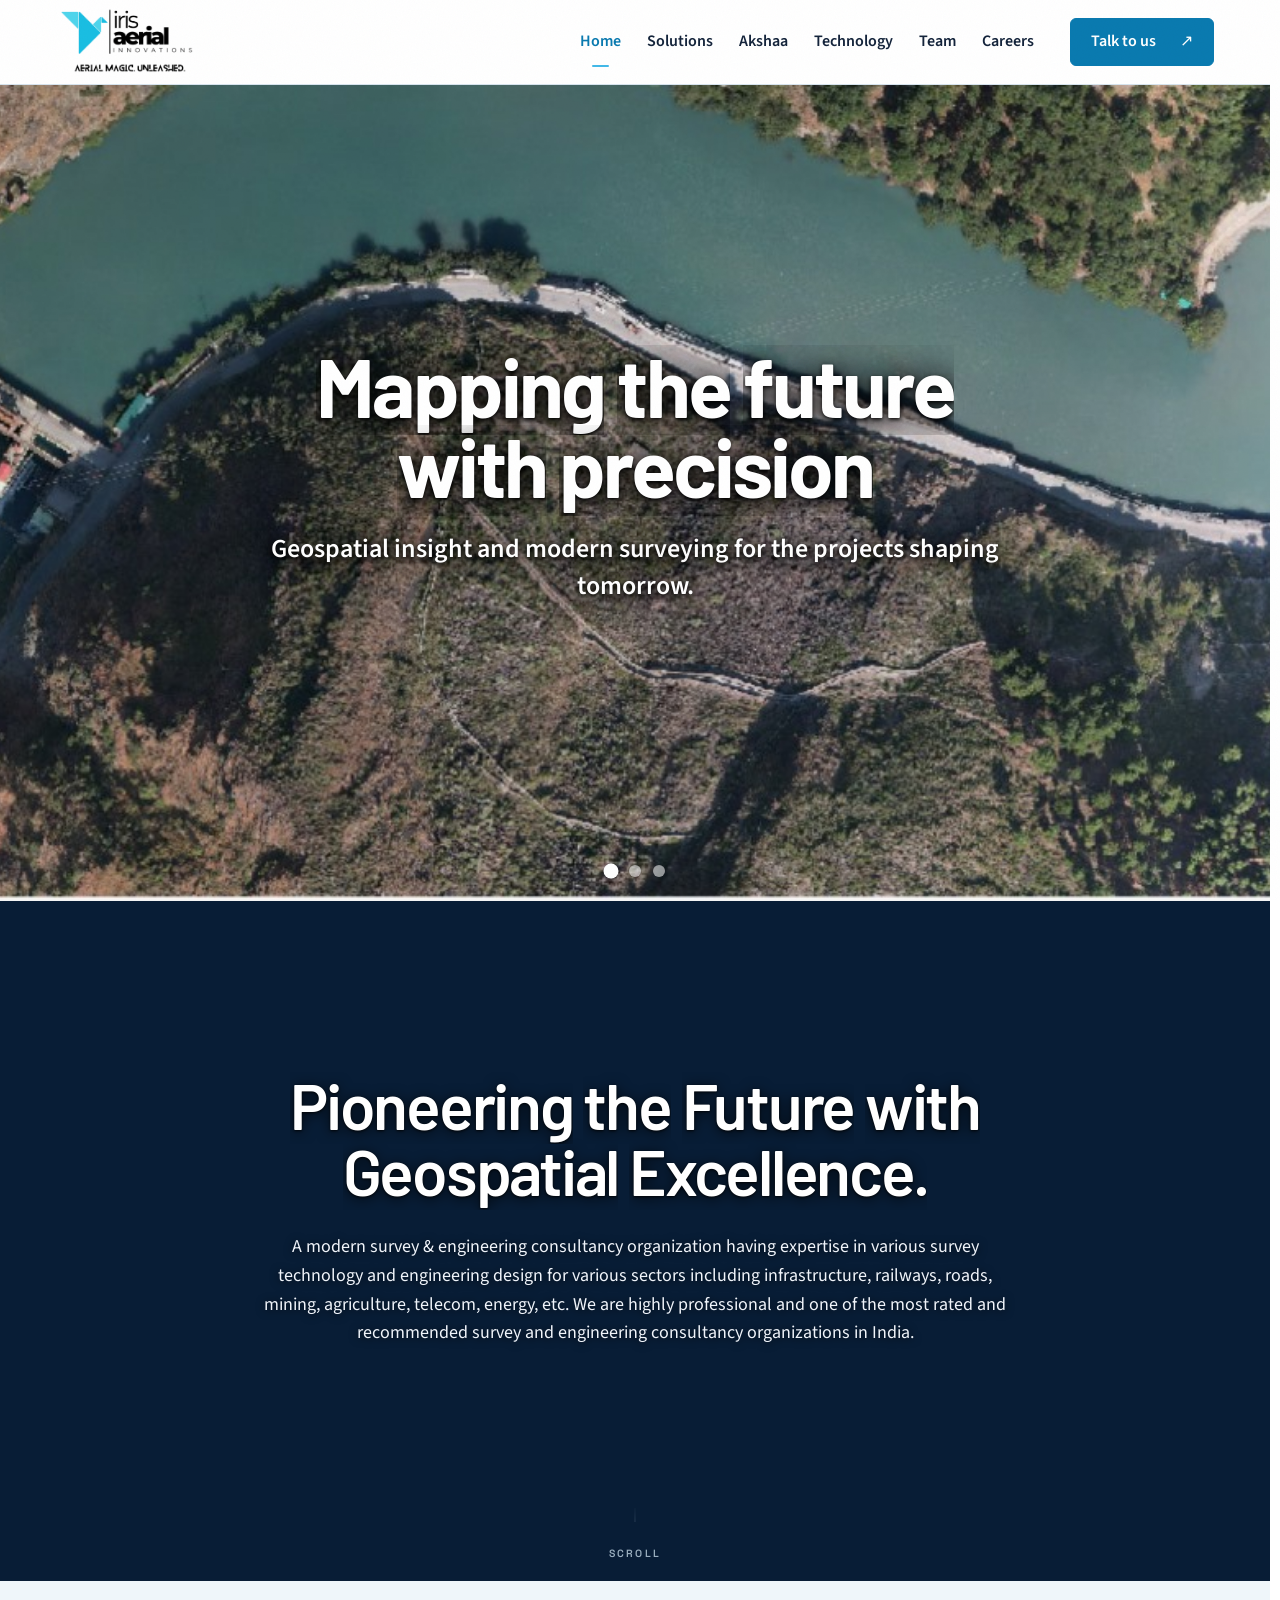
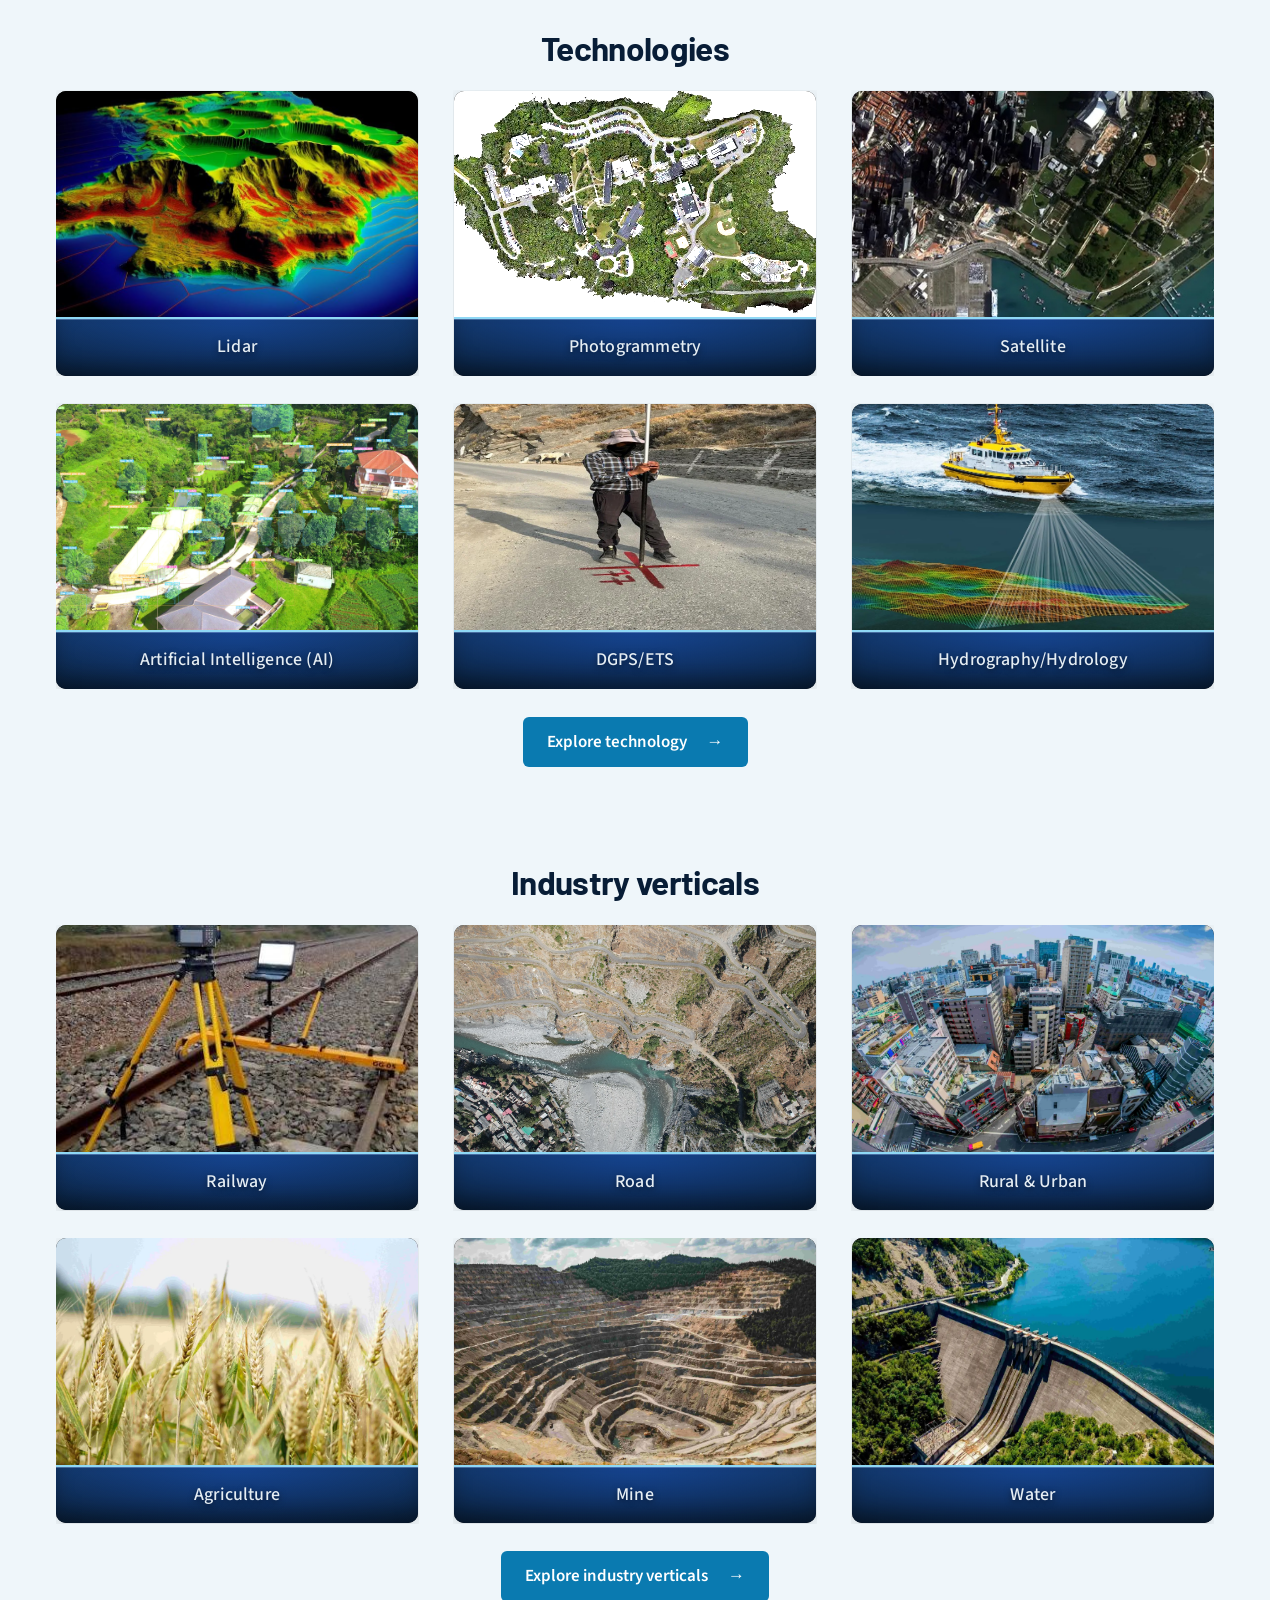
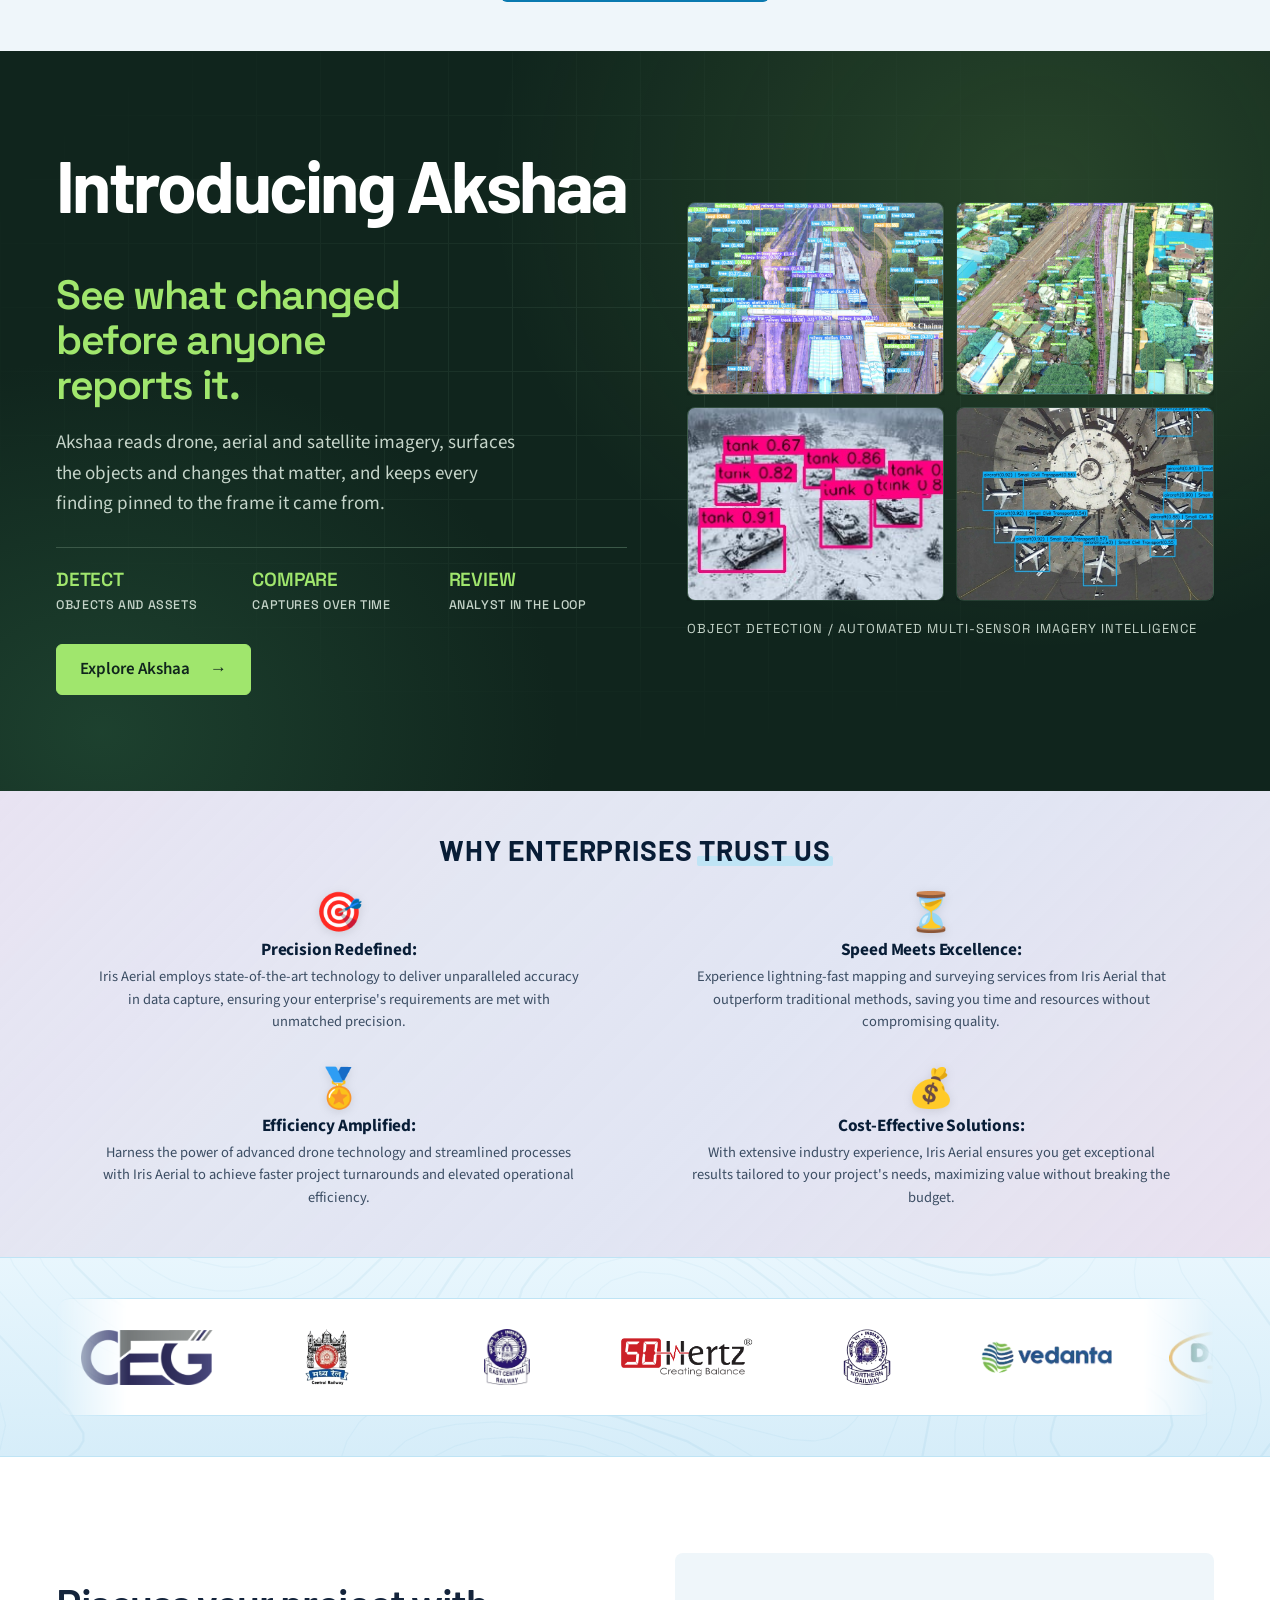
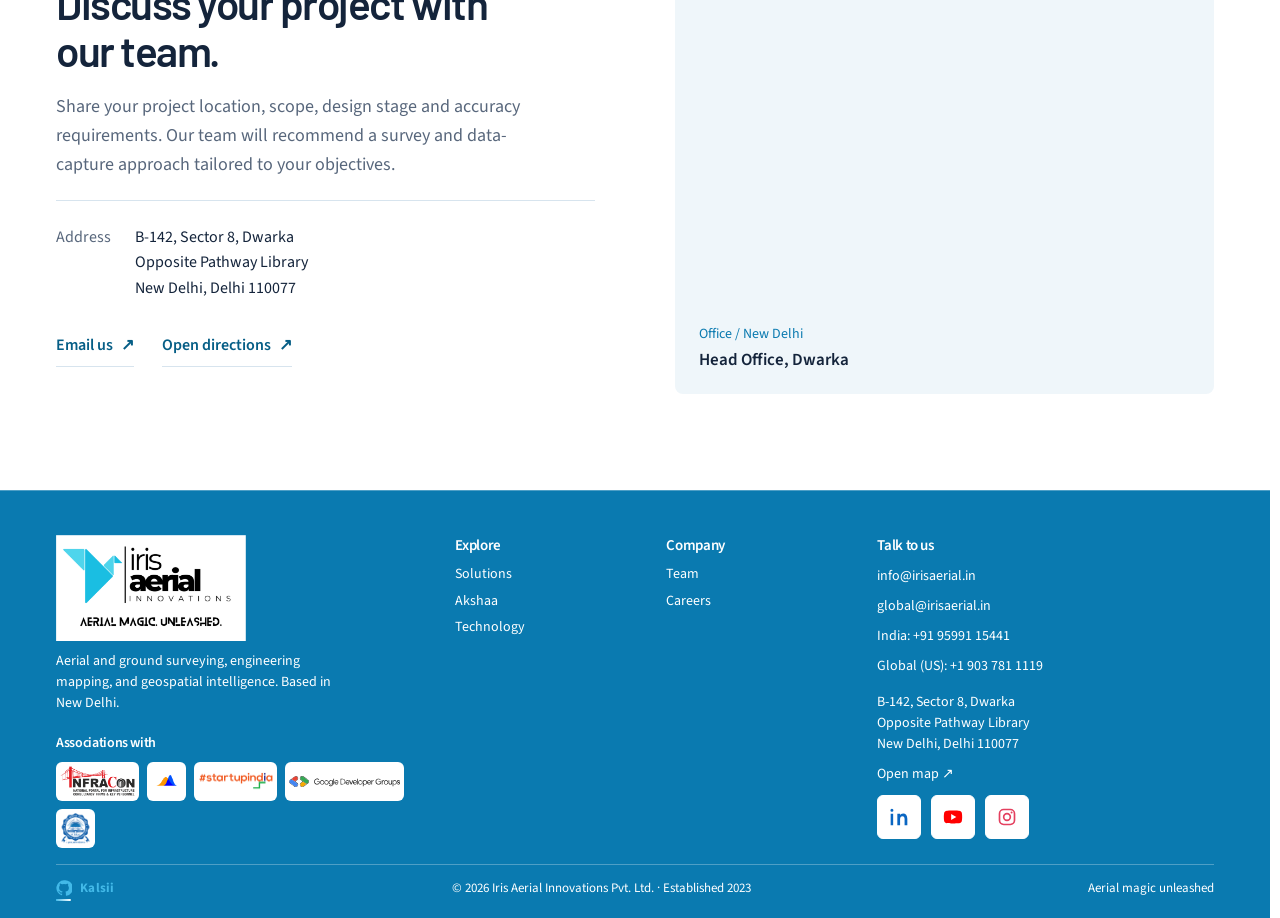
==== commit 2f1e6db5: "final changes" ====
--- a/index.html
+++ b/index.html
@@ -17,10 +17,10 @@
   </title>
   <link as="font" crossorigin="" href="assets/fonts/barlow-600-latin.woff2" rel="preload" type="font/woff2" />
   <link as="font" crossorigin="" href="assets/fonts/source-sans-3-latin.woff2" rel="preload" type="font/woff2" />
-  <link href="styles.css" rel="stylesheet" />
-  <link href="pages.css" rel="stylesheet" />
-  <link href="motion.css" rel="stylesheet" />
-  <link href="character.css" rel="stylesheet" />
+  <link href="styles.css?v=202610291700" rel="stylesheet" />
+  <link href="pages.css?v=202610291700" rel="stylesheet" />
+  <link href="motion.css?v=202610291700" rel="stylesheet" />
+  <link href="character.css?v=202610291700" rel="stylesheet" />
   <link href="team.css?v=2" rel="stylesheet" />
   <link href="assets/brand-symbol.png" rel="icon" type="image/png" />
 </head>
@@ -99,12 +99,6 @@
             <p>Empowering better decisions with aerial intelligence and geospatial technology.</p>
           </div>
         </article>
-        <button aria-label="Previous slide" class="home-carousel-arrow home-carousel-previous" type="button">
-          <span aria-hidden="true">‹</span>
-        </button>
-        <button aria-label="Next slide" class="home-carousel-arrow home-carousel-next" type="button">
-          <span aria-hidden="true">›</span>
-        </button>
         <div aria-label="Carousel controls" class="home-carousel-controls">
           <div aria-label="Choose a slide" class="home-carousel-dots" role="group"></div>
         </div>
@@ -135,52 +129,102 @@
         <div class="shell">
           <h2 class="heading home-tech-heading" id="home-tech-title">Technologies</h2>
           <div class="home-tech-grid">
-            <article class="home-tech-card">
+            <article class="home-tech-card" tabindex="0"><div class="tech-flip"><div class="tech-front">
               <div class="home-tech-card-img">
                 <img alt="LiDAR 3D digital elevation model and terrain survey" height="490" loading="lazy"
                   src="assets/technology/lidar-terrain-3d.jpg" width="735" />
               </div>
-              <div class="home-tech-card-label">Lidar</div>
-            </article>
-            <article class="home-tech-card">
+              <div class="home-tech-card-label">Lidar</div></div><div class="tech-back"><h3>Lidar</h3><p>Laser-scanned point clouds give us millimetre-accurate terrain models, even beneath dense vegetation.</p></div></div></article>
+            <article class="home-tech-card" tabindex="0"><div class="tech-flip"><div class="tech-front">
               <div class="home-tech-card-img">
                 <img alt="Drone photogrammetry aerial surveying and field mapping" height="518" loading="lazy"
-                  src="assets/extra_images/photogram_2.jpeg" width="1024" />
-              </div>
-              <div class="home-tech-card-label">Photogrammetry</div>
-            </article>
-            <article class="home-tech-card">
+                  src="assets/extra_images/pg.jpg" width="1024" />
+              </div>
+              <div class="home-tech-card-label">Photogrammetry</div></div><div class="tech-back"><h3>Photogrammetry</h3><p>Overlapping drone photos become orthomosaics, contours and 3D models, checked against ground control.</p></div></div></article>
+            <article class="home-tech-card" tabindex="0"><div class="tech-flip"><div class="tech-front">
               <div class="home-tech-card-img">
                 <img alt="High-resolution satellite imagery of coastal port and urban landscape" height="682" loading="lazy"
                   src="assets/technology/satellite-urban-port.jpg" width="1024" />
               </div>
-              <div class="home-tech-card-label">Satellite</div>
-            </article>
-            <article class="home-tech-card">
+              <div class="home-tech-card-label">Satellite</div></div><div class="tech-back"><h3>Satellite</h3><p>We turn high-resolution imagery into change maps and land-use insight for large areas.</p></div></div></article>
+            <article class="home-tech-card" tabindex="0"><div class="tech-flip"><div class="tech-front">
               <div class="home-tech-card-img">
                 <img alt="Artificial Intelligence (AI) drone system for real-time object detection and geospatial analysis" height="600" loading="lazy"
                   src="assets/akshaa/urban-park.jpg" width="800" />
               </div>
-              <div class="home-tech-card-label">Artificial Intelligence (AI)</div>
-            </article>
-            <article class="home-tech-card">
+              <div class="home-tech-card-label">Artificial Intelligence (AI)</div></div><div class="tech-back"><h3>Artificial Intelligence (AI)</h3><p>Custom models detect objects and changes in imagery, then flag them for review.</p></div></div></article>
+            <article class="home-tech-card" tabindex="0"><div class="tech-flip"><div class="tech-front">
               <div class="home-tech-card-img">
                 <img alt="Differential GPS (DGPS) satellite constellation and base station correction workflow" height="308" loading="lazy"
                   src="assets/extra_images/DGPS.webp" width="486" />
               </div>
-              <div class="home-tech-card-label">DGPS/ETS</div>
-            </article>
-            <article class="home-tech-card">
+              <div class="home-tech-card-label">DGPS/ETS</div></div><div class="tech-back"><h3>DGPS/ETS</h3><p>RTK-grade control points and total-station checks keep every survey tied to ground truth.</p></div></div></article>
+            <article class="home-tech-card" tabindex="0"><div class="tech-flip"><div class="tech-front">
               <div class="home-tech-card-img">
                 <img alt="Hydrographic survey vessel mapping seabed bathymetry with multibeam echo sounder" height="539" loading="lazy"
                   src="assets/technology/hydrography-multibeam-sonar.jpg" width="1024" />
               </div>
-              <div class="home-tech-card-label">Hydrography/Hydrology</div>
-            </article>
+              <div class="home-tech-card-label">Hydrography/Hydrology</div></div><div class="tech-back"><h3>Hydrography/Hydrology</h3><p>Multibeam sonar and echo sounders map seabed depths for ports, rivers and reservoirs.</p></div></div></article>
+          </div>
+          <div class="home-section-actions">
+            <a class="button primary" data-page="technology" href="#technology">
+              Explore technology
+              <span aria-hidden="true" class="arrow"> → </span>
+            </a>
           </div>
         </div>
       </section>
 
+      <!-- ═══════════ Solutions (Industry Verticals) Section ═══════════ -->
+      <section aria-labelledby="home-solutions-title" class="section home-technologies home-solutions-verticals">
+        <div class="shell">
+          <h2 class="heading home-tech-heading" id="home-solutions-title">Industry verticals</h2>
+          <div class="home-tech-grid">
+            <a class="home-tech-card" data-page="solutions" href="#solutions" aria-label="Railway Solutions"><div class="tech-flip"><div class="tech-front">
+              <div class="home-tech-card-img">
+                <img alt="Railway surveying and infrastructure solutions" height="518" loading="lazy"
+                  src="assets/extra_images/rail_survey.jpg" width="1024" />
+              </div>
+              <div class="home-tech-card-label">Railway</div></div><div class="tech-back"><h3>Railway</h3><p>Corridor surveys for alignment, track geometry and yard planning, delivered engineering-ready.</p></div></div></a>
+            <a class="home-tech-card" data-page="solutions" href="#solutions" aria-label="Road Solutions"><div class="tech-flip"><div class="tech-front">
+              <div class="home-tech-card-img">
+                <img alt="Road condition monitoring and highway engineering surveys" height="518" loading="lazy"
+                  src="assets/extra_images/one_design.jpeg" width="1024" />
+              </div>
+              <div class="home-tech-card-label">Road</div></div><div class="tech-back"><h3>Road</h3><p>Highway topography and condition surveys that support design, widening and rehabilitation.</p></div></div></a>
+            <a class="home-tech-card" data-page="solutions" href="#solutions" aria-label="Rural and Urban Solutions"><div class="tech-flip"><div class="tech-front">
+              <div class="home-tech-card-img">
+                <img alt="Rural and urban GIS digitization, 3D digital twins and cadastral mapping" height="518" loading="lazy"
+                  src="assets/verticals/rural_urban.webp" width="1024" />
+              </div>
+              <div class="home-tech-card-label">Rural &amp; Urban</div></div><div class="tech-back"><h3>Rural &amp; Urban</h3><p>GIS digitisation, cadastral mapping and 3D city models for confident planning.</p></div></div></a>
+            <a class="home-tech-card" data-page="solutions" href="#solutions" aria-label="Agriculture Solutions"><div class="tech-flip"><div class="tech-front">
+              <div class="home-tech-card-img">
+                <img alt="Agriculture and irrigation planning, crop health and watershed management" height="518" loading="lazy"
+                  src="assets/verticals/agriculture.webp" width="1024" />
+              </div>
+              <div class="home-tech-card-label">Agriculture</div></div><div class="tech-back"><h3>Agriculture</h3><p>Crop-health, irrigation and watershed mapping that helps farms and agencies decide faster.</p></div></div></a>
+            <a class="home-tech-card" data-page="solutions" href="#solutions" aria-label="Mining Solutions"><div class="tech-flip"><div class="tech-front">
+              <div class="home-tech-card-img">
+                <img alt="Mine pit and dump management, volume surveys and slope stability" height="518" loading="lazy"
+                  src="assets/verticals/mine.webp" width="1024" />
+              </div>
+              <div class="home-tech-card-label">Mine</div></div><div class="tech-back"><h3>Mine</h3><p>Pit and dump volumes, slope checks and progress surveys, repeatable every cycle.</p></div></div></a>
+            <a class="home-tech-card" data-page="solutions" href="#solutions" aria-label="Water Solutions"><div class="tech-flip"><div class="tech-front">
+              <div class="home-tech-card-img">
+                <img alt="Water surveying, dam inspections, flood monitoring and hydrology" height="518" loading="lazy"
+                  src="assets/verticals/water.webp" width="1024" />
+              </div>
+              <div class="home-tech-card-label">Water</div></div><div class="tech-back"><h3>Water</h3><p>Dam, canal and flood-plain surveys with bathymetry for safer water management.</p></div></div></a>
+          </div>
+          <div class="home-section-actions">
+            <a class="button primary" data-page="solutions" href="#solutions">
+              Explore industry verticals
+              <span aria-hidden="true" class="arrow"> → </span>
+            </a>
+          </div>
+        </div>
+      </section>
       <section class="section change-section">
         <div class="shell change-story">
           <div class="change-copy">
@@ -244,56 +288,6 @@
           </div>
         </div>
       </section>
-      <!-- ═══════════ Solutions (Industry Verticals) Section ═══════════ -->
-      <section aria-labelledby="home-solutions-title" class="section home-technologies home-solutions-verticals">
-        <div class="shell">
-          <h2 class="heading home-tech-heading" id="home-solutions-title">SOLUTIONS</h2>
-          <div class="home-tech-grid">
-            <a class="home-tech-card" data-page="solutions" href="#solutions" aria-label="Railway Solutions">
-              <div class="home-tech-card-img">
-                <img alt="Railway surveying and infrastructure solutions" height="518" loading="lazy"
-                  src="assets/extra_images/rail_survey.jpg" width="1024" />
-              </div>
-              <div class="home-tech-card-label">Railway</div>
-            </a>
-            <a class="home-tech-card" data-page="solutions" href="#solutions" aria-label="Road Solutions">
-              <div class="home-tech-card-img">
-                <img alt="Road condition monitoring and highway engineering surveys" height="518" loading="lazy"
-                  src="assets/extra_images/one_design.jpeg" width="1024" />
-              </div>
-              <div class="home-tech-card-label">Road</div>
-            </a>
-            <a class="home-tech-card" data-page="solutions" href="#solutions" aria-label="Rural and Urban Solutions">
-              <div class="home-tech-card-img">
-                <img alt="Rural and urban GIS digitization, 3D digital twins and cadastral mapping" height="518" loading="lazy"
-                  src="assets/verticals/rural_urban.webp" width="1024" />
-              </div>
-              <div class="home-tech-card-label">Rural &amp; Urban</div>
-            </a>
-            <a class="home-tech-card" data-page="solutions" href="#solutions" aria-label="Agriculture Solutions">
-              <div class="home-tech-card-img">
-                <img alt="Agriculture and irrigation planning, crop health and watershed management" height="518" loading="lazy"
-                  src="assets/verticals/agriculture.webp" width="1024" />
-              </div>
-              <div class="home-tech-card-label">Agriculture</div>
-            </a>
-            <a class="home-tech-card" data-page="solutions" href="#solutions" aria-label="Mining Solutions">
-              <div class="home-tech-card-img">
-                <img alt="Mine pit and dump management, volume surveys and slope stability" height="518" loading="lazy"
-                  src="assets/verticals/mine.webp" width="1024" />
-              </div>
-              <div class="home-tech-card-label">Mine</div>
-            </a>
-            <a class="home-tech-card" data-page="solutions" href="#solutions" aria-label="Water Solutions">
-              <div class="home-tech-card-img">
-                <img alt="Water surveying, dam inspections, flood monitoring and hydrology" height="518" loading="lazy"
-                  src="assets/verticals/water.webp" width="1024" />
-              </div>
-              <div class="home-tech-card-label">Water</div>
-            </a>
-          </div>
-        </div>
-      </section>
       <!-- ═══════════ Why Enterprises Trust Us ═══════════ -->
       <section aria-labelledby="enterprise-trust-title" class="section enterprise-trust">
         <div class="shell">
@@ -340,40 +334,130 @@
         <div class="marquee">
           <div class="client-set">
             <div class="client-logo">
-              <img alt="Anand Raj logo" height="104" src="assets/clients/anand-raj.png" width="153" />
-              <span> Anand Raj </span>
-            </div>
-            <div class="client-logo">
-              <img alt="CEG logo" height="139" src="assets/clients/ceg.png" width="342" />
+              <div class="client-logo-art" style="--client-image-width: 134.758px; --client-image-height: 54.770px; --client-image-left: 0.000px; --client-image-top: 0.615px">
+                <img alt="CEG logo" height="139" src="assets/clients/ceg.png" width="342" />
+              </div>
               <span> CEG </span>
             </div>
             <div class="client-logo">
-              <img alt="Central Railway logo" height="218" src="assets/clients/central-railway.png" width="178" />
+              <div class="client-logo-art" style="--client-image-width: 47.467px; --client-image-height: 58.133px; --client-image-left: 42.667px; --client-image-top: -0.800px">
+                <img alt="Central Railway logo" height="218" src="assets/clients/central-railway.png" width="178" />
+              </div>
               <span> Central Railway </span>
             </div>
             <div class="client-logo">
-              <img alt="Eastern Railway logo" height="246" src="assets/clients/eastern-railway.png" width="205" />
+              <div class="client-logo-art" style="--client-image-width: 46.667px; --client-image-height: 56.000px; --client-image-left: 42.667px; --client-image-top: 0.000px">
+                <img alt="Eastern Railway logo" height="246" src="assets/clients/eastern-railway.png" width="205" />
+              </div>
               <span> Eastern Railway </span>
             </div>
             <div class="client-logo">
-              <img alt="50Hertz logo" height="162" src="assets/clients/50hertz.png" width="449" />
+              <div class="client-logo-art" style="--client-image-width: 133.187px; --client-image-height: 48.054px; --client-image-left: 0.000px; --client-image-top: 2.787px">
+                <img alt="50Hertz logo" height="162" src="assets/clients/50hertz.png" width="449" />
+              </div>
               <span> 50Hertz </span>
             </div>
             <div class="client-logo">
-              <img alt="Northern Railway logo" height="194" src="assets/clients/northern-railway.png" width="162" />
+              <div class="client-logo-art" style="--client-image-width: 48.774px; --client-image-height: 58.409px; --client-image-left: 41.613px; --client-image-top: -1.806px">
+                <img alt="Northern Railway logo" height="194" src="assets/clients/northern-railway.png" width="162" />
+              </div>
               <span> Northern Railway </span>
             </div>
             <div class="client-logo">
-              <img alt="Vedanta logo" height="89" src="assets/clients/vedanta.png" width="233" />
+              <div class="client-logo-art" style="--client-image-width: 143.051px; --client-image-height: 54.642px; --client-image-left: -6.753px; --client-image-top: 1.293px">
+                <img alt="Vedanta logo" height="89" src="assets/clients/vedanta.png" width="233" />
+              </div>
               <span> Vedanta </span>
             </div>
             <div class="client-logo">
-              <img alt="Royal client logo" height="124" loading="lazy" src="assets/clients/royal.png" width="369" />
-              <span> Royal </span>
-            </div>
-            <div class="client-logo">
-              <img alt="DMIA client logo" height="116" loading="lazy" src="assets/clients/dmia.png" width="200" />
+              <div class="client-logo-art" style="--client-image-width: 116.667px; --client-image-height: 67.667px; --client-image-left: 7.667px; --client-image-top: -5.250px">
+                <img alt="DMIA client logo" height="116" loading="lazy" src="assets/clients/dmia.png" width="200" />
+              </div>
               <span> DMIA </span>
+            </div>
+            <div class="client-logo">
+              <div class="client-logo-art" style="--client-image-width: 57.143px; --client-image-height: 57.143px; --client-image-left: 37.357px; --client-image-top: -0.429px">
+                <img alt="Northeast Frontier Railway logo" height="400" src="assets/clients/northeast-frontier-railway.png" width="400" />
+              </div>
+              <span> Northeast Frontier Railway </span>
+            </div>
+            <div class="client-logo">
+              <div class="client-logo-art" style="--client-image-width: 86.822px; --client-image-height: 86.822px; --client-image-left: 16.512px; --client-image-top: -19.969px">
+                <img alt="SA Infrastructure Consultants logo" height="200" src="assets/clients/sa-infra.png" width="200" />
+              </div>
+              <span> SA Infrastructure Consultants </span>
+            </div>
+            <div class="client-logo">
+              <div class="client-logo-art" style="--client-image-width: 140.088px; --client-image-height: 50.032px; --client-image-left: -4.003px; --client-image-top: 3.026px">
+                <img alt="SRK Consulting logo" height="600" src="assets/clients/srk-consulting.png" width="1680" />
+              </div>
+              <span> SRK Consulting </span>
+            </div>
+            <div class="client-logo">
+              <div class="client-logo-art" style="--client-image-width: 64.291px; --client-image-height: 56.000px; --client-image-left: 33.855px; --client-image-top: 0.000px">
+                <img alt="ICT logo" height="1952" src="assets/clients/ict.jpg" width="2241" />
+              </div>
+              <span> ICT </span>
+            </div>
+            <div class="client-logo">
+              <div class="client-logo-art" style="--client-image-width: 73.085px; --client-image-height: 56.949px; --client-image-left: 29.458px; --client-image-top: -0.949px">
+                <img alt="Lion Group India logo" height="120" src="assets/clients/lion-group.png" width="154" />
+              </div>
+              <span> Lion Group India </span>
+            </div>
+            <div class="client-logo">
+              <div class="client-logo-art">
+                <img alt="SMEC logo" height="44" src="assets/clients/smec-on-light.svg" width="177" />
+              </div>
+              <span> SMEC </span>
+            </div>
+            <div class="client-logo">
+              <div class="client-logo-art" style="--client-image-width: 132.000px; --client-image-height: 27.789px; --client-image-left: 0.000px; --client-image-top: 14.105px">
+                <img alt="Tractebel logo" height="80" src="assets/clients/tractebel.png" width="380" />
+              </div>
+              <span> Tractebel </span>
+            </div>
+            <div class="client-logo">
+              <div class="client-logo-art" style="--client-image-width: 134.694px; --client-image-height: 45.411px; --client-image-left: -1.924px; --client-image-top: 5.872px">
+                <img alt="Arkitechno logo" height="118" src="assets/clients/arkitechno.png" width="350" />
+              </div>
+              <span> Arkitechno </span>
+            </div>
+            <div class="client-logo">
+              <div class="client-logo-art">
+                <img alt="Larsen &amp; Toubro logo" height="56" src="assets/clients/larsen-toubro-on-light.svg" width="303" />
+              </div>
+              <span> Larsen &amp; Toubro </span>
+            </div>
+            <div class="client-logo">
+              <div class="client-logo-art">
+                <img alt="Assystem logo" height="57" src="assets/clients/assystem.svg" width="80" />
+              </div>
+              <span> Assystem </span>
+            </div>
+            <div class="client-logo">
+              <div class="client-logo-art" style="--client-image-width: 64.164px; --client-image-height: 64.164px; --client-image-left: 33.990px; --client-image-top: -4.010px">
+                <img alt="Chaitanya Projects Consultancy (CPC) logo" height="448" src="assets/clients/cpc.png" width="448" />
+              </div>
+              <span> Chaitanya Projects Consultancy (CPC) </span>
+            </div>
+            <div class="client-logo">
+              <div class="client-logo-art">
+                <img alt="Border Roads Organisation (BRO) logo" height="279" src="assets/clients/bro.svg" width="359" />
+              </div>
+              <span> Border Roads Organisation (BRO) </span>
+            </div>
+            <div class="client-logo">
+              <div class="client-logo-art">
+                <img alt="Indian Army logo" height="214" src="assets/clients/indian-army.svg" width="214" />
+              </div>
+              <span> Indian Army </span>
+            </div>
+            <div class="client-logo">
+              <div class="client-logo-art" style="--client-image-width: 73.068px; --client-image-height: 73.068px; --client-image-left: 27.297px; --client-image-top: -7.592px">
+                <img alt="Rodic Consultants logo" height="1280" src="assets/clients/rodic.png" width="1280" />
+              </div>
+              <span> Rodic Consultants </span>
             </div>
           </div>
         </div>
@@ -384,21 +468,21 @@
             <div class="map-preview">
               <iframe loading="lazy" referrerpolicy="no-referrer-when-downgrade"
                 src="https://www.google.com/maps?cid=3752678949204386964&amp;q=Iris+Aerial+Innovations+Pvt+Ltd&amp;z=17&amp;output=embed"
-                title="Map preview for the Iris Aerial office in Dwarka Sector 8">
+                title="Map preview for the Iris Aerial head office in Dwarka">
               </iframe>
               <div class="map-badge">
                 <span> Office / New Delhi </span>
-                <strong>iris office , Sector 8 ,Dwarka </strong>
+                <strong>Head Office, Dwarka</strong>
               </div>
             </div>
             <div class="visit-copy">
               <h2 tabindex="-1">
-                Tell us <span class="hl">where the site is.</span>
+                Discuss your project with our team.
               </h2>
               <p>
-                Send the corridor or boundary, the design stage you are at,
-                and the accuracy you need to hit. We will come back with the
-                control and capture plan to get you there.
+                Share your project location, scope, design stage and accuracy
+                requirements. Our team will recommend a survey and data-capture
+                approach tailored to your objectives.
               </p>
               <div class="address-card">
                 <span> Address </span>
@@ -670,15 +754,12 @@
           <div aria-label="Akshaa evidence layers" class="ak-lens">
             <figure class="ak-lens-main">
               <button
-                aria-label="Enlarge Akshaa object-detection collage showing ships, aircraft, and tanks with labelled bounding boxes"
+                aria-label="Enlarge Akshaa object-detection collage showing ships, boats and tanks with labelled bounding boxes"
                 class="image-open" onclick="irisPreviewImage(this)" type="button">
                 <img
-                  alt="Akshaa object-detection collage showing ships, aircraft, and tanks with labelled bounding boxes"
-                  height="851" loading="lazy" src="assets/akshaa/collage.png" width="1102" />
+                  alt="Akshaa object-detection collage showing ships, boats and tanks with labelled bounding boxes"
+                  height="1254" loading="lazy" src="assets/extra_images/akshaa-hero-transparent.png" width="1254" />
               </button>
-              <figcaption>
-                Object detection / ships, aircraft, and tanks
-              </figcaption>
             </figure>
           </div>
         </div>
@@ -1428,9 +1509,38 @@
           <img alt="Iris Aerial Innovations" height="778" src="assets/brand-logo.png" width="1400" />
           <p>
             Aerial and ground surveying, engineering mapping, and geospatial
-            intelligence. Based in New Delhi, working wherever the project
-            takes us.
+            intelligence. Based in New Delhi.
           </p>
+          <div class="association-group">
+            <h3 class="association-label" id="footer-associations-label">Associations with</h3>
+            <ul aria-labelledby="footer-associations-label" class="association-list">
+              <li>
+                <a class="association-link association-link-wordmark" href="https://infracon.nic.in/" rel="noreferrer" target="_blank">
+                  <img alt="INFRACON" height="111" loading="lazy" src="assets/associations/infracon.png" width="284" />
+                </a>
+              </li>
+              <li>
+                <a class="association-link" href="https://sdsbitmesra.netlify.app/" rel="noreferrer" target="_blank">
+                  <img alt="Society for Data Science, BIT Mesra" height="200" loading="lazy" src="assets/associations/sds-bit-mesra.png" width="200" />
+                </a>
+              </li>
+              <li>
+                <a class="association-link association-link-wordmark" href="https://www.startupindia.gov.in/" rel="noreferrer" target="_blank">
+                  <img alt="Startup India" height="82" loading="lazy" src="assets/associations/startup-india.png" width="300" />
+                </a>
+              </li>
+              <li>
+                <a class="association-link association-link-wide" href="https://gdg.community.dev/" rel="noreferrer" target="_blank">
+                  <img alt="Google Developer Groups (GDG)" height="300" loading="lazy" src="assets/associations/gdg.svg" width="3003" />
+                </a>
+              </li>
+              <li>
+                <a class="association-link" href="https://www.iiti.ac.in/" rel="noreferrer" target="_blank">
+                  <img alt="IIT Indore" height="2420" loading="lazy" src="assets/associations/iit-indore.png" width="2420" />
+                </a>
+              </li>
+            </ul>
+          </div>
         </div>
         <div class="footer-col">
           <h3>Explore</h3>
@@ -1465,7 +1575,10 @@
               global@irisaerial.in
             </a>
             <a class="contact-link" href="tel:+919599115441">
-              +91 95991 15441
+              India: +91 95991 15441
+            </a>
+            <a class="contact-link" href="tel:+19037811119">
+              Global (US): +1 903 781 1119
             </a>
             <span class="address">
               B-142, Sector 8, Dwarka
@@ -1510,25 +1623,25 @@
         </div>
       </div>
       <div class="footer-bottom">
+        <a class="credit-button" href="https://github.com/Pg1910" rel="noreferrer" target="_blank">
+          <svg aria-hidden="true" fill="currentColor" height="16" viewBox="0 0 24 24" width="16">
+            <path d="M12 .5a11.5 11.5 0 0 0-3.6 22.4c.6.1.8-.3.8-.6v-2c-3.2.7-3.9-1.5-3.9-1.5-.5-1.3-1.3-1.7-1.3-1.7-1-.7.1-.7.1-.7 1.2.1 1.8 1.2 1.8 1.2 1 1.8 2.7 1.3 3.3 1 .1-.7.4-1.3.7-1.6-2.6-.3-5.3-1.300-5.3-5.700 0-1.300.5-2.300 1.200-3.100-.1-.3-.5-1.500.1-3.100 0 0 1-.3 3.200 1.200a11 11 0 0 1 5.800 0C17 5.300 18 5.600 18 5.600c.6 1.600.2 2.800.1 3.100.8.800 1.200 1.800 1.200 3.100 0 4.400-2.700 5.400-5.300 5.700.4.400.8 1.100.8 2.200v3.300c0 .3.2.7.8.6A11.500 11.500 0 0 0 12 .5Z"></path>
+          </svg>
+          Kalsii
+        </a>
         <span>
           ©
           <span id="year"> </span>
           Iris Aerial Innovations Pvt. Ltd. · Established 2023
         </span>
-        <span> Mapping · Monitoring · Engineering · GIS · AI </span>
-        <a class="credit-button" href="https://github.com/Pg1910" rel="noreferrer" target="_blank">
-          <svg aria-hidden="true" fill="currentColor" height="16" viewBox="0 0 24 24" width="16">
-            <path d="M12 .5a11.5 11.5 0 0 0-3.6 22.4c.6.1.8-.3.8-.6v-2c-3.2.7-3.9-1.5-3.9-1.5-.5-1.3-1.3-1.7-1.3-1.7-1-.7.1-.7.1-.7 1.2.1 1.8 1.2 1.8 1.2 1 1.8 2.7 1.3 3.3 1 .1-.7.4-1.3.7-1.6-2.6-.3-5.3-1.300-5.3-5.700 0-1.300.5-2.300 1.200-3.100-.1-.3-.5-1.500.1-3.100 0 0 1-.3 3.200 1.200a11 11 0 0 1 5.800 0C17 5.300 18 5.600 18 5.600c.6 1.600.2 2.800.1 3.100.8.800 1.200 1.800 1.200 3.100 0 4.400-2.700 5.400-5.300 5.700.4.400.8 1.100.8 2.200v3.300c0 .3.2.7.8.6A11.500 11.500 0 0 0 12 .5Z"></path>
-          </svg>
-          Crafted by Piyush · Pg1910
-        </a>
+        <span>Aerial magic unleashed</span>
       </div>
     </div>
   </footer>
   <div aria-live="polite" class="toast" id="toast" role="status"></div>
-  <script defer="" src="site.js"></script>
-  <script defer="" src="motion.js"></script>
-  <script defer="" src="character.js"></script>
+  <script defer="" src="site.js?v=202610291700"></script>
+  <script defer="" src="motion.js?v=202610291700"></script>
+  <script defer="" src="character.js?v=202610291700"></script>
   <dialog aria-labelledby="image-viewer-caption" class="image-viewer" id="image-viewer">
     <button aria-label="Close image" autofocus="" class="image-viewer-close" onclick="irisCloseImage()" type="button">
       ×
@@ -1540,4 +1653,4 @@
   </dialog>
 </body>
 
-</html>+</html>
--- a/styles.css
+++ b/styles.css
@@ -658,11 +658,14 @@
   gap: 60px;
 }
 .footer-brand img {
-  width: 148px;
+  display: block;
+  width: 190px;
+  max-width: 100%;
   height: auto;
-  padding: 12px;
-  border-radius: var(--r);
-  background: var(--white);
+  border: 0;
+  padding: 0;
+  border-radius: 0;
+  background: transparent;
   margin-bottom: 24px;
 }
 .footer-brand p {
@@ -1280,3 +1283,44 @@
 .socials svg {
   display: block;
 }
+
+/* Small association logos sit with the company details. */
+.association-group { margin-top: 16px; }
+.footer-brand .association-label {
+  margin: 0 0 8px;
+  color: var(--on-dark);
+  font: 600 14px/1.4 var(--font-body);
+}
+.association-list {
+  display: flex;
+  flex-wrap: wrap;
+  align-items: center;
+  gap: 8px;
+  list-style: none;
+  padding: 0;
+  margin: 0;
+}
+.association-link {
+  display: grid;
+  place-items: center;
+  width: 39px;
+  height: 39px;
+  padding: 4px;
+  border-radius: var(--button-radius);
+  background: var(--white);
+  cursor: pointer;
+}
+.footer-brand .association-link img {
+  display: block;
+  width: 100%;
+  height: 100%;
+  max-height: 31px;
+  margin: 0;
+  padding: 0;
+  border-radius: 0;
+  object-fit: contain;
+}
+.association-link-wordmark { width: 83px; }
+.association-link-wide { width: 119px; }
+.association-link:hover { outline: 2px solid var(--accent); outline-offset: 2px; }
+.association-link:active { opacity: .8; }
--- a/pages.css
+++ b/pages.css
@@ -1,3933 +1,3913 @@
-/* Page composition. Shared tokens and accessible controls live in styles.css. */
-.home-carousel {
-  position: relative;
-  min-height: clamp(480px, calc(100svh - var(--header)), 820px);
-  overflow: hidden;
-  isolation: isolate;
-  color: var(--white);
-  background: var(--navy);
-}
-.home-carousel::after {
-  position: absolute;
-  z-index: 1;
-  inset: 0;
-  background: transparent;
-  content: "";
-  pointer-events: none;
-}
-.home-carousel-slide {
-  position: absolute;
-  inset: 0;
-  display: grid;
-  place-items: center;
-  opacity: 0;
-  visibility: hidden;
-  transition:
-    opacity 1000ms cubic-bezier(0.25, 1, 0.5, 1),
-    visibility 1000ms;
-}
-.home-carousel-slide.is-active {
-  z-index: 1;
-  opacity: 1;
-  visibility: visible;
-}
-.home-carousel-image {
-  position: absolute;
-  inset: 0;
-  width: 100%;
-  height: 100%;
-  object-fit: cover;
-  transform: scale(1.07);
-  transition: transform 5s ease-out;
-}
-.home-carousel-slide.is-active .home-carousel-image {
-  transform: scale(1);
-}
-.home-carousel-copy {
-  position: relative;
-  z-index: 2;
-  width: min(100%, 1000px);
-  padding: 40px 100px 76px;
-  text-align: center;
-  text-shadow: 0 2px 4px rgba(0, 0, 0, 0.85), 0 4px 24px rgba(0, 0, 0, 0.75);
-  transform: translateY(12px);
-  opacity: 0;
-  transition: transform 800ms cubic-bezier(0.22, 1, 0.36, 1), opacity 800ms ease;
-}
-.home-carousel-slide.is-active .home-carousel-copy {
-  transform: translateY(0);
-  opacity: 1;
-}
-.home-carousel-copy h2 {
-  max-width: 950px;
-  margin: 0 auto 24px;
-  color: #ffffff !important;
-  font-weight: 700;
-  font-size: clamp(42px, 7vw, 82px);
-  line-height: 0.98;
-  letter-spacing: -0.035em;
-  text-shadow: 0 2px 4px rgba(0, 0, 0, 0.9), 0 4px 24px rgba(0, 0, 0, 0.85), 0 0 50px rgba(0, 0, 0, 0.65);
-}
-.home-carousel-copy p {
-  max-width: 760px;
-  margin: 0 auto;
-  color: #ffffff !important;
-  font-weight: 600;
-  font-size: clamp(18px, 2.1vw, 26px);
-  line-height: 1.45;
-  text-shadow: 0 2px 4px rgba(0, 0, 0, 0.9), 0 3px 18px rgba(0, 0, 0, 0.85), 0 0 32px rgba(0, 0, 0, 0.65);
-}
-.home-carousel-arrow {
-  position: absolute;
-  z-index: 3;
-  top: 50%;
-  display: grid;
-  width: 56px;
-  height: 56px;
-  padding: 0;
-  place-items: center;
-  border: 1px solid rgba(255, 255, 255, 0.4);
-  border-radius: 50%;
-  color: var(--white);
-  background: rgba(255, 255, 255, 0.18);
-  font: 400 40px/1 var(--font-body);
-  transform: translateY(-50%);
-  transition:
-    background 180ms ease,
-    border-color 180ms ease,
-    transform 180ms ease;
-  cursor: pointer;
-  backdrop-filter: blur(8px);
-}
-.home-carousel-arrow:hover {
-  border-color: var(--white);
-  background: rgba(255, 255, 255, 0.3);
-  transform: translateY(-50%) scale(1.06);
-}
-.home-carousel-previous {
-  left: clamp(18px, 3vw, 48px);
-}
-.home-carousel-next {
-  right: clamp(18px, 3vw, 48px);
-}
-.home-carousel-controls {
-  position: absolute;
-  z-index: 3;
-  right: 20px;
-  bottom: 24px;
-  left: 20px;
-  display: flex;
-  align-items: center;
-  justify-content: center;
-  gap: 18px;
-  pointer-events: none;
-}
-.home-carousel-dots {
-  display: flex;
-  align-items: center;
-  justify-content: center;
-  gap: 12px;
-}
-.home-carousel-dot {
-  width: 12px;
-  height: 12px;
-  padding: 0;
-  border: 0;
-  border-radius: 50%;
-  background: rgba(255, 255, 255, 0.55);
-  cursor: pointer;
-  pointer-events: auto;
-  transition:
-    background 180ms ease,
-    transform 180ms ease;
-}
-.home-carousel-dot[aria-current="true"] {
-  background: var(--white);
-  transform: scale(1.25);
-}
-.home-carousel-toggle {
-  display: none !important;
-}
-.home-carousel :focus-visible {
-  outline: 3px solid var(--white);
-  outline-offset: 4px;
-}
-
-.hero {
-  position: relative;
-  isolation: isolate;
-  background: var(--navy);
-  color: var(--white);
-}
-.hero-grid {
-  position: relative;
-  width: 100%;
-  min-height: 680px;
-  display: flex;
-  align-items: center;
-}
-.hero-copy {
-  position: relative;
-  z-index: 2;
-  width: min(700px, 58%);
-  padding: 80px 32px 110px
-    max(var(--gutter), calc((100vw - var(--content)) / 2));
-}
-.hero-copy h1 {
-  font-size: clamp(52px, 5.2vw, 76px);
-  line-height: 1.02;
-  color: var(--white);
-  margin-bottom: 28px;
-  text-shadow: 0 2px 14px rgba(0, 0, 0, 0.75), 0 1px 3px rgba(0, 0, 0, 0.85);
-}
-.hero-copy > p {
-  max-width: 450px;
-  color: #f0f4fa;
-  font-size: 19px;
-  margin-bottom: 32px;
-  text-shadow: 0 1px 8px rgba(0, 0, 0, 0.75);
-}
-.hero-actions {
-  display: flex;
-  flex-wrap: wrap;
-  gap: 12px;
-}
-.hero-actions .primary {
-  background: var(--white);
-  color: var(--navy);
-}
-.hero-actions .primary:hover {
-  background: var(--accent);
-}
-.hero-actions .secondary {
-  border-color: var(--dark-line);
-  color: var(--white);
-}
-.hero-actions .secondary:hover {
-  background: var(--navy2);
-  border-color: var(--white);
-}
-.hero :focus-visible {
-  outline-color: var(--accent);
-}
-.project-atlas {
-  position: absolute;
-  inset: 0;
-  z-index: 0;
-  background: var(--navy);
-}
-.project-atlas::after {
-  content: "";
-  position: absolute;
-  inset: 0;
-  pointer-events: none;
-  background: transparent;
-  display: none;
-}
-.atlas-frame {
-  position: absolute;
-  inset: 0;
-  visibility: hidden;
-  pointer-events: none;
-}
-.atlas-frame.active {
-  visibility: visible;
-}
-.atlas-frame img,
-.project-atlas video,
-.hero-video {
-  width: 100%;
-  height: 100%;
-  object-fit: cover;
-  object-position: 70% 52%;
-}
-.atlas-caption {
-  position: absolute;
-  z-index: 1;
-  right: max(var(--gutter), calc((100vw - var(--content)) / 2));
-  bottom: 100px;
-  max-width: 360px;
-  text-align: right;
-}
-.atlas-caption strong {
-  font: 500 16px/1.45 var(--font-body);
-  color: var(--white);
-}
-.atlas-head {
-  position: absolute;
-  width: 1px;
-  height: 1px;
-  overflow: hidden;
-  clip-path: inset(50%);
-}
-.atlas-controls {
-  position: absolute;
-  z-index: 2;
-  display: flex;
-  align-items: center;
-  gap: 8px;
-  right: max(var(--gutter), calc((100vw - var(--content)) / 2));
-  bottom: 36px;
-}
-.atlas-control {
-  background: rgba(8, 29, 54, 0.75);
-  border-color: var(--dark-line);
-  color: var(--white);
-}
-.atlas-control:hover {
-  background: var(--white);
-  color: var(--navy);
-  border-color: var(--white);
-}
-.atlas-dots {
-  margin-left: 8px;
-}
-.atlas-dot::before {
-  background: var(--on-dark);
-}
-.atlas-dot.active::before,
-.atlas-dot:hover::before {
-  background: var(--accent);
-}
-.client-band {
-  padding: 40px var(--gutter);
-  border-bottom: 1px solid var(--line);
-}
-.client-band .shell {
-  width: 100%;
-  display: grid;
-  grid-template-columns: 110px minmax(0, 1fr);
-  gap: 32px;
-  align-items: center;
-}
-.client-title {
-  font-size: 16px;
-  color: var(--muted);
-  margin: 0;
-}
-.client-set {
-  display: grid;
-  grid-template-columns: repeat(9, minmax(0, 1fr));
-  gap: 24px;
-  align-items: center;
-}
-.client-logo {
-  display: grid;
-  place-items: center;
-  height: 54px;
-}
-.client-logo img {
-  max-width: 96px;
-  max-height: 44px;
-  object-fit: contain;
-}
-.client-logo span {
-  display: none;
-}
-/* ── Home Technologies Section ─────────────────────────────────── */
-.home-technologies {
-  padding-block: clamp(30px, 3.8vw, 50px);
-  background: var(--mist);
-}
-.home-technologies .shell {
-  max-width: 1180px;
-}
-.home-tech-heading {
-  margin: 0 0 clamp(16px, 1.9vw, 28px);
-  color: var(--navy);
-  font-size: clamp(24px, 2.6vw, 36px);
-  font-weight: 700;
-  text-align: center;
-  letter-spacing: -0.02em;
-}
-.home-tech-grid {
-  display: grid;
-  grid-template-columns: repeat(3, 1fr);
-  column-gap: clamp(24px, 2.8vw, 38px);
-  row-gap: clamp(18px, 2.2vw, 28px);
-}
-.home-tech-card {
-  position: relative;
-  display: block;
-  text-decoration: none;
-  color: inherit;
-  cursor: pointer;
-  overflow: hidden;
-  border-radius: 10px;
-  background: #111;
-  box-shadow: 0 3px 15px rgba(0, 0, 0, 0.12);
-  transition: transform 280ms ease, box-shadow 280ms ease;
-}
-.home-tech-card:hover {
-  transform: translateY(-3px);
-  box-shadow: 0 9px 27px rgba(0, 0, 0, 0.2);
-}
-.home-tech-card:focus-visible {
-  outline: 2px solid var(--accent);
-  outline-offset: 3px;
-}
-.home-tech-card-img {
-  position: relative;
-  aspect-ratio: 16 / 10;
-  overflow: hidden;
-}
-.home-tech-card-img img {
-  display: block;
-  width: 100%;
-  height: 100%;
-  object-fit: cover;
-  transition: transform 400ms ease;
-}
-.home-tech-card:hover .home-tech-card-img img {
-  transform: scale(1.05);
-}
-.home-tech-card-label {
-  padding: 8px 12px;
-  background: linear-gradient(180deg, rgba(17, 17, 17, 0.95), #111);
-  color: #fff;
-  font-family: var(--head);
-  font-size: clamp(12px, 1vw, 14.5px);
-  font-weight: 700;
-  text-align: center;
-  letter-spacing: 0.01em;
-}
-
-#home-tech-title ~ .home-tech-grid .home-tech-card-label,
-.home-technologies .home-tech-card-label {
-  padding: 14px 16px;
-  background:
-    radial-gradient(120% 220% at 50% 0%, rgba(25, 89, 209, 0.45), transparent 60%),
-    linear-gradient(180deg, #12335c 0%, #081d36 100%);
-  border-top: 2px solid var(--accent);
-  box-shadow: inset 0 1px 0 rgba(168, 204, 255, 0.35), inset 0 -10px 18px rgba(0, 0, 0, 0.25);
-  text-shadow: 0 2px 6px rgba(0, 0, 0, 0.55);
-  font-size: clamp(16px, 1.4vw, 20px);
-}
-.home-technologies:not(.home-solutions-verticals) .home-tech-card:nth-child(2) .home-tech-card-img img {
-  filter: brightness(1.3) contrast(1.05) saturate(1.1);
-}
-.home-technologies:not(.home-solutions-verticals) .home-tech-card:hover .home-tech-card-img img {
-  transform: scale(1.05);
-}
-.home-technologies:not(.home-solutions-verticals) .home-tech-card:nth-child(3) .home-tech-card-img img {
-  transform: scale(2);
-}
-.home-technologies:not(.home-solutions-verticals) .home-tech-card:nth-child(3):hover .home-tech-card-img img {
-  transform: scale(2.1);
-}
--.home-technologies:not(.home-solutions-verticals) .home-tech-card:nth-child(5) .home-tech-card-img img {
-  transform: scale(1.25);
-}
-.home-technologies:not(.home-solutions-verticals) .home-tech-card:nth-child(5):hover .home-tech-card-img img {
-  transform: scale(1.32);
-}
-
-/* ── Why Enterprises Trust Us ──────────────────────────────────── */
-.enterprise-trust {
-  position: relative;
-  overflow: hidden;
-  padding-block: clamp(28px, 3.5vw, 44px);
-  background:
-    linear-gradient(135deg,
-      rgba(220, 210, 240, 0.4) 0%,
-      rgba(200, 210, 240, 0.3) 30%,
-      rgba(180, 200, 240, 0.25) 60%,
-      rgba(220, 200, 230, 0.35) 100%),
-    #f0eff4;
-}
-.enterprise-trust .shell {
-  max-width: 1140px;
-}
-.enterprise-trust-heading {
-  margin: 0 0 clamp(16px, 2vw, 24px);
-  color: var(--navy);
-  font-size: clamp(22px, 2.2vw, 32px);
-  font-weight: 700;
-  text-align: center;
-  text-transform: uppercase;
-  letter-spacing: 0.03em;
-}
-.enterprise-trust-grid {
-  display: grid;
-  grid-template-columns: repeat(2, 1fr);
-  gap: clamp(16px, 2.2vw, 28px) clamp(28px, 3.5vw, 56px);
-}
-.trust-item {
-  display: flex;
-  flex-direction: column;
-  align-items: center;
-  text-align: center;
-  padding: 4px 16px;
-}
-.trust-emoji {
-  display: block;
-  font-size: clamp(34px, 3vw, 44px);
-  line-height: 1;
-  margin-bottom: 8px;
-  filter: drop-shadow(0 2px 5px rgba(0, 0, 0, 0.1));
-}
-.trust-item h3 {
-  margin: 0 0 6px;
-  color: var(--navy);
-  font-family: var(--head);
-  font-size: clamp(17px, 1.35vw, 21px);
-  font-weight: 700;
-  letter-spacing: -0.01em;
-}
-.trust-item p {
-  margin: 0;
-  color: #3b4d63;
-  font-size: clamp(14.5px, 1.05vw, 16px);
-  line-height: 1.55;
-  max-width: 480px;
-}
-.home-projects {
-  background: var(--mist);
-}
-.project-grid {
-  display: grid;
-  grid-template-columns: 1fr 1fr;
-  gap: 40px 32px;
-}
-.project-story {
-  min-width: 0;
-}
-.project-story:first-child {
-  grid-column: 1/-1;
-  display: grid;
-  grid-template-columns: 1.25fr 0.75fr;
-  background: var(--white);
-  border-radius: var(--r);
-  overflow: hidden;
-}
-.project-story .image-open {
-  height: 290px;
-  border-radius: var(--r);
-  background: var(--white);
-}
-.project-story img {
-  height: 100%;
-  width: 100%;
-  object-fit: contain;
-}
-.project-story:first-child .image-open {
-  height: 380px;
-  border-radius: 0;
-}
-.project-story:first-child img {
-  object-fit: cover;
-}
-.project-body {
-  padding: 24px 0 0;
-}
-.project-story:first-child .project-body {
-  padding: 40px;
-  align-self: center;
-}
-.project-location {
-  display: block;
-  color: var(--muted);
-  font-size: 15px;
-  margin-bottom: 12px;
-}
-.project-story h3 {
-  font-size: 30px;
-  margin-bottom: 16px;
-}
-.project-story p {
-  font-size: 17px;
-  margin-bottom: 20px;
-}
-.project-type {
-  display: block;
-  font-size: 15px;
-  font-weight: 600;
-  color: var(--cyan);
-}
-.change-section {
-  background: var(--mist);
-}
-.change-story {
-  display: grid;
-  grid-template-columns: 0.85fr 1.15fr;
-  gap: 72px;
-  align-items: center;
-}
-.change-copy h2 {
-  max-width: 420px;
-}
-.change-copy p {
-  max-width: 460px;
-  margin-bottom: 28px;
-}
-.detection-triptych {
-  display: grid;
-  grid-template-columns: repeat(3, minmax(0, 1fr));
-  gap: 12px;
-}
-.detection-triptych .image-open {
-  background: var(--white);
-  border-radius: var(--r);
-  padding: 8px;
-}
-.detection-triptych img {
-  aspect-ratio: 1;
-  object-fit: contain;
-}
-.akshaa-grid-gallery {
-  display: grid;
-  grid-template-columns: repeat(2, minmax(0, 1fr));
-  gap: 12px;
-}
-.akshaa-grid-gallery .image-open {
-  background: var(--white);
-  border-radius: var(--r);
-  overflow: hidden;
-  box-shadow: var(--shadow);
-  aspect-ratio: 4 / 3;
-  padding: 0;
-}
-.akshaa-grid-gallery img {
-  display: block;
-  width: 100%;
-  height: 100%;
-  object-fit: cover;
-}
-.change-frame figcaption {
-  color: var(--muted);
-  font-size: 14px;
-  margin-top: 18px;
-}
-.visit-grid {
-  display: grid;
-  grid-template-columns: 1fr 1fr;
-  gap: 80px;
-  align-items: center;
-}
-.visit-copy {
-  grid-column: 1;
-  grid-row: 1;
-}
-.visit-copy p {
-  max-width: 470px;
-}
-.map-preview {
-  grid-column: 2;
-  grid-row: 1;
-  border-radius: var(--r);
-  overflow: hidden;
-  background: var(--mist);
-}
-.map-preview iframe {
-  display: block;
-  width: 100%;
-  height: 350px;
-  border: 0;
-}
-.map-badge {
-  padding: 20px 24px;
-}
-.map-badge span {
-  display: block;
-  font-size: 14px;
-  color: var(--cyan);
-}
-.map-badge strong {
-  font-size: 17px;
-  font-weight: 600;
-}
-.address-card {
-  display: flex;
-  gap: 24px;
-  padding: 24px 0;
-  border-top: 1px solid var(--line);
-  font-size: 16px;
-}
-.address-card > span {
-  color: var(--muted);
-}
-address {
-  font-style: normal;
-}
-.visit-actions {
-  display: flex;
-  gap: 28px;
-  flex-wrap: wrap;
-}
-#home .contact-text-link {
-  display: inline-flex;
-  align-items: center;
-  gap: 8px;
-  min-height: 42px;
-  padding: 6px 0;
-  border: 0;
-  border-bottom: 1px solid var(--line);
-  border-radius: 0;
-  color: var(--cyan2);
-  background: transparent;
-  font-size: 16px;
-  font-weight: 600;
-  text-decoration: none;
-  transition:
-    color 180ms ease,
-    border-color 180ms ease;
-}
-#home .contact-text-link:hover {
-  border-color: var(--cyan);
-  color: var(--cyan);
-}
-#home .contact-text-link span {
-  transition: transform 180ms ease;
-}
-#home .contact-text-link:hover span {
-  transform: translate(2px, -2px);
-}
-#home .contact-text-link:focus-visible {
-  outline: 2px solid var(--cyan);
-  outline-offset: 4px;
-}
-
-/* Shared introductions, each with page-specific proportions below. */
-.solutions-hero,
-.page-hero {
-  padding-block: 76px;
-  background: var(--white);
-}
-.solutions-hero-grid,
-.page-hero-grid {
-  display: grid;
-  grid-template-columns: 1fr 1fr;
-  gap: 72px;
-  align-items: center;
-}
-.solutions-hero h1,
-.page-hero h1 {
-  color: var(--cyan);
-  max-width: 590px;
-  margin-bottom: 28px;
-}
-.solutions-hero-copy p,
-.page-hero-grid > div > p {
-  font-size: 20px;
-  max-width: 490px;
-  margin-bottom: 30px;
-}
-.solutions-scene .image-open,
-.career-photo .image-open {
-  border-radius: var(--r);
-}
-.solutions-scene img,
-.career-photo img {
-  width: 100%;
-  height: 410px;
-  object-fit: cover;
-}
-.solutions-hero .light {
-  background: var(--cyan);
-  color: var(--white);
-}
-.solutions-hero .light:hover {
-  background: var(--cyan2);
-}
-.career-photo figcaption {
-  font-size: 14px;
-  color: var(--muted);
-  margin-top: 14px;
-}
-.page-jumps {
-  border-block: 1px solid var(--line);
-  background: var(--mist);
-}
-.page-jumps .shell {
-  display: flex;
-  flex-wrap: wrap;
-  gap: 8px 32px;
-  padding-block: 14px;
-}
-.page-jumps a {
-  min-height: 44px;
-  display: inline-flex;
-  align-items: center;
-  font-size: 17px;
-  font-weight: 600;
-  text-decoration: none;
-}
-.page-jumps a:hover {
-  text-decoration: underline;
-}
-
-/* Service catalogue: a wide railway case followed by four related services. */
-.solution-portfolio {
-  background: var(--mist);
-}
-.solution-families {
-  display: grid;
-  grid-template-columns: 1fr 1fr;
-  gap: 32px;
-}
-.solution-family {
-  min-width: 0;
-  background: var(--white);
-  border-radius: var(--r);
-  overflow: hidden;
-  scroll-margin-top: calc(var(--header) + 28px);
-}
-.solution-family:first-child {
-  grid-column: 1/-1;
-  display: grid;
-  grid-template-columns: 1fr 1fr;
-  align-items: center;
-}
-.service-media {
-  min-width: 0;
-}
-.service-media .image-open {
-  height: 280px;
-}
-.service-media img {
-  width: 100%;
-  height: 100%;
-  object-fit: cover;
-}
-.solution-family:first-child .service-media .image-open {
-  height: 420px;
-}
-.solution-family.road img,
-.solution-family.city img,
-.solution-family.water img {
-  object-fit: contain;
-  padding: 16px;
-}
-.service-copy {
-  min-width: 0;
-  padding: 32px;
-}
-.solution-family h2 {
-  font-size: 34px;
-  margin-bottom: 16px;
-}
-.solution-family p {
-  font-size: 18px;
-  margin-bottom: 24px;
-}
-.solution-spec {
-  display: grid;
-  gap: 12px;
-  border-top: 1px solid var(--line);
-  padding-top: 20px;
-}
-.solution-spec > div {
-  display: grid;
-  grid-template-columns: 80px minmax(0, 1fr);
-  gap: 16px;
-  font-size: 15px;
-}
-.solution-spec strong {
-  font-weight: 600;
-}
-.solution-spec span {
-  color: var(--muted);
-}
-.solution-chain {
-  padding-block: var(--section-space);
-}
-.chain-intro {
-  margin-bottom: 40px;
-}
-.chain-intro h2 {
-  margin: 0;
-}
-.chain-track {
-  display: grid;
-  grid-template-columns: repeat(5, minmax(0, 1fr));
-  gap: 30px;
-  counter-reset: survey-step;
-}
-.chain-track article {
-  padding-top: 22px;
-  border-top: 2px solid var(--cyan);
-  counter-increment: survey-step;
-}
-.chain-track article::before {
-  content: counter(survey-step, decimal-leading-zero);
-  display: block;
-  color: var(--cyan);
-  font-size: 16px;
-  margin-bottom: 18px;
-}
-.chain-track article > span {
-  font: 600 25px/1.2 var(--font-display);
-}
-.chain-track p {
-  font-size: 16px;
-  margin: 14px 0 0;
-}
-.case-gallery {
-  background: var(--mist);
-}
-.case-visual-grid,
-.case-ledger {
-  display: grid;
-  grid-template-columns: repeat(3, minmax(0, 1fr));
-  gap: 32px;
-}
-.case-visual {
-  min-width: 0;
-}
-.case-visual .image-open {
-  height: 250px;
-  border-radius: var(--r);
-  background: var(--white);
-  padding: 12px;
-}
-.case-visual img {
-  height: 100%;
-  object-fit: contain;
-}
-.case-visual > div {
-  padding-top: 24px;
-}
-.case-visual > div > span {
-  display: block;
-  font-size: 15px;
-  color: var(--muted);
-  margin-bottom: 10px;
-}
-.case-visual h3 {
-  font-size: 28px;
-}
-.case-visual p {
-  font-size: 17px;
-}
-.case-hero-caption {
-  font-size: 14px !important;
-}
-.case-download {
-  margin-top: 40px;
-  padding: 28px 32px;
-  display: flex;
-  align-items: center;
-  justify-content: space-between;
-  gap: 32px;
-  border: 1px solid var(--line);
-  border-radius: var(--r);
-  background: var(--white);
-}
-.case-download h3 {
-  font-size: 26px;
-  margin-bottom: 8px;
-}
-.case-download p {
-  font-size: 16px;
-  margin: 0;
-}
-.case-download .button {
-  flex-shrink: 0;
-}
-.case-ledger {
-  margin-top: 44px;
-}
-.case-ledger article {
-  border-top: 1px solid var(--line);
-  padding-top: 24px;
-}
-.case-ledger article > span {
-  display: block;
-  color: var(--cyan);
-  font-size: 15px;
-  margin-bottom: 10px;
-}
-.case-ledger strong {
-  font: 600 27px/1.2 var(--font-display);
-}
-.case-ledger p {
-  font-size: 16px;
-  margin: 14px 0 0;
-}
-.solutions-project-fit {
-  background: var(--cyan);
-  color: var(--white);
-}
-.solutions-project-fit .section-head {
-  align-items: center;
-  margin: 0;
-}
-.solutions-project-fit .copy {
-  color: var(--white);
-}
-.solutions-project-fit .light {
-  margin-top: 20px;
-}
-.solutions-project-fit :focus-visible {
-  outline-color: var(--white);
-}
-
-/* Akshaa remains green and black, with complete technical imagery. */
-body[data-route="akshaa"] {
-  --navy: var(--ak-ink);
-  --navy2: var(--ak-surface);
-  --cyan: var(--ak-green);
-  --cyan2: var(--ak-green);
-  --accent: var(--ak-lime);
-  --on-dark: var(--ak-muted);
-  --dark-line: var(--ak-line);
-}
-#akshaa {
-  --paper: var(--ak-ink);
-  --mist: var(--ak-surface);
-  --ink: var(--white);
-  --muted: var(--ak-muted);
-  --line: var(--ak-line);
-  --cyan: var(--ak-lime);
-  --cyan2: var(--ak-lime);
-  color: var(--white);
-  background: var(--ak-ink);
-}
-#akshaa h1,
-#akshaa h2,
-#akshaa h3 {
-  font-family: var(--font-technical);
-  font-weight: 500;
-  letter-spacing: -0.035em;
-}
-#akshaa :focus-visible {
-  outline-color: var(--ak-lime);
-}
-.ak-hero {
-  padding-block: 76px 88px;
-}
-.ak-hero-grid {
-  display: grid;
-  grid-template-columns: 0.9fr 1.1fr;
-  align-items: center;
-  gap: 80px;
-}
-.ak-brand-lockup {
-  margin-bottom: 28px;
-}
-.ak-brand-mark {
-  width: 86px;
-  height: 112px;
-  overflow: hidden;
-  position: relative;
-}
-.ak-brand-mark img {
-  width: 210px;
-  max-width: none;
-  height: 210px;
-  position: absolute;
-  left: -62px;
-  top: -41px;
-}
-.ak-hero-copy h1 {
-  font-size: clamp(44px, 4.8vw, 68px);
-  line-height: 1.08;
-  color: var(--ak-lime);
-  margin-bottom: 28px;
-}
-.ak-hero-copy p {
-  font-size: 19px;
-  max-width: 500px;
-}
-.ak-hero-actions {
-  display: flex;
-  flex-wrap: wrap;
-  gap: 12px;
-  margin-top: 32px;
-}
-.ak-primary {
-  background: var(--ak-lime);
-  color: var(--ak-ink);
-}
-.ak-primary:hover {
-  background: var(--white);
-  color: var(--ak-ink);
-}
-.ak-lens {
-  min-width: 0;
-}
-.ak-lens-main > .image-open {
-  border: 1px solid var(--ak-line);
-  padding: 16px;
-  background: var(--ak-surface);
-  border-radius: var(--r);
-}
-.ak-lens-main img {
-  width: 100%;
-  height: auto;
-  object-fit: contain;
-  border-radius: 4px;
-}
-.ak-lens-main figcaption {
-  font-size: 14px;
-  color: var(--ak-muted);
-  margin-top: 16px;
-}
-.ak-defence {
-  padding-block: var(--section-space);
-  scroll-margin-top: calc(var(--header) + 80px);
-}
-.ak-infra {
-  padding-block: var(--section-space);
-  scroll-margin-top: calc(var(--header) + 32px);
-  background: #eef7e7;
-  color: #193a29;
-}
-.ak-infra .ak-section-head {
-  align-items: end;
-}
-.ak-infra .ak-section-head h2 {
-  max-width: 15ch;
-  margin-top: 12px;
-  color: #214a33;
-  font-size: clamp(36px, 4vw, 52px);
-  line-height: 1.08;
-}
-.ak-infra .ak-section-head > p {
-  max-width: 52ch;
-  color: #4b6353;
-  line-height: 1.6;
-}
-.ak-infra-kicker {
-  color: #467d38;
-  font: 700 13px/1 var(--font-technical);
-  letter-spacing: 0.14em;
-  text-transform: uppercase;
-}
-.ak-infra-grid {
-  display: grid;
-  grid-template-columns: minmax(270px, 0.78fr) minmax(0, 1.22fr);
-  align-items: center;
-  gap: clamp(32px, 5vw, 68px);
-}
-.ak-infra-copy {
-  padding: 28px;
-  border: 1px solid rgba(47, 98, 55, 0.16);
-  border-radius: 14px;
-  background: linear-gradient(145deg, #ffffff, #e3f1d7);
-  box-shadow: 0 18px 40px rgba(35, 80, 43, 0.08);
-}
-.ak-infra-copy h3 {
-  margin: 0 0 10px;
-  color: #214a33;
-  font-size: 25px;
-}
-.ak-infra-copy > p {
-  margin-bottom: 22px;
-  color: #536b59;
-}
-.ak-infra-steps {
-  display: grid;
-  gap: 0;
-  margin: 0;
-  padding: 0;
-  list-style: none;
-}
-.ak-infra-steps li {
-  display: grid;
-  grid-template-columns: 38px minmax(0, 1fr);
-  gap: 14px;
-  padding: 15px 0;
-  border-top: 1px solid rgba(47, 98, 55, 0.17);
-}
-.ak-infra-steps li > span {
-  display: grid;
-  width: 32px;
-  height: 32px;
-  place-items: center;
-  border-radius: 50%;
-  background: #d7edbd;
-  color: #315f31;
-  font: 700 12px/1 var(--font-technical);
-}
-.ak-infra-steps strong {
-  display: block;
-  margin: 1px 0 3px;
-  color: #234932;
-  font: 600 16px/1.35 var(--font-technical);
-}
-.ak-infra-steps p {
-  margin: 0;
-  color: #5b6d5f;
-  font-size: 14px;
-  line-height: 1.45;
-}
-.ak-infra-gallery {
-  min-width: 0;
-  display: grid;
-  grid-template-columns: minmax(0, 1.25fr) minmax(0, 0.9fr);
-  grid-template-rows: repeat(2, minmax(150px, 190px));
-  gap: 14px;
-}
-.ak-infra-image {
-  min-width: 0;
-  display: flex;
-  flex-direction: column;
-  margin: 0;
-}
-.ak-infra-image.featured {
-  grid-row: 1 / span 2;
-}
-.ak-infra-image .image-open {
-  flex: 1;
-  min-height: 0;
-  padding: 6px;
-  border: 1px solid rgba(47, 98, 55, 0.22);
-  border-radius: 13px;
-  background: #ffffff;
-  box-shadow: 0 12px 26px rgba(35, 80, 43, 0.1);
-}
-.ak-infra-image img {
-  width: 100%;
-  height: 100%;
-  border-radius: 8px;
-  object-fit: cover;
-}
-.ak-infra-image figcaption {
-  margin-top: 8px;
-  color: #42634a;
-  font: 600 12px/1.35 var(--font-technical);
-  letter-spacing: 0.045em;
-  text-transform: uppercase;
-}
-.ak-section-head {
-  display: grid;
-  grid-template-columns: 1fr 1fr;
-  gap: 72px;
-  margin-bottom: 48px;
-}
-.ak-section-head h2 {
-  font-size: 40px;
-  margin: 0;
-}
-.ak-section-head > p {
-  font-size: 19px;
-  margin: 0;
-}
-.ak-defence {
-  background: var(--ak-surface);
-}
-.ak-defence-stage {
-  display: grid;
-  grid-template-columns: minmax(0, 1.25fr) minmax(280px, 0.75fr);
-  align-items: start;
-  gap: 40px;
-}
-.defence-collage {
-  display: grid;
-  grid-template-columns: repeat(2, minmax(0, 1fr));
-  grid-template-rows: auto auto;
-  align-items: stretch;
-  gap: 18px;
-}
-.defence-image {
-  min-width: 0;
-  display: flex;
-  flex-direction: column;
-}
-.defence-image.primary {
-  grid-row: 1 / span 2;
-  background: transparent;
-  color: inherit;
-}
-.defence-image .image-open {
-  border-radius: var(--r);
-  height: 100%;
-}
-.defence-image.primary .image-open {
-  aspect-ratio: 1;
-}
-.defence-image:not(.primary) > .image-open {
-  height: auto;
-  aspect-ratio: 16 / 9;
-}
-.defence-image img {
-  width: 100%;
-  height: 100%;
-  object-fit: cover;
-}
-.defence-image figcaption {
-  font-size: 14px;
-  color: var(--ak-muted);
-  margin-top: 12px;
-}
-.temporal-pair {
-  display: grid;
-  grid-template-columns: repeat(2, minmax(0, 1fr));
-  gap: 10px;
-}
-.temporal-pair .image-open {
-  height: auto;
-  aspect-ratio: 16 / 10;
-}
-.temporal-pair > .image-open::before {
-  content: "Before";
-  position: absolute;
-  z-index: 1;
-  left: 8px;
-  top: 8px;
-  font-size: 13px;
-  padding: 3px 8px;
-  background: var(--ak-ink);
-  color: var(--white);
-}
-.temporal-pair > .image-open:last-child::before {
-  content: "After";
-}
-.defence-need h3 {
-  font-size: 26px;
-}
-.defence-need p {
-  font-size: 17px;
-}
-.source-contact-sheet {
-  display: grid;
-  grid-template-columns: repeat(2, minmax(0, 1fr));
-  gap: 12px;
-  margin-top: 24px;
-}
-.source-contact-sheet .image-open {
-  height: auto;
-  aspect-ratio: 16 / 10;
-}
-.source-contact-sheet img {
-  width: 100%;
-  height: 100%;
-  object-fit: cover;
-}
-.defence-answer {
-  display: flex;
-  flex-wrap: wrap;
-  gap: 10px 20px;
-  border-top: 1px solid var(--ak-line);
-  padding-top: 24px;
-  margin-top: 24px;
-  font-size: 15px;
-}
-.defence-answer strong {
-  flex-basis: 100%;
-  font-weight: 600;
-}
-.defence-answer span {
-  color: var(--ak-muted);
-}
-.defence-phases {
-  display: grid;
-  grid-template-columns: repeat(3, minmax(0, 1fr));
-  gap: 36px;
-  margin-top: 56px;
-}
-.defence-phase {
-  border-top: 1px solid var(--ak-line);
-  padding-top: 24px;
-}
-.defence-phase h3 {
-  font-size: 26px;
-}
-.defence-phase p {
-  font-size: 17px;
-  margin: 0;
-}
-.ak-contact {
-  padding-block: 72px;
-}
-.ak-contact .shell {
-  display: flex;
-  align-items: center;
-  justify-content: space-between;
-  gap: 48px;
-}
-.ak-contact h2 {
-  font-size: 36px;
-  margin: 0;
-}
-.ak-contact .button {
-  flex-shrink: 0;
-}
-#akshaa .image-open:hover img {
-  transform: none;
-}
-
-/* Technology catalogue. */
-#technology .page-hero {
-  position: relative;
-  display: grid;
-  min-height: 100vh;
-  min-height: 100svh;
-  padding-block: clamp(112px, 16vh, 180px);
-  overflow: hidden;
-  isolation: isolate;
-  background: #102c42;
-}
-#technology .page-hero::before {
-  content: "";
-  position: absolute;
-  z-index: -1;
-  inset: -5%;
-  background:
-    linear-gradient(100deg, rgba(8, 27, 45, 0.72), rgba(8, 37, 58, 0.48)),
-    url("assets/extra_images/3-_Drone_Mapping_-_Windover_Construction_at_FMUV_Project.jpg")
-      center 48% / cover no-repeat;
-  transform: scale(1.04);
-  will-change: transform;
-}
-#technology .page-hero > .shell {
-  position: relative;
-  z-index: 1;
-  width: min(100% - 2 * var(--gutter), 920px);
-  align-self: center;
-}
-#technology .page-hero-grid {
-  display: block;
-  text-align: center;
-}
-#technology .page-hero h1 {
-  max-width: none;
-  margin: 0 auto 24px;
-  color: var(--white);
-  text-shadow: 0 3px 20px rgba(0, 0, 0, 0.34);
-}
-#technology .page-hero-grid > div > p {
-  max-width: 66ch;
-  margin: 0 auto;
-  color: rgba(255, 255, 255, 0.94);
-  text-shadow: 0 2px 12px rgba(0, 0, 0, 0.38);
-}
-@media (max-width: 760px) {
-  #technology .page-hero {
-    min-height: 100svh;
-    padding-block: 100px;
-  }
-  #technology .page-hero::before {
-    background-position: 56% center;
-  }
-}
-.technology-overview {
-  max-width: 720px;
-  margin: 0 auto 40px;
-  text-align: center;
-}
-.technology-overview .kicker {
-  color: var(--cyan2);
-}
-.technology-overview .heading {
-  margin: 10px 0 12px;
-  color: var(--navy);
-  font-size: clamp(32px, 4vw, 44px);
-}
-.technology-overview > p {
-  max-width: 62ch;
-  margin: 0 auto;
-  color: var(--muted);
-  font-size: 18px;
-  line-height: 1.6;
-}
-.tech-method-list {
-  display: grid;
-  grid-template-columns: repeat(2, minmax(0, 1fr));
-  align-items: stretch;
-  gap: 28px;
-}
-.tech-method {
-  min-width: 0;
-  display: flex;
-  flex-direction: column;
-  border: 1px solid var(--line);
-  border-radius: 18px;
-  background: var(--white);
-  box-shadow: 0 12px 30px rgba(10, 61, 88, 0.07);
-  overflow: hidden;
-  scroll-margin-top: calc(var(--header) + 28px);
-}
-.method-intro {
-  flex: 1;
-  min-height: 270px;
-  padding: 32px;
-}
-.method-intro h2 {
-  font-size: 34px;
-  margin-bottom: 18px;
-}
-.method-intro p {
-  font-size: 18px;
-  margin-bottom: 14px;
-}
-.method-detail p {
-  font-size: 17px;
-  margin: 0;
-}
-.method-media {
-  min-width: 0;
-  margin-top: auto;
-  background: #e9f4fb;
-}
-.method-media .image-open {
-  padding: 0;
-  background: transparent;
-}
-.method-media img {
-  width: 100%;
-  height: 270px;
-  object-fit: cover;
-}
-.method-media .image-open:hover img {
-  transform: none;
-}
-.tech-method:nth-child(odd):last-child {
-  grid-column: 1 / -1;
-  width: calc(50% - 14px);
-  justify-self: center;
-}
-.tech-method:nth-child(odd):last-child .method-media {
-  margin: 0;
-}
-
-/* Wide team introduction, six culture photos and an aligned portrait directory. */
-.team-stage {
-  padding: 64px 0 0;
-  background: var(--mist);
-}
-.team-stage-grid {
-  display: grid;
-  grid-template-columns: 1fr;
-  gap: 40px;
-}
-.team-stage-copy {
-  display: grid;
-  grid-template-columns: 1fr 1fr;
-  align-items: center;
-  gap: 72px;
-}
-.team-stage-copy h1 {
-  margin: 0;
-  color: var(--cyan);
-}
-.team-stage-copy p {
-  font-size: 20px;
-  margin: 0;
-  max-width: 520px;
-}
-.team-hero-photo .image-open {
-  border-radius: var(--r);
-}
-.team-hero-photo img {
-  width: 100%;
-  height: 540px;
-  object-fit: cover;
-  object-position: center 20%;
-}
-.team-hero-photo figcaption {
-  color: var(--muted);
-  font-size: 14px;
-  padding-block: 16px 24px;
-}
-.team-moments {
-  padding-block: 72px;
-}
-.moments-grid {
-  display: grid;
-  grid-template-columns: repeat(3, minmax(0, 1fr));
-  gap: 28px;
-}
-.team-moment {
-  min-width: 0;
-}
-.team-moment .image-open {
-  aspect-ratio: 4/3;
-  border-radius: var(--r);
-}
-.team-moment img {
-  width: 100%;
-  height: 100%;
-  object-fit: cover;
-}
-.team-moment figcaption {
-  min-height: 24px;
-  color: var(--muted);
-  font-size: 15px;
-  margin-top: 12px;
-}
-.team-moment figcaption span {
-  display: none;
-}
-.team-moment figcaption strong {
-  font-weight: 400;
-}
-.reserved-photo {
-  width: 100%;
-  aspect-ratio: 4/3;
-  display: grid;
-  place-items: center;
-  background: var(--mist);
-  border: 1px dashed var(--line);
-  border-radius: var(--r);
-  color: var(--muted);
-  font-size: 15px;
-}
-.ak-photo-slot .reserved-photo {
-  aspect-ratio: 16/9;
-  background: var(--ak-surface);
-}
-.people-section {
-  background: var(--mist);
-}
-.people-grid {
-  display: grid;
-  grid-template-columns: repeat(12, minmax(0, 1fr));
-  gap: 40px 28px;
-}
-.person-row {
-  grid-column: span 3;
-  min-width: 0;
-}
-.person-row:nth-child(-n + 3) {
-  grid-column: span 4;
-}
-.person-portrait {
-  border-radius: var(--r);
-  overflow: hidden;
-  background: var(--white);
-}
-.person-portrait img {
-  width: 100%;
-  height: 270px;
-  object-fit: cover;
-  object-position: center 22%;
-}
-.person-row:nth-child(-n + 3) .person-portrait img {
-  height: 330px;
-}
-.person-copy {
-  padding-top: 18px;
-}
-.person-copy h3 {
-  font-size: 25px;
-  margin-bottom: 8px;
-}
-.person-row:nth-child(-n + 3) h3 {
-  font-size: 30px;
-}
-.member-role {
-  display: block;
-  color: var(--muted);
-  font-size: 16px;
-  line-height: 1.4;
-}
-
-/* Monochrome Careers: typographic hierarchy and useful, readable disclosures. */
-#careers .page-hero {
-  border-bottom: 1px solid var(--line);
-}
-.career-layout {
-  display: grid;
-  grid-template-columns: 0.6fr 1.4fr;
-  gap: 72px;
-  align-items: start;
-}
-.career-intro {
-  position: sticky;
-  top: calc(var(--header) + 32px);
-}
-.career-intro h2 {
-  font-size: 36px;
-}
-.career-intro p {
-  font-size: 18px;
-}
-.career-intro > a {
-  color: var(--ink);
-  font-size: 17px;
-  overflow-wrap: anywhere;
-}
-.job-list {
-  display: grid;
-  gap: 22px;
-}
-.job-card {
-  display: grid;
-  grid-template-columns: minmax(0, 1fr) auto;
-  gap: 28px;
-  padding: 30px;
-  border: 1px solid var(--line);
-  border-radius: var(--r);
-}
-.job-card h3 {
-  font-size: 32px;
-  margin-bottom: 14px;
-}
-.job-card > div > p {
-  font-size: 18px;
-  margin-bottom: 20px;
-}
-.job-card .apply-button {
-  align-self: start;
-  border-color: var(--ink);
-  color: var(--ink);
-  min-height: 46px;
-  padding-inline: 18px;
-  font-size: 16px;
-}
-.job-card .apply-button:hover {
-  background: var(--ink);
-  color: var(--white);
-}
-.job-description summary {
-  display: flex;
-  justify-content: space-between;
-  align-items: center;
-  gap: 20px;
-  min-height: 44px;
-  border-top: 1px solid var(--line);
-  padding-top: 12px;
-  cursor: pointer;
-  list-style: none;
-  color: var(--ink);
-  font-size: 16px;
-  font-weight: 600;
-}
-.job-description summary::-webkit-details-marker {
-  display: none;
-}
-.job-description summary:hover {
-  text-decoration: underline;
-  text-underline-offset: 4px;
-}
-.job-description summary span {
-  font-size: 24px;
-  font-weight: 400;
-}
-.job-description[open] summary span {
-  transform: rotate(45deg);
-}
-.job-description-body {
-  padding-top: 24px;
-}
-.job-description-body h4 {
-  font: 600 19px/1.3 var(--font-body);
-  margin: 24px 0 12px;
-}
-.job-description-body h4:first-child {
-  margin-top: 0;
-}
-.job-description-body p,
-.job-description-body li {
-  font-size: 17px;
-  line-height: 1.6;
-}
-.job-description-body p {
-  margin: 0;
-}
-.job-description-body ul {
-  padding-left: 20px;
-  margin: 0;
-  color: var(--muted);
-}
-.job-description-body li {
-  padding-left: 4px;
-  margin-bottom: 8px;
-}
-.application {
-  background: var(--mist);
-  padding: 32px;
-  margin-top: 32px;
-  border-radius: var(--r);
-  scroll-margin-top: calc(var(--header) + 24px);
-}
-.application-head h3 {
-  font-size: 30px;
-}
-.site-footer {
-  padding: 64px 0 28px;
-}
-.footer-top {
-  gap: 48px;
-}
-.footer-brand img {
-  width: 150px;
-}
-.footer-col h3 {
-  margin-bottom: 22px;
-}
-.socials {
-  gap: 10px;
-}
-.socials a {
-  width: 44px;
-  height: 44px;
-  display: grid;
-  place-items: center;
-  border: 1px solid var(--dark-line);
-  border-radius: var(--button-radius);
-}
-.socials a:hover {
-  border-color: var(--accent);
-  color: var(--white);
-}
-.socials svg {
-  width: 20px;
-  height: 20px;
-}
-.site-footer :focus-visible {
-  outline-color: var(--accent);
-}
-.image-open::after {
-  border-radius: var(--button-radius);
-}
-.image-open:hover::after {
-  transform: none;
-}
-
-@media (max-width: 1100px) {
-  .hero-copy {
-    width: 62%;
-    padding-right: 30px;
-  }
-  .hero-copy h1 {
-    font-size: 60px;
-  }
-  .client-band .shell {
-    grid-template-columns: 1fr;
-    gap: 20px;
-  }
-  .client-title {
-    text-align: center;
-  }
-  .client-set {
-    gap: 20px;
-  }
-  .home-tech-grid {
-    grid-template-columns: repeat(2, 1fr);
-  }
-  .change-story,
-  .visit-grid,
-  .solutions-hero-grid,
-  .page-hero-grid,
-  .ak-hero-grid,
-  .ak-section-head,
-  .team-stage-copy,
-  .career-layout {
-    gap: 40px;
-  }
-  .project-story:first-child .project-body {
-    padding: 28px;
-  }
-  .solutions-scene img,
-  .career-photo img {
-    height: 360px;
-  }
-  .service-copy,
-  .method-intro,
-  .job-card {
-    padding: 26px;
-  }
-  .service-media .image-open {
-    height: 250px;
-  }
-  .ak-defence-stage {
-    grid-template-columns: 1fr;
-  }
-  .person-portrait img {
-    height: 230px;
-  }
-  .person-row:nth-child(-n + 3) .person-portrait img {
-    height: 290px;
-  }
-  .person-copy h3 {
-    font-size: 23px;
-  }
-  .person-row:nth-child(-n + 3) h3 {
-    font-size: 27px;
-  }
-  .job-card {
-    grid-template-columns: 1fr;
-    gap: 18px;
-  }
-  .job-card .apply-button {
-    justify-self: start;
-  }
-}
-@media (max-width: 900px) {
-  .hero-grid {
-    min-height: 630px;
-  }
-  .hero-copy {
-    width: 70%;
-    padding-top: 64px;
-    padding-bottom: 120px;
-  }
-  .hero-copy h1 {
-    font-size: 56px;
-  }
-  .project-atlas::after {
-    background: transparent;
-    display: none;
-  }
-  .client-set {
-    grid-template-columns: repeat(5, minmax(0, 1fr));
-  }
-  .solutions-hero h1,
-  .page-hero h1 {
-    font-size: 54px;
-  }
-  .solution-family:first-child {
-    grid-template-columns: 1fr;
-  }
-  .solution-family:first-child .service-media .image-open {
-    height: 340px;
-  }
-  .chain-track {
-    grid-template-columns: repeat(3, minmax(0, 1fr));
-  }
-  .case-visual-grid,
-  .case-ledger {
-    gap: 22px;
-  }
-  .case-visual .image-open {
-    height: 210px;
-  }
-  .case-visual h3 {
-    font-size: 25px;
-  }
-  .career-layout {
-    grid-template-columns: 1fr;
-  }
-  .career-intro {
-    position: static;
-    max-width: 600px;
-  }
-  .job-card {
-    grid-template-columns: minmax(0, 1fr) auto;
-  }
-  .people-grid {
-    grid-template-columns: repeat(6, minmax(0, 1fr));
-    gap: 32px 24px;
-  }
-  .person-row,
-  .person-row:nth-child(-n + 3) {
-    grid-column: span 2;
-  }
-  .person-row:nth-child(-n + 3) .person-portrait img {
-    height: 230px;
-  }
-  .person-row:nth-child(-n + 3) h3 {
-    font-size: 23px;
-  }
-}
-@media (max-width: 760px) {
-  .home-carousel {
-    min-height: clamp(460px, calc(82svh - var(--header)), 680px);
-  }
-  .home-carousel-copy {
-    padding: 36px 64px 72px;
-  }
-  .home-carousel-copy h2 {
-    font-size: clamp(38px, 9vw, 60px);
-  }
-  .home-carousel-arrow {
-    width: 44px;
-    height: 44px;
-    font-size: 34px;
-  }
-  .home-carousel-previous {
-    left: 12px;
-  }
-  .home-carousel-next {
-    right: 12px;
-  }
-  .home-carousel-controls {
-    bottom: 20px;
-  }
-  .hero-grid {
-    min-height: 660px;
-    align-items: flex-start;
-  }
-  .hero-copy {
-    width: 100%;
-    padding: 58px var(--gutter) 170px;
-    max-width: 620px;
-  }
-  .hero-copy h1 {
-    font-size: clamp(46px, 8vw, 60px);
-  }
-  .hero-copy > p {
-    font-size: 18px;
-    max-width: 460px;
-  }
-  .atlas-frame img {
-    object-position: 72% center;
-  }
-  .project-atlas::after {
-    background: transparent;
-    display: none;
-  }
-  .atlas-caption {
-    right: var(--gutter);
-    left: var(--gutter);
-    bottom: 96px;
-    text-align: left;
-  }
-  .atlas-controls {
-    right: auto;
-    left: var(--gutter);
-    bottom: 32px;
-  }
-  .client-band {
-    padding-block: 32px;
-  }
-  .client-set {
-    grid-template-columns: repeat(3, minmax(0, 1fr));
-    gap: 22px;
-  }
-  .client-logo img {
-    max-width: 90px;
-  }
-  .home-tech-grid {
-    grid-template-columns: repeat(2, 1fr);
-    gap: 20px;
-  }
-  .enterprise-trust-grid {
-    gap: 16px 20px;
-  }
-  .trust-item {
-    padding: 6px 12px;
-  }
-  .trust-emoji {
-    font-size: 36px;
-  }
-  .change-story,
-  .visit-grid,
-  .solutions-hero-grid,
-  .page-hero-grid,
-  .ak-hero-grid,
-  .ak-section-head,
-  .team-stage-copy {
-    grid-template-columns: 1fr;
-    gap: 32px;
-  }
-  .project-grid {
-    grid-template-columns: 1fr;
-    gap: 36px;
-  }
-  .project-story:first-child {
-    grid-template-columns: 1fr;
-  }
-  .project-story:first-child .image-open {
-    height: 300px;
-  }
-  .project-story:first-child .project-body {
-    padding: 28px;
-  }
-  .project-story .image-open {
-    height: 280px;
-  }
-  .detection-triptych .image-open {
-    padding: 4px;
-  }
-  .visit-copy,
-  .map-preview {
-    grid-column: auto;
-    grid-row: auto;
-  }
-  .map-preview {
-    order: 2;
-  }
-  .solutions-hero,
-  .page-hero {
-    padding-block: 48px;
-  }
-  .solutions-hero h1,
-  .page-hero h1 {
-    font-size: 48px;
-  }
-  .solutions-hero-copy p,
-  .page-hero-grid > div > p {
-    font-size: 19px;
-  }
-  .solutions-scene img,
-  .career-photo img {
-    height: 320px;
-  }
-  .page-jumps .shell {
-    gap: 0 24px;
-    padding-block: 8px;
-  }
-  .page-jumps a {
-    font-size: 16px;
-  }
-  .solution-families,
-  .tech-method-list {
-    grid-template-columns: 1fr;
-    gap: 24px;
-  }
-  .solution-family:first-child .service-media .image-open {
-    height: 280px;
-  }
-  .solution-family h2,
-  .method-intro h2 {
-    font-size: 32px;
-  }
-  .case-visual-grid,
-  .case-ledger {
-    grid-template-columns: 1fr;
-    gap: 36px;
-  }
-  .case-visual .image-open {
-    height: 280px;
-  }
-  .case-download {
-    flex-direction: column;
-    align-items: start;
-    padding: 24px;
-  }
-  .solutions-project-fit .section-head {
-    align-items: start;
-  }
-  .chain-track {
-    grid-template-columns: 1fr 1fr;
-    gap: 28px;
-  }
-  .ak-hero {
-    padding-block: 48px 60px;
-  }
-  .ak-hero-copy h1 {
-    font-size: 48px;
-    max-width: 520px;
-  }
-  .ak-hero-copy p {
-    font-size: 18px;
-  }
-  .ak-section-head h2 {
-    font-size: 34px;
-  }
-  .ak-infra-grid {
-    grid-template-columns: 1fr;
-    gap: 28px;
-  }
-  .ak-infra-copy {
-    max-width: 620px;
-  }
-  .ak-infra-gallery {
-    grid-template-columns: repeat(2, minmax(0, 1fr));
-    grid-template-rows: auto;
-  }
-  .ak-infra-image.featured {
-    grid-column: 1 / -1;
-    grid-row: auto;
-  }
-  .ak-infra-image .image-open,
-  .ak-infra-image.featured .image-open {
-    flex: initial;
-    height: auto;
-    aspect-ratio: 16 / 9;
-  }
-  .ak-infra-image img {
-    height: 100%;
-  }
-  .defence-phases {
-    grid-template-columns: 1fr;
-    gap: 28px;
-  }
-  .ak-contact .shell {
-    flex-direction: column;
-    align-items: start;
-    gap: 28px;
-  }
-  .ak-contact h2 {
-    font-size: 30px;
-  }
-  .tech-method:nth-child(odd):last-child {
-    display: flex;
-  }
-  .method-media img {
-    height: 240px;
-  }
-  .team-stage {
-    padding-top: 48px;
-  }
-  .team-stage-copy h1 {
-    font-size: 48px;
-  }
-  .team-stage-copy p {
-    font-size: 19px;
-  }
-  .team-hero-photo img {
-    height: 320px;
-  }
-  .team-moments {
-    padding-block: 56px;
-  }
-  .moments-grid {
-    grid-template-columns: 1fr 1fr;
-    gap: 24px 18px;
-  }
-  .people-grid {
-    grid-template-columns: 1fr 1fr;
-    gap: 32px 20px;
-  }
-  .person-row,
-  .person-row:nth-child(-n + 3) {
-    grid-column: auto;
-  }
-  .person-portrait img,
-  .person-row:nth-child(-n + 3) .person-portrait img {
-    height: 240px;
-  }
-  .person-copy h3,
-  .person-row:nth-child(-n + 3) h3 {
-    font-size: 24px;
-  }
-  .member-role {
-    font-size: 15px;
-  }
-  .job-card {
-    padding: 24px;
-    gap: 20px;
-  }
-  .job-card h3 {
-    font-size: 30px;
-  }
-  .application {
-    padding: 24px;
-  }
-  .footer-top {
-    gap: 36px 28px;
-  }
-}
-@media (max-width: 480px) {
-  .hero-grid {
-    min-height: 690px;
-  }
-  .hero-copy {
-    padding-top: 44px;
-    padding-bottom: 166px;
-  }
-  .hero-copy h1 {
-    font-size: 46px;
-  }
-  .hero-copy > p {
-    margin-bottom: 26px;
-  }
-  .hero-actions .button {
-    font-size: 16px;
-    padding-inline: 18px;
-    gap: 14px;
-  }
-  .atlas-control {
-    min-width: 44px;
-    padding-inline: 12px;
-  }
-  .atlas-dots {
-    margin-left: 2px;
-  }
-  .atlas-dot {
-    width: 26px;
-  }
-  .atlas-dot::before {
-    left: 10px;
-  }
-  .solutions-hero h1,
-  .page-hero h1,
-  .team-stage-copy h1 {
-    font-size: 44px;
-  }
-  .solutions-scene img,
-  .career-photo img,
-  .team-hero-photo img {
-    height: 260px;
-  }
-  .service-copy,
-  .method-intro {
-    padding: 24px;
-  }
-  .solution-spec > div {
-    grid-template-columns: 72px minmax(0, 1fr);
-    gap: 10px;
-  }
-  .service-media .image-open {
-    height: 230px;
-  }
-  .chain-track {
-    gap: 28px 20px;
-  }
-  .chain-track article > span {
-    font-size: 23px;
-  }
-  .ak-hero-copy h1 {
-    font-size: 42px;
-  }
-  .defence-collage {
-    grid-template-columns: 1fr;
-  }
-  .defence-image.primary {
-    grid-row: auto;
-  }
-  .moments-grid {
-    gap: 24px 14px;
-  }
-  .team-moment figcaption {
-    font-size: 14px;
-  }
-  .person-portrait img,
-  .person-row:nth-child(-n + 3) .person-portrait img {
-    height: 200px;
-  }
-  .person-copy h3,
-  .person-row:nth-child(-n + 3) h3 {
-    font-size: 21px;
-  }
-  .job-card {
-    grid-template-columns: 1fr;
-    padding: 22px;
-  }
-  .job-card .apply-button {
-    justify-self: start;
-  }
-  .job-card h3 {
-    font-size: 29px;
-  }
-  .application {
-    padding: 24px 18px;
-  }
-  .project-story .image-open,
-  .project-story:first-child .image-open,
-  .case-visual .image-open {
-    height: 240px;
-  }
-  .address-card {
-    gap: 16px;
-  }
-}
-@media (max-width: 360px) {
-  .hero-copy h1 {
-    font-size: 40px;
-  }
-  .hero-grid {
-    min-height: 710px;
-  }
-  .hero-actions {
-    gap: 10px;
-  }
-  .hero-actions .button {
-    padding-inline: 14px;
-  }
-  .atlas-control:nth-of-type(3) {
-    min-width: 58px;
-  }
-  .atlas-controls {
-    gap: 6px;
-  }
-  .atlas-dot {
-    width: 23px;
-  }
-  .atlas-dot::before {
-    left: 8px;
-  }
-  .person-portrait img,
-  .person-row:nth-child(-n + 3) .person-portrait img {
-    height: 165px;
-  }
-  .people-grid {
-    gap: 28px 14px;
-  }
-  .person-copy h3,
-  .person-row:nth-child(-n + 3) h3 {
-    font-size: 20px;
-  }
-}
-@media (forced-colors: active) {
-  .project-atlas::after {
-    background: Canvas;
-  }
-  .hero-copy h1,
-  .hero-copy > p,
-  .atlas-caption strong {
-    color: CanvasText;
-  }
-  .temporal-pair > .image-open::before {
-    background: Canvas;
-    color: CanvasText;
-    border: 1px solid CanvasText;
-  }
-}
-
-/* ===========================================================================
-   Solutions page redesign
-   Every rule below is scoped to #solutions, so no other page is affected.
-   =========================================================================== */
-
-/* --- Hero: dark, confident opening ------------------------------------- */
-#solutions .solutions-hero {
-  position: relative;
-  overflow: hidden;
-  padding-block: 88px 132px;
-  background:
-    radial-gradient(900px 420px at 85% 0%, rgba(66, 185, 232, 0.22), transparent 70%),
-    linear-gradient(135deg, var(--navy) 0%, #0b3a5e 100%);
-}
-#solutions .solutions-hero-grid {
-  grid-template-columns: minmax(0, 1fr);
-}
-#solutions .solutions-hero-copy {
-  max-width: 940px;
-}
-#solutions .solutions-hero-copy > .kicker {
-  display: inline-block;
-  margin-bottom: 20px;
-  color: var(--sky-bright);
-  font: 700 13px/1.4 var(--font-technical);
-  letter-spacing: 0.16em;
-  text-transform: uppercase;
-}
-#solutions .solutions-hero h1 {
-  color: #fff;
-  max-width: 900px;
-  margin-bottom: 24px;
-  font-size: clamp(3.25rem, 7vw, 6rem);
-  line-height: 0.98;
-  letter-spacing: -0.045em;
-}
-#solutions .solutions-hero-copy p {
-  color: var(--on-dark);
-  max-width: 680px;
-  margin-bottom: 28px;
-  font-size: 21px;
-}
-#solutions .solutions-hero .light {
-  background: #fff;
-  color: var(--navy);
-}
-#solutions .solutions-hero .light:hover {
-  background: var(--accent);
-  color: var(--navy);
-}
-#solutions .solutions-hero-steps {
-  display: grid;
-  grid-template-columns: repeat(3, minmax(0, 1fr));
-  max-width: 820px;
-  margin: 48px 0 0;
-  padding: 20px 0 0;
-  border-top: 1px solid rgba(255, 255, 255, 0.28);
-  list-style: none;
-}
-#solutions .solutions-hero-steps li {
-  display: flex;
-  align-items: center;
-  gap: 12px;
-  min-height: 42px;
-  color: #fff;
-}
-#solutions .solutions-hero-steps li + li {
-  padding-left: 22px;
-  border-left: 1px solid rgba(255, 255, 255, 0.22);
-}
-#solutions .solutions-hero-steps span {
-  color: var(--sky-bright);
-  font: 700 12px/1 var(--font-technical);
-  letter-spacing: 0.08em;
-}
-#solutions .solutions-hero-steps strong {
-  font-size: 15px;
-  font-weight: 600;
-}
-
-/* --- Sector jump bar: sticky pills ------------------------------------- */
-#solutions .page-jumps {
-  position: sticky;
-  top: var(--header);
-  z-index: 20;
-  background: rgba(255, 255, 255, 0.92);
-  -webkit-backdrop-filter: blur(10px);
-  backdrop-filter: blur(10px);
-  border-block: 1px solid var(--line);
-}
-#solutions .page-jumps .shell {
-  flex-wrap: nowrap;
-  gap: 10px;
-  padding-block: 12px;
-  overflow-x: auto;
-  scrollbar-width: thin;
-  scrollbar-color: var(--scroll-thumb) var(--scroll-track);
-}
-#solutions .page-jumps .shell::-webkit-scrollbar {
-  height: 6px;
-}
-#solutions .page-jumps a {
-  flex: 0 0 auto;
-  min-height: 42px;
-  padding: 0 20px;
-  border: 1px solid var(--line);
-  border-radius: 999px;
-  background: var(--mist);
-  color: var(--ink);
-  font-size: 16px;
-  text-decoration: none;
-  transition: background 0.25s ease, color 0.25s ease, border-color 0.25s ease;
-}
-#solutions .page-jumps a:hover {
-  background: var(--cyan);
-  border-color: var(--cyan);
-  color: #fff;
-  text-decoration: none;
-}
-
-/* --- Sector rows -------------------------------------------------------- */
-#solutions .solution-portfolio .section-head {
-  margin-bottom: 48px;
-}
-#solutions .solution-families {
-  gap: 36px;
-}
-#solutions .solution-family {
-  border-radius: 20px;
-  box-shadow:
-    0 1px 2px rgba(8, 29, 54, 0.05),
-    0 18px 40px rgba(8, 29, 54, 0.06);
-}
-/* The cropped ghost numerals fought with the headings; a sector tag replaces them. */
-#solutions .solution-family .ghost-num {
-  display: none;
-}
-#solutions .solution-family .service-copy {
-  display: flex;
-  flex-direction: column;
-  justify-content: center;
-  align-self: stretch;
-  padding: 52px 48px;
-}
-#solutions .solution-family .service-copy::before {
-  display: none !important;
-  content: none !important;
-}
-#solutions .solution-family h2 {
-  font-size: 38px;
-  line-height: 1.1;
-  margin: 0 0 14px;
-}
-#solutions .solution-family p {
-  max-width: 52ch;
-  margin-bottom: 8px;
-}
-#solutions .solution-spec {
-  display: grid;
-  gap: 12px;
-  margin-top: 22px;
-  padding-top: 0;
-  border-top: 0;
-}
-#solutions .solution-spec > div {
-  display: block;
-  padding: 14px 18px;
-  border-left: 3px solid var(--sky-bright);
-  border-radius: 0 10px 10px 0;
-  background: var(--sky-tint);
-}
-#solutions .solution-spec strong {
-  display: block;
-  margin-bottom: 6px;
-  color: var(--cyan2);
-  font: 700 12px/1 var(--font-technical);
-  letter-spacing: 0.14em;
-  text-transform: uppercase;
-}
-#solutions .solution-spec span {
-  display: block;
-  color: var(--ink);
-  font-size: 16px;
-  line-height: 1.5;
-}
-#solutions .solution-family .service-media {
-  align-self: stretch;
-}
-#solutions .solution-family .service-media img {
-  width: 100%;
-  height: 100%;
-  object-fit: cover;
-  padding: 0;
-  transition: transform 0.9s cubic-bezier(0.22, 1, 0.36, 1);
-}
-#solutions .solution-family:hover .service-media img {
-  transform: scale(1.04);
-}
-@media (min-width: 1101px) {
-  #solutions .solution-family,
-  #solutions .solution-family:first-child {
-    grid-template-columns: minmax(0, 0.95fr) minmax(0, 1.05fr);
-  }
-  #solutions .solution-family .service-media .image-open,
-  #solutions .solution-family:first-child .service-media .image-open {
-    min-height: 470px;
-  }
-}
-
-/* --- Workflow: dark band with a clean five-step line ------------------- */
-#solutions .solution-chain {
-  background: linear-gradient(160deg, var(--navy) 0%, #0b3a5e 100%);
-  color: #fff;
-}
-#solutions .solution-chain .kicker {
-  color: var(--accent);
-}
-#solutions .solution-chain h2 {
-  color: #fff;
-}
-#solutions .solution-chain .hl {
-  background: linear-gradient(transparent 62%, rgba(66, 185, 232, 0.4) 0);
-}
-#solutions .chain-intro p {
-  color: var(--on-dark);
-}
-@media (min-width: 1101px) {
-  #solutions .chain-road {
-    --road-h: auto;
-    height: auto;
-    margin-top: 52px;
-  }
-  #solutions .road-line {
-    display: none;
-  }
-  #solutions .chain-stops {
-    height: auto;
-    gap: 20px;
-  }
-  #solutions .chain-stops::before {
-    content: "";
-    position: absolute;
-    left: 10%;
-    right: 10%;
-    top: 11px;
-    height: 2px;
-    background: repeating-linear-gradient(
-      90deg,
-      var(--sky-bright) 0 10px,
-      transparent 10px 20px
-    );
-  }
-  #solutions .chain-stop {
-    display: flex;
-    flex-direction: column;
-    align-items: center;
-  }
-  #solutions .chain-stop .stop-pin {
-    position: relative;
-    left: auto;
-    top: auto;
-    translate: none;
-    flex: 0 0 auto;
-    margin-bottom: 26px;
-    background: var(--navy);
-    border-color: var(--sky-bright);
-    box-shadow: 0 0 0 6px rgba(66, 185, 232, 0.2);
-  }
-  #solutions .chain-stop.finish .stop-pin {
-    background: var(--ak-lime);
-    border-color: var(--ak-lime);
-    box-shadow: 0 0 0 6px rgba(160, 230, 109, 0.2);
-  }
-  #solutions .chain-stop .stop-card,
-  #solutions .chain-stop.up .stop-card,
-  #solutions .chain-stop.down .stop-card {
-    position: relative;
-    left: auto;
-    top: auto;
-    bottom: auto;
-    translate: none;
-    width: 100%;
-    flex: 1;
-    padding: 24px 22px 26px;
-    border-radius: 16px;
-    border: 1px solid rgba(255, 255, 255, 0.16);
-    background: rgba(255, 255, 255, 0.07);
-    box-shadow: none;
-    text-align: left;
-  }
-  #solutions .chain-stop:hover .stop-card {
-    transform: translateY(-6px);
-    background: rgba(255, 255, 255, 0.12);
-    box-shadow: 0 18px 36px rgba(0, 0, 0, 0.3);
-  }
-  #solutions .stop-card::after {
-    display: none;
-  }
-  #solutions .stop-no {
-    width: auto;
-    height: auto;
-    margin-bottom: 14px;
-    border-radius: 0;
-    background: none;
-    color: var(--accent);
-    font-size: 15px;
-    letter-spacing: 0.14em;
-  }
-  #solutions .chain-stop.finish .stop-no {
-    background: none;
-    color: var(--ak-lime);
-  }
-  #solutions .stop-card strong {
-    color: #fff;
-    font-size: 24px;
-  }
-  #solutions .stop-card p {
-    color: var(--on-dark);
-    font-size: 16px;
-  }
-}
-
-/* --- Project work: tidy cards ------------------------------------------ */
-#solutions .case-gallery {
-  background: var(--white);
-}
-#solutions .case-visual {
-  display: flex;
-  flex-direction: column;
-  overflow: hidden;
-  border: 1px solid var(--line);
-  border-radius: 18px;
-  background: #fff;
-  box-shadow: 0 1px 2px rgba(8, 29, 54, 0.05), 0 12px 28px rgba(8, 29, 54, 0.06);
-  transition: transform 0.35s ease, box-shadow 0.35s ease;
-}
-#solutions .case-visual:hover {
-  transform: translateY(-5px);
-  box-shadow: 0 22px 44px rgba(8, 29, 54, 0.14);
-}
-#solutions .case-visual .image-open {
-  height: 250px;
-  padding: 0;
-  border-radius: 0;
-  background: var(--sky-tint);
-}
-#solutions .case-visual img {
-  object-fit: cover;
-}
-#solutions .case-visual.aizawl img {
-  object-fit: contain;
-  padding: 12px;
-}
-#solutions .case-visual > div {
-  padding: 24px 26px 28px;
-}
-#solutions .case-visual > div > span {
-  display: inline-block;
-  margin-bottom: 14px;
-  padding: 6px 12px;
-  border-radius: 999px;
-  background: var(--sky-tint);
-  color: var(--cyan2);
-  font: 700 12px/1 var(--font-technical);
-  letter-spacing: 0.08em;
-  text-transform: uppercase;
-}
-#solutions .case-visual h3 {
-  font-size: 25px;
-  line-height: 1.2;
-  margin-bottom: 10px;
-}
-#solutions .case-download {
-  margin-top: 44px;
-  padding: 30px 36px;
-  border: 1px solid var(--sky-line);
-  border-left: 5px solid var(--cyan);
-  border-radius: 16px;
-  background: linear-gradient(120deg, var(--sky-tint), #fff 70%);
-}
-
-/* --- Closing call to action -------------------------------------------- */
-#solutions .solutions-project-fit {
-  padding-block: 88px;
-  background:
-    radial-gradient(700px 320px at 90% 100%, rgba(66, 185, 232, 0.35), transparent 70%),
-    linear-gradient(135deg, var(--cyan2) 0%, var(--navy) 100%);
-}
-#solutions .solutions-project-fit .heading {
-  color: #fff;
-}
-#solutions .solutions-project-fit .light {
-  background: #fff;
-  color: var(--navy);
-}
-#solutions .solutions-project-fit .light:hover {
-  background: var(--accent);
-}
-
-@media (prefers-reduced-motion: reduce) {
-  .home-carousel-slide,
-  .home-carousel-image,
-  .home-carousel-arrow,
-  .home-carousel-dot {
-    transition: none;
-  }
-  .home-carousel-image,
-  .home-carousel-slide.is-active .home-carousel-image {
-    transform: none;
-  }
-  #solutions .solution-family .service-media img,
-  #solutions .case-visual {
-    transition: none;
-  }
-  #solutions .solution-family:hover .service-media img,
-  #solutions .case-visual:hover {
-    transform: none;
-  }
-}
-#solutions .case-hero-caption {
-  display: none;
-}
-
-/* ===========================================================================
-   Solutions page — second design pass (static visual design only, no motion)
-   =========================================================================== */
-
-/* Hero: full-width text-led opening with an angled lower edge */
-#solutions .solutions-hero {
-  clip-path: polygon(0 0, 100% 0, 100% calc(100% - 44px), 0 100%);
-}
-#solutions .page-jumps {
-  margin-top: -44px;
-}
-
-/* Section headings: short accent rule */
-#solutions .solution-portfolio .heading::after,
-#solutions .case-gallery .heading::after {
-  content: "";
-  display: block;
-  width: 64px;
-  height: 4px;
-  margin-top: 18px;
-  border-radius: 4px;
-  background: linear-gradient(90deg, var(--cyan), var(--sky-bright));
-}
-
-/* Sector cards: inset, rounded media and a top accent edge */
-#solutions .solution-family {
-  border-top: 4px solid var(--sky-bright);
-}
-#solutions .solution-family .service-media {
-  padding: 16px;
-}
-#solutions .solution-family .service-media .image-open,
-#solutions .solution-family:first-child .service-media .image-open {
-  min-height: 440px;
-  border-radius: 14px;
-  overflow: hidden;
-}
-#solutions .solution-family .service-media img {
-  border-radius: 14px;
-}
-#solutions .solution-family .service-copy {
-  padding: 48px 44px;
-}
-#solutions .solution-family h2 {
-  font-size: 40px;
-  letter-spacing: -0.01em;
-}
-#solutions .solution-family p {
-  font-size: 18.5px;
-  line-height: 1.6;
-  color: #3f5068;
-}
-#solutions .solution-spec > div {
-  border-left-width: 4px;
-  box-shadow: inset 0 0 0 1px rgba(10, 122, 176, 0.1);
-}
-
-/* Workflow band: fine survey grid under the steps */
-#solutions .solution-chain {
-  background-image:
-    linear-gradient(rgba(255, 255, 255, 0.035) 1px, transparent 1px),
-    linear-gradient(90deg, rgba(255, 255, 255, 0.035) 1px, transparent 1px),
-    linear-gradient(160deg, var(--navy) 0%, #0b3a5e 100%);
-  background-size: 48px 48px, 48px 48px, auto;
-}
-@media (min-width: 1101px) {
-  #solutions .chain-stop .stop-card {
-    border-top: 3px solid var(--sky-bright);
-  }
-  #solutions .chain-stop.finish .stop-card {
-    border-top-color: var(--ak-lime);
-  }
-}
-
-/* Project cards: tinted footer strip and clearer title weight */
-#solutions .case-visual > div {
-  flex: 1;
-}
-#solutions .case-visual h3 {
-  color: var(--ink);
-}
-#solutions .case-visual::after {
-  content: "";
-  height: 5px;
-  background: linear-gradient(90deg, var(--cyan), var(--sky-bright));
-}
-
-/* Download strip: drawn PDF tile */
-#solutions .case-download {
-  position: relative;
-  padding-left: 112px;
-}
-#solutions .case-download::before {
-  content: "PDF";
-  position: absolute;
-  left: 32px;
-  top: 50%;
-  display: grid;
-  place-items: center;
-  width: 56px;
-  height: 68px;
-  translate: 0 -50%;
-  border-radius: 8px 18px 8px 8px;
-  background: var(--cyan);
-  color: #fff;
-  font: 700 15px/1 var(--font-technical);
-  letter-spacing: 0.1em;
-}
-
-/* Closing call to action: centred, larger, with a dot field */
-#solutions .solutions-project-fit {
-  padding-block: 104px;
-  text-align: center;
-  background-image:
-    radial-gradient(rgba(255, 255, 255, 0.1) 1.5px, transparent 1.6px),
-    radial-gradient(700px 320px at 90% 100%, rgba(66, 185, 232, 0.35), transparent 70%),
-    linear-gradient(135deg, var(--cyan2) 0%, var(--navy) 100%);
-  background-size: 28px 28px, auto, auto;
-}
-#solutions .solutions-project-fit .section-head {
-  flex-direction: column;
-  align-items: center;
-  gap: 18px;
-}
-#solutions .solutions-project-fit .heading {
-  font-size: clamp(2.2rem, 4vw, 3.2rem);
-}
-#solutions .solutions-project-fit .copy {
-  flex: 0 1 auto;
-  width: 100%;
-  max-width: 60ch;
-  margin-inline: auto;
-  color: var(--on-dark);
-  font-size: 19px;
-}
-#solutions .solutions-project-fit .light {
-  margin-top: 30px;
-}
-
-@media (max-width: 1100px) {
-  #solutions .solutions-hero {
-    padding-bottom: 96px;
-    clip-path: polygon(0 0, 100% 0, 100% calc(100% - 28px), 0 100%);
-  }
-  #solutions .page-jumps {
-    margin-top: -28px;
-  }
-  #solutions .solution-family .service-media .image-open,
-  #solutions .solution-family:first-child .service-media .image-open {
-    min-height: 280px;
-  }
-}
-@media (max-width: 640px) {
-  #solutions .solutions-hero {
-    padding-block: 64px 104px;
-  }
-  #solutions .solutions-hero h1 {
-    font-size: clamp(2.8rem, 12vw, 4.5rem);
-  }
-  #solutions .solutions-hero-copy p {
-    font-size: 18px;
-  }
-  #solutions .solutions-hero-steps {
-    grid-template-columns: 1fr;
-    gap: 14px;
-    margin-top: 36px;
-    padding-top: 18px;
-  }
-  #solutions .solutions-hero-steps li + li {
-    padding-left: 0;
-    border-left: 0;
-  }
-  #solutions .case-download {
-    padding-left: 32px;
-    padding-top: 112px;
-  }
-  #solutions .case-download::before {
-    top: 32px;
-    translate: 0 0;
-  }
-}
-
-/* ===========================================================================
-   Solutions page — blue harmony pass
-   One blue family, graded from pale sky to deep navy so the sections flow into
-   each other. Patterns are fine survey-style lines and dots. No motion.
-   Footer rules are scoped to this page via the body route attribute.
-   =========================================================================== */
-#solutions {
-  --sx-sky-1: #e1eefa;
-  --sx-sky-2: #d3e6f6;
-  --sx-sky-3: #eaf4fb;
-  --sx-line: #b9d6ec;
-  --sx-deep: #0a3556;
-  --sx-night: #071d35;
-  background: var(--sx-sky-1); /* fills the angled hero edge with the next shade */
-}
-
-/* Hero: add a faint diagonal survey hatch to the existing gradient */
-#solutions .solutions-hero {
-  background:
-    repeating-linear-gradient(135deg, rgba(255, 255, 255, 0.035) 0 1px, transparent 1px 14px),
-    radial-gradient(900px 420px at 88% -8%, rgba(66, 185, 232, 0.28), transparent 70%),
-    linear-gradient(135deg, #071d35 0%, #0a3a62 60%, #0c5380 100%);
-}
-
-/* Sector bar sits in the same pale blue as the section below */
-#solutions .page-jumps {
-  background: rgba(225, 238, 250, 0.94);
-  border-block-color: var(--sx-line);
-}
-#solutions .page-jumps a {
-  background: #fff;
-  border-color: var(--sx-line);
-  color: var(--sx-deep);
-}
-#solutions .page-jumps a:hover {
-  background: var(--cyan);
-  border-color: var(--cyan);
-  color: #fff;
-}
-
-/* Sectors: pale sky, fading slightly deeper, with a fine dot grid */
-#solutions .solution-portfolio {
-  background-color: var(--sx-sky-1);
-  background-image:
-    radial-gradient(rgba(10, 122, 176, 0.16) 1.2px, transparent 1.3px),
-    linear-gradient(180deg, var(--sx-sky-1) 0%, var(--sx-sky-2) 100%);
-  background-size: 26px 26px, auto;
-}
-#solutions .solution-family {
-  border-color: var(--sx-line);
-  box-shadow:
-    0 1px 2px rgba(8, 29, 54, 0.05),
-    0 18px 40px rgba(10, 53, 86, 0.1);
-}
-#solutions .solution-family:nth-child(even) {
-  background: linear-gradient(140deg, #f2f8fd, #fff 62%);
-}
-
-/* Workflow: the pale blue above melts into the deep band */
-#solutions .solution-chain {
-  background-image:
-    linear-gradient(180deg, var(--sx-sky-2) 0%, #86b5d9 35%, #2b628f 70%, var(--sx-deep) 100%),
-    linear-gradient(rgba(255, 255, 255, 0.035) 1px, transparent 1px),
-    linear-gradient(90deg, rgba(255, 255, 255, 0.035) 1px, transparent 1px),
-    radial-gradient(700px 320px at 100% 100%, rgba(66, 185, 232, 0.2), transparent 70%),
-    linear-gradient(170deg, var(--sx-deep) 0%, var(--sx-night) 100%);
-  background-size: 100% 130px, 48px 48px, 48px 48px, auto, auto;
-  background-repeat: no-repeat, repeat, repeat, no-repeat, no-repeat;
-  padding-top: 150px;
-}
-
-/* Project work: no longer white. It rises out of the navy band into pale blue,
-   with a fine graph-paper grid. */
-#solutions .case-gallery {
-  background-color: var(--sx-sky-3);
-  background-image:
-    linear-gradient(180deg, var(--sx-night) 0%, #1a4d78 30%, #7fb0d6 68%, var(--sx-sky-3) 100%),
-    linear-gradient(rgba(10, 122, 176, 0.07) 1px, transparent 1px),
-    linear-gradient(90deg, rgba(10, 122, 176, 0.07) 1px, transparent 1px),
-    linear-gradient(180deg, var(--sx-sky-3) 0%, var(--sx-sky-2) 100%);
-  background-size: 100% 130px, 40px 40px, 40px 40px, auto;
-  background-repeat: no-repeat, repeat, repeat, no-repeat;
-  padding-top: 160px;
-}
-#solutions .case-gallery .section-head h2,
-#solutions .case-gallery .section-head .copy {
-  position: relative;
-}
-#solutions .case-visual {
-  border-color: var(--sx-line);
-  box-shadow:
-    0 1px 2px rgba(8, 29, 54, 0.05),
-    0 14px 30px rgba(10, 53, 86, 0.1);
-}
-#solutions .case-download {
-  border-color: var(--sx-line);
-  background: linear-gradient(120deg, #e7f2fb, #fff 72%);
-}
-
-/* Closing call to action: bright blue at the top, deepening into the footer's
-   own navy so the two sections join, but with its own contour-ring pattern. */
-#solutions .solutions-project-fit {
-  background-color: var(--sx-night);
-  background-image:
-    repeating-radial-gradient(
-      circle at 100% 0%,
-      transparent 0 26px,
-      rgba(255, 255, 255, 0.06) 26px 27px
-    ),
-    radial-gradient(rgba(255, 255, 255, 0.09) 1.5px, transparent 1.6px),
-    radial-gradient(760px 340px at 12% 0%, rgba(66, 185, 232, 0.35), transparent 70%),
-    linear-gradient(180deg, #0d5c8c 0%, var(--sx-deep) 55%, var(--sx-night) 100%);
-  background-size: auto, 28px 28px, auto, auto;
-}
-#solutions .solutions-project-fit .light {
-  background: #fff;
-  color: var(--sx-deep);
-}
-#solutions .solutions-project-fit .light:hover {
-  background: var(--accent);
-}
-
-body[data-route="solutions"] .site-footer .footer-bottom {
-  border-top-color: rgba(255, 255, 255, 0.28);
-}
-
-/* ===========================================================================
-   Solutions page — calm workflow pass
-   The workflow band was too bright and its top/bottom fades read as a glossy
-   reflection. The fades and glows are removed: the band is now a flat, deep
-   navy with clean edges. One 48px survey grid runs from the workflow
-   band, through project work. The call to action and footer are plain.
-   =========================================================================== */
-#solutions {
-  --sx-grid: 48px;
-  --sx-grid-dark: rgba(255, 255, 255, 0.04);
-  --sx-grid-light: rgba(10, 122, 176, 0.08);
-}
-
-/* Workflow: flat deep navy, no fades, no glow */
-#solutions .solution-chain {
-  background-color: var(--sx-night);
-  background-image:
-    linear-gradient(var(--sx-grid-dark) 1px, transparent 1px),
-    linear-gradient(90deg, var(--sx-grid-dark) 1px, transparent 1px),
-    linear-gradient(180deg, #0a2b47 0%, var(--sx-night) 100%);
-  background-size: var(--sx-grid) var(--sx-grid), var(--sx-grid) var(--sx-grid), auto;
-  background-repeat: repeat, repeat, no-repeat;
-  padding-top: var(--section-space);
-}
-/* The heading marker was a pale, near-white bar on navy; it is now a muted blue. */
-#solutions .solution-chain .hl {
-  --hl-ink: rgba(66, 185, 232, 0.3);
-  background: none;
-}
-#solutions .chain-stops::before {
-  opacity: 0.6;
-}
-@media (min-width: 1101px) {
-  #solutions .chain-stop .stop-pin {
-    box-shadow: 0 0 0 5px rgba(66, 185, 232, 0.12);
-  }
-  #solutions .chain-stop.finish .stop-pin {
-    box-shadow: 0 0 0 5px rgba(160, 230, 109, 0.14);
-  }
-  #solutions .chain-stop .stop-card,
-  #solutions .chain-stop.up .stop-card,
-  #solutions .chain-stop.down .stop-card {
-    background: rgba(255, 255, 255, 0.045);
-    border-color: rgba(255, 255, 255, 0.12);
-  }
-  #solutions .chain-stop:hover .stop-card {
-    background: rgba(255, 255, 255, 0.08);
-  }
-}
-
-/* Project work: same grid on pale blue, no fade out of the navy band */
-#solutions .case-gallery {
-  background-color: var(--sx-sky-3);
-  background-image:
-    linear-gradient(var(--sx-grid-light) 1px, transparent 1px),
-    linear-gradient(90deg, var(--sx-grid-light) 1px, transparent 1px),
-    linear-gradient(180deg, var(--sx-sky-3) 0%, var(--sx-sky-2) 100%);
-  background-size: var(--sx-grid) var(--sx-grid), var(--sx-grid) var(--sx-grid), auto;
-  background-repeat: repeat, repeat, no-repeat;
-  padding-top: var(--section-space);
-}
-
-/* Closing call to action and footer: no patterns on either.
-   They share one navy family so they read as a pair, but the call to action is
-   a step lighter and a hairline marks where the footer begins. */
-#solutions .solutions-project-fit {
-  background-color: #b8d8f0;
-  background-image: linear-gradient(180deg, #cce5f8 0%, #a8cde8 100%);
-  background-size: auto;
-  background-repeat: no-repeat;
-  --fit-mark: rgba(10, 53, 86, 0.6);
-}
-#solutions .solutions-project-fit .heading {
-  color: #0a2b47;
-}
-#solutions .solutions-project-fit .copy {
-  color: #1e3a55;
-}
-#solutions .solutions-project-fit .shell {
-  border-color: rgba(10, 53, 86, 0.2);
-}
-#solutions .solutions-project-fit .shell::before {
-  border-color: rgba(10, 53, 86, 0.35);
-  color: #0a3a62;
-}
-#solutions .solutions-project-fit .light {
-  background: #0a3a62;
-  color: #fff;
-}
-#solutions .solutions-project-fit .light:hover {
-  background: #0c4f88;
-}
-
-/* =========================================================================== 
-   Solutions page — sector bar fix
-   The sticky sector bar was see-through, so the card scrolling underneath
-   showed as a blurred ghost, and a sector pill landed with the previous card
-   still peeking out below the bar. The bar is now solid, and each sector lands
-   just under it, inside the gap between cards.
-   =========================================================================== */
-#solutions .page-jumps {
-  background: var(--sx-sky-1);
-  -webkit-backdrop-filter: none;
-  backdrop-filter: none;
-  box-shadow: 0 6px 14px -10px rgba(10, 53, 86, 0.35);
-}
-#solutions .solution-family {
-  /* The page already reserves header + 24px (scroll-padding-top). Adding 62px
-     clears the 68px bar and leaves 18px of air; the gap between cards is 36px,
-     so the previous card ends up hidden behind the bar. */
-  scroll-margin-top: 62px;
-}
-
-/* ===========================================================================
-   Solutions page — call to action as a "survey plan sheet"
-   The closing section becomes a framed panel, like a drawing sheet waiting to
-   be filled in: corner registration marks, a small label, and an accent rule
-   under the heading. No repeating pattern; the section behind stays plain navy
-   so it still joins the footer.
-   =========================================================================== */
-#solutions .solutions-project-fit {
-  --fit-mark: rgba(143, 216, 245, 0.75);
-  --fit-inset: 20px;
-  padding-block: 88px;
-}
-#solutions .solutions-project-fit .shell {
-  position: relative;
-  max-width: 1040px;
-  padding: 68px 56px 64px;
-  border: 1px solid rgba(143, 216, 245, 0.2);
-  border-radius: 24px;
-  /* Eight short strokes draw the four corner marks; the last layer is the panel fill. */
-  background:
-    linear-gradient(var(--fit-mark), var(--fit-mark)) left var(--fit-inset) top var(--fit-inset) / 24px 2px no-repeat,
-    linear-gradient(var(--fit-mark), var(--fit-mark)) left var(--fit-inset) top var(--fit-inset) / 2px 24px no-repeat,
-    linear-gradient(var(--fit-mark), var(--fit-mark)) right var(--fit-inset) top var(--fit-inset) / 24px 2px no-repeat,
-    linear-gradient(var(--fit-mark), var(--fit-mark)) right var(--fit-inset) top var(--fit-inset) / 2px 24px no-repeat,
-    linear-gradient(var(--fit-mark), var(--fit-mark)) left var(--fit-inset) bottom var(--fit-inset) / 24px 2px no-repeat,
-    linear-gradient(var(--fit-mark), var(--fit-mark)) left var(--fit-inset) bottom var(--fit-inset) / 2px 24px no-repeat,
-    linear-gradient(var(--fit-mark), var(--fit-mark)) right var(--fit-inset) bottom var(--fit-inset) / 24px 2px no-repeat,
-    linear-gradient(var(--fit-mark), var(--fit-mark)) right var(--fit-inset) bottom var(--fit-inset) / 2px 24px no-repeat,
-    linear-gradient(160deg, rgba(255, 255, 255, 0.09) 0%, rgba(255, 255, 255, 0.03) 100%);
-  box-shadow: 0 26px 54px rgba(3, 14, 28, 0.38);
-}
-#solutions .solutions-project-fit .section-head {
-  margin-bottom: 0;
-}
-#solutions .solutions-project-fit .section-head > div {
-  max-width: none;
-}
-#solutions .solutions-project-fit .heading::after {
-  content: "";
-  display: block;
-  width: 64px;
-  height: 4px;
-  margin: 20px auto 0;
-  border-radius: 4px;
-  background: linear-gradient(90deg, var(--cyan), var(--sky-bright));
-}
-#solutions .solutions-project-fit .light {
-  margin-top: 34px;
-  box-shadow: 0 10px 24px rgba(3, 14, 28, 0.3);
-}
-@media (max-width: 1100px) {
-  #solutions .solutions-project-fit {
-    --fit-inset: 14px;
-    padding-block: 64px;
-  }
-  #solutions .solutions-project-fit .shell {
-    width: auto;
-    margin-inline: 16px;
-    padding: 52px 24px 48px;
-    border-radius: 20px;
-  }
-  #solutions .solutions-project-fit .section-head > p {
-    margin-inline: auto;
-  }
-}
-
-/* ===========================================================================
-   Solutions page — stacked sector cards
-   While scrolling by hand, the previous sector used to stay visible above the
-   one being read. Each card now pins just under the sector bar and the next
-   card slides up over it, so only one sector is on show at a time.
-   Only on screens wide and tall enough to hold a whole card; phones and short
-   windows keep the normal scrolling list.
-   =========================================================================== */
-@media (min-width: 1101px) and (min-height: 700px) {
-  #solutions .solution-family {
-    position: sticky;
-    top: calc(var(--header) + 86px); /* header + 68px bar + 18px of air */
-    min-height: 500px; /* equal heights, so a pinned card never peeks out from behind the next */
-  }
-  /* Room after the last card so it also reaches the pinned position. */
-  #solutions .solution-families {
-    padding-bottom: 12px;
-  }
-}
-
-/* ===========================================================================
-   Solutions page — Aizawl project image
-   The terrain model is a tall portrait, so fitting the whole image left it
-   small inside a wide frame. It now fills the frame like the other two cards;
-   the full, uncropped image still opens from the expand button.
-   =========================================================================== */
-#solutions .case-visual.aizawl img {
-  object-fit: cover;
-  object-position: 50% 38%; /* keeps the valley and road line in view */
-  padding: 0;
-}
-
-/* The approved hero copy is longer; give it room without obscuring the film. */
-.hero-copy { width: min(820px, 66%); }
-.hero-copy h1 { font-size: clamp(42px, 4.6vw, 68px); }
-.hero-copy > p { max-width: 610px; font-size: 18px; line-height: 1.6; }
-@media (max-width: 900px) {
-  .hero-copy { width: 85%; }
-}
-@media (max-width: 600px) {
-  .hero-copy { width: 100%; padding: 58px var(--gutter) 72px; }
-  .hero-copy h1 { font-size: clamp(38px, 10vw, 48px); }
-  .hero-copy > p { font-size: 17px; }
-}
-
-/* ===========================================================================
-   Home page — Selected work as a three-piece mosaic
-   The layout is cut to the shape of the three images: the tall Aizawl terrain
-   model stands full height on the left, and the two wide corridor images are
-   stacked on the right, so every image shows nearly whole with no empty frame.
-   Each piece is the image itself, edge to edge, with its place, title and
-   survey type lettered over it; pointing at a piece opens its description.
-   The background starts white, like the vision-and-mission section above it, eases into
-   pale blue behind the images and returns to white for the section below,
-   so there is no hard colour edge on either side. The mosaic sizes itself to
-   fit one screen.
-   =========================================================================== */
-#home .home-projects {
-  padding-block: 44px;
-  background: linear-gradient(180deg, #fff 0%, #e4eff8 26%, #e4eff8 74%, #fff 100%);
-}
-#home .home-projects .section-head {
-  align-items: flex-end;
-  margin-bottom: 26px;
-}
-#home .home-projects .heading {
-  font-size: clamp(2.3rem, 3.6vw, 3.7rem);
-  line-height: 1;
-  letter-spacing: -0.025em;
-}
-
-#home .project-grid {
-  counter-reset: work;
-}
-#home .project-story,
-#home .project-story:first-child {
-  position: relative;
-  display: block;
-  overflow: hidden;
-  border-radius: 6px;
-  background: #0b2b47;
-  box-shadow: 0 18px 40px rgba(10, 53, 86, 0.2);
-  counter-increment: work;
-}
-#home .project-story figure {
-  margin: 0;
-}
-#home .project-story .image-open,
-#home .project-story:first-child .image-open {
-  display: block;
-  height: 100%;
-  border-radius: 0;
-  background: none;
-}
-#home .project-story img,
-#home .project-story:first-child img {
-  display: block;
-  width: 100%;
-  height: 100%;
-  object-fit: cover;
-}
-#home .project-story .image-open:hover img {
-  transform: scale(1.04);
-}
-/* expand button: top right, so it never sits on the caption */
-#home .project-story .image-open::after {
-  top: 16px;
-  right: 16px;
-  bottom: auto;
-  background: rgba(7, 29, 53, 0.82);
-}
-/* number, top left */
-#home .project-story::before {
-  content: "0" counter(work) " / 03";
-  position: absolute;
-  z-index: 2;
-  top: 20px;
-  left: 22px;
-  color: #fff;
-  font: 700 13px/1 var(--font-technical);
-  letter-spacing: 0.16em;
-  text-shadow: 0 1px 10px rgba(7, 29, 53, 0.9);
-  pointer-events: none;
-}
-#home .project-body,
-#home .project-story:first-child .project-body {
-  padding: 0;
-  align-self: auto;
-}
-#home .project-location {
-  margin-bottom: 8px;
-  color: #8fd8f5;
-  font: 700 12.5px/1.3 var(--font-technical);
-  letter-spacing: 0.14em;
-  text-transform: uppercase;
-}
-#home .project-story h3 {
-  margin: 0 0 8px;
-  color: #fff;
-  font-size: clamp(1.45rem, 1.9vw, 2rem);
-  line-height: 1.08;
-  letter-spacing: -0.015em;
-}
-#home .project-story p {
-  max-width: 54ch;
-  margin: 0 0 12px;
-  color: #dbe8f3;
-  font-size: 16px;
-  line-height: 1.45;
-}
-#home .project-type {
-  color: #fff;
-  font: 700 12.5px/1 var(--font-technical);
-  letter-spacing: 0.14em;
-  text-transform: uppercase;
-}
-#home .project-type::before {
-  content: "";
-  display: inline-block;
-  width: 22px;
-  height: 2px;
-  margin-right: 10px;
-  vertical-align: middle;
-  background: #6fd3ff;
-}
-
-/* The mosaic */
-@media (min-width: 901px) {
-  #home .project-grid {
-    display: grid;
-    /* 0.62 : 1 makes the tall piece and the two stacked wide pieces end level */
-    grid-template-columns: minmax(0, 0.62fr) minmax(0, 1fr);
-    grid-template-rows: auto auto;
-    gap: 20px;
-    /* never taller than the screen: the width is capped from the height */
-    max-width: calc((100svh - 215px) * 1.74);
-    margin-inline: auto;
-  }
-  #home .project-story:nth-child(2) {
-    grid-column: 1;
-    grid-row: 1 / 3;
-  }
-  #home .project-story:nth-child(1) {
-    grid-column: 2;
-    grid-row: 1;
-    aspect-ratio: 2.2 / 1;
-  }
-  #home .project-story:nth-child(3) {
-    grid-column: 2;
-    grid-row: 2;
-    aspect-ratio: 2.2 / 1;
-  }
-  #home .project-story figure {
-    position: absolute;
-    inset: 0;
-  }
-  /* caption lettered over the lower part of the image */
-  #home .project-body,
-  #home .project-story:first-child .project-body {
-    position: absolute;
-    z-index: 1;
-    left: 0;
-    right: 0;
-    bottom: 0;
-    padding: 70px 26px 24px;
-    background: linear-gradient(
-      0deg,
-      rgba(7, 29, 53, 0.96) 0%,
-      rgba(7, 29, 53, 0.8) 50%,
-      rgba(7, 29, 53, 0) 100%
-    );
-    pointer-events: none;
-  }
-  /* shade the top edge so the number and expand button read on pale imagery */
-  #home .project-story::after {
-    content: "";
-    position: absolute;
-    inset: 0 0 auto 0;
-    height: 84px;
-    background: linear-gradient(180deg, rgba(7, 29, 53, 0.72), rgba(7, 29, 53, 0));
-    pointer-events: none;
-  }
-  /* number the pieces in the order they are seen: tall one first */
-  #home .project-story:nth-child(2)::before {
-    content: "01 / 03";
-  }
-  #home .project-story:nth-child(1)::before {
-    content: "02 / 03";
-  }
-}
-/* The description stays folded so more of the image shows, and opens when a
-   piece is pointed at or focused. Screens without a mouse always show it. */
-@media (min-width: 901px) {
-  #home .project-story p {
-    max-height: 0;
-    margin-bottom: 0;
-    overflow: hidden;
-    opacity: 0;
-    transition: max-height 0.5s ease, opacity 0.3s ease, margin 0.4s ease;
-  }
-  #home .project-story:hover p,
-  #home .project-story:focus-within p {
-    max-height: 14.5em; /* room for the full description: 10 whole lines */
-    margin-bottom: 12px;
-    opacity: 1;
-  }
-  #home .project-story h3 {
-    margin-bottom: 12px;
-  }
-  /* the caption shade deepens with it, so the text always reads */
-  #home .project-body {
-    transition: padding 0.4s ease;
-  }
-  #home .project-story:hover .project-body,
-  #home .project-story:focus-within .project-body {
-    padding-top: 110px;
-  }
-}
-@media (min-width: 901px) and (hover: none) {
-  #home .project-story p {
-    max-height: none;
-    margin-bottom: 12px;
-    opacity: 1;
-  }
-}
-@media (min-width: 901px) and (max-height: 780px), (min-width: 901px) and (max-width: 1200px) {
-  #home .home-projects {
-    padding-block: 30px;
-  }
-  #home .home-projects .section-head {
-    margin-bottom: 18px;
-  }
-  #home .home-projects .heading {
-    font-size: 2.2rem;
-  }
-  #home .project-grid {
-    gap: 14px;
-    max-width: calc((100svh - 150px) * 1.74);
-  }
-  #home .project-body,
-  #home .project-story:first-child .project-body {
-    padding: 60px 20px 18px;
-  }
-  #home .project-story p {
-    font-size: 14.5px;
-    line-height: 1.4;
-  }
-  #home .project-story h3 {
-    font-size: 1.35rem;
-  }
-}
-/* Phones and small tablets: one piece per row, caption under the image */
-@media (max-width: 900px) {
-  #home .project-grid {
-    display: grid;
-    grid-template-columns: 1fr;
-    gap: 18px;
-  }
-  #home .project-story .image-open {
-    aspect-ratio: 2.2 / 1;
-  }
-  #home .project-story:nth-child(2) .image-open {
-    aspect-ratio: 4 / 5;
-  }
-  #home .project-body,
-  #home .project-story:first-child .project-body {
-    padding: 18px 20px 22px;
-  }
-}
-@media (prefers-reduced-motion: reduce) {
-  #home .project-story .image-open:hover img {
-    transform: none;
-  }
-  #home .project-story p,
-  #home .project-body {
-    transition: none;
-  }
-}
-
-/* Solutions: unify the catalogue, workflow and project panels with a quieter
-   sea-glass palette, reserving deep navy for the opening and workflow. */
-#solutions {
-  --sx-sky-1: #f3f6f4;
-  --sx-sky-2: #e9f0ed;
-  --sx-sky-3: #f7f8f6;
-  --sx-line: #d2dfda;
-  --sx-deep: #173d47;
-  --sx-night: #102b35;
-  --sx-accent: #25847e;
-  background: var(--sx-sky-1);
-}
-#solutions .solutions-hero {
-  background:
-    radial-gradient(ellipse at 88% 8%, rgba(91, 190, 174, 0.18), transparent 38%),
-    repeating-linear-gradient(135deg, rgba(255, 255, 255, 0.025) 0 1px, transparent 1px 18px),
-    linear-gradient(135deg, #102b35 0%, #173d4c 62%, #1c5960 100%);
-}
-#solutions .solutions-hero-copy > .kicker,
-#solutions .solutions-hero-steps span {
-  color: #83d6c3;
-}
-#solutions .page-jumps {
-  background: rgba(248, 250, 249, 0.97);
-  border-block-color: var(--sx-line);
-  box-shadow: 0 6px 16px rgba(20, 55, 59, 0.07);
-}
-#solutions .page-jumps a {
-  border-color: var(--sx-line);
-  background: #fff;
-  color: var(--sx-deep);
-}
-#solutions .page-jumps a:hover,
-#solutions .page-jumps a:focus-visible {
-  border-color: var(--sx-accent);
-  background: var(--sx-accent);
-  color: #fff;
-}
-#solutions .solution-portfolio {
-  background: var(--sx-sky-1);
-  background-image: none;
-}
-#solutions .solution-portfolio .section-head {
-  align-items: end;
-  margin-bottom: 40px;
-}
-#solutions .solution-portfolio .kicker,
-#solutions .case-gallery .kicker {
-  color: var(--sx-accent);
-}
-#solutions .solution-portfolio .heading,
-#solutions .case-gallery .heading {
-  color: var(--sx-deep);
-}
-#solutions .solution-portfolio .copy,
-#solutions .case-gallery .copy {
-  color: #596e72;
-  line-height: 1.6;
-}
-#solutions .solution-families {
-  gap: 26px;
-}
-#solutions .solution-family {
-  border: 1px solid var(--sx-line);
-  border-top: 4px solid var(--sx-accent);
-  border-radius: 18px;
-  background: #fff;
-  box-shadow: 0 12px 34px rgba(20, 55, 59, 0.08);
-}
-#solutions .solution-family:nth-child(even) {
-  border-top-color: #c48b42;
-  background: #fff;
-}
-#solutions .solution-family .service-copy {
-  padding: clamp(28px, 4vw, 52px);
-}
-#solutions .solution-family h2 {
-  color: var(--sx-deep);
-  letter-spacing: -0.025em;
-}
-#solutions .solution-family p {
-  color: #53676c;
-}
-#solutions .solution-spec > div {
-  border-left-color: var(--sx-accent);
-  background: #f0f5f3;
-}
-#solutions .solution-family:nth-child(even) .solution-spec > div {
-  border-left-color: #c48b42;
-  background: #f7f4ed;
-}
-#solutions .solution-spec strong {
-  color: var(--sx-deep);
-}
-#solutions .solution-spec span {
-  color: #53676c;
-}
-#solutions .solution-chain {
-  background-color: var(--sx-night);
-  background-image:
-    linear-gradient(rgba(255, 255, 255, 0.035) 1px, transparent 1px),
-    linear-gradient(90deg, rgba(255, 255, 255, 0.035) 1px, transparent 1px),
-    linear-gradient(145deg, #173d47 0%, var(--sx-night) 76%);
-  background-size: 48px 48px, 48px 48px, auto;
-}
-#solutions .solution-chain .kicker {
-  color: #83d6c3;
-}
-#solutions .case-gallery {
-  padding-top: var(--section-space);
-  background: var(--sx-sky-3);
-  background-image: none;
-}
-#solutions .case-visual {
-  border-color: var(--sx-line);
-  border-radius: 18px;
-  background: #fff;
-  box-shadow: 0 12px 30px rgba(20, 55, 59, 0.08);
-}
-#solutions .case-visual > div > span {
-  background: #e8f3ef;
-  color: #26766f;
-}
-#solutions .case-visual h3 {
-  color: var(--sx-deep);
-}
-#solutions .case-download {
-  border-color: var(--sx-line);
-  border-left-color: var(--sx-accent);
-  background: #fff;
-}
-#solutions .solutions-project-fit {
-  background:
-    radial-gradient(760px 340px at 100% 0%, rgba(91, 190, 174, 0.17), transparent 72%),
-    linear-gradient(145deg, #173d47 0%, var(--sx-night) 78%);
-  --fit-mark: rgba(131, 214, 195, 0.72);
-}
-#solutions .solutions-project-fit .shell {
-  border-color: rgba(190, 224, 215, 0.22);
-  background: rgba(255, 255, 255, 0.045);
-  box-shadow: 0 26px 54px rgba(3, 14, 28, 0.24);
-}
-#solutions .solutions-project-fit .shell::before {
-  border-color: rgba(131, 214, 195, 0.35);
-  color: #a5e2d3;
-}
-#solutions .solutions-project-fit .heading {
-  color: #fff;
-}
-#solutions .solutions-project-fit .copy {
-  color: #d5e4e2;
-}
-#solutions .solutions-project-fit .light {
-  background: #fff;
-  color: var(--sx-deep);
-}
-#solutions .solutions-project-fit .light:hover {
-  background: #a5e2d3;
-  color: var(--sx-night);
-}
-
-@media (max-width: 760px) {
-  #solutions .solution-portfolio .section-head {
-    gap: 20px;
-  }
-  #solutions .solution-family .service-copy {
-    padding: 30px 26px;
-  }
-}
-@media (max-width: 600px) {
-  #solutions .solutions-hero {
-    background:
-      radial-gradient(ellipse at 100% 0%, rgba(91, 190, 174, 0.16), transparent 42%),
-      linear-gradient(145deg, #102b35 0%, #173d4c 100%);
-  }
-  #solutions .solutions-project-fit .shell {
-    background: rgba(255, 255, 255, 0.045);
-  }
-}
-
-#solutions .solutions-hero {
-  display: flex;
-  align-items: center;
-  min-height: calc(100vh - var(--header));
-  min-height: calc(100svh - var(--header));
-  padding-block: 72px;
-  clip-path: none;
-  background-color: #f1f6f4;
-  background-image:
-    radial-gradient(ellipse 60% 55% at 50% 50%, rgba(6, 22, 38, 0.62) 0%, rgba(6, 22, 38, 0.4) 55%, rgba(6, 22, 38, 0) 100%),
-    linear-gradient(180deg, rgba(7, 29, 53, 0.45) 0%, rgba(7, 29, 53, 0.3) 100%),
-    url("assets/extra_images/mapping-service-survey-solution-500x500.webp");
-  background-position: center, center, center;
-  background-repeat: no-repeat;
-  background-size: cover, cover, cover;
-}
-#solutions:not([hidden]) .solutions-hero {
-  animation: solutions-image-settle 1.2s cubic-bezier(0.22, 1, 0.36, 1) both;
-}
-#solutions .solutions-hero > .contour-layer {
-  display: none;
-}
-#solutions .solutions-hero-grid {
-  grid-template-columns: minmax(0, 1fr);
-}
-#solutions .solutions-hero-copy {
-  max-width: 72%;
-  margin-inline: auto;
-  text-align: center;
-}
-body #solutions .solutions-hero h1 {
-  max-width: 820px;
-  margin: 0;
-  color: #fff;
-  font-size: clamp(3.5rem, 6vw, 5.25rem);
-  font-family: var(--font-technical);
-  font-weight: 700;
-  line-height: 1.05;
-  letter-spacing: -0.035em;
-  text-shadow: 0 2px 4px rgba(0, 0, 0, 0.5), 0 6px 28px rgba(3, 14, 28, 0.75);
-}
-#solutions:not([hidden]) .solutions-hero h1 {
-  animation: solutions-title-in 850ms cubic-bezier(0.22, 1, 0.36, 1) 120ms both;
-}
-#solutions .page-jumps {
-  margin-top: 0;
-}
-#solutions .solution-spec {
-  gap: 6px;
-  margin-top: 18px;
-  padding: 0;
-  border: 0;
-}
-#solutions .solution-spec p {
-  max-width: 65ch;
-  margin: 0;
-  color: #53676c;
-  font-size: 16px;
-  line-height: 1.55;
-}
-#solutions .solution-spec strong {
-  display: inline;
-  margin: 0;
-  color: var(--sx-deep);
-  font: inherit;
-  font-weight: 700;
-  letter-spacing: normal;
-  text-transform: none;
-}
-
-@media (max-width: 600px) {
-  #solutions .solutions-hero {
-    min-height: calc(100vh - var(--header));
-    min-height: calc(100svh - var(--header));
-    padding-block: 48px;
-    background-image:
-      linear-gradient(95deg, rgba(24, 54, 66, 0.66) 0%, rgba(31, 68, 80, 0.56) 50%, rgba(40, 80, 92, 0.34) 76%, rgba(23, 61, 76, 0) 100%),
-      url("assets/extra_images/technology_drawing.png");
-    background-size: cover, cover;
-  }
-  #solutions .solutions-hero-copy {
-    max-width: 100%;
-  }
-  body #solutions .solutions-hero h1 {
-    max-width: 100%;
-    font-size: clamp(1.7rem, 8vw, 3rem);
-  }
-}
-
-/* Center the Home introduction over its full-bleed field footage. */
-#home .hero-grid {
-  justify-content: center;
-  align-items: center;
-}
-#home .hero-copy {
-  width: min(100%, 920px);
-  max-width: 920px;
-  padding-inline: var(--gutter);
-  text-align: center;
-}
-#home .hero-copy h1 {
-  max-width: 900px;
-  margin-inline: auto;
-}
-#home .hero-copy > p {
-  max-width: 760px;
-  margin-inline: auto;
-}
-
-@keyframes solutions-title-in {
-  from {
-    opacity: 0;
-    filter: blur(8px);
-    transform: translateY(24px);
-  }
-  to {
-    opacity: 1;
-    filter: blur(0);
-    transform: translateY(0);
-  }
-}
-
-@keyframes solutions-image-settle {
-  from {
-    background-position: center, 54% center;
-  }
-  to {
-    background-position: center, center;
-  }
-}
-
-@media (prefers-reduced-motion: reduce) {
-  #solutions:not([hidden]) .solutions-hero,
-  #solutions:not([hidden]) .solutions-hero h1 {
-    animation: none;
-  }
-}
-
-@media (max-width: 560px) {
-  .home-technologies {
-    padding-block: 25px;
-  }
-  .home-tech-grid {
-    grid-template-columns: 1fr 1fr;
-    gap: 12px;
-  }
-  .home-tech-card-label {
-    font-size: 11px;
-    padding: 8px 10px;
-  }
-  .enterprise-trust {
-    padding-block: 24px;
-  }
-  .enterprise-trust-grid {
-    grid-template-columns: 1fr;
-    gap: 14px;
-  }
-  .trust-item {
-    padding: 4px;
-  }
-  .trust-emoji {
-    font-size: 33px;
-  }
-  .akshaa-grid-gallery {
-    grid-template-columns: repeat(2, 1fr);
-    gap: 10px;
-  }
-}
+/* Page composition. Shared tokens and accessible controls live in styles.css. */
+.home-carousel {
+  position: relative;
+  min-height: clamp(480px, calc(100svh - var(--header)), 820px);
+  overflow: hidden;
+  isolation: isolate;
+  color: var(--white);
+  background: var(--navy);
+}
+.home-carousel::after {
+  position: absolute;
+  z-index: 1;
+  inset: 0;
+  background: transparent;
+  content: "";
+  pointer-events: none;
+}
+.home-carousel-slide {
+  position: absolute;
+  inset: 0;
+  display: grid;
+  place-items: center;
+  opacity: 0;
+  visibility: hidden;
+  transition:
+    opacity 1000ms cubic-bezier(0.25, 1, 0.5, 1),
+    visibility 1000ms;
+}
+.home-carousel-slide.is-active {
+  z-index: 1;
+  opacity: 1;
+  visibility: visible;
+}
+.home-carousel-image {
+  position: absolute;
+  inset: 0;
+  width: 100%;
+  height: 100%;
+  object-fit: cover;
+  transform: scale(1.07);
+  transition: transform 5s ease-out;
+}
+.home-carousel-slide.is-active .home-carousel-image {
+  transform: scale(1);
+}
+.home-carousel-copy {
+  position: relative;
+  z-index: 2;
+  width: min(100%, 1000px);
+  padding: 40px 100px 76px;
+  text-align: center;
+  text-shadow: 0 2px 4px rgba(0, 0, 0, 0.85), 0 4px 24px rgba(0, 0, 0, 0.75);
+  transform: translateY(12px);
+  opacity: 0;
+  transition: transform 800ms cubic-bezier(0.22, 1, 0.36, 1), opacity 800ms ease;
+}
+.home-carousel-slide.is-active .home-carousel-copy {
+  transform: translateY(0);
+  opacity: 1;
+}
+.home-carousel-copy h2 {
+  max-width: 950px;
+  margin: 0 auto 24px;
+  color: #ffffff !important;
+  font-weight: 700;
+  font-size: clamp(42px, 7vw, 82px);
+  line-height: 0.98;
+  letter-spacing: -0.035em;
+  text-shadow: 0 2px 4px rgba(0, 0, 0, 0.9), 0 4px 24px rgba(0, 0, 0, 0.85), 0 0 50px rgba(0, 0, 0, 0.65);
+}
+.home-carousel-copy p {
+  max-width: 760px;
+  margin: 0 auto;
+  color: #ffffff !important;
+  font-weight: 600;
+  font-size: clamp(18px, 2.1vw, 26px);
+  line-height: 1.45;
+  text-shadow: 0 2px 4px rgba(0, 0, 0, 0.9), 0 3px 18px rgba(0, 0, 0, 0.85), 0 0 32px rgba(0, 0, 0, 0.65);
+}
+.home-carousel-controls {
+  position: absolute;
+  z-index: 3;
+  right: 20px;
+  bottom: 24px;
+  left: 20px;
+  display: flex;
+  align-items: center;
+  justify-content: center;
+  gap: 18px;
+  pointer-events: none;
+}
+.home-carousel-dots {
+  display: flex;
+  align-items: center;
+  justify-content: center;
+  gap: 12px;
+}
+.home-carousel-dot {
+  width: 12px;
+  height: 12px;
+  padding: 0;
+  border: 0;
+  border-radius: 50%;
+  background: rgba(255, 255, 255, 0.55);
+  cursor: pointer;
+  pointer-events: auto;
+  transition:
+    background 180ms ease,
+    transform 180ms ease;
+}
+.home-carousel-dot[aria-current="true"] {
+  background: var(--white);
+  transform: scale(1.25);
+}
+.home-carousel-toggle {
+  display: none !important;
+}
+.home-carousel :focus-visible {
+  outline: 3px solid var(--white);
+  outline-offset: 4px;
+}
+
+.hero {
+  position: relative;
+  isolation: isolate;
+  background: var(--navy);
+  color: var(--white);
+}
+.hero-grid {
+  position: relative;
+  width: 100%;
+  min-height: 680px;
+  display: flex;
+  align-items: center;
+}
+.hero-copy {
+  position: relative;
+  z-index: 2;
+  width: min(700px, 58%);
+  padding: 80px 32px 110px
+    max(var(--gutter), calc((100vw - var(--content)) / 2));
+}
+.hero-copy h1 {
+  font-size: clamp(52px, 5.2vw, 76px);
+  line-height: 1.02;
+  color: var(--white);
+  margin-bottom: 28px;
+  text-shadow: 0 2px 14px rgba(0, 0, 0, 0.75), 0 1px 3px rgba(0, 0, 0, 0.85);
+}
+.hero-copy > p {
+  max-width: 450px;
+  color: #f0f4fa;
+  font-size: 19px;
+  margin-bottom: 32px;
+  text-shadow: 0 1px 8px rgba(0, 0, 0, 0.75);
+}
+.hero-actions {
+  display: flex;
+  flex-wrap: wrap;
+  gap: 12px;
+}
+.hero-actions .primary {
+  background: var(--white);
+  color: var(--navy);
+}
+.hero-actions .primary:hover {
+  background: var(--accent);
+}
+.hero-actions .secondary {
+  border-color: var(--dark-line);
+  color: var(--white);
+}
+.hero-actions .secondary:hover {
+  background: var(--navy2);
+  border-color: var(--white);
+}
+.hero :focus-visible {
+  outline-color: var(--accent);
+}
+.project-atlas {
+  position: absolute;
+  inset: 0;
+  z-index: 0;
+  background: var(--navy);
+}
+.project-atlas::after {
+  content: "";
+  position: absolute;
+  inset: 0;
+  pointer-events: none;
+  background: transparent;
+  display: none;
+}
+.atlas-frame {
+  position: absolute;
+  inset: 0;
+  visibility: hidden;
+  pointer-events: none;
+}
+.atlas-frame.active {
+  visibility: visible;
+}
+.atlas-frame img,
+.project-atlas video,
+.hero-video {
+  width: 100%;
+  height: 100%;
+  object-fit: cover;
+  object-position: 70% 52%;
+}
+.atlas-caption {
+  position: absolute;
+  z-index: 1;
+  right: max(var(--gutter), calc((100vw - var(--content)) / 2));
+  bottom: 100px;
+  max-width: 360px;
+  text-align: right;
+}
+.atlas-caption strong {
+  font: 500 16px/1.45 var(--font-body);
+  color: var(--white);
+}
+.atlas-head {
+  position: absolute;
+  width: 1px;
+  height: 1px;
+  overflow: hidden;
+  clip-path: inset(50%);
+}
+.atlas-controls {
+  position: absolute;
+  z-index: 2;
+  display: flex;
+  align-items: center;
+  gap: 8px;
+  right: max(var(--gutter), calc((100vw - var(--content)) / 2));
+  bottom: 36px;
+}
+.atlas-control {
+  background: rgba(8, 29, 54, 0.75);
+  border-color: var(--dark-line);
+  color: var(--white);
+}
+.atlas-control:hover {
+  background: var(--white);
+  color: var(--navy);
+  border-color: var(--white);
+}
+.atlas-dots {
+  margin-left: 8px;
+}
+.atlas-dot::before {
+  background: var(--on-dark);
+}
+.atlas-dot.active::before,
+.atlas-dot:hover::before {
+  background: var(--accent);
+}
+.client-band {
+  padding: 40px var(--gutter);
+  border-bottom: 1px solid var(--line);
+}
+.client-band .shell {
+  width: 100%;
+  display: grid;
+  grid-template-columns: 110px minmax(0, 1fr);
+  gap: 32px;
+  align-items: center;
+}
+.client-title {
+  font-size: 16px;
+  color: var(--muted);
+  margin: 0;
+}
+.client-set {
+  display: grid;
+  grid-template-columns: repeat(9, minmax(0, 1fr));
+  gap: 24px;
+  align-items: center;
+}
+.client-logo {
+  --client-cell-width: 180px;
+  --client-cell-height: 80px;
+  --client-art-width: 132px;
+  --client-art-height: 56px;
+  display: grid;
+  place-items: center;
+  width: var(--client-cell-width);
+  height: var(--client-cell-height);
+}
+.client-logo-art {
+  position: relative;
+  width: var(--client-art-width);
+  height: var(--client-art-height);
+  flex: 0 0 auto;
+  overflow: hidden;
+}
+.client-logo-art img {
+  position: absolute;
+  left: var(--client-image-left, 0px);
+  top: var(--client-image-top, 0px);
+  display: block;
+  width: var(--client-image-width, 100%);
+  height: var(--client-image-height, 100%);
+  max-width: none;
+  max-height: none;
+  object-fit: contain;
+}
+.client-logo span {
+  display: none;
+}
+/* ── Home Technologies Section ─────────────────────────────────── */
+.home-technologies {
+  padding-block: clamp(30px, 3.8vw, 50px);
+  background: var(--mist);
+}
+.home-technologies .shell {
+  max-width: 1180px;
+}
+.home-tech-heading {
+  margin: 0 0 clamp(16px, 1.9vw, 28px);
+  color: var(--navy);
+  font-size: clamp(24px, 2.6vw, 36px);
+  font-weight: 700;
+  text-align: center;
+  letter-spacing: -0.02em;
+}
+.home-section-actions {
+  display: flex;
+  justify-content: center;
+  margin-top: 28px;
+}
+.home-tech-grid {
+  display: grid;
+  grid-template-columns: repeat(3, 1fr);
+  column-gap: clamp(24px, 2.8vw, 38px);
+  row-gap: clamp(18px, 2.2vw, 28px);
+}
+.home-tech-card {
+  position: relative;
+  display: block;
+  text-decoration: none;
+  color: inherit;
+  cursor: pointer;
+  overflow: hidden;
+  border-radius: 10px;
+  background: #111;
+  box-shadow: 0 3px 15px rgba(0, 0, 0, 0.12);
+  transition: transform 280ms ease, box-shadow 280ms ease;
+}
+.home-tech-card:hover {
+  transform: translateY(-3px);
+  box-shadow: 0 9px 27px rgba(0, 0, 0, 0.2);
+}
+.home-tech-card:focus-visible {
+  outline: 2px solid var(--accent);
+  outline-offset: 3px;
+}
+.home-tech-card-img {
+  position: relative;
+  aspect-ratio: 16 / 10;
+  overflow: hidden;
+}
+.home-tech-card-img img {
+  display: block;
+  width: 100%;
+  height: 100%;
+  object-fit: cover;
+  transition: transform 400ms ease;
+}
+.home-tech-card:hover .home-tech-card-img img {
+  transform: scale(1.05);
+}
+.home-tech-card-label {
+  padding: 8px 12px;
+  background: linear-gradient(180deg, rgba(17, 17, 17, 0.95), #111);
+  color: #e5edf3;
+  font-family: var(--head);
+  font-size: clamp(12px, 1vw, 14.5px);
+  font-weight: 500;
+  text-align: center;
+  letter-spacing: 0.01em;
+}
+
+#home-tech-title ~ .home-tech-grid .home-tech-card-label,
+.home-technologies .home-tech-card-label {
+  padding: 14px 16px;
+  background:
+    radial-gradient(120% 220% at 50% 0%, rgba(25, 89, 209, 0.45), transparent 60%),
+    linear-gradient(180deg, #12335c 0%, #081d36 100%);
+  border-top: 2px solid var(--accent);
+  box-shadow: inset 0 1px 0 rgba(168, 204, 255, 0.35), inset 0 -10px 18px rgba(0, 0, 0, 0.25);
+  text-shadow: 0 2px 6px rgba(0, 0, 0, 0.55);
+  font-size: clamp(16px, 1.4vw, 20px);
+  font-weight: 500;
+}
+.home-technologies:not(.home-solutions-verticals) .home-tech-card:nth-child(2) .home-tech-card-img img {
+  filter: brightness(1.3) contrast(1.05) saturate(1.1);
+}
+.home-technologies:not(.home-solutions-verticals) .home-tech-card:hover .home-tech-card-img img {
+  transform: scale(1.05);
+}
+.home-technologies:not(.home-solutions-verticals) .home-tech-card:nth-child(3) .home-tech-card-img img {
+  transform: scale(2);
+}
+.home-technologies:not(.home-solutions-verticals) .home-tech-card:nth-child(3):hover .home-tech-card-img img {
+  transform: scale(2.1);
+}
+
+.home-technologies:not(.home-solutions-verticals) .home-tech-card:nth-child(5) .home-tech-card-img img {
+  transform: scale(1.25);
+}
+.home-technologies:not(.home-solutions-verticals) .home-tech-card:nth-child(5):hover .home-tech-card-img img {
+  transform: scale(1.32);
+}
+
+/* ── Why Enterprises Trust Us ──────────────────────────────────── */
+.enterprise-trust {
+  position: relative;
+  overflow: hidden;
+  padding-block: clamp(28px, 3.5vw, 44px);
+  background:
+    linear-gradient(135deg,
+      rgba(220, 210, 240, 0.4) 0%,
+      rgba(200, 210, 240, 0.3) 30%,
+      rgba(180, 200, 240, 0.25) 60%,
+      rgba(220, 200, 230, 0.35) 100%),
+    #f0eff4;
+}
+.enterprise-trust .shell {
+  max-width: 1140px;
+}
+.enterprise-trust-heading {
+  margin: 0 0 clamp(16px, 2vw, 24px);
+  color: var(--navy);
+  font-size: clamp(22px, 2.2vw, 32px);
+  font-weight: 700;
+  text-align: center;
+  text-transform: uppercase;
+  letter-spacing: 0.03em;
+}
+.enterprise-trust-grid {
+  display: grid;
+  grid-template-columns: repeat(2, 1fr);
+  gap: clamp(16px, 2.2vw, 28px) clamp(28px, 3.5vw, 56px);
+}
+.trust-item {
+  display: flex;
+  flex-direction: column;
+  align-items: center;
+  text-align: center;
+  padding: 4px 16px;
+}
+.trust-emoji {
+  display: block;
+  font-size: clamp(34px, 3vw, 44px);
+  line-height: 1;
+  margin-bottom: 8px;
+  filter: drop-shadow(0 2px 5px rgba(0, 0, 0, 0.1));
+}
+.trust-item h3 {
+  margin: 0 0 6px;
+  color: var(--navy);
+  font-family: var(--head);
+  font-size: clamp(17px, 1.35vw, 21px);
+  font-weight: 700;
+  letter-spacing: -0.01em;
+}
+.trust-item p {
+  margin: 0;
+  color: #3b4d63;
+  font-size: clamp(14.5px, 1.05vw, 16px);
+  line-height: 1.55;
+  max-width: 480px;
+}
+.home-projects {
+  background: var(--mist);
+}
+.project-grid {
+  display: grid;
+  grid-template-columns: 1fr 1fr;
+  gap: 40px 32px;
+}
+.project-story {
+  min-width: 0;
+}
+.project-story:first-child {
+  grid-column: 1/-1;
+  display: grid;
+  grid-template-columns: 1.25fr 0.75fr;
+  background: var(--white);
+  border-radius: var(--r);
+  overflow: hidden;
+}
+.project-story .image-open {
+  height: 290px;
+  border-radius: var(--r);
+  background: var(--white);
+}
+.project-story img {
+  height: 100%;
+  width: 100%;
+  object-fit: contain;
+}
+.project-story:first-child .image-open {
+  height: 380px;
+  border-radius: 0;
+}
+.project-story:first-child img {
+  object-fit: cover;
+}
+.project-body {
+  padding: 24px 0 0;
+}
+.project-story:first-child .project-body {
+  padding: 40px;
+  align-self: center;
+}
+.project-location {
+  display: block;
+  color: var(--muted);
+  font-size: 15px;
+  margin-bottom: 12px;
+}
+.project-story h3 {
+  font-size: 30px;
+  margin-bottom: 16px;
+}
+.project-story p {
+  font-size: 17px;
+  margin-bottom: 20px;
+}
+.project-type {
+  display: block;
+  font-size: 15px;
+  font-weight: 600;
+  color: var(--cyan);
+}
+.change-section {
+  background: var(--mist);
+}
+.change-story {
+  display: grid;
+  grid-template-columns: 0.85fr 1.15fr;
+  gap: 72px;
+  align-items: center;
+}
+.change-copy h2 {
+  max-width: 420px;
+}
+.change-copy p {
+  max-width: 460px;
+  margin-bottom: 28px;
+}
+.detection-triptych {
+  display: grid;
+  grid-template-columns: repeat(3, minmax(0, 1fr));
+  gap: 12px;
+}
+.detection-triptych .image-open {
+  background: var(--white);
+  border-radius: var(--r);
+  padding: 8px;
+}
+.detection-triptych img {
+  aspect-ratio: 1;
+  object-fit: contain;
+}
+.akshaa-grid-gallery {
+  display: grid;
+  grid-template-columns: repeat(2, minmax(0, 1fr));
+  gap: 12px;
+}
+.akshaa-grid-gallery .image-open {
+  background: var(--white);
+  border-radius: var(--r);
+  overflow: hidden;
+  box-shadow: var(--shadow);
+  aspect-ratio: 4 / 3;
+  padding: 0;
+}
+.akshaa-grid-gallery img {
+  display: block;
+  width: 100%;
+  height: 100%;
+  object-fit: cover;
+}
+.change-frame figcaption {
+  color: var(--muted);
+  font-size: 14px;
+  margin-top: 18px;
+}
+.visit-grid {
+  display: grid;
+  grid-template-columns: 1fr 1fr;
+  gap: 80px;
+  align-items: center;
+}
+.visit-copy {
+  grid-column: 1;
+  grid-row: 1;
+}
+.visit-copy p {
+  max-width: 470px;
+}
+.map-preview {
+  grid-column: 2;
+  grid-row: 1;
+  border-radius: var(--r);
+  overflow: hidden;
+  background: var(--mist);
+}
+.map-preview iframe {
+  display: block;
+  width: 100%;
+  height: 350px;
+  border: 0;
+}
+.map-badge {
+  padding: 20px 24px;
+}
+.map-badge span {
+  display: block;
+  font-size: 14px;
+  color: var(--cyan);
+}
+.map-badge strong {
+  font-size: 17px;
+  font-weight: 600;
+}
+.address-card {
+  display: flex;
+  gap: 24px;
+  padding: 24px 0;
+  border-top: 1px solid var(--line);
+  font-size: 16px;
+}
+.address-card > span {
+  color: var(--muted);
+}
+address {
+  font-style: normal;
+}
+.visit-actions {
+  display: flex;
+  gap: 28px;
+  flex-wrap: wrap;
+}
+#home .contact-text-link {
+  display: inline-flex;
+  align-items: center;
+  gap: 8px;
+  min-height: 42px;
+  padding: 6px 0;
+  border: 0;
+  border-bottom: 1px solid var(--line);
+  border-radius: 0;
+  color: var(--cyan2);
+  background: transparent;
+  font-size: 16px;
+  font-weight: 600;
+  text-decoration: none;
+  transition:
+    color 180ms ease,
+    border-color 180ms ease;
+}
+#home .contact-text-link:hover {
+  border-color: var(--cyan);
+  color: var(--cyan);
+}
+#home .contact-text-link span {
+  transition: transform 180ms ease;
+}
+#home .contact-text-link:hover span {
+  transform: translate(2px, -2px);
+}
+#home .contact-text-link:focus-visible {
+  outline: 2px solid var(--cyan);
+  outline-offset: 4px;
+}
+
+/* Shared introductions, each with page-specific proportions below. */
+.solutions-hero,
+.page-hero {
+  padding-block: 76px;
+  background: var(--white);
+}
+.solutions-hero-grid,
+.page-hero-grid {
+  display: grid;
+  grid-template-columns: 1fr 1fr;
+  gap: 72px;
+  align-items: center;
+}
+.solutions-hero h1,
+.page-hero h1 {
+  color: var(--cyan);
+  max-width: 590px;
+  margin-bottom: 28px;
+}
+.solutions-hero-copy p,
+.page-hero-grid > div > p {
+  font-size: 20px;
+  max-width: 490px;
+  margin-bottom: 30px;
+}
+.solutions-scene .image-open,
+.career-photo .image-open {
+  border-radius: var(--r);
+}
+.solutions-scene img,
+.career-photo img {
+  width: 100%;
+  height: 410px;
+  object-fit: cover;
+}
+.solutions-hero .light {
+  background: var(--cyan);
+  color: var(--white);
+}
+.solutions-hero .light:hover {
+  background: var(--cyan2);
+}
+.career-photo figcaption {
+  font-size: 14px;
+  color: var(--muted);
+  margin-top: 14px;
+}
+.page-jumps {
+  border-block: 1px solid var(--line);
+  background: var(--mist);
+}
+.page-jumps .shell {
+  display: flex;
+  flex-wrap: wrap;
+  gap: 8px 32px;
+  padding-block: 14px;
+}
+.page-jumps a {
+  min-height: 44px;
+  display: inline-flex;
+  align-items: center;
+  font-size: 17px;
+  font-weight: 600;
+  text-decoration: none;
+}
+.page-jumps a:hover {
+  text-decoration: underline;
+}
+
+/* Service catalogue: a wide railway case followed by four related services. */
+.solution-portfolio {
+  background: var(--mist);
+}
+.solution-families {
+  display: grid;
+  grid-template-columns: 1fr 1fr;
+  gap: 32px;
+}
+.solution-family {
+  min-width: 0;
+  background: var(--white);
+  border-radius: var(--r);
+  overflow: hidden;
+  scroll-margin-top: calc(var(--header) + 28px);
+}
+.solution-family:first-child {
+  grid-column: 1/-1;
+  display: grid;
+  grid-template-columns: 1fr 1fr;
+  align-items: center;
+}
+.service-media {
+  min-width: 0;
+}
+.service-media .image-open {
+  height: 280px;
+}
+.service-media img {
+  width: 100%;
+  height: 100%;
+  object-fit: cover;
+}
+.solution-family:first-child .service-media .image-open {
+  height: 420px;
+}
+.solution-family.road img,
+.solution-family.city img,
+.solution-family.water img {
+  object-fit: contain;
+  padding: 16px;
+}
+.service-copy {
+  min-width: 0;
+  padding: 32px;
+}
+.solution-family h2 {
+  font-size: 34px;
+  margin-bottom: 16px;
+}
+.solution-family p {
+  font-size: 18px;
+  margin-bottom: 24px;
+}
+.solution-spec {
+  display: grid;
+  gap: 12px;
+  border-top: 1px solid var(--line);
+  padding-top: 20px;
+}
+.solution-spec > div {
+  display: grid;
+  grid-template-columns: 80px minmax(0, 1fr);
+  gap: 16px;
+  font-size: 15px;
+}
+.solution-spec strong {
+  font-weight: 600;
+}
+.solution-spec span {
+  color: var(--muted);
+}
+.solution-chain {
+  padding-block: var(--section-space);
+}
+.chain-intro {
+  margin-bottom: 40px;
+}
+.chain-intro h2 {
+  margin: 0;
+}
+.chain-track {
+  display: grid;
+  grid-template-columns: repeat(5, minmax(0, 1fr));
+  gap: 30px;
+  counter-reset: survey-step;
+}
+.chain-track article {
+  padding-top: 22px;
+  border-top: 2px solid var(--cyan);
+  counter-increment: survey-step;
+}
+.chain-track article::before {
+  content: counter(survey-step, decimal-leading-zero);
+  display: block;
+  color: var(--cyan);
+  font-size: 16px;
+  margin-bottom: 18px;
+}
+.chain-track article > span {
+  font: 600 25px/1.2 var(--font-display);
+}
+.chain-track p {
+  font-size: 16px;
+  margin: 14px 0 0;
+}
+.case-gallery {
+  background: var(--mist);
+}
+.case-visual-grid,
+.case-ledger {
+  display: grid;
+  grid-template-columns: repeat(3, minmax(0, 1fr));
+  gap: 32px;
+}
+.case-visual {
+  min-width: 0;
+}
+.case-visual .image-open {
+  height: 250px;
+  border-radius: var(--r);
+  background: var(--white);
+  padding: 12px;
+}
+.case-visual img {
+  height: 100%;
+  object-fit: contain;
+}
+.case-visual > div {
+  padding-top: 24px;
+}
+.case-visual > div > span {
+  display: block;
+  font-size: 15px;
+  color: var(--muted);
+  margin-bottom: 10px;
+}
+.case-visual h3 {
+  font-size: 28px;
+}
+.case-visual p {
+  font-size: 17px;
+}
+.case-hero-caption {
+  font-size: 14px !important;
+}
+.case-download {
+  margin-top: 40px;
+  padding: 28px 32px;
+  display: flex;
+  align-items: center;
+  justify-content: space-between;
+  gap: 32px;
+  border: 1px solid var(--line);
+  border-radius: var(--r);
+  background: var(--white);
+}
+.case-download h3 {
+  font-size: 26px;
+  margin-bottom: 8px;
+}
+.case-download p {
+  font-size: 16px;
+  margin: 0;
+}
+.case-download .button {
+  flex-shrink: 0;
+}
+.case-ledger {
+  margin-top: 44px;
+}
+.case-ledger article {
+  border-top: 1px solid var(--line);
+  padding-top: 24px;
+}
+.case-ledger article > span {
+  display: block;
+  color: var(--cyan);
+  font-size: 15px;
+  margin-bottom: 10px;
+}
+.case-ledger strong {
+  font: 600 27px/1.2 var(--font-display);
+}
+.case-ledger p {
+  font-size: 16px;
+  margin: 14px 0 0;
+}
+.solutions-project-fit {
+  background: var(--cyan);
+  color: var(--white);
+}
+.solutions-project-fit .section-head {
+  align-items: center;
+  margin: 0;
+}
+.solutions-project-fit .copy {
+  color: var(--white);
+}
+.solutions-project-fit .light {
+  margin-top: 20px;
+}
+.solutions-project-fit :focus-visible {
+  outline-color: var(--white);
+}
+
+/* Akshaa remains green and black, with complete technical imagery. */
+body[data-route="akshaa"] {
+  --navy: var(--ak-ink);
+  --navy2: var(--ak-surface);
+  --cyan: var(--ak-green);
+  --cyan2: var(--ak-green);
+  --accent: var(--ak-lime);
+  --on-dark: var(--ak-muted);
+  --dark-line: var(--ak-line);
+}
+#akshaa {
+  --paper: var(--ak-ink);
+  --mist: var(--ak-surface);
+  --ink: var(--white);
+  --muted: var(--ak-muted);
+  --line: var(--ak-line);
+  --cyan: var(--ak-lime);
+  --cyan2: var(--ak-lime);
+  color: var(--white);
+  background: var(--ak-ink);
+}
+#akshaa h1,
+#akshaa h2,
+#akshaa h3 {
+  font-family: var(--font-technical);
+  font-weight: 500;
+  letter-spacing: -0.035em;
+}
+#akshaa :focus-visible {
+  outline-color: var(--ak-lime);
+}
+.ak-hero {
+  padding-block: 76px 88px;
+}
+.ak-hero-grid {
+  display: grid;
+  grid-template-columns: 0.9fr 1.1fr;
+  align-items: center;
+  gap: 80px;
+}
+.ak-brand-lockup {
+  margin-bottom: 28px;
+}
+.ak-brand-mark {
+  width: 86px;
+  height: 112px;
+  overflow: hidden;
+  position: relative;
+}
+.ak-brand-mark img {
+  width: 210px;
+  max-width: none;
+  height: 210px;
+  position: absolute;
+  left: -62px;
+  top: -41px;
+}
+.ak-hero-copy h1 {
+  font-size: clamp(44px, 4.8vw, 68px);
+  line-height: 1.08;
+  color: var(--ak-lime);
+  margin-bottom: 28px;
+}
+.ak-hero-copy p {
+  font-size: 19px;
+  max-width: 500px;
+}
+.ak-hero-actions {
+  display: flex;
+  flex-wrap: wrap;
+  gap: 12px;
+  margin-top: 32px;
+}
+.ak-primary {
+  background: var(--ak-lime);
+  color: var(--ak-ink);
+}
+.ak-primary:hover {
+  background: var(--white);
+  color: var(--ak-ink);
+}
+.ak-lens {
+  min-width: 0;
+}
+.ak-hero .ak-lens-main {
+  width: 70%;
+  margin-inline: auto;
+}
+.ak-lens-main > .image-open {
+  border: 0;
+  padding: 0;
+  background: transparent;
+  border-radius: var(--r);
+}
+.ak-lens-main img {
+  width: 100%;
+  height: auto;
+  object-fit: contain;
+  border-radius: 4px;
+}
+.ak-lens-main figcaption {
+  font-size: 14px;
+  color: var(--ak-muted);
+  margin-top: 16px;
+}
+.ak-defence {
+  padding-block: var(--section-space);
+  scroll-margin-top: calc(var(--header) + 80px);
+}
+.ak-infra {
+  padding-block: var(--section-space);
+  scroll-margin-top: calc(var(--header) + 32px);
+  background: #eef7e7;
+  color: #193a29;
+}
+.ak-infra .ak-section-head {
+  align-items: end;
+}
+.ak-infra .ak-section-head h2 {
+  max-width: 15ch;
+  margin-top: 12px;
+  color: #214a33;
+  font-size: clamp(36px, 4vw, 52px);
+  line-height: 1.08;
+}
+.ak-infra .ak-section-head > p {
+  max-width: 52ch;
+  color: #4b6353;
+  line-height: 1.6;
+}
+.ak-infra-kicker {
+  color: #467d38;
+  font: 700 13px/1 var(--font-technical);
+  letter-spacing: 0.14em;
+  text-transform: uppercase;
+}
+.ak-infra-grid {
+  display: grid;
+  grid-template-columns: minmax(270px, 0.78fr) minmax(0, 1.22fr);
+  align-items: center;
+  gap: clamp(32px, 5vw, 68px);
+}
+.ak-infra-copy {
+  padding: 28px;
+  border: 1px solid rgba(47, 98, 55, 0.16);
+  border-radius: 14px;
+  background: linear-gradient(145deg, #ffffff, #e3f1d7);
+  box-shadow: 0 18px 40px rgba(35, 80, 43, 0.08);
+}
+.ak-infra-copy h3 {
+  margin: 0 0 10px;
+  color: #214a33;
+  font-size: 25px;
+}
+.ak-infra-copy > p {
+  margin-bottom: 22px;
+  color: #536b59;
+}
+.ak-infra-steps {
+  display: grid;
+  gap: 0;
+  margin: 0;
+  padding: 0;
+  list-style: none;
+}
+.ak-infra-steps li {
+  display: grid;
+  grid-template-columns: 38px minmax(0, 1fr);
+  gap: 14px;
+  padding: 15px 0;
+  border-top: 1px solid rgba(47, 98, 55, 0.17);
+}
+.ak-infra-steps li > span {
+  display: grid;
+  width: 32px;
+  height: 32px;
+  place-items: center;
+  border-radius: 50%;
+  background: #d7edbd;
+  color: #315f31;
+  font: 700 12px/1 var(--font-technical);
+}
+.ak-infra-steps strong {
+  display: block;
+  margin: 1px 0 3px;
+  color: #234932;
+  font: 600 16px/1.35 var(--font-technical);
+}
+.ak-infra-steps p {
+  margin: 0;
+  color: #5b6d5f;
+  font-size: 14px;
+  line-height: 1.45;
+}
+.ak-infra-gallery {
+  min-width: 0;
+  display: grid;
+  grid-template-columns: minmax(0, 1.25fr) minmax(0, 0.9fr);
+  grid-template-rows: repeat(2, minmax(150px, 190px));
+  gap: 14px;
+}
+.ak-infra-image {
+  min-width: 0;
+  display: flex;
+  flex-direction: column;
+  margin: 0;
+}
+.ak-infra-image.featured {
+  grid-row: 1 / span 2;
+}
+.ak-infra-image .image-open {
+  flex: 1;
+  min-height: 0;
+  padding: 6px;
+  border: 1px solid rgba(47, 98, 55, 0.22);
+  border-radius: 13px;
+  background: #ffffff;
+  box-shadow: 0 12px 26px rgba(35, 80, 43, 0.1);
+}
+.ak-infra-image img {
+  width: 100%;
+  height: 100%;
+  border-radius: 8px;
+  object-fit: cover;
+}
+.ak-infra-image figcaption {
+  margin-top: 8px;
+  color: #42634a;
+  font: 600 12px/1.35 var(--font-technical);
+  letter-spacing: 0.045em;
+  text-transform: uppercase;
+}
+.ak-section-head {
+  display: grid;
+  grid-template-columns: 1fr 1fr;
+  gap: 72px;
+  margin-bottom: 48px;
+}
+.ak-section-head h2 {
+  font-size: 40px;
+  margin: 0;
+}
+.ak-section-head > p {
+  font-size: 19px;
+  margin: 0;
+}
+.ak-defence {
+  background: var(--ak-surface);
+}
+.ak-defence-stage {
+  display: grid;
+  grid-template-columns: minmax(0, 1.25fr) minmax(280px, 0.75fr);
+  align-items: start;
+  gap: 40px;
+}
+.defence-collage {
+  display: grid;
+  grid-template-columns: repeat(2, minmax(0, 1fr));
+  grid-template-rows: auto auto;
+  align-items: stretch;
+  gap: 18px;
+}
+.defence-image {
+  min-width: 0;
+  display: flex;
+  flex-direction: column;
+}
+.defence-image.primary {
+  grid-row: 1 / span 2;
+  background: transparent;
+  color: inherit;
+}
+.defence-image .image-open {
+  border-radius: var(--r);
+  height: 100%;
+}
+.defence-image.primary .image-open {
+  aspect-ratio: 1;
+}
+.defence-image:not(.primary) > .image-open {
+  height: auto;
+  aspect-ratio: 16 / 9;
+}
+.defence-image img {
+  width: 100%;
+  height: 100%;
+  object-fit: cover;
+}
+.defence-image figcaption {
+  font-size: 14px;
+  color: var(--ak-muted);
+  margin-top: 12px;
+}
+.temporal-pair {
+  display: grid;
+  grid-template-columns: repeat(2, minmax(0, 1fr));
+  gap: 10px;
+}
+.temporal-pair .image-open {
+  height: auto;
+  aspect-ratio: 16 / 10;
+}
+.temporal-pair > .image-open::before {
+  content: "Before";
+  position: absolute;
+  z-index: 1;
+  left: 8px;
+  top: 8px;
+  font-size: 13px;
+  padding: 3px 8px;
+  background: var(--ak-ink);
+  color: var(--white);
+}
+.temporal-pair > .image-open:last-child::before {
+  content: "After";
+}
+.defence-need h3 {
+  font-size: 26px;
+}
+.defence-need p {
+  font-size: 17px;
+}
+.source-contact-sheet {
+  display: grid;
+  grid-template-columns: repeat(2, minmax(0, 1fr));
+  gap: 12px;
+  margin-top: 24px;
+}
+.source-contact-sheet .image-open {
+  height: auto;
+  aspect-ratio: 16 / 10;
+}
+.source-contact-sheet img {
+  width: 100%;
+  height: 100%;
+  object-fit: cover;
+}
+.defence-answer {
+  display: flex;
+  flex-wrap: wrap;
+  gap: 10px 20px;
+  border-top: 1px solid var(--ak-line);
+  padding-top: 24px;
+  margin-top: 24px;
+  font-size: 15px;
+}
+.defence-answer strong {
+  flex-basis: 100%;
+  font-weight: 600;
+}
+.defence-answer span {
+  color: var(--ak-muted);
+}
+.defence-phases {
+  display: grid;
+  grid-template-columns: repeat(3, minmax(0, 1fr));
+  gap: 36px;
+  margin-top: 56px;
+}
+.defence-phase {
+  border-top: 1px solid var(--ak-line);
+  padding-top: 24px;
+}
+.defence-phase h3 {
+  font-size: 26px;
+}
+.defence-phase p {
+  font-size: 17px;
+  margin: 0;
+}
+.ak-contact {
+  padding-block: 72px;
+}
+.ak-contact .shell {
+  display: flex;
+  align-items: center;
+  justify-content: space-between;
+  gap: 48px;
+}
+.ak-contact h2 {
+  font-size: 36px;
+  margin: 0;
+}
+.ak-contact .button {
+  flex-shrink: 0;
+}
+#akshaa .image-open:hover img {
+  transform: none;
+}
+
+/* Technology catalogue. */
+#technology .page-hero {
+  position: relative;
+  display: grid;
+  min-height: 100vh;
+  min-height: 100svh;
+  padding-block: clamp(112px, 16vh, 180px);
+  overflow: hidden;
+  isolation: isolate;
+  background: #102c42;
+}
+#technology .page-hero::before {
+  content: "";
+  position: absolute;
+  z-index: -1;
+  inset: -5%;
+  background:
+    linear-gradient(100deg, rgba(8, 27, 45, 0.72), rgba(8, 37, 58, 0.48)),
+    url("assets/extra_images/3-_Drone_Mapping_-_Windover_Construction_at_FMUV_Project.jpg")
+      center 48% / cover no-repeat;
+  transform: scale(1.04);
+  will-change: transform;
+}
+#technology .page-hero > .shell {
+  position: relative;
+  z-index: 1;
+  width: min(100% - 2 * var(--gutter), 920px);
+  align-self: center;
+}
+#technology .page-hero-grid {
+  display: block;
+  text-align: center;
+}
+#technology .page-hero h1 {
+  max-width: none;
+  margin: 0 auto 24px;
+  color: var(--white);
+  text-shadow: 0 3px 20px rgba(0, 0, 0, 0.34);
+}
+#technology .page-hero-grid > div > p {
+  max-width: 66ch;
+  margin: 0 auto;
+  color: rgba(255, 255, 255, 0.94);
+  text-shadow: 0 2px 12px rgba(0, 0, 0, 0.38);
+}
+@media (max-width: 760px) {
+  #technology .page-hero {
+    min-height: 100svh;
+    padding-block: 100px;
+  }
+  #technology .page-hero::before {
+    background-position: 56% center;
+  }
+}
+.technology-overview {
+  max-width: 720px;
+  margin: 0 auto 40px;
+  text-align: center;
+}
+.technology-overview .kicker {
+  color: var(--cyan2);
+}
+.technology-overview .heading {
+  margin: 10px 0 12px;
+  color: var(--navy);
+  font-size: clamp(32px, 4vw, 44px);
+}
+.technology-overview > p {
+  max-width: 62ch;
+  margin: 0 auto;
+  color: var(--muted);
+  font-size: 18px;
+  line-height: 1.6;
+}
+.tech-method-list {
+  display: grid;
+  grid-template-columns: repeat(2, minmax(0, 1fr));
+  align-items: stretch;
+  gap: 28px;
+}
+.tech-method {
+  min-width: 0;
+  display: flex;
+  flex-direction: column;
+  border: 1px solid var(--line);
+  border-radius: 18px;
+  background: var(--white);
+  box-shadow: 0 12px 30px rgba(10, 61, 88, 0.07);
+  overflow: hidden;
+  scroll-margin-top: calc(var(--header) + 28px);
+}
+.method-intro {
+  flex: 1;
+  min-height: 270px;
+  padding: 32px;
+}
+.method-intro h2 {
+  font-size: 34px;
+  margin-bottom: 18px;
+}
+.method-intro p {
+  font-size: 18px;
+  margin-bottom: 14px;
+}
+.method-detail p {
+  font-size: 17px;
+  margin: 0;
+}
+.method-media {
+  min-width: 0;
+  margin-top: auto;
+  background: #e9f4fb;
+}
+.method-media .image-open {
+  padding: 0;
+  background: transparent;
+}
+.method-media img {
+  width: 100%;
+  height: 270px;
+  object-fit: cover;
+}
+.method-media .image-open:hover img {
+  transform: none;
+}
+.tech-method:nth-child(odd):last-child {
+  grid-column: 1 / -1;
+  width: calc(50% - 14px);
+  justify-self: center;
+}
+.tech-method:nth-child(odd):last-child .method-media {
+  margin: 0;
+}
+
+/* Wide team introduction, six culture photos and an aligned portrait directory. */
+.team-stage {
+  padding: 64px 0 0;
+  background: var(--mist);
+}
+.team-stage-grid {
+  display: grid;
+  grid-template-columns: 1fr;
+  gap: 40px;
+}
+.team-stage-copy {
+  display: grid;
+  grid-template-columns: 1fr 1fr;
+  align-items: center;
+  gap: 72px;
+}
+.team-stage-copy h1 {
+  margin: 0;
+  color: var(--cyan);
+}
+.team-stage-copy p {
+  font-size: 20px;
+  margin: 0;
+  max-width: 520px;
+}
+.team-hero-photo .image-open {
+  border-radius: var(--r);
+}
+.team-hero-photo img {
+  width: 100%;
+  height: 540px;
+  object-fit: cover;
+  object-position: center 20%;
+}
+.team-hero-photo figcaption {
+  color: var(--muted);
+  font-size: 14px;
+  padding-block: 16px 24px;
+}
+.team-moments {
+  padding-block: 72px;
+}
+.moments-grid {
+  display: grid;
+  grid-template-columns: repeat(3, minmax(0, 1fr));
+  gap: 28px;
+}
+.team-moment {
+  min-width: 0;
+}
+.team-moment .image-open {
+  aspect-ratio: 4/3;
+  border-radius: var(--r);
+}
+.team-moment img {
+  width: 100%;
+  height: 100%;
+  object-fit: cover;
+}
+.team-moment figcaption {
+  min-height: 24px;
+  color: var(--muted);
+  font-size: 15px;
+  margin-top: 12px;
+}
+.team-moment figcaption span {
+  display: none;
+}
+.team-moment figcaption strong {
+  font-weight: 400;
+}
+.reserved-photo {
+  width: 100%;
+  aspect-ratio: 4/3;
+  display: grid;
+  place-items: center;
+  background: var(--mist);
+  border: 1px dashed var(--line);
+  border-radius: var(--r);
+  color: var(--muted);
+  font-size: 15px;
+}
+.ak-photo-slot .reserved-photo {
+  aspect-ratio: 16/9;
+  background: var(--ak-surface);
+}
+.people-section {
+  background: var(--mist);
+}
+.people-grid {
+  display: grid;
+  grid-template-columns: repeat(12, minmax(0, 1fr));
+  gap: 40px 28px;
+}
+.person-row {
+  grid-column: span 3;
+  min-width: 0;
+}
+.person-row:nth-child(-n + 3) {
+  grid-column: span 4;
+}
+.person-portrait {
+  border-radius: var(--r);
+  overflow: hidden;
+  background: var(--white);
+}
+.person-portrait img {
+  width: 100%;
+  height: 270px;
+  object-fit: cover;
+  object-position: center 22%;
+}
+.person-row:nth-child(-n + 3) .person-portrait img {
+  height: 330px;
+}
+.person-copy {
+  padding-top: 18px;
+}
+.person-copy h3 {
+  font-size: 25px;
+  margin-bottom: 8px;
+}
+.person-row:nth-child(-n + 3) h3 {
+  font-size: 30px;
+}
+.member-role {
+  display: block;
+  color: var(--muted);
+  font-size: 16px;
+  line-height: 1.4;
+}
+
+/* Monochrome Careers: typographic hierarchy and useful, readable disclosures. */
+#careers .page-hero {
+  border-bottom: 1px solid var(--line);
+}
+.career-layout {
+  display: grid;
+  grid-template-columns: 0.6fr 1.4fr;
+  gap: 72px;
+  align-items: start;
+}
+.career-intro {
+  position: sticky;
+  top: calc(var(--header) + 32px);
+}
+.career-intro h2 {
+  font-size: 36px;
+}
+.career-intro p {
+  font-size: 18px;
+}
+.career-intro > a {
+  color: var(--ink);
+  font-size: 17px;
+  overflow-wrap: anywhere;
+}
+.job-list {
+  display: grid;
+  gap: 22px;
+}
+.job-card {
+  display: grid;
+  grid-template-columns: minmax(0, 1fr) auto;
+  gap: 28px;
+  padding: 30px;
+  border: 1px solid var(--line);
+  border-radius: var(--r);
+}
+.job-card h3 {
+  font-size: 32px;
+  margin-bottom: 14px;
+}
+.job-card > div > p {
+  font-size: 18px;
+  margin-bottom: 20px;
+}
+.job-card .apply-button {
+  align-self: start;
+  border-color: var(--ink);
+  color: var(--ink);
+  min-height: 46px;
+  padding-inline: 18px;
+  font-size: 16px;
+}
+.job-card .apply-button:hover {
+  background: var(--ink);
+  color: var(--white);
+}
+.job-description summary {
+  display: flex;
+  justify-content: space-between;
+  align-items: center;
+  gap: 20px;
+  min-height: 44px;
+  border-top: 1px solid var(--line);
+  padding-top: 12px;
+  cursor: pointer;
+  list-style: none;
+  color: var(--ink);
+  font-size: 16px;
+  font-weight: 600;
+}
+.job-description summary::-webkit-details-marker {
+  display: none;
+}
+.job-description summary:hover {
+  text-decoration: underline;
+  text-underline-offset: 4px;
+}
+.job-description summary span {
+  font-size: 24px;
+  font-weight: 400;
+}
+.job-description[open] summary span {
+  transform: rotate(45deg);
+}
+.job-description-body {
+  padding-top: 24px;
+}
+.job-description-body h4 {
+  font: 600 19px/1.3 var(--font-body);
+  margin: 24px 0 12px;
+}
+.job-description-body h4:first-child {
+  margin-top: 0;
+}
+.job-description-body p,
+.job-description-body li {
+  font-size: 17px;
+  line-height: 1.6;
+}
+.job-description-body p {
+  margin: 0;
+}
+.job-description-body ul {
+  padding-left: 20px;
+  margin: 0;
+  color: var(--muted);
+}
+.job-description-body li {
+  padding-left: 4px;
+  margin-bottom: 8px;
+}
+.application {
+  background: var(--mist);
+  padding: 32px;
+  margin-top: 32px;
+  border-radius: var(--r);
+  scroll-margin-top: calc(var(--header) + 24px);
+}
+.application-head h3 {
+  font-size: 30px;
+}
+.site-footer {
+  padding: 64px 0 28px;
+}
+.footer-top {
+  gap: 48px;
+}
+.footer-brand img {
+  width: 150px;
+}
+.footer-col h3 {
+  margin-bottom: 22px;
+}
+.socials {
+  gap: 10px;
+}
+.socials a {
+  width: 44px;
+  height: 44px;
+  display: grid;
+  place-items: center;
+  border: 1px solid var(--dark-line);
+  border-radius: var(--button-radius);
+}
+.socials a:hover {
+  border-color: var(--accent);
+  color: var(--white);
+}
+.socials svg {
+  width: 20px;
+  height: 20px;
+}
+.site-footer :focus-visible {
+  outline-color: var(--accent);
+}
+.image-open::after {
+  border-radius: var(--button-radius);
+}
+.image-open:hover::after {
+  transform: none;
+}
+
+@media (max-width: 1100px) {
+  .hero-copy {
+    width: 62%;
+    padding-right: 30px;
+  }
+  .hero-copy h1 {
+    font-size: 60px;
+  }
+  .client-band .shell {
+    grid-template-columns: 1fr;
+    gap: 20px;
+  }
+  .client-title {
+    text-align: center;
+  }
+  .client-set {
+    gap: 20px;
+  }
+  .home-tech-grid {
+    grid-template-columns: repeat(2, 1fr);
+  }
+  .change-story,
+  .visit-grid,
+  .solutions-hero-grid,
+  .page-hero-grid,
+  .ak-hero-grid,
+  .ak-section-head,
+  .team-stage-copy,
+  .career-layout {
+    gap: 40px;
+  }
+  .project-story:first-child .project-body {
+    padding: 28px;
+  }
+  .solutions-scene img,
+  .career-photo img {
+    height: 360px;
+  }
+  .service-copy,
+  .method-intro,
+  .job-card {
+    padding: 26px;
+  }
+  .service-media .image-open {
+    height: 250px;
+  }
+  .ak-defence-stage {
+    grid-template-columns: 1fr;
+  }
+  .person-portrait img {
+    height: 230px;
+  }
+  .person-row:nth-child(-n + 3) .person-portrait img {
+    height: 290px;
+  }
+  .person-copy h3 {
+    font-size: 23px;
+  }
+  .person-row:nth-child(-n + 3) h3 {
+    font-size: 27px;
+  }
+  .job-card {
+    grid-template-columns: 1fr;
+    gap: 18px;
+  }
+  .job-card .apply-button {
+    justify-self: start;
+  }
+}
+@media (max-width: 900px) {
+  .hero-grid {
+    min-height: 630px;
+  }
+  .hero-copy {
+    width: 70%;
+    padding-top: 64px;
+    padding-bottom: 120px;
+  }
+  .hero-copy h1 {
+    font-size: 56px;
+  }
+  .project-atlas::after {
+    background: transparent;
+    display: none;
+  }
+  .client-set {
+    grid-template-columns: repeat(5, minmax(0, 1fr));
+  }
+  .solutions-hero h1,
+  .page-hero h1 {
+    font-size: 54px;
+  }
+  .solution-family:first-child {
+    grid-template-columns: 1fr;
+  }
+  .solution-family:first-child .service-media .image-open {
+    height: 340px;
+  }
+  .chain-track {
+    grid-template-columns: repeat(3, minmax(0, 1fr));
+  }
+  .case-visual-grid,
+  .case-ledger {
+    gap: 22px;
+  }
+  .case-visual .image-open {
+    height: 210px;
+  }
+  .case-visual h3 {
+    font-size: 25px;
+  }
+  .career-layout {
+    grid-template-columns: 1fr;
+  }
+  .career-intro {
+    position: static;
+    max-width: 600px;
+  }
+  .job-card {
+    grid-template-columns: minmax(0, 1fr) auto;
+  }
+  .people-grid {
+    grid-template-columns: repeat(6, minmax(0, 1fr));
+    gap: 32px 24px;
+  }
+  .person-row,
+  .person-row:nth-child(-n + 3) {
+    grid-column: span 2;
+  }
+  .person-row:nth-child(-n + 3) .person-portrait img {
+    height: 230px;
+  }
+  .person-row:nth-child(-n + 3) h3 {
+    font-size: 23px;
+  }
+}
+@media (max-width: 760px) {
+  .home-carousel {
+    min-height: clamp(460px, calc(82svh - var(--header)), 680px);
+  }
+  .home-carousel-copy {
+    padding: 36px 64px 72px;
+  }
+  .home-carousel-copy h2 {
+    font-size: clamp(38px, 9vw, 60px);
+  }
+  .home-carousel-controls {
+    bottom: 20px;
+  }
+  .hero-grid {
+    min-height: 660px;
+    align-items: flex-start;
+  }
+  .hero-copy {
+    width: 100%;
+    padding: 58px var(--gutter) 170px;
+    max-width: 620px;
+  }
+  .hero-copy h1 {
+    font-size: clamp(46px, 8vw, 60px);
+  }
+  .hero-copy > p {
+    font-size: 18px;
+    max-width: 460px;
+  }
+  .atlas-frame img {
+    object-position: 72% center;
+  }
+  .project-atlas::after {
+    background: transparent;
+    display: none;
+  }
+  .atlas-caption {
+    right: var(--gutter);
+    left: var(--gutter);
+    bottom: 96px;
+    text-align: left;
+  }
+  .atlas-controls {
+    right: auto;
+    left: var(--gutter);
+    bottom: 32px;
+  }
+  .client-band {
+    padding-block: 32px;
+  }
+  .client-set {
+    grid-template-columns: repeat(3, minmax(0, 1fr));
+    gap: 22px;
+  }
+  .home-tech-grid {
+    grid-template-columns: repeat(2, 1fr);
+    gap: 20px;
+  }
+  .enterprise-trust-grid {
+    gap: 16px 20px;
+  }
+  .trust-item {
+    padding: 6px 12px;
+  }
+  .trust-emoji {
+    font-size: 36px;
+  }
+  .change-story,
+  .visit-grid,
+  .solutions-hero-grid,
+  .page-hero-grid,
+  .ak-hero-grid,
+  .ak-section-head,
+  .team-stage-copy {
+    grid-template-columns: 1fr;
+    gap: 32px;
+  }
+  .project-grid {
+    grid-template-columns: 1fr;
+    gap: 36px;
+  }
+  .project-story:first-child {
+    grid-template-columns: 1fr;
+  }
+  .project-story:first-child .image-open {
+    height: 300px;
+  }
+  .project-story:first-child .project-body {
+    padding: 28px;
+  }
+  .project-story .image-open {
+    height: 280px;
+  }
+  .detection-triptych .image-open {
+    padding: 4px;
+  }
+  .visit-copy,
+  .map-preview {
+    grid-column: auto;
+    grid-row: auto;
+  }
+  .map-preview {
+    order: 2;
+  }
+  .solutions-hero,
+  .page-hero {
+    padding-block: 48px;
+  }
+  .solutions-hero h1,
+  .page-hero h1 {
+    font-size: 48px;
+  }
+  .solutions-hero-copy p,
+  .page-hero-grid > div > p {
+    font-size: 19px;
+  }
+  .solutions-scene img,
+  .career-photo img {
+    height: 320px;
+  }
+  .page-jumps .shell {
+    gap: 0 24px;
+    padding-block: 8px;
+  }
+  .page-jumps a {
+    font-size: 16px;
+  }
+  .solution-families,
+  .tech-method-list {
+    grid-template-columns: 1fr;
+    gap: 24px;
+  }
+  .solution-family:first-child .service-media .image-open {
+    height: 280px;
+  }
+  .solution-family h2,
+  .method-intro h2 {
+    font-size: 32px;
+  }
+  .case-visual-grid,
+  .case-ledger {
+    grid-template-columns: 1fr;
+    gap: 36px;
+  }
+  .case-visual .image-open {
+    height: 280px;
+  }
+  .case-download {
+    flex-direction: column;
+    align-items: start;
+    padding: 24px;
+  }
+  .solutions-project-fit .section-head {
+    align-items: start;
+  }
+  .chain-track {
+    grid-template-columns: 1fr 1fr;
+    gap: 28px;
+  }
+  .ak-hero {
+    padding-block: 48px 60px;
+  }
+  .ak-hero-copy h1 {
+    font-size: 48px;
+    max-width: 520px;
+  }
+  .ak-hero-copy p {
+    font-size: 18px;
+  }
+  .ak-section-head h2 {
+    font-size: 34px;
+  }
+  .ak-infra-grid {
+    grid-template-columns: 1fr;
+    gap: 28px;
+  }
+  .ak-infra-copy {
+    max-width: 620px;
+  }
+  .ak-infra-gallery {
+    grid-template-columns: repeat(2, minmax(0, 1fr));
+    grid-template-rows: auto;
+  }
+  .ak-infra-image.featured {
+    grid-column: 1 / -1;
+    grid-row: auto;
+  }
+  .ak-infra-image .image-open,
+  .ak-infra-image.featured .image-open {
+    flex: initial;
+    height: auto;
+    aspect-ratio: 16 / 9;
+  }
+  .ak-infra-image img {
+    height: 100%;
+  }
+  .defence-phases {
+    grid-template-columns: 1fr;
+    gap: 28px;
+  }
+  .ak-contact .shell {
+    flex-direction: column;
+    align-items: start;
+    gap: 28px;
+  }
+  .ak-contact h2 {
+    font-size: 30px;
+  }
+  .tech-method:nth-child(odd):last-child {
+    display: flex;
+  }
+  .method-media img {
+    height: 240px;
+  }
+  .team-stage {
+    padding-top: 48px;
+  }
+  .team-stage-copy h1 {
+    font-size: 48px;
+  }
+  .team-stage-copy p {
+    font-size: 19px;
+  }
+  .team-hero-photo img {
+    height: 320px;
+  }
+  .team-moments {
+    padding-block: 56px;
+  }
+  .moments-grid {
+    grid-template-columns: 1fr 1fr;
+    gap: 24px 18px;
+  }
+  .people-grid {
+    grid-template-columns: 1fr 1fr;
+    gap: 32px 20px;
+  }
+  .person-row,
+  .person-row:nth-child(-n + 3) {
+    grid-column: auto;
+  }
+  .person-portrait img,
+  .person-row:nth-child(-n + 3) .person-portrait img {
+    height: 240px;
+  }
+  .person-copy h3,
+  .person-row:nth-child(-n + 3) h3 {
+    font-size: 24px;
+  }
+  .member-role {
+    font-size: 15px;
+  }
+  .job-card {
+    padding: 24px;
+    gap: 20px;
+  }
+  .job-card h3 {
+    font-size: 30px;
+  }
+  .application {
+    padding: 24px;
+  }
+  .footer-top {
+    gap: 36px 28px;
+  }
+}
+@media (max-width: 480px) {
+  .hero-grid {
+    min-height: 690px;
+  }
+  .hero-copy {
+    padding-top: 44px;
+    padding-bottom: 166px;
+  }
+  .hero-copy h1 {
+    font-size: 46px;
+  }
+  .hero-copy > p {
+    margin-bottom: 26px;
+  }
+  .hero-actions .button {
+    font-size: 16px;
+    padding-inline: 18px;
+    gap: 14px;
+  }
+  .atlas-control {
+    min-width: 44px;
+    padding-inline: 12px;
+  }
+  .atlas-dots {
+    margin-left: 2px;
+  }
+  .atlas-dot {
+    width: 26px;
+  }
+  .atlas-dot::before {
+    left: 10px;
+  }
+  .solutions-hero h1,
+  .page-hero h1,
+  .team-stage-copy h1 {
+    font-size: 44px;
+  }
+  .solutions-scene img,
+  .career-photo img,
+  .team-hero-photo img {
+    height: 260px;
+  }
+  .service-copy,
+  .method-intro {
+    padding: 24px;
+  }
+  .solution-spec > div {
+    grid-template-columns: 72px minmax(0, 1fr);
+    gap: 10px;
+  }
+  .service-media .image-open {
+    height: 230px;
+  }
+  .chain-track {
+    gap: 28px 20px;
+  }
+  .chain-track article > span {
+    font-size: 23px;
+  }
+  .ak-hero-copy h1 {
+    font-size: 42px;
+  }
+  .defence-collage {
+    grid-template-columns: 1fr;
+  }
+  .defence-image.primary {
+    grid-row: auto;
+  }
+  .moments-grid {
+    gap: 24px 14px;
+  }
+  .team-moment figcaption {
+    font-size: 14px;
+  }
+  .person-portrait img,
+  .person-row:nth-child(-n + 3) .person-portrait img {
+    height: 200px;
+  }
+  .person-copy h3,
+  .person-row:nth-child(-n + 3) h3 {
+    font-size: 21px;
+  }
+  .job-card {
+    grid-template-columns: 1fr;
+    padding: 22px;
+  }
+  .job-card .apply-button {
+    justify-self: start;
+  }
+  .job-card h3 {
+    font-size: 29px;
+  }
+  .application {
+    padding: 24px 18px;
+  }
+  .project-story .image-open,
+  .project-story:first-child .image-open,
+  .case-visual .image-open {
+    height: 240px;
+  }
+  .address-card {
+    gap: 16px;
+  }
+}
+@media (max-width: 360px) {
+  .hero-copy h1 {
+    font-size: 40px;
+  }
+  .hero-grid {
+    min-height: 710px;
+  }
+  .hero-actions {
+    gap: 10px;
+  }
+  .hero-actions .button {
+    padding-inline: 14px;
+  }
+  .atlas-control:nth-of-type(3) {
+    min-width: 58px;
+  }
+  .atlas-controls {
+    gap: 6px;
+  }
+  .atlas-dot {
+    width: 23px;
+  }
+  .atlas-dot::before {
+    left: 8px;
+  }
+  .person-portrait img,
+  .person-row:nth-child(-n + 3) .person-portrait img {
+    height: 165px;
+  }
+  .people-grid {
+    gap: 28px 14px;
+  }
+  .person-copy h3,
+  .person-row:nth-child(-n + 3) h3 {
+    font-size: 20px;
+  }
+}
+@media (forced-colors: active) {
+  .project-atlas::after {
+    background: Canvas;
+  }
+  .hero-copy h1,
+  .hero-copy > p,
+  .atlas-caption strong {
+    color: CanvasText;
+  }
+  .temporal-pair > .image-open::before {
+    background: Canvas;
+    color: CanvasText;
+    border: 1px solid CanvasText;
+  }
+}
+
+/* ===========================================================================
+   Solutions page redesign
+   Every rule below is scoped to #solutions, so no other page is affected.
+   =========================================================================== */
+
+/* --- Hero: dark, confident opening ------------------------------------- */
+#solutions .solutions-hero {
+  position: relative;
+  overflow: hidden;
+  padding-block: 88px 132px;
+  background:
+    radial-gradient(900px 420px at 85% 0%, rgba(66, 185, 232, 0.22), transparent 70%),
+    linear-gradient(135deg, var(--navy) 0%, #0b3a5e 100%);
+}
+#solutions .solutions-hero-grid {
+  grid-template-columns: minmax(0, 1fr);
+}
+#solutions .solutions-hero-copy {
+  max-width: 940px;
+}
+#solutions .solutions-hero-copy > .kicker {
+  display: inline-block;
+  margin-bottom: 20px;
+  color: var(--sky-bright);
+  font: 700 13px/1.4 var(--font-technical);
+  letter-spacing: 0.16em;
+  text-transform: uppercase;
+}
+#solutions .solutions-hero h1 {
+  color: #fff;
+  max-width: 900px;
+  margin-bottom: 24px;
+  font-size: clamp(3.25rem, 7vw, 6rem);
+  line-height: 0.98;
+  letter-spacing: -0.045em;
+}
+#solutions .solutions-hero-copy p {
+  color: var(--on-dark);
+  max-width: 680px;
+  margin-bottom: 28px;
+  font-size: 21px;
+}
+#solutions .solutions-hero .light {
+  background: #fff;
+  color: var(--navy);
+}
+#solutions .solutions-hero .light:hover {
+  background: var(--accent);
+  color: var(--navy);
+}
+#solutions .solutions-hero-steps {
+  display: grid;
+  grid-template-columns: repeat(3, minmax(0, 1fr));
+  max-width: 820px;
+  margin: 48px 0 0;
+  padding: 20px 0 0;
+  border-top: 1px solid rgba(255, 255, 255, 0.28);
+  list-style: none;
+}
+#solutions .solutions-hero-steps li {
+  display: flex;
+  align-items: center;
+  gap: 12px;
+  min-height: 42px;
+  color: #fff;
+}
+#solutions .solutions-hero-steps li + li {
+  padding-left: 22px;
+  border-left: 1px solid rgba(255, 255, 255, 0.22);
+}
+#solutions .solutions-hero-steps span {
+  color: var(--sky-bright);
+  font: 700 12px/1 var(--font-technical);
+  letter-spacing: 0.08em;
+}
+#solutions .solutions-hero-steps strong {
+  font-size: 15px;
+  font-weight: 600;
+}
+
+/* --- Sector jump bar: sticky pills ------------------------------------- */
+#solutions .page-jumps {
+  position: sticky;
+  top: var(--header);
+  z-index: 20;
+  background: rgba(255, 255, 255, 0.92);
+  -webkit-backdrop-filter: blur(10px);
+  backdrop-filter: blur(10px);
+  border-block: 1px solid var(--line);
+}
+#solutions .page-jumps .shell {
+  flex-wrap: nowrap;
+  gap: 10px;
+  padding-block: 12px;
+  overflow-x: auto;
+  scrollbar-width: thin;
+  scrollbar-color: var(--scroll-thumb) var(--scroll-track);
+}
+#solutions .page-jumps .shell::-webkit-scrollbar {
+  height: 6px;
+}
+#solutions .page-jumps a {
+  flex: 0 0 auto;
+  min-height: 42px;
+  padding: 0 20px;
+  border: 1px solid var(--line);
+  border-radius: 999px;
+  background: var(--mist);
+  color: var(--ink);
+  font-size: 16px;
+  text-decoration: none;
+  transition: background 0.25s ease, color 0.25s ease, border-color 0.25s ease;
+}
+#solutions .page-jumps a:hover {
+  background: var(--cyan);
+  border-color: var(--cyan);
+  color: #fff;
+  text-decoration: none;
+}
+
+/* --- Sector rows -------------------------------------------------------- */
+#solutions .solution-portfolio .section-head {
+  margin-bottom: 48px;
+}
+#solutions .solution-families {
+  gap: 36px;
+}
+#solutions .solution-family {
+  border-radius: 20px;
+  box-shadow:
+    0 1px 2px rgba(8, 29, 54, 0.05),
+    0 18px 40px rgba(8, 29, 54, 0.06);
+}
+/* The cropped ghost numerals fought with the headings; a sector tag replaces them. */
+#solutions .solution-family .ghost-num {
+  display: none;
+}
+#solutions .solution-family .service-copy {
+  display: flex;
+  flex-direction: column;
+  justify-content: center;
+  align-self: stretch;
+  padding: 52px 48px;
+}
+#solutions .solution-family .service-copy::before {
+  display: none !important;
+  content: none !important;
+}
+#solutions .solution-family h2 {
+  font-size: 38px;
+  line-height: 1.1;
+  margin: 0 0 14px;
+}
+#solutions .solution-family p {
+  max-width: 52ch;
+  margin-bottom: 8px;
+}
+#solutions .solution-spec {
+  display: grid;
+  gap: 12px;
+  margin-top: 22px;
+  padding-top: 0;
+  border-top: 0;
+}
+#solutions .solution-spec > div {
+  display: block;
+  padding: 14px 18px;
+  border-left: 3px solid var(--sky-bright);
+  border-radius: 0 10px 10px 0;
+  background: var(--sky-tint);
+}
+#solutions .solution-spec strong {
+  display: block;
+  margin-bottom: 6px;
+  color: var(--cyan2);
+  font: 700 12px/1 var(--font-technical);
+  letter-spacing: 0.14em;
+  text-transform: uppercase;
+}
+#solutions .solution-spec span {
+  display: block;
+  color: var(--ink);
+  font-size: 16px;
+  line-height: 1.5;
+}
+#solutions .solution-family .service-media {
+  align-self: stretch;
+}
+#solutions .solution-family .service-media img {
+  width: 100%;
+  height: 100%;
+  object-fit: cover;
+  padding: 0;
+  transition: transform 0.9s cubic-bezier(0.22, 1, 0.36, 1);
+}
+#solutions .solution-family:hover .service-media img {
+  transform: scale(1.04);
+}
+@media (min-width: 1101px) {
+  #solutions .solution-family,
+  #solutions .solution-family:first-child {
+    grid-template-columns: minmax(0, 0.95fr) minmax(0, 1.05fr);
+  }
+  #solutions .solution-family .service-media .image-open,
+  #solutions .solution-family:first-child .service-media .image-open {
+    min-height: 470px;
+  }
+}
+
+/* --- Workflow: dark band with a clean five-step line ------------------- */
+#solutions .solution-chain {
+  background: linear-gradient(160deg, var(--navy) 0%, #0b3a5e 100%);
+  color: #fff;
+}
+#solutions .solution-chain .kicker {
+  color: var(--accent);
+}
+#solutions .solution-chain h2 {
+  color: #fff;
+}
+#solutions .solution-chain .hl {
+  background: linear-gradient(transparent 62%, rgba(66, 185, 232, 0.4) 0);
+}
+#solutions .chain-intro p {
+  color: var(--on-dark);
+}
+@media (min-width: 1101px) {
+  #solutions .chain-road {
+    --road-h: auto;
+    height: auto;
+    margin-top: 52px;
+  }
+  #solutions .road-line {
+    display: none;
+  }
+  #solutions .chain-stops {
+    height: auto;
+    gap: 20px;
+  }
+  #solutions .chain-stops::before {
+    content: "";
+    position: absolute;
+    left: 10%;
+    right: 10%;
+    top: 11px;
+    height: 2px;
+    background: repeating-linear-gradient(
+      90deg,
+      var(--sky-bright) 0 10px,
+      transparent 10px 20px
+    );
+  }
+  #solutions .chain-stop {
+    display: flex;
+    flex-direction: column;
+    align-items: center;
+  }
+  #solutions .chain-stop .stop-pin {
+    position: relative;
+    left: auto;
+    top: auto;
+    translate: none;
+    flex: 0 0 auto;
+    margin-bottom: 26px;
+    background: var(--navy);
+    border-color: var(--sky-bright);
+    box-shadow: 0 0 0 6px rgba(66, 185, 232, 0.2);
+  }
+  #solutions .chain-stop.finish .stop-pin {
+    background: var(--ak-lime);
+    border-color: var(--ak-lime);
+    box-shadow: 0 0 0 6px rgba(160, 230, 109, 0.2);
+  }
+  #solutions .chain-stop .stop-card,
+  #solutions .chain-stop.up .stop-card,
+  #solutions .chain-stop.down .stop-card {
+    position: relative;
+    left: auto;
+    top: auto;
+    bottom: auto;
+    translate: none;
+    width: 100%;
+    flex: 1;
+    padding: 24px 22px 26px;
+    border-radius: 16px;
+    border: 1px solid rgba(255, 255, 255, 0.16);
+    background: rgba(255, 255, 255, 0.07);
+    box-shadow: none;
+    text-align: left;
+  }
+  #solutions .chain-stop:hover .stop-card {
+    transform: translateY(-6px);
+    background: rgba(255, 255, 255, 0.12);
+    box-shadow: 0 18px 36px rgba(0, 0, 0, 0.3);
+  }
+  #solutions .stop-card::after {
+    display: none;
+  }
+  #solutions .stop-no {
+    width: auto;
+    height: auto;
+    margin-bottom: 14px;
+    border-radius: 0;
+    background: none;
+    color: var(--accent);
+    font-size: 15px;
+    letter-spacing: 0.14em;
+  }
+  #solutions .chain-stop.finish .stop-no {
+    background: none;
+    color: var(--ak-lime);
+  }
+  #solutions .stop-card strong {
+    color: #fff;
+    font-size: 24px;
+  }
+  #solutions .stop-card p {
+    color: var(--on-dark);
+    font-size: 16px;
+  }
+}
+
+/* --- Project work: tidy cards ------------------------------------------ */
+#solutions .case-gallery {
+  background: var(--white);
+}
+#solutions .case-visual {
+  display: flex;
+  flex-direction: column;
+  overflow: hidden;
+  border: 1px solid var(--line);
+  border-radius: 18px;
+  background: #fff;
+  box-shadow: 0 1px 2px rgba(8, 29, 54, 0.05), 0 12px 28px rgba(8, 29, 54, 0.06);
+  transition: transform 0.35s ease, box-shadow 0.35s ease;
+}
+#solutions .case-visual:hover {
+  transform: translateY(-5px);
+  box-shadow: 0 22px 44px rgba(8, 29, 54, 0.14);
+}
+#solutions .case-visual .image-open {
+  height: 250px;
+  padding: 0;
+  border-radius: 0;
+  background: var(--sky-tint);
+}
+#solutions .case-visual img {
+  object-fit: cover;
+}
+#solutions .case-visual.aizawl img {
+  object-fit: contain;
+  padding: 12px;
+}
+#solutions .case-visual > div {
+  padding: 24px 26px 28px;
+}
+#solutions .case-visual > div > span {
+  display: inline-block;
+  margin-bottom: 14px;
+  padding: 6px 12px;
+  border-radius: 999px;
+  background: var(--sky-tint);
+  color: var(--cyan2);
+  font: 700 12px/1 var(--font-technical);
+  letter-spacing: 0.08em;
+  text-transform: uppercase;
+}
+#solutions .case-visual h3 {
+  font-size: 25px;
+  line-height: 1.2;
+  margin-bottom: 10px;
+}
+#solutions .case-download {
+  margin-top: 44px;
+  padding: 30px 36px;
+  border: 1px solid var(--sky-line);
+  border-left: 5px solid var(--cyan);
+  border-radius: 16px;
+  background: linear-gradient(120deg, var(--sky-tint), #fff 70%);
+}
+
+/* --- Closing call to action -------------------------------------------- */
+#solutions .solutions-project-fit {
+  padding-block: 88px;
+  background:
+    radial-gradient(700px 320px at 90% 100%, rgba(66, 185, 232, 0.35), transparent 70%),
+    linear-gradient(135deg, var(--cyan2) 0%, var(--navy) 100%);
+}
+#solutions .solutions-project-fit .heading {
+  color: #fff;
+}
+#solutions .solutions-project-fit .light {
+  background: #fff;
+  color: var(--navy);
+}
+#solutions .solutions-project-fit .light:hover {
+  background: var(--accent);
+}
+
+@media (prefers-reduced-motion: reduce) {
+  .home-carousel-slide,
+  .home-carousel-image,
+  .home-carousel-dot {
+    transition: none;
+  }
+  .home-carousel-image,
+  .home-carousel-slide.is-active .home-carousel-image {
+    transform: none;
+  }
+  #solutions .solution-family .service-media img,
+  #solutions .case-visual {
+    transition: none;
+  }
+  #solutions .solution-family:hover .service-media img,
+  #solutions .case-visual:hover {
+    transform: none;
+  }
+}
+#solutions .case-hero-caption {
+  display: none;
+}
+
+/* ===========================================================================
+   Solutions page — second design pass (static visual design only, no motion)
+   =========================================================================== */
+
+/* Hero: full-width text-led opening with an angled lower edge */
+#solutions .solutions-hero {
+  clip-path: polygon(0 0, 100% 0, 100% calc(100% - 44px), 0 100%);
+}
+#solutions .page-jumps {
+  margin-top: -44px;
+}
+
+/* Section headings: short accent rule */
+#solutions .solution-portfolio .heading::after,
+#solutions .case-gallery .heading::after {
+  content: "";
+  display: block;
+  width: 64px;
+  height: 4px;
+  margin-top: 18px;
+  border-radius: 4px;
+  background: linear-gradient(90deg, var(--cyan), var(--sky-bright));
+}
+
+/* Sector cards: inset, rounded media and a top accent edge */
+#solutions .solution-family {
+  border-top: 4px solid var(--sky-bright);
+}
+#solutions .solution-family .service-media {
+  padding: 16px;
+}
+#solutions .solution-family .service-media .image-open,
+#solutions .solution-family:first-child .service-media .image-open {
+  min-height: 440px;
+  border-radius: 14px;
+  overflow: hidden;
+}
+#solutions .solution-family .service-media img {
+  border-radius: 14px;
+}
+#solutions .solution-family .service-copy {
+  padding: 48px 44px;
+}
+#solutions .solution-family h2 {
+  font-size: 40px;
+  letter-spacing: -0.01em;
+}
+#solutions .solution-family p {
+  font-size: 18.5px;
+  line-height: 1.6;
+  color: #3f5068;
+}
+#solutions .solution-spec > div {
+  border-left-width: 4px;
+  box-shadow: inset 0 0 0 1px rgba(10, 122, 176, 0.1);
+}
+
+/* Workflow band: fine survey grid under the steps */
+#solutions .solution-chain {
+  background-image:
+    linear-gradient(rgba(255, 255, 255, 0.035) 1px, transparent 1px),
+    linear-gradient(90deg, rgba(255, 255, 255, 0.035) 1px, transparent 1px),
+    linear-gradient(160deg, var(--navy) 0%, #0b3a5e 100%);
+  background-size: 48px 48px, 48px 48px, auto;
+}
+@media (min-width: 1101px) {
+  #solutions .chain-stop .stop-card {
+    border-top: 3px solid var(--sky-bright);
+  }
+  #solutions .chain-stop.finish .stop-card {
+    border-top-color: var(--ak-lime);
+  }
+}
+
+/* Project cards: tinted footer strip and clearer title weight */
+#solutions .case-visual > div {
+  flex: 1;
+}
+#solutions .case-visual h3 {
+  color: var(--ink);
+}
+#solutions .case-visual::after {
+  content: "";
+  height: 5px;
+  background: linear-gradient(90deg, var(--cyan), var(--sky-bright));
+}
+
+/* Download strip: drawn PDF tile */
+#solutions .case-download {
+  position: relative;
+  padding-left: 112px;
+}
+#solutions .case-download::before {
+  content: "PDF";
+  position: absolute;
+  left: 32px;
+  top: 50%;
+  display: grid;
+  place-items: center;
+  width: 56px;
+  height: 68px;
+  translate: 0 -50%;
+  border-radius: 8px 18px 8px 8px;
+  background: var(--cyan);
+  color: #fff;
+  font: 700 15px/1 var(--font-technical);
+  letter-spacing: 0.1em;
+}
+
+/* Closing call to action: centred, larger, with a dot field */
+#solutions .solutions-project-fit {
+  padding-block: 104px;
+  text-align: center;
+  background-image:
+    radial-gradient(rgba(255, 255, 255, 0.1) 1.5px, transparent 1.6px),
+    radial-gradient(700px 320px at 90% 100%, rgba(66, 185, 232, 0.35), transparent 70%),
+    linear-gradient(135deg, var(--cyan2) 0%, var(--navy) 100%);
+  background-size: 28px 28px, auto, auto;
+}
+#solutions .solutions-project-fit .section-head {
+  flex-direction: column;
+  align-items: center;
+  gap: 18px;
+}
+#solutions .solutions-project-fit .heading {
+  font-size: clamp(2.2rem, 4vw, 3.2rem);
+}
+#solutions .solutions-project-fit .copy {
+  flex: 0 1 auto;
+  width: 100%;
+  max-width: 60ch;
+  margin-inline: auto;
+  color: var(--on-dark);
+  font-size: 19px;
+}
+#solutions .solutions-project-fit .light {
+  margin-top: 30px;
+}
+
+@media (max-width: 1100px) {
+  #solutions .solutions-hero {
+    padding-bottom: 96px;
+    clip-path: polygon(0 0, 100% 0, 100% calc(100% - 28px), 0 100%);
+  }
+  #solutions .page-jumps {
+    margin-top: -28px;
+  }
+  #solutions .solution-family .service-media .image-open,
+  #solutions .solution-family:first-child .service-media .image-open {
+    min-height: 280px;
+  }
+}
+@media (max-width: 640px) {
+  #solutions .solutions-hero {
+    padding-block: 64px 104px;
+  }
+  #solutions .solutions-hero h1 {
+    font-size: clamp(2.8rem, 12vw, 4.5rem);
+  }
+  #solutions .solutions-hero-copy p {
+    font-size: 18px;
+  }
+  #solutions .solutions-hero-steps {
+    grid-template-columns: 1fr;
+    gap: 14px;
+    margin-top: 36px;
+    padding-top: 18px;
+  }
+  #solutions .solutions-hero-steps li + li {
+    padding-left: 0;
+    border-left: 0;
+  }
+  #solutions .case-download {
+    padding-left: 32px;
+    padding-top: 112px;
+  }
+  #solutions .case-download::before {
+    top: 32px;
+    translate: 0 0;
+  }
+}
+
+/* ===========================================================================
+   Solutions page — blue harmony pass
+   One blue family, graded from pale sky to deep navy so the sections flow into
+   each other. Patterns are fine survey-style lines and dots. No motion.
+   Footer rules are scoped to this page via the body route attribute.
+   =========================================================================== */
+#solutions {
+  --sx-sky-1: #e1eefa;
+  --sx-sky-2: #d3e6f6;
+  --sx-sky-3: #eaf4fb;
+  --sx-line: #b9d6ec;
+  --sx-deep: #0a3556;
+  --sx-night: #071d35;
+  background: var(--sx-sky-1); /* fills the angled hero edge with the next shade */
+}
+
+/* Hero: add a faint diagonal survey hatch to the existing gradient */
+#solutions .solutions-hero {
+  background:
+    repeating-linear-gradient(135deg, rgba(255, 255, 255, 0.035) 0 1px, transparent 1px 14px),
+    radial-gradient(900px 420px at 88% -8%, rgba(66, 185, 232, 0.28), transparent 70%),
+    linear-gradient(135deg, #071d35 0%, #0a3a62 60%, #0c5380 100%);
+}
+
+/* Sector bar sits in the same pale blue as the section below */
+#solutions .page-jumps {
+  background: rgba(225, 238, 250, 0.94);
+  border-block-color: var(--sx-line);
+}
+#solutions .page-jumps a {
+  background: #fff;
+  border-color: var(--sx-line);
+  color: var(--sx-deep);
+}
+#solutions .page-jumps a:hover {
+  background: var(--cyan);
+  border-color: var(--cyan);
+  color: #fff;
+}
+
+/* Sectors: pale sky, fading slightly deeper, with a fine dot grid */
+#solutions .solution-portfolio {
+  background-color: var(--sx-sky-1);
+  background-image:
+    radial-gradient(rgba(10, 122, 176, 0.16) 1.2px, transparent 1.3px),
+    linear-gradient(180deg, var(--sx-sky-1) 0%, var(--sx-sky-2) 100%);
+  background-size: 26px 26px, auto;
+}
+#solutions .solution-family {
+  border-color: var(--sx-line);
+  box-shadow:
+    0 1px 2px rgba(8, 29, 54, 0.05),
+    0 18px 40px rgba(10, 53, 86, 0.1);
+}
+#solutions .solution-family:nth-child(even) {
+  background: linear-gradient(140deg, #f2f8fd, #fff 62%);
+}
+
+/* Workflow: the pale blue above melts into the deep band */
+#solutions .solution-chain {
+  background-image:
+    linear-gradient(180deg, var(--sx-sky-2) 0%, #86b5d9 35%, #2b628f 70%, var(--sx-deep) 100%),
+    linear-gradient(rgba(255, 255, 255, 0.035) 1px, transparent 1px),
+    linear-gradient(90deg, rgba(255, 255, 255, 0.035) 1px, transparent 1px),
+    radial-gradient(700px 320px at 100% 100%, rgba(66, 185, 232, 0.2), transparent 70%),
+    linear-gradient(170deg, var(--sx-deep) 0%, var(--sx-night) 100%);
+  background-size: 100% 130px, 48px 48px, 48px 48px, auto, auto;
+  background-repeat: no-repeat, repeat, repeat, no-repeat, no-repeat;
+  padding-top: 150px;
+}
+
+/* Project work: no longer white. It rises out of the navy band into pale blue,
+   with a fine graph-paper grid. */
+#solutions .case-gallery {
+  background-color: var(--sx-sky-3);
+  background-image:
+    linear-gradient(180deg, var(--sx-night) 0%, #1a4d78 30%, #7fb0d6 68%, var(--sx-sky-3) 100%),
+    linear-gradient(rgba(10, 122, 176, 0.07) 1px, transparent 1px),
+    linear-gradient(90deg, rgba(10, 122, 176, 0.07) 1px, transparent 1px),
+    linear-gradient(180deg, var(--sx-sky-3) 0%, var(--sx-sky-2) 100%);
+  background-size: 100% 130px, 40px 40px, 40px 40px, auto;
+  background-repeat: no-repeat, repeat, repeat, no-repeat;
+  padding-top: 160px;
+}
+#solutions .case-gallery .section-head h2,
+#solutions .case-gallery .section-head .copy {
+  position: relative;
+}
+#solutions .case-visual {
+  border-color: var(--sx-line);
+  box-shadow:
+    0 1px 2px rgba(8, 29, 54, 0.05),
+    0 14px 30px rgba(10, 53, 86, 0.1);
+}
+#solutions .case-download {
+  border-color: var(--sx-line);
+  background: linear-gradient(120deg, #e7f2fb, #fff 72%);
+}
+
+/* Closing call to action: bright blue at the top, deepening into the footer's
+   own navy so the two sections join, but with its own contour-ring pattern. */
+#solutions .solutions-project-fit {
+  background-color: var(--sx-night);
+  background-image:
+    repeating-radial-gradient(
+      circle at 100% 0%,
+      transparent 0 26px,
+      rgba(255, 255, 255, 0.06) 26px 27px
+    ),
+    radial-gradient(rgba(255, 255, 255, 0.09) 1.5px, transparent 1.6px),
+    radial-gradient(760px 340px at 12% 0%, rgba(66, 185, 232, 0.35), transparent 70%),
+    linear-gradient(180deg, #0d5c8c 0%, var(--sx-deep) 55%, var(--sx-night) 100%);
+  background-size: auto, 28px 28px, auto, auto;
+}
+#solutions .solutions-project-fit .light {
+  background: #fff;
+  color: var(--sx-deep);
+}
+#solutions .solutions-project-fit .light:hover {
+  background: var(--accent);
+}
+
+body[data-route="solutions"] .site-footer .footer-bottom {
+  border-top-color: rgba(255, 255, 255, 0.28);
+}
+
+/* ===========================================================================
+   Solutions page — calm workflow pass
+   The workflow band was too bright and its top/bottom fades read as a glossy
+   reflection. The fades and glows are removed: the band is now a flat, deep
+   navy with clean edges. One 48px survey grid runs from the workflow
+   band, through project work. The call to action and footer are plain.
+   =========================================================================== */
+#solutions {
+  --sx-grid: 48px;
+  --sx-grid-dark: rgba(255, 255, 255, 0.04);
+  --sx-grid-light: rgba(10, 122, 176, 0.08);
+}
+
+/* Workflow: flat deep navy, no fades, no glow */
+#solutions .solution-chain {
+  background-color: var(--sx-night);
+  background-image:
+    linear-gradient(var(--sx-grid-dark) 1px, transparent 1px),
+    linear-gradient(90deg, var(--sx-grid-dark) 1px, transparent 1px),
+    linear-gradient(180deg, #0a2b47 0%, var(--sx-night) 100%);
+  background-size: var(--sx-grid) var(--sx-grid), var(--sx-grid) var(--sx-grid), auto;
+  background-repeat: repeat, repeat, no-repeat;
+  padding-top: var(--section-space);
+}
+/* The heading marker was a pale, near-white bar on navy; it is now a muted blue. */
+#solutions .solution-chain .hl {
+  --hl-ink: rgba(66, 185, 232, 0.3);
+  background: none;
+}
+#solutions .chain-stops::before {
+  opacity: 0.6;
+}
+@media (min-width: 1101px) {
+  #solutions .chain-stop .stop-pin {
+    box-shadow: 0 0 0 5px rgba(66, 185, 232, 0.12);
+  }
+  #solutions .chain-stop.finish .stop-pin {
+    box-shadow: 0 0 0 5px rgba(160, 230, 109, 0.14);
+  }
+  #solutions .chain-stop .stop-card,
+  #solutions .chain-stop.up .stop-card,
+  #solutions .chain-stop.down .stop-card {
+    background: rgba(255, 255, 255, 0.045);
+    border-color: rgba(255, 255, 255, 0.12);
+  }
+  #solutions .chain-stop:hover .stop-card {
+    background: rgba(255, 255, 255, 0.08);
+  }
+}
+
+/* Project work: same grid on pale blue, no fade out of the navy band */
+#solutions .case-gallery {
+  background-color: var(--sx-sky-3);
+  background-image:
+    linear-gradient(var(--sx-grid-light) 1px, transparent 1px),
+    linear-gradient(90deg, var(--sx-grid-light) 1px, transparent 1px),
+    linear-gradient(180deg, var(--sx-sky-3) 0%, var(--sx-sky-2) 100%);
+  background-size: var(--sx-grid) var(--sx-grid), var(--sx-grid) var(--sx-grid), auto;
+  background-repeat: repeat, repeat, no-repeat;
+  padding-top: var(--section-space);
+}
+
+/* Closing call to action and footer: no patterns on either.
+   They share one navy family so they read as a pair, but the call to action is
+   a step lighter and a hairline marks where the footer begins. */
+#solutions .solutions-project-fit {
+  background-color: #b8d8f0;
+  background-image: linear-gradient(180deg, #cce5f8 0%, #a8cde8 100%);
+  background-size: auto;
+  background-repeat: no-repeat;
+  --fit-mark: rgba(10, 53, 86, 0.6);
+}
+#solutions .solutions-project-fit .heading {
+  color: #0a2b47;
+}
+#solutions .solutions-project-fit .copy {
+  color: #1e3a55;
+}
+#solutions .solutions-project-fit .shell {
+  border-color: rgba(10, 53, 86, 0.2);
+}
+#solutions .solutions-project-fit .shell::before {
+  border-color: rgba(10, 53, 86, 0.35);
+  color: #0a3a62;
+}
+#solutions .solutions-project-fit .light {
+  background: #0a3a62;
+  color: #fff;
+}
+#solutions .solutions-project-fit .light:hover {
+  background: #0c4f88;
+}
+
+/* =========================================================================== 
+   Solutions page — sector bar fix
+   The sticky sector bar was see-through, so the card scrolling underneath
+   showed as a blurred ghost, and a sector pill landed with the previous card
+   still peeking out below the bar. The bar is now solid, and each sector lands
+   just under it, inside the gap between cards.
+   =========================================================================== */
+#solutions .page-jumps {
+  background: var(--sx-sky-1);
+  -webkit-backdrop-filter: none;
+  backdrop-filter: none;
+  box-shadow: 0 6px 14px -10px rgba(10, 53, 86, 0.35);
+}
+#solutions .solution-family {
+  /* The page already reserves header + 24px (scroll-padding-top). Adding 62px
+     clears the 68px bar and leaves 18px of air; the gap between cards is 36px,
+     so the previous card ends up hidden behind the bar. */
+  scroll-margin-top: 62px;
+}
+
+/* ===========================================================================
+   Solutions page — call to action as a "survey plan sheet"
+   The closing section becomes a framed panel, like a drawing sheet waiting to
+   be filled in: corner registration marks, a small label, and an accent rule
+   under the heading. No repeating pattern; the section behind stays plain navy
+   so it still joins the footer.
+   =========================================================================== */
+#solutions .solutions-project-fit {
+  --fit-mark: rgba(143, 216, 245, 0.75);
+  --fit-inset: 20px;
+  padding-block: 88px;
+}
+#solutions .solutions-project-fit .shell {
+  position: relative;
+  max-width: 1040px;
+  padding: 68px 56px 64px;
+  border: 1px solid rgba(143, 216, 245, 0.2);
+  border-radius: 24px;
+  /* Eight short strokes draw the four corner marks; the last layer is the panel fill. */
+  background:
+    linear-gradient(var(--fit-mark), var(--fit-mark)) left var(--fit-inset) top var(--fit-inset) / 24px 2px no-repeat,
+    linear-gradient(var(--fit-mark), var(--fit-mark)) left var(--fit-inset) top var(--fit-inset) / 2px 24px no-repeat,
+    linear-gradient(var(--fit-mark), var(--fit-mark)) right var(--fit-inset) top var(--fit-inset) / 24px 2px no-repeat,
+    linear-gradient(var(--fit-mark), var(--fit-mark)) right var(--fit-inset) top var(--fit-inset) / 2px 24px no-repeat,
+    linear-gradient(var(--fit-mark), var(--fit-mark)) left var(--fit-inset) bottom var(--fit-inset) / 24px 2px no-repeat,
+    linear-gradient(var(--fit-mark), var(--fit-mark)) left var(--fit-inset) bottom var(--fit-inset) / 2px 24px no-repeat,
+    linear-gradient(var(--fit-mark), var(--fit-mark)) right var(--fit-inset) bottom var(--fit-inset) / 24px 2px no-repeat,
+    linear-gradient(var(--fit-mark), var(--fit-mark)) right var(--fit-inset) bottom var(--fit-inset) / 2px 24px no-repeat,
+    linear-gradient(160deg, rgba(255, 255, 255, 0.09) 0%, rgba(255, 255, 255, 0.03) 100%);
+  box-shadow: 0 26px 54px rgba(3, 14, 28, 0.38);
+}
+#solutions .solutions-project-fit .section-head {
+  margin-bottom: 0;
+}
+#solutions .solutions-project-fit .section-head > div {
+  max-width: none;
+}
+#solutions .solutions-project-fit .heading::after {
+  content: "";
+  display: block;
+  width: 64px;
+  height: 4px;
+  margin: 20px auto 0;
+  border-radius: 4px;
+  background: linear-gradient(90deg, var(--cyan), var(--sky-bright));
+}
+#solutions .solutions-project-fit .light {
+  margin-top: 34px;
+  box-shadow: 0 10px 24px rgba(3, 14, 28, 0.3);
+}
+@media (max-width: 1100px) {
+  #solutions .solutions-project-fit {
+    --fit-inset: 14px;
+    padding-block: 64px;
+  }
+  #solutions .solutions-project-fit .shell {
+    width: auto;
+    margin-inline: 16px;
+    padding: 52px 24px 48px;
+    border-radius: 20px;
+  }
+  #solutions .solutions-project-fit .section-head > p {
+    margin-inline: auto;
+  }
+}
+
+/* ===========================================================================
+   Solutions page — stacked sector cards
+   While scrolling by hand, the previous sector used to stay visible above the
+   one being read. Each card now pins just under the sector bar and the next
+   card slides up over it, so only one sector is on show at a time.
+   Only on screens wide and tall enough to hold a whole card; phones and short
+   windows keep the normal scrolling list.
+   =========================================================================== */
+@media (min-width: 1101px) and (min-height: 700px) {
+  #solutions .solution-family {
+    position: sticky;
+    top: calc(var(--header) + 86px); /* header + 68px bar + 18px of air */
+    min-height: 500px; /* equal heights, so a pinned card never peeks out from behind the next */
+  }
+  /* Room after the last card so it also reaches the pinned position. */
+  #solutions .solution-families {
+    padding-bottom: 12px;
+  }
+}
+
+/* ===========================================================================
+   Solutions page — Aizawl project image
+   The terrain model is a tall portrait, so fitting the whole image left it
+   small inside a wide frame. It now fills the frame like the other two cards;
+   the full, uncropped image still opens from the expand button.
+   =========================================================================== */
+#solutions .case-visual.aizawl img {
+  object-fit: cover;
+  object-position: 50% 38%; /* keeps the valley and road line in view */
+  padding: 0;
+}
+
+/* The approved hero copy is longer; give it room without obscuring the film. */
+.hero-copy { width: min(820px, 66%); }
+.hero-copy h1 { font-size: clamp(42px, 4.6vw, 68px); }
+.hero-copy > p { max-width: 610px; font-size: 18px; line-height: 1.6; }
+@media (max-width: 900px) {
+  .hero-copy { width: 85%; }
+}
+@media (max-width: 600px) {
+  .hero-copy { width: 100%; padding: 58px var(--gutter) 72px; }
+  .hero-copy h1 { font-size: clamp(38px, 10vw, 48px); }
+  .hero-copy > p { font-size: 17px; }
+}
+
+/* ===========================================================================
+   Home page — Selected work as a three-piece mosaic
+   The layout is cut to the shape of the three images: the tall Aizawl terrain
+   model stands full height on the left, and the two wide corridor images are
+   stacked on the right, so every image shows nearly whole with no empty frame.
+   Each piece is the image itself, edge to edge, with its place, title and
+   survey type lettered over it; pointing at a piece opens its description.
+   The background starts white, like the vision-and-mission section above it, eases into
+   pale blue behind the images and returns to white for the section below,
+   so there is no hard colour edge on either side. The mosaic sizes itself to
+   fit one screen.
+   =========================================================================== */
+#home .home-projects {
+  padding-block: 44px;
+  background: linear-gradient(180deg, #fff 0%, #e4eff8 26%, #e4eff8 74%, #fff 100%);
+}
+#home .home-projects .section-head {
+  align-items: flex-end;
+  margin-bottom: 26px;
+}
+#home .home-projects .heading {
+  font-size: clamp(2.3rem, 3.6vw, 3.7rem);
+  line-height: 1;
+  letter-spacing: -0.025em;
+}
+
+#home .project-grid {
+  counter-reset: work;
+}
+#home .project-story,
+#home .project-story:first-child {
+  position: relative;
+  display: block;
+  overflow: hidden;
+  border-radius: 6px;
+  background: #0b2b47;
+  box-shadow: 0 18px 40px rgba(10, 53, 86, 0.2);
+  counter-increment: work;
+}
+#home .project-story figure {
+  margin: 0;
+}
+#home .project-story .image-open,
+#home .project-story:first-child .image-open {
+  display: block;
+  height: 100%;
+  border-radius: 0;
+  background: none;
+}
+#home .project-story img,
+#home .project-story:first-child img {
+  display: block;
+  width: 100%;
+  height: 100%;
+  object-fit: cover;
+}
+#home .project-story .image-open:hover img {
+  transform: scale(1.04);
+}
+/* expand button: top right, so it never sits on the caption */
+#home .project-story .image-open::after {
+  top: 16px;
+  right: 16px;
+  bottom: auto;
+  background: rgba(7, 29, 53, 0.82);
+}
+/* number, top left */
+#home .project-story::before {
+  content: "0" counter(work) " / 03";
+  position: absolute;
+  z-index: 2;
+  top: 20px;
+  left: 22px;
+  color: #fff;
+  font: 700 13px/1 var(--font-technical);
+  letter-spacing: 0.16em;
+  text-shadow: 0 1px 10px rgba(7, 29, 53, 0.9);
+  pointer-events: none;
+}
+#home .project-body,
+#home .project-story:first-child .project-body {
+  padding: 0;
+  align-self: auto;
+}
+#home .project-location {
+  margin-bottom: 8px;
+  color: #8fd8f5;
+  font: 700 12.5px/1.3 var(--font-technical);
+  letter-spacing: 0.14em;
+  text-transform: uppercase;
+}
+#home .project-story h3 {
+  margin: 0 0 8px;
+  color: #fff;
+  font-size: clamp(1.45rem, 1.9vw, 2rem);
+  line-height: 1.08;
+  letter-spacing: -0.015em;
+}
+#home .project-story p {
+  max-width: 54ch;
+  margin: 0 0 12px;
+  color: #dbe8f3;
+  font-size: 16px;
+  line-height: 1.45;
+}
+#home .project-type {
+  color: #fff;
+  font: 700 12.5px/1 var(--font-technical);
+  letter-spacing: 0.14em;
+  text-transform: uppercase;
+}
+#home .project-type::before {
+  content: "";
+  display: inline-block;
+  width: 22px;
+  height: 2px;
+  margin-right: 10px;
+  vertical-align: middle;
+  background: #6fd3ff;
+}
+
+/* The mosaic */
+@media (min-width: 901px) {
+  #home .project-grid {
+    display: grid;
+    /* 0.62 : 1 makes the tall piece and the two stacked wide pieces end level */
+    grid-template-columns: minmax(0, 0.62fr) minmax(0, 1fr);
+    grid-template-rows: auto auto;
+    gap: 20px;
+    /* never taller than the screen: the width is capped from the height */
+    max-width: calc((100svh - 215px) * 1.74);
+    margin-inline: auto;
+  }
+  #home .project-story:nth-child(2) {
+    grid-column: 1;
+    grid-row: 1 / 3;
+  }
+  #home .project-story:nth-child(1) {
+    grid-column: 2;
+    grid-row: 1;
+    aspect-ratio: 2.2 / 1;
+  }
+  #home .project-story:nth-child(3) {
+    grid-column: 2;
+    grid-row: 2;
+    aspect-ratio: 2.2 / 1;
+  }
+  #home .project-story figure {
+    position: absolute;
+    inset: 0;
+  }
+  /* caption lettered over the lower part of the image */
+  #home .project-body,
+  #home .project-story:first-child .project-body {
+    position: absolute;
+    z-index: 1;
+    left: 0;
+    right: 0;
+    bottom: 0;
+    padding: 70px 26px 24px;
+    background: linear-gradient(
+      0deg,
+      rgba(7, 29, 53, 0.96) 0%,
+      rgba(7, 29, 53, 0.8) 50%,
+      rgba(7, 29, 53, 0) 100%
+    );
+    pointer-events: none;
+  }
+  /* shade the top edge so the number and expand button read on pale imagery */
+  #home .project-story::after {
+    content: "";
+    position: absolute;
+    inset: 0 0 auto 0;
+    height: 84px;
+    background: linear-gradient(180deg, rgba(7, 29, 53, 0.72), rgba(7, 29, 53, 0));
+    pointer-events: none;
+  }
+  /* number the pieces in the order they are seen: tall one first */
+  #home .project-story:nth-child(2)::before {
+    content: "01 / 03";
+  }
+  #home .project-story:nth-child(1)::before {
+    content: "02 / 03";
+  }
+}
+/* The description stays folded so more of the image shows, and opens when a
+   piece is pointed at or focused. Screens without a mouse always show it. */
+@media (min-width: 901px) {
+  #home .project-story p {
+    max-height: 0;
+    margin-bottom: 0;
+    overflow: hidden;
+    opacity: 0;
+    transition: max-height 0.5s ease, opacity 0.3s ease, margin 0.4s ease;
+  }
+  #home .project-story:hover p,
+  #home .project-story:focus-within p {
+    max-height: 14.5em; /* room for the full description: 10 whole lines */
+    margin-bottom: 12px;
+    opacity: 1;
+  }
+  #home .project-story h3 {
+    margin-bottom: 12px;
+  }
+  /* the caption shade deepens with it, so the text always reads */
+  #home .project-body {
+    transition: padding 0.4s ease;
+  }
+  #home .project-story:hover .project-body,
+  #home .project-story:focus-within .project-body {
+    padding-top: 110px;
+  }
+}
+@media (min-width: 901px) and (hover: none) {
+  #home .project-story p {
+    max-height: none;
+    margin-bottom: 12px;
+    opacity: 1;
+  }
+}
+@media (min-width: 901px) and (max-height: 780px), (min-width: 901px) and (max-width: 1200px) {
+  #home .home-projects {
+    padding-block: 30px;
+  }
+  #home .home-projects .section-head {
+    margin-bottom: 18px;
+  }
+  #home .home-projects .heading {
+    font-size: 2.2rem;
+  }
+  #home .project-grid {
+    gap: 14px;
+    max-width: calc((100svh - 150px) * 1.74);
+  }
+  #home .project-body,
+  #home .project-story:first-child .project-body {
+    padding: 60px 20px 18px;
+  }
+  #home .project-story p {
+    font-size: 14.5px;
+    line-height: 1.4;
+  }
+  #home .project-story h3 {
+    font-size: 1.35rem;
+  }
+}
+/* Phones and small tablets: one piece per row, caption under the image */
+@media (max-width: 900px) {
+  #home .project-grid {
+    display: grid;
+    grid-template-columns: 1fr;
+    gap: 18px;
+  }
+  #home .project-story .image-open {
+    aspect-ratio: 2.2 / 1;
+  }
+  #home .project-story:nth-child(2) .image-open {
+    aspect-ratio: 4 / 5;
+  }
+  #home .project-body,
+  #home .project-story:first-child .project-body {
+    padding: 18px 20px 22px;
+  }
+}
+@media (prefers-reduced-motion: reduce) {
+  #home .project-story .image-open:hover img {
+    transform: none;
+  }
+  #home .project-story p,
+  #home .project-body {
+    transition: none;
+  }
+}
+
+/* Solutions: unify the catalogue, workflow and project panels with a quieter
+   sea-glass palette, reserving deep navy for the opening and workflow. */
+#solutions {
+  --sx-sky-1: #f3f6f4;
+  --sx-sky-2: #e9f0ed;
+  --sx-sky-3: #f7f8f6;
+  --sx-line: #d2dfda;
+  --sx-deep: #173d47;
+  --sx-night: #102b35;
+  --sx-accent: #25847e;
+  background: var(--sx-sky-1);
+}
+#solutions .solutions-hero {
+  background:
+    radial-gradient(ellipse at 88% 8%, rgba(91, 190, 174, 0.18), transparent 38%),
+    repeating-linear-gradient(135deg, rgba(255, 255, 255, 0.025) 0 1px, transparent 1px 18px),
+    linear-gradient(135deg, #102b35 0%, #173d4c 62%, #1c5960 100%);
+}
+#solutions .solutions-hero-copy > .kicker,
+#solutions .solutions-hero-steps span {
+  color: #83d6c3;
+}
+#solutions .page-jumps {
+  background: rgba(248, 250, 249, 0.97);
+  border-block-color: var(--sx-line);
+  box-shadow: 0 6px 16px rgba(20, 55, 59, 0.07);
+}
+#solutions .page-jumps a {
+  border-color: var(--sx-line);
+  background: #fff;
+  color: var(--sx-deep);
+}
+#solutions .page-jumps a:hover,
+#solutions .page-jumps a:focus-visible {
+  border-color: var(--sx-accent);
+  background: var(--sx-accent);
+  color: #fff;
+}
+#solutions .solution-portfolio {
+  background: var(--sx-sky-1);
+  background-image: none;
+}
+#solutions .solution-portfolio .section-head {
+  align-items: end;
+  margin-bottom: 40px;
+}
+#solutions .solution-portfolio .kicker,
+#solutions .case-gallery .kicker {
+  color: var(--sx-accent);
+}
+#solutions .solution-portfolio .heading,
+#solutions .case-gallery .heading {
+  color: var(--sx-deep);
+}
+#solutions .solution-portfolio .copy,
+#solutions .case-gallery .copy {
+  color: #596e72;
+  line-height: 1.6;
+}
+#solutions .solution-families {
+  gap: 26px;
+}
+#solutions .solution-family {
+  border: 1px solid var(--sx-line);
+  border-top: 4px solid var(--sx-accent);
+  border-radius: 18px;
+  background: #fff;
+  box-shadow: 0 12px 34px rgba(20, 55, 59, 0.08);
+}
+#solutions .solution-family:nth-child(even) {
+  border-top-color: #c48b42;
+  background: #fff;
+}
+#solutions .solution-family .service-copy {
+  padding: clamp(28px, 4vw, 52px);
+}
+#solutions .solution-family h2 {
+  color: var(--sx-deep);
+  letter-spacing: -0.025em;
+}
+#solutions .solution-family p {
+  color: #53676c;
+}
+#solutions .solution-spec > div {
+  border-left-color: var(--sx-accent);
+  background: #f0f5f3;
+}
+#solutions .solution-family:nth-child(even) .solution-spec > div {
+  border-left-color: #c48b42;
+  background: #f7f4ed;
+}
+#solutions .solution-spec strong {
+  color: var(--sx-deep);
+}
+#solutions .solution-spec span {
+  color: #53676c;
+}
+#solutions .solution-chain {
+  background-color: var(--sx-night);
+  background-image:
+    linear-gradient(rgba(255, 255, 255, 0.035) 1px, transparent 1px),
+    linear-gradient(90deg, rgba(255, 255, 255, 0.035) 1px, transparent 1px),
+    linear-gradient(145deg, #173d47 0%, var(--sx-night) 76%);
+  background-size: 48px 48px, 48px 48px, auto;
+}
+#solutions .solution-chain .kicker {
+  color: #83d6c3;
+}
+#solutions .case-gallery {
+  padding-top: var(--section-space);
+  background: var(--sx-sky-3);
+  background-image: none;
+}
+#solutions .case-visual {
+  border-color: var(--sx-line);
+  border-radius: 18px;
+  background: #fff;
+  box-shadow: 0 12px 30px rgba(20, 55, 59, 0.08);
+}
+#solutions .case-visual > div > span {
+  background: #e8f3ef;
+  color: #26766f;
+}
+#solutions .case-visual h3 {
+  color: var(--sx-deep);
+}
+#solutions .case-download {
+  border-color: var(--sx-line);
+  border-left-color: var(--sx-accent);
+  background: #fff;
+}
+#solutions .solutions-project-fit {
+  background:
+    radial-gradient(760px 340px at 100% 0%, rgba(91, 190, 174, 0.17), transparent 72%),
+    linear-gradient(145deg, #173d47 0%, var(--sx-night) 78%);
+  --fit-mark: rgba(131, 214, 195, 0.72);
+}
+#solutions .solutions-project-fit .shell {
+  border-color: rgba(190, 224, 215, 0.22);
+  background: rgba(255, 255, 255, 0.045);
+  box-shadow: 0 26px 54px rgba(3, 14, 28, 0.24);
+}
+#solutions .solutions-project-fit .shell::before {
+  border-color: rgba(131, 214, 195, 0.35);
+  color: #a5e2d3;
+}
+#solutions .solutions-project-fit .heading {
+  color: #fff;
+}
+#solutions .solutions-project-fit .copy {
+  color: #d5e4e2;
+}
+#solutions .solutions-project-fit .light {
+  background: #fff;
+  color: var(--sx-deep);
+}
+#solutions .solutions-project-fit .light:hover {
+  background: #a5e2d3;
+  color: var(--sx-night);
+}
+
+@media (max-width: 760px) {
+  #solutions .solution-portfolio .section-head {
+    gap: 20px;
+  }
+  #solutions .solution-family .service-copy {
+    padding: 30px 26px;
+  }
+}
+@media (max-width: 600px) {
+  #solutions .solutions-hero {
+    background:
+      radial-gradient(ellipse at 100% 0%, rgba(91, 190, 174, 0.16), transparent 42%),
+      linear-gradient(145deg, #102b35 0%, #173d4c 100%);
+  }
+  #solutions .solutions-project-fit .shell {
+    background: rgba(255, 255, 255, 0.045);
+  }
+}
+
+#solutions .solutions-hero {
+  display: flex;
+  align-items: center;
+  min-height: calc(100vh - var(--header));
+  min-height: calc(100svh - var(--header));
+  padding-block: 72px;
+  clip-path: none;
+  background-color: #f1f6f4;
+  background-image:
+    radial-gradient(ellipse 60% 55% at 50% 50%, rgba(6, 22, 38, 0.62) 0%, rgba(6, 22, 38, 0.4) 55%, rgba(6, 22, 38, 0) 100%),
+    linear-gradient(180deg, rgba(7, 29, 53, 0.45) 0%, rgba(7, 29, 53, 0.3) 100%),
+    url("assets/extra_images/mapping-service-survey-solution-500x500.webp");
+  background-position: center, center, center;
+  background-repeat: no-repeat;
+  background-size: cover, cover, cover;
+}
+#solutions:not([hidden]) .solutions-hero {
+  animation: solutions-image-settle 1.2s cubic-bezier(0.22, 1, 0.36, 1) both;
+}
+#solutions .solutions-hero > .contour-layer {
+  display: none;
+}
+#solutions .solutions-hero-grid {
+  grid-template-columns: minmax(0, 1fr);
+}
+#solutions .solutions-hero-copy {
+  max-width: 72%;
+  margin-inline: auto;
+  text-align: center;
+}
+body #solutions .solutions-hero h1 {
+  max-width: 820px;
+  margin: 0;
+  color: #fff;
+  font-size: clamp(3.5rem, 6vw, 5.25rem);
+  font-family: var(--font-technical);
+  font-weight: 700;
+  line-height: 1.05;
+  letter-spacing: -0.035em;
+  text-shadow: 0 2px 4px rgba(0, 0, 0, 0.5), 0 6px 28px rgba(3, 14, 28, 0.75);
+}
+#solutions:not([hidden]) .solutions-hero h1 {
+  animation: solutions-title-in 850ms cubic-bezier(0.22, 1, 0.36, 1) 120ms both;
+}
+#solutions .page-jumps {
+  margin-top: 0;
+}
+#solutions .solution-spec {
+  gap: 6px;
+  margin-top: 18px;
+  padding: 0;
+  border: 0;
+}
+#solutions .solution-spec p {
+  max-width: 65ch;
+  margin: 0;
+  color: #53676c;
+  font-size: 16px;
+  line-height: 1.55;
+}
+#solutions .solution-spec strong {
+  display: inline;
+  margin: 0;
+  color: var(--sx-deep);
+  font: inherit;
+  font-weight: 700;
+  letter-spacing: normal;
+  text-transform: none;
+}
+
+@media (max-width: 600px) {
+  #solutions .solutions-hero {
+    min-height: calc(100vh - var(--header));
+    min-height: calc(100svh - var(--header));
+    padding-block: 48px;
+    background-image:
+      linear-gradient(95deg, rgba(24, 54, 66, 0.66) 0%, rgba(31, 68, 80, 0.56) 50%, rgba(40, 80, 92, 0.34) 76%, rgba(23, 61, 76, 0) 100%),
+      url("assets/extra_images/technology_drawing.png");
+    background-size: cover, cover;
+  }
+  #solutions .solutions-hero-copy {
+    max-width: 100%;
+  }
+  body #solutions .solutions-hero h1 {
+    max-width: 100%;
+    font-size: clamp(1.7rem, 8vw, 3rem);
+  }
+}
+
+/* Center the Home introduction over its full-bleed field footage. */
+#home .hero-grid {
+  justify-content: center;
+  align-items: center;
+}
+#home .hero-copy {
+  width: min(100%, 920px);
+  max-width: 920px;
+  padding-inline: var(--gutter);
+  text-align: center;
+}
+#home .hero-copy h1 {
+  max-width: 900px;
+  margin-inline: auto;
+}
+#home .hero-copy > p {
+  max-width: 760px;
+  margin-inline: auto;
+}
+
+@keyframes solutions-title-in {
+  from {
+    opacity: 0;
+    filter: blur(8px);
+    transform: translateY(24px);
+  }
+  to {
+    opacity: 1;
+    filter: blur(0);
+    transform: translateY(0);
+  }
+}
+
+@keyframes solutions-image-settle {
+  from {
+    background-position: center, 54% center;
+  }
+  to {
+    background-position: center, center;
+  }
+}
+
+@media (prefers-reduced-motion: reduce) {
+  #solutions:not([hidden]) .solutions-hero,
+  #solutions:not([hidden]) .solutions-hero h1 {
+    animation: none;
+  }
+}
+
+@media (max-width: 560px) {
+  .home-technologies {
+    padding-block: 25px;
+  }
+  .home-tech-grid {
+    grid-template-columns: 1fr 1fr;
+    gap: 12px;
+  }
+  .home-tech-card-label {
+    font-size: 11px;
+    padding: 8px 10px;
+  }
+  .enterprise-trust {
+    padding-block: 24px;
+  }
+  .enterprise-trust-grid {
+    grid-template-columns: 1fr;
+    gap: 14px;
+  }
+  .trust-item {
+    padding: 4px;
+  }
+  .trust-emoji {
+    font-size: 33px;
+  }
+  .akshaa-grid-gallery {
+    grid-template-columns: repeat(2, 1fr);
+    gap: 10px;
+  }
+}
 
 /* Case-study location labels: plain underlined text. */
 #solutions .case-visual > div > span {
@@ -3963,4 +3943,4 @@
 .footer-bottom .credit-button:focus-visible {
   background: #fff;
   color: #0b2a46;
-}
+}
--- a/motion.css
+++ b/motion.css
@@ -110,12 +110,80 @@
   transition: transform 0.6s cubic-bezier(0.22, 1, 0.36, 1);
 }
 
+/* Text choreography: words rise out of a mask, copy fades up behind them. */
+.text-split .tw {
+  display: inline-block;
+  overflow: hidden;
+  vertical-align: top;
+  padding-bottom: 0.12em;
+  margin-bottom: -0.12em;
+}
+.text-split .tw-i {
+  display: inline-block;
+  transform: translateY(110%);
+  transition: transform 0.9s cubic-bezier(0.22, 1, 0.36, 1);
+  transition-delay: calc(var(--w, 0) * 55ms);
+}
+.text-split.text-in .tw-i {
+  transform: none;
+}
+[data-text-fade] {
+  opacity: 0;
+  transform: translateY(18px);
+  transition:
+    opacity 0.9s cubic-bezier(0.22, 1, 0.36, 1) 0.25s,
+    transform 0.9s cubic-bezier(0.22, 1, 0.36, 1) 0.25s;
+}
+[data-text-fade].text-in {
+  opacity: 1;
+  transform: none;
+}
+/* Lift on interaction, same curve as everything else. */
+.home-tech-card,
+.solution-family,
+.job-card,
+.tech-method {
+  transition:
+    transform 0.5s cubic-bezier(0.22, 1, 0.36, 1),
+    box-shadow 0.5s cubic-bezier(0.22, 1, 0.36, 1);
+}
+.home-tech-card:hover,
+.solution-family:hover,
+.job-card:hover {
+  transform: translateY(-6px);
+  box-shadow: 0 18px 40px rgba(14, 79, 116, 0.16);
+}
+
+/* Pages fade in on route change. */
+.page:not([hidden]) {
+  animation: page-in 0.7s cubic-bezier(0.22, 1, 0.36, 1);
+}
+@keyframes page-in {
+  from {
+    opacity: 0;
+    transform: translateY(14px);
+  }
+}
+@media (prefers-reduced-motion: reduce) {
+  .page:not([hidden]) {
+    animation: none;
+  }
+}
+
 /* ---------------------------------------------------------------------------
    3. Clientele marquee — right to left, halts on hover or focus
    --------------------------------------------------------------------------- */
 
 .client-band {
   overflow: hidden;
+  background: linear-gradient(180deg, var(--sky-tint) 0%, #d6edf9 100%);
+  border-block: 1px solid var(--sky-line);
+}
+.client-band .marquee {
+  background: #fff;
+  border: 1px solid var(--sky-line);
+  border-radius: 14px;
+  box-shadow: 0 10px 28px rgba(14, 79, 116, 0.12);
 }
 .client-band .shell {
   grid-template-columns: 120px minmax(0, 1fr);
@@ -145,11 +213,6 @@
   width: max-content;
   animation: marquee-left var(--marquee-duration, 42s) linear infinite;
 }
-.marquee:hover .marquee-track,
-.marquee:focus-within .marquee-track,
-.marquee-track:hover {
-  animation-play-state: paused;
-}
 .client-band .client-set {
   display: flex;
   grid-template-columns: none;
@@ -159,48 +222,21 @@
 }
 .client-band .client-logo {
   flex: 0 0 auto;
-  width: 164px;
-  height: 64px;
-  padding-inline: 10px;
+  width: var(--client-cell-width);
+  height: var(--client-cell-height);
+  padding-inline: 24px;
   display: flex;
   align-items: center;
   justify-content: center;
-  filter: grayscale(1);
-  opacity: 0.52;
-  transform: scale(1);
-  transform-origin: center center;
-  will-change: transform, filter, opacity;
-  transition:
-    filter 0.45s ease,
-    opacity 0.45s ease,
-    transform 0.45s cubic-bezier(0.34, 1.56, 0.64, 1);
-}
-.client-band .client-logo.is-center {
-  filter: grayscale(0) drop-shadow(0 6px 18px rgba(25, 89, 209, 0.28));
-  opacity: 1;
-  transform: scale(1.28) translateY(-2px);
-  z-index: 10;
-}
-.client-band .client-logo:hover {
-  filter: grayscale(0);
-  opacity: 1;
-  transform: scale(1.24) translateY(-2px);
-  z-index: 10;
-}
-.client-band .client-logo img {
-  max-width: 120px;
-  max-height: 50px;
-  object-fit: contain;
 }
 @keyframes marquee-left {
   from {
     transform: translate3d(0, 0, 0);
   }
   to {
-    transform: translate3d(-50%, 0, 0);
-  }
-}
-@media (max-width: 760px) {
+    transform: translate3d(calc(-1 * var(--marquee-shift, 50%)), 0, 0);
+  }
+}@media (max-width: 760px) {
   .client-band .shell {
     grid-template-columns: minmax(0, 1fr);
   }
@@ -408,9 +444,6 @@
     #team .team-deck-card:nth-child(6) { opacity: 1; transform: translate(-50%, -50%); }
   }
 
-  .client-band .client-logo {
-    width: 128px;
-  }
 }
 
 /* ---------------------------------------------------------------------------
@@ -819,8 +852,8 @@
   animation: hero-rise 0.8s cubic-bezier(0.22, 1, 0.36, 1) both;
 }
 .ak-hero .ak-lens-main > .image-open {
-  border-color: var(--ak-line);
-  background: var(--ak-surface);
+  border: 0;
+  background: transparent;
 }
 .ak-hero .ak-lens-main figcaption {
   color: var(--ak-muted);
@@ -1767,16 +1800,7 @@
     opacity: 1 !important;
     transform: none !important;
   }
-  /* With the rail frozen, the duplicate set would just clip the last logos.
-     Drop the clone and let the original set scroll by hand instead. */
-  .marquee {
-    overflow-x: auto;
-    -webkit-mask-image: none;
-    mask-image: none;
-  }
-  .marquee-track .client-set[aria-hidden="true"] {
-    display: none;
-  }
+  /* The clientele rail is a slow ambient ticker and always keeps flowing. */
   .client-band .client-logo {
     filter: none;
     opacity: 1;
@@ -2912,3 +2936,440 @@
       animation: none;
     }
   }
+
+/* ---------------------------------------------------------------------------
+   11. Feel-good layer — progress, wipes, shine, tilt, soft hovers
+   --------------------------------------------------------------------------- */
+
+.site-header {
+  transition:
+    box-shadow 0.4s cubic-bezier(0.22, 1, 0.36, 1),
+    background-color 0.4s cubic-bezier(0.22, 1, 0.36, 1);
+}
+.site-header.is-scrolled {
+  box-shadow: 0 8px 30px rgba(14, 79, 116, 0.14);
+}
+
+/* Nav links draw an underline from the left */
+.desktop-nav .nav-button {
+  position: relative;
+}
+.desktop-nav .nav-button::after {
+  position: absolute;
+  inset: auto 12px 4px;
+  width: auto;
+  height: 2px;
+  border-radius: 2px;
+  background: var(--sky-bright);
+  content: "";
+  transform: scaleX(0);
+  transform-origin: center;
+  transition: transform 0.45s cubic-bezier(0.22, 1, 0.36, 1);
+}
+.desktop-nav .nav-button:hover::after,
+.desktop-nav .nav-button[aria-current="page"]::after {
+  transform: scaleX(1);
+  transform-origin: center;
+}
+
+.socials a[title="LinkedIn"] { color: #0a66c2; }
+.socials a[title="YouTube"] { color: #ff0000; }
+.socials a[title="Instagram"] { color: #e4405f; }
+.socials a[title="Instagram"] svg {
+  color: #e4405f;
+}
+.socials a {
+  background: #fff;
+  border-color: #fff;
+}
+.socials a:hover {
+  transform: translateY(-3px);
+  box-shadow: 0 8px 18px rgba(0, 0, 0, 0.35);
+  border-color: #fff;
+}
+.socials a:hover { filter: none; }
+.socials a[title="LinkedIn"]:hover { color: #0a66c2; }
+.socials a[title="YouTube"]:hover { color: #ff0000; }
+.socials a[title="Instagram"]:hover { color: #e4405f; }
+
+/* Buttons: lift, glossy shine sweep, press */
+.button,
+.header-contact {
+  position: relative;
+  overflow: hidden;
+  transition:
+    transform 0.4s cubic-bezier(0.22, 1, 0.36, 1),
+    box-shadow 0.4s cubic-bezier(0.22, 1, 0.36, 1),
+    background-color 0.3s ease,
+    color 0.3s ease;
+}
+.button::before,
+.header-contact::before {
+  position: absolute;
+  inset: 0 auto 0 -60%;
+  width: 40%;
+  background: linear-gradient(100deg, transparent, rgba(255, 255, 255, 0.45), transparent);
+  content: "";
+  pointer-events: none;
+  transform: skewX(-20deg);
+  transition: left 0.8s cubic-bezier(0.22, 1, 0.36, 1);
+}
+.button:hover,
+.header-contact:hover {
+  transform: translateY(-3px);
+  box-shadow: 0 12px 26px rgba(14, 79, 116, 0.22);
+}
+.button:hover::before,
+.header-contact:hover::before {
+  left: 130%;
+}
+.button:active,
+.header-contact:active {
+  transform: translateY(0) scale(0.97);
+}
+
+/* Cards pick up a gentle tilt towards the pointer */
+.tilt.tilt.tilt {
+  transform: perspective(900px) rotateX(var(--ry, 0deg)) rotateY(var(--rx, 0deg)) translateY(var(--lift, 0));
+  transition: transform 0.25s ease-out, box-shadow 0.4s ease;
+  will-change: transform;
+}
+.tilt.is-tilting {
+  --lift: -6px;
+  box-shadow: 0 22px 44px rgba(14, 79, 116, 0.2);
+}
+
+/* Trust items: icon bounce and a rising lift */
+.trust-item {
+  transition: transform 0.5s cubic-bezier(0.22, 1, 0.36, 1);
+}
+.trust-item:hover {
+  transform: translateY(-6px);
+}
+.trust-emoji {
+  display: inline-block;
+}
+.trust-item:hover .trust-emoji {
+  animation: emoji-pop 0.7s cubic-bezier(0.34, 1.56, 0.64, 1);
+}
+@keyframes emoji-pop {
+  40% {
+    transform: translateY(-8px) scale(1.25) rotate(-8deg);
+  }
+}
+
+/* Images: curtain wipe while the existing zoom settles */
+[data-reveal="zoom"] {
+  clip-path: inset(8% 8% 8% 8% round 14px);
+  transition:
+    opacity 0.9s cubic-bezier(0.22, 1, 0.36, 1),
+    transform 0.9s cubic-bezier(0.22, 1, 0.36, 1),
+    clip-path 1.1s cubic-bezier(0.22, 1, 0.36, 1);
+}
+[data-reveal="zoom"].in-view {
+  clip-path: inset(0 0 0 0 round 0);
+}
+
+/* Slow ambient drift on hero art so the first screen never feels static */
+.page-hero,
+.solutions-hero,
+.ak-hero {
+  background-size: 120% 120%;
+  animation: hero-drift 24s ease-in-out infinite alternate;
+}
+@keyframes hero-drift {
+  from {
+    background-position: 0% 40%;
+  }
+  to {
+    background-position: 100% 60%;
+  }
+}
+
+/* Footer links nudge */
+.site-footer a {
+  transition: transform 0.3s cubic-bezier(0.22, 1, 0.36, 1), color 0.3s ease;
+}
+.site-footer a:hover {
+  transform: translateX(4px);
+}
+
+@media (prefers-reduced-motion: reduce) {
+  .page-hero,
+  .solutions-hero,
+  .ak-hero {
+    animation: none;
+  }
+  .tilt {
+    transform: none !important;
+  }
+}
+
+/* ---------------------------------------------------------------------------
+   12. Compact footer (~15% shorter) and the credit link
+   --------------------------------------------------------------------------- */
+.site-footer {
+  padding: 44px 0 20px;
+}
+.footer-top {
+  gap: 36px;
+}
+.footer-brand img {
+  width: 190px;
+  margin-bottom: 10px;
+}
+.footer-col h3 {
+  margin-bottom: 10px;
+}
+.footer-link {
+  line-height: 1.25;
+}
+.socials {
+  margin-top: 10px;
+}
+.footer-bottom {
+  margin-top: 16px;
+  padding-top: 14px;
+}
+
+.footer-bottom .credit-button {
+  position: relative;
+  padding: 0;
+  border: 0;
+  border-radius: 0;
+  background: none;
+  color: var(--sky-bright);
+  font-weight: 700;
+  letter-spacing: 0.02em;
+  transition: color 0.3s ease, transform 0.35s cubic-bezier(0.22, 1, 0.36, 1);
+}
+.footer-bottom .credit-button::after {
+  position: absolute;
+  inset: auto 0 -3px 0;
+  height: 2px;
+  border-radius: 2px;
+  background: linear-gradient(90deg, var(--sky-bright), #fff);
+  content: "";
+  transform: scaleX(0.25);
+  transform-origin: left center;
+  transition: transform 0.45s cubic-bezier(0.22, 1, 0.36, 1);
+}
+.footer-bottom .credit-button::before {
+  content: none;
+}
+.footer-bottom .credit-button svg {
+  transition: transform 0.5s cubic-bezier(0.34, 1.56, 0.64, 1);
+}
+.footer-bottom .credit-button:hover,
+.footer-bottom .credit-button:focus-visible {
+  background: none;
+  color: #fff;
+  box-shadow: none;
+  transform: translateY(-2px);
+}
+.footer-bottom .credit-button:hover::after,
+.footer-bottom .credit-button:focus-visible::after {
+  transform: scaleX(1);
+}
+.footer-bottom .credit-button:hover svg,
+.footer-bottom .credit-button:focus-visible svg {
+  transform: rotate(-12deg) scale(1.2);
+}
+
+.image-open::after {
+  content: none !important;
+  display: none !important;
+}
+
+/* Careers hero: no pattern layers, 15% larger. Gradient colour is unchanged. */
+#careers .page-hero .contour-layer,
+#careers .page-hero .careers-starfield,
+#careers .page-hero::after {
+  display: none !important;
+}
+#careers .page-hero {
+  padding-block: 97px 106px;
+  background-size: 100% 100%;
+  animation: none;
+}
+
+/* ---------------------------------------------------------------------------
+   13. Home technologies — hover flips the card to a brown note
+   --------------------------------------------------------------------------- */
+.home-technologies .home-tech-card {
+  overflow: visible;
+  background: none;
+  box-shadow: none;
+  perspective: 1100px;
+}
+.home-technologies .tech-flip {
+  position: relative;
+  border-radius: 10px;
+  transform-style: preserve-3d;
+  transition: transform 0.8s cubic-bezier(0.22, 1, 0.36, 1);
+}
+.home-technologies .home-tech-card:hover .tech-flip,
+.home-technologies .home-tech-card:focus-visible .tech-flip,
+.home-technologies .home-tech-card:focus-within .tech-flip {
+  transform: rotateY(180deg);
+}
+.home-technologies .tech-front {
+  overflow: hidden;
+  border-radius: 10px;
+  background: #111;
+  box-shadow: 0 3px 15px rgba(0, 0, 0, 0.12);
+  backface-visibility: hidden;
+  -webkit-backface-visibility: hidden;
+}
+.home-technologies .tech-back {
+  position: absolute;
+  inset: 0;
+  display: flex;
+  flex-direction: column;
+  align-items: center;
+  justify-content: center;
+  gap: 10px;
+  padding: 18px 22px;
+  border-radius: 10px;
+  background:
+    radial-gradient(120% 90% at 20% 0%, rgba(255, 214, 170, 0.22), transparent 60%),
+    linear-gradient(160deg, #8a5a3c 0%, #5e3820 100%);
+  box-shadow: 0 12px 30px rgba(60, 32, 14, 0.35);
+  color: #fbeedd;
+  text-align: center;
+  transform: rotateY(180deg);
+  backface-visibility: hidden;
+  -webkit-backface-visibility: hidden;
+}
+.home-technologies .tech-back h3 {
+  margin: 0;
+  color: #ffd9a8;
+  font-size: clamp(16px, 1.4vw, 20px);
+  letter-spacing: 0.02em;
+}
+.home-technologies .tech-back p {
+  max-width: 30ch;
+  margin: 0;
+  font-size: clamp(13px, 1.05vw, 15px);
+  line-height: 1.45;
+}
+@media (prefers-reduced-motion: reduce) {
+  .home-technologies .tech-flip {
+    transition-duration: 0.01s;
+  }
+}
+
+/* ---------------------------------------------------------------------------
+   15. Smooth solution cards, team photos without the expand badge, and a
+       compact, neutral image previewer
+   --------------------------------------------------------------------------- */
+
+/* One transition list for reveal + hover, so nothing snaps or restarts. */
+#solutions .solution-family[data-reveal] {
+  transform: translate3d(0, 44px, 0);
+  backface-visibility: hidden;
+  will-change: opacity, transform;
+  transition:
+    opacity 1s cubic-bezier(0.22, 1, 0.36, 1),
+    transform 1.1s cubic-bezier(0.22, 1, 0.36, 1),
+    box-shadow 0.45s cubic-bezier(0.22, 1, 0.36, 1),
+    border-color 0.35s ease;
+  transition-delay: var(--reveal-delay, 0ms), var(--reveal-delay, 0ms), 0ms, 0ms;
+}
+#solutions .solution-family[data-reveal].in-view {
+  transform: translate3d(0, 0, 0);
+  will-change: auto;
+}
+#solutions .solution-family:hover {
+  transform: translate3d(0, 0, 0);
+}
+/* The inner image push was a second, competing animation. */
+#solutions .solution-family[data-reveal] img,
+#solutions .solution-family[data-reveal]:not(.in-view) img {
+  transform: none;
+  transition: none;
+}
+
+#team .image-open::after {
+  display: none;
+}
+
+.image-viewer {
+  width: min(680px, calc(100vw - 40px));
+  max-height: calc(100svh - 48px);
+  padding: 14px 14px 12px;
+  border: 0;
+  border-radius: 16px;
+  background: #ffffff;
+  color: #1c2733;
+  box-shadow:
+    0 30px 80px rgba(8, 14, 22, 0.38),
+    0 2px 8px rgba(8, 14, 22, 0.12);
+}
+.image-viewer::backdrop {
+  background: rgba(12, 16, 22, 0.62);
+  backdrop-filter: blur(6px);
+  -webkit-backdrop-filter: blur(6px);
+}
+.image-viewer[open] {
+  animation: viewer-pop 0.38s cubic-bezier(0.22, 1, 0.36, 1) both;
+}
+@keyframes viewer-pop {
+  from {
+    opacity: 0;
+    transform: translateY(14px) scale(0.96);
+  }
+}
+.image-viewer img {
+  max-height: calc(100svh - 170px);
+  border-radius: 10px;
+  box-shadow: none;
+  background: #f1f4f7;
+}
+.image-viewer figcaption {
+  min-height: 0;
+  padding: 2px 6px;
+  color: #4a5a6a;
+  font-size: 14px;
+  font-weight: 600;
+}
+.image-viewer-close {
+  top: 20px;
+  right: 20px;
+  width: 34px;
+  height: 34px;
+  border: 0;
+  background: rgba(15, 23, 32, 0.66);
+  color: #fff;
+  font-size: 20px;
+  transition: background 0.25s ease, transform 0.3s cubic-bezier(0.22, 1, 0.36, 1);
+}
+.image-viewer-close:hover {
+  background: #0f1720;
+  color: #fff;
+  transform: rotate(90deg);
+}
+.image-viewer.team-photo-viewer[open] {
+  animation: viewer-pop 0.38s cubic-bezier(0.22, 1, 0.36, 1) both;
+}
+.image-viewer.team-photo-viewer[open]::backdrop {
+  animation: none;
+}
+
+/* Solutions cards flip to a deep-teal note (technologies keep brown). */
+.home-solutions-verticals .tech-back {
+  background:
+    radial-gradient(120% 90% at 20% 0%, rgba(120, 220, 230, 0.24), transparent 60%),
+    linear-gradient(160deg, #0f6b7a 0%, #0a3d58 100%);
+  box-shadow: 0 12px 30px rgba(6, 40, 60, 0.38);
+}
+.home-solutions-verticals .home-tech-card .tech-back h3 {
+  color: #a6f0f7;
+}
+.home-solutions-verticals .home-tech-card .tech-back p {
+  color: #e8fafc !important;
+}
+.home-technologies:not(.home-solutions-verticals) .home-tech-card .tech-back p {
+  color: #fff4e6 !important;
+  opacity: 1;
+}
--- a/character.css
+++ b/character.css
@@ -121,30 +121,6 @@
 /* ---------------------------------------------------------------------------
    3. Scroll progress, drawn as a survey chain
    --------------------------------------------------------------------------- */
-
-.scroll-chain {
-  position: fixed;
-  z-index: 40;
-  left: 0;
-  top: 0;
-  width: 100%;
-  height: 3px;
-  pointer-events: none;
-  background: transparent;
-}
-.scroll-chain i {
-  display: block;
-  height: 100%;
-  width: 100%;
-  transform: scaleX(var(--progress, 0));
-  transform-origin: left center;
-  background:
-    repeating-linear-gradient(
-      90deg,
-      var(--cyan) 0 10px,
-      var(--sky-bright) 10px 14px
-    );
-}
 
 /* ---------------------------------------------------------------------------
    4. Hero — the drone's own point of view
--- a/team.css
+++ b/team.css
@@ -51,12 +51,12 @@
 #team .people-grid .person-portrait img { width: 100%; height: 100%; object-fit: cover; object-position: center 22%; mix-blend-mode: normal; }
 #team .people-grid .person-row:nth-child(-n+2) .person-portrait .image-open { height: 390px; }
 #team .people-grid .person-row:nth-child(-n+2) .person-portrait img { height: 100%; }
-#team .people-grid .person-row:nth-child(2) .person-portrait img { object-fit: contain; object-position: center bottom; }
+#team .people-grid .person-row:nth-child(2) .person-portrait img { object-fit: contain; object-position: center; padding: 12px; transform: none; }
 #team .person-row:hover .person-portrait, #team .person-row:focus-within .person-portrait { transform: translateY(-5px) rotate(-1deg); }
-#team .person-copy { padding: 19px 2px 0; }
-#team .person-copy h3 { font: 600 25px/1.15 Barlow,sans-serif; color: var(--crew-ink); margin: 0 0 7px; }
+#team .person-copy { padding: 19px 10px 0; text-align: center; overflow-wrap: anywhere; }
+#team .person-copy h3 { font: 600 25px/1.15 Barlow,sans-serif; color: var(--crew-ink); margin: 0 0 7px; text-wrap: balance; }
 #team .person-row:nth-child(-n+2) h3 { font-size: 33px; }
-#team .member-role { font-size: 16px; color: #465775; line-height: 1.45; }
+#team .member-role { display: block; font-size: 16px; color: #465775; line-height: 1.45; text-wrap: balance; }
 .crew-album { background: #fff; }
 .crew-photo-wall { display: grid; grid-template-columns: repeat(3,minmax(0,1fr)); align-items: start; gap: 38px 28px; padding: 12px 8px 30px; }
 #team .album-photo { margin: 0; padding: 10px 10px 0; border: 1px solid #dce3ed; background: white; box-shadow: 0 7px 20px #14243b12; transform: rotate(var(--photo-turn)); transition: transform .25s,box-shadow .25s; min-width: 0; }
@@ -114,5 +114,5 @@
   #team .person-row:hover .person-portrait, #team .person-row:focus-within .person-portrait, #team .crew-link:hover { transform: none; }
 }
 
-/* Careers hero scaled up ~18% */
-#careers .page-hero > .shell { zoom: 1.18; }
+/* Careers hero scaled up a further 15% (1.18 x 1.15) */
+#careers .page-hero > .shell { zoom: 1.357; }
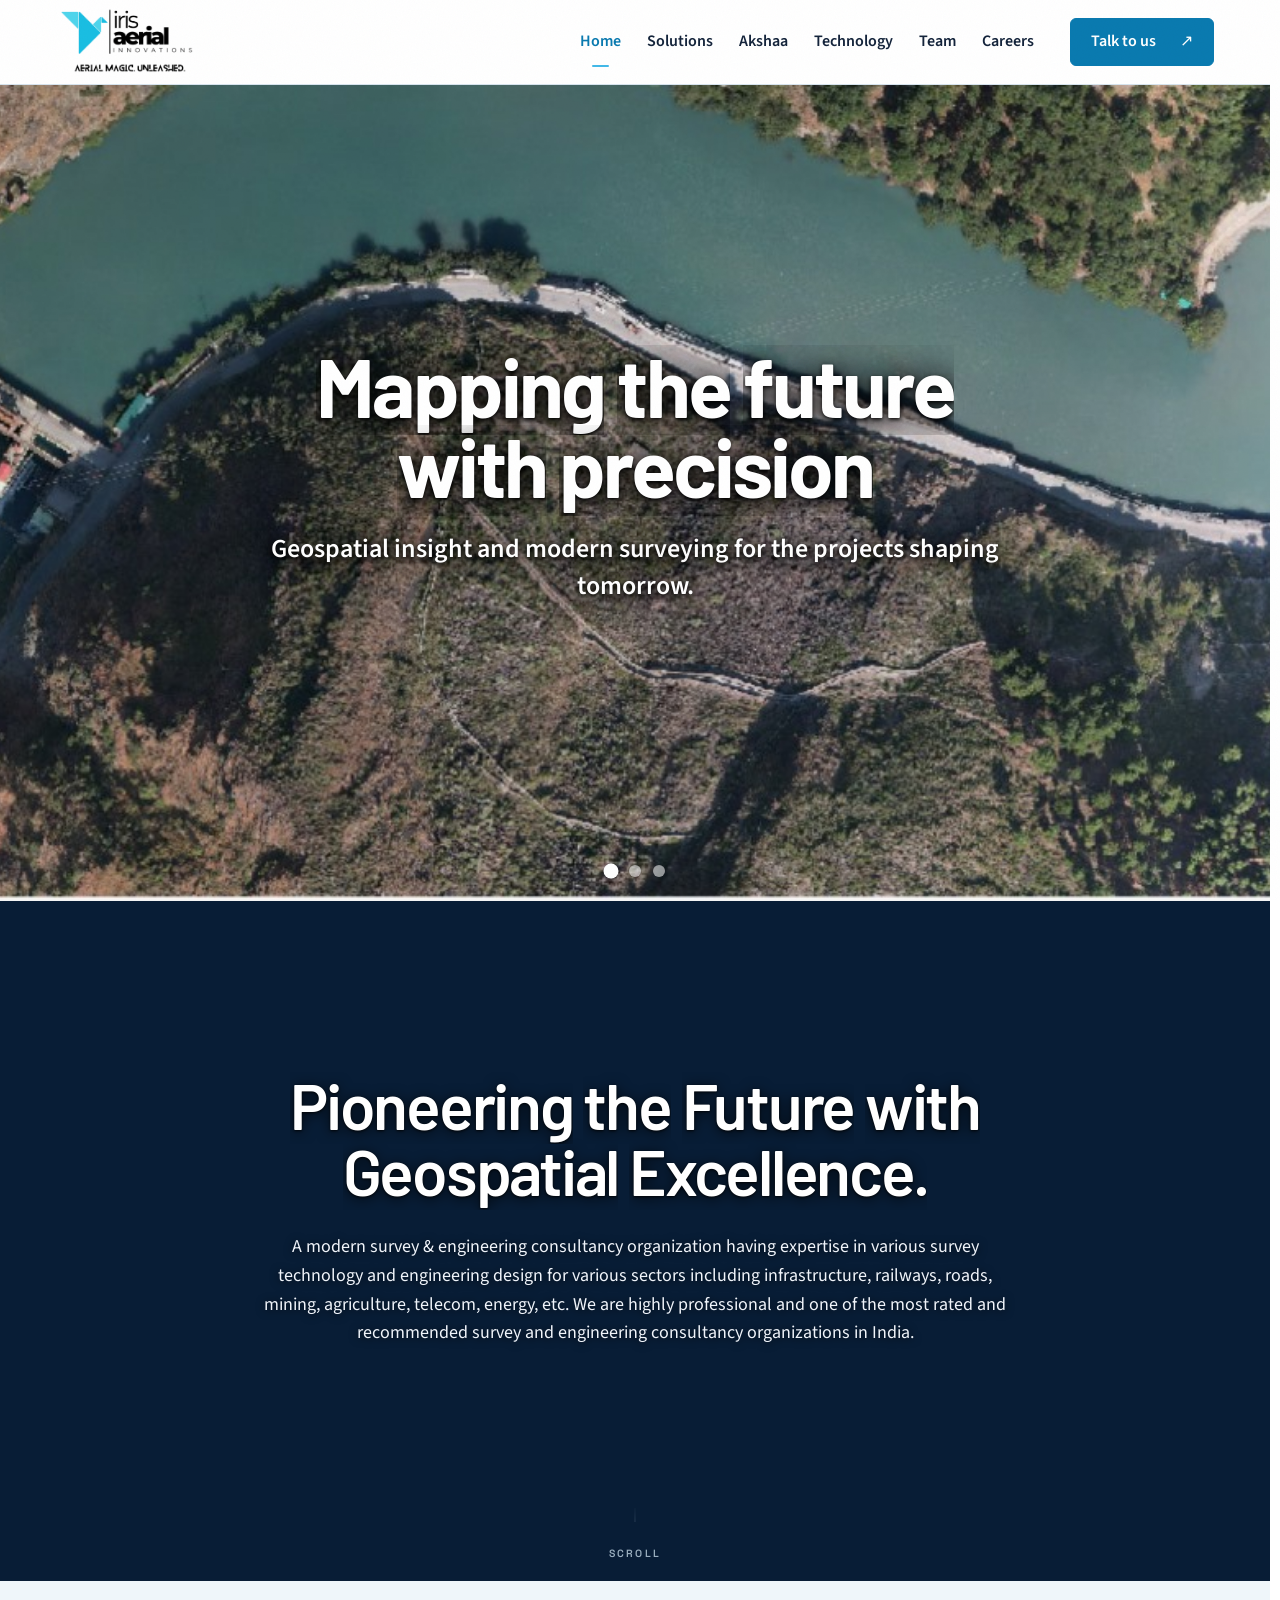
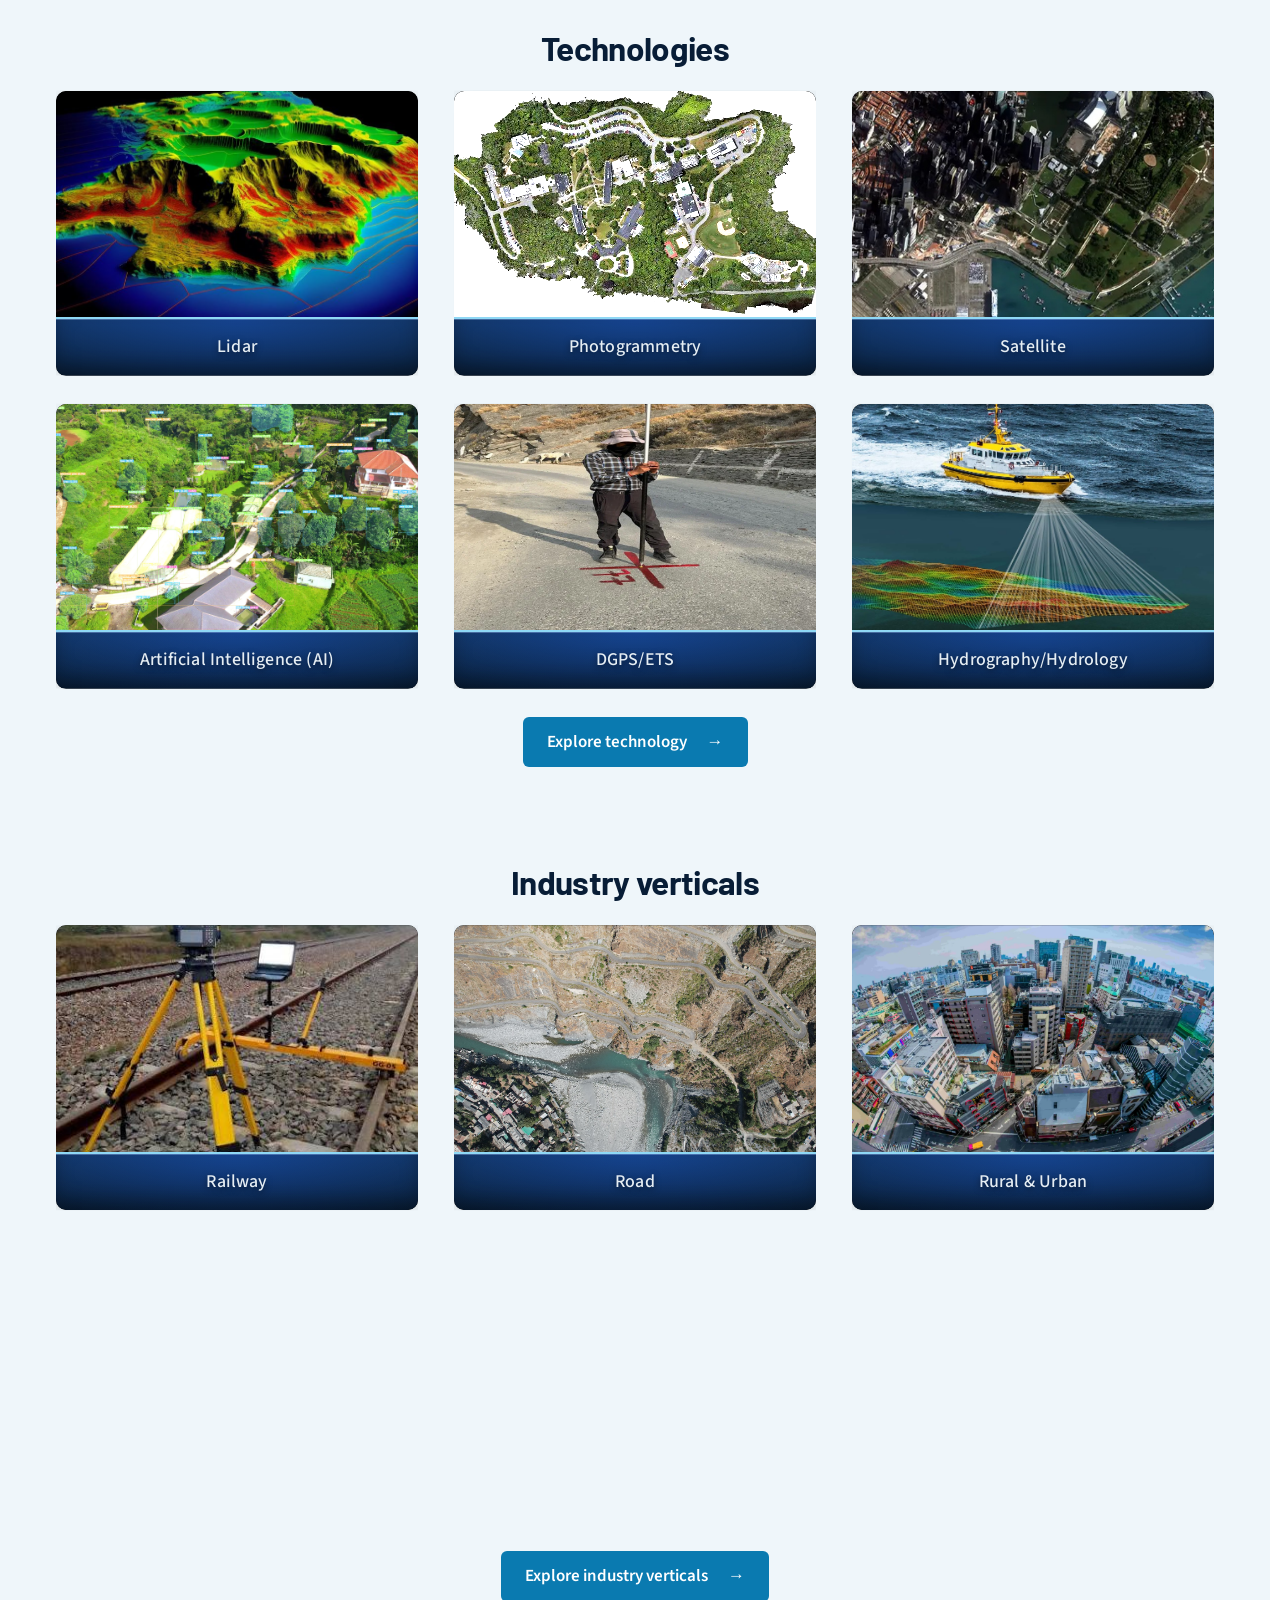
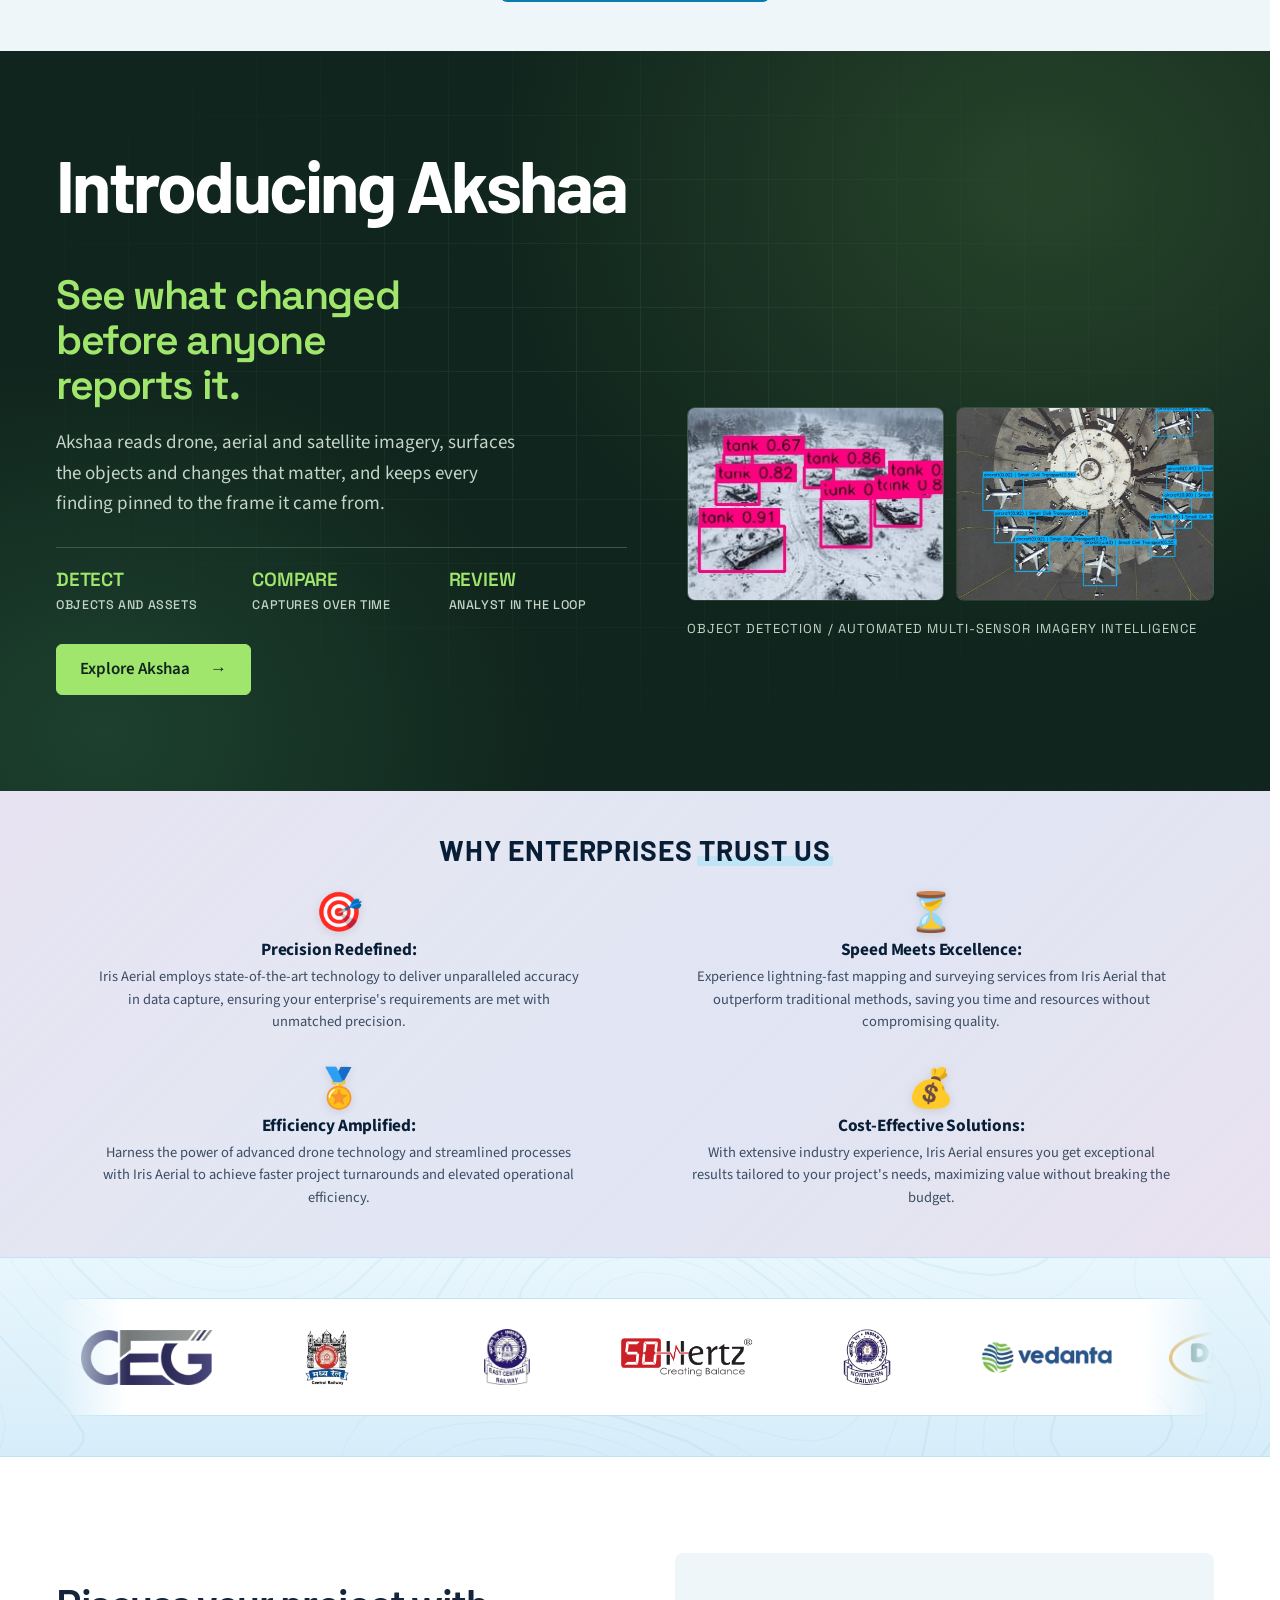
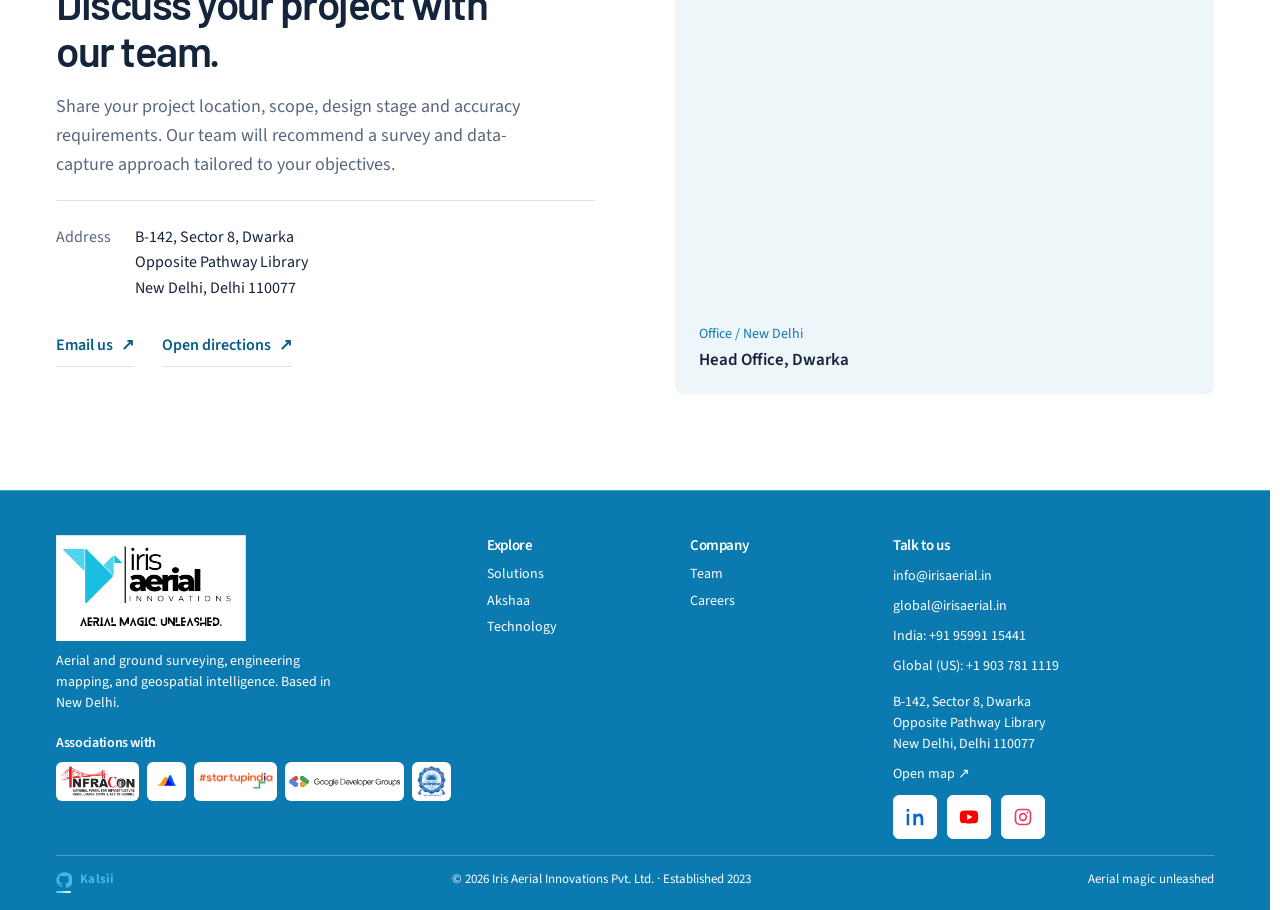
==== commit e41635f5: "final changes" ====
--- a/index.html
+++ b/index.html
@@ -17,11 +17,11 @@
   </title>
   <link as="font" crossorigin="" href="assets/fonts/barlow-600-latin.woff2" rel="preload" type="font/woff2" />
   <link as="font" crossorigin="" href="assets/fonts/source-sans-3-latin.woff2" rel="preload" type="font/woff2" />
-  <link href="styles.css?v=202610291700" rel="stylesheet" />
-  <link href="pages.css?v=202610291700" rel="stylesheet" />
-  <link href="motion.css?v=202610291700" rel="stylesheet" />
+  <link href="styles.css?v=202611031546" rel="stylesheet" />
+  <link href="pages.css?v=202611031620" rel="stylesheet" />
+  <link href="motion.css?v=202611031610" rel="stylesheet" />
   <link href="character.css?v=202610291700" rel="stylesheet" />
-  <link href="team.css?v=2" rel="stylesheet" />
+  <link href="team.css?v=4" rel="stylesheet" />
   <link href="assets/brand-symbol.png" rel="icon" type="image/png" />
 </head>
 
@@ -621,7 +621,7 @@
                 </button>
               </div>
               <div class="service-copy">
-                <h2>Water &amp; agriculture</h2>
+                <h2>Water &amp; irrigation</h2>
                 <p>
                   Hydrographic and aerial observations are brought together
                   for reservoirs, channels, dams, watersheds, irrigation, and
@@ -646,10 +646,10 @@
           </div>
           <div class="case-visual-grid">
             <article class="case-visual chamba">
-              <button aria-label="Enlarge NH 154A mountain highway corridor" class="image-open"
+              <button aria-label="Enlarge Dhansiri to Naojan rail corridor" class="image-open"
                 onclick="irisPreviewImage(this)" type="button">
-                <img alt="NH 154A mountain highway corridor" height="301" loading="lazy"
-                  src="assets/extra_images/photo_grammatry.jpeg" width="691" />
+                <img alt="Dhansiri to Naojan rail corridor" height="478" loading="lazy"
+                  src="assets/extra_images/one_design.jpeg" width="1045" />
               </button>
               <div>
                 <span> Chamba · NH 154A </span>
@@ -677,10 +677,10 @@
               </div>
             </article>
             <article class="case-visual rail-case">
-              <button aria-label="Enlarge Dhansiri to Naojan rail corridor" class="image-open"
+              <button aria-label="Enlarge NH 154A mountain highway corridor" class="image-open"
                 onclick="irisPreviewImage(this)" type="button">
-                <img alt="Dhansiri to Naojan rail corridor" height="478" loading="lazy"
-                  src="assets/extra_images/one_design.jpeg" width="1045" />
+                <img alt="NH 154A mountain highway corridor" height="301" loading="lazy"
+                  src="assets/extra_images/photo_grammatry.jpeg" width="691" />
               </button>
               <div>
                 <span> Nagaland Drone Survey </span>
@@ -1639,7 +1639,7 @@
     </div>
   </footer>
   <div aria-live="polite" class="toast" id="toast" role="status"></div>
-  <script defer="" src="site.js?v=202610291700"></script>
+  <script defer="" src="site.js?v=202611031523"></script>
   <script defer="" src="motion.js?v=202610291700"></script>
   <script defer="" src="character.js?v=202610291700"></script>
   <dialog aria-labelledby="image-viewer-caption" class="image-viewer" id="image-viewer">
--- a/styles.css
+++ b/styles.css
@@ -1293,12 +1293,13 @@
 }
 .association-list {
   display: flex;
-  flex-wrap: wrap;
+  flex-wrap: nowrap;
   align-items: center;
   gap: 8px;
   list-style: none;
   padding: 0;
   margin: 0;
+  max-width: 100%;
 }
 .association-link {
   display: grid;
@@ -1324,3 +1325,10 @@
 .association-link-wide { width: 119px; }
 .association-link:hover { outline: 2px solid var(--accent); outline-offset: 2px; }
 .association-link:active { opacity: .8; }
+@media (max-width: 520px) {
+  .association-list { gap: 4px; }
+  .association-link { width: 28px; height: 34px; padding: 3px; }
+  .association-link-wordmark { width: 58px; }
+  .association-link-wide { width: 80px; }
+  .footer-brand .association-link img { max-height: 26px; }
+}
--- a/pages.css
+++ b/pages.css
@@ -2793,6 +2793,12 @@
 }
 #solutions .solution-family .service-media img {
   border-radius: 14px;
+}
+#solutions #solution-water .service-media img {
+  transform: scale(1.38) !important;
+}
+#solutions #solution-water:hover .service-media img {
+  transform: scale(1.44) !important;
 }
 #solutions .solution-family .service-copy {
   padding: 48px 44px;
--- a/motion.css
+++ b/motion.css
@@ -3194,33 +3194,21 @@
 }
 
 /* ---------------------------------------------------------------------------
-   13. Home technologies — hover flips the card to a brown note
+   13. Home technology and industry cards — clean, readable flip copy
    --------------------------------------------------------------------------- */
 .home-technologies .home-tech-card {
-  overflow: visible;
-  background: none;
-  box-shadow: none;
-  perspective: 1100px;
+  overflow: hidden;
+  border-radius: 10px;
 }
 .home-technologies .tech-flip {
   position: relative;
   border-radius: 10px;
-  transform-style: preserve-3d;
-  transition: transform 0.8s cubic-bezier(0.22, 1, 0.36, 1);
-}
-.home-technologies .home-tech-card:hover .tech-flip,
-.home-technologies .home-tech-card:focus-visible .tech-flip,
-.home-technologies .home-tech-card:focus-within .tech-flip {
-  transform: rotateY(180deg);
 }
 .home-technologies .tech-front {
   overflow: hidden;
   border-radius: 10px;
-  background: #111;
-  box-shadow: 0 3px 15px rgba(0, 0, 0, 0.12);
-  backface-visibility: hidden;
-  -webkit-backface-visibility: hidden;
-}
+}
+/* Description fades in over the photo on a translucent dark layer. */
 .home-technologies .tech-back {
   position: absolute;
   inset: 0;
@@ -3231,30 +3219,39 @@
   gap: 10px;
   padding: 18px 22px;
   border-radius: 10px;
-  background:
-    radial-gradient(120% 90% at 20% 0%, rgba(255, 214, 170, 0.22), transparent 60%),
-    linear-gradient(160deg, #8a5a3c 0%, #5e3820 100%);
-  box-shadow: 0 12px 30px rgba(60, 32, 14, 0.35);
-  color: #fbeedd;
+  background: rgba(8, 24, 42, 0.72);
+  backdrop-filter: blur(3px);
+  -webkit-backdrop-filter: blur(3px);
+  color: #fff;
   text-align: center;
-  transform: rotateY(180deg);
-  backface-visibility: hidden;
-  -webkit-backface-visibility: hidden;
+  opacity: 0;
+  transition: opacity 0.3s ease;
+  pointer-events: none;
+}
+.home-technologies .home-tech-card:hover .tech-back,
+.home-technologies .home-tech-card:focus-visible .tech-back,
+.home-technologies .home-tech-card:focus-within .tech-back {
+  opacity: 1;
 }
 .home-technologies .tech-back h3 {
   margin: 0;
-  color: #ffd9a8;
-  font-size: clamp(16px, 1.4vw, 20px);
+  color: #fff;
+  font-size: clamp(17px, 1.4vw, 21px);
+  font-weight: 700;
   letter-spacing: 0.02em;
+  text-shadow: 0 1px 4px rgba(0, 0, 0, 0.5);
 }
 .home-technologies .tech-back p {
-  max-width: 30ch;
+  max-width: 32ch;
   margin: 0;
-  font-size: clamp(13px, 1.05vw, 15px);
-  line-height: 1.45;
+  color: #fff;
+  font-size: clamp(14px, 1.05vw, 16px);
+  font-weight: 600;
+  line-height: 1.5;
+  text-shadow: 0 1px 4px rgba(0, 0, 0, 0.5);
 }
 @media (prefers-reduced-motion: reduce) {
-  .home-technologies .tech-flip {
+  .home-technologies .tech-back {
     transition-duration: 0.01s;
   }
 }
@@ -3355,21 +3352,3 @@
 .image-viewer.team-photo-viewer[open]::backdrop {
   animation: none;
 }
-
-/* Solutions cards flip to a deep-teal note (technologies keep brown). */
-.home-solutions-verticals .tech-back {
-  background:
-    radial-gradient(120% 90% at 20% 0%, rgba(120, 220, 230, 0.24), transparent 60%),
-    linear-gradient(160deg, #0f6b7a 0%, #0a3d58 100%);
-  box-shadow: 0 12px 30px rgba(6, 40, 60, 0.38);
-}
-.home-solutions-verticals .home-tech-card .tech-back h3 {
-  color: #a6f0f7;
-}
-.home-solutions-verticals .home-tech-card .tech-back p {
-  color: #e8fafc !important;
-}
-.home-technologies:not(.home-solutions-verticals) .home-tech-card .tech-back p {
-  color: #fff4e6 !important;
-  opacity: 1;
-}
--- a/team.css
+++ b/team.css
@@ -51,7 +51,7 @@
 #team .people-grid .person-portrait img { width: 100%; height: 100%; object-fit: cover; object-position: center 22%; mix-blend-mode: normal; }
 #team .people-grid .person-row:nth-child(-n+2) .person-portrait .image-open { height: 390px; }
 #team .people-grid .person-row:nth-child(-n+2) .person-portrait img { height: 100%; }
-#team .people-grid .person-row:nth-child(2) .person-portrait img { object-fit: contain; object-position: center; padding: 12px; transform: none; }
+#team .people-grid .person-row:nth-child(2) .person-portrait img { object-fit: contain; object-position: center; padding: 12px; transform: scale(1.5) !important; }
 #team .person-row:hover .person-portrait, #team .person-row:focus-within .person-portrait { transform: translateY(-5px) rotate(-1deg); }
 #team .person-copy { padding: 19px 10px 0; text-align: center; overflow-wrap: anywhere; }
 #team .person-copy h3 { font: 600 25px/1.15 Barlow,sans-serif; color: var(--crew-ink); margin: 0 0 7px; text-wrap: balance; }
